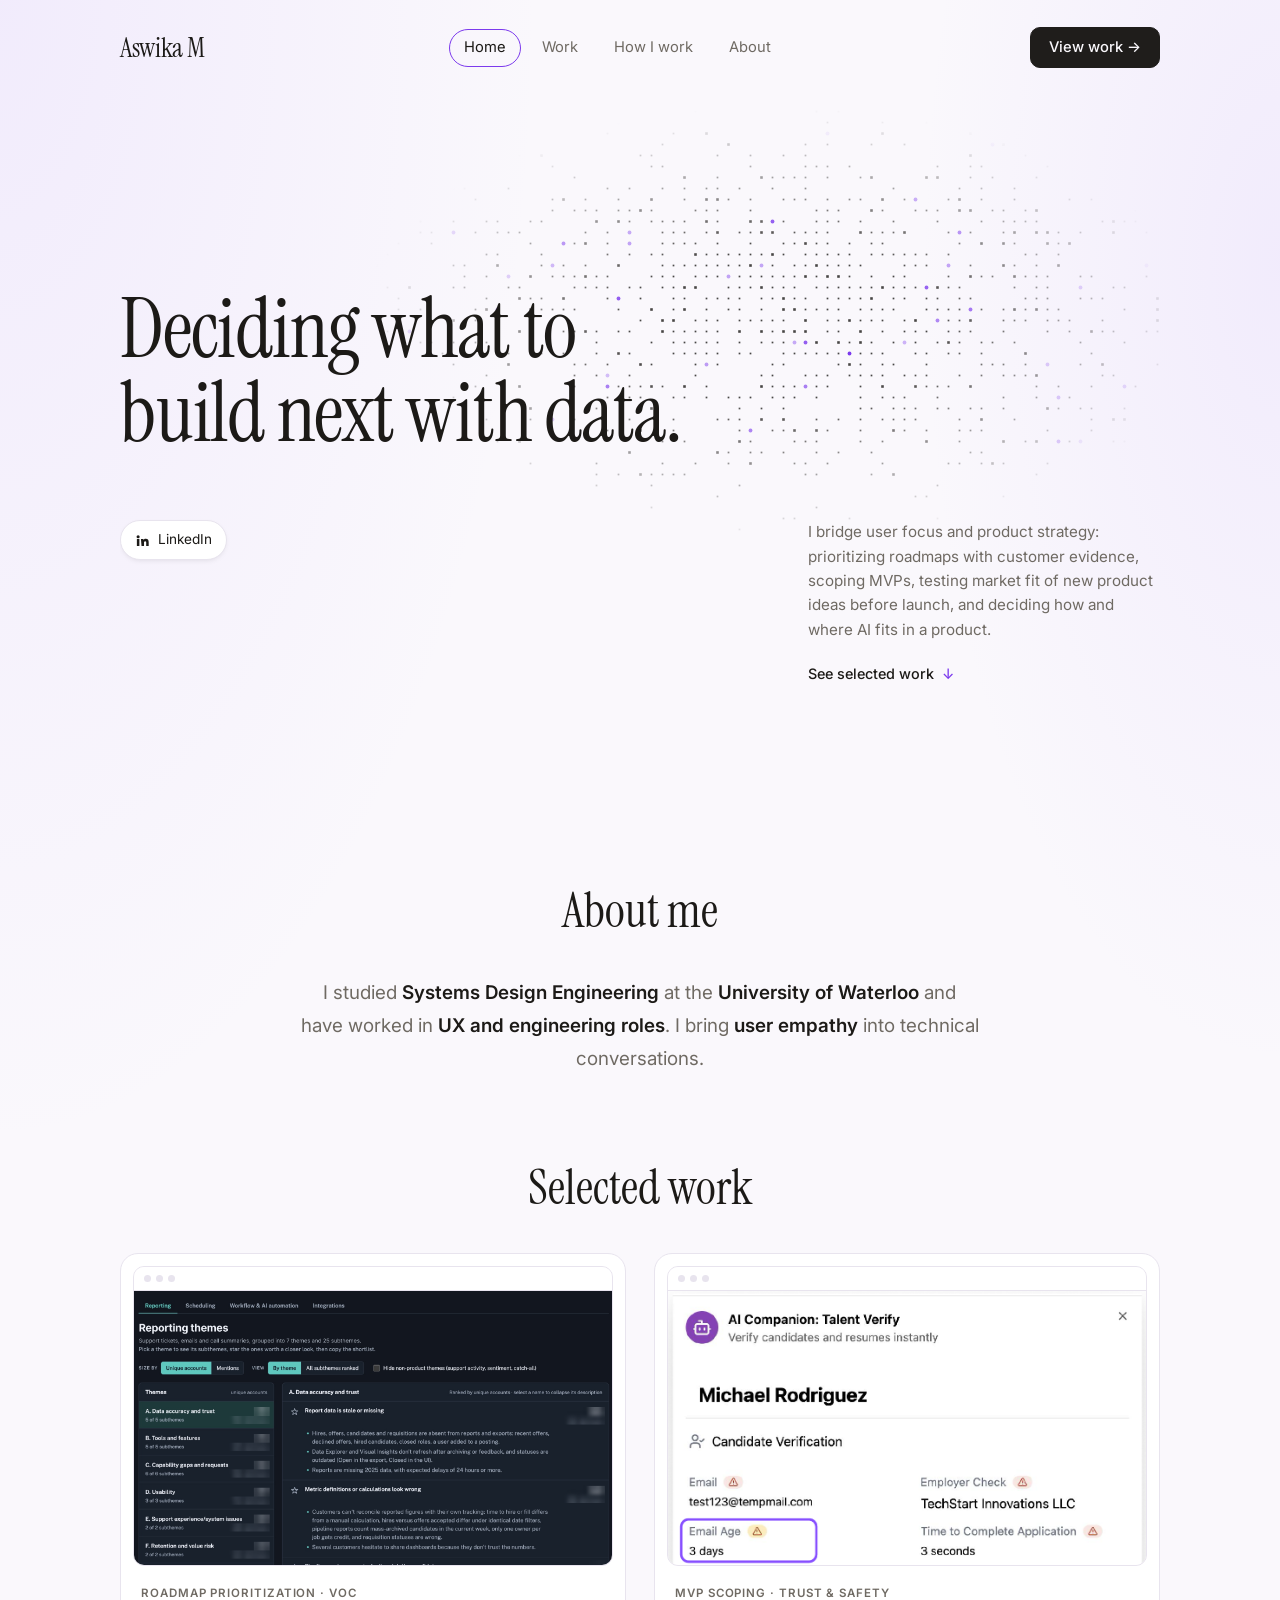
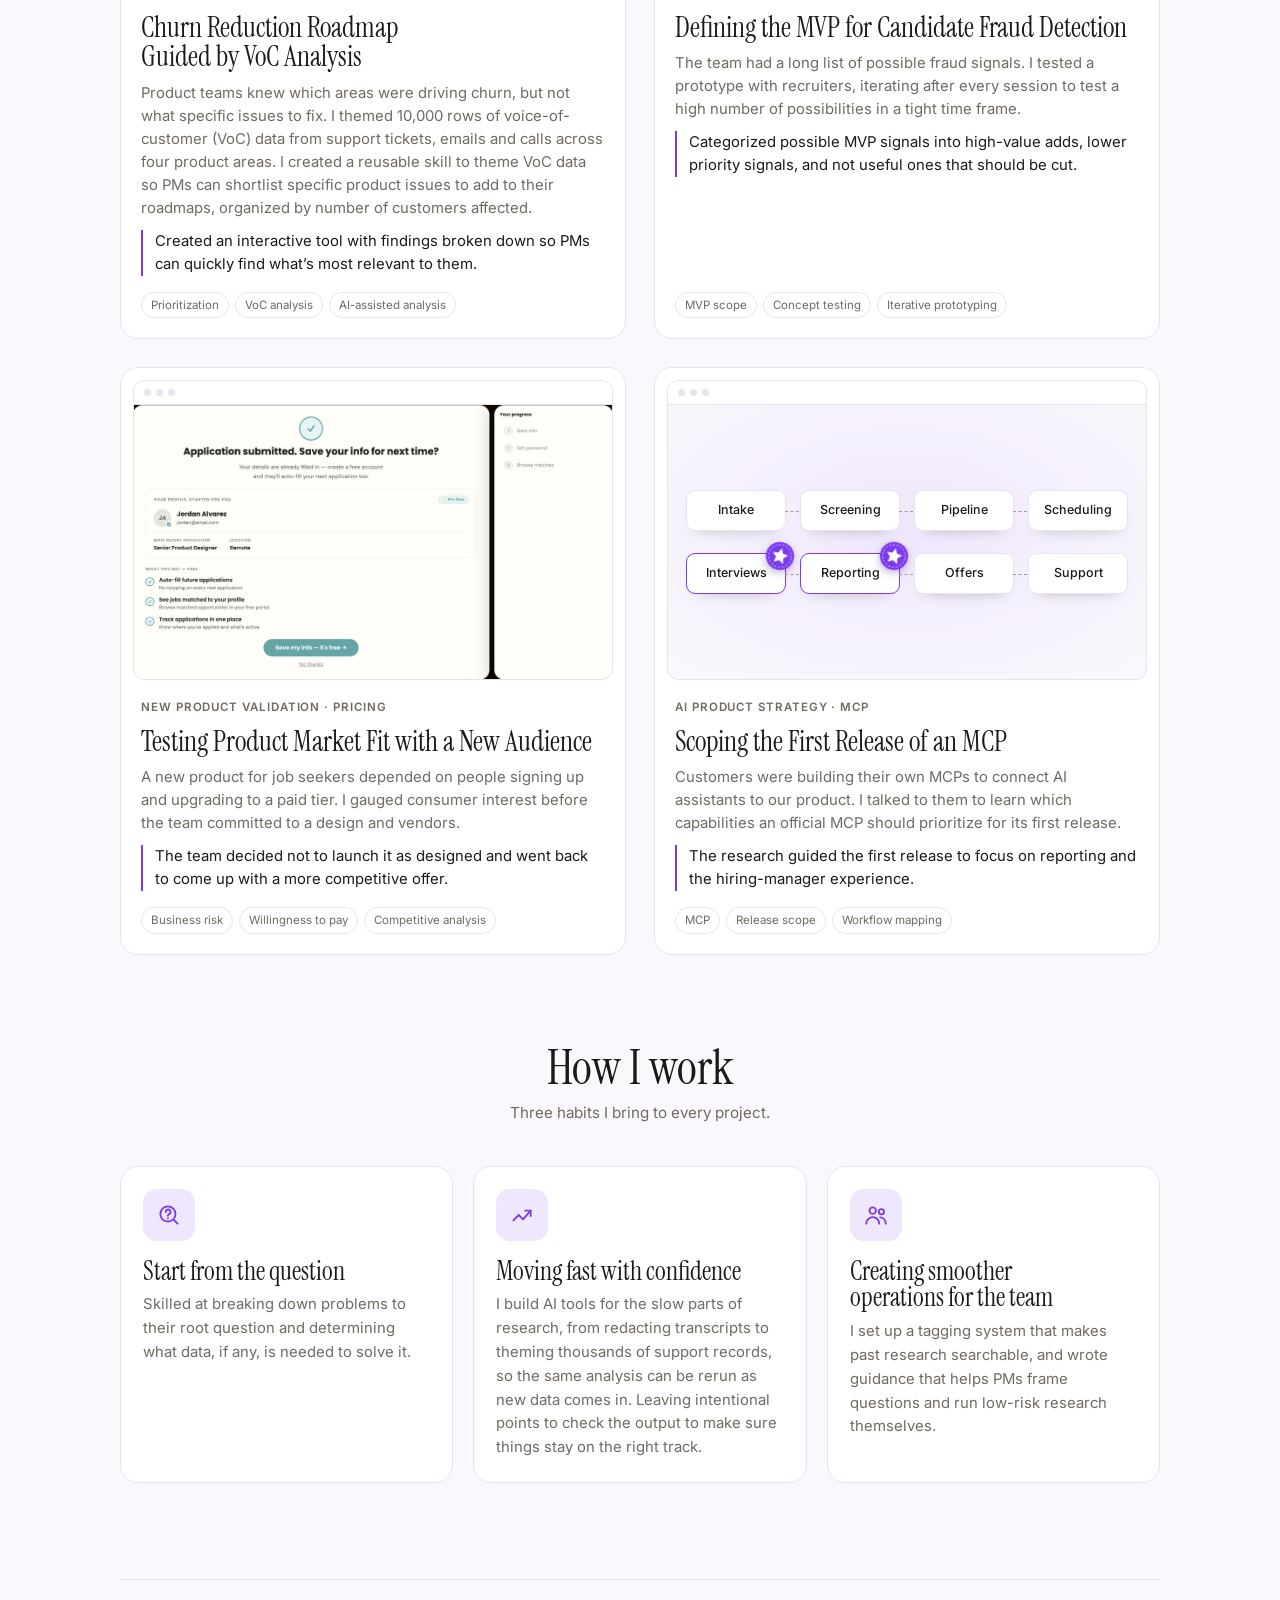
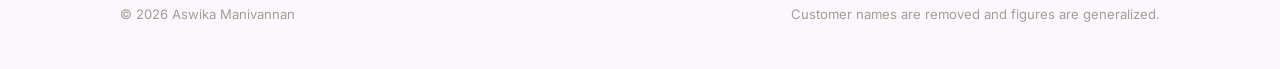
==== index.html @ 141e7bf5 "Portfolio site: home and four case studies Co-Authored-By: Claude Opus 5.5 <noreply@anthropic.com> C" ====
<!doctype html>
<html lang="en"><head>
<meta charset="utf-8"><meta name="viewport" content="width=device-width,initial-scale=1,viewport-fit=cover">
<title>Aswika Manivannan · Product &amp; Research</title>
<meta name="description" content="Product thinker with a user research background. Case studies in roadmap prioritization, MVP scoping, new product validation and AI product strategy.">
<link rel="preconnect" href="https://fonts.googleapis.com"><link rel="preconnect" href="https://fonts.gstatic.com" crossorigin>
<link rel="stylesheet" href="https://fonts.googleapis.com/css2?family=Instrument+Serif:ital@0;1&family=Inter:wght@400;500;600&display=swap">
<style>
:root{
  --bg:#FAF8FC; --surface:#FFFFFF; --ink:#1C1A17; --muted:#6F6A63; --faint:#A39D95; --line:#E8E4EE;
  --accent:#7C3AED; --accent-ink:#FFFFFF; --accent-soft:#EFE7FD; --glow:rgba(196,170,255,.16); --dark:#1F1D1B;
  --display:"Instrument Serif",Georgia,"Times New Roman",serif;
  --body:Inter,"Helvetica Neue",Arial,sans-serif;
  --wide:1040px; --read:640px;
}
@media (prefers-color-scheme:dark){:root:not([data-theme="light"]){
  --bg:#13121A; --surface:#1C1A24; --ink:#F3EEE7; --muted:#ABA399; --faint:#7C756C; --line:#2D2A38;
  --accent:#B794FF; --accent-ink:#1A0F33; --accent-soft:#2A2140; --glow:rgba(150,110,255,.14); --dark:#F3EEE7; color-scheme:dark}}
:root[data-theme="dark"]{
  --bg:#13121A; --surface:#1C1A24; --ink:#F3EEE7; --muted:#ABA399; --faint:#7C756C; --line:#2D2A38;
  --accent:#B794FF; --accent-ink:#1A0F33; --accent-soft:#2A2140; --glow:rgba(150,110,255,.14); --dark:#F3EEE7; color-scheme:dark}

*{box-sizing:border-box}
html{-webkit-text-size-adjust:100%;scroll-behavior:smooth}
body{margin:0;background:var(--bg);color:var(--ink);font-family:var(--body);font-size:16px;line-height:1.6;overflow-x:hidden;
  background-image:radial-gradient(60% 50% at 0% 0%,var(--glow),transparent 70%),radial-gradient(40% 35% at 100% 8%,var(--glow),transparent 70%);
  background-repeat:no-repeat;padding:0 max(16px,env(safe-area-inset-left,0px))}
img{max-width:100%;display:block}
a{color:inherit}
:focus-visible{outline:2px solid var(--accent);outline-offset:3px;border-radius:6px}
h1,h2,h3{font-family:var(--display);font-weight:400;line-height:1.05;margin:0;text-wrap:balance}
p{margin:0}
.wrap{max-width:var(--wide);margin:0 auto}

/* nav */
.nav{display:flex;align-items:center;justify-content:space-between;gap:16px;padding:26px 0}
.brand{font-family:var(--display);font-size:1.7rem;text-decoration:none;letter-spacing:-.01em}
.links{display:flex;gap:6px;font-size:.92rem}
.links a{text-decoration:none;padding:6px 14px;border-radius:999px;border:1px solid transparent;color:var(--muted)}
.links a:hover{color:var(--ink)}
.links a.on{border-color:var(--accent);color:var(--ink)}
.btn{display:inline-flex;align-items:center;gap:8px;font:500 .92rem/1 var(--body);text-decoration:none;padding:12px 18px;border-radius:10px;border:1px solid var(--line);background:var(--surface);color:var(--ink);white-space:nowrap}
.btn.dark{background:var(--dark);color:var(--bg);border-color:var(--dark)}
.btn:hover{transform:translateY(-1px)}
.btn{transition:transform .15s}

/* hero: big serif headline, dot-matrix field, two-column footer row */
.hero{position:relative;overflow-x:clip;padding:120px 0 40px;min-height:min(78vh,720px);display:flex;flex-direction:column;justify-content:center}
.dots{position:absolute;top:10px;right:-40px;width:min(840px,82vw);height:440px;pointer-events:none;z-index:0;
  -webkit-mask-image:radial-gradient(closest-side at 50% 50%,#000 35%,transparent 100%);mask-image:radial-gradient(closest-side at 50% 50%,#000 35%,transparent 100%)}
.hero > *:not(.dots){position:relative;z-index:1}
.hero h1{font-size:clamp(2.8rem,6.8vw,5.2rem);letter-spacing:-.015em;max-width:11.5em;line-height:1.02}
.hero-row{display:grid;grid-template-columns:minmax(0,1fr) minmax(0,22rem);gap:40px;align-items:start;margin-top:64px}
.pills{display:flex;gap:8px;flex-wrap:wrap}
.pill{display:inline-flex;align-items:center;gap:8px;font-size:.85rem;text-decoration:none;padding:8px 14px;border-radius:999px;border:1px solid var(--line);background:var(--surface);color:var(--ink);box-shadow:0 2px 6px -3px rgba(0,0,0,.15)}
.pill:hover{border-color:var(--accent)}
.pill svg{width:15px;height:15px;fill:currentColor}
.lede{color:var(--muted);font-size:.95rem;line-height:1.6;margin:0}
.discover{display:inline-flex;gap:8px;align-items:center;margin-top:20px;font-size:.9rem;font-weight:500;text-decoration:none;color:var(--ink)}
.discover span{color:var(--accent);transition:transform .2s}
.discover:hover span{transform:translateY(3px)}
@keyframes bob{50%{transform:translateY(-6px) rotate(3deg)}}
@keyframes write{50%{transform:rotate(-3deg)}}

/* section heads */
section{padding:88px 0 0}
.head{text-align:center;max-width:var(--read);margin:0 auto 40px}
.head h2{font-size:clamp(2.2rem,4.6vw,3rem)}
.head p{color:var(--muted);font-size:.95rem;margin-top:8px}

/* about */
.about p{text-align:center;max-width:36em;margin:0 auto;font-size:1.18rem;line-height:1.75;color:var(--muted)}
.about p strong{color:var(--ink);font-weight:600}

/* work */
.grid{display:grid;grid-template-columns:repeat(2,minmax(0,1fr));gap:28px}
.card{display:flex;flex-direction:column;text-decoration:none;color:var(--ink);background:var(--surface);border:1px solid var(--line);border-radius:18px;padding:12px;transition:transform .2s,box-shadow .2s;min-width:0}
.card:hover{transform:translateY(-3px) rotate(-.4deg);box-shadow:0 26px 40px -26px rgba(40,25,10,.4)}
.frame{border-radius:11px;background:var(--bg);border:1px solid var(--line);overflow:hidden;aspect-ratio:16/10}
.frame .bar{display:flex;gap:5px;padding:8px 10px;border-bottom:1px solid var(--line);background:var(--surface)}
.frame .bar i{width:7px;height:7px;border-radius:50%;background:var(--line)}
.frame img{width:100%;height:calc(100% - 24px);object-fit:cover;object-position:top}
.frame.mcp{display:flex;flex-direction:column}
.flowmap{flex:1;display:flex;flex-direction:column;justify-content:center;gap:22px;padding:14px 18px;background:radial-gradient(70% 70% at 50% 45%,var(--accent-soft),transparent)}
.flowmap .lane{display:grid;grid-template-columns:repeat(4,minmax(0,1fr));gap:14px}
.flowmap .st{position:relative;background:var(--surface);border:1px solid var(--line);border-radius:9px;padding:12px 4px;text-align:center;font:500 clamp(.62rem,1.6vw,.78rem)/1.2 var(--body);color:var(--ink);box-shadow:0 8px 16px -12px rgba(0,0,0,.35);white-space:nowrap}
.flowmap .st:not(:last-child)::after{content:"";position:absolute;left:100%;top:50%;width:14px;border-top:1.5px dashed var(--faint)}
.flowmap .st.fit{border-color:var(--accent)}
.stamp{position:absolute;top:-13px;right:-10px;width:30px;height:30px;transform:rotate(14deg);filter:drop-shadow(0 3px 4px rgba(60,20,140,.3))}
.stamp circle{fill:var(--accent)}
.stamp .ring{fill:none;stroke:var(--accent-ink);stroke-width:1;stroke-dasharray:2 2;opacity:.7}
.stamp path{fill:var(--accent-ink)}
.body{padding:18px 8px 8px;display:flex;flex-direction:column;gap:10px;flex:1}
.kicker{font-size:.72rem;text-transform:uppercase;letter-spacing:.08em;color:var(--muted);font-weight:600}
.card h3{font-size:1.75rem}
.card p{font-size:.93rem;color:var(--muted);line-height:1.55}
.card .out{color:var(--ink);border-left:2px solid var(--accent);padding-left:12px}
.tags{display:flex;flex-wrap:wrap;gap:6px;margin-top:auto;padding-top:6px}
.tags span{font-size:.72rem;padding:3px 9px;border-radius:999px;border:1px solid var(--line);color:var(--muted)}
.more{font-size:.85rem;font-weight:500;color:var(--accent)}

/* how */
.how{display:grid;grid-template-columns:repeat(3,minmax(0,1fr));gap:20px}
.how > div{background:var(--surface);border:1px solid var(--line);border-radius:18px;padding:22px;min-width:0}
.ic{width:52px;height:52px;border-radius:14px;background:var(--accent-soft);display:grid;place-items:center;margin-bottom:18px}
.ic svg{width:26px;height:26px;stroke:var(--accent);fill:none;stroke-width:1.7;stroke-linecap:round;stroke-linejoin:round}
.how h3{font-size:1.6rem;margin-bottom:8px}
.how p{font-size:.93rem;color:var(--muted)}

footer{margin-top:96px;border-top:1px solid var(--line);padding:24px 0 44px;font-size:.82rem;color:var(--faint);display:flex;justify-content:space-between;gap:16px;flex-wrap:wrap}

@media (max-width:880px){
  .hero{padding-top:72px;min-height:0}
  .hero-row{grid-template-columns:1fr;gap:28px;margin-top:40px}
  .hero-row .pills{order:2}
  .dots{right:-16px;top:0;width:calc(100% + 32px);height:230px}
  .how{grid-template-columns:1fr}
}
@media (max-width:680px){
  .grid{grid-template-columns:1fr}
  .links{display:none}
  .nav .btn{padding:10px 14px}
  section{padding-top:68px}
}
@media (prefers-reduced-motion:reduce){*{animation:none!important;transition:none!important;scroll-behavior:auto!important}}
</style>
</head><body>
<div class="wrap">
<nav class="nav" aria-label="Main">
  <a class="brand" href="#top">Aswika M</a>
  <div class="links"><a class="on" href="#top">Home</a><a href="#work">Work</a><a href="#how">How I work</a><a href="#about">About</a></div>
  <a class="btn dark" href="#work">View work →</a>
</nav>

<main id="top">
  <section class="hero">
    <canvas class="dots" aria-hidden="true"></canvas>
    <h1>Deciding what to build next with data.</h1>
    <div class="hero-row">
      <div class="pills"><a class="pill" href="https://www.linkedin.com/in/aswika/" target="_blank" rel="noopener"><svg viewBox="0 0 24 24" aria-hidden="true"><path d="M4.98 3.5a2.5 2.5 0 1 1 0 5 2.5 2.5 0 0 1 0-5zM3 9.75h4v11H3zM9.5 9.75h3.8v1.5h.06c.53-1 1.83-2.06 3.77-2.06 4.03 0 4.77 2.65 4.77 6.1v5.46h-4v-4.84c0-1.15-.02-2.64-1.6-2.64-1.62 0-1.86 1.26-1.86 2.56v4.92h-4z"/></svg>LinkedIn</a></div>
      <div>
        <p class="lede">I bridge user focus and product strategy: prioritizing roadmaps with customer evidence, scoping MVPs, testing market fit of new product ideas before launch, and deciding how and where AI fits in a product.</p>
        <a class="discover" href="#work">See selected work <span aria-hidden="true">↓</span></a>
      </div>
    </div>
  </section>

  <section id="about" class="about">
    <div class="head"><h2>About me</h2></div>
    <p>I studied <strong>Systems Design Engineering</strong> at the <strong>University of Waterloo</strong> and have worked in <strong>UX and engineering roles</strong>. I bring <strong>user empathy</strong> into technical conversations.</p>
  </section>

  <section id="work">
    <div class="head"><h2>Selected work</h2></div>
    <div class="grid">
      <a class="card" href="churn.html">
        <div class="frame"><div class="bar"><i></i><i></i><i></i></div><img src="assets/churn-tool.png" alt="Interactive shortlist tool showing product issues sized by customer accounts affected" loading="lazy"></div>
        <div class="body">
          <span class="kicker">Roadmap prioritization · VoC</span>
          <h3>Churn Reduction Roadmap Guided by VoC Analysis</h3>
          <p>Product teams knew which areas were driving churn, but not what specific issues to fix. I themed 10,000 rows of voice-of-customer (VoC) data from support tickets, emails and calls across four product areas. I created a reusable skill to theme VoC data so PMs can shortlist specific product issues to add to their roadmaps, organized by number of customers affected.</p>
          <p class="out">Created an interactive tool with findings broken down so PMs can quickly find what&#8217;s most relevant to them.</p>
          <div class="tags"><span>Prioritization</span><span>VoC analysis</span><span>AI-assisted analysis</span></div>
        </div>
      </a>
      <a class="card" href="candidate-fraud.html">
        <div class="frame"><div class="bar"><i></i><i></i><i></i></div><img src="assets/fraud/prototype-final.png" alt="Final candidate fraud detection prototype" loading="lazy"></div>
        <div class="body">
          <span class="kicker">MVP scoping · Trust &amp; safety</span>
          <h3>Defining the MVP for Candidate Fraud Detection</h3>
          <p>The team had a long list of possible fraud signals. I tested a prototype with recruiters, iterating after every session to test a high number of possibilities in a tight time frame.</p>
          <p class="out">Categorized possible MVP signals into high-value adds, lower priority signals, and not useful ones that should be cut.</p>
          <div class="tags"><span>MVP scope</span><span>Concept testing</span><span>Iterative prototyping</span></div>
        </div>
      </a>
      <a class="card" href="talent-network.html">
        <div class="frame"><div class="bar"><i></i><i></i><i></i></div><img src="assets/talent-network/step-1.jpg" alt="First step of the job seeker sign-up flow that was tested" loading="lazy"></div>
        <div class="body">
          <span class="kicker">New product validation · Pricing</span>
          <h3>Testing Product Market Fit with a New Audience</h3>
          <p>A new product for job seekers depended on people signing up and upgrading to a paid tier. I gauged consumer interest before the team committed to a design and vendors.</p>
          <p class="out">The team decided not to launch it as designed and went back to come up with a more competitive offer.</p>
          <div class="tags"><span>Business risk</span><span>Willingness to pay</span><span>Competitive analysis</span></div>
        </div>
      </a>
      <a class="card" href="MCP/">
        <div class="frame mcp"><div class="bar"><i></i><i></i><i></i></div>
          <div class="flowmap" role="img" aria-label="Hiring workflow stages from intake to offers, with interviews and reporting starred as the best fit for the MCP."><div class="lane"><span class="st">Intake</span><span class="st">Screening</span><span class="st">Pipeline</span><span class="st">Scheduling</span></div><div class="lane"><span class="st fit">Interviews<svg class="stamp" viewBox="0 0 32 32" aria-hidden="true"><circle cx="16" cy="16" r="15"/><circle class="ring" cx="16" cy="16" r="12"/><path d="M16 7.5l2.5 5.4 5.9.7-4.4 4 1.2 5.8L16 20.5l-5.2 2.9 1.2-5.8-4.4-4 5.9-.7z"/></svg></span><span class="st fit">Reporting<svg class="stamp" viewBox="0 0 32 32" aria-hidden="true"><circle cx="16" cy="16" r="15"/><circle class="ring" cx="16" cy="16" r="12"/><path d="M16 7.5l2.5 5.4 5.9.7-4.4 4 1.2 5.8L16 20.5l-5.2 2.9 1.2-5.8-4.4-4 5.9-.7z"/></svg></span><span class="st">Offers</span><span class="st">Support</span></div></div>
        </div>
        <div class="body">
          <span class="kicker">AI product strategy · MCP</span>
          <h3>Scoping the First Release of an MCP</h3>
          <p>Customers were building their own MCPs to connect AI assistants to our product. I talked to them to learn which capabilities an official MCP should prioritize for its first release.</p>
          <p class="out">The research guided the first release to focus on reporting and the hiring-manager experience.</p>
          <div class="tags"><span>MCP</span><span>Release scope</span><span>Workflow mapping</span></div>
        </div>
      </a>
    </div>
  </section>

  <section id="how">
    <div class="head"><h2>How I work</h2><p>Three habits I bring to every project.</p></div>
    <div class="how">
      <div><div class="ic"><svg viewBox="0 0 24 24"><circle cx="11" cy="11" r="7"/><path d="M20 20l-3.5-3.5M9 9.2a2.2 2.2 0 1 1 3 2c-.6.3-1 .8-1 1.4M11 15h.01"/></svg></div>
        <h3>Start from the question</h3><p>Skilled at breaking down problems to their root question and determining what data, if any, is needed to solve it.</p></div>
      <div><div class="ic"><svg viewBox="0 0 24 24"><path d="M4 17l5-5 4 4 7-8"/><path d="M15 8h5v5"/></svg></div>
        <h3>Moving fast with confidence</h3><p>I build AI tools for the slow parts of research, from redacting transcripts to theming thousands of support records, so the same analysis can be rerun as new data comes in. Leaving intentional points to check the output to make sure things stay on the right track.</p></div>
      <div><div class="ic"><svg viewBox="0 0 24 24"><circle cx="9" cy="8" r="3"/><path d="M3 20c0-3.3 2.7-6 6-6s6 2.7 6 6"/><circle cx="17" cy="9" r="2.4"/><path d="M16 14.2c2.8.2 5 2.6 5 5.8"/></svg></div>
        <h3>Creating smoother operations for the team</h3><p>I set up a tagging system that makes past research searchable, and wrote guidance that helps PMs frame questions and run low-risk research themselves.</p></div>
    </div>
  </section>
</main>

<footer><span>© 2026 Aswika Manivannan</span><span>Customer names are removed and figures are generalized.</span></footer>
</div>
<script>
/* dot-matrix field: a grid of dots that thins out toward the edges, with a few purple dots that slowly twinkle */
(function(){
  var c=document.querySelector('.dots'); if(!c||!c.getContext) return;
  var ctx=c.getContext('2d'), gap=11, cells=[], seed=11, still=matchMedia('(prefers-reduced-motion: reduce)').matches;
  function rnd(){ seed=(seed*16807)%2147483647; return seed/2147483647; }
  function css(n){ return getComputedStyle(document.documentElement).getPropertyValue(n).trim(); }
  function build(){
    var r=window.devicePixelRatio||1, w=c.clientWidth, h=c.clientHeight;
    c.width=w*r; c.height=h*r; ctx.setTransform(r,0,0,r,0,0); cells=[]; seed=11;
    for(var y=gap/2;y<h;y+=gap) for(var x=gap/2;x<w;x+=gap){
      var dx=(x/w-.55)*1.6, dy=(y/h-.45)*2, d=Math.sqrt(dx*dx+dy*dy), keep=1-d*0.95;
      if(rnd()<keep*0.85) cells.push({x:x,y:y,s:rnd()<.15?2.6:1.7, hot:rnd()<.035, ph:rnd()*6.28});
    }
  }
  function draw(t){
    var w=c.clientWidth,h=c.clientHeight, ink=css('--ink'), acc=css('--accent');
    ctx.clearRect(0,0,w,h);
    for(var i=0;i<cells.length;i++){ var p=cells[i];
      if(p.hot){ ctx.globalAlpha=still?.9:.35+.65*(.5+.5*Math.sin(t/900+p.ph)); ctx.fillStyle=acc; ctx.beginPath(); ctx.arc(p.x,p.y,1.9,0,6.29); ctx.fill(); }
      else { ctx.globalAlpha=.8; ctx.fillStyle=ink; ctx.fillRect(p.x-p.s/2,p.y-p.s/2,p.s,p.s); }
    }
    ctx.globalAlpha=1;
    if(!still) requestAnimationFrame(draw);
  }
  build(); draw(0);
  addEventListener('resize',function(){ build(); if(still) draw(0); });
  matchMedia('(prefers-color-scheme: dark)').addEventListener('change',function(){ if(still) draw(0); });
})();
</script>
</body></html>
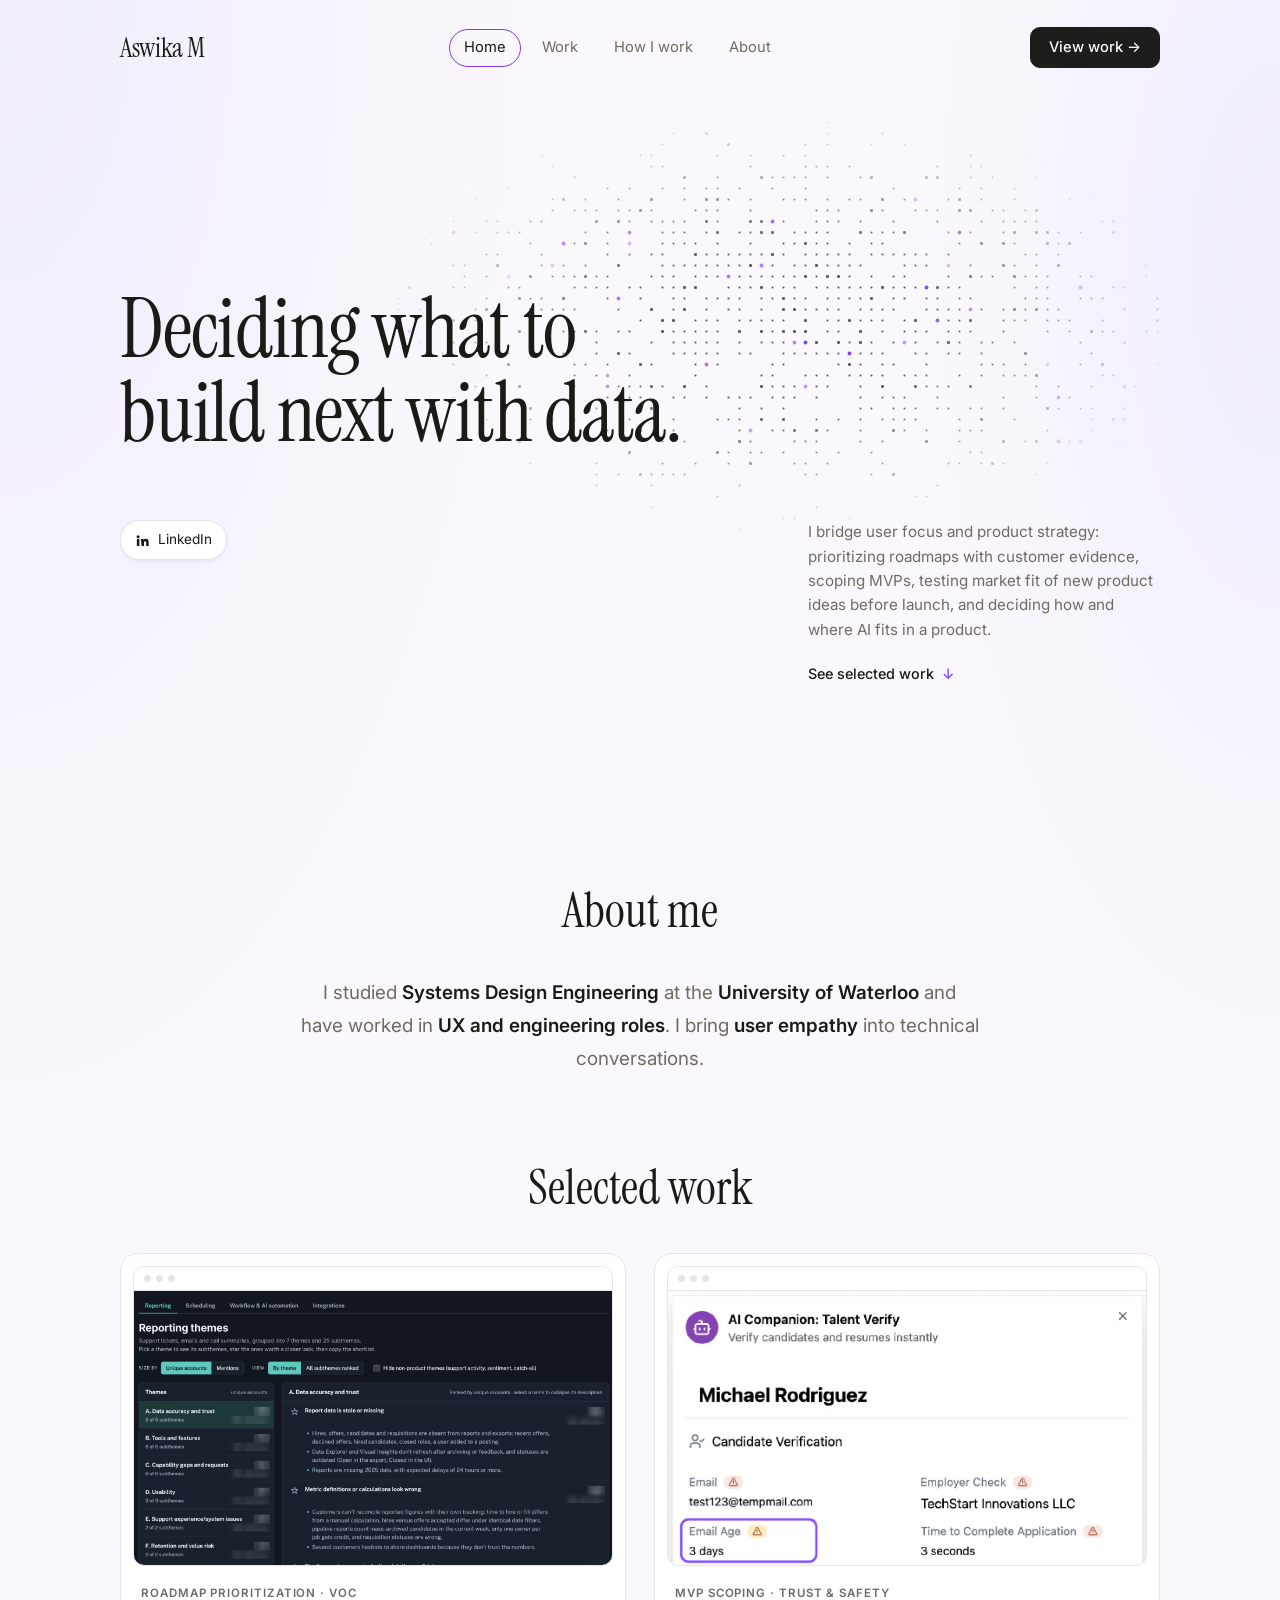
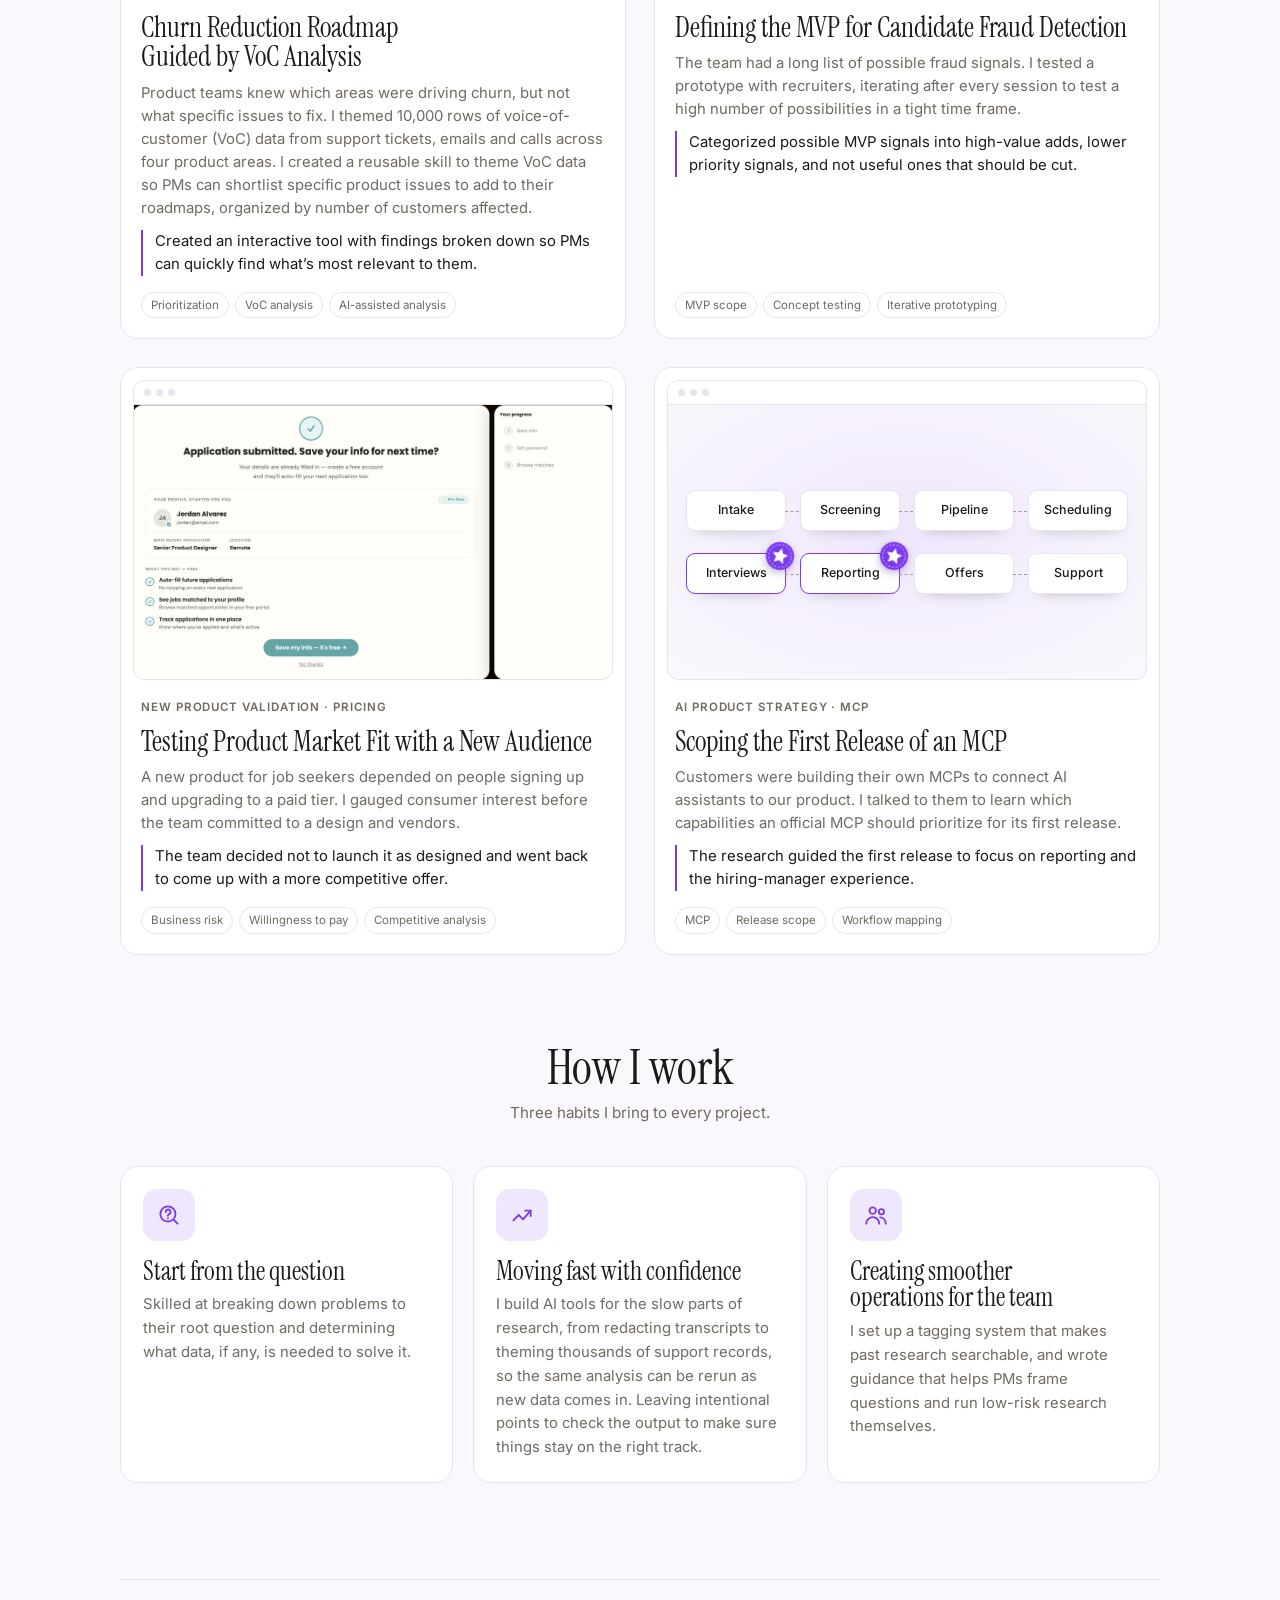
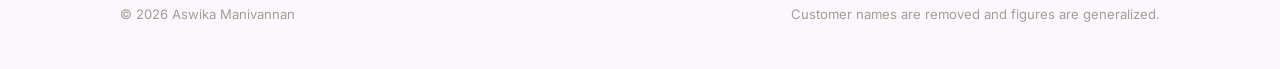
==== commit 07032220: "Light mode only Co-Authored-By: Claude Opus 5.5 <noreply@anthropic.com> Claude-Session: https://clau" ====
--- a/index.html
+++ b/index.html
@@ -11,14 +11,8 @@
   --accent:#7C3AED; --accent-ink:#FFFFFF; --accent-soft:#EFE7FD; --glow:rgba(196,170,255,.16); --dark:#1F1D1B;
   --display:"Instrument Serif",Georgia,"Times New Roman",serif;
   --body:Inter,"Helvetica Neue",Arial,sans-serif;
-  --wide:1040px; --read:640px;
+  --wide:1040px; --read:640px; color-scheme:light;
 }
-@media (prefers-color-scheme:dark){:root:not([data-theme="light"]){
-  --bg:#13121A; --surface:#1C1A24; --ink:#F3EEE7; --muted:#ABA399; --faint:#7C756C; --line:#2D2A38;
-  --accent:#B794FF; --accent-ink:#1A0F33; --accent-soft:#2A2140; --glow:rgba(150,110,255,.14); --dark:#F3EEE7; color-scheme:dark}}
-:root[data-theme="dark"]{
-  --bg:#13121A; --surface:#1C1A24; --ink:#F3EEE7; --muted:#ABA399; --faint:#7C756C; --line:#2D2A38;
-  --accent:#B794FF; --accent-ink:#1A0F33; --accent-soft:#2A2140; --glow:rgba(150,110,255,.14); --dark:#F3EEE7; color-scheme:dark}
 
 *{box-sizing:border-box}
 html{-webkit-text-size-adjust:100%;scroll-behavior:smooth}
@@ -240,7 +234,6 @@
   }
   build(); draw(0);
   addEventListener('resize',function(){ build(); if(still) draw(0); });
-  matchMedia('(prefers-color-scheme: dark)').addEventListener('change',function(){ if(still) draw(0); });
 })();
 </script>
 </body></html>
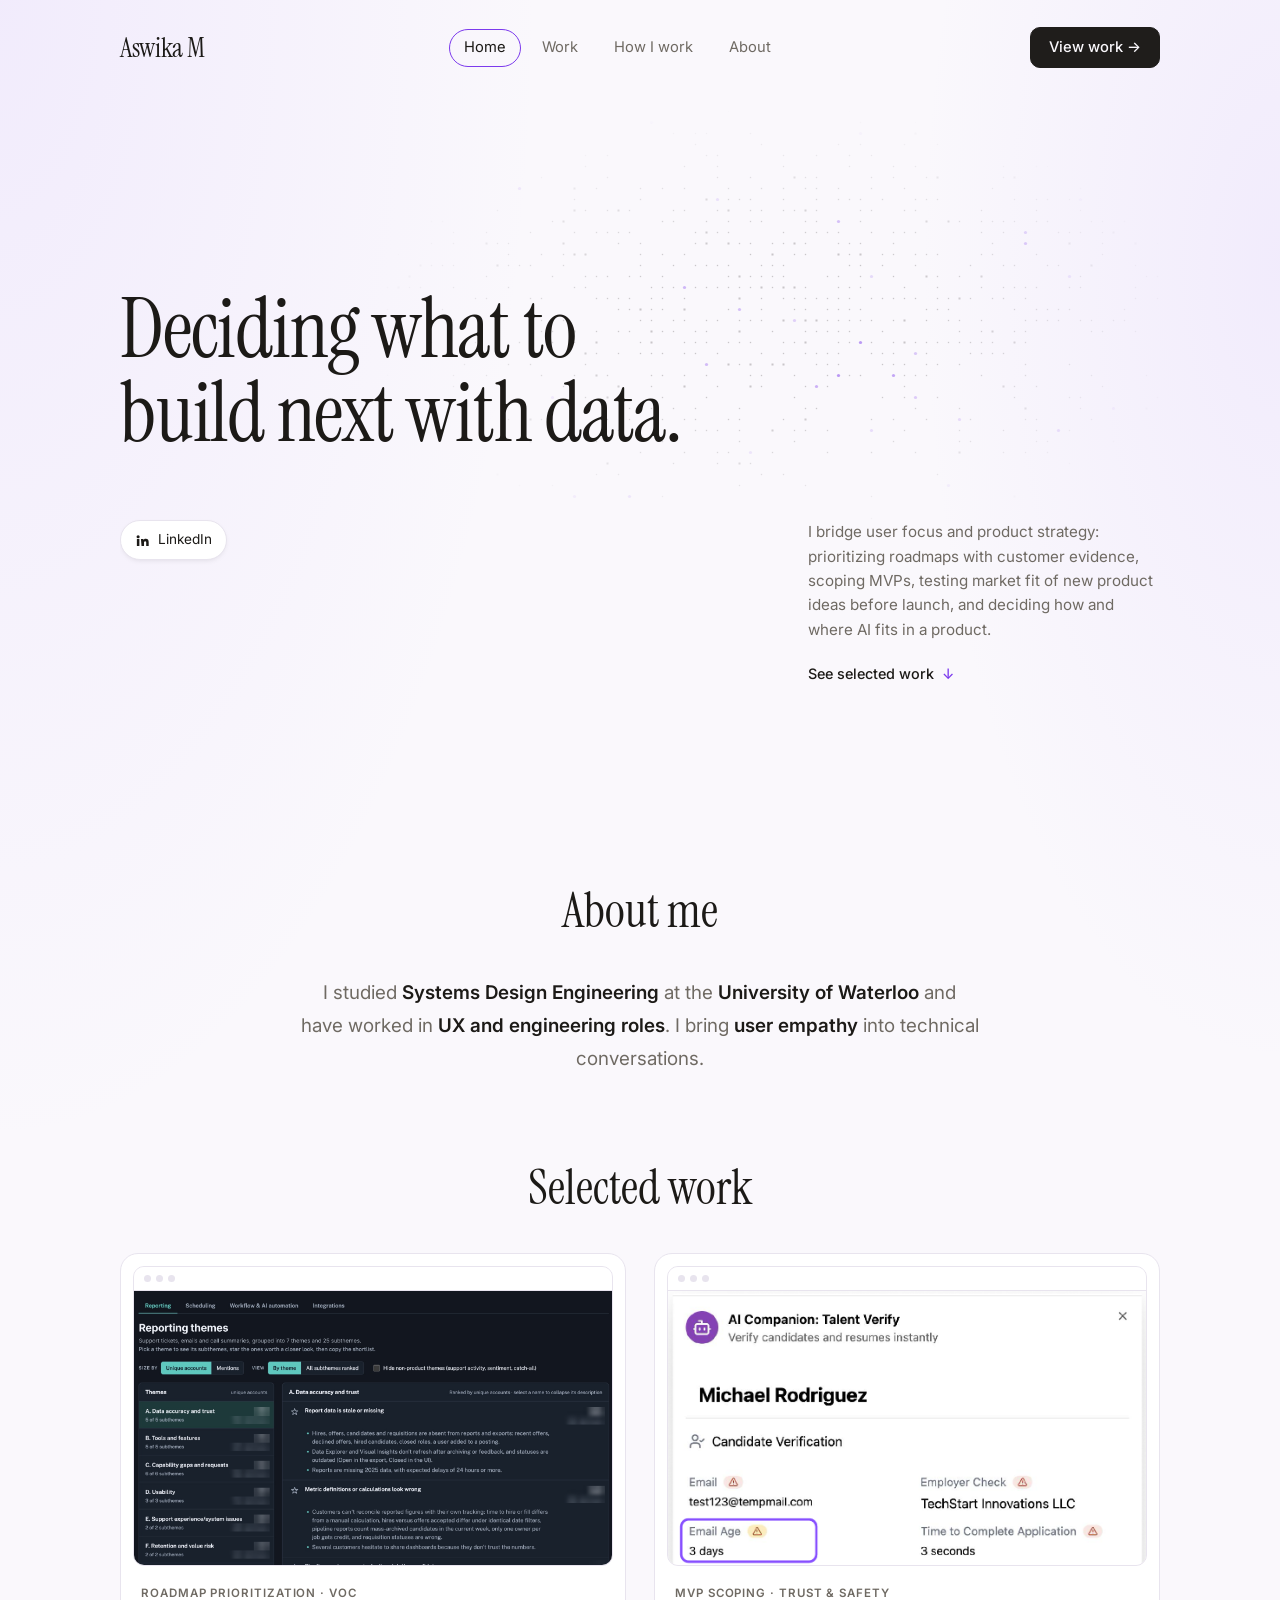
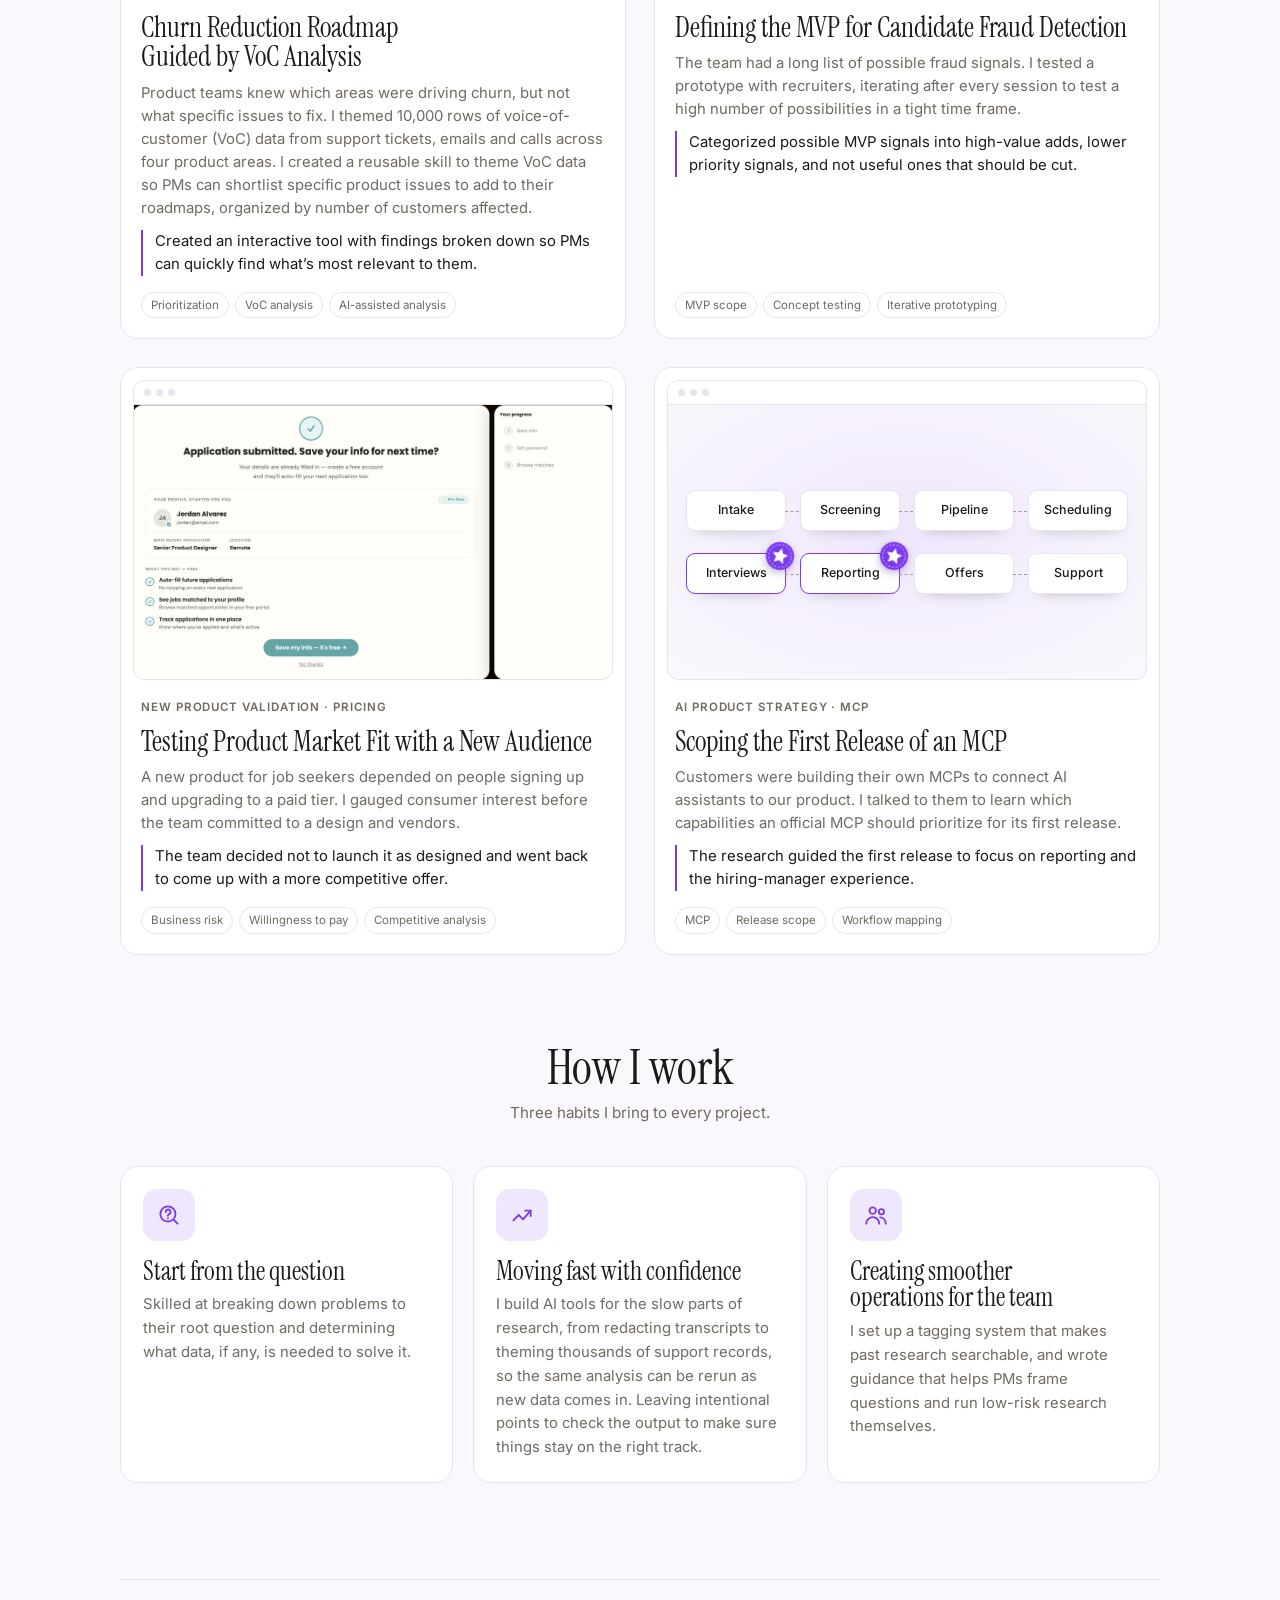
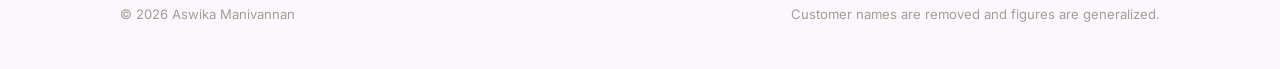
==== commit ff3d968b: "Lighter dot field Co-Authored-By: Claude Opus 5.5 <noreply@anthropic.com> Claude-Session: https://cl" ====
--- a/index.html
+++ b/index.html
@@ -219,15 +219,15 @@
     c.width=w*r; c.height=h*r; ctx.setTransform(r,0,0,r,0,0); cells=[]; seed=11;
     for(var y=gap/2;y<h;y+=gap) for(var x=gap/2;x<w;x+=gap){
       var dx=(x/w-.55)*1.6, dy=(y/h-.45)*2, d=Math.sqrt(dx*dx+dy*dy), keep=1-d*0.95;
-      if(rnd()<keep*0.85) cells.push({x:x,y:y,s:rnd()<.15?2.6:1.7, hot:rnd()<.035, ph:rnd()*6.28});
+      if(rnd()<keep*0.7) cells.push({x:x,y:y,s:rnd()<.12?2:1.3, hot:rnd()<.035, ph:rnd()*6.28});
     }
   }
   function draw(t){
     var w=c.clientWidth,h=c.clientHeight, ink=css('--ink'), acc=css('--accent');
     ctx.clearRect(0,0,w,h);
     for(var i=0;i<cells.length;i++){ var p=cells[i];
-      if(p.hot){ ctx.globalAlpha=still?.9:.35+.65*(.5+.5*Math.sin(t/900+p.ph)); ctx.fillStyle=acc; ctx.beginPath(); ctx.arc(p.x,p.y,1.9,0,6.29); ctx.fill(); }
-      else { ctx.globalAlpha=.8; ctx.fillStyle=ink; ctx.fillRect(p.x-p.s/2,p.y-p.s/2,p.s,p.s); }
+      if(p.hot){ ctx.globalAlpha=still?.45:.15+.35*(.5+.5*Math.sin(t/900+p.ph)); ctx.fillStyle=acc; ctx.beginPath(); ctx.arc(p.x,p.y,1.6,0,6.29); ctx.fill(); }
+      else { ctx.globalAlpha=.22; ctx.fillStyle=ink; ctx.fillRect(p.x-p.s/2,p.y-p.s/2,p.s,p.s); }
     }
     ctx.globalAlpha=1;
     if(!still) requestAnimationFrame(draw);
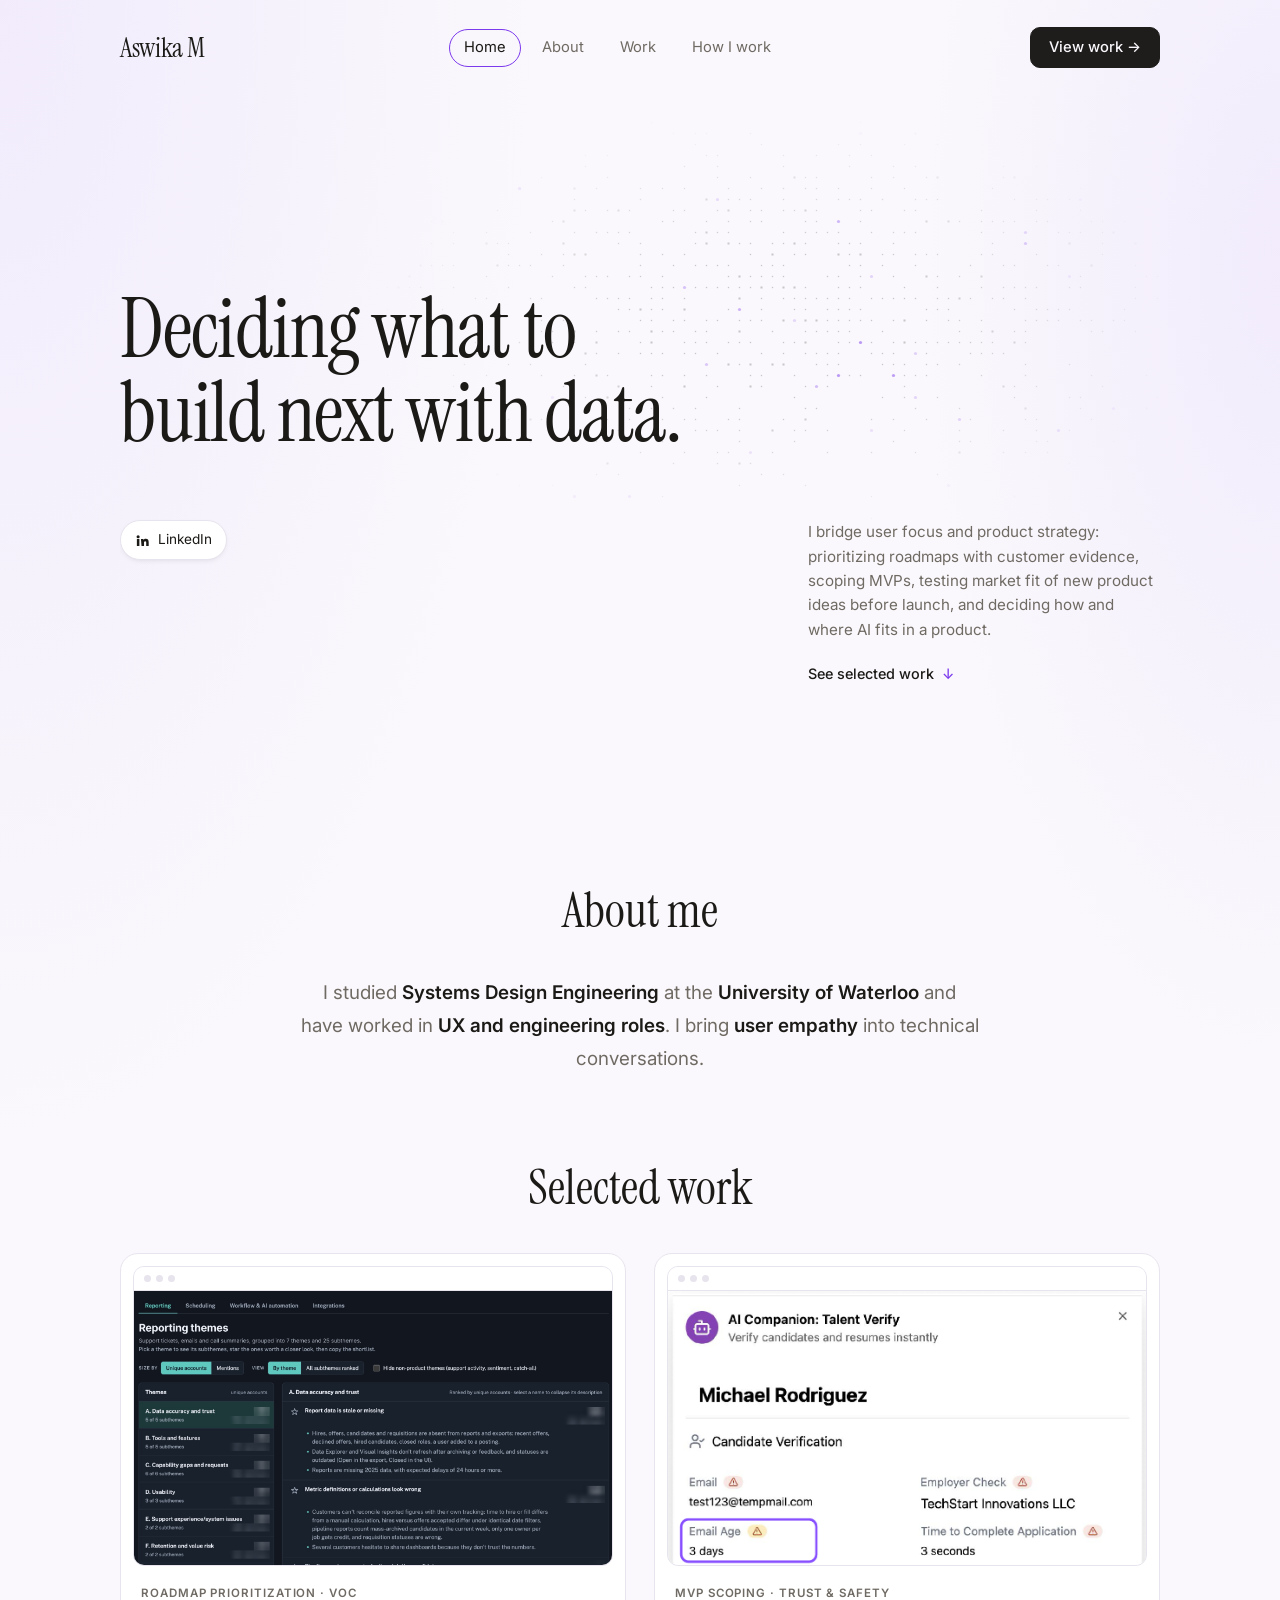
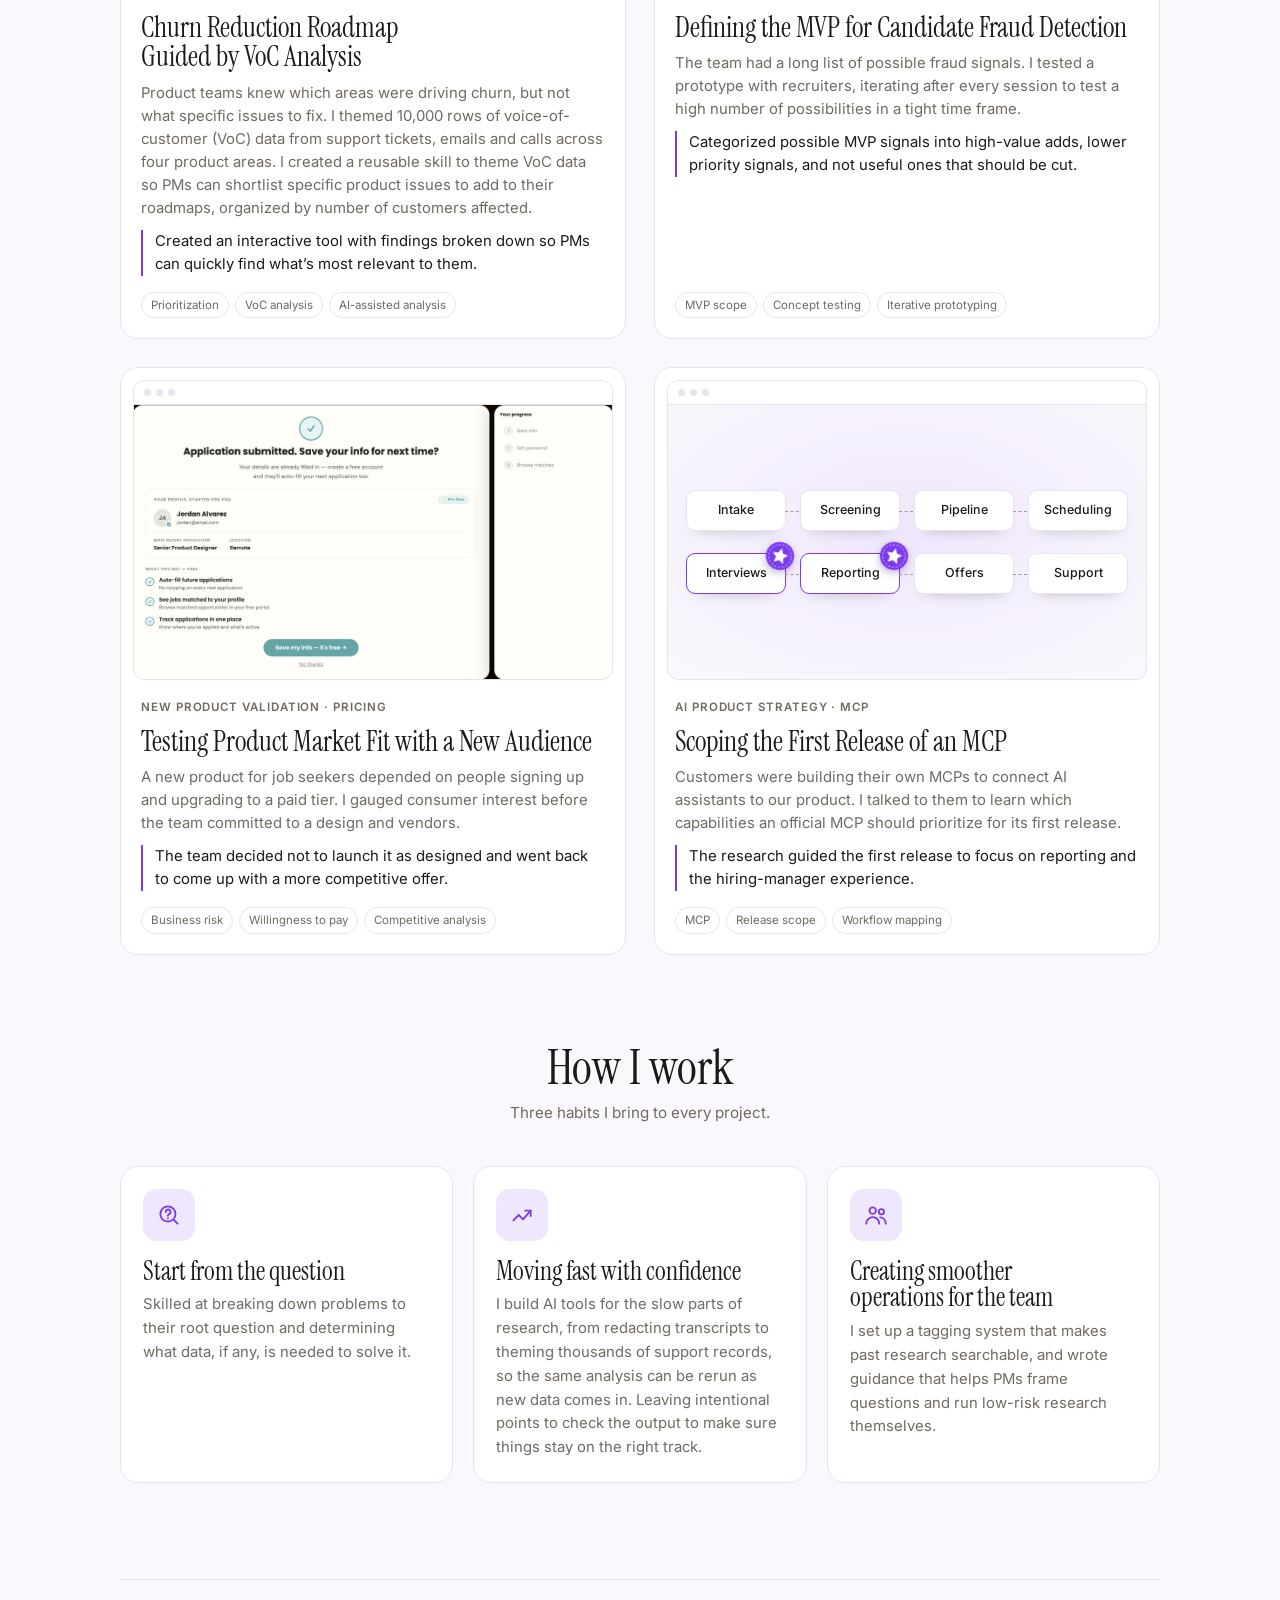
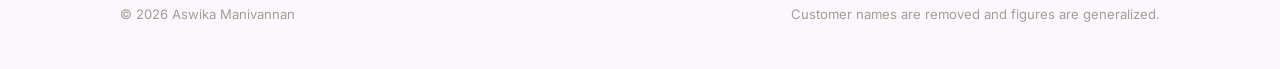
==== commit e43610c5: "Nav order matches home page (About, Work, How I work) Co-Authored-By: Claude Fable 5.2 <noreply@anth" ====
--- a/index.html
+++ b/index.html
@@ -122,7 +122,7 @@
 <div class="wrap">
 <nav class="nav" aria-label="Main">
   <a class="brand" href="#top">Aswika M</a>
-  <div class="links"><a class="on" href="#top">Home</a><a href="#work">Work</a><a href="#how">How I work</a><a href="#about">About</a></div>
+  <div class="links"><a class="on" href="#top">Home</a><a href="#about">About</a><a href="#work">Work</a><a href="#how">How I work</a></div>
   <a class="btn dark" href="#work">View work →</a>
 </nav>
 
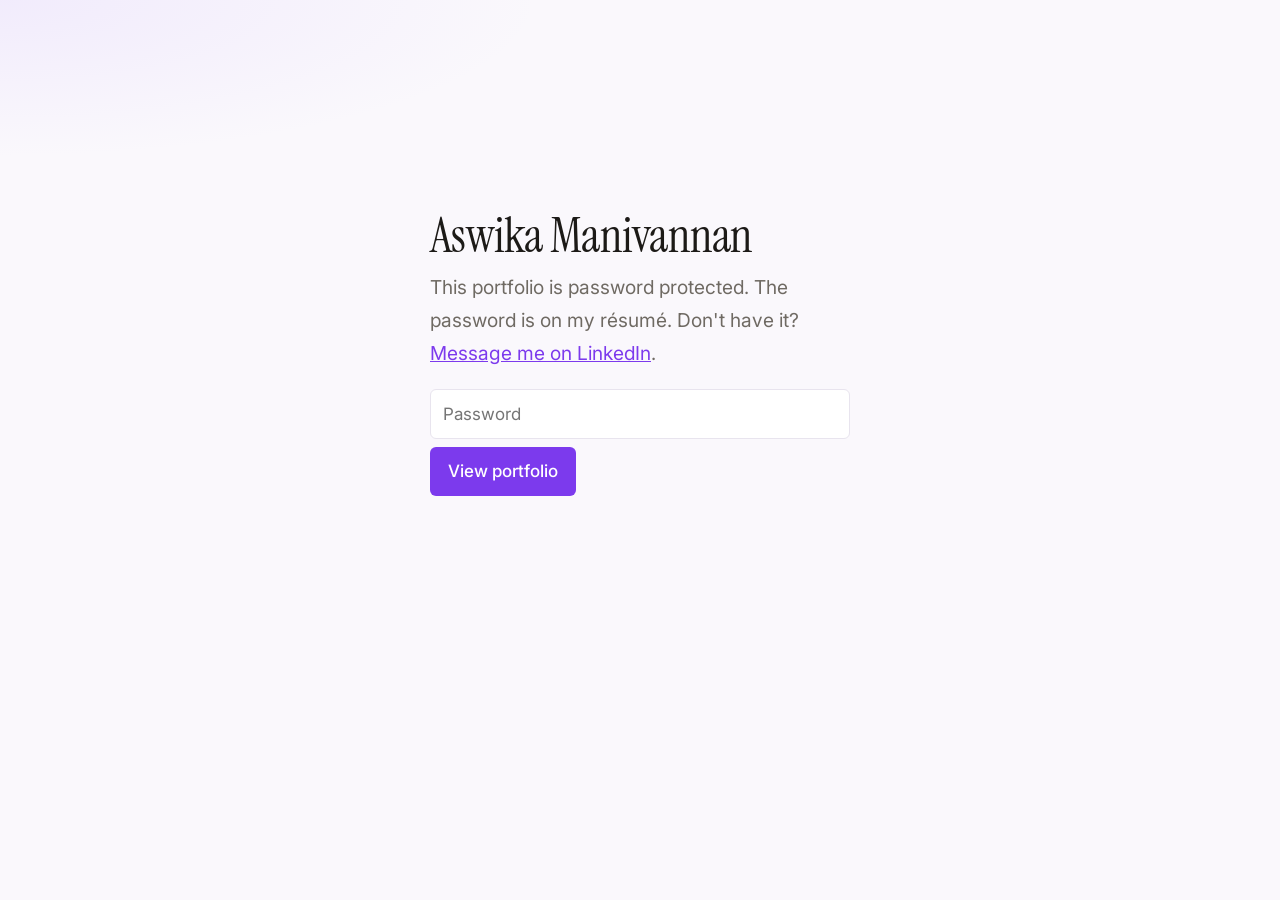
==== commit e45ea03f: "Password-protected portfolio Co-Authored-By: Claude Opus 5.5 <noreply@anthropic.com>" ====
--- a/index.html
+++ b/index.html
@@ -1,239 +1,63 @@
 <!doctype html>
-<html lang="en"><head>
-<meta charset="utf-8"><meta name="viewport" content="width=device-width,initial-scale=1,viewport-fit=cover">
-<title>Aswika Manivannan · Product &amp; Research</title>
-<meta name="description" content="Product thinker with a user research background. Case studies in roadmap prioritization, MVP scoping, new product validation and AI product strategy.">
+<html lang="en"><head><meta charset="utf-8">
+<meta name="viewport" content="width=device-width,initial-scale=1">
+<meta name="robots" content="noindex,nofollow">
+<title>Aswika Manivannan · Portfolio</title>
 <link rel="preconnect" href="https://fonts.googleapis.com"><link rel="preconnect" href="https://fonts.gstatic.com" crossorigin>
-<link rel="stylesheet" href="https://fonts.googleapis.com/css2?family=Instrument+Serif:ital@0;1&family=Inter:wght@400;500;600&display=swap">
+<link href="https://fonts.googleapis.com/css2?family=Instrument+Serif&family=Inter:wght@400;500;600&display=swap" rel="stylesheet">
+<link rel="stylesheet" href="styles.css">
 <style>
-:root{
-  --bg:#FAF8FC; --surface:#FFFFFF; --ink:#1C1A17; --muted:#6F6A63; --faint:#A39D95; --line:#E8E4EE;
-  --accent:#7C3AED; --accent-ink:#FFFFFF; --accent-soft:#EFE7FD; --glow:rgba(196,170,255,.16); --dark:#1F1D1B;
-  --display:"Instrument Serif",Georgia,"Times New Roman",serif;
-  --body:Inter,"Helvetica Neue",Arial,sans-serif;
-  --wide:1040px; --read:640px; color-scheme:light;
+.gate{max-width:420px;margin:18vh auto 0;text-align:left}
+.gate h1{font-size:clamp(2.2rem,6vw,3rem);margin-bottom:.6rem}
+.gate p{color:var(--muted)}
+.gate form{display:flex;gap:8px;margin-top:1.2rem;flex-wrap:wrap}
+.gate input{flex:1 1 200px;font:inherit;padding:10px 12px;border:1px solid var(--line);border-radius:6px;background:var(--surface);color:var(--ink)}
+.gate button{font:inherit;font-weight:500;padding:10px 18px;border:0;border-radius:6px;background:var(--accent);color:#fff;cursor:pointer}
+.gate .err{color:#B42318;min-height:1.5em;margin-top:.5rem;font-size:.95rem}
+.gate.hidden{visibility:hidden}
+</style></head><body>
+<main class="gate hidden" id="gate">
+<h1>Aswika Manivannan</h1>
+<p>This portfolio is password protected. The password is on my résumé. Don't have it? <a href="https://www.linkedin.com/in/aswika/">Message me on LinkedIn</a>.</p>
+<form id="f"><label for="pw" class="sr-only" style="position:absolute;left:-9999px">Password</label>
+<input id="pw" type="password" autocomplete="current-password" placeholder="Password" autofocus>
+<button type="submit">View portfolio</button></form>
+<div class="err" id="err" role="alert"></div>
+</main>
+<script>
+(function(){
+var P={"salt":"2n2x7lWgPWKxbDQ/tTZMCg==","iv":"9usrop0UcM+z/66/","ct":"9VPx3URtg+K8wC4IowE4dosbuUwbE+g4FJVLJufBovsclpbTM34jaXn+xiYMMIAs30K1kFFphS3NUWcheOmBN+FY8RiiJNRk2K5OZ2qTWE9ebTJ1ZK8vbSRHqNTeXmbVYjbglo+LgtRP4QEmMoNf6/L6gYvd09LMiEMvRFRqWfUqJcQCzMaCTrFr7EOu6JfOHkbKsJYmQ7JUSLdDVY50u3a9qWG0BQ+IUR5/1HQIXs0N7hWeVCxo3nQ9dO+YYiRKlPwXfzAgoFZKt/[base64]/+6FG0I8xUqxaxMAlnz4y+uUzJUKD6GbP68jRKXEXq5Ej7sz76xOXilIa9rGD7EUOwzzFOhqT3Gkx1/zXHKZJUwJtxUXWaMtO+pl9tIzDpW53zL3/ptSyQdgNzSxqN2C4zi4iAmYOOIz2FsNLMFb8LzOxcj0GJKnP6NrH4F7KepKh39h4YiGZArb06LoCszYcrovd3G+LEbfM8BnN3KWpu6f+EqgkrneI436LIqqWrDEvT1V41cgtw1+TaXnKs9m7GLYjvpbddaNo33m4NFhAXGxbOc1/WT47COqGNiXMDuOMU9B2vCEbDegZLWNJlJ9ChTqdoxr85mEMmMxZMS8dRtgkrw+Uv8SZAHKtEA/V5JrVfLxMEP572zkVzc2h43DV5EOAhPjW8PNWskRnD3PDD9YVyMZ/JIhIpGJtKiiQJNBntI2W3v+zoKol14I/TJMovO7Z0qC4d9ILHMW+fXCwBvSup6VlsWUBMNmgmhWqtY6vmeadATl3wbiyMyUBCgFgz7cFIy5vkDBDTph1Y1WJr8Ir6JsbNd4TUBenZdOx6ovualUsfPpN9tQB1BOEXRQ7iD4VXfxD8znWmWFI7ftMLXmGXzBEj1ytlwHgomDw5lGQdmgipoTpMpyuwxRd4U5O/NAcR7mJPDuy75/[base64]/RefijfxzM2+Tg5DhAZYD2YoYug4bWHk/[base64]/bVmZK/AArhLgsuSkUZQK9OXmGten2TqM1asxWEAYiM2DyogvPxhaH8bYJ9+XalT6uDKw78j2MgIchdFf6vEe7duVMvlABL99DIy7niqUvajAC0sTbd0/KUvt/mkzFHc8TFgxZWwUTzl064X3n5kyOu9g13czNSIH3WfJZPZ8CC65sQxi1S7qqUjvRVkEuwH9RcgVM7/6mlW8SprviEif5YIuA/MfRehCf3C5VjPJFJdJjgAqDgHOUPxCJnQowl04kEuVeyi7TTfIIpvTTy0uYQnHs16mLZ0pF8rY7IBWHigv5idaL7kWXGyZke2h7IgCWllsSWjxI8qUywVe2cb5rpKip/lxfnpu+Y1GVjjFh1AVFtxN4AfnmlJTC9h+eKdaqahKZdplPqZCoGU7azPfmc5xxWYy3xIDWS4HTG0hqBAjw9ustMq6fuP0lUe9/OJpCmazw+vrfLIDlkXh84ePq1oKmt5n9d4wVgqsmIE7z+0nqh8TBrDCX25xAEt50TdlFOCuVWRofZsWz1EPJl3TEjbfC0d3ol24Xwsk9SK4obp9lpVpUFaU5lNzczSg/[base64]/bm9UfcXuzICSqcRnihqvDOGHeXt8hO4aScvIkM8pdHFRxParO49wf0octQgh5m8CwDJK8t6le7PgX9ymSR1WLRdAh7tWyuel7U9cilhebDmMK/lGyaD01XxBpXCcA4bwXDMyAglv6cvrdDOf+bf32j/LCHX6oPAAn5DqcgM2/Xlzq0HsZm8adE6fF6A0UkQBKX9+W9qijpFZ4GGjIp+AF7Mn86iTJLpfrQAUTCCArglutfobVYYSN9crSHVA2tJwrcBZWLrXNwPQlVQ9Pno1Os3Y1Jj/FKrnzIFO7X2Dnz6B5en9tlRXqANIsFB12PxRWiGnm+qSs03IXUqUWjXBkjKI0U3FTUcVz8FRn47hWC9I8cnLJn5u048Gbzy5Be63bRkdtZ2W/GbGrt+7fgAlnLvVOTXLspUaPtt5wPUIQ/0AoZIsC/Se2/j3JCCK/hG4FUejvjocV0ibWSDygerMpLSZHks/udzxnVmAKXPKhuuRYT0UTRJwPZm9jVDe/Dnpv0u6S9M843pfs4ojAHFF1U6IrEwFtFBTURao8O4nNQqtg1mkQBFa3jUC2JGJbSPLRlUDSmOX/trnHvf+GRMf+UpQks6mgrhSi3RcFH8mhLYg4BeO8MVHdBOW95dQq6jx5Xr69g5CckWQ2g7jWVQsw2IDCp4q3QhQg/9owwQLOFfDVFy4j76AAAOZRP4bjpje6tpuFzwwV6b+LBUVxPtMZHjeM6Qxgl3Fln1jymh3NTrXooGGnx1eODEUyXQ5JuNWOEWALlg+Oc/pjZuyAHHK/C6Aw1p9j6MQo349OPCdqaMoU0OL/Cvd/rCM3HzAaFSZho8sJGmpXgA6k1+FGYnldZk0q964dCzWA/m5XspejBl/AeSy7aw0dtqyeUsixAn8PK5tOIPadf4RQJKbomvZujwdFeZf7Ra+asDUDxIcc8I41R/iql4q0skNRy36RvVURc+UsW673T4SzcEicJKCAtID9J3WN34+ZtcLl8gZaNDsTsXteF3y87inP3BazSaEE2xAgUQRpSLjO3QJIer6aWYEPgT1MPKHgUoOO2A2tGz6eOVCF0LX7I0AX9L/lqt74kxnJlAiWCIbK8xP5VHeTTmhgq7P9aTkA0gg56/Ch8F5qpvdK3E/IYgYGDm4u+j4devbj6M+YAgfAZ7lyXbxsD78MZXQJFH9BeQQGQQhC36SsjyZ48NbkX6yviSyuupp0Z79o1+X//rHHYZPXQ4lEoSVZagWZfthY4fl+7OsAufXzmFru0e28rUydTsBYyMg3QjvOgp0rmKQ3wNMZY1DKgM5MH/Nrb0TyDHLAEz7Huc5OD6D9pIiqsMdEvCL87xjoGxWZlIlbqp0y/u+TME3mmxYszyS3ND7EcLcrzWU7VWZcxgW0oV3c6tIAcQnGn/+YUJMO0kml/WAWaUhFdFwO112J8XLRt0Hn3rO7RR66Ge5P3vRee1yUKIz9mjxVOxdXmsknjiv1Z1+MLDQJMv232xdGvUVlqZKr5dhwrckUMPqIRdRlN4o1D3KWX/kPZvNCdGwd82c834pm+Tt5IxQmfPz9vkyb9heC5OPW++OUcWL5X8WwpPoBblxpoKsW9tUfDf2yo8qYXDLhKZhwAf/BGmGXu4UvsxIbvqWQcJm/vIdwyupijKnaL263gnDKy16W71b702hy6fVErP5lcRFUvHkQ42F84J9wVIMR2tumZuicbGI54Gnc42Pc29W/jN5V6vptUnuYTjfK3VuNNsCZIfDTWQobnWcsg2gFsvd1ZCNduHSo0TbbKrxM7EuWDGFj5MPmthd9bt1a3HX0hu0hJHxG+Wp8/3b2iq1wcvgWjxqBVuMgwnAm2g63KS8VwG+xLYwkWoZxRRM25WLDJZ4lO3Q5kGaX6l+2guD/QgxgzM6ytzOL2pztmWr2P7B/+QPmxOzky+3NPRDfOJZrV7XBpDLgZSK1zlZVFzAvWtd+hPaCp8Y9Pf5ituizjPLb9iCaYoS8v6gUDkV1RAQHQhKr+7iwY6jn1taeKKrSU6YmOSRmY0app1uLgIqkn+hBPWY7vxEs/qeG/4nOgfjlYOzsPPkHs8w+HiAjWKTsqOautWNGGwtuvDezLL13OygzbbO7xSOe/9VD22KoA9uRdkJFc/wKLocSegvlfYnrugNocrUZ5oqcbXY1axjWBbk9wygqjsMlMNrM51CRkJsArrjDZAOGjGIdecnhcuGTyqG1d2VRyfGhYOc15Xklfi7o8cSCvJhPWeW+UkXZjQxW7Gl7no7DLkkFmd8gHuPHx6X+8F4oUalinO63VPG2i5gRyorf/0vO2BKTHbLv1N5JHaPs1RLodhCNjEF8GB0QT1xGALlrnBhGS/R0uGAlFNSnhRdvmtJ/je16aarx6FTDX5NAaE5bzSWb4CS4phIENiwSRqEGkIUu7dvplLgOfvpD/4ryTubqoucNa5/k8M1mPo74IIYcqfnER45YBrXgxUoUT8aOCxwZkJ7dv6GKj5gfAuTcIDq7hb3euFQHNZ/g4fJYHO6daXG0iKPPCb4WxMDpetEpTxQTI0jznx9p58BbJZVIHLGCVAsrexHD3s4OxhHsyPqkyc5t/sGPzqB48HTIuX0t+ZJwkITJJYBHtxUkWk7igUwdT8wz7fhb/LLygWh2FZNXSfHB+I2pmWhiK7yBnLP75FTHhFlY+bLtyxd/d/50UzGHaHU4sdSdF9020ZypkgYfJrZVXMzp0dU3O1T9rMOZNZUnPDwfAvNNyvxbjF6gL6fDDqHDMNNEdrX4+IzSKtwlxzpv+pSqPHC/Vr+ssKD2v4f5AvbRrz8vzf/i8tEZIPotgJNZtOXboyB8ye+4X3QFpxHzZ08S5bCVbEbp9wbdwHQQNPDAUNB3jiwR8ARyGD7Hq4T97oF3uOOUqGYsL+D7W2M+IXe68kFDksiX1Kh3dzU4MITKXPL1IUJfCFEDZ/SCSHL68HXLToQM1VPX5G/QZPZvM4RqgB1zodKMPIPmaqbAebBoS5vgB7bPNDkCt3OgiobLbRe/ZP/W27Ak4RXDkTrFzLdTe3WagobaddG+yjc8Zg6I2F1aEJzaLMO9hV80EuN+Rnk04aYnwwJvNihbP9xnRuF6jJufHwrEOBG5NW6OhF3EjWuevXnIQBfFtChGH3N62Z8SI0Ln7sOPi9RbNBMx6NMYJKgGPB/z5JoGFF88qFCR4KwZDmMgZ9oI9DGwF2dUFzUS7yfANd1DhOS4nGGIK/682sWUH1d5xRzFn8VaadFaDWPxFyGmEmMFqjJZR1xtz5KZndeBQ3YJO8lCEX33vsmSfn30g3NONK8EoQ179KMXvgNoS0etlYJtRLpos78UZiwbdIzwZg9zUkiqaRaUoblkG/eaAY0c/c/rN6yl7y2uMN0y3z0vPaHf8fI9E2hEycdBRU/igNXnOAoAt+W6LlD47rkRWo50YQMYQMIwpuJwFMtt22mhkYTkbjUv7lxilQ6r6LwUzj1WzDmthG6IaN+iDV5nh6TdJF6IPG6T/xT736lpm2RvAjgyKEhEDp3MFYaIx9bRFLdz2Q6ItS8u0eYCkal1V4iw7/FdAIvO1mZSDWGWxorspYGC7Znx0qNCWgQFeKKHgePHvqpqiYcvtUPMDoIjsKc1THqtUQPbLNONLpyjVJxw9u6IhxpuzauLfH/DALQB4LwfiIVDfcPPvpUagbHj/RHKxlnF5SriQeNFxFwA/Sd6X5tJpWPpecnjj6A09ax+7gyIez0Ffw1q1thDsXtTFEilnRz70MRh/8JbRbvZPxXfdVHwV1WEfdtMykqWoVjiY3c4+U5bY0d92ReHbuYvijCqZFi3PMn9e8CICbGDI48+8qwmpu+y2Tk0WU+MVLS5sbSxdEju7DeLcVDc8C5nmrkNjtp2TnfKc+P6Id730h7xqEz8Vs+Xp816oypQHRGJwXDh7/qJKNBsxb2tKNJjMnndvH5reTrLahOcBFhouZHb8Pn/AZjWeY0tFKOiqUSC0JZBVq1V49L+YySOqb1+2kehOJNldZ29gKelMaOWRGJsK8MwC1URLp4tFquDWeyXM84B9Pzzfxqo4RxLQTkQHvmOlWIe36hYMu5ndu0deqr2HxL3sfc/WaSJvBmu8m+b/+PFrM+9ZE1IinHn+d7CMk/eTwJ6v7QnEw8KflwpPizlmlG3+h7RiCHhfPgH8RfSJQchpIxIDabzUWylGASipu5TSRZeL2z1vlUy3UV3dJIx5kDOQ7UDd5hHTKJot9bhiz9TU/An3XfnFI9qRo74Z7d/+b+pCUSsw3++Fpv47ua4W/uVkpui6uH44t/+cZbLxgMpEWikJ+hihzNtx7QFiID5fskeMUwLITiRSmYt/O7ViYTUaAhpdT3iWIqzKt3RTfJGrqwizYFy2qZeDgVQtmuQT2P0Lft4NlSaF6c6/Za/b9xFJxtViMcGrkdLIMISvjy2oU6L2llxpw/lZ3lyetBaM4QnnYDvXeddRtudMc57XFyHhmoQYSaJCbM5+c3svJjNA5poua1sJW3VKOGikuNAM62Y4md9cKy0c4UgWTZ65onb1c3S+pJwGpjfw1vQTOkH5Kphd3vWk+lO2j6aYkxrbZJrbwUX/Ln0MwvGMVu/I3ZAdOqVBy8uSXhol8Xg/Ay20inhuqhgfCFC3b6sBx3N90WmGrTHSIKtOqbhCogVKhyO1AAxqgPjuNDSFKGIZbSJg8+yXXIqN8IDUXzwspWThzEc3GkE/UNz9a3oCPHD+Vdsv9rYApGcomrS28LoyCZoXSQ1RMazfFNLrvimss48pNb476iot6Qjv4E+ne34wsgd1Fe6YhfkGdbBBDCeN6NHjZQL7Yx1x4a0Y/uSJf8jYwCkG7azqN2zo30LgFS4wA+FMv3bUesKdFo+DpwUkjb9AETUiHlSB5sjsnprPGvEOKplRPVLTP5yKTFZAkBkRVS4XSf/a3f+TFQXr5OojlumiiauRFtj9uZDiSz2N830FMaeCC3LGl3p+e31AuuQ3nMg+1eAPLUuNEzpkmPMAPVMSarU3t3eMw7aViaryfiVCZ4bScKACdnQNMECfS5u4nDlKlLsWN/PoYpO2EtPSSQvCoDYyiHM5S3AJyRyBVNEN/cSEYE2SmXStVe9Ktx+RfKGP/ZPor/mNaA7R/[base64]/idCrOG6OAkW0FGPRaD10FHCQmCk6fr27hXovwRV2BymH2bs+q9AZdTYzXtmQCjo5mbCBBIyiiu0Xwbb9giqkd9EV17/OS3e+5fj+q7BEDykLqBZifrRQXQfyM8E2MPn2OVME5Wmg88Bn5MZyM60ShYHIkyGzO3x87lccsfdaBdc9kCuwxanb8PcOinTJ5AKmsKYfyJXS5/u8PJca6mSDF/c3x9tZdPAHHCg/ljqbyF8LewdYExoG5VnvadUv/MtpBTIgmmQ/lQgUQSZXTZwYVDrC5irykBW0BuV9cQIVmDn7qB54ydYgEJ/9g9VAqh/ApZvEWygRYQct5lYnlhLvYEU3vrOl+SjZiWQmL4Uj9PYGP5ylh5PtcD01rUSxMdzY7qEZLVMcx8q/QCnfe0PY8i3vSRK6rJLua9+MUFEB+f4wu8rHmHnEgvTG04XDuPVprpY9aWr7vhw3otKT84zh/[base64]/WDWZeNBmzp5ifGI/2SEOegTRgUhgliHXuUBAkcgyKS3Yrg8HxfGYtxol7l2oXrphbErnGJBgor90+ZHFz87Nb9qqArihbbZBZSUHsh71co4Hgwer2cDIhLH6JFISepo0ZltA7f5WxpwZ6fQqspPe6YAyanUPPRxG/VBk1+dI8DjfRRtpLMF/9zK1tQ3ECoPtoIPFZhHcowGVJv0hLqtfSOWzECa+Jr26sqeKfAAce3k9EZnhWnMpWeQf8RfLV8JIPyGCrl2MBfcUUYoXbnT5R34+pbuK58CUPR/[base64]/gnY32YKrVIqr35G8hssXYwBPecyHrrNDoVOUwJWnfQT0Xl1bTTkxOaZRpU433TwNXDjMm91wiN62uAtiRRInBPPtEGIXNY9FV5+9shnhg8ToRp1ygWY70Npd0cMePHeohJyAgMbcCCk5auz2HmKU1liFL4be/Y9mJiBvd8uE/ITxaCwBtX2RCFNejZKcJz88II3a5R+7UAhsoYuK4LyH770c1Ro/vTlZybqFhwnI+QSIDx3+EAE0M1c/Gvc37QDhzS0w2s5VR5mEu67AHBRwryUlZj845Y9y/tK42WvTL9mvDho8GxqEFBsb3Ar6zrG+NsB1H4FFbmreGQNYnZ04MU/lnSZrneNhrWNDN1ScD2Wzrf2u2/W61Jlp8dAVNumi7eMdvXZo0ZHEn70LBjm4EGntVXOIyAt7fAhaxO6DdWXxu15c/q8z1lT8o7lRuKu+v+lHyrwi9pobJIowV2XENvD3t+oA13w4eeoHOMjZlHcAybDK8SC4xyvaS17vzGU65A73D02YiQJ5pPM5K9QBXG5eaAIjsx9wySreMRMuNprnlUMrR9znBL0+N54/EY1VbBIuNCTlxMndNJaYeUX5Jhl0LfYT9PMkaiXrejomVlmz2NE5Rklz1QThVs23iovT/Nv23Kf4lBektW366R6dWHbUqCzJBw8rQdi93dWq/Y9Ab8NA/YSasdv9agPD/[base64]//HNSfuDaMrmJ8X9t5jJbikHXos2z3t27EFdM9yZQzyY6gfB8SVD7So2pTZauopqol5HeWkEH2k2fLhCDFIrx60fBDjQ3/i7wVhm7cVOiG78G75X9GaFJ9xb+y0KbFt6qkp+UjhKykudY4QibF+u4c3XQG9exdacIwZWD5eD7zqH/5qbYjuHZjIJaGt9MMIxG5iZ62zTme+/62f2jjprJ7qiFAk81pcTS+rmIlXg79X186o4PIz3eaAEzhLy/3xtGVSprE8aEK9f80pXXDYdlBBSSKv+HafrYqqiHR888oDeLfogYh4wgQIuYfyprVCodp734efkffHK/PRE4lNk161ScCpXdnFGgyc85I4m8N6ZW+LHFizlwbRx62mntpt8+lRJE2/gUP+EOc1wKs8ANL9yNuaz2reQwUUKRbsnXjmU+kJKjYWtEDhOZZjp4dG5OSKbhgtdehwW0KUPcwgLF9SSF/SuQIQ7iA8YTayx3t+Yib7UzzlPfMGHdXmfCnrUveX8PApCh7Jxcox9bzL5YLKEXXSGjUiHO03xPRPjEbWFBrwNIx/rbb7m+cf94BoI0TgX6w9pCqAWP8XQtrOI4nWzNfpfZCCzW31aeynuodnDf5Q+PPNfhlTrlwJBdJSkxGOJEpvpxQ6hVEuPx6AIrTyEbp9QgAqhsVWy8uMtKawFsLBM/6qvDObpNXdbYkd/tzeMAuxQInH10/92ZcktjE4Zdsz9hehhbS/UbG23aAYiOrvz/1FYXqJdTyAGbqNxC/qNxmc6qDsEriwQ1Ob3lKxRZUOTKZZLbMzT2pvV4KvIOmZAnA0STYOZhWkzFUhR7uJV6pYkAmFkjNAt/tqdWpSvVSJK16gJYW2avQ8OJKjoYu7WEWSfvjf3gOp804oUhvQlacuHe9Emay4uMlC561igLGY+WX4wW0nrWebgeDoTAwLNvBZz48HwPUjw4yyMmIkOQ01HPkkxEoDJ6kUUKZWBInJVxIPjSHDZkUV4JSn1yRR1sINZmCP68/eFu7rzODty6jWy1LDWcLSPg7dwx2HCElRdk8RbSnfoMTquhLpGyvTxJ1VDdZs7Aapey08UvWOdZBIIEC5xyAKRWBMRR1Xgbod1jcHSP6Rk0l0WPdUJva1mq4V022HLbK7KlN8ITR2MV8yj5NhZFUkZWzmaEobHHfGQv/Gc29gNmsOkfJLPt4BJdDOAt+GnUcnejCHBg6osvz/tdnaVilyBLvhXEVyeF47hzTPA42sN9G6IMLT7wVD5Ib7yTkmtxoC4KdsOjwOcq6onOb32s0TVaVY52i6lHgDmUtdjT1/iIif+nllCI/rQJmn7jSiNK44QSJFDKYDpCrnvT8OIOl3keEb8cXP5+tpBLmmbBi5saBq+cNi2EnON1G+MlQIDtN6i0lh+KusMX9To0x5k2FPuQhKNXaUcKevklKxq0RgwI+DgeKP/[base64]/qZuN8o3Kav4yGkxnhNtGA6LbAl3LOX1OnXjMPkWOf2xX/fFD2XG04G/6fD0KQQWLGKCH04dB0u02zkecKnmZdnvBpKf5t386rU3DNv2i5H5OLTGDWt52jrzsRy+zt7X9c7dOcucKz802fLKKbIp4QxI+WMmCDWrDBZo1wgr6cPkQjS7oc9qssXznd5RhTgqGvLlOGJSBpfMpT37dgQ/1BlrswdzL2O3TYIdNuwCn+Q0wPk2JRVHJfVurcdEJ95O8YzhBZtVcpy9pzUr2j2t3xlyOyV1LzoYTkiXR1st8pUk37vkDt7S0dN5JP1jeJ1m8KzIqVH3PTMav0tO7odLg5xrQMRYpAKlZoQiDD8yqTppI70Q00qFQDNphF4xpLfeU5VPhQpVAKRSfztc/VeB6S6XubFKxcyQoW8HHHBlkUfCgrXehalv71OciL6ArC2WA7Pz4p6kxEqwMISO5x4sgF4csHBZmPhX26MrLAp8W6YVLuRnCjnItwx24hyB2eR/kNvBT8LHHVtkSAmTHkb0D9alfNj7iv+OARJ0txq/aMHY9wu2eaHVZN9dbeabWCpV5fyjjivyt6J7bl0ZKMzWaJ62SCJl9hXpuV0Mp5x5j/jFcxd6N8gwfMr+Ra4NIi3NF1HJHvh1y2jfl4F1gX9Bzi6wPqQzQVIfwSaNcOxvp/gfgDz5oo+QTFplXE5kCXHkDORTMV68OAbMumMehb+0viot90fGjXrQhZBcu+I8NughW25PuarQYahXbWH8TpGY25mSQOxhlVe18gXEgp/YzK25eP/BN6rssdgZh0V75pAsTSb12pmehV0Mpmk/OKsl2SJn9FFrGwa5cSEdQ1pFaUGJMUouDwihVa9EVo/EscNVgq4ZKbROlAUZ9KvVN+duFmFauyOF5dIvqsKM/IdCDLy3pL7lLMsBQpdWKN8ATVHkkJBW3a7PM77MJYNvZyONG772NHXkS38jN7kXI9BGWcEuL4MEK4wvKToE8+BISnYgbPyEt8GoziRDv4U46tUxJ59YotKJjaG2uJZ69i/g1bdKQVHmLIPAIGjktO99O3rQkuqgmrERg55Innqpbgwsyo0QXbykMCG6ZYIzZvZ3O4KA/8/Wkl0lI+dwhPccFkSzEDs5eV5xKlqDGc09o4nIzMUDLp927aR7WektyC8OKp/2p/BxMHMVN67pElw3AKWv4YapY2gfE/RxoEDKUGg5k1PjjDnLJNTsItgiAifqj6d2p7H6VRt1M+SvmKEAZVXX6v/ixMLUitqd/GEwHJ+vN1sg55cYsdsAD8V3en1Cxf7cP/Nj8OkP3+mNpEsbfnMwXSCOiEOT8C4MziVZ7HKug/Q+56hr/hRZbtCQoJWN8C2yx0usJprSvtc08afbMUjeSrNcjWBmIVsAK7Fk1aEpxxXsAGD062d1X2/li5dwP8zIoDg23QyVTM093QTVqtBudj6jrLWD7mOYYB9P1cnAKSOSdWYoHM2Psb+sMrGy+o/pgg2xFPFxZ4EvR8+KdISqAAZTRmQ4vLXnVNsLKi3E+kSiUemhPuq/BH3usA2K/1A7pJb/qwdfW65+NwZgYxm2TC8M/KybzKfaksq6WeAeX65tgYKqZ82J1EE8RTeGk/ddfz1q/6RzSYypO7EDiip9MfAdX3EYUIugCn6Y88xUc/+KuYsqW4CcRx0X4CdxYC+9rX62Dj9rg7RPBmQMJ8VG5xcz4FMy3vcdy/ey4YqRN8TQVld3GAnJVaebt8H9C81/ANDomSRJstj191uBU+OQb2f5kJ8ZGK1w4iBlNd5FvmlOgiW8NymxHZ0u+T4EBgm6zi4ITz0Iz1LVlTxaloUclD0csUWNImTRvI3waoTGcz34AwuAGj7f3d1BR99ETdFCTND6eG6VFmV33/GzJNJpqitVnibOW6MVo2Pmw4MNdk6csVBaVcqFxJFMmQT/jeXGTMuUm1mu6KmpRAxjOwW6fvfVUrQnPK1Q6QgTVpDmkyOaAdNXqCCFz+uJvbrRnGmCFXjv9urliLJS/U2nNLnqa/fV5p+s+r7WNh9mWy35OetImtbBL0OZRd9eB3lWknUoUzQW5aRZBZlumyZTrLjTA4zB9t8gP5AgSIz5jf3QFsky11pMaL73syvopIOHtXok5Y+WvAYDhA9HoT9Q6BxvLgjyHKka8iAq8mzW3JpKO6FC+Ff25wQ8PtH7ishcopHMRRPjES7Kc/oMzGyNWlYjXpeG0O1JLceCKPkR3aUUahFP8i4Vr8vkx3vD/nc4WhPzlDo7GDxi8VSy/lTdlN9g2YJe24f31oRTccW+zO9pKiqtg7EX2QogHl3scisUA2rVFnoUEG5YihPguVqp+VGBuc04ZUzjOOrJDS0GmYx4PozrlSo6FgarNJ6iCgvsEYbTEQMpmOfsjHQpLZF03/VT4W9OnqdX7t8ijVPRE7ykE9RA3NKPKsgNJ7d6bv04VUlejY6rOO37qvCnYfNpF5V8Nhn6WgxolRBfc79e6/66+0M5O3K74P5aJVesYlXyVTSXgE49f4jVjf8nCuefLnTlAiZc6I6uqY1QP4FxT0mMG5cDPk7+KR0kZOTP90MECTsPtRhiWAbHMOWC8o2SiMlT7/+duQfLPCE864DLYAYfYYk7KIC9S5dpxbeJzggSOgsZFasPkzLtlzffCXoxHv0XDbktKyyVYXemv6xsSBzITP585WNIhzVIF9Qe7NiosWmVWbqUutrHrYyx+fKMU+cQdykhDECJ+ebJ77EjqB9r49qAicC4x49P4/a1x0ynYXeV0Nf7MV5aOjXN/kxTXOK0GOn6hKNHGt9GbZJQqRrhlmEofwP3YPv9blXdr9EryYTHEqSUDlDr5nV7zJL28FY7e+swcYPWH24f/L3Ma/wr758YWLE5/8vQeaNcAFhXMx8Zjhf/iW8un6F+ca5S3rVLU6GusnCAzsgFlc+36nwS7YI8Z7v81vmJH+fq2Y7cBsUP85qRTzB2GJO2RDPzlPybgSnxJY1oQ3JNdCC3kVMfCjyLsAf7mEz06tmg6Hc0xbyCS0EiUUT++0PH8IfvOUK4rtKCFOBc1bBNnefvvbaQOqzybvZikNb/wWZJ7cGrTfiK9ShZG3oZZ2YPUOynnw9sM9g2atNdIECUgCG5R2ADT325HJLZwzcfFOcKQWgQtFCCSlNTavKasVG3lU+4TompJaa1wqu8V7V26i4h7HjV01fMsfDMlTJhgQtMKRNH0efSfkTCGsWwqkIL0Np8jNif9ZSzHzwHezephlg5QC5mXGbqKAalqvy/202bfQbTOaDveA7pgyEnbNNMBYxMxCZc93Rv20WbNfOKozysrjQ1666vVo3MmgwD0281viYs6BEAzIwxYnh5WaGof+nVDB03LEhdhOARuAvW9LeF0zcBQ/W/Wm+cpDdtUlq0q0BqQe3l5Fwr3n8Tc2Gn/0SYtQq6ItLpnuoRgO0UfJ0Zwqcoqg1JDZxIPGxswzqi43Ek/vVpIT21/PJogYk2YcE3zy8g7s+I3VW6lkrlmdS3/xJxUQLf8+IUaZcwE3J+hGz8DZycmANXz2HPgwsRilzWJG9wsvwdJK/Vaf6gzB1dupLHop7YbpcFU9WVRPx9JDz8zNwH3PZ2g7GfzvfOkFKTio2GxU73YT/FqGYVRNmWH6FwN5SIP2s9xB0PhNqmc5uDMUysj9PAdUdLCMDpIX9tKFsAVwR98OEIdohc4OHxj85eMrmgMDbfQNqzWXasvtg5XVXxmYr03dsaGZUzIEgwf19naTLLi9UY6mJV5ZdmohmMTZU/dXuV36YBn2x0CHD7o5OBUw83uBteNYFbSfn0tJHR81GU3P8ZeWP9/M6hVxwzjXJkK/gXmeCNUQHXzB7biWECvUn/[base64]/5PFxtefOA83DefPMDLX41IuGybj8lUeaYgjgn8z5CvRJmu6eNdzci0kyImxS11tzfjf59ZKoDQ9tPcrChzUxPzno7UpEDkTXIu6Wpfs90pbG+BcSbhUODY2imvsTLZGvO9Vi+gqCpH+vePgxS3temHH/bOTCABN0ZI8Z4mTFttgnOnH34n/I1xtbx54iKBTf5KBGexL0pWgsqSgSatbnMjHmP0862ee3+3A41qNruHOch5IlBDF5dE46y/sztpKs+B/76ir+a320xYSHeDPLNMSv5cuy/+9Yr7+WRojwQ17+GfFK+JXj5VXD9qf4RKkyDVwdOF0s8Dk/uJBe+F0ZkQoH4fU0bLWWHvWni3pKLKP/H+qKWatHqFuNLJRuc9pkA9MaaCVSvxMi9GdHT4iWwE29miEOu1fZgHAcvppPVVxzW8KDJXxi2DgAEpuBdPdsnpe2ST/PxM19AHmm86BwR4vp3LSN8rBghaKIA51pgekIilXK0tm8tmNiPRXtNXCRgpvAWharYOKpGRryv5VbHqBq4dCRr/b5awtf7QoZQ8E/RiMIBO9cdFcA7bj7mjkDMbOdgjVcmW1ZQNjv6BE50ucZjl7uA2FNc9SrnWeRlhzHA8M2qll9QOWEq0E7DlFpi0S+URSxg+Addz9comDrGsHW+lqHaNxEjDCyYEv49QH1xn+fY3gKNW/rOzxmV1hoZZbzXbz4UidkgyiYhi+/[base64]/X+T74ACmzZZZTGSiwT7A7heq5kuwg2bB/j4sNAf8CqZqzFhFDOvSAEOMe0u3Lrg2Tuzw6EwD2+Z9aj6zno+6WxHry0il/gH5+y30oYuV3i2gwh1rytq7IojFB3bYq+dBnE6IdaK7bdgIVXH8w43wiY2KEFD7zWJn9iWXdSLb4tp3QF/FVEFC3SCOfEF1qwQRh7rOZxKxHmCM82cEeYVjkHfLAzj/lB5jpHyTC5f80mZtgjZPX3mSc04QlhfncPRTgGCYK+NBsgb7or/MZ5wyNGET3gWw6+UpKdpxNJcakQ0A+7KITiEg5bEbfKsCRrrEyIAPKbHN0fHemrun4l9h9v7kGJzFUCdVyt2RwOQphv3mDqC2R8EoiWkAhFO/sB1yfq1bSZg/fcIYLs7DKzeow44zZ3SluVsIKVrMlny0nZ5uNkSZFGoSBCCYRkH3OmM30oRkhiXizqvsb68YP3Q9Cjk6P52AjGG1yx4BGB1VOeTnEiXNksbUPNOPi/3RUAZJP3ZAxDX8G+K0P9AfecfR38TO0VbxYorOd3fYEz95FbmwNlP7/E7ftkijJ0KtPYMrxCM9+RSVKBsCx0XJcURX0w8lAPl+I08SKcH/PGagEq+el0+Cld9s/Q5FT3xrfmSZM0OPEIuD64HMx7PmATefYHmY+LenPkFRoBUQE0TxpNHwFqyoz4fhjliiq2TJjis6BuypdfBME0GMcIjfAiPSmH2X2dKp4wbozAbjLBMoBjdzks4UTXz180fqTVVKzHMMQx6TBfu/[base64]/LV/IygRFxWo0qI+ogv18x6fR5wxmGpsWMweuMv35dFNEe8PveAJ+JH5HdkffabXSgLrh/v5y2XeXoLL7PrERDCAnU5MKazDatmkuFBF3vEUOVh2mI1d5N+ynIKWMRcfGUMouQsOI5IK+v0AS9JZKoDCF2wecojSXzmSsUsE5SnBYhDx1VuAIAFsINKM0jq14LGFWkydtm31WnwlCcNAuMZKT0l9upJhJ/[base64]/LuPsZhdkzhTPy3CfCYPP3IjAWxlMajO2dARP2RnFEuN68dBKitgKUajt47wPr5xy+YHOCoKLhmL7IBSdtr/kd6rf96GAGrwJZnYG36dAvrWKqFL+yy4ttcBjLj01C0crzcSQjpaeQK2cYaUSb2lwoKtu8PA5x191Kfd9e+hmOlenlgMg2gApxCAPN7Bg3BP7nAKYKSJd1/gTe+x+UTotAsBkM8Jzm0pkCvldubxXNssKYL7HS7/SOq+FDtimbUpsty72MmBhlcuFIDXLdpIksSrZTFvKaJdr2lxe/9CVteh4zvSnONj0Tdn5f1bYIu+oAEy5ZO/5ic3gmw/cBWP0+bK9yhS5awVAbtKlaCko5vVi2Ey68X6pwww8XfM2906QzKZ8hsh+YOysoNaYfUyUgWnJcUQUR/QSxULNnHNlrdoJjyswQNqd5HxW+UsAYpM4qnUSSnuwc+CGrXE/[base64]/5cIlByqfUsqA4Tqf+lpxFwtlurtA078xvnhfGlM9KJyT8AZAzYAYPn8X1Un1HgagXRIgVcbLDB6jQsAbpZC2YWSznUxt9FnzHhHjd/TAOjPC/YEZq8a4dGVi//ksjXvE9pkZIZbrX4XI4xA0nSjgUN7d5+TKNJ/7S9SwyFC3QBvMpw5aZ5x0wkN6X6f30ZikHb/LwvxIf4Wfj+jaJiUThhUoXm4ljnsNQjO5s/PsoVDUXJP90r8ax7sgkzY5b70pzoa5T91SpUsMXah2rrskmQBa0kkNRWt3dPtQO3SzDGi5pX56cBwejTbCKx8i3CwJPLGjR4xxOsj9hATfN4T6xFetzXVFZFxjCxRCW8bY5dkJY0t6MK8cxpEUHPCrnAD0PF6rO3V/[base64]/FvIE/EOz6in0cYCo7GZAZ3MTiektnoFMo6r6dHFrC25u0LltqJAIKxxwryDlhBK6ju0R8F/3yM/36lfj0cnpV/O6Dgs37HMhNh54HsQtATSqlIjVqOqZkrokrGNQoeqZujMggDur16TnTxBdfwOqx2HqLJA5gI5fHqjy9leNq4b5uo9ZzZkfTZMOk9zr3lsbNhZTArVt8FqE08GKclS5id1Ko6KmBelRCMlVYtU2ZlaQqg2vz0dCrsaYpW/kUgIBDDir84SiWzsi+ZRTgD9R8kQUv2sjG93cfDdCslk6Wbnpd13bqh3RlKDUEoFFqqDBM1/mO6eEBbQR1FOci2eV8/MG+jEBOZk83k9xUHl/x/97itSHH2z8+s3JTk0saTj1s79JTOIpvFfDFwm7j6+CgqiuDcR1uHhnfidqeaSrpOm3HQfLApoEyft1E5QJm6zNYy5LUU+wOnaKLC8+/jkPCOWU5GRjxUqf3ETPeFlK5NyBZt07epTLbTqU/1hqH5pr90U/mMLI4USAAbUTsLVAoocVgnLQsrvLA9cUJ9tSrYnJKfur5PvaSUCL19Mo2aLCuPcVHba/8YX23ekyvop6OqGP7NSxuuwExjPHwSoDKc3yxQ0rIfDN00QJ7X5Qx8U7fPDVlXiwUOWUEsaAGjuoevFTxOS6+M2GGxHLSLPmOG8Z+fbOJd5BNK7csXR3vZEIe+jDUYuq11+26WHfhiPIWznDaK2t7/viLc/y/uy2qBf7tLF7Ok1o92CQY10LzYfpM0AECpS/xVpKN5/F5R0Hy6rT9bLgM7QasKYRP6YNgFhpLwnBR5kKoWn+B/A+76BskS6eRhyZM5KttweoIsf9AutbnlpfVha/P51KJIFpSxIef4uJJSdZCcEYQDYTVBa1B5X7jYuveqe4BuXbiyqijxAG/k4c1r4s0Qyiv+rIFlWVClhfpQ1kqGLWsiy7llPP+jPL6i+QlmoyghfiN0juKYGi37Q07uPVIXdDFRw71e8VRcuPVCHcGrtrsONf5ZFY0nYw6Du3Xcinej7aXz90O+c3I5o6cnuHRkajPQkB+xYASuOh980XhLFCpRSsNa6oMR4B+PD+Qcvi/PXi7TLSlJxT6nxYXhCc4uS/HIFwebRgE5erexxjQ9upLEsNU63nth+hfeRsSQfgbyfujkAk2wLulX6P4Y7yvUQHSsTBtrcy81NyveT14MkArR/1wz0Ih//UNVNsZD/kXlVOWQ8YnjQWqLZZT1Y4npEkzTpdJexL4QZYeIToDWHsd1chy/8Mfdx0RS+oF9ilmWG46Wh9DnRCUvyw2737gUfxkpYK6kFr0J279mYdvrp5yNbjA/GnZ95+/NAapyyN6HTpo1Bz3/byzwjLLsVugJ9jvayZRocnq71kHkauIxyyYKkcdsg3/gGqYIQ0x9IxwQcmiEN6SryfBmLfy/K8ahdDuAxVlKet+ZWgxdVLXXriiA4XTpt3OzreV7Yye/pZ9JaIWmOzF9T+6C5WjE8+ssVQcOklCqQEZXHDa1mzcC85sCdcWgB9JMX39FsoMi6K2VEuXsPEndFUBzgwhxQPSCVZ/csAF6Cl6ih4L2VD+6pxx/vmu8gGxkJqM+Cx6n6jt/rHX06m7exALdnFcduVbVNRyg4z5wMQ9BG3/e/P3sfXttx7hVJSXiRH9ezCbst9ccdERhYcZ33NrPrtINVZ9FEzEBuxzZGy3MKTfQwwyWVzcZ4VnTcFv//w3NJ26hGnTaak9lx3IwhSnrdvk9rJeL03QIV4Y06ANVVBT3C76LD9KibqDtJnhVdVt/REp0xp2mLSBUfKM5+4mxQ42t2UYIvTF/KXf4yOoyxdAK+LkV3213CCyD/[base64]/UAbXPA7PfbvnE0fCMmZCnp6PTWTv/7LOQ37BDWk48SYmfiTBxIkSQykmG9d3tAyMMYr7sDcM3Cxu5vX45nXjnw5XPWI0J4cS9a7SsHHfq5lf8nBNDmEdAPDuWSkOEx0Q+L8+QjsNw7Ul6QHEEZnj40EMh0AmjTiaQstZSApF6HqewPacC5/msuMeKhNCGUEXko0rjNhx1UmESL2E/BoowzrZUaOfURwMzg/TWTJnZdMN7ffmKWxDhx3cy9GxkCaUhNf4gcxdFCAZGyDFhcK+WtA/Rg2Yly9PiAOGRla0bjgILdJMUDb0AN9ntOVQwTVABvyo9al+T9R17zVzA5qc/0O9P1WGTQ/rF9da/YKJWnthKCwpIAPQPnzdXIbo5uYgcY9HDeURHxKuXlLCWuQe1WP3/Q4RAxL3RUuAioWiDJH8BgfJII6Y5INTH9Z4nqPlRu7O9xeKDv9LND8n1pBko5Gz/5Dujs0iarZVgIWLM1EevNY2jcf+vVIN9BDWBkO4OwdmHnYjWyTwgjx0Xdy91BaT15OM6HpTS5PqC7ZCEYB2YWaQQCUsK4MGduqAUqAx4S2kQKgks/5hGzxZGtl0dY6teLzSc+6oCLox3agedFX8OXj42LJSiU+Cf8KjYw4CRqjhiXOFtgmpBOBE5EOU5/gcW2UkLf5sH6HDmYl4S+loKmqHXK1qdVL62Hxpg51wiLMo/muh3VmaKcxsZTN+h53wcJ2Ccm7VZSZ2+816E83RTXcMvj5gj1qElUepyKsMZExVFf0ICDOAzgbe+McqFUQNWy5g4LYd3vdgOHJ3e7Tt+JK1u0yr0VvOCJY4brqfMYUfO2YOFaePIsTFJcGvF6SarkKNvVHzHBAxnQAcXKCxwkgtKkl9Ccacksm+bifHPOPH/bNaRH7PID8r+Z5jBmiznD1UUS7pdbLadotOHGWeTA6A17kAK8BxDA2vRwwW23wFdkK4pJUoNVvO8e7Zkv+BHRNXwEWPg3Tm2fSouXXCsZyQexW55vZEMhdhCzf3oKlv821aHWGhrseO8TIv29gFjPkuMA0p02Yhca0oyyQUGf42H5uHTUrEdRD//+IO8YRdf9wtFRvtBnjRx9xPBgwsXMyFkgAfGWueUm4abCBdoxH/XVfKYTPEfSCdhIhEkd3QDIc+Sz0X1GjSuGARMp8BNVb+OmC4SdmLaAddBWUoeB9sUq+o1ieOyC0zMsapYjLOGeT1vw9yDopV1nQ0IXm2k1uJllmDYceG8XurESmWTBAx+9vNGf5HUg2/iFuQ6SjX1T/vr65t7+sXh5DbOzXtRQQ2Ns+ZeRdPccReEwOgQlAw8Y6zt93p2fXxlpQ7P+GepJYWH+TZcqLvkkYIK2XFXIfI6dD9KG33m6Vc/inVa6gpU0QaaSgJSTv4iTt84J5nKA7lAF/QUEIGzjRhTYUsIB3CPkYKayj4anvcN49H5STJlZ3zDSGKVOmTC84hXRQgbW6Z0qrmtRaZxRIoIXjhVfebizWSQv8BgOEpiUWRiXrYh6/jLHF4V8TSzg3xVvb87afVBRJRvqS7Bu+l6C2oKn0XeBRhdTylRtwOud59NsFQvvdTgo0CCxm9zp47VvsoRQI/54emoZjdtjIihF7Ach20+RUsSHaGNB+pDFjlROa0KfyJk4auNK8Uf5B5IwHrF4qe5FLfTurCSwdWJOyBZRFGO3I1d61I4+K9Bfvn5UlcHLygLZXP0W0WAiqhFcRH4REEO0/ivwZMeqA2AvQJCoSDAcNe8jg4p+iaHKGltnxF1X7aonos/RdvlpjK74ewo/xwPE6ThCEFnZY9+aiELQR5Z1iYGFn1n7cU4uAh+k5adlO5tlyho7r++l2T7NTvk8s7IE2clfqNS4rGV2bDhXs85NCyMlcC7X/UdyFxJMtOTqj1Bb524MsNR8/QAHqFlp4bfDTCeL9aKm9iP8tvmWcI+hNNRRuPSaNs38o48qujR1ptGA06JHYZaMHf5Fjuaf/AqaN7nndnUmipew2YX1KU8S6OXARRyzi15JCqMyM1zp0BnUmoWCT2OyLrgbEsJc/BMQ6r6qsXJZ5/wnocrABRohdZveIBoPR7zRYGNicEccZBJm95Y5DPhGPwFGhCtLzwYBd5Ay8+J92vXJPxsHPn6XaUZf4e9dEpbJ+8N9JyCOwGPBoJ69pvckvlWQQqVxJv96SuQxv7ZZ6kOM1BdGiDe7v/XRi7nkdy9GBMi5Jf20XALhSgGFAKmmor0b4fuKM1bC75QHi+UmuDAS6k6oy7ERcKDYg2WwZ5LYFkdO0NKmvLhAdwVehcEDhca7O/2bKjvrKudBej9sBY0mHv71qbFEAb9Gb/ZtxUfKs8qVYaYFG5/qut97zTLRU/hD2bNMmCl59j1eKxRKQGjOLzcv/LZLSf9+k7KnKM80nNPPDmSwBnBkkqeyws61p1r8629WSVreAu+Sg+5Si3yt8twufqODcAILbv95i8OCYFJtJhBeS4p9/AqqPTM678zvs2nonkSLQyu3cjl4NSamuiOoWehxYU2DmGky2LGTiMBhfd51iWgPITfGgW4G2GKOoI7s2/H8kUQXiuyEj2bVJ3ghAkC/yO5ZwNBoeQUM+hkQ3E0u/ynws6u9jSgkQ1fF9Kq8fXifwEIlwLUBb+1sM5UV4P7S7Vhw5qK+jldf7LTv1F7d2d0DJH/f0MfkZQxxjpwArHUjAYeDPuThYVs5u7ty2a4ZNYE21ZpaD+W6Vd47HIV8lXOCJIiRf6eK720l5vkW5Pxz9G21lDVcFv3jv03lQ3jH8vgUdXfG0kJ5H8vyN6kfsjVD/XZk+2YP8hhxKRqABbOPZLRHcyvhb5ZuhB0e0OL1+lbD61NmexquJWD/8XGT3hLCH0kfwQwN1TGWSEh+flanq2XSwR5Jfri6/922ac3kEJhqpCSmRVA9ztPJhbzSEswC5QrVsUDH3V4bSinnLMAdwZGjZiP+h8QF7/KGIFMiMd60JucDLbxlrryXqAICnvMtKBMqYJ271MR6KRs/lKg5ct4cMCR6dOm5TUpTbCMRn1wcmj/K92zwqBx+5/aJagwn5h8WVLQyKz3YJG2wUgAsM8bQiXzhd7Jk2Fujoj1XClOvAF6Pg0ZpM0xDxDmdEaxp9AYjWHGOJulJBIqinGRpENWnHNXEUNSInlZnGjUjRMZUBrgbXqPAZEsi6joEn7a/7LNG6TO/0TI/QUTG465mSHNBlmLKp9EJ4OBedq1xT1gg2mak/YRGvDLsGiYVeDcYDlFT6QxQb+JU575ZhDw7ncco+zEPeiwXf0Ya6bZnaJUrIN/nbk0wvZA2xvWuCU1tTnrO3wJ5jllYQgw2TBbueyYjCDN/OdaqHhP7gKR+O876zE7bnBl0syy346JbN4SnojnRHdQR7UsAtMhNObcClhoSucpmd/2eZq9rWz6DiRmIwfenwoxmOF3m5B1BZUkNOKE9iU4sm3AtASjkzJI/OpxSJ1gwdHOuObZTdBtGc2FM27rUoqykg6LHbYsciM/tFnj7VDEoZkQ0VVcDB8zfI4JM5Byq1xkCdCsnu11IpUoIgCOzZRPyVmSP/ly3OcgICTE7uMXGriiuqLIx3DeuYJWaFePilTYR6/uBMWcfkQkkFYRlc43a5/0fNFqcBdlITbPgUyZN/nYDccce8PPmg2iI0Y7IdOAI2C5vUbW1l/xev3zSz7yImCezkdWpXdYxnptVPxUVqBoki8feAVx00aYMFAmMryXXBNg9+bM1eRR/4x0tnDmxuCv1UDOAkXkModSkVxaunoz42rSOoinpKr96ETdH3vII22aUx+3/i4KBXrMCmv/veA7qL6f1LoFJT58cuEVzHFcZzW1E+HGSqsRgSuHb8TEtzhJXENwW92EiWBwi+6aR8ANZPQk+QSg6rgNno9XiU6KQsTbRjrKQgsTfsGjYv/x8jxyhp56AJXcrCd6HG7TTpkJm9W8B4UZmSePPJ7n/AnJmDEN9RfCxcV70+W7KjaOFtOH9sgcqthDKP5oySLMHnOzZPyCu2m0p0mFj18ziM57sQCuDPdsRZcQOdQS9l/aO9RA3UjN0F+jWvJRimO5F/q5gecbpmyhiP84o4SJRBWfV81Kq39blr6Wd0fWaH3s1F0i+lZYttPUgb72474rewzjp+oD8rOSgqNt1RZ47Pfc7S+qTSAJHxPU1avMr0Z4m0FZRpVRHaRgPnm7cHxSby9VM8mY4O+em81TUTMBAQjFL6sUhRCyDnKvhztr3/wYtPsWHLLlXbboSntRdiNVqJI18P+UdjLp5p5EJb/6NHjGiOQLg3s6v8aqHtSEkQ8X30l2Y+WlVC8uzSTt+seRap60tnCYfBmZAFFj5sKldXWoFM6JnIEg+IsQQVixglai7R9IeLUj00jpNLtxFdPQG5x092nT/WIDa7wVZPwYHruGV6EzElB3jQmY3YiORV//N0Y/SuEbLwI5Ekl9CJ1YD6dVDKp0j/sx6v34fVeJi2ql2fxV1Cf6uYK97AjOYHEL5TBrHwyZyENWtiWdQHOx+/DP34FCdD0ZGoar4FTDxLO/pXjajZPwByXxNs94mhulJsMDHoT/ixGgpwt0yRVHumMjZQJrTkETti+Lzih/Sr4gbHLWfeemOnbqxTjj6b2hjnAgzb80+/QBcsqSXpaZhgr+1UtkxsA8XrqwJOTDnRENc59pSFczHdZUwQEKfk1Vi+U/Yir/[base64]/[base64]/M6aZ3wd37xWNX9PbI0xaapw3S0ssNp+8yHetgxa3fzte/[base64]/clE7u/pOS+HO3qxFxMbUaG/+N+gdLXjP90IIaCPdORZZwfuYtWRLqEAduP/4EyUYUPXC5fDvw/LL70xZRGpDl5xuI2gfLoS9PT1XSosbTpiogxx8jKspePyNQfdTSc5FYZNHSngs6M4u+xSJpU/x/gjChMqNIl6ob3SvLeiL9mjJKq+BEhxXepl95vS403jwzag+g2LhbUbPO1khGuv/uqB13Ky30FeM6YTO5hYP/V3M36TKMwVM3DzAMxm9tfKZZI8FIZUsur9wRPcaspc15XpsuXsEc7o1LCzjZNokqxKou6804elMygCfr3bQOV4Y9CRVpIf4m5fCuYd6lTEdmn09KzxKeoxMHaymfH8ul3WX3noiHVABByNZBv1cahsxS69zhPuuiw636VGMyFz7kaDzSIOs2Z2/EEZxCn4SWQi1fgsvSgm+4PaFxnUjfr/kI/xviuukgDnUi/No/ocMQntriVj9hfK52CzPWGHdEXxHD5zzi/ufZSJESKsphgdwEodKBhYxTLrnMut1mviZvz8ia0oyIFjNLQLmwyV+ySCrTEPNumi3UYzfnbDIu38b6q7fh74gGl49Ez9YJ/200CAm/vZuPKwWNGyHPZ+C2jq5sNJlIA82EjcLJM/IYT0QMRm+a+gvMOMew/Wy7o7DKDSw7TvEwT4z9MQvsa+dGi7+OfPJNkGY5PWxZT7qbMuaf2mpToXhR4Rw0OXNcxw6txlnhyRMjAIam1KMcyX6cWrN449MwoSj66LlTMNAYNhPg3cExk8VcXwkM4kx5fSDgNvRNrPZax/Z9gD5mjyKCZ8sQAYxFP6k77PmJTiU6DB7fAkCVNHAO9fCpaHVugVTtR2zFJOR5663Keh4GPaycK+oo5uoxq/99SvhUzTuhu8vGROlpMyGq7SHO8FuaohC1hpOvd54J0arycnnWMNtyMbgQJLUV1y3OadJ9UeBAtqQQKJlBy477VrIno708ZgmckKcEwRY0A19/7gXglVJN6Sba6uluHVv2GxnWveEWob8cKWYOJZ0QJ85gag6MpRXooUvYoa7sLTImLg8wxii2TcdtHmb81eqm1Qf2EwLxf/S/G5UMMjP5E/6vAkzxBrP1xptbN44dhZzQO0ujTG4eOZwmaVrx9b/OeOWF8P+/6sScpujevvEgEel8bsPmAAbsxhlGOalLkAcLxjTseISXJgedMx4JqOV8Jvu8SJV+vK7iroz3cBESepIiPO3CaLPwcNrI713giB7qAdaG1ruBONX//N/kAQaoGUqUMqpBvkDQuJYeIurdEszXs5zipcgfF2dGMF6cmiMXKs1F8/mF7OOq24wKVyjr10ssE2ZrKhZH/4Usr9T/[base64]/7ZEM20651MS9Yzlvw7eA5aPAHLIAdEGH3icT+ena2sSHzxdym/3NHK2G09swfo4UTRFTXXosMRDZgnzx9sirMzmyYmqtUixWUrSUYXJZZAJGEJmIKaTZj/ttB+Y7LQqIl5asrPOyN6Bf+I4UH+XmHFKJgIzg/yyKwlkjGw9YfgYhqJ4xdFix50SEjdODsL+XiGRNsdy+uuYwc4bMqPSvLjevRrEI7Ke6RTKx1+4rXHlBEmcaDumYDspsLWDekhebmQRoHFthkDP2O0iq2W+smucGwFJ+iUsAdigilbfQXlMEzHpP4nWZRQ/ZLgp++3XQBfa/V27US77MqERP9BsExEuHrGMwbCK0VEiHWT+gOltkgRKoKjmx20gn8KOLkSyQrzGwDlP01FfD0kl8c82HZvKzatnyZPrmdA2C840FGD8yLs9+/kUZUfZlbaSZhxazPJh+zQAhfYdjKi03qvrFAT7on7aV+0VEfSHPvLWV9BL4EnZ3DJlI/ozkuza0T0qpZTHB98mCsJ7WsGi9v12B2kHRyz/1QT+apHFdT40zCzN/d1wPyL0qqZ8FjvPwZ5RMl711HQX8x98Q9WFHY1raTZnNMOzGekjaO1JMvAzErbYuyFP5pt/4dhJTLcjWMzuRYqXaNEGPAZELaHwO7Nlx9YBqY6ARNIT7F9tGxeu66XdKKz29esNjhzqklZuQzsY5YpXGOMx3T66xf+GOxbeNErvrx+5Df32Luexz/UMcRTyBUefnti9Pa9YCnpmffBCv6aJONsxl0HrrAhJXh7P1h+O0Byyxoq0m1iNkMxUuuNOxXcqOZ0B8KDoQE3zdyEBTf6YnwxoyjY2kbg7absx90WpOlEMYnAzkKIhPiuuFs/aGWxi1uNmLGRvkRjWqx1icXrteXBeWrGk9eK2lZSeACgnAa6f0qgaRPGTGyFhJUWM1gsRSOCwwduFCNPf2FNtVU4nRvHhADt60Zvx7gqsMykAoY+U7zm5My4483qYMWMOfrgfFTkTLaCEc+/LQXwFo/u1NV/TSLaArlxmA+uKmv+IHRIh6KUJQ3Bh4QSXgCrR8deZ4MXln9Uyz8udGBEC8zBcja8TwmjUD2C2VJVqoUqrFTjgVPypIgXppqff86XsZzfmZSczwXkmXMl81AFed5niXGuvzQ4+z48uIaF0R5gd6Aw0eZdwoD2nKTug/WdZzWNuFn/eCjsNs/SZLD+F0hox+2Ve5GA03RVc7t+Zy3kMkse6FjyTKhv1gOHsD3Kyt5LHvb+5QYekcdkYO96vqesU6jm4+XmnFXRM57uYJqCydIM01TVLiKI/tIBVfw/dLNYYy0sVlAKgdfTlogRsur05hYAb70dMPuD8dqkTtxuQ4wlCwK1TA1674aZD7qpC3jJacFgI/NbBDDEkc3wHc0BX9WEqoAtPtVzHi79OWn42ZqRZCR1MeJl5hmLnb//IXmgiGs2WSiDLhH6cdHXSZlkggMg9PaH/WxrxWP9+QK4WWellTC4g8JONJwvAQ5sN4nVsk4DOtsPcEjLpPfzcmwsCF1iZaapulpixCO/eQu9nqIBWtU8DLlV9wQT5PQw0FxhS0jEkaSFQ0+CcG9sKM/z0T9Od1273166Tcmu5w4jsLlzkGrbODuMqWLX2SZQa34vRzP9dIWlQUWi1xncGiNK5gNB9+qub+WEw/[base64]/m7DbheZnuSOPF4v3V02OGeZzWSNYplWe6mthhEPgRfoelwevOfiPg8lbamsATX40ducFpZW/I+YllO15sdeJ3xbcJ9s7IaWZm6dIOIk1vAhhINdVZh8JnwjywQQXyveL/oD1jjAbK5jnCuunS2fojhpwCCi2i3V931UPHEOcOXs25n4kluDHfZQbHgVcOmekOKHjWjl+aLOBxjN3ooS+709vZLCK0XVH1E7oJXU0Ga+Out9TP02UqdRblVquk999V1VlOraM8cRy9+iE7as99eiHLPk9yikfNev/dzV0NIg7KjIYH88enJuCpNG3kKeDq5UX12ERCC6K9uY8SzcjDMuhdnT0cGjW1vkNpPlsv4IeEnfD2YN3+g5YPHwkAYl09Q53PmcqH7CiT9/3dtrP828Brt+u87gaJes5EY3D3T6hOkvtrjVe1mzv+uuv1NkVz8hM+VCqOEgR4+kB+OvqLUw0b6BIacS+dIpy4XZC0mMFEOIP6ZkcSPYAF/qFJZwjIneXPP1D717LR1br4Lv0N0vYBAHb4ucAPAHgW23e1uE8yCfLVobWxHg0YVQGNOcOb0l8Sbtx9osJtY4Ydvuz7uOszmBKpucqAbq8mwTCNbvox/UD4CiPapHLXNDKbOrRmVEL2e57+1gghvudJfDWV+Ou/E2UL2m/ZIeelvq37qqZ4KYFNqiAvzjfIgYCS+LByFrP1rr4hYL3kxBRLIadWnPn1R5xfrC8L5Ez6kpnvzCM+z8ZC6RUBiMYNKPgcDXJZW2dDHpThwHf6aTUeRG8dKdjjWVC4WUPRbP/H8AcJGfsdsz5btuSMAbzljoytMa1Hmdk9fZwVd020bEhNWG8qwab+Nh9IzmRwA+mHohLaTTCBU9jUo9cKoMqftwCnEU9dDP59qUwhZpJ864vS2yHAplCYRZJOgHu0j3F6Jz2YV6NwLBImVwNME8/SDjFVfIgz/Olly7SFOhofZKGUkHnn9lV0QJ9Rysf+DkqNB1esocfZChq4qMMyxtr6m1o6ncYbqYknuV9Nqlp5qCXC+5mFB8oevLktE1V//WIiWZlf5vA0A78MtmLKcEK5nuaTEk1Kl8+ka78CPJAxV+Rs+frqYKX5xY9nHLjm38FeYPLBQVdMuQ8CLUH1BxVq/RHagsk1Ss0p2XCH0P8P2yGpebf7N174SvHfbJKkT+dxn7EVDhhLouq6ZleKSVRfNSSKUC4+FontNLD1tyeTeAVnS+b4hRcEfrKmoqQszaE/[base64]/DKH3qdRRIq9o+eqDhrHpaU6X0YZQxV4qQnbmSJz2zZqLQRLKihmyVlAcPhgNeed8/7E2ZGTjtdl0w4eG7sggtDlijlDEmVnOcw+GgvCYyVsAcfwB3Z20cR/j+7aVh0taAVk2jtj8oeC0WF1SaOV3CmVuI6ZLJtwFhW82D9dJBxKVL3AZuW7OltZwI2+d8Ky5ATJtjE72A6bKfZhMPiY4jQXowe/LReHP4bhRLNO9NY6ev8v8weR67cptAztsfM9Hoh5So+Q0OUm/QzrmQir1wAAjIkECiiXlnWukJe/KBplGNiOe/rA25Ku9RtnHjgiad5g6OHSwx4iqRd1wzQdslMpeSrj4klI7DsCuW/B0NdBN/MAfsJW+0BeuV80x3DqTGVgwA/F0kXixR0D4O070oaqNAlwksU7kDuJrMgtMKjX8tzvOXdbSwTkBk7vn4sRqrAauPneF8QS+SqFqxELV/mOUjHIaz2HESjGqONfdpTmQcBI4ySy/xEafXJzZ0Gjtq3FiBX31bnTQqPdQxGmbbUDHnjFgpjxADQdRh8EB8B/dHYl+xeZqKuNVq5eXuVOLwSrMKJaOWBNkqZQ51S54S29b4vrl8OBrM7D35MsIjdX7Se0KAcyl2+hTeXlssw71WfPAEfZMlGMJHoitqSoIHCWqb9EnHYC7EWFGNAEgccGZnAa0BPSbkQPZhswvL1B7IYA+CZzpAZ/JSxPtX9vH/GZNGx0N0lv9qbkErMUVGxg0JYipoO+YDPaKNcinMAb4z70UhlGFqYWMOCtcMypXE3JyXpvCQLz+slB8IVgZfQogkTFN6QP61I59bFLqadH/F8H0B5eZLDzENBWAicnI4SAN1r781OA0C7bHx/r3v1jO1B7sf5o4Tn/WploDhuZ+YBXuIC98okDmM7gVbKwMoG6YYYleefpE2JoG7Z48oZvMSxugCTqa1AXG5tZS+N6FOKTuYmndkgIWMx1+32g7Xf7ItX6cM4SQc1w0c3QKXH6AzVnBHo3zb+QER6LlgI5Cj2jGDLJPKTKhjYOsobwiH/umSui6ku8SwE9uzsxAxpv2nKy84Ggkidti9Eu1gZKS9ZlwQQ6cC1ckBFQ4axHPyNJLJrroDWQoeNoEHu2+15fCNkXaJLWXnF8LdRMWr1z0M6b52ICi6EIcwBx25rWSfyDy6Moje9wmQ0pRMtx5UZNMVhXgdPliOVqRXrv3Gxz+fdravZ/oChXZgkt/g+6CAAQUsBJ+yqhtDksN+X90+gCXF+4EkYZ3EhISRoWHjFh5iGQzbl/avyYUKywUy7XdkeQqqwwI66UrnkGREawp/wmC+kR8hpZr2VyloCrdTvDyynXb0GQIqzSQV66hSW2DGiH9c5f92KxYZtdjGTsf8Mm7AM+Lq/jcLjZGHwqNB2tClEZi4wfwzOQxasZJ2/ukkxEbnWIbs9tW0TK7AgNE3XFBl30Z4KIdQ9HHbdpHwQqyc2axu/+FFYamF4LdjKjZ9YaQNFHO8BGI+oDRzTksUgRIsu9ryQz3PEUn4lQL5Uw0bwoTMbmRabGCRIuVJi4YcANaoIphtpFr+Nk6tzYeXJRnRby1JyNEvnYGMZ9s66bBoT4RoBRmIoUX3SlJm/pQ8aypwzqrMNcMDpJCkyrEyEZoO+PM0AHr6ZY06XvqNod9rM+R0OgFJfiy8yp8QZw+Rs57JAlGs147q7VhX6ED380iC2WZZ6byNkozu0f0WttZc0IKWZx1/dTQU3bauxlu2wlATriUXStugh+PSHh0FQ2ofZY0QMmg8AD/FAY1fba/GxWU1m1RjcpqeRQcNslbnuuxD8vPtzBbmtrZhRW8orc0MSI9RFWHxNVd0FQG2/ni+AM2qPcEf6S9HUnwBIq6QFGZLHID9a/bQuzJTjjYRH3mMgjWBW9QAJhISz5wdcYEjlbRL1XNk7eqNI9mgx8WwwZBygDwNVlcXgslcNhE4sski9RXeSIprXw0DKkVax/AtPzc+9fEdfZYBkL7DnU5kZ8efwdl/W9ZWka2I+mvKRjuf1r8SHfl/5zUi5LSp62t6UQGoDL0m0Sr1TllVDnkI6l4gUYS41+bSAO/3bSw6zSoW/TGye5cuiR+IN5t+1gKxZSygDu/pUkgq48NZwiYXc0/nb7u6E6Xi0OMiHHbgKh1LufqEt/No+nHAKXIu7dyWbE1DUIj95BRmgRAcRYs/WSC1tsmQIHhqlcnn7Ls1lPMtdgmCRF3jkynLHA3vOrbpzOjcUmjPNUOTs8u/rgpY6blAKihLpt7zBIlQ1i6UNebwIm3+nrPtjuwvzn32Tk+REueMkKggfBR35LX2J3oACgQE7lo/Vg3nQT08I6s2XLJDXXFW7yL4Qgjur+DK7/Q5m9ytCebHb1rB0T60OUtxj5ElugU6+/3bHjQnS56eGew2QsdDdDx93DerrnuK9kCOGEFsamavJ6Rh1HFnlF3dP5cXMrow+mo+5vldUqgtXVPY6maeqaDH9EAwGWkTMCWbOw1Hk53kpmFD2wpJmIEMXm6aJaQXRI/IDuuyhUu03UMfjtOSaOWeW8ct3wXRPPDnTmXgqeStJ8Pnl1YOCtim9lnrB5aB+J2DTq3wtfrvBRrBEmU5w/f9MeELh5Vrnqpjy0/vbOxoAply4UK5Sg0iO0c61RgI0gSNEBb/4uSJWzrBeGVu/2eWNpyU9sBMQTeP/OTI4rmDUso9Xm0uwtYgQ8X6nkLOnGVgS40C98DTZ5PkDEhxgLbIxmslDGoRuZS322EUVN31oKG/sl3Jy5WBmuNGzXwe+DvPOxkYk9F0tL1oolggcSvBTfnN7UFiW6eNPb7XQXtFQSvd0Am9DQjWkqRU5eVvmbJ+w/5TzTr0akBKXE8yW9S102zyS6hbF/gnqt7Y1mn7B1BBnPi6zQQt/ktCOuOTrcTzQEVuF+ROn+aR+iw/BUwR2uVt4JIEKz5boi13MMl2oA+vS0r8o5F8JLUJc5Q3PcHfieJorEkAE0s2dJucL3PGjLm4yzhwCG5dFKO18+H2QPKWtliQG/0QTVtrr8GKHBNufcM3oKVsSZ+rB9kRJQh2RzOO7tLJvxJD9bXpVQoDGYy0dk81R4KBGgDn7qX4ZHZ7VYM87RXTJePlSffDE+DKnePbAHSZp+Zmcs4F7kePmxMh1lKXBN0FYpKovpJR1KrK1BbvzqguT1fx+9eDIsSP64Ey04d7iDS/HrKlu+cNLpGXsRJTQ6Lb0pvTRhKLWPTJL35Nxyw2KWfcapWDUmiRs+X+FbPHJMrWTfiUHbQyIYnBfrxc7bfuzKPx0KnmTUTz42XkEzf6qJ/Hl3XaiWIl99YKRFFWXLQolS60vG6CWCfpA1oC/Jq46D8hn5d0JOeRK2c4+o6BAfzg1zCoUHhvWB1AHzfBIBFcA8E8/7Thp3s4rdgVLq+mdcUmw//YozLxJZhYaUVcCSrIWdAJ7Mc1aBvHDhkzdiojZnP+Whj2SVr3BGGTTorZnpofPEmrHjsv0R1XvsP2A7r2M6R88RGUN/S87bkXk89G6//VYtkzFIlJGNON4LCpCgXhtfK/V2FErszXhUeokIM/onJkBfnfyjqOW/zxcriJh92RJXpi37EWHM0KDh3Iqd5YuWFoFVLhgB3frMDqAH93duHZGJWTOLQz+wEKcc+t/ZvXfpGiIt52DZwvoBGHxKvpZa3PpvOkFx0prqzfEfdvAy2PponFfeelxtpqHQOlwH0Pr4saBNw9qKDu7M2eE/jOzCNynw0hSOIFzgAecUi1w0LbZjDr8pIZckV3A09iilT8kYH2fHU/FrCgR9SmxkXTLE1rMSylS142RchJDFLulnqeFb8pnXzs3o73QmfFq1JdK1bbHRb1wSmJ0m41B2bFwV/p863EE/pE5vZ6agLDB2atl/rFTszLWo52JqXYFxtTMF30YEb6rxbMoLsO3a/HFiWWyOk1a4BTX4fhyH1MZnSi411c1mAQsPetfPSk2FX2QS5DY/k7GFCjRejUl4Q5Ho798kCbcW3JDPgYPYTkOnRVY99rWChwR7T2xsElyNoUpjiPH6aRtwWp30CC/ltO3HNAf0/3wfRf8R2XUyTMP2ce/jad4vSdmZUJYogOoCccgiG59eDN50UF+znni52jR1njkYOnsbLz+CG2vMzgbwp882mP0kfLW5AfuXXuCFxqahb8DhWRL3b+wc8Rl9li1TwoRuvK0WGhfV4rt5//iqCFoXlAHKSblFqfzkycrGFyWUB3uoG4l0zlj9qIMFjaC9odatMDTHQF/Kgtgh+H27QOu8Rsrcz4kGDVQIZ0DL53qw8hGzqQ2Kf9Hf9RGIvFQF6nQEiW3g+urQZjOUb83zJdDsbD/r3CrUxFbYkcc6twUmBbk2XA2CM0t9Q3NeyJThvV4BgY2qltSRWCzGdajVUle+B6Q8xe9fc/epQdDFoWImp9Ew3D+mWsEaYV7zOmWBjX+3S4LdzXvRl2BY3VTVua/jT+s8i3jxB3jASGRhUs1mFbPBdM3nrG9CMaFfIlEFiCI07trgFPBVKoz6LuUPuQR1EdfJ0Bi1feodHPVy6I8vLIXQF9VJAmyLyhZaEA/pzeEApu0sSD7Q1/p5K83jpBQcaifmevQpsG5sN6XwkaSIjDYnitmaFzM9+XCpWpm3tVcbcK5fwpF7prDxpOz7iSO3In/0MSrhdK+sg64magcIAkdrnNqa5jsYJpiCLXYOELviMk260hG/1s84o4mJbZ+ibXYV40bnZPa2pKh2Sp5nnn/3gROGdjSr1rFec2ymz/[base64]/Y1hwOx75GcP6Zw/FB18p2xnlNvK83vjrWSpbM+nw+Ep+AOLILyujHFg21+BH9jMsUW/KI7qxDnrKZBM2XJglotn59hZ8QC92FXtnpdpCoZLGjemLdpPZ2/PdG7UsQSud8PkRLt99C3AWlrEVPzb6i/E9Dc5KcdDTDfqFAxn5FTqEphWnF/vSnLj8PHKAx0y5ATdyONEsyOBBE1esK4jl7R7Z/nTlJcHGb7khZyhZ0UcYe3o8miT9RcMSrpYAZxSF7K6VHhkquMqSaIORdTqL3IHzIW0KM/aACgET48nxPlx3hRPfp/AZi5aaNknx8NVawIM/pbaX/OsK/+i1lh3olYwAVgfIcYLEWcHafS36xkD5tfWz9KFb84niugka6qaOoLQm7KKQCMi4XMpIl90Tda2nYMCGzJKAFoneXNLF9jh3y3zmWBxvWuyuhJfL4n7pVLeMScsw686/mWSA+PskILofg9XPujukRcCgexJbT5N2Q3Rk2TpOCTttYvcibGrYYsj2GL8iiMHWF5cLNE091zOrt6Z0k3+BME/N9I0N4ridU3eCGKSZoXeI7uNq84A5tsXPXAlZ7STWgkzizUINAUo5PvTu21i1gszgh4ey5lFk9QmMvpO9lWHhaqR/qjg8cAl7J30PNp4e0jdYHJFiLYrYXWxTzk3gxi5Y4YTTsJUOzbqdL8q3lQ9kx62kOxSjRrCPFNKTNMQM6zH8rE0Q/mm7m9/cS9r8JCrkfK8uPFsZZx4vmnyfOyFeoI8OsESHhkSXPhbQImwLZOum0MN3ZumUPcetbOrFsAA2WNqbDTKw/yGETwDDlfvNMbLl6bOWK0YXGV7yUL7FBKddWUtHohXLidLMoBWMrFQ9QAn1qHaRjD/lBQUG357ctnAh1VNHkO3ZHvOY3SYZ2G6DYOFdhZdrY2vkTqZcCrP13AmnVEKTaAiBd/F4hFREyeU0nUOTigvEw+M4IJ5SzcDrKwNXVg9q88MdY6G+nASxMw5MHGK1iNUOhD2Win7IoG23ZjxtU16OQc0HKHTNDR2735Xmn1EAvw8HBjADAq2Ty8isqEA5NSmvbs+vXaB9AE/8D7+dPnFuXhhuSL6uTUZ7fAeR3CxJbdc4BJGa8W/6bmmlpgop8XvrkHgkq9o3k5HC9lVh1mUzV5/dh3kK8TffstQ2VDBkHuAszIASxDp9iQTsbD9nTzxGRRypMkNv13VPrS25OLFmRNsZpZZ+sFAsQWSbbQpXsQIMnKfnvISjxUo3C7YqsSqTxojA6XlmXhAGeR0cWAT8RulP/qpcZF1Q4P8gBlyOuFgHpdKe+HSwpC4kSlDMtn6Rz6jaePysDg0HDn2EYckQJe5KuGA2hQL5N6Vee4PHPZj3/FYCm9xV9G6BSNPWscu8uWfbtymG0sQzU71bbfKp79s17yS1XCQdjYVkoZrFR5CRt5xcIg+MQOsLxhFGf1PxV3cUFD+Y/spFh5FneoLDLITupONSMUBuZmIRLrJ2CSN9FJSQ4e2CewsUaZ9UwKGg/hyUsavySxgJCgirTL47PvXHYT6W54ecqxvx68r+xbTxXqIk6ZkzlvUk9jQZcHCoEnwrmPpBDNe6Br/Oebvy+TgvWpUuWNH+aPTWHYHvxieOPFrpjccvRvCZ69H2ITp57/Dk5BLtjTmd2Pzv/2V+jeAifNnKqXlyv15tKingJABh2WorAz7/78QuJExoD49AVb5UazFExl7xIzkgK+EDkvHbI+wT96NJ2OcQpztxOXQZY7C2QeVYp15i7avuWYwAedBMzWFYTwZuhxbFbyi9mRHxc0sKQqd7TCLhJQRMJCvn+n59AAQGaRTj2mr2oEXsLUXx3ZS5WxAC5s43C4SJngbSDr0i/XW4VpMDGsPLk38RTKA+14H/nHW01b6R5oY5rAQaEHGZJ+7Q/PX9aSYAZW8Lpy6PrOO3FrKv1Zu6ApZipdOLbfV9d035rWxnQzQ1JrOsErc+6bMse1qDg8ux8/F3QzGzh07XVzkOgVmBX8Cy72ms3lj6jR2S/OR1rOhazyDuL+0e8FRn3uLQh5HdWIRtoUXKCA/dRKzvzgUvzDRnBugyvVigY8BH4YGvrFsueCS65m/JGisrgZIvv0atk3Yh5JEDrgtXcqvvwFo5GBVoCDiKcyFelcleWD9eciFrrBa+E56DEjfJzaQ89XCLscO09TEBSb3Us3lJfNZ5O9sDSFFfKgPwy+TQT6gupopVhQH8ANfTboy4EFqZMAjB5iaF6YLlNk8qXB38GEJ+zmI/0mWNY2oKJbXXj2ITPfEHpmCyMwWevU3FCGu0ftuRPaG4+9lPWVl2Csl6A1acmEBr0HupaAaFG06dRFN6bBDiDfPYd40uAgFUZsrnr2qDNDGacFk8GAhQasgpKbcGijl+Oe+0hV+kueVNAH2VOkGBlwNTKxnTxyJHtBlMtYiB/hktzq4BVJd39btJ1ODI0bnEhUPY1dSoeePPyVOqYqz0o+5rplP1nAJXuvmGhWYsaynY+Hs1aMZP1rkpEgSp9HVwjO36qwUroy8v6Jduqm2KgfIcCtweA6zYMRC2ZK6oIu/XoeYrNafgK/TdscI48zBo/wB1IQzeN+GEPhzpY52hSKsrErIuGOp+u27XGpTeUNmiFfpMnUTlJztkXOvtFS3AOxLELac6uo6rRmHDtwi6YeEYVGXiuzS8fkzOyQImzp95xhxqH1PQLcqpjXEJQkRBHJEPBgo0M4MFV+Ga+9Zu3/nfafV2q5SnQ0SjYq4pEH5GC40MrYe61kuU0qj6KzDHWZs4e9nIj9hrs2XekjkhCNczUHrqmh6xqJs31L4D2g4T8l4oA/XTJHLRFHz8CO1jbrYjkFud7QGQVRZ6N48WP24jzoAuy+DFlvspkPE2aTxmPfwN74i5idCm26TwBbDDKfWRwYirkAzfdi0BcEgBlW1E4rQdz1+ulK6XM7fIT+Vf8LWvJow/kkstTAa6sCtC52DyAz48VszdsB+KUtY3+wUfzqmlXtTe0ThnP1TxEjlDuwJ2MuEWuImRjz0XrHhzkKzxO09IHm8W3zDgP2/imhDWpMk3BomWOIhjD+hR8UTqrG6GO235f69LefUpcFUi9mrFZWk16ae0RtLGsynB+USrRjbrT1f+LkOkCcEFAR9qUH4rr1VLt0naVHS4B60Yt//TLyH9l4yE9nUDkAaRbcCgUJR1yHOy09E2ez/+Jy3IDb4GHA3R6Cb66ArExtBCuQx78lEZq0un6p2rNQgDkYLOU8feQyVwQ3GktCQGHosCPviCRUVwgStYaieoX1rclPgAGxLYNVLjtgxqmqmqCeHN6JHDdtMvBQazHqPTM/7Dq7ZTk9ApZ9Ahs9nhQj1/dknLmSB+/y4WeqGJeyAp3CjGVAp1QGsSHj/dsgkLTdFL6/twjjJvn0cDTiESZad5Oip8OwTkz6r2DC9OF+UzmF/RwvbNlj9/7JoovmNbUPTybKMhWQLJQFYcX7xH0HyBnIkEy7rOqdGa/dI51TKK1iTgFvrTrQf8q48yRXEcAzj4WjSZec6azbk4T/x+nG9Wx2L2SONb27MLti1nGzIQV6pUiGnzcOYzRdGrL/Ab7v6ibah1jrGzepgAdz4ojmlyvXvLxSY26bnHr7KzerltZrDq0h6B+lwUZ6rhFHqwqxYZnkiYLPki9ko8bPKul0b1xgG53FXgveSm4D4BEqTnNHJ5jJfx8u9j76a/wixweSVso5IgjGMy9Rwuks1wAXaQjjvvxbINGdmkM7LyYwCdPR7YhFk0WRoOTbJVwx7/nY2yyJd+EyDPIt14Xse7aVR/1UH+aC179LTFUCW8tW5kuCOYU3kgTcq7+/hC0E8gRsFnX35pUnThKjutO99GrG+GfXg1wMLdSsAJRRw8iBir/VtJA5tclI2gltY/6oodopHe0LCRETStfo5y8OmviN2unv8DSGbiE/EfgjSie6y42xQHMfNkJIEIX3qLU8wc69ykKkyJQpE9tTHsnuVMulI9Gfc5VwJX3OQiV4iRpUkg+AVA0WliidaaYs9WmUP+uv4zQ+/ruAlsWuiMkENTgLy1Gx6nKYg8/6iI4XlTYJ7jgjKEHud/KK0UK5t5k5lLYAzDAN+GcimDjWJBdAJQ/fYHSP8TGnBlMQQriMbb3Zzggn7c2u2NhD3WZ4OKz4caMKoLlrV4KzK7Jr3kZ+cRtOlGSo3wFElHAXO1qvFRje9OBoeB9lchPA4sklOhoJx3EBKWh2993Z7atZ0iQkXmfTHYYEz8uWVkPsPwcVceLyR7d7dPbRhqLpCqs9Cjop/sA9gutZzZrBOSz1lRlFT7CZBDAenW2rWd5MZBVpht6T2U2mvp1FmPaQCWqF9B1GdR6ctjw5Q/YI+Om0AIB6CQ+Le6ffama8KFwya2BIrdc/wfjJ41KcmiLMndTu7L0ATj/ByMwv+IT8apdW8czxmPQyNrxA23wX94W8VxMq01xt79adjLMcUytwsvNcTl36U1zn+I9BXE5xTzS/X4YTrhZhVGZfAREHT+VeFW55pYle7M2i1tSOSkkGPVBdaxmotKSkgfCLNbIcZK1iTnEScW0Z9tTwpAPFmzMUUZ41YUFcV30iyt+R5Q4lX30U+NSec/mFbw5xyJEV4CSBpnOsBEKhAgE5DMTbj9gNMEa36PRw5F0J5uZsYAwYt3GY8Tri5CCF1Rq4Y4sQDsBQWtrI3wtaTJFXGLKl2ktrKboGSVsAtS9m5Og3qTHOvlH37IPl0441PVySd+v9HZD7hsMszMMLYgukQwSkRmC2p+K5AnUlm2/aoEASKsgEWe+zy9OOutD7DljLCws/x0Mz42vtfOPYnWwChJZUPzbUs+9rzQz+TTRyzOeFvsnGgQhVQRcNo7qrCLNXlwCwhtJ6xQkQ9DmzumI1XNh+gQ8jPBGEwc/T07lLjxXKa5p8Ds2tpVrFxUbtaJXZXLSHDR5rEOART7/RJhMtX0cUgYPni/l2k8QP50Tib9t4ylLRCBXJskWM1dIpr/A8aY7O2efqb47fnlVrJ/qrJlEa2T9BnfmizrytbQslgRVMuorP3F3DbyM8dqyylT0xukhMXae19iHwuvvxom5C+J9g+yO5eNYzoaBmh8rzNrXKRNy04HjNaRCjPw/2KtIT1l+LyGYjIuCF/4R2RAQO2LuRHoJZAFv24u+r8iw/UdAg6KU+/y67hQEWAMZ7bnD6OG6DWJpa1XatJEJkyoyyfOsbvT49IxTu9MMaveJrBFo5YqqnMBgVNJZmjp4CioFHb5tCC7iMP0WSmxViQVfKweb22NOntm5Pxz4KGh1bgR847SJvqP5iHqt/3sSDjTL6oeClnVHS/oq6flsmexyfMTxtU/VvFWkuskzmzxaCnJGj3SiZe9pOi/U6o9Ve9M2HqB/SSHYypvFEIDsFW0+zSEs+GHQ4QhKwB6SckciF2wUQnnwrs9fHI6QEW9t9E7OFz1YYCvLVRBJS2GeGTewdkiHIqjGsdo/WKJgsYvNwOQ12X0P3pkEZsPjXukqFVmOhps/wQtcNBnfcT/4vq2m6xNzRaNH8uIirkvtAJ1yG0E81/EVXaGDO4sxquAQUjOL5PdyZmMfAl696UwzS3roLwZXAdyvk/E8K4pnLlYNOxq3ZLZwhV5F2wjbbgiwiMVGYfxumcWh7PqgEB1Pe/w9T1a5ngqtwrAU95tG44VmPpQj2oeY2nXDg9KxTNBAlCS31QBLTk+H3Mixo22GSxo8n8uxFX/[base64]/[base64]/bcSibfXASXOyeP9u9jIJBNRC/J/ib6cX0ZlUdZxhyG86lzymD8C1pQU2Z7My57RwgLbVcXtse1CYg6oKaW9o3uyC8GD18DOwRfyI3+R0NQFkbr3DTm5HsiNyVpn8zFzpAPC4bLstcKgvS/xf/G5zTZ3rmSN0Z4pSe5bHB5BxdB036AJzBZCDq3V0k9cT3BiyfZ6VzGMRUQvXl51Hglm4s2Zb4ZKN/PRmtIoE3OQhf9sEsT4KzH7c6libkVwZfB5CAqrwIPRtcw7THrixWF3CIiw7PNBnLErNfyRUq0f/mgOLHG4gzfJBauXpSEMJV7xsbHba6AV9pm5uBeuhDs6PR0Ghd4ZKGSuQ8iKDzqZGV3BdGGabvpU/QOgsGKxyuQUgU5UCKUOLV82HkC4OPmmW81oQruozi1MqFLODgZzrXV69ml3mji1lhVAb/zZ/xpCeIxMxqDysKMmGl/z3FYQdkPfAweciBtHW93EBrRreKhprszawrurvPix2aRWJGIMg1/3wE95qPY4HMXpnHZgHSpDmLbC0yJe/ByGCcvaWOPydHdEMAwwolGfUrUEbkvl0ZRoIQhx8CWI4gLMyCqi/EKpiIOb2c/[base64]//cvxWOiWQFN8VdBbVkdm8w6NTNTYKSztqPIDVhIUnpLhxFvWN00p2nHM+G9FVKdjvqPHVWCBupyVcpMX2hLRcLlbiprpgGUVlhH5h0IVPhUEQNC9R11VcEv6Kw6ETLMFnd1Fwlmy0DMTgHTKw7pJRN79NQTrOMYpgytRoUds/ylfZxUi2e4WWJ/S/O9kede8/+CclBdzV6JRdOpTdF3ZpygOA11Orn87X1sQJlr9vkeCsvqQEEJtbG25sq3O5SGZKevVazwbPjKoKG85BWZqyBF1K7qW+78MCCKxqr/+23gu+u6lNkTq3JL1bEI1yC6xamAcE3gZkhHnsETqL6RulJFABqE2O10M2QAQK72Yvq0Zq6eJcA5+GE0R54KAyXkeG4TDkLoAl6SgHw954zE4DFcjqV8pOrQc61NlelL1/DcQn4NLYi3t38jPQEKm6NDd8BRpak4+MILU5Ur0gYrGQ9ytv21kFQ3Tqq2cUkvKLLqoGXYhtcJwEbZA8/5ruPMBih57AfudO1EkuuXBPfm8dB6kYrYtiVBRULhw+lSfIA34URAUUUrfmUS5LJxUxpkWVQJfXzIBYHXkw8B5AE3v6+/1dWPzR8O5A1QaPA5ywu7w4Gap4WNJg8vQva67UT7s7Bd5LbfpRTY5M77qTTyFRsTDd8ClyKKB+BaaiAfluvoTx0hEtkSlHMPkrdE1kQEIX3kzfQ4IlJ3rcIkj7512WchOESC+uy2erR3xUIcHp8KANSqsVbLSU+PzDMKPk3uoX9rRMVoM/xqcYAcf/hHmJuYBRVp+ZHel+a83/14ANdopsGG5pZ37OxgXYjbPBQzi9PoYMZ/[base64]/BbFi1/UOX9CX6tB6cnaG9Ds7OR1rJh2IL26YKpwQ7iA598mkBfqjEKTh/wzoHH8xEtr/cl8l+VvtfUgk5HW6Kg/EZaN1TjcA6CAKm8V8yJrgR9AJuvToaNPQynsIByT0KHL+213+B44V1/78LX8DA3srlSjo8BEtS+4W9bJA04ZzUb7XHkja6nyDtKNY9/bXdfIeLTBCNQ3lrgEKC/9lZE6wnpZXbI8CtgOSGFZP51AIclsf6kl8cqg/[base64]/UZjh5o8tyW1SZ95XPlN/9cbQ3R5WmDmkFnRckxl/kM1+ghRvO9pBGpMilfO0IFEqTFe1ZDz5FQlYT1BrrWp8pVyO+GUl3YxH4x50edxAOhH0R+uU04ny+fNvwEpQrTtbiRRDqqqkQPsB4XXbqXWh2cqZ/b2LGrVvHW0VM0Mov4zUEfyyEJonVNXf0a3IvF718hEmx0ZVI90VGgARUq67XUW9ZSFCBoLqMm/mcKn4D1pPncPC7mnt1SHx5hRnjBL1Ll1S1WawsbvlZCrgES/oyDR9RejYSNaqCf/j//JlBEYUzS4pSZ0IwFAnn1doNM+V6uFdjmQXCF6FjJIBXkZniKvDOnj29Tr0lnxjbPl1Oq5EckgdBq0+O9ZCH/u3v/HEmnZTWh0hx48U6kn0kEqKq+7s3gk2yBuSvS6RFGdFbDJcUZP2vuoepoQLwxcIqcH0buxhV8qkeoEqlRINDkw8s3hgT0SLa6n3krXXGd5PcIZE/hE2VGDFrQH28FUhXMSfItpUEmVPKspaw7RQk9PDPcNrjVkhYG31IUuz7y+/uUG76yOS5Qx83pEBOIiDC4mQhgDWC0l/QxZI5f4ZDWJiQCs+yBFYXPd2NVjQHgzAIC0QekPqv2iq2/lW2ZFMOPzD0nCTSlUNs6NFcOCwIaaknw4sczfK1oa9WG+PAE5+XDIfrDBFkQ9Sa504Hh9z/XNkUjEziO+45pjm5mmb1IrYODFaQpq6wj15KkPAwM5PaZ7vREPuCJW+1hmpFOX0wzaFWViCubezLGn/fCD9sdYvw9t7ZV+wSb0vQPyfduXrrA1iNdp33+z0yJbgIC6ifQtY9K+IS1xDfoivs4+yH5/D6D356AHVqIiJCy8mmDXQRdSZDDbHOUM55e0JCsL+3hZFpCLGpKhy851ZglT1IGl2PjeLEhPMvkCzXSh924RYUIcfxLJJU3IG0TVcvXbCS//fV5MHOODwYzcutAmZRfpV3OmDkl76LmO+g3dY+GC1s9b3fguP5rbG/1MKYhh7kotF3RPlpEQaOPLESEreKsdXAZ7gu88dH4/g+sZuP+jrUNrloTcrasOpw0LOizip72llLnMAHmqvqrITweIuWyQqUR6pPaXgLIKjNUvEm0iRWg/sTTDtFO+SPKjdJLYipTnVFeYeLcBRpO19gZFLlpENnaKcTd13RcuhDeIYktb7Dn6LjXyBnK++jXi5uL9YmTxzOh8Zos/twmgh95PaBbU0LR8+c7O7RPE462SliqIk3PNNG8D1Q6g8YoUMDtPWD2q1uA/bMsKhhLAzez40iTJ1IzRHd7oRNZyWqaB2yc2x3p1mJkY1/qhbBzU8FinUaVyJcR59A7vOB5OX5oNLcSq0cjdszInd5KLhNE5QV4Z1kzXh3hqDs8kUYEE9WfxI+CMcCfpYsYpv0uTE36wu41utvsp2I2bvcyGqzhWyrq6+yihm6eiA59YlMcIQphkjsd8y/cIhGxHS+1T8T2TBU864uU+/T9GhxjKF/nIKfJQRFkTFzDqPjp6AbQUWup6/MOy7rFKwRaWL7oI4lXNCNPJEAbXOl5CRizCcitkd2uPphQkLAC0C1HLZb6tywrwWCkfaAtvN6oFaYPb2/+ZrtT7PBALfen0bh29csPZp2uyatxyq2mB7FjolKbPKTztyo0c1n2pxB807rEoDajmUzmuWQSlJSZ78srMiqBrgO4C/ypshcI0do9JM/YqAlEaPa3ckfEE/HEPT7U4UhsVE89svKhY29q1cEVDxGRabhWRopBykPLF8IuwRC6hOqTUFYeF1uU6AJ4zqZjcnUIXNklO+7pCMO3G0ZxqCGRks6dy2Z0Vn/yjvC6OGlXKGiGVH4HBBUpVMK39ZUjTrAxWM8w24jyWG/lv8enuUUKp/INTKXu0S2ozCgTUjd5A8LOfbEJ0n+z5iWqaYx14Yg5IOkDDNPj42xQ3QC56DL/58HymEA0ZNsrAozjuz7XnY7SQSrNj9XPq0K+YSFGEmwnf5b0J7KbavRRo8/Y9P6Qm3pEZUhQ72+1QrOoq9pqn2hp0rZhhB97BbXUy3ixm0abbgW9Y+JLL/HIfyQgngS2WYEq2hT9ztDwsoTnqIEzQjI3ojjT7Wil9JRKDEx/GuKQ/eZxK7dbeKg5m/dTs5A5CW77JRu8INwRnIwUQ3d6fH6mzMPniIY/4t9qb9EXBHetJV/[base64]/sj6N8N7xXgJ+cd4154NMxktZn5HjIVQCWigEA42eeApm3E3nLJXYi2enCyjl/U12RaIbY75ePTphCy+TXQEd/8Gq85IcPq46nCmKtyGH0dqq5Xbh2J1GhaIk2ucBTIH9AmDKiUvDZKv7n5ZxhZztGdfPtBDvb2U6XcKEJWm/zaqTEyQXjHDmYbozSZTjo9xrNXvacIV4y4KrxdHkiNc3A/sf59+AbPdVZKy6fJaCOYBaXJ+HBfNRadFZZatqJWotZ82+zK62HKmo6fzH9Ublu1UeEGXD1gTD/[base64]/UX5SrPQ9MJLcd+XhdN/0hclijB7LLe9T0ST5nKygHW5SoUNvrGR0RI5RmWLXJFez4kcATsSaO/Pz/S1gLe3zkiuAJO9Xoele20PVQ5tUvoIMwa+2AfalSLAXAuQFhuoI3gZiUcklbW0PkMkXU73WQY8dDRZ3evlt5DrKJhVTE0gLH/Q09T/XQtcH60dWrX5vMjlvyvNlUHuShNvGrkEsq/kppODAxFfj36gfH1ln/qPtrVLSxoqnzBSNwEOGwRci6DrBbCQdDusxGQ0G2V+c9A8IyCZ/PoZAP88uWeblOua79GmPay8Lmc4qh5r7cREAKv5f79CBuRWQq7vABdLYe1m8QzcuJRX0TWiJ/iRHzEcz+JJ3IxNneV/fMQAlpZJDiiJhKVxeT4RszdaIvAHkhrpgF+5+rAHZFMC6dGrdTDSrCyd+VT/7LDui6uM2dn+MaGCJzSsWjGHHuF6Uo1vgoTRh+oRQjuizClzNlW75EEs1UeiKrzwy1dL3Q1UP5W7GqaeupYHU1ZTGd3KNGTHPE13HQp8RwA6yucQcm3wZ8a16DmUfrAw8jCN7LIwJId+HRuRWstHeXVuC1ZVh4oNsRTtzFLriiXYbCTj/RR5goi51Xl2KngtUKg6FvORsyJLSmwZ7tjCk6kxV59AeFcjfYa3nM0y84+tk1jZRsjLhq74lk+ubWbBgttonOXR8ChneTqkL4QnpDz9s2BDW6yV1dyshV4uKCcFS+FsRLsRIyvB1QyOPRtpPV7avsJQY0rwyDRWUd+tsQtwQBJc+prTxP/p2tyzP7VSWbsgRRlvFVVp0huCWRAjnutR3ZgMyN5mRlfWFkizANG/l10vhlhmMhb4sjg81iQnth8iNH4mNYqQQe+8Yj+ImunGF6HwgwRtzTne2hRvb6zk6vCQk3rVV8APMsnY1YZwsXpIhMWG9Wqykw5Ic3Ey+NSnWimuIF9+USTvI0dahtCpHUidKlr4+ZZ/HbcxUutWf0s2E/VaAsneBn2JjE6oSGCg5Anu9dH/9H4M/1+BglZCYqdCl5gtelWJ6O/Gn++nGjYnCOwpHmjIAlCmQ74zQIWUhcizXfP4j7rq95MuNbg1NFohrmzeXiCVAMmjEqhxLDxwqQlO7j1Ngdx3VfJRDdnzw5Rs+r8fUEo3Yxrcfu01bRI5X1FcH+cOvzzf+zkw75UcK0keuMZ17J4uRCSioCPn2Pw1jlPMvrt08HwkOLnLAhOB9/Ork6XeHBVevGZnirfpsGweLbTuTewS86Mmn+ylcJDl/C7CN1I/v1KWP/eKH+rroXpN0VsBuP6Uv7lEeDNp10GRQDcQWcefrunpuIeCv7UGLLUJIqzqqP+KkeHOQrjWOtVDzZ2gOu3E5YYln2y9y1toPvSmpl5a4WtFFPYU9xKUxI8E5ihikiBzPREmuta+1XTYUZUWccJY0XldywwOC0vgYA1SHIlswRPPkgdePEBZEFn6qXUSpV+A/x8QpjaXmXnhjl/iTpPhgF+FKpGe+KWGnbhLtzYWVmVdoWe02nsSAuqUz41i98sPIFq6405wuoX8HcxadmuK4L3NYEDOU+A7ON6HMWj3Aso3Om/3L3PVgREnvj/tgdxHVE0D1HONhL5h3V7OoxY2esKqDnqIFt8i5LpI/Iujuo8K9lR723Lr6+2/EpqrnoRZ8LfFAlS5Io3Syb12jqVbdQYSh2qv+fOdfvBlpnEItfgIhqkiQDYxHLh8S20RzK7/CtX2apb8wtzyhsG7RRLRrLPeuk8ecGxkJHiKq+lcXYa9zMuGzLf5zoYWZ6YlwQcOSsuxDxo1v1fWjS0+cBus4rLHVzQYRPzmyjpOu9Qu8v+nkqRO3vkE7J0nx9qPwFfQ5KqBRjpriSzkuKs5UlxttMq2yoOoX2a/h11zqnSxasdGklmVQBh4ro5gv+kW/ouUsl1R93qBMadHp6UaSg581WwmDK1Wo0SP5wK5up/Dw4P8UNqBpueqqj+vG8iS9tcahNJS5yMvQUURgQT2SDeY6dmfis2F3w4LGZwQFfCeFQLreDOyJN1zJVTnfXkpBNf7qmHthWZFJp6JRSsR4eEBouqpT95zf0pnBID6l8HZhHOYBpoxcNDwHTuGqVLhkDnFd0sirMja4frx0tjbLt5E2l35Cq45bB/vDTIx+KmfrCvk0QX/alzDv1Y81cmPWsyjIUj4nNqjafDP2nJcIW9KVjNtEMHn0QOPkqLw1NrTQe7hbmVP7JdN//XiDQURj1JI1OaSZ7J2kUV13ghHJK6X2/cVAZzFwwqs0aHdfzhXkT/ez3bl6yUeaPi3+nTU1qAYlpPPEMnwDOYIsXJwMRzvn2lxbKAb+R+xP5xzvbrBjcZEn2aQC7c1DfJpK0V4JWfGc9MvY6UMS593Ix3eW6ZVyUtnMprKbtJAKBvAaiEDB6PviYObyLTDJNvLE/l9AFI1p7l19o5WQrBDqvIQ+842puJ6g9+VafWv8wV0xteE3sx+pMoNIbRQhR4RjTIiekludSutEgdNmVSmypDhefc9BCejGazGovTQ5uBqz3v8m5I+m8bfQP4KGuoibObuDZbInY1qwJekRrVVQSWGcHvKHJ7w+QdAJ8+I7alPt9unkLc/fOfgnogAVQ/AUK3T9GyqhBPCjoOFzIKzXZgPvNfYvkCR9gENZJxHy8CAW7PZiIJLravGhos9IV9D3ehI/J44wXR2TvOC0f5ncfvsFTYgKO2DWQrQaM0LHdq/5xJ4WN5/r5VyhdVuqEo3Q95ke1zOnQhq8MAPBlhVHKYqZm08HGl22utxj9Z3WvLIvw4U/[base64]/vjzu/9QWUHhet5+uHsHeaqIBEaG7dmTZtNbnEQpZaPOEZI6aoxmn0nX6hioSY3bMh17xKaoNz7ds66R/q/[base64]/cd8ibdg4PjhehWKS0if0iWewp15RJlrZ9/T5RYxIfWWTN1ls3B8fkI3YilHBqf6A3g+mURgz7S/sA2jY5kvDclMnDzUZH6cWZLo1A5QS3u3ghFKKwD2ItnonhJJ4qnCW6vSrmwKjUnNVhhlTXIAHv9tjfsMDzW4gOY00znVQlosUfqrui+MAkktcJswxUSfT7ACNBSSRmc+/qDJ/Ugk/lJYixlNNTnU5nKTt/6Tr92k+m9pR85T0LfdvcqE/iCExuCRz7b/T67JtWzVt96j/H7PLpxHakpVp+XjRb4pUtrF2xmZK5wXinCe23Gs0c4SW48CyVt+qSv79q4CFH2P7zpBNGIzCxo3EIKvEfEJB3qo593gQLWxNQlMehX9BYHnrDYhlcJ8TtS9rQwC5Wuw3pDbsdr0PSbbJiSDzV8iPGfK/e16LXUv0tC9NhfP4VyH6PYyNCAM91qmsjOTYMTHL+k/0erJu6wi5wLmAo/aprn6V04Ob8XjgqgEhjgIu+WHY0daJJEXFTlbk4KpiSN/jdOh0hUZbcssfnWNrzjM5aYmbni8QkBHdoiMJ3Wc0B8S6PtaHxtHNLN0a8Xxp65bda+fSpXQvUV2kSM1KDefJZzfvno2TOEz1ntn3unOxVKqE3UNtYBjTsawBzlv18yX5pQkZoxHRgI9hDpPZ+HtNj6coU/oI1mHlh9ygebPs8OLIbrZ7Z2L9FbpX+AKyz21E3y9FXNOb0AQByS88U9TdNSyuTgVE6CRTydQjB9q+iPXX4NmZMlDMlLcdGPNOsbEL9dUG7dCH9fcvVE/HJE/NBLLkF3r6TyNi+HK1JQDODJY+rtoNmUOkhTGp7r/kKCyRYPFR/[base64]/[base64]/[base64]/r++3rbeagp0rYNjHFqM3R4C9RvBuxtCG5rE/y6Um+ICOJaoEUPajbDJin4nx6lqESG0253neZgeR4VKs39aw3JjoLC8f+jSeCqdXZZUVTqruEieUfKb73hDRqWjVx6yMLfFlITPlmSZRI4blCVOEyC/sTFBShglOA+VVN7SvIg6ApriKkpNGWVuuFEtPyJR/Hl2IQ53J37dxSOJMsFIr8r7mpLolxn4HWpcAntmoq9noXRevU+e4pk85JChrD0yeB/OMJn+1KSChE4wuWwaZ6i/MCvf1Buf7uckVe20eskmfDsSRcN6EKJ8OEJXbRs2DJ0QIB0wUuYcnrDy2ZNb8H034yT11PEextcRwH45npXQ0Yq1K3UNvqVsH19CbuyNjjz7PY4dQfKtI7E69DaYeeCkAt8Bq4pS0P4O2NLHvLuDu5blmo2auz8/4KzhPJ5onzRfwDQBjmO3RMgyhi4N/pU2qDs/6g7+Z2CxHWKq56uNsM3W/AH3aIfL9ZB/AcDgiherI7i89Kh2+RzcxwlLjhIQnfeu+M3S3yHivU6zyxcbHHAqATMXfmd6rVNVW7PC6UOxXjja/dzeix4lrvg9mu4WT0+JkuszNMWcYJB2aBAIr/xMI6RFDogiBRezienf9syC6NmwuvbKN8M6J5Mwox2XEMc03QBt5K7jUO0q9SgNHUBuZC0QSVbEjOi1Jjbt6ZKG441eacFgoe2AWr4WeFV4ZN/urar5YGS6S/fpJlt3fY7GcARjwqxMQfnscsf+l6L5+HMuThD4Shi0xuQOonYER5w2Cb/hj23B0Lm8Qt6h6h/SepLBp6xYsOc8ZvSSCq1mjskI2FF2Q9VpEc33IBlHd2c73Qip6wtH6AlwxVYfxsosgRr2fKxYnrVjuxM33r0JlDOrVKoO5lIrmVL8MBnLUeqIW1n5Ky6PWz2IbQZu8pk1k4zYdQQE+7mpfyTtA/z9Q+E3LRf2Exf4ogeH64X4q8KmBmLlOaihtlvW0lja/nPzRMmKGodzlcVGiW1h/d7ucviSc2hNF5WvW4Mz92I1TL1OchaLuWcuUJsV8PSOjOQjNIZyPV6STImVRrh1UUCdTjpvboXzZ5K8QT9Wp3fFzWBJVKcX6kVWtmVb0F2IKpBdGEACXhFH8jyPA6c1CQqdIXC0NBng1t7++1PKwf8HbrZ5AG4vIRr1VPw7NSSymgPNsi3gPJqEA/uzJ3MeHVlxFwSykKfHjR28z0W3koAY9FtB33BcDplfkgLwZ+OmQU+XHKFBuyUo3P+xPvk/XrXbHKUBEuFkr90qXiK0FtUZI6EX7B3qQim1PrvellaECwWD0EfGnS/YDbgU399FrqTJ2FQKBSv7SCTzOTj9J4pYWJFpP6EkzbsOjhamWXMA2dHcwvXuKXSU6T+6sLMZD4AWVcHaXd7ZVY1Z7Vp6iSOM82HMdrnbRh/[base64]/oqkzFKeVX5VSYDhSKT40PzbH9jrrw3csYhYPlEPtM2Oq2zXyyqjpxbPHUA7P1pGPX8W1kzzhfc1BT+oGnqAyOJ47ERRYhpL2o2NEh5StA+4M7P/eu/Pk2QQVX+HL4oC0ZErkpGfgaHIPxBr8jAkBDgJXyTuHubEZFeLSe/ETi6TlFXC5IaHHRlrD6j7/rOp0kPFFtpMln0cigf2wnZW9AmCyJ8sm7GR2t7wAZ7kbGoZMYLYWI3sVKn6mwe84OsUO/8i/mOaEwe0w1Ncyo1akvCnEVz92Lf5QsS+gBvD4soh1DLUWxfHorIPTOIPmBlMehbwcjKDoKqaadUx3/eLtPmgQkFcFBf0SIM26SccyTryuWk62FlsuZPgGGnrIvm4IcU/kMlcBSIJF5yh3Y8a7FKOzz2n8cOI8/ctKMnZLnbPyJHS+5MFvvgMLkgnB71+lCHt4is6epJCHk1mlOg6pQcJS0cWLT7unpKonjDZHDH28kkLE65tonVjZAFBYd6t0/hYXY1bcFyX1JAL+Rn/Y1hruCNq0LiF4B0rFcBHybqfMfKR+ar0NPEobqXEyBFhH6J0oZonN2kE4e8LTs+JdnqiwBZwyD85sg0Q+ZvajSiogSTKNiV5cnxG4AiDTpkj/eQeXfBccf/PQPxL9fyJPbJIk/+3oPGpRoNF9qeK6Zo45N9f4NRTE3Uoc+Tpy5NHKCVDNTSttlY3dcleUSkzE3Ke8py3A3Q8Qmtk1A1ijYZlczND6nEJH0IAor3MOPxxLVDrU9VaZa4LgrMHS11z7pvnQmV94HqWJT8ItoLTyqDil9KL3qJi//J+buFT4s+6aURQVcQ2eR9HmaVRG1ngcr/BAN4kSZbZlRQo1jOVPjDCbDwoW9VcPgkAOpY/qmEXqhpEJQUu1qHpqPNvV6XU0lxPAYkB5gbzDkJrGEJ6LCx/tn24FjEzJ/4bNEnp2xUFBWk0mCVJ1Al7cSLZZI7HctYz3CqgtAX33RErSsZXQhuZIZ+SooSFBbJj5NHXaSTzBkr397WSUCfANjloFRkKRE+RG/QxX892iI6eg+TF87mAEBAd84bAjuhlxxqGwPE+kYGzXaU2l10/NMr3kf0HTdioJ5nsIoF2kMmY5GRyIVKeouP2ikgVg3+cL6ep4sXesMZO0hyu6JpVVbio1mzIdUTPzxN+PDBUKo0ZUDdYkxQ1oSJyTXKo9W0z83S1pDgqYACrelVkftcYqQQXmNFd5Iv38/U6bc47PAjJES808E9fyfHB1nL2j+Li4m6An19giJncejH4T3idgxNsQ1KQwgF3ZHBcnHtt0f8RYOOaIygTOQpAR+gidlbJ0LZV1YxpcxVUabc7zU0yXZB8AFUSP191uZKO+ARF7g7ertfTKLshEBon5KMGrV9AwbX92gixMQqy1usgD82/rownmDdX/RZ8sfz3aP7Ccie+UP8a/9yLB5Ksn1uJcXPJX6sZGgM7Evh1YaeqGPOydXYCngRKPHg5UHgMX76pZcxy0Qp9y5p4aZFrFfl1EWASickA9KJwrOrUddt1Zn2ks8+fHOtYScJRKWXoIEdRzb/V+ZdqFsqBzCQJ64c5Kgk0nXA+S7RYZH/e8vHhd+00calwChRektcZv3MU/KalSCdv2nR+Pzk/CP5Sn/ZOnr1KscHg1SeLrgUTalJkv/9+L78TBJIJ5EW9XM44y8TB/VhoGB2bZnkpM9xy9zaT7qmPuGb8iY/8mTTQHUzEcboD7wBM9l7GCL6DnXL50lFnZTJK6AizYodvyW8yYjbRTu2yBNj64ejkBBW1TMgfarehU2GkFDqQw3ZR3xbDhusuVr/V49UJG7Kuc+wmTkB1iEPy+yCC0Qhs5aDVUZ21JECoPM+OA2geIetsPc0LAjFBB22RIARux+KTeWKgQaxn1naDDfub/Cr3ZnRveSiotWmgRWz6719QjTwM+xGE2ZuB+ehbWRjU3Js4XCuaOBf7VyM4AZ1Y1JQzs3FVqXfPCnvocVolmshQ9bZ/MzLMDv5+YRt9Auy0fvcMXH0rnkCW8sNxNMCAL1pow8up6GbCUxxWTugQ5xcte0XJWm6gfBm7P25cUN0U105AIjIT+s70KAoxj91+0Z6WeEg7PkjXxWyeLlOIjWwpwxjplZqSviqikSzTFT6IA/FEj8uSzH1F/iQDPpETJCk6g07s7eeJflUDYxHjqsRnvOUcF8HEdAci1RZR+FGBHmwXwv4PVwOiqlnUiFz+v4ZQSmqpK5m84G2c+pPfVM5XlZLGYGukrGPhFYmOSnCSqjIqdxnW+1fRYFyKad9eq4dbD7xDb2FvO234GnX89ZAinuwGSmTzouI90TOKCCi87K+8nGkdewYf/wZD7OeludjMcL+UxwZF4fdaQjRPcc4TSlGf4Bed3pa63W9JkK03ajMW4uG2y/isr/xPLFodYQAfYaoERsPryFCqoZGgFT5IU9Hran8FUwfcCAtGr7c2pyd9/NDtcNubvD1X07LohqnHQddpr6T68FUKpTqAsB47pxE1jlX0kwX69YFRs00aZSKt9nxxWlSA7dXP9F0XC/frEEGQheu21HLsL7AvrCOeD1iLuOWFVDLc/jyfjJFvFYaxyBpE4syPCxgF/axwSoTI4NAQhzghHZbKht/ZRHAmxqUVzNzI8HJoq7eO1qz9O0b+zpd20DWVhFLSdfCTnjfh2+OKByVFW7eSQ/EZDxDTPMVXzFziMyVOIODPg/TEy76vey8ztEAEdKneTYy/7GaTkHxeRt0vv+5om905FqO0ClECGiWST5EphodPVu4hewUN/bf7Rr3lJDfdY8g1vlJcZxMyEyBCCe2YL1Jtxbaji6iGro1tPgeFXMBYiW9SBNMpWsACdRqWGjoUgnhXHuynFwYCGpMdF+zG3uqfRYxidG0gFvSEt/[base64]/ImX3IXj1T+nPokZoSoTGooZTnqCuG6MCWQgVF3AwxwF73tksQwnsM2P7UlaAhSRIYnmTSYo/h2g0US2xb/cNPv7Enq+beBLa5hFxM/YWsOsMNqMNMbcvjbIV+ESaVmk1nACY7bhHgWSVGlv2cp5HbLx2LkI5QKGN7kmKEGLM72A4K5YLUGNyKISoFuoT8baui8KIwx/oU/9sqr02WGy7p4oYClAj4NKt2C/Cy6a3+1TB4Dqk+JHPDJdMkO4TAsOFryBc/S9Ukdlm7Ow8AeuCKHs99OKcMMqPmsccw/tMAQwsKiozblKhXiBeIVv9X5wlljVcqhbaqS0o0GVpnDQEhHnRtoxat8tpd1AEtwg3g4lMp6LfBtLkxfYbf4V6JVucLGjJH+rdOpOX239U5yB8Chhnih0yb3srnBEnOFYOYAJoO05OIYJf2FHcLoqvwLfTF0+qe2GS22R5lCycgSE3iFYh0FBSntO8/y2CVhCst3WhKuuKuKQZU0YE0CcxNzbBuWT7okApRfKyOI7XU9gdD78FLaC7rCnyCoc4xeOkQ1aOND0QKCCg8zRgpDqmNNHrhaMd+R4nnX7fqfBdTwh0zNqtiG0r4I6802XXELOCvoLawj0i6en/8yFHu/5/sYVMz48PawiUfhsZVreJHxYmQVjUSJUsgBYwr/U/tckJqwvA/qBDVjJiSWaU61Vykfx/4ooI7yfWvbpXwBFqTW6YYjTlmkM80mgpH27of3n/LrDfnu9CwjJC0/lBEnQgZdYSFwWN23eTqkimZ4UfucHybfmdfBqfHC5ONwEx6ScYN/DW+FsO1BSs38BkqnXHnGsRyM1qGwX60FjAq3wVH1NI0dxHnv7WdIDrWuQebKzE5vXr3PRmfkFilrQ/cCuBJntoyMwFQ6swk75Le3rGOAOmlCIgYizwXfV7W5TWUrRS4RPIkKR92N1FNsiguXvU4bOf0igyMyYGoRrlaSGnaqBS8wVwkKqWoClePQ4Eevqy1G+dHXpzEy3ZYQgYxqSm5AT3UrZZ0jR0RLFn6hyckjwY/c8SCneWlTTNd4ufttRd0+8N6xv2n3QuuPgZJ6evKvxeATyyO/4gimwr7VCNjatvx0NnPv/bJ+U+jq/IeAUvtm/FuuSNDqZBHDbXJRlbYJSsW8Kcs/WbEVC6kZGkkKMhrh1y0g4r6RsPxze2W7EfC/Nk8604/xLXTN+mnsaRmBCrttBgxgkm6zMc/WeziWwsYA5Pm7bUcfuKAaZ8WaQj7+VH52uoW1A4K/9ciLTkAOJxIzH2BZvo9tDlAw7PGza6oKLhc0NdzKJ+U+/Q+3ouWlSdAx4nsMzLGCvUCADFiMzteCvEjzCiKfTuDpDzZcDZ3MMumUV3XjqH/qsh+7M1AbYyHlpkCDj1tivlyWSliNV+WX7xEb2+y5MiVpTQTC0hd/PZnAiYZWXHd10H81V3XNRNO98b7Tlu6guiIW1jrOH+oIYhImwSB7G7SMXzNdLhs/KSdAFAcfD13Qex1KTHoZP560sdB0PTbwvxvM/zBe/eQ/p64x1bULI3ODOwcmzFkKDZ356arEuOW0ctScGIzWe0Nh0pTKWUYC3Oe4NZlK+e/zOJUSKf0u0M76guUHXKR6kDs1JKfJK8/Ag+mp0HTuFT0Hg0i68GBO9iSy02fprSzw8tM5gmezj/FBpk9PeBY35UR5vTZS7V41TwoX3RIIOLD9u4UDIf8vtzKvo9EisHFvZCSYiYKr5pcuDSBil0mHpDEhNXAJSMgdcBCsrQCGgfpWAByCcCCB/zgnPql2RrhE4pMOZCke9ZQSxc6IWlEKDgzlWSMRr7to5T6ifv6WfYYYxX03x43lkM8AEg2Uvt4TGVSYP9icXwsuzGf/4zdBhl8HwsiHOQdQvTqccFBvfgqnqDCXtA2ny9TOl7PhT4xWlLR+KCFGaUxD1XODmfSeqMj+iX7b9zl6qrZ+y6go/vYRDSrJxG5vBdX4fNai//kXIsHT2t8XM308t+L4B0p5om4MCKTILwz9WyOsAyvSr60ChH3dBiIPv94QcxLRFPko2CkKtkmpzrvkVbvtCKtmIA27vckh7JaGwVp0CkB+GS//m0N+GIoiEIiXsmXwCC3uTJNBmz5YREJLmR1lLxsWb6T/bwOcNK8vS88pkpzpoyUAnxso4HcE8eLyTz9TiVvhwl2opnAv5wNfSdA3AFRjPO50SD1pOUZiqTCkihkoQVTVypbiswxOeDjKhnRHvtaLKa4qNThq8s9lbxALdENnT1TvtDDjBSW0ywLxGPbCPTgyetiS2gEmXdMbjn4DAvcK6zree7iK4NA3Y6bWcCV+U6nkqjc/2CWOVexV3hnxPl7jU8lLfqU7KmDse3sfe1Wp/xWHoWPjuj8kwCShcaOqI5nwdb/svyrvmMFIT4Bb/EZB3jEeenyNrnNoOQir1dDxi9Q2RiIM9H8wrq8WKbVoyqJx86sgEsmhWzuP0HFGWhtWjENEWjcmJfBFfaAeSJWpd601B/bk6TY26Pl1GJ//Vct7AZftXQjn/7OSVYR3/MetLkdilXyx7ryAVnRcXHT4IPSCcM11M2+FhmOY8wU+1BZeRPUDgc+2E5QN9NQOGE8JRUXsfiLylw5TF991yKJO4DuV97h/cxYyopLm75rP1gIzHxeBFGv4bBdBfkdnzBvGJ5XBcEJ9p0kU7Mz0gQNayxrM48nLTIEL1L/SAX6zuV3+KaHF6fHv67AN1Lrn0vxWzlkcvSb+jqFLqd+TmqwJ7/orbaBGUQ4bKDZ2W+9+UfKuJg6umAvLMTwOo9nUdirQuPclcjl0KYZOJv8638gm9lLTqtaS0F/o3ZfSItOgPBlYDH3f2kwH+Z/j0VRQ7RmHgoKgZ7SteWm5+ZD/Gqo1H388v6wgyxFTNBRF9JTcp4qFQCx7J0KrXbWPrXeCJ8EBKiQUQNUK8UYnIV4BrjsWjiKlym2rs/mq45ytshg3ZmddrMGMvgBTIgRNXywRNbIZlxPCu/40/fQjcElvtahdbo9tg6EsyaD7wtosowvOO09a4uuUuW4PK69nMu8hR1C1EmrIwRMVO6jnIC33q5n4vC4dikmf5iVM4gXxyf1RFurRX56wXW0ImI77ckjyw2EAwEVBT/CmnVJecrOcUbfZriHHkibmX03XmAjZ+Kct5r0Thi49Tw2G2qYZ+AT0Iggw3xfzQZZrnDpK17p/kHkBW6e9qdZP92hPn2pr2P/9tff1NIrLf7kLac11JqOO5wXHFFLbHrh7aDFf4JaPWp1pt9U3mwe3bxv0TH6imZnLpbB4jfyn2RvHEkSMBwuBA/Q2wtNHKPFYb/n4xG+WzMmUjUaJT1T6uOnjXCxFXVhpRnJT9Mck6U9M4yen8/9o9E+dIjWxwWPcUR6/ODEYUzywoU26Ki1jzkkTcbqVVrextF3W0jgUVszXcCuGm/lYlSZp4dmfG26KjUf0ZXIp2AgihF6tHKS3RejeJqU7asNFuDBfFjKwUXWuPuuqUXOqH4hZiQCtZSaO+1cff0nB3VXOWkozg92e+4pr67kM/ChgOQ6h3X6mLfjrQtC1y9Yz9zdamYvC1FldsyH+BgHrFH9alPhtClQjC1odBSl1jDZIZRtoxAFIeNka+fgRQtd5X28Qst7Vto57mgydVrISKhuk0XoxIU7HITEXeiuUw3Q3K3YGtAIHxyTlXB8XvoyYipCFGyqFMih/g0LsVViGs7LS8RBM3X4DWftJrEmdcyVf2dG3KmlXJNbejHJAEzgU0DpLIQQrw/[base64]/Ti3rA27/fY23Meu30FqHBywsxhrsuGeBpNUKV1X/NtQGf2p8DXFXB85ZZFcqshh+XTRHbhMQNCtNDgcsZF2zsReLTDfKVRQ4RAtDBmMwoWuMrjnxuccjfFokNWGgdemT3fDIJYF2azmT1P4z7TyxWfEJoyFVzSf38b1gfkrcOhOHxii/M8ZhBQ7eTZ08xl/efclBjoCYEp5vChyMxkYnaPQFOlABQuojocsfZnDyzDUPY1L2T1hEcde6XK9TMInmghlzRxlJeMopmTK7ULClyyW56kuoxqIyJeeYPyGU4UL2iqAiQOXSIHYf95bxUm2H7518tu/vJwjnVvUTKhuFyXepWxFlDJSalSN54AKcmBi1jUxE+msVeH37/AvkmmpnVZN4xDFX9E0L+/tlMldwxq1R7zmXoMfibvb0wGFofFw4VHY+QlH8F5fjmwGQcn7sGa7nVr3DVaULNuPbVIKWdksPr8/5j7ua2eIDwkKAzdBCgQbVGhBhbGARnwCuktRI6uTRsvBkmXuC6MCPpqAvQqSzEVEt/uiO8eL+qaELuxjbuPKAeBr4TQ4uHGeNAIHrald3IETG8eKXTBX9jx2S/zp80NRbMiiVzjwVOH7iK4QCAZ+e7csmCSX4ecyYZBVa/rCZhL/NNXYnydCrTPdO/+Nm+uH5kLbkW0FP7/bXEo/31MN/cYN0cv8V3dnd+LskJhV9v0YIEEB49jbab/SnhcIhHddz2XkX7ptUHzcH4Wyr4DpuXro7w3hiiZE460utqna3A/UciKxzi7jtHz0KhulRLVhoeBwhPOA4E5pLpZ8HTwDLBlooI48S6WuycvbBwgrbz79rjaAfw3QGoufdQOzZQzHG11Tjehjc4ZpIwAGLQ6yyHaqAUOSkXq9p3y2/mLV79Rdmm5rttlvOa6VGqp0F+Hhc1wILpZRgm38RVbpnJ1vNRFHNYQx93uAs6brh4qOy5QpNlm6gc2skczfSMvcaKT4ko9egZaVoZZH61HPR3J+I0w7Rz7swG5V5rs/95t5bfTOtujWpGDER7KGW5iDK/S1+zAZ+FgusT/cUbdetylavsgCz0Q7qxoH/[base64]/qK61eJZHSXwABagiTRD3ELZNhpibgw1UNBLLYJVxHT7dosJB76bj1OksC0l8vF1sWhvIKHzutZMP3rkrufK9AYgHswwP8c8WRSGHaOb7pUOSsTi8P987u2Fp77+1/r1AyQF0m8vabTkCk6xzZ3bEHkpj45dCL2AmcwgAu8DUkm72oGd8ammXr2rt5LbwR3Tu50FQWZkKYjDLCloW7oDSNCwNQJOBAd5Q71zNUfAPvoIULFMeEl6k15kMrmlvcP8v96dTxEH71sA6+/XvAe8vGoZlO3xECDxpkobEPMAeypAYZ9DrpBIoOr20lElz3aszJ9UafY/u8+/EvCPCXtD0Y/vdUjkicruhelDZDZ3SK9M42pSotHs7eseuLBLJAB0lzbNjhiEB/oReVeTjybWbdY/a4YG1XVulZpWcdx7Q2DzmiRN/[base64]/e82/rV9YlG1nDIEZPRSBuxrmqfHZYAbcGVInGXs6z6Qzsar80h9uMwul9iSmaccmfOnEfPLajGyf3QgI6oc3Fejwk62TjJ+EykqVj2c2NWMelPLUya5H/F+jkhARKz0gz0X3qmJ5TfnycO7VWosU/nQM/zNAC4wgEQQ4AAdd3TTayeM5mWqq1gt4qFjKw8zMHTWTCsdCN9OqDTXEd2qftXhC7Qru9KzZbwlIMPL5uT+obmO7Cgd0qmSqEo6m3yZux76AGay3k1N7f21cspvitRHwUdJ3i15TklZ/i4fxK8yuC7+On9xgNuRyr+SFKq/H1Re3iCV1FuzVfsDbrOooz9SVPZBRFz4jX7PPTbyS31gGajLTRbwZ5Vr4NyBTIXIMV6U76b4mrM5GGdWpwCQn+7s27OiiVJHUwPlEzM6XxuavgJjVcXdxIhnqU5Iw1M909/ERoVhGhusvwAyuZzV1gkWyXIrWvE28ox81oH3RHDGXKdjTofnzDK7hqed+dnO0QZAKzPHqlZYbfXrFE3gCFr4SP/+7eMbuKxvqDI5m+yfCeZmnYt/gjxA0CTl7yp3eTtPYPnsXhFkx9PNL/[base64]/O7DyRA9/[base64]/nMSj7P9ihS2YeqC803KdFOApRIVmGYuW2z3/7FqTyoGSVxnE6nU3XG6rjVrq99qdL5Xvoz31NZ3j5Og5kAfn5Pz656JtKGqWRGpPpsGom5Fgz4Xp1F2HgU4p6bz4NvHIoXmdytCMQHXP+NN31t5glwyxE3+MeejqUs3O9GSb/shh4ngZLCztMNgDU3qJn98zhYlAe8N1TF0axQ1Ikt6kxJztzPdLfUh6jm6dEaPbGI5Xg76U+Dpa8Xpy4ikd8GWIVna8kxsVEHo4lXc6j+Og5Rd9buFgeDUqF4ljCORPKF5mpX+Uo6x7Da85RootpEXyJquV7iOk2Hx4aIWgtpDCeTj+0d3qf5/cK3wrHyQFT+iaMh8uqoLGi7wzWRwazE8KgcSN0UhNlkM9t79tXRzPxsPMvUEBTXih2hMXxj5t4CA4J+VZnFZX+thYZ9YeFall4p7lE+0IVL0/LAulHYZNe8vT+6xHetdCngTGoW3VfE+ht1v0HF6UsDRD9F0xiar9C95ojw7E217ZYb2q6r0waMDjdkyvaO/BGsNqQfXKF1wMHiDlFtGg+B3zSzuBNvDSd2GhhGRajtqEaxbgZxsOYydbXkswrVEXpuisEozEL0qOY0kawCvHRApqcOuqqgYPujZ+Th/Px5hskHLeboOFz9Y+6k4Op3fRv0TUSKxzTfvt4gFyNdQ5s0aNZUHiz/Gfbw3RmkgpUlZI+gVjR+2Oyx+KwinBnCALLME2bVn5FyBYcUmpzcj04caFGyjOKOL7Z6I6guxsigSIvkw97seg7QYxz/sVzuqTs6PoRYzta6u28b/Ih1SzopI8NUlNHoBZNqs7iKYhgmuO7RVezoZt9PjYwxhl2or7UJzUUoMmLILEkqIUZGd4Ji1+FhKAS4CHDNgRB+IzAfTNr0dfSpCFh4nEydZ+XAIucSBvOf5hiRqAS/6tSKH1FqOiN9c3Lk1kudd7rqaIJqB8fx03V/UBQTvKqm2KDjFPXDLdmXYB6Lmg0MaaPfrH+bHb54x8ybnrux5SNtBX2O6CL5MsF//UWGjsSAEvNjDphI6qc2JtT8WmBOMeA5ynOBfmEBhvA/BJXAHbQs3r8U+GlUkc4DoUSRxZwk+gqyrIJKlG6Z/5/+KKePEUQ3nHYBYZ2G/znxuCa76tIwpSYy1H0clHGFrBwixmtECGkkK1RIVrR/fkamjM45jViCHLUtdXf+3RJfUlGNHfmXzmNnqBFmVdkscCrI0RJpv4Wl1oumzF8pspvsWIJWlxlHle0QKxuFLS/sUz1WzCxuoFPqTBVvIckoCWkTtZYVcxnfZ2JpMIXqYYAbLFlQOov2IIpV5joGnA15rMqNldNFMe4VSUFp26Hfa7YECZxqYqsQDJwJvh7Th2V9qyH5pWsCi7w1krOd/92ZbqbXri1vPSoctKu2DvWtRl4BtaHnNgpfOQ6Jo3Z3ld0CCM/VLiCcQsCr+ASRpvP/oLjIgmf8WojD44gyh0jgue0cZpGm8hlO256aeOA/Z5YC9hPn1vCnGhS2fIW9ly/oIHZX/0WAvDnUF28x3SThjgsgoRUNLr03BBEGqmk2fkPlSSWIE8e1nqN4fCgMV3X9M94Mb1WVER7x5KaDN4Jjwt8MY1gp/tTSBakvKY6RjlzaTt6NJNai72mU/6t9X8RWkK5H7dl8niUq7/rEZH4IjPGkhHdrMlCk5OE3eUnbSWfauNm/sGCIkSIJSyz9ZJq3T6MlvPx6JYNcb7OFa8A7qkZUBtbm9X8BaTg3STbOZYXH6AxNAftu+QwdBhSCTtoYxYHyqgBGHaeCCzC9nZVEcH2lLJxNM6KLTPh3mF77IAoaJO1kZ5ypZPaxMcycoQ0ZyKaOLzhH0ri/cxwy0F7ElSE7ZN4YibVNjYtUcRCB0YGfKlkdt7YPCFEuu6f7Mfj+tAnoRHF4t0jWQXxgGKf8R0R7/e+2MBoqwo+2tnF8L6WM7lJNWOpH4zw5pl20DTPgtiMRkv3lpnqyzUVnSNh38w0XEMTTiYkWTyndK89JgwwNOFadeBBXFtxDqI8debfU9pJiQJE25SZ+f3uEp0UXtgG4X7K/wk9Lt7UQDxtw4q7GAaAsvsgfbY7QAo29Dj9WMFPAkHPThm/f5u9bAx3ITVHdePckA3Ow16fz9Cw+5XdlyPwgiZvAxDksZCTNAtqCZQXa96Wwk4RQGleV+1YelrlV4mmThFM70T5GsC4uB17+7bWuu2mEEa4xWBUlFlGzAWbDRhwpR+x3v58vNN/FOoYdUF3ZmoZnU6UxdbReie2AW2D8hqwJT/f92S1UaOAKx46sAIe/RxCTBQYDFT8N4ipkwafR4YMNe/7vVGE0V368P7Ycx4UeugFGnScjMmseZaKauMTdKKoFmurokbGD+WKAOl12ccYKAkuLxPiCC4SW8q9YmFrzQASVe2ipedvmugvfWxrzBndlW/u55GKaUm+66dLAhg95pEs83rRok6luW+iLShC0BBJmUyvB2Zow4IVVmBW7tnNGCWr+5GGkr8Q9xFXNyni8R2uF78g4doo1eTrJDwzxMko8JClsf6wsRGz6SAJmIhGnrClVM437rCTldMSP9809wYqRoG2nPgOj/n0yejHJG9gBEm8UdD/wnUY3YsoyZIGSbQ0GiF0hlEWPTXQ4yqtCsfhnU+EOxM6NSiJJ/OOuLqBqjJF+nzX5VJLFi7Fo7wvU5m/O4a4xr+/ZdEi+/vT0VpyVU7+LVt1FLhScowWfhzT61jLdPAppeRkSSO7Eh8szm/KwHIOHwcBK3Od97z/gcNCm2sgCU0aggG6L5e9K/RJcASo6Fk1QxrJo9R3VA/[base64]/3AC9yP0T4g46ZOReFQ8H3QHpKrTjwth4gZa3WVJHrpcB6gpr78ZThTprNyABgWaDpCY2yEzrAVysowdUufw3Ij099Pn5PCXrTDu/094YwmzCCfy/v91fkqxkHAJwP2No0NWdi+lcXTU23ITFlBCvYtTARN/BrVt+ybGU8Jif532c7mSxW1Jikyd0BjVP9dTF26o8McDSx8teUXbxvCB+Tk/7sZEw4dGRrjQT3O8dEC3wgjVX3t3oor1Y3nKFFX/CP9xRfx7KYhzINJTWVg0mXk/wno5E3UicrVtjhyksB/c4VulBrCL0XfSVwVZOqaUblNYLsLow0qOHbi5ce8TAlA0mFC99iyKVjtThcnLZfUWrn+GqdHWquLjOu3fmpZNLMuF10o0lX+vMSJXBXMVdUmX4/vZ40a0pB289+ToQO/sgFIPUSFH8DID33thL7MvUM/JM7ArsPvWEHDbYxT0NJD3fLWQoH0IGs/7RqtU9E7I6bUak9ll6/rGAonR1uajD6gFOkQvI312PUNdAhVYrqlGrWI74oCgpQ+794gE3joe61k606chEQQONqvC3t3L4/zSORHAFIi0mL2VgW0UPeVviSy4o4QvCkpgx5UEk3SrtKCj+04OdJueGWyXKGJ50yUAvrIY3NYKz+01JqGcCc23gScnELWcrWP3h0sxy2FnzMqIBo2CjrJtYdMzVIr+VxcbY3PkF0ieOwOQVaoWCneTwu+IZ/dqWRUCkd0CpTjhgTDaqFxih0su66Z7Jq9MWxQzIA6M5aLl0FX9T/9CWvYbfFdtqMUpfbfFFRjOV4ko3WOE6orsLsReExNCuHyt34FMCSnS0bf+Az+vQi+rN/KRiECU1CBlOOeVk1ECpSLhyti9C6vZHbgTRPpYtvvSENCG7tZXep+xC+78caWwqeJfq73UGvvnAblp6eQnOmZqX4BlOnOM7AKyn9+XHjxuYmkNPAaXb2XqYqt5nbmyr4QUjXApWi8ljB4K5rYuAwF9Z8dQLmOvQm2E/dApiiXSh54YZlpgCOAUXyz/FES1aYodyZpzOMS/r8lHmQX94+0uKDSL52eeYbKpjYIo53j0Xi3pyWWA/PGj9P3TuB9QhvRSYp9Hs9mF9jSukxKSPNNsbFeCTZHjf8xChZzEj/Vl4jogXprGebwZFgh7V33vDfI7kunlzzE6zpn0lQymA4y9bcb+WdlBa9GYzX0nZcXXJdrmfp+oAPUlU7FfzYcJV2/2XHf/e5h/5sR8NknnGYtADAO7WVqufDARCt/jrCUMzYOuJRLVJOqCVCp6MIoYJSqQ1YFxIwvZmpelIM70asPASpbGCJAa6j1DHG2eDh+ErLXUmUjb3Yti0Oc8PZBakDuLAGX5yRZVz/ew+kYE071XTJ//OulxrcARv3Psh08x5LM3sN0/d2cfAH/+lGi00VnBm5/L8sSk03MQHoXCqDdmpfXkvQmg9M17zbRGz2Y8MsOJ7PFnXHkcGlFDPurElk0qQrh9Jal72SX0xz5l9MRPSxXExNoACUoE9fhGKhgTv2XPwFPup2dgxQ5Ne8LGGj7M7CxwaaUEVmc2+Bnv84YdIG9quV1iDIRsGMnEgIUaJfiT/3VZ4+8uKg7I4a0vKWMRH4uohwuZEjZ6xkkfcOoU7Xp996q0AKQBtw/wttwhjGHb3ejFxlTleKIaIvfCBDu+arB7+SNz+qOIdyhgab8aCE3NkTW08sEYX/8q0QROlOwLP0Ou71fdKE5c9jDFwqiOg7NcPQ5kdt/6pjh83WGIWhMXUkRrgm2saud2Y/jOrfHu5MsHazYSQvpwG9vrW24aqjhgFtr9D+l7/[base64]/R+vOKsf6y5G/StTsrFFczOuf7sRfUSkkonTiqWSQ3q+VxYfuctWSmzFW/JXItzeQo1epFQTIwUofVZvFDcukSamfox10neJUgLCJzezPrhSVXEEfO27lkckC6CCYs0s9T7RD8igAwlaOosrYRhpWsApV/WgPf/wMTq8ZxJuIOxOQT7g89uYSlMIxgSz/8KPpT57PqxJOgt5fHIR2I0OP6rl1GxoKQJXVzGU7GtMbON8k1XWy2cqfOajOhmDQyM43E+mq+IsyjcFH25JjAJGVq33b8HyFuMrn32HYDz/LfaLB19LA5cVwo8C02MSFupzAtvv8qDOE2NyJ1VlsZ+bSeFsLPFmwI2Sk+p/FhMX9DjeroD6Y+tUHCOrfkw0dgGYXhy7Vlp5cdttoL7zjq+z4E4MP4+kF5tFQ2rre/KN1iU5HzOWse/mbin0xeqmnGd9VDtEuPdLL0UFX1Fz4vyTXHduMCnXlnKatQgLN7BZGzu1q9wyvM+7YeEk+Rb+3mcehUypqKjbHAWjDNQjYQYvUz3AuCmtpxx3Ro+a3xVCCHuwO3oXgxUkm3paJu/ar8f76jHH1DEWO/F2VTTClPhQVVGKtOFwXGng5GJ4i0ihGFmwPaWXmnMIlR2ndl2QF/5w/aYZkcRslYSdYEOVJUIzzHzP0GccNsN4/c1KSrVBQGwAD/TkwJpHVy45FfEq7etHAmF/nECAizgPAa74O8icUShrtLAXCXj+7tbXzNzdt0Tk1L0YVstbejBh8g63Sc1+PA5sSrbnwDX6hT533p9gcdw2Q531Xj5ek5f/[base64]/hgbkhJrRzsEjr3PXVHWGMtTKodlnMXjow8W/FIsfkTkyQqvkKg8uYeaE9810yRF03olL9mQeOHeCMDcwM+E+BBp/nzO+2hjNte4esD9CtXgIHBZtMj257Fz93YUxD4PzUNO0vrvPv8LBaI9fTdAsY85WJ1ccp2PMdfRm0awJ/[base64]/Z81u4sos1oL9GWWr0Kf0lMBaGCEHqmEKUM3fdGZnnc1hUv07M8pcgOaH2g5mjcd+ZUf6rLuO8xr5hSJyz9JaOutmTv2VXAuc062aQA18UIKbF3147vEzKovimfGLv1UiIhiv1aFoHYxuB3QDlcr/V60UrKntcRqHf5EIO5UKG6mGHdX3prCACMaj2n+ydI+1MCG7nX0zt8vhe7pCIxRqsjTZrSY9nX1deyXhIw+GShkVEbZBerAq5GnxOb0KiebILOgw2ljXjXQtEBpV+BdRhsbuZcY20/OT6pgNxjSLivbh7CBz015AFqJMePOBsz4OvTvgCY2PDiYa4yg9vTJhJINATKg/G3wUZM4SS/eplomai1SBFsik/bQVyAs7z4MbmgMHRfGP1lgM0BLZvG8AewrS0Ldn/UbrUto+nFJ13yG1VkYe0O1VLxFOMGBVIwlLynLY9R5AmD8IiAsjAFuJvU2lA2Gr+M8kdq4KvJl78YgSLEeZp89sLUuLKjXlQnkQCq3cLrBwI96fUcc6U7RoYZ20V+RnChBmR3CF+TjFRtf1sUG+hni/DXEVYkaPAicepke/dVD8IjJ0DtS3V+/9qcrI2DrNRbpW0oAL41H4g+Hmx8IO6f4iefIePwWiCzSQU8EYsif6sKiAuNIt0QENI9OdQjcV49+/F7bLI4thgmHzTfnD1odxJ/D4V9r9PXYZlmAaQRkxCPX/zD6A0AFBCQzjfywJqIcAkdNjhaL/OYspXMvEbhcB8/YaBLsq07zd8sX/2OaPg/7aPt3gxA7rnxWv7zW2B1KEmJ8DTuOLLfYQdh5VSVYPM4UgLxxYiBbbKufpvdQK2UUXEpPApGe97olbTwTDiZdvz19R5e7vA9QR2xHb9itgrLwpTnM53q9mPkk6MhpuXy5h1DMrLqmfSSuS1lE/k8f+oa5XaxYe/3YSuW1NFVBAtaia4Uz0l7919E2N+Mjw5VoRHjz7YYrmzVK+xTC4HlrTMwVR6sTBWvrNn2ltECut3E2Lk4Gs7q/6D+2pk1Pjt/HViCWCy572ETbLrjbS5XamHDDTVPb2aYXgPyM6YENGrelPplDyeNfTOiZtvsm+yv++TECmxZmapKqxazieznQ87QlQy/TSNiph0k/Sp4tK1b/fAubBML+ow/i1/AArkZWQklLuhARD+az4eEtL+w6IY0J2DFLANWovNU7k3JQKqdqW7EJnO8xwkDikZhsgVYWA5Qn+7PB2N4qXtUR0hqIciEZDetgkUyGGvkzBRMwQ4Yn0TNdo3x/nTl9B/Vc6oT0cfG8BbShf9T9FJLVF/kQYtK9PQh40+Ka2/3haVz5ZdO31M0eGSRyjHgskxU9wJvPS++jhA9PBZR9CdMXFOnvZtULqTCYt60ow4y77usN7hxEeqFw33RYkinC2L2Mpdjruof2h6UzLNHzUH5wWz1Tr/LZE3AhyLDaZyEpViQb22NJJ2wyIMR4SlbwpbKdGApv+Z8Iypku7owbIgstNwZnElTRGKOiEYKsb2bzy1LeI5WL81rYbHed9A41IZgy+jDfWC8pnimlGnZmf/Owi1XhxMXgPKK1Aiu7vjP+CQpImBg6Uck3OFV4Uq6O8kakr9feLXI1Q/l/9zbkFgZ83jmhImMjSfYopNurgZ5UT2Vv+7cH1V7fH37w8czgeYeXvbdqJg1IaGKZJdArMIYk+cbcpU4YrqoH5xhdjWD8TS7WtzwMqziAhck+KId9Cvr6m+BzkWJQypNP15FAwRnvRHW7RxR/QKuE+svjqUhNmsc8lImhLXpV4qoDyq9t8EIYTbNoMRAAc7Q0UNuw8GBRe3bDkG33ah9cdoluQ5DFzP39wm6l1AU2tSuU8a19zfXk6jr5L9G+pJ+5OH/Uedqw3z/Ir0K5B19YxdlytFpjfqwe6MyD6YS9BPinhrn4t4GigUofEdG0FposQHeCk5Ku4KMAyZqXA33x6hKR18B/Xaqz8AZ5m09JiX+EEqf+s1VO2qaA0oMIfVUzgicRGsL8UGs3DEPBqqZVkttv8G4fYRe/iyS+tHzYkCouZQ3HV2fnkTU+P2SL6iKymg55jFCSCbArh6GDW16kj/8cUAXZvrf9G/lZWpb2Tdn6WBz852ceC50OzB0jY2Fht1qDKDUbDgFGKo3HpL4EFjGcb3FKNxxvrZMKwZV8J8arFe/ythZRTlxbyHuBJR3VoqvJFgFdvbZZ/wdzSYF/2uB5yHARmLEpMg3X5AR6MLMkTn+1k+NO/MlKCZic+Z9TG9SOzeIHgYOIjkr159ccmOcz7WpzPdxL2fAFYj7yfFyZ+cWWGcxfO2pI6vQf/rlH1ZRsNfz6GDnDmcA+CFgQcr0mmTAARFZGE7rchms9AcvrRpb6/[base64]/r17zIkYldhsA8k5/5f0T3juXYrzBfKcxUgKJONpbWUhJS28zrz2RDwL/ySdU7c60cZpAMsRlpr7VPkgySF8JGCpyHvpS3Djv4bz4IFO1hC0ewk+xBtnKNgApccBUk99Gktd41kCYd3+mO1RyBscdf/Lu/YUsb0uV9AlonACeXIVaGbkBmdqrwhmH835wxymVbJs5RHNWn2Q/HucbExvUHenS1/BAt5w5SYMretC4tznt/DObV3fxQq9zMjRJz0j9IsuG4A4EJoswoQeQtaeujjHYnnY9ByUhvIa8row5InjtuMARUqsMq+bDaXczTjvJy8to4TY1eAv1pBXmc/+d4nV6RhaBShj4hrTsaK+acGHHn/fwhPi0Qr/s890LLzgkibc8sKVSh47efL66ZuAoBcH76Ffkr3b52LpzCgofBECbOCQDgUoVilb7Zw+R2Ge1yNl97FZ+ol7y+0uE0YCNZdIVHrSxiIRKorJ7Spq8MxnSywa5TwTfjYF7QWsZUJjdMx/0hBi6WOnXfpQUKDrUYHd6JvNQUEfZheG7ueX/6kkOJKAXnb0kuisyVXzTvzgby6xBwTcDmmg5Oocuc7EEgubcajR21B/e/9es7EJL4rwTZMxKhWuF+0r5WompDjNpEqIBMWBAHWyHDDv2LZgQ7/brWOCF+e3i8j7i5nLhFecVpC+7KX4em/YoB+0vp11YbIWx1JZUFDTBuS6HDrUq1HPFxB2/NcKb0/hk/bPD73arcou1SLNkB0abXwBazHYEzOMDCgJ3iRPSStrXXF1LW4jLA+Mdhf14eK9Gb5Mc+EVFgadF2qPRj/lh+e4cK/i9EK1hFIlbdbaMtmAGrPK7OpOr3IgoaF1zoAaksUe0IyBPL25OmNEJkifBRF1wBzzN1l4NU3oMN6T2pgVozF0QE0ak7SNlKmHt1A89ZJeexVgGwg90aGLbfRYnLpcp8O1Wgk7wiojNzH7DhaJPr7YfCQFaiA/VfdRaWHqyBpPY2YsEoT50JgLCGmYUsu/QtSX4fFRQ1FzeJRh5tweNFCVj5EZCDoHxzBmv6I/2TRZBsVSHsYEBoA113m2c8vu9d1jhvycH7WA3eu0Rr6IqlQ5hJqepnAp4vjl/qhNxEDqZ9LczIXSdcpYZ29C/GX8BCxZCu8+jLqkNybuypsa32JDPum3ZflfEN28FsEjoEFnZ0DkNAcMMhp2UidpInU4aoBMpir2pqE8XHzYTwkNFSfX1+u9Cr3GylBr+ozcCwTMkt8hVowA0Ir+dcxeTvgLcP4yUOYIqR3jZ5phuCA3q1GBZfgjMOLTjgW4hht3rI3vzmZRfBqaXHvgy/wV5ealmYwfnO05c+OkJFR3VdPtxH/8IuZyOe5QyZKr7DiIPsXj6r9jv1E0GadaLmtoDCxiyo252thraNN21Uqkk7dtcNYRz3J+A5CJuQSY9XaTigs5/ggoc6IAjvF+LWk4zY5tSJabzgxlSash8UoTlomyM+dfHmyBLPS/+52YZYGIlXnn3rCRzvTEFQoGiD4ZmIkLKF+d/b0D8Tg6IUtZp7w/DLqx7N1rVQ017ukPP0mqj7yj6usY0fYZ+JonUWztPY75dg7uJNlJI74+JPF1JLxID+Gako08yZx6dfz+gOezfHLVqUg1zpe4ZJLTEnzPLriGDQrElOcVmkkGf27/59iKrk7GJosTB9ZQgsOGbtBRIjqlbLIidj0upT9pfE9xt4g75FOlrxUmGMm/eek58RNs4bXCqv37yj1LTyY+D93usEHKTFitkK7XrTLUG5TWXtYh/bgsqOpBI6YWbgIgCVMxIUraU3SBcGKe3dRO5tqqt3d0PbrtyvYBMcAFLoqsCwVUifDy8rL9XojZpocRhucGRwNL38faGvOWVAyM3dVmK890eZjGmqubPymE9QwmBMK8dJT+zzj0jYCRtsfVTxI09qlJTMEYTh6ZZkSrwHUQd5eL+LMKKbfM4u/3iTvFhjyxfyx9zYzDcyPl5TdwBYywXPfG2dbXW83kPtf7UJE0CelCKhBX7X9JkcdZGScmrCg3LviSuVyG9NU0W7goZyjT1H2PhlDtfjOVl2C6M5V4smTbhkmXsBKj7L/B4oCbj2eHAGdxKItq5P4xY6X2cetXpZbjj7F+IcCQl2rd4HFJO+Y1QRSEfKNXi9jICx3zFh+7g7R0vplalV/ygXeaLTNYFI8Uqhy7Y+6dMg5K33NS9cIb9r6PkUIhPMK4PW5/ABqdWgcAl8AGsXa0QMk3WAZPglUFv8rOp9GY0JBen4AWnmhiHkAh5DwPgnQ9XOEOn0R6hWQ0nhYKZYmBHIZsjo4zhEFOP3j6rb8lLj8U/3zBHjHyBgIDHIvdoFFYOFAZVbI5PJ+rz8ctLryCG0UfGd8avzcrn34oxWU8a0SV4c7Icp34/tEL+V5plak9PfuNNo4ba1BpnShnuZIJg+t8Xtv9RZS+fur2A8YsoUff/TcoRPBgJGi3c/eQGZCuNbtC9+mKjGmt7cY3NDL0Np3CkfrkVCSuhDIWgbEn5FTjbRS02eLl+K28FcogByRHyUxX8u95WdIZoX5I+i29x/84pgf2jaSIY0y8OufzcYCbD5INx1ub9OqSskuIv69grNsgfPr5FJlhduaAQAcBglfsFY9oNd2CKclVSeR/XJS5eK5HypoZ2cjqcd6YRklT5InGUb7MgzUyB773jLLM1G/2we7qKHBTyjiwkmHJmh5h9rqZLbOlwQMrkqltdubpUZxI6kgZIa+Uhb4ye2Dk0dw0k3WotEzjU/[base64]/bfpR1ZlF5huUCr2ggpMFtNpW1he+bhkvZdYGwPMp/Lq3n3bucX1tooerq40ZJBGXH0JUkRaoyv2StW0g9qKvSzIQXJamo49Xuh22yLK7utfqzr1mrZRzhRhD5VcVVXb0DQzKZZIOblm58m7AzoR2MUWQ5Sk4R38OOludOcnFg5kyYV//Jr0YobqDi1P8890PqWpY3dfLx27XqZLiddZwrQA8XUdmdUFZ17Hz7YMPaEP04gB/9PDR4HGSms8ofr1CYR4c8FmFhAxJvpVohe2L3aYt0FltQ7H+b0SaIOxLjmfk6FTYS4gPb2BuDm3ULhzmpZs1tkr4TCe8c0KyNpHgHCccWJ6f7OYA4EBS3YUciqyG36UnfTLr7o6GWV8BnyyedE8R5A/FvcgLh5sugDf+G0EsHcJes4PQKB0oLk7vW7UXRiH0WoZCVFog6OK8Gy1JLwwx1dr4A9+QJe/q16c6QmD8Ubq7VcvrXkRj0SSI2ufgWmZNIm7KXOKgnHQ5h9R9E0oevjdJ3knJn9jxtMHkcSNC0Q3hx9Xicm8J2zuJqKeXJWB3BrzeCACEHaiqYbrNWrnq5fBbJPU6Qo01wm0jhTfj8WwmpKKT2Iw6iyU1x3vF4/XoBf/MMaPFr8GYTQSfZuh/8c4UrOQsDgBIMOQn3sGoYEWtB6Ef+e0kny4wBhqqQRSYpk5NMDOaLnPH25jguw/vS/+4hdo5PRTLuEUJlA0qWJlMhe3RqgC30ucWJHrHhLZaMuCQoPpYvYulfJrGPdH+MQCEFJEBaCZ5lBm8Its0pCpO6HR8tBvwapkOy592DXhj6sP0XPyC5HpuEoooOISZkSBONDOP/zuQF3jI+Yx/jLajHL/w8s3lMayWCI5ixyXRBkjZYxO8ofN6IzANjMo6tY/K+4D926Dppm40dQn1/7puwkw/hCD4COofuByEF5GCFYG7I7n3GsQwbzZbeF/0x4je2Lx+9vmFm1JYAhG0CYzGEc4m1E9j92NOWG1iFfBQ3l4CwPk4MsZi0QGmCX4x9Ga+QOk/E3slnV/3i6H0myf11oCD5yHajTVydiAZufIdj+2vAz3r1Ikh855VGRccKHyoqsekVhBO7uwTsxBTpxc6SHSxrnC2Ax1cw4imgsBJwjDDgn8x/MQLkMJlQvnV1VedVqzVfeblLNUsLc3V6/qgZFNfU/z+SDK12dlCrL+vUq8XrkKF2J7L5TyNS6n0d37y6PwB2FbRHRwWbGvujFlZaEwQyRUnNGUTwja32lgJLUd5+/Yyh937AD7tWzspNh8BYZTPaWyeA9WV5noO4EaJXpEbu+1OR5xXBD7y77Gi0dYXvhF+00pWsIZKlypwzBTR75aWjA/7z4NPgKL/kjbaUebGHQfaL3oktFXweFn21eK82358sNyG3DgpmmwmtN4UdDrtqMKgPFfPtJG+aUTX9eVAw3oaLv4gwIw0pnzJW2yHuakCMUqOUYcN7Q3tJ4UF9Au7/AifBy+bmIyNuTiYrYN1+THpXKGgMDgVw+8vSRwGdiY59qvGIo/uAKgoC99YlgI8W4jNWRfHazBtZbQ4msn59E0g2S7smXmk5Z4nClwlZRenT3Wo2OrmG1PeRHE9ok/a0R9qEFyHoYtk5zdr1lAHuSoX9B0PM7YLWE1AbVKQ6GCviE887x103/uhkUOMFpknHaFVcxcEq0W7GweNuDgJKs7khDMMxFaJlC99vKmBSnBgsFUZSqTa5K/MnCXDI182IzesgSBHr2UhMccD0+UQhn/Jxj337gAJ9NS1CtZnnwzBQPIQLP0cNpIaYcaVQfMixHH04T4I5sBodrAhyA9t8r9WDPmxUg1nA/sgJ68gjkBHgCzDZKClBn0JV+VlCxQcdiA/1HQINROi4jGxP00LwruPLQHr1GbmamaNNTVvcQhwzxQF+CVMK/bqf+ScbHXWl/ArV1GyTVbQgnrnn5le907dLr+1yBpmlDAN1g9dyhPgBoXJUYuC8/[base64]/c06qxnx/2xvHBJoKhm9S0s/TY35jA1jbApC1X9IV5knyZfH5WQGNw48nRIL/Fm+7pxYKmEx4H2Mx01+6nyCaZwHw0HEnpyWHP7ERXYD8mS4sqUWCG/z79ijv4Pvfno1+0tONDslZd6q/VHF2XOX0TkF6pHGfk1oK+Mi+6ig8kqAMTfI8MYIedCYH2yCgHgWBMkl2oQnU8iixL0DVqDgUSPS/72P/fCybTQDLFjDopL6V8RNKRB8uvfSHe2YeMyoelLixrGhRrhUybXA9TD5Qtqac1GUCwM59paApfU+PWO2kjRl84gZaySOLKvfie3sar57wC91ZJmP+0gf1IYym78hgvvhK8Nc8UoRWr32Ob8ZinRQNjWjyT03Co9oTDkjmo+hnIRPdVy7I+Gz0f1bAPqcZq2ZHP/ODOFsgwO0UBNCwR09y4YAjhrIia/vSSK5Z4kk5lQlI7V1wcQuLI7ydTdr+RNoVOA0cIguAbHylPKIXIh4KopFh8vt56/C88Fv8v3Fl2cTKlrPkXLj3ZKVT9hfD5aBTlQ5WD0ZDMxMLjvrCVrvgtOSoNjeCuKZW2E7Bz8WLkdd5XmwSLev0QOCEwEEo/JYypiOI1AVAPTHk47KMnuE2tokx0tV4qwOVkoSEeESbz3rIKDrY3ywaKl6s2m6CYDTlP3M9QR8aMblqMjXIZqeCUiCn+hL0wSYOos/zUykHAQlu2uO3b3y8lGcQTytNCvNOY7IXzBHkW1xgK2YZYbC4EwF89QCRTNWzVY9jb6EFg1GezBjt0pJidApi9Kuyp5G6Ub50FWcu2EpDsFEW09EidoSEfAn7gidjbpvg55Cj5Pv0yEmDZ/rOGhPnRU7y8JcnZ5hbmDDbv0ws7i9uNtZnMa56VWsZx/LAXszAlUlVLW/kdYuyCgN2ab5QY5jMj8ycybJx+tlPA92JEpBzkI5W4ay6x8RuQdEMUx+cH04nUrhS0lATy/GCQElb2buGjLThV1PSAHCBRAoeDL6jzAh/c4sH109SbABvy+xCq16Cvx9CMsO8hF4ihSSdKawOs542PAIw0cmA5F+HaPnqP29fuB0u1VoLNSBE8Vjn+IOfnK8022URRnKytlYXBvFrHDhhPZCpgM46aG8o2eMNabv+8gA5PKkuYFJ/92U127WTVrvoSBHPXdKhAwJhz0JXBIyRLnjnwG4IZwF5zN6pWl7bpC2BfnRha1lMOHdnZF+IoSkXebpZwh9Dx+rhO79wp/kOCzh733iTMi1Ff7fJ2njQBc0yZSVdqORB2RZqkYJgEvxCqGQBqw1HoDeg5BRAn0fkEET/LiuyTzeSdupRuVzBOvq8F7m3zeCSojsSE47a86XtSTAwy3OVUp464SFe/rIyAjFCgqlSJ8fCEW0PavS+B0qOXAyAj+F2nq7FuQFmW/2vX83/zl2xwwhvYLP0cp6qwPNrgxmnG7EZXncvrLLTLAMDsIqlzigIhqsD2rfvPJQeQILZTr6yrcf9o+HF8eR1/uxJ9tdrdug6k7tuSWF6pZj2D/Hb7+D6XQiU1uXBd6FmCz8eiH1HHkUtgHf2Tef6ZmLwX5u7CMTiH7eEvF3hrWOVIYMTo1NP+IUb43MEIy8PiOD8u2YZOjdIFjsLbcm1XPYGIoQ0AIAntHcvFXF/cfXHkkkZB3C5dNOA24Bk9dXN44d60RqHdD7p69PMQq4sQTRTsUZ8h6a9yvCuBFATWXX+uAzMje0d4NbLQb2wm8fs3Qg/9hDZ7GPLUDCjodi+n2FACYLotr+u3N1wMJT41SV+/v/Hv5ztYTi10he6IblfpflVW6VBMp27axfTZf07ktAeYx9STY9C/5JEtGK3/tV4yXgEe1QxfWs8bjcINbkQrEochuIFyIv0XgwRs0UwUOeDzqfAH44hts81BAi+ksow1DT7gQNkxHASUaWYhWWwRMooUFYohBbY5Ng7nc2XV+CIWkRktHh0QbUBDAii6K/[base64]/o+ZFqg3BZQSaGL7Tn42K8SYTUr/G1uBv4Lpa7h303Tct2DxOB7UMiORIvK8q65RgBCXh3P8c0dfWfqKTPpYwsNfThysjLtX11xd/Rt0HscwLwq6DKXaBBx/nfDtbHku3GA+4890Ymb0BnBTmy/yqyRZu/[base64]/Qfxkhv2vuZ0EOcKvzQ53tGogHUtqmHsmdyCT5xmKYRRcwnO1uFpkBM5y3tP3k2tq0Tb37VXmB1sT6ybQSwoexQ/MOm8SDDD79xtTjGryPydwrGN9JTqdmyYliFJ9wR/73kW3sFsk0SziBCtZyzSpf+w+BtrXiAdE47rO5DKg85lUC8ni23Rqdr2KIsR9/Y5Jr3Xc2m+T+TX27z9r/Ry2tvITtc11N/w4IQj78Z3n/fLogBQyBxGI5d+w2yAw5H3//SKKp7mJi0mBAPgJLGDWyHNqNvgvDa4hKKbKipZ1UNNv4Ut6teesYDz/EDnMDM2i7GUA2pxZSyPzmBWUNE2edEoVlRDyiThYIxSleeRhf9/KDmXcI9k1qpWCMY5lzU1KAdBwgpGqShMrWoqMvjLccgMzmaplZLhRPl/Fc6oE2RMeZOzaVcC9DUKMOrxQMQrRAW1Atggfu/UUJ0nCJG2pM6ovkVtPLdyZ0HkPwkXFKozQcW2arQY5alKXU3dwkJx3KCX1tptTF344EGKF0bssMUItS8iiwUouulmbBZl2jdLWOkVN59gPAybH/8AwJvkvwh/SAgR4VOSJR2kfddjZCfFH/W8DElap6V8OnlTED4rPxPhFhueRpMiaszV67kFdvauH9WY5+nXQSJV25swdBm/eepTnOPFcLUGaRw0NJz8tRmaODgIULNh/TH2UgvKcSKnCF9X3SolmQ4TUx+5k8PcvsOOTIFAn96KWEOUFAgS9qF3G0c+EInyVJN9P0n/ucZOK5Vn6xphTBvEbjBOnQscdPjHXAYPpcOXyCimWk+8Zoz6VQYTS7EVIgdi5Ms/Y+rvq7sJ/EHbDJikQ5Q7IKESyzJ389ZZl35D4MFxYgVfgc2TuDIDNQRhnimgfo/4Dr1YUiHdaMaS+XL3oyWC+9IUQj0cVrl3QMmwjvh6miU2fZ9eYAzZGsxsNS3V4fnTt1jBbS+3bGBTJBuc57OYGfigKmqR++7jwfqPwY+Fc7TATxbGRTMYSvnL/Yn5KDBhrcABK8TrTTF0dc74W+bkNYUDtzf4azOnSprYsl1OCW2IRc4vsc/bYCCy4GWUrfqRNlfTfypf3CL7+d4LvumV/8bBA4q/ODEv44tlfXRNx+u44Vc1ShI9Ud7EUa5Rz1q4VA4hZmiylcrtz8XH2LyUwdoAjiaPNyyvfcE1TX63UH/C93LBWFWfJ9xbI+JkiiBi8enjWM6W/3BQBQjSOU9JdDgzK0JD0GC2I92KwOQB7K0+OPWTTgKFVv/0p9k3ZslHEAIRD0xzkWiQjdlEsFGnxGTdz6In5tbdLGshosglU/93l2jqsZGLxlP5xECAYt/MDHXbRuMpuOVnj+jOrQa6cB0CoKf9aK+SLgNYaiSuDLlHpedJQFZSe+wFBRFnKUv2Q4c14CNY0PTastCSs3XJi0U1RfGd8Ag42CxMYgv9NiXjKM5OF52A59JO3yChZBOAs6Ch0JrM41l+pnH0Rlih2u/u6KqLW6fMwldKf/lsR/joIkYGIQT2EOUTMyCbt45+hQWp4xr/xQTNwfsBUNRx8kbZuu1Ll5EBTFo1Ou9eFIEG0uTENPlvMhRolLU54ZGcoldMMivcIUoz3/U8QC2GyrfdKD97r67ImB65PFNzHVEaN26VvOD1ibVR/Xe+LosiD3vtRaNuF3+xRQHhghvQIqtFBrTlP9wBU5w0BZvcXLBEnzz9NpEGUClwXSlz/CzO4f1h/PRnBZCRdpzMLJ0X/UF0DipkbryfbVJAMHviDYFv7PpP0I0dagODF5ygbhjkgsHayWHCougdUkbP/Iha7B6N86pMrN0+6HGe6zfS1nhcgEuwEaW055cYkXX9Dmjw18n5p6i+1Y4J60PUZ+Q/z+OGRyjMB1f3KY0K/Zc0rpAoK7jTnt/y/gCPoNCuh5K+vWnSuf6Z+FCsMJaey+8sY1hfB5+y3iwXkDymK8L37WS31lSuJ9KWM0H+SNe4TXGEX2ydSecwK9emmUmS/2FCom4r9B0R6Bob1cBcnTGjGeqeoSOj+jfInSd3Ty63K1X55JaFnZ5wmoEm5A0Hzx2tn4eaGCVuQMD/NmvIaEg93kK5NZ1BDOWaEVQ6q2r8VmR1MYp7bHnzsERomZ1tEy+KRmKfOOOXWZPXtqirCZyZPbzCgeLu8tVqpw1onmhMVi7lkR6/2elWkjN+5vxFMct8k1CdPr+cVHNn60bG89CE+7MuMjWIy6IAjuXVFVvZq2wmgOQovrZcc4ytPfhklPAldZ27G9iIMMSsaQlv+01HDpR1kBEPFrQUQL/QDMxzJEoY1XQGcb9oY7Zqe0MdypHmZQFKD4hharIkNVKM28H1OPdiUlyY6zrKkxu5A9G1c/FU3G32HGhjlfR613I1ssiPpPh4m0t/7woVrrRNGsjbyz39Ifm7iGbJsKFJo5ELGcFOdLytkE2yKATitho6S0p0DM/unagSlDHSlFXisal9MRozSXaoKQYnY/HjVaxo58t0P5QmT2uh379LDULqdlr2BWn6aERlWLQqCo6V75dH/w9hfeY6dfZ+Tuqay/xkLJu2dNjan37Rc7WP9v+ovIErM/QLb3Eqh2G9fQ3SJIt7DOWFA28USbMW4xZinmSe/tUF0ocyiHEEVyGbA2z5CR16xkTx9oXGes1rtQakOvW91CGYltegjAz65FedRmWwyfkxkp+TptmPDpXXwBOCKAf/O8jIaY81Dqrf9HbrgUIl6xCVsND/hEX44gqqM6IM3S8Qu5sHBAvNy90yjSlhDpW7L12qLE2yI96/xEP1nm1J0/p0qPZhxrtsYb2d4HEBmdGVSTe5voy4PUC+9muXn8++DIzIeJ6nJeCN7ns51lcUto1iMhmxbQirkCvxwwDGXj3GxOH57KSwTH0Jm/[base64]/3/Y6kd7xifzVcfoldu3i1bTO1TlcQFCEUnXDPkjRFVvs0Oa5HWQEJRiqkY0bogyCwd4i1c5ANYvNnsosPYEoIgdYYf3XD6DbWRUfFtJcXw0eVaSgJibPSUW2xZu8MFnXpkFwOut9uYLGuEYJ/Gcw0vwJMGYbf33Eo8nrnzusWq2ylDgI6vLKNxtGTos+SKLgoMe1kKedYebMzySj2hMEs8smyVp5QdrY+Y8kXqBpKwssY1We7lFRoqvBgfMWJSlEpmLBtzKH2wB7o+d/rm/7mc7BvJf792UlYakwREvao5OjUcNGQGm6Hu0E6aY1eNo4WeUtwNqkjHsABN5JbhaLzOpmvxfE5bRFFipMFTdVyUgwwvc/OdgAjWWlWghk/4+xNpjd+qnqDWugzZPnnCfOyk8oGZhq+UZ6D8V5Ht91cr9joTivtwbXJecvCQBx66H936DpzVvsYVww4QsCIUuN9m0hq3WRH1pR7IsqdCn+7wugdvZpAeBTCRB1Y1Qbhc4yhSKeMlP7Ab45WEUv/ajrETNH3wemnbNEAO8ftnW0QWfriQ9O6f58UkZ50LXpIC8u59khLeyfisCaRc+3LUcUsI10cvPDuqvI0gLv5KvDzo5NPiYh2x1e0IS+DJdFIaBUJVffK2qxWgdTf1kGUpT6cKypXYmjC7/bpmMUOn/4QFazzbvvf8ZLB1T//+OwQMCLBZnLgJz3hKhdT1O72mtVguvhaZXtPth740fk9Jy/BiCX9O7H9PBTXxzoCw9icVc7xtN44w7zow2t3lzJOgTFDF1oghKPH1iRq0jHlDoHrfvHlyVfEcr5TRWLNVDhgafDdVST3Lm8+sDgGAoWp0K797RfEb+t7t/WYFQ21kuP+q+06UzFjqR5uj4IsExuUP8A4EZqDT04NFLNUFvMFxTB948jihWu0pc2TQIe69L5OKTDX1RCPv93FDxvW2Q6tzQMYS/iZQBGKojQYegeXyPr4aY7ixvR5AebnPe4KyFi30G78TYBO2nGc/vb9D2yZTxF3uqkHrJe33bhefKDXNWQDnNDf2CpNS4bnQaz7z68tIc2EQaEqZg8lzEwh4aykzrxMDKkGrnjlHNV0J8dtKRR0zUA8g1OUGtfGQ0prseD1ckmgeYj/vVB0MRYdjkmOHL8bVE33kNy2U9wuFjkON9OYL34Y+hn5jg8TfgqyOBQVQK+x8VZcvuYwmhi3FLb4pUTzKJmMGXEOPG1mIp0ooKpG86qCWv1CG77gUq6vBWM5YvrZJOiQc8JaER4MG4MCa/fVPNdmab7YbvsRWEHYFI4vpipqBnlqX0F0zIycGgLl94fHjSMPnNA9F9d7dr2qqXZ4vRjzhxsehxpqv52xLIXaJT308qnUNnRNL+sj2QXZV9eF2WJUv2UXs2aVQ/ZDG3f6wDdRxc3XAmM5YoueawNaq+taXL3ZjwJf9N9hUfXprIkbR+FiDlffG0WS0X+RL2SgtGsmO5W9SPVdBxiPTRedOwlbQc5uhjGTpeuUaBpiH6WvACqWzsjr6LbNMFnPzeaFJSaCUKCXOqqt2OEe+/wzcHoSRrzXthexHy78AmP445Zdpgwh1yL4OAu4JNPuw24CXslgPK2gZpTrtNnciT5lL5YXYXUJl39Y/Mmj2/eqkj/7prcSZVUhA5j2OyUmg+427tSfsgXTmNz0vxQepwt1FakOv5q3TSgam1ioNm0YCoFbDmImt2LqtfWtZYdlReLFqUDruPbWTNCiKcALkXNnOYSp66tLVr4g/U8C75PxbgOXlUg25DQ4wNoMC6kwBw6pSevYob+8T07SHk2oogICe1XcK6xQy8RQ8u5s626so7srLNZMToGE58LtFSdR1zsLeoZTwdAaVEU6erSnHQo13CaX533w3Er8HlqyhHW62XUDeNvCmhMpn/cgah06p6/kpZ3pOXTZyvyHLLYcyGYeA///3A2QJyPlpc9WYv5+Sg0GS3alc/munV22ABD53Jx93Lv/X3pA3CME0UiWJ4mSjj84kyFO2vIehA6hHevw2HRuHiq+JFO4hCk0eAqhn2W2C8+Sbsdmlj2/5C/[base64]/Bpj8ukyWBcoQ0xbvwtaFxPFWukC74bNEPKI7JrBWGOf5kxXmFejxn65So8vDaR0EyhN6lPIIFRWzYWfjN06t7+VR0KS4HJ+jawKAH0C+1m6uqfxH0wCrwZXdgNjifSlWfLQWzwAt0/VFnWTWdSPMbVx7ya3Qcuf2a9jOWdq/MdZX9BMeYVVj39JfdoK6UUsZXYhtH+HibpReRChydVWBjglhh9K7nP1zYNqWWHurIaaEzJ+U8iwFNIK5AapF5L3veID6pOa0ymHRw7Rs4vLIn3fCWZuoKX9SGge/zPMgysvWVNMen4QHSXyPeymb3uLv2GCeH4eAQQyYvXH4BG17ZFzIiUf4ZCYKxRJ1rW75dv0kiNdt41ll5WJcz6MK5DZ1tx3aTBmRuoiFBIHTIY2UOu16ZLZ+uPfdoD5Z3//slhc/2Bv7t8bx/xlBCGcI1nQucv69aHRLAZvtQMU7IMosrLtymFvjoOGIBtyJ9kMHYkvd/Tvnuju1A3AmraaujzIqQgdxoZlLaBTUkwWPlZUZLU/po94UjfmK4nRXanITVywzbHidsT9COPxBpHj4DvXzTxe1QJOc1QZOqWukdSHyzAi8u23LPCANQ9ZKkyY3L7y+oaXjK5lstiw+73UQwLyVOBvA+2U+SRl7/qSyYBBk8yiS3BuZdOgV4/cywaG0sctg5CtP2rk2YkJSK9T5jv1MStejSur1AZDxzzz1iJTDMQhM6xiSaeRe1sOkBz8D+X/NYHwlK/2c1C2MQ30+cgDoE1OsrPgyqYnZn61lzzdtNNfiGr/J3dOKRRmDjw5YNI/dkjXpt1yWfxkbRAjaRxz2ckrXl4+Ge0hDDqnyuoT5GABDrjyWsnOnBpZBp+btsfO9ZtVfvwj8I5NjoNcqhVVKiz/obJpghBa/AKR6rUXW8Oi8XkF0Q4BbYmQvkc5t1klUGvqwvvn8YTbNAtsozvO0/jQ/4L7fyLhJOrvmb3EpT7VkUUifLPhdNvVkHxyTXbgxq+VbKDhMKm1wTocsLUuLaMH8HyfejK99yxnp8bnyI+B/euC4OgzPn/PDvqjp3uKY8v1lf2w0UsXFo3nWoI7Z2qIOxAGjL9u/[base64]/O4Yn1sfYnD02t/t/piEqWMkli3CRHUTuWmyo2ADEUXTr5wd2VmIzWjha1bIWI5VynD2kUlLdiPcb7qcXwO1Qz3xvPozFXs7Gl09F4c7pvchzudPfGKymUPSsNygvPUPcpm9HxE8REfe6/Fn2DlpAlVdQaSrFvjrqSkNHK4WZ+Qcr3OpY1PplK7a3ypbqsgenkMTGniEyuqM9fJW/V96w5ju2n3ahqhnxTsfxCyMHTn1OOL2jNJTR/+i8WXdF9uj8Iwr1SxjpHrPlc9t30Sgw0FCeC40ZZ8U+3RyLlLHW5Xw00SUq1Nd5rjFkaJlri/zDQRxOlu/JhAusBTvFtMAefY/fHrc+gthc0ZOCtosMY5VND9J0XMDMpQqQLva+BUwg2akkpIYs7KMQF92llr10gXfc0NpiIRxrBGnU6LzcpbFZqBJez+XvBUw+q1Kzcv4K34V8Hy4EZ5XGpgCvvUzwhn26mPVgCy5J+UHnA/h3e3PRoICK1W4h6dSvLDZiOUN85rvQWQrtT3axYdXvYlXdfSbBKjmju7LPw4dcwMk/vnntB86h4P3IULXVrkA3KFcWZUCsqyStmevq07Ca+CBpJYwFGyxeb2RA1RZCRoFPXxJ64IQwXAxO5ef5qp1M/q6r7IOmcWvNh2uAzMw2AJN/xpjrTuW8HLzby07A4F+aLVgE4M/raiUH6OCQPkIHy4Ntl4t9f1wuL+psiV9wRXP9JGOCtAzMpUPLeiAg2pXqokmYLzRRskj3O1WrTo7eAOe01w+V0w5DkqFG2iNHLUgEBzmAmQ98nI7SsB8r2KyqXuxmXGwZUQc1Ns7d5pgFq86Qd4IEWi/RkFh5zLz9aS58A5hDXsmnw/aXbPmJejjTW9sN2ohl+Ykr2r/g9/lQqVKKdvVWIHnDVtQ1f/c02DCRbQ0PJOIbxPrGSclHMqbs2ndvscny03M/8ZpnSn5e+3APkQNy4Db9tngpUvgRU4GAGEr2ueLBkEVoZM8S9zSVF8N95KhKNBNYYCveo9lio+L8Dv5rMIQFklPYQPjz5nZGEkrp5YOaJaxNfhrBeQLOPzyzzIN//uEpO1U7BHaPQi8VAkvKCVICaGcncNuY/9wZE5YZf9iUe8REIcxuLBHrxbsE+ngcEKypfSZDy7HM/E8n4sPtPeD159qeLj+q1nuDpAny1SCwRLDhsKH2AcHJEtSe7dH371jMNC8yfTxCdV5cJkj8+6HEes4XzYo3KpfAafsRI/cek3MPm3H9XEVy9ClRgHlz/xQ7otYZExsovsm9pIJQcjozPV1pfAsJKhTqjVjNuwTJQoCQLgRA1OtqID6JWR100hmIIcZHil1X3LU7fKWPZ3GSe4MWDMFqIRzXmtxcBoykRIm/togHzCSC3NqHp6V2lGURAOVXBuchXZv3bQMNUwcr+LWWrGMr5F5xjOWpAFvmjBFOgU6URksUl5eSBBV5eMU0T9WTMhAFSvwXxntJdhCuYVK+aS2+kYClvGUhm6HijTCbOepoVOLdKid9rDN0q1WBKVuNqy+xFXRbFBGNKvWB/yX8yRwkDU4IT017YrgbLsQx57pb5NRPgCjh/2gCUyPFoMpVU4nGuhZ1P1D8IwzXc40U4VAjtyIlUxVFDGpVKbiY35NdPwC5gZ2Eh43sK6RqrzqB1LKeJ4/N7k5TXv5zk77dkoEaSInQQi+8JNuRJ47XKPqtGdWWW0UntE90/24XN+WRLhK5SZytDC2WEh1iuWqivITrnKAdV3RA3qZxNYi1Bgz8iXz6mODD9EfbwgAotQjCQLVP0eoLZi44jDrxvo5VehbkQJXIizgIOe2yAgMzswbOd0SBPZYNsHsKenRUcY2GMmPtRzM/QMGP0gQ63qIE5jvRxRNZrU6FIWyfUx4cxhDM582r5m9qm6l5U7LWAOrXOr6UZNbajsxzMBwfbArr3VSa0clOpbYZuDDLnL2WjXI1aCc/Ctm+SxZEqf3FAFe7WwnmMeELB4MFt9caOxuddGDtvfunYr+NPdO+MEFiePUtBYC9T8Oe9eY+/w9oFP2BCVtbtp7a0jJ+j0hZVA6yqov5UnRiqvQ8gma6Nf/KneGsz55q2zJaC+o4QgpLo07eeeZjaKdYlbasLnvhleqCFQGO4qjwpJZbrhDDrFkcNSsRxUyKM37yCigUjz4kXK33bOswnYPDMhshO/[base64]/hmEPo+BpDv4bPLlLx4iz08peaqsuLKUWQkwBhxDG8RmfuANHaq3bhAukG5b0GORQreUwUOd6u4lq83iLsRUorNifzg9SOlgYOxZg9wCgclW1c9dqnVDSf8JpebB5ByjPJgCj0gtR7wmq0a+xyBvh0sjB73+Ekfdn+oT/SmWYyUbV8wzglhUhgBwQdfkxbH3KACusEcGMb3/go/c/yshkwzbsKPMPJSygatAvgodC180vHRQevTcstJ+1WxcjQ2wRVai7F25GbBgCF7EBvuk1gIAL1EBJar+LwfNQE69fz0QBdPYfpakVYIy9kLCf7w67vDeKfIuPq/XMqe7WrY0DLuAAmQcX6UBGoHtbpDiZs8sqZgv2x70twMYBwS0l6A/KSGWzCRD8nz3MLb5qJIJRLsK7fCg8X3tRTl4ln9pFeH+D5dhaFB2vt2fAMbs6ZzcLrziyZHtMSllaJ6Enl4V7jfGfAXpvF9Hvj4bVj7qhkRbNSPqyNuFVx5intIoqqBXaiJwO+rh39E0nrDtNi5Ib2eTUHq9CxTuRU/jAL5x5Za+iV/CcSuhm7LPOTTS9eVEsV4Fd4CqJwGF56r9b+ps/[base64]/rpVhDOGsqx3K3hEp+65UDOPPnBV6Z+qovYyMAiDsQ1UJytxx2n1B+9EKVRYJ097s7embQk3uAfQHNvPRdoVYGF32Wgo0A/r9i/iZG/SRLPu4W7bEUSvgJ0PWTwztR+4NyIj1GSqcevVXBoTdFlURXuuy7i+9+rTOPHYIrK7FORJtLKEebA9/oIN/OKWzxhIAJgIioUXHSMz7erbWkqNH1CUTONf+T0/HteY0np54BFgnoNsb+nxlD1LZzS9F7z9P5HUq3oEMOfFdhaBwpE6ggAZKCNayoGywXry2L+eu0PpA/q71Dtb9A5u8HW50FHWMvFOxRdzNrBB8fBQ/KDdnSfdFvMgvopA0FIQtLwY321IBeXa63dj4x1AOxCLb2h1oyYdcANi3ahVWYx3hoAoXW7NvjxBpZ0T8t2s5YY/NocDAZdPSlAo9YScPcwow/[base64]/CWPGvIvOPBWeGXZy4DhTGTxhnEd4Wy7n2HytMQsrWEtpXgsUZZ/Z4lNULu93fgs8xaJemBqnGnet4T0YHlOB6udehLtL172wJOu2unrEx2CnjJEgsDDnHaK+I5OMG+tmgCpFhzN8jfhNld9XnAFL8KRgSPOyIMylOjbBGaF0Ejrnuhrk88Ok04/5vNBq69RJqJy4nimjKKIT+MExf7k63SF2YeHVd4d5E+PwHDwqlk8jidfTJme8IiQ7CiRPx48YIOqEAXGIFJ8Y98So61BHzsgsQxrWfqukvFinFZLhYpNNGf9irqOhzoGl8G8hQwnHpghegZGLB4tomdgTlEMTojINS8mopBtTbhUyGAAOwtan8/C+UKYodHBBWErNOwCwSqA2cULYOEkAPSQj0dwXPMzMDJrXs/hEpd0/H9qczj8qlXJ9SwE0s8kbjfKGi8zFVZm/FGzKc02pV0D3phkMdJYFh/9JpdV2H8OuPiwZTVwLw7ShG8c0aFYUYJXaBoHGm1OCf928kFvp/8DjChP2WL9Zd8SORky9KnoHsHw+PCjmrPKzy8RLo8Ztmvqk2myqGkbMzyzBVb+s6oNZ7I9t4xwN8KZ9n5onWgV7P7FZSZ08ZXgzF1v+TIdYBrWg+4N8BT2EsLAgO1ra19wO/PecxauXymfXI5a+wamDhfRdXSvUlj8PmzwTyqJxlXd935b8iBmrSg+X43cqvqm1azSB0nFKFTjvr1kD66h5wqB33lyUxUOZ/mL0+sD/mdYcXI0jOim6z3u7Mt3oRGQmFwjByWTVM80FDSltqgO/PaHemhF3CnuGZ0WuC7QMU9gpCTIHdOcatj+YbhG1cZxJUQkepohasBRpi6K+ZBv0FVdild8P9fGxuEwF21BwsnCPnLAJZtoNX9tIkomaZuflo088/L38LOWCVtYca3F7IFRdDUOkX/1svHmHCt/M4o6au7FZBjROW8X1O2MG4fKFCqenVbY6zZWTWm9G77CH9bBVW0cYHCSuie/DrA7cYtf3x6ccDEW9wthoZqvrXuo3teVICBZxhFeZds3zCelp/Jaf2WFgFXy/5PUMUsWWQJT17U+SJBRv+zkRX6peiNl6Eyx4G1uV2l7owRJaOKROTY45JchVXXE8+cotO3+8gG2hh4FLICY2FXgUY+h4W/cOaUZqO53Y0xXd3fmYezwKTVspV1jB1zVol42ZKm00vaPOkCR7Ho/cK2pHFliweVBiAW9EYS4qWawePBg+GCN4sXR4WgoYyfZGEcBJNVOyODSZyPNgXBRexpnAn0+rHn7XEGJQR1ODatkxbThmOekbYLww3KS6FzOfFLnTv4CecZxj7msCsNU/pGARWRgx1GiYz1mSOXxW8mErrku5rTYWYpJRtb14C11IuL0sIMIcWj3rjYwLysCejL483A9/P/paBbqR3e8qqrsiO2ZEr7IS7esrbU1CgD0tCZGHvYbaq5EhWy9ANqlQbbjvSL0r8KmNoTLljDthpbl6xAUx5vlz30ERxQADO3zc7qUwMAmQd7BxFEekl16YLjv9f8DgW0ab7mKzQQ022zV5z4+d8zJs2d8PnH6CyXBEfhltMy7xb1LLA3FkrGwq/yXCQ6Ll5DoVNDiiz8elFdYgH5ZaMO7aPqsYSsAp9c2xycEIqilHaleGQ6x7mCwJpjUMNnPVZCSU7lSoQ9SATqvVvSnMXDLdE67oqQ63RtEUocmlhSN7fICYjA7m30MoLfJxB9RfXsUub5lC8ftwaB50VhdACoIM/pZJ1zZlaFTqm/UX/QEe57JSSsuWZHs8jmysb4Ah8jPX7d7aqkPQbjbBxkJnyQOcACoi3tNp96mzb0xbLTHmzHnuaqR/dmbaY+8cKMiXDQVPrw/M6LoN6xOcTpfjqx42U5Cs8wD8matcFbLUoARkvfhLj0YnWr5FKC1QB1cYEih6Nc5xd7S5HL6hPNN2L7hI/RlS9m5mTxeRFUdvCqRiz9484VFNCAnV6zzjdrw60RGTLytzoQY+FBnrz5XBO5rwew/SuWyzuPfgkSu6aRpyVNxxiueoEMEsn2MSlgB3jmvy1Dc775G7cFKfLqHy3NnrumFPekbYmfAc8uZYH5ajVij2Dsr6eF9uwvMN13d/TOZOdmL1YMmO/vMzbA4EwGg5Yer8q1oWnW0jsS9jKAbRFDy76yt0PQu6CoAa7HDrBnUJJ0nwi4z9rH+ajhy+biJFv5R5ZBUYd/TJfVie8+xyItse7b0uKMGMt4Xg4w8WlwxDz+s7ZALYyXnkZfy69FZFaw9ss0DEwhyMfAM8I/XxmrzV9by7soIRBe07tOIeIzmwylA5SMZYATdn118VGIeyiQ/vdgWgnAqdzYSaYkfzOimwaBF3PGK71qa/PjlCCfblzej8Ltl/lDFIPHMYZZAeLFAbIqwKdS/37jMLqQY2638zTLIH8/suZtBwKbJGb454ur7chjUH50HXCMGFR5LahAHVvwrcIkTsOV3FkEuFLNuf496dnWWGOUp4Pwu01uR/0uyMtum+s/Omi+aLA2v93cLbsTOFtIrlomwe63smBPtGHUC55qn2uHEd/MAcIATph06Y8IWFqac3ndPPAIaKmee0H6GH08SpAX5Atw75wljpBg6dtgf+TFjne6N0+HiHlXKXHI+q/nDRWT16PzrbGA+bHA4z5DLNNkj3OnPdGHmG3DFT9fMsVfGQvtQiMKuG4o0WjGGVOXCVmmZ/ZChdtcL1N+gK5qQKoBYXzutxQAXaAufcVKjpA08/ApLHipOXO4phmVbW4GFYHHia6SZZdhRv5rxyVWA8AWEAcuZpqC80N+Bm2IaOdsK5NnJtdU8qU5VVlheOpIAY2jrlwEwunMKCG8NNG5jTfrjyoCZzHLRXkawI2Zpe4eiNOWi+YRH2DXgLY7pUYyvWac41TgvVJPL0whYhAmMiryFS3zuzKKpFOF4fhYJiRxLuRPLBR/fcEQK27uubuPiTpxoy71mhiZ4MFDXEIQYjIk0vAPSOYqTgZzsdm+rGXWdmb6+Qkmmd4QXV4/WPZo0gyD+G/[base64]//2tQiOo0WuckqYZzOQ6m3ELvaLD2GCtSavCrQbB4NGqU2pa/QCiTYC1AXPhm4fXFBDddBZzb//AP6QW6+px64LHlt2Oz1d3TsF+Vjtc4fOKlP7tvRvplaDz7hA/zmLEobZU7WJQzUlsOKYFcy7qKqjyo1fXOWNq9zv3hT+ZHo3ZE3xjb76bZa45beXtgMBRBNDdg8JLmcMXa6kZeMay1I3QsXSUhMEpF2wqK8KNByUX32XPCKdPTcWG5pkE9/UBjjjOvNV63goirGPxCT6PRt0Pm7eZqdV9+/bXp+PjqjtghPOhftQOX0cI/4nFMNXT+C+Wus114NWoUnAmTDq/iBjogCOHPcLSslebms9ICb5KWcD/NUsnPsDyBHa55e3m7lEv6maP3REtvmA194mU5ddlghuOd+um4jpD59Fkyt6lTbtXaCiM6U4e6qpmGVfnVx7dSOMoMsSeRl/z86bwlpwd/uCxNG4GxLqgfgyHapJ+46LoX2oiFmJs/hoM9Np+8+xLKogQPMpzyW1oQZ4ykqA9OI2ANQrtI0j4UFO/oTJAhwt6N0waQkMigfuBgtXzrmqofHfvTYBwDF4KvL/sbWVn8VAbjGK/GyuCn6JREmaQUX4fTqXB7MvLHmOMFvZRRu1h60wHEwIBVMFRqDiBCnBo2WwX0rgZA4Hu0YewkNLlt5V+X/GwgPpkRkOrAeusaqo7cYqlq3GiE/MFqr7NXqguVgP26CxDAiVQeipZHw4HClmWJEemaXniqlWIyWEjC9Fzf++8LjATcGDo68j41Qsxck0wPf/U44ZZgt93h6TfT5neKyVg341d84lT0P5H3ZqmP1ZE/c5hZIEXG0Bf/ThkwVqFH2hSD81LbaM1Uvcxaxt5JZfu+B+EgbbQVOk54VjhFqNMgQmctXzfT8i+W0+qxVJUZL//QQTDvmP7UzjYD/+5jHq2OtkL+kBLtbsm+iq41+8IZucGnaomH+xkNGl3kKlAXK2oVr2hhcw/2ZPBzhCqMm3dMzhPH5SsWrjSv8SM+hgLyCN4rzfaP1DE466ytYsbr+Bw3fWCZiuvAYc8igBengKm/88c1UOj/+c+z/6zjSE911e5dCEnONmTNN8zWLUBs9koE55OUqY+B5efGx+f464zPnLF7FBZfw80TMldUVPAUjt/ow1ofZaRSjv+pBNkbNHuoYeH4QKMXchFSHSClLz+Aa06BIO7wZh7tm/elsltOCYk92CJ+V6+rA/2GjL/xQ0Je2nhX1C3yMFYTo5yMZpqd+bEkot0Cwz47WFxrNaG0iUs7GAsLHUt8spIkefjAw4aJ0TWaXyw1roxIkYlZOjYVAuvhnmAm+mnjtjsOSa7qI6XrfqqH+kn1vbtthxVLLcQC+1CnZoo0bfY1lGi2uTunFB9V3gYdQ7Hu7/WQCpS69kptRFniAy0c8o/0AOEXO/jfNshsWKweENP0BH/qgs7nC07B6akyAtlhEVlOm5qS9PDJC8/xvgAL/3XLyL2yvyb18r04Mj1GbaTCppB+C+e1QdEAuCwUuO8qEyL+8KDCB8LI6X+OeO+5J89ILtdbgJmkZKRScGUJfM98Lcbeex6djQARH3mqsr6yAjT3DT/l2EuuBQC7gUeyo3+gfyyF1XYs/iH+F+VgglX8drUjsL/MR3bCYcdv2JStUGYiA0te3VZZNeQVRbUXLposomDbgq7oNWPT9P6j5WxU18V6n+VqY5zE0pUTgf3Gr18DJ68LfKrzjPiVMRcG/T+m9y9BYQLtrrBeFmLxQR7z9kaKx0kdHBoEvK6O38eOxt6zYLGUhaF/OK8o1aT76YME+SUA9xcic105fwHI3DngBzkU1X4rfOdBDtdc1+Ypq7esFyPOGjRb2kt50PIvFjTqEujBXckiLttCIn/RnTGDIGi6FHxRaj6ZO3KkhKMxBQkqFMD71Nw/OdTgHMMkGzsYC9GRrMqLtkvPUQX53fg/frUdrZ4jjEDrbMyMFWAZzLkRT8YVDwElPrnNahBQbkaXuOtcdJaYPnsDKARRbW+H3sdy8aP23DKYPhoHLNlceqjnZoCRr9onzAvw4QGqqa56zOVY1/a86gYyrVn+gGkDCWmSCwqyDsYF4HIOPpwQDkHU9ObeGr1OKlBW5KVs4Dci4RJCJCY2ZMyC5y+s0Pn1t7LvoFJF3T83Fp9wyWSV3kuFf9IqSi1OVzFSudsReZv+adtC2sNVK+4BJkiPTvuDLKrvdwZak2o8ADtSTDpXop4V7pXGjfUGvrdSW/3oHqcptleFBI9ZhP0Zjx397deKzmuu9a7lSwYdDU8ZK+riPcb8S4SYznBo/KIi6HndoGoN12kwTZDBVRqRGYoyJYLFKkrUJjGNMDkGeALUmOTwqMuKN8u4HeQ6cgRjvANurovAsl6JFWs575kqxc/DXpkVEpW1FZl5l2VdOFWYFRUthFAsFNuOJwo4MBdzmhD3TiOcgs0zf1Omv6aQ3wxJBfrvRg+Jrxpa7hDM5dKyjiWzCA6I75QNCU9PaNzpvw6sH+29CdvEBsxyqFy7+x1qQLZEwejH45E0ge6wFhd651u3CH6pTcEsPTbHKyCkP7NBNk4pi5/PPk3KC+XmDbE8ICNxvx8i70wZX8k2ZWbKNucHNwConBR6jJ6P+sX+Zl9dlLV+IcLT7RYqhJam2G8NdZyTStKck8iWpZ1Gr7PrnlzUcH/lre2UMTG80oEeLJwIsktF7JgURM9phMnnZxG3m4PUEPGMWHdF2yOXCsXNHRxT+Z9/99mnn/1MrjjclR+usGpRVj1P3CCH8D0GdonYt0Q6X5muxmqrywPVFtaan0SUwetWJrFjJe0WA1QQh4mOVGOwmrDm1K1fjXQ56wXO9axP36tqNqjZ9Yp/WbiXG9aieExFdd9ZEcdq8xkhPmsKJEu4NH+oQgMq6EyCxUqYfH78ct+InsUia3iCtmJSRhRmLW/3xUE5yLw8ZjY4eTo0hCwsJ7aNVcO5n868TRmBP/wnRw/zEZ6VL94uvzr/[base64]/DH64UO1TqnIBQ5sMU2zhlZpy+nlvKMDI8E//8+NjYh6juknvJh5jBujJtoP/GOTnt3CEiVoPY0dr6u2rVm5X8//qBfOa82AOcHQW15/yf9jIY0QgwwB1CgOldBpOkT74swg1wPBcthHO2KVVULuNXez2dVCaGkyxE1opRWIwlYH6/ffsmWWSkVxs5zCmwvciQmHNJqWChkLRu3lWq+hdIJASjT7pnLt5hs+2wmlfZ65NM6I1l8BaqxubViEj5ULJtORscHoZNIrGyB1Nmg7HolgZ0qfp61DEh24+WPCvczrH3fHgCthcTahQy9glAQ3oC32sjs5rNwgp87/zT3DIqn7X3dtgyF+QtLWrRezqedpCa781fCzPz+k5VO1r3u6ONPFr47Qxr0P68HWiLVLlzb2SsrW3D84KhnYhc/t94XnRWTgcNTIdryY6BzPvMdT7J79PEZyyOSWwNtBDaZvR86LS0PycuO+/T2c5ofyhMvBx2e4QRlnDzKWiTfnrid/TxFsHRuNKrctQHyjJ6/3jS9sqSCx0p+EIc9GCVESQ0I8S0gdb6hvzgGylZPk+fVAag+SmftPMXDSYV07p8BIzPtf05QRPgAiGQsJlYh1qpiMVE2niRtDfCZiSsKkH1npV6hsLq5xoPgso8CAKZLWEldxlXYHp1sdeiSyxv1BAAtLZQt5zJceqi/syb50MNm6k75zMWMuUZAKkEYz5Xq89u2AMVnxyczRS1VIZMsR1Gni55dZkAQbuffRUexVTBaNzTBQPo2gW//Pv7+aPi8HdnaS2rEQweFXloOqfZsLlZy7l2ECCoUA0nI0bf/oDcbYNMoSQK4lGaOKWgt7OEZ3SWS0jv9vV2tBUVD/zRcZIr7+wzqIl3iDLF7pxV6LPNHCsZ93vNdkws/ATTzXM0Xh6I78f8KJ1yR/c+hOPJ4Xla8HTmepgoWpXQ230wefdfzyIHCgiPUkigdyaidk7bX9lnSFCzX2QBaIA2Any/1u9UHnBY+CF7VkaqJ09z7kOHOfNEBtfifzFVIaqzZGVZfhkOh9Iee8RcFCp0nXAWMSBS2saOVXSBjcQRNGOEm61+wOXeKWanlfZnOeKMCR6v9MnQkucZSbqhKTfPzxmhnIWYXoiqDBi93iVrFOD+WXmdG1RgIpRP86d0D6+VbWwW59WNwFHRQK47cnYeVf2/SKyvuJhyEjTgJaSkQ81Dcwqcsw8UjXMz38TXq/OLYa/qeXmZXr+2a+CvfmclRjVh4k5p5I99cV/SvFp2J8yq6jQEkltd3IoV8GIt9bfiukhxeG7DAD5eBQ2j+6oDZLxbyXaB0oTDhlIB0s3WoPa/q3rPfwP3295I/Cp91bZ/y37Phu79l9CZiiMFrW8O2UBrFvSCEjEAbpMAfGYdlWtQRQZCeNmCy6ummXeUtIiVZMFVk068oC4uFsu8VpmM0xRq+uv4L5nd6M+26hOPUHl5wSiRMCnbsfHgDaazNxnSlfzbYKHCzc1b3i7TW1DVqshCSSmGZCJwTfTq74J2LKd/n9D9guUcZDla+P/fcWT/1GR27v7W9YO2bJXbXAmAmCmOmkQDLtnl0SKwjxX85y0ohqoS7u6oJaGBGZp+FHf4MBwgcQCSrpwKY7zwUJLpFiAiItpp77BCprveazM0jGyj4XGFlVP1H1G43JFI7s40qrI+iSJU1GqyCA6HokHqFfKpSof/Dwt41tYgiCvpLm6oQyNqa78g2Hur8ke5plORbQtK12VPTH/xqVEoPe73MYc2yFt7LZr/ccek/ZT9xLy2dMWyJyrawhGGQOQsFJ+iZpY2rVUj4eoZMzkGMdAbDrRKjbSYCdgx3wX7YB/GKn1YCRpBrw1RXbtFrRYBizzhrJs7P11VFQiSoVPCNQynLCDioxtZCXFE4Ulv38QmsSaVoTc5SPUGHUJHP/yQ3jfRp0NwhQ+vHfJyUu6RTMeuhuxfwZAYmHhqTasEwfjGfr/kKK1EN/eo6yZBcwcsogmvc6njNKE07qdPxJgpVa5Kk2UVW9R1648I5HxBE6J0+wLKMoV5JdtS2+ZnpZtOE/sf+TsYulGMOMagpBVm6BBdJe24WOhr9pgqkhUJ/oCRAtHzevTEzE2xUwai5oampRoNQmsfkMpYecLhWw7OMTmpN9ruB+UzFlBZl8JQXgJz4VdcdLlqAIxa1zyqagFUG8lULwZH+oSc6djlIkx/IWJ5dlNMkAE+G6Ad/8g7T1R/QJzxsuNAKGzG9qUUjEFNOoOFkB40c4PUFgs5koJwfEwvtTQKIrBmSle/J028w8+QOTsi4OMefiRac7/QQUSPg5nzfudT0uwfqLUsy4NU8jEQH8b+c6STbEYAkgbCJvGMZRTiThv5jOS5qSZKATxlppiXU/FuRJtBEBFsCqGAh77sOBuvUw1ngi2gEkxMVAEgwH0URAlJG+1K8WtqRiNPn1KHljo4frjshEaENXG20t+IT1uEiI68y/TB+T5ab62VsYNkAipLHuD5DUPiJkekafhMETB141IRBS5wUvraimdjRVH9UU/Oag4c6hvA6mnVV1zEZafnvVMUNRixTi7mrt3LedSM559V+f0/qEzXfuzt7d/JXtyeHJe6hAY/PSMvevfMilhhW0VqXlesNKlS4fUvRknbu6ebQzZpmw7useqouPi60Dwc53MLfG8uQNm+mhYBa1Y2dwUshUYcLK2kF1lzAyEbiDo1i65KyGRZMDuHgcrzEPFPSXA6v/NW/mXOvf7iRN5TVNc25jIi02kDRcrnzsKIkFuyZTk5ik2LnWhBVmz7m+PoJjh4tlJ3m1XaPqxsPUN5Gcwx3Q8Bkjgr0tdctP9bsG5mLyqZnnPOXt/0ncm9d4jgzROQ3nZA+ZqkDUDDgbeX+OxH6HGumZnZcDEFtGWFCd7ir0zfEn1Y6XYYMTr5C4mDd3sRYGiCvWC0PCQJBW1cIKFKVj84+rcXbgLw0BznyENAQJov2K0aHHOR0z0OdIqyIX/xiFrIyjQ1S36Z81hg5jIAPPyXM4XIXt/99/P8K37yMrWX0gjGy9h/s8IeTAfnUOASfO5iKW8fYQjoQ3J8h2cRaUIbuSsZ4hL1NaC5YBgPEba7rVxZ5ad6YBechwL+jIM2HY+/e+YA8lsC+ClqUz2cWUQqQtQzkHPOoqUeOMVA4mzhnPFDWeIjACPmIEc3ZModqdvsC7nvPu0UV3L1jSlb6uFoSmMhikwi1Y6TDBVE/D6xYl/+xvL4lg2xjGLcYN2TE0ezhwmnJ3gOfxkk4iKqlYbDp/HEJ6Lr8ZbMBsYVYEv6GDwnOASOQltSb/l/mh1Yu378XzXNortyTZXm2rHtXbwRkPdeVciXFARup3UkxgEd+0jrjQjTSgE9Zz30+Sj/WJyXYcxXZppxzf4Mz0c8w3qRTHIGfo233rhmGs6WkzqaY58hLG7SotFBMbo4Db5FME2a/lg2xpraE79GD691IM8US0Ti70n0QOwDXn5dK8C7KNqeDSX+zltgRZG6nrysLFAHXLSwU+vgAVXSYMLrlGkT1yNbcI+s3IMV4tjZvdM0b7DeSAnML3j9ThXaC/8tmxogUy5+ZQz00Ex6SvLLJFdOhWhuKEldquxe/39HUWRF9zMNwrmXF3fgGVB/AXh7gyLIEHxiNzu/kzA6Kems+mKjpJEZ1BL+jIS2vhbqLkemLQ9ugaqn4/9CEpcgDHoLdkaaK+FGl5YJOurW+nMGWiV8hrBfw50j7kxlYtGNyLUs0rJhZO3IV44F+xniPkC39XXDyct90ZGFtDKl0S3ce+ZimBuSGjKAdJmFMcQboplw6vE9y/eU/odMPkNcLTonI67eCFpt4gOC/wIqJ/aLNJyBGf2yNUIVVXViNjp4aomnqk2n6D1uZYvu5KcfZZ0Ut6o5z4H8WKtUSqmY0f9FwU27iv8umFu48/gyeT5jWd/Fz6XlssXLSkbhsjYGIpyaKgHxW9WbBjscfQ7owwIvzNdPH4ab+tysiTLU0/F9AxgGJDwLYLR1jDJt8SghEBi6qYDvqa9mR6dErF2EDzCYmpCkCecSv6ejdyzNZRgauvjU+KIAEgpRAaJi8Qudx3588ey6eU5Y1dYQ8iNGKRcsIdtHrjoOm/xXF9OJ26ALghmsIAUu5ELmO2qJ5nqFsBxeknTsQUwqoXvlg1RvSDuG6+PIWgoFMqVLLPCnBverpbUN116Plns7Tla1uKHRlsNDp03leosBIY0qZUfUr5mj0vrF4tj2SROmFd74GC+Y9356PNjxV89uUII+UZfHKrkfTOHPsG9G7Tmhr9phDCGe5u/Kl3yNL1YIANRXb6Tk4+piwzqyB7SYxF4dDDPaPYfLH0iFstGIUE37Fb/YQmUxPsh674kvYAoN7OzKckOmNxvbdaxs9QUWywMcpFpjsCCqS8kejhRcZauZyS3x45pmT6RjsZmkc8sTiJ4xdwLUDZJKrBOfw6H00EQUWCmMhHByzyPg6/pePCMvC9MfzBqvZz0cuKahM5BC/7xSAA9CFcSANTDrso/iXEbIc8W3tH1/ihYSYdxAI4ltIBsAhA1mDSm0niCTNqq819JMc0JHVkERNjfJNIjtJ1eITaCBiOYCOBpi9dQ8CWkSnn5/irQp7fFcgnc9UWXGVpp2urr+V4on/[base64]/zLLpnUl7TK1PosGnGBFKX6AQV62Lh07b0cMNHVuHeNmcIByASHQtkoGtfu7UDujjlSEcmoNwOasQXopcg3JbSc0RKkuV5+ef5dj3VEQQ2SzCEUycoISXYQJx2ui4tWHwL6X5mo0ELIIqFyD6m6f6Teqv/[base64]//y1UPYDsljnpozg1Tekrbbk2rcn0Jlw3HbG79VtsQZx5jjsLW83/4A5cJrWjGzvkrVnx5a2dkp/YcazNnsmdIyF1AxQEhUlgLtGIxOKp9IT+ovM52Bt6DZUQHpybyq93Fkh4u9fn/Y3Q5gRA+Y3bswGts7PYjNveRChnYW6rPlFOXeVn6xIsvEI827nanVRCdBv3WBnHW39UOecywKNblgvYzVCvEcso3I8Ed3Kq5jT8Te/Aoal1cdRbbnu67I0QZZgQYuSeG/5h9xV9c9QvJJ7Y8ggwMkzBi5ThzQ9Z06gHFO6As8JScwcXJIa2brg4a3OIaUvv/funLlLOysENIO3T8+9sBO0tseworEnHc/LEaAwxkAbI98mEqVLHmtgdPF/+SVeOcy/TfcXJokTAMCPsePr/Nee4UuEPyFss/Ub4wh/EYbqwrDgwJv5o6QDyFazO2ZexqJLAnyFGn67gN5iN/wTfaSseGZ0Ia3+s8w/XerRnH6wZgSi9KIkSh+iDOK90XPk/CFY8sZpXgznriCrrBbBgm1/iwM5p6NiFxyIBiHb33vBg6R7eBwIrfWoBGejsUYe0C1YpxB8RifU4TWBuypXCacCR57G5ah1fiimG3DCuzlzFs6naVc+W8Y6BHeD+ELahZR/MlVBPhfK3cYR66nLdZDBOr8HZD6PAAHMz9HLcxlQPFtupLsl9QnDG/Ie7c61LvjIl7/nMXQHGVy6O48bf7a9AjDyP3EXs5/GlkbcPKV5VqXofXeJk7f8z+AlBKNSkMLwtaDoO7t/Xaw/okjYexZdlAxe1XxxyWXjMxg3F2qSf1bkL8DotcNQcq9jgRM4JrwvYw29yH3UxzzCfAqgXWw00FIzG4nCQAuFcbhXg35IRKP2rMSYscgJIJvXCHfQJgdPRgFZl2o9+0Cp35N6MxpHM7knSW4fs4DyZZQTYsUkb91EjUVdFxyrDP2gswD9mqLoMc/O6KS0uUovdwig95B4GUnNSP2Lf+3I/yMNHYCbgicDSIVACA65LbruFhNaWACPuQU0vWv+Gwx8EM2Vr/NhmAvFIPHlOJUQIzQnr8CgF/jIr0vN3lEyqFd21jkrivqqqx+/slXwIQmlXsGddTLQ2PyzNlgTU0PM9uQYNa4GGi8LhGUAzHQqm3x3jGGrC7BO5QYQmb5jnObTB2yOnDOSeosI0YduXY8KahLzN3dS3WFYm464UXewA4972DGv03aQJ4Yw/fzCLGkfkV8Ge9WvnHLd5P+9my79xqnBLQF5BHkmO8hlD+8f8tEVClR/c9F1ifx4wkr7nMmDaiDWMQrGnIcW9QPlkitWOpc3+1/tGofJSMfzlbQWCoVgo/[base64]/h18kvKu8hNOtKWCL+gB/5VA5BcZAQM7DPqHELedbf8+WiCTLaDwhCWtnQUeUrQtkIc9/9fI0t3/KSFzjFAq6EpTSkWz0Ty7cd5fPSKHSkuzmsv9KiYguorq/F3dXmwjvfWZ7sDYhfQJo3KS+HVd0M0XanwUrBjRacbvm53gwFlhOVGz6Z7YqAmmuunpAp/mKsz8Lt+KYg78im9PVCesI3/MaEy1g9E/GGFNVh93ZftqZnXOWRVblsiKgq94uUiRmrUz3nRQ0hmOZvZdVjbWNupGUgkBIFtbRFOvF24NZJa+qX8gQ4di9nCNUG3cNEprpPP/hh767im6xoYku2cRtgCUO3LwC9BEkGiMUbAfSPYaHqpyyXZ+c8Vian+MUYg2ScRwUISZwCfOigs9qDCVvhGS1RAqheQ7iEG3GFSwYQW4Ib57kQCsTvzyOpOqsIX/IOromSJIuyTVUlhpf0ww9/W4GKsqPrWvSpLl7imA3WWQ8X0hV5iLOoIssQh3nGatdi6wUCVGe89611PbSU5R8/fkNkOyJPx2KKCunisYlZXlEoAaKWH//gLrgqnrifNvz5E5+Vc6eWNtrYbwW5limqy2vGhFzxRxw5RlNLPBormsfPGbHWetMjZWHDY36ObacwNa2H5hcbDQZdqLswYMTlewy1ORJb5oNCJxbvHIATbMptQcjKINf78fdZ2F7Bo8KkZ0ednrIe2ATWfHpfFnVxQJ4fnU28DWN9Ko1bsXSoP0GCeP/1cgddz580GEl+f17rI19bMcP8WG6xF1eLJjRbaetTxkkRP8P9szD2QPxJD3vKupZ10B0IYAqRgq9H+b256ds1divxGa1rxIphTGtS6RgxTsgvCAc+f1QGxwt+U9q/a/MHyZ1zMT41n8gioqPQz0R4ndPV9vRll86lP4Kfl2DsuyTO2KzcGhubbNqfBVBSk4lqYr1PvFIXlhI/R33SBYuJDBYAajpiaPqgEO/G9+S7RMR1y014mYyqKDZ3zz5UPfgYVOWITJoaTlHrtMZ3lRBXufu+cNYxRPj/KC5CGGdYyfJaEmqFgTIi4qmI+5TpGbXgEzIgWqCIjWGqCGdt7W7XqWYVCOIFSAvGhwq0F3MMivqPxPlNOUhUgzkIqXmZA0kYb6EZdFluu8TkWeoDC3WJssV83Fb+tq0bNlwiJOkwz8l/+/L4oPplnz8lF5o/B+ci379H4o+1+tY070el7az7voXErDg26xByvgzccnm7lil1YKVCc6tQ4hdPofsSTJayOroSWCPpDP9Yg76OiAne1cQ9jtLoBQA1iB8OkSmuGHubkHdlhGMVL3gc8xglxnxzwRfZBOX0wRa7v4EsAOHpwvGwSWaqksdz8kmlDSRxPCfKni/cpfirASoMFxGcAzJ/Qu4x7+XwBllSjYybxKM1caecJN5YEus0sJVi85J+lOhU1ZI0OX8Iahax2wfZ5nn7qftm55ehL2bgZYc7ejshng08/O0zAfoZ5mIpdDbTbYcadxGMoB5iFWeCI4QzfW9Azz4lSAB8PBfTBE+QWHkjbS3l5jf4mRhrW8XMcQQM4iy+8bSWyQL1kRYMKnytOxriubBQgERoZV9lcDdJqS6ViFjPq4vH1ODoiSzlMgHSfMSbvIVeZKNhse5mqDxGnSem7Q9WA6+pX0uF/1GkfO3v/WPKiUEeDfx5v/9r8ISwY2NAhmwljSHuxEWX1LLE3kZWTYTQ/ycWn9G3uTvF0Re/EgK9IR5CIrUje6NKOpyclmqbM/D3QJOdr+bOSFGtcT7D9FO5FIVJ30YxU6uthMK0RCIwTGymBQWIfSJFO/Yk0oK94kGsMjruqrjPqiLKJHNo33tLoTmIFvvx/[base64]/CHuLkjiyDWNkBxB9aHa4/wL/n/peUUGdCLDXukMQcbhEcH31F1DflFyKOeBofRA1oGwd7cHdDpyaBb7giIQBJBaXZGsg2q1wPZGrF/3R/D4QiFEfJDhVFCBCN2M0lN0kw49aTd8LR9b3tbf+til9qaEMtrOL93SOqOwuNeRfIj9upE9aE9Et3vJud1myKqJ78Bsw4OvaU9yHrseJYHIrj4WpXFrdT91/c68IUyld9jyvNKWNS5Ybh8FoI7KQYQyj10OxMdw+jDunfDgJlzIsTys9M824f50KLIxOvivLQsPQJLM5YeMeBdp3OS6B/+ZN4uzNbsxyZ3k8lsoxxYaFWkYmZzjYb+PooDjsC1F1XbBl1L9eZHZJYYLm5A2BQwdinlBB57NxLedcBcI8rEORxowXp56EKdOdB83NYUN8Hvnz/mmyttZBHp8BAlElXDErsQtfOoESD3ShM+Y0Zwn9UP9pYv91O4ZQNjSXbZ2+TmO3XTeISeNC9gdSrVLyFjdreAKxm+5ECTGr4oB3MUXKC3TLGhy0pqzGb55IGOsZIzflu77qj2uAyVSqw0yWlPHv4ooGXI3qlA0yY1JieOXTRha+evpvBX/Q/zsArvNKmCamGeKHfddPZtPtQ4evQB4zyVqhVvPKOqua3eTEJnjeCVs0QIedhgDPcbqSGlqEcUVX81k/MdI8rJg1/XdDj6XpzQ2AU4vASwokBdtpaG533K13JoNkJb6FF+DozcJv9+duaJMobNLiHRfluSEwXYPy3pDRKhPHbD9U/i7wzzecQpavnJ1kxn5KPJevOI8l0oPEPCdFOgtkG/obh39EL7lUoHZ16e5EYsbxkP2QG3hGPSiV8Negdll0GOf8ETP+cvOJrd2LFNdW6hFJcRPw1aK0Z/oLHgsn53HyZLmhHB7thK+Kjzmy1oXUydCb38qSVOEPQ2jmXadlZi2G+ktNclZfXffeFvQwrdwzohCSkaU5+mhoM3ZNxEJ1G/xcY4NUaapYvvHASnb3rY3CpUqzoeKjPAhSTsX7vxSsGHLLIDLcPyfE3wYS2Oe+64Dd0BUz5w6Hht0TxOyO4kcyDNFJJqZX1pWMVW6PcWBF6N/pT0j1LrDDn3GMiLMmOZDfVYwgzwJGlUOBPNvp8yunjtyK0f20JinlB4/sUAWqQFYuUh9oemLDRtK1K9nNgL5ClXnllaeAOuMWSwwE6rtJ32ct6Aywn7Gq9brAuewH+Jh8v7ffbyDOpkD0xDLW4u1MIm9hs9FYTctC4ira7jEbz9nKDS8qxxqB5PO/fxfkK3TCcZ6VyvFhrkf89OECJjpvvupZbuc5bOlc+0VSLFMmC66eEgwyRhimn85NfDcngS+DwrqDUxrtHQ14kYoxkLLmy9HsaSh71viU9l9XRI9yyBrNnkN12UTTAmQMkKxUT1x1qRKVlz6CWb/j39a+In08UWs43MAq4VMUWM4Qx4ceagqjzFjW0qnHjqJb2u6ATNJQQrJiBih+3YV8FPejVMFPPST4VwNo6T/zqKL6q2xH/g7N2IKr0nfSZKm5TKkQQyFv4Mye5QqO6kZPXR0okWX/yI6GRhW8IBioBSaTpDVUeX6V75kUHRJ7FSUvE7j8HekCTPboFRcfCRWqDAdr9X2dCdGz4KWWaw/p3j6tXxugBXRqbYnT7xz82LSWCoDUHGKQB9IZSfh5A3cYlCOv4hkPfnv9SyA6yMrQBlZMRTbfn5jJIIUjybZ1alb0rKoDdRUKiDlHyqFauJ+ukTyEzYKOM2vPFCaJf2b0OPGM3keWJulD/LGzSZGe3eSex6wGUapHLUUZ5HMqldhKmgklnMufWiGtqC6El1n9RQ7kXRooeGWuJtDVZjtUcP6RsykU062zE9htG6TIlLzpLCnwbowMCbs16l9sbt7bwNQtos4MS2p/[base64]/DW4/khdjzNwCWwl0x88B7xRCObJI6kSGps4GfmmpDPLdSi3XzwR8MSa2rfOwlz56udbp3KHQxL3oeDoIMG1Ml3nj/jvUMhy/PnmkrzOs7ob/5iFCIR9HPcv2HPuq8MKnUmPG+Pb9AFMOfTve6Gu+wFOhl7Q9S+tB20qqbj9ikSX/OwLFsxW659XW51Va/BFCzH0F4Z39qi13oj6kLUlxDMg5jVG1sEEdAjLd1kkKCp2Qf03Lpd1aTfBgqmH+SWjSIoMAyo/KPaTjZ1ULLIMtAHM+RUb06yD3CVNMw5hR2p7ohXNMEt4Oh37xkXA3W0tHIE1qPOblKGD17MQIP4QlaPL7cJ4mxqha9iCoe4Y2/[base64]/4A3U2q1MaLBuIUUhwN1Z3cho8Gks9nHyF7pgWnVzEtJTC7xHyfSZy1H2vyGg0O09k5uU+5Z3hkX+c++aRhrr30ThLFPabexPh8v8U9iWzGe8CA0uAtTC2BVfFOLOcWE0mntQPhacIx13MXoEbt2JOSt7DxN/TINO3LBNundHFVKHBrdfQqpKxer1vPVXUI/xaKPms1n+yEB/P2XAOKuW4G6rArckxlPYIOu/uaDbki+zQY7fJTdp/bH0WSHCYGIGevn4JLfY5IlZjKMrj27Ba37eQ972BhV8oJN4PhDCF87BTNu1pDNt1mTK7xP95PA6azWa2iEMkwbxl7fBJciGy/aeK2Axjqar2WqBdRJCy2ZFpdI4R+qm5YluCLKazO24vBYuIPd8YOmphSeUCFroMKGyeqc8Ht4zRd9ij4B9UlGBYJD6RxQJBDAFIOB16baq82vgSsGyBgS6nqvlwwP6XmgKfs2Fn26NZBfClb+sHa381aLi5KD6JS3OyTUFvbyrSyAFo/detVkLm05hI0VL1fIZK9T8a3xt+uBnIWZcjrb+CcjDaO8jZgSjk+84Uf2V7q0B1prBLhDADU69rqaR6afIFqQCNKuBMULV8ugjYE955QGu9kSWkjTiZxdFlDLFX8sMw+zDXDRrMmZT/cjv9nrJoP2WbM0T88wwDMlymw3NtcUA8hiDKeJY84gmySJKae9GbiEgh3txbHZdGBCj0b0f3Ei8x1zHIteYrLsACTrqhpQkji9FJdboyhJu7YwXT7PcOywW5lunZMBqSmDA5Gwv/aFuyXgOxwdyPTzLRHQPYfVTXsFRSJf1xT5bPpEuLaizqvu3K2zReNTEOQhim875MT9ahR9GRitxPCi5deyKLP9k0mh+ewfjs9Ox3LX2kfik/[base64]/HluAEVAh9xAfS2XbOXKOCYy4YHZdEL7CrUnGhwNq12R3lYImOIt3umYwEMIgnmjydYFCIaNY5iKfM/f/NX6Lff4F2X7h+ISZlwsQJzrWD6W638OkC2lBon5o1D48ZzSfQdrDMO87B3AkWzQtiNgJSQgo70AxqDljC7MKhj3dqit7/OqUFpeZti76SC0AN0OWvFiPrcRt2feK/wn/BgsWFCIRLTk5AC60I7rxnknAQzUPBrlCm3TgixBxCNhksQGqBNqtpgxjDeAFcfSfxgrBaZ0cxqBljSwBqwR57CNP7CbLsESfnxUm5uX5gvVFWyiDE9+k1oZ/zabjQeMeQWvz5EaAQ9RE0gvQzHMr2C4WfSo/2HAf2gCpYdsAQfz/vuwXKPVMZBhPW+DPTuzwirESjFbI9uQPs3vCOWk72QSy/Lwgmbkia05zovxWHWWaLPlDbBuhfVecq0Om0PIDaWyjDNBDNimgRFDSc+gUSTbEfDfN19r3mWUE3tB6zVK03tnD3NwSId4zCnJuTD3f4F/[base64]/iIc7N7ELVjxjdGB61uqCqw55tMGq3rxRkaRhOdq754xa9bFZ07PkN8j0g/PFOGORg5kSRbNhLLTcm7Mzeqhp0U+avP1W0bdrjfjRamio9TaCKON1Qco1o2b6HrJU5ykq+Ip6Eut4gbt6KdV3jNWCTzlVnJXTFk5jX3agLkrvKDGrNJaYo3O8KcvYrOo1iQEWP1kdG8ObJLrGjjXi7xFZ9V6UsksMYtj6BbklSthLykPiO+ut16X/k0v3SCY0b2flXJslsfGVjy+W3Y0+N1C/SuUdGeXdLQiPtW9Qww5gqmbIYYb2G4RiMQWmvh4/[base64]/hIvwjMAEnBGwzlpU9OWoViTegsCNeFUMtJnBRe1oe/UQITtVAlaGOMJKYhdgs8+xTTcszOfXRy9SV60jWHNmmkKOYK9N7UNgL51d3BrORCOW+fWo/78zHo9WVND24Bt/Ihg7mhjqS1PRZsSbjRRvT/6M8e99bjsKFpmoYa6zLq2bzE9Mp2bfi7dyVvnCXE3Ehq6/s/WaWMCzGQXbt7I2dycjUKVY/QBvN3EXiLsN3ZAWe24IdXFYfNwqvuh/c8i9nVw4vuv0tACBaSEeK1GMC+vlUpNPYBstlK5XfIbL9EkABefdeIVhuF5py+WBHg4AjmwqdRjW0x1aDrwMt7EcEyUs4P9+L0QQTeeVE3TYbRMFPvkUd3XoyPAFsgyZ2dBsBKmjre/xWfiW0+iZZ9kliqxxylploTBeyV2gIrOf1Bj+QbX3YEDrOkRr0pruNFFl+Mu7Yle+8y0RE88u92k8SFNAxRLy/rg7lZHn7yiYzlTM4dJjfImQZgSaYQAbJvpe2itgOjgB8UcTNWjMg5nfxqhRoSksRIFy8ypblXsA9B71EoXPRcNvGVUmn3ejGz3BvYXDk9uch/oSVcH+OCVGOWg75EpqfBC1J+xQvP3svUagUB1oP5Sjuh0a1Qsf7fJMThgEYrNoJIrK+jGISpE2Rgj16f+q1E44G9Dy9gtFNAqfCqHRoWAot7x43My4HTA/Opp6HF8heZDJB0n5Z4A+ysoj+pWRPhuJd1y97rXefeR/eM2oIelpyJSdvOa2UshcJpvi0yALYrY3c8NKKtfVDtS/[base64]/Ru9L/avsDOztBL5xTlNP+bvropxXKVxpu/taJEnUg55NmwLCGHmmXn02KhJeotVCJ41ngU8210S4peU9TJsTHLlXQgD3Kr/ebnUYSy+02ifpK02w/SoZvxSSMiMbNtf0R05neHgTuDvNi16KnqBa4odj5yKQvnPe0MFArle65OhHQE5nCtCw6yWdlyOyLkAv9qLamTuKIl/z5fWqFU9U5Xu0bGOnHdMdgNYjEz1wCeIOjNHTRuU7yfvnmh5C924DBENFbSB0P/+X2Zts11NDm35A7A8I9phLpOvkCcu8yCfK+I6Ftu3lPtxjcDATLGb06F1ErwnsiHwAo55MYJaT2bYLvu78fCx0/5Xl9SbJoP2KatKD9V04hyLJmnIrmKaMIAoBlY5MQJDBWqbLuUjXqd1HmYB4YIw6DL4qxs1ob8lM3YiyhtM02sC3gwlFnhDNSGmeeJSOBc3T3IKhFpomzCSUz7VZ0EYA43AoVgkSetb6urRci9vPZs/3ZDCGY25DADzpZniL/v/H2NKBh7Rz8cRSJ7qQwj8LQsAe04VRxHBdNgewyXQ0H4lX6Q490/elEsraC0RpuiOS5ryohHOtC+nIgWu/OYWVRuvMO8TnIu0Th/hlmw4M+ZrBhlm5/t2IiV4yrxm111omnA0EBAKTrdXXir1QvaqlaVbJmCuYaD42PoXYQ251TOKplNfwbYQoeVwnnhsykDC2QL8Ll2gphPEk1tr1QU6dGJ4p7XKQDTKC/yGHBqvO9jfepbS9R5ENBuEpeo7btBK+Ze4r/SCgRbhNtKEUjYC/zXB5uYjXp//rkJCNeMmW4ekQ7Hgk1omnRT+/Ze5CFhaB9j3cDgFxBXWO281Y1gccgQEpDNjZJbffEGDyAt76TEMcilqAm9cV4H0cMTNAEqyAAYWYNQqn0VI/ow7NcEWKbfyv8hSevM6agB0Pio2euAdiNmbXMHD/SZ+qBrhzuJtVZI7Qcm1rw64q6gsybd4OevkFzerimMpFxqhZ58jiz9t6iJbdi6pSkaRIquPaXC+cs8vSEAcm85LYixrrj0UBau6+fzctSiSESAT/qrt/xBIVzq5TtyXEL6LB9p86I+fAED0FfEmGzm46sDtnW0DEwa5P1Yb6AElxL/[base64]/npFTrCyUBm4ONdsTcd2Xttkqb2HSB+nYCeAF/FWVXpJUkEfMQw/Nibx5zui34qDO9Nn8/iR8SCpnCq9XO1i2cxaKCSffxwWUv4T7fGUmi6X9G8RqfbEWNNh6wKx2Y6houWTQ4Iz3q+kJEZrd4qB4rltcQ4pAGtjFHirO5bKVVARiKgIWtoVIyfqTXG9BdAB1FP6YXkjchEVMWeS8qyn0U4b6uw0ALyarqo/94+nfuLVvnqq2uXqqGchc3ztzBJnNOePlr8Kfe1lZnDYNougTbz4FmGSM53V4F5ZdS5GNm1vEATP4YJZ+q+oyw4rA3Vspwnf9juALFKEdumzZLNJ7iY2CRAbZPjJFfGE8GCQeUvZ105ny/6QMQ0I9uF/5MIJi5U2XT7eLS/xwbKg4uWQYMXizfFDA6qcd7KI2c3CZWOh1pDpwm+XoQ2Yro+Y5XDJRGKzzsG5vCj9P+TzFuuBMQZz8ppVDoJ84mvw+F2sUCWt3nBPVYNWPR5TTYyd0aF5JRhz6jIyHrCKQHVsKD7yMiC/gdCI6rDHt0ZxnT70lZxNTlQbNymDFCmne/B2KOivqHFTbJJSNQDH8bj5kTRLDxp66fuG18T80M0TAOE2K2+EeizAPK0WnxfAS9xwOLbvxtx3wSqzohI3TwoVBKD5g2EcNp50Ek/0r8hlz6hcroV790gtC5AQmY9/l2PZ+5LAkhWSd910rGZWCYvhxPioeZ8OBFgDeV7+R6t7HHfOBIgsLdksZnIMzjZatXUBN9rU5UGxPr2/f2rnVk/Yrv/zpUYKUE38Z5l/wGNaUpPqD+Jx1GuyyAxoai3vKjcz4+d0Ah14JGaF6VKaWDHe+R7Jn5niQEtBDspmML6Bmam6t5Z+NRLyO17T67BMHCKJK82FgnZMdgdsyrV5iLa6f9+W2aHGu2LNF9nG04eYp9JnWieRmKWKfNwPjvqAa+hAmXeEj46ZvOOLduq4TnJsiCE8YpxiFkaa/eXcVWYYNYkwrabjs/iTaYV9NyI2eD1+Q1rF7HKc5j7kA1cqMcuzvlig4MdhFkLdBrRGMIWiWX8bG6GCZv+TFtXf6E1UkyFnMBTdPXqeRweA7wSSAAa2rxrHZnZJHYnFkg0N68pOCh1toG4WGP1fGV7lp14b/G8QXu1tBsFKu1Begq7ZvCZtwHHseUSRBVj1U5bWUexakU3lf7uppqnDicex7SJ8XkOXZll35rBgfSv8RTolFFdGYaQu8Gue4KMxqNCWV5ud4kC3Okhdrf4mnx/ooJCE3n/uEepIlosKtGYQw0l518LV/J2+iEYCjzJhFXXoipm8+roBSinoXeJZQp4jaOo7PCCLQ+/sjzh9pOMsgwuu/P8yo7wmHiyNnwPRGgkPO2VD45vsWa5Qqxn4533UqF7qAW84W3t/vqfKyazdMnq0dVaLzFXYBD/wHszA0lBobyaCLgYlY+x4kuisR+1Z8JGB5+l/RJzVit/[base64]/AFckw8xBtsBJcKY8syrO7y3qn6PtHOxqbBAEd25OoIWzz9rDKjIpTv1mNf22klBdiYbo3XFO9bl5iCEdSk+FPR0jt1U3Fe/2Z+B3JDdilaKAmFQjvYFReSkQGRUDVE0TsiQV3eupSCAQtSfWsGamP/[base64]/nBCG6cUwKtv8QvLoMpoZ0O1Tq84ErMdIv0wFIm6D/MOVbtxsSRCqIPhWfjuhsv2/qn9+n9/WCW4l65b15Bu8WIzcHEim6zh1W8VZWDt186KvIMOI5J9FMv/jOM/Pa1OblzRSho5ZpH4LT5yCsmOrRG/6IoFu/cCcrZ+hAKaFCctVBKp2VzgHscvnUkavh7JXwothGQ+LUhxWT4YaWT/PK2z4mbtUFOQTlV99+ZAikZe9m0CQUiIqSq63jo7pNlyI20wOVMRvtwgdLqfjUjrV9ZqsCNbKtKqSzrUJDmnR5L9OWvbZiM+y0coYP/VaqsGBFD5ZNXAYuu5VGQNNoeFhVuodwgv0NuSfN+KdAiM4Kna29W2RHb/+HRIPqmPeclr+e9aSxwNMqrv/i6VvMs4l/owyUv30d4M8cd2bfGnmOpR9eaHRsOIyVA4frBMZSYTr6GNvz88frYaUi+BOYsxVR1SfU4lzNXzg7WYG/m4eEMz6o94doKjd1/Xo3rU6/Rid4tpU6tKj04qvZ5um9IRzukdi6P+Pb5GnpVL+UyhZlQRNZEmh21pdBYDGaNb98XHEE15wcm5N1yhGEfhqeID0KmR/XLKRMc2wcOkyOekkKAmjiw1KE6vk1XwxHIpfbuo4yEuslg+ltfd1rQF6GLIPtMuGRZNqg0gBQOmf9fK/PGY6H5+04O6QECdoijbsVyqt0h2Eh3h3o3sC6akMZ6fK6AI86CaU5yLETTTHhYtlFPLUciZWrbmh/Qu0klVxsihVEPOfcMB4mv9ll5sWgm5flX4eeJr0WH2tCIusNY6hQzggXqODf+tIkspJeohsirxl11KzIBYgoOVAmiLg2EX2XXTm8UCFupkx+ITTrrKEUVW2pjgvXEIxN+B+4uAyHo4+2I9+jsgg+z+y0Z8m6a9qF+uRHcQFxlzqXAflRjTS8C2a/oM2gdfcchiH1IJ23mL0Ost/[base64]/sCwrsZrUH8h910axaBKAxGGe/[base64]/H2CvfII2km4C+VcQg6NU29SVfhngH4Qx8H/CQbvGkI6hkm/SEF/fJwmpL2txkvHnBQ7nxidyVTJ9ZJRxwes4ug7P3YdhipPNtmuM7EsBL3CPcZNk13Yyk/oi5xnTxYCpQEpFbVeka+pFdYt4IvJmKARAIaoOWd4fg+9IZGbs94Q8OGVn/DBr6BmuWnVWvDyLhkvYPzdd3dFmAbLzVDhnCm/5DAcG6lqS6t2mc26YvG9x887XZ89Byq8l4ss0IbL5Hgr9O93uft7Z/i54YkqtNugMtC10TU+2VLLm62YyNnetIVasRc8HX0rhW2PDpWGh6hAD3N7lKZ3fNaNLsrbtTBPAhMsNcQipm+E4NRnJrCbrlI0t2oScEwkysiVKICXEE0pVooX1510MY8hsAbErj6d+ah0Frn+pd3zUcPcKN4BgwJJ7J/O5NvpoLiCJIatmZVvCvqo84KJRO22swWro6YayxXGafIQO3fjPciH8wJ9fgHZ38bOP145srkDTakdBgQti8j9poh9/N3K+nWFEI32qHF6oEh/tK0hAgJflF4LgipXI4FDrPHY4lLzTMDNqEM9WmI6lt/6pK7cyCHm0mOJeVTaeaJIk6T8JYJ8/RnYrqKwWELoehdy+rsI6w2jm/bydtyfaed9E02VmBQ6GCjqTDRrkgyzsITjULtvGELrn2gpgw4aliS+s5IDDbg4V/3P5B5X4GmflTCKE1v9jmJpZjjijQW6W4ATeSdpBZqFbi9TnndtoG0VL8PukYCOCrJpNud8yx6q6Ity77cWUjUwhI3ndNxDeMUNbFxAPYrtXeVMzcgSk0Z4x39mDvqeopVEqusNTOwp1sAp8YtTFgOLRT0fMZH3HSARD2CCCy6R1aJadb/2ySm7NSOZFVUXqjtE7n86DviIqLmURJelEBrsUkwBVIhj9GwwXF1ek+rJ+QrWnDkwWrLrSvZmlZX6QQ8iEE9v+4UepprVhDLBD4HKqpENNgBJc/Gs7zRF4HOu3k8MTiiIZjbGtDYj7dsINkWY05c8xux90QVL4aRu/s1Lb5xke4yK8fyGJhMcwmYXxQAhHXuS8Ias1IWop5pcSoH+0/jOo+3Z68Xerg2OsIINZdxaFsq1xdJ/tmYyxz/Or6oVLfZDG5awgbOyEqGiiBNf+ogESr7mW4lxl3HfNqHlOyRpyu5eQzIorFNEwrDiSKNbZlDbFasX2ReKb8FYw/ULDW5JxoRSldnQ9QgXga0KFdm20Ob4U8h9BoceBk+FopOcMYO2F0+TMtgr8hwh+IuDnwMt0O4sHVCk2PxSZHhOiMjzBaN3w3RNKlumO622aHIz07Dyf72HSjDuvryzOsDUVZIOVxfhIgj6gZNWRUBtBI8falD3iIfMcDflXgTmgXwA2jYhIbcZyf6NSNfwEWME/KacJXCpfNE6lwD6lsyDQT0tFip6CteYqyOSobobygOpSxXZl67NR27XIR74TIIt1xf4l5175/SWcGDK3LG9TZv6nLs+Ut5M0ZnQkWKuT3f0WqdMU4/pYJFrnytvLs0XENtlRKb79nkxJqAU1Ci9U/I4jXqBvenL4w5AjSemdto75QqK6V50GtRWnEuaFTXgDpfBVuVXAWsY7xnr5cSq79e89NCXZbYZqwqTeljktOaeHJxyKwtygpn3SxvzXQlVOsRTw/O8fOt1T3nOFk3De+lhfMNfOPAt/nTtP+CyOGZxMsV+p9WJPu5JQfdEExtmQr9OMbdASm9oFSQ3ujbZ3IauKvQebFrXU6rkdiyP0GlKrkCemIezHh9ifZSPJMmPSfccA4Hh5FaQJO5dCl0wetasGEDR6kCFJGaeXMHbUNrymAWi1pyVeilb4w8/lmRfY3lftHqbVdz7VN8IklpTXCjV7D+ajJgNo+yUamuExCt6QQAa6Vh/vE98A/I3orawKwhPWRQvq14PbbkOMDYPO7IcgCqx4Z/BNavQP7RFEVrMfhXM/IIzl8myiv0gMUWY6/g0ki57JonO0ssZ2/8fOdA2kyt6VpR0h/zaLstYUOjX77LXrIbGzHTbgaNrHtnws/kjc+KMhke5U/Dy2c8pcz6SY+hWCbAvnELTytCbFIx2XGaA4Xg4Z6Tn0Gb9Oj1+Pn8RTk3DbyeyEL/bvf6mHaZH3am2oHqCfO7Df8XI/bjwJXf4Wd+POF/4fmfOC6jS/c3CtUTrf1ySgh3QWYS42lUw3Jpx4IH0q/5Z+e5XanYJwUkDnmtrUl3/wUxMnIv1cIGqAJiM0OuVsvnSnA9wXjzIvicz594jxmgeA15cQd5B7dj3SyTzNZDlc7UGzbV3leetbe2VfLvfCVvLw9OewRobMsfaqDG0eZ7FWiL0ghonL8nWG6ncwhAW+/yFkmpiN1xHwUhUe+kl8KoRapSbT+Q8fKUmXrEk/Skb97wun2YK19NujqkEzHF1zAP9mX8LjclcRo4WzBg1Vd2r4OL0Ya1dRNT2/uHF5cc2Ej95lbmZnAyejlw2wDBGVONvPx87Y1fct1chWdzic0U/kdYAsBkb9uVMhQx4CK02S3mRcBOhXk+qmHrqV5jdup/gQYvI8R0aJPCN1nuvL17U2ryE9WZcSS35amHEZo8PTejYLPlGyfV1WPBtj/Ued8YszEU5xeoisCe+MftanfDYkIlPzUiexaDeZk95dL1JkkVKzD2I0toCQYfpY7D3TDeNr3eAad0QpnnwkUGHhUJP6d0Y1vJeG+uQ+6bF4i0Pm1q3HUKBkLvEqpz2OCugBjlRVoYnCPFPJPskIduKRK9Abdhe40pCrDt5ZOsyY5YwBfBt4gVQEMUPAqn6qAdc2qU/tBzeeIr5SLXSFk7xX7p5IPk2wLdsH0Uo5UboYgYx/2JoaYYmNdjYbYLQ8bTxTcACzt6qRIqW1LkBBkKW1Dxjkt329BLIz/a/R4Xdi0PpoV1fH3bPfvUBru7qajDBen2VpZwgQjFH4hWUlRD/iBlO7s3s3wDcLfMZoDhjHPh88Hxm9Ux/PSO242ZJfQbSoCz1YSDaevW5DHOBP9U0Dkgd0ta/AA3zUH8xErZy1huP0SJlLxyJ2J6VHeCjHC5xPl9+k61gU43Dw7lCWEI2W2H/j/5kWAKJNsGxq/+/Dkt0DcQstxzS5FFAZL/NdAdl/zFs558MNH+TdGDf1ZGlRllHAAg2RkMJbKDW144Ln149VIK8cV+dNpIQF2yRVp2YcgVRiATtN84Av/40PNNVe4WBLqq2s+Qjc+Vw1KGMoZ1lseaQqt6Vu5va2BQ+ZQgk8a34Eug/[base64]/NIIBVsxDAQ8hZJ6i4AGy/JgSBKCrQvj9NggJeFj1pnop847Qi2CuScSTSSbviN1TpPYjuHbu0FJG8ldGsWlSzcBBRh0UlDDKUBjATcsJgDuuD3crFRN6K6Yajl/LurAVC8ZUyZOvGZpXcXZXqMOGs/4DfLE95rGAu0zdwHLbpuzlJLFAjb+7hlCh5/[base64]/EYWhW1CJR8jqKDO9aHH19HR+iSF1LBGabWla9mC8P47esZxvFNPgMRr1/2pxpF0ZNOE/[base64]/IULhFTtCBezyDRkln+XUtYuV0YAcbHW8H/NkT5eMiK1TpRkQKx0EWMTpxSct6B3Kd/d8eVwLt9NjXbEL2sf3PmiOEwg/0FH5RKp6pb08ubZ0iIvhmfzj+FiazM8R49efA82BfuLwsyHqv3YDejC4N96DTanDQmVOL6Cc41k7emv0VuyFlrNT1apUjsCIkmEOLyZhDT4w4WgzCdCTSSlVRN7MLw0XJLClF0hE7hz7mYkIilzEH0rBYObnA0F9NtWOwzm8g/iFhSoXt9+sPDVRxvHwhZL8yLc4A6Jz9h0L4rPcRBGQWfs7/U1HUSpC4RVncPFvqiiDYRijRZQ2Yee7x1G5P+mRxiohawCxmMqXZvqWFFbaAL48pqJd1TzJXVUPvGDoTrCrSDWkrG+UOcuOeaurvAjWeM5b+b5LonSnibFDfCYsxeHp2hxCPab/ZQ92RETrVp2EhnQq5X2mrNZ/wI4qW7CeYxjQH0cyWg0EvtaHCT0aJPbfAllcsjDp4+ULPpj89rcoHDhZU+q/yzCVaMcS3+xmFTVtxIo5RS9ecuiJ5ZUF/NXE1ZZ6hXaWSWIb0Xj60AE5P1402ofA9VMmGQk2pQmqyQadQqaAYvEAB2NSikGjOglRBLtVqEppygrHrOyf3IbBFd1lJ+b/0p6ByL/BpGNqWPDcCU6krJfJm/N1BCBoj5OUrfWoIksNfjv45RIAALNsu/7fuJvhVVcEUBsp6uHrhULUIP0+j/ZPr6kKrmO5K8GAJjKh5CnXVjXFJJ54+29fERc1kLa1nKKb/AMMtqVGjvWPU8UF5deazd5tyu2N1cDCesZRVVsf1/94ltnh34BoAxStRFtOFvuOmetpjrhEtlzG22loq5rPvstQi0RTVQm0KBLFFVCdwyZ77gsAV2QBrbhQ5Xl58zfTUZA45pT8mjprEQX2oMdHOe4sPDeFwsEtzl94Z5pXM1H0hyY+FHWldZ2MlZp1M3Z1PTV/mLYVl+6WAO3+agkd+yA/61MlJ1V71G/CJOega7uZvYOsTa3gyX0oVo4JuAksQQxKr6aEsIZ5IWm/twMA/1KZHl1BVhcxBiU/[base64]/qayf5ieIduMF5qFqEfK9OdmQNcA9HgZYhnRJ3aCsNO7yO2m3T/vktVK3mu/bDKVvKLyT2Hz2TuUA3AXEUzttlzAG7FZ32HADuf1V0othJkHTIMt0t74G4yCi14FTrRJM7zWpgZm4JvE0ZLOJy/I8OaZB4zl5DDW+yusGyThkF+FNTNx5BOSW7J+b431T2S11kw6nvxWpikKRyKrloY9+Y6FpbkJK1iKUsffWQNStgkqeDx/crSGVCfNMwzHRo79C/5ghWYvKw99Hictzh91fcpGWGHFIdc/ejk/J1V9eh76nc8n7cFQ4Lyx66ghUnlffaCDXw2mGC4tcbvr3Q7WhJ5bQX1KcxHo7eR5kBaiEdE49PscxdqDGl+uUb5gCFhyZRVw4G0+YS86MCqVu5nNAD9FXV281SaG+UAOhlABebWzhYxVjuP8ma205zXqpKqREizR3DZStBOUY0WrHnKbMUwsKjc/gXHuDinBJA4LMIQHu/3+Plt2++9lQ+qxWqxKv3pGX02nxRueowuBKW0mvWjvZRTsgjJKxyROmA3MbQxy7KMgKLi48GssZnjX2+CzB4yzksf47WWfd4IfCTK4j1KFWGXHTAVBR2jiI64Sc3L+ATStqLwxmDjBeCGFFYqfBOyPtuOvC5/isXuQQxbqDvH4y4x5EMXetlFuhSMgTLvlemTrq39JNpzx0Uipq3tshHiyRHDkP7uAuEdPqciZRaviVAy+gf2rvWKGX5w/g1jGFdP4zAou1K+GI+SDXIMmgMUVJK+1yWC85gkjkSgXTL3JLIMZnftvpfZQTqyYBHfSwDUgHeGH/yDK8O+2cSlHCNaGfAxe73do5Jz5lIiCX0NV9lCx6PcFxfIQlNYhNdrAqwu8YT/+e1KCVniPY4dUiAmfu9msW0IY13PppnP8ZN7Ilz7Fy5lHJOj1KB6F53nBdNFVJo4y+1biz6wtjSt9ig0UW4u2M4MhtbBcX6OT4GOf8JAF7kP/Fog/1oi+52y+D7naqH9dwATlf6YQbaOD07dqVbP/Ne9/382CwsJx43x1z1jplezij74JP/gsISXiQSzDUP6ONZkdaJ/u8/ESv+hQevtu3jRCnmwlZVi0nTX4R9cxTcbbrkcIl1p1s5T81UQpUZ6LL6/oXIWoFWibSvDrmSquyX8+dAEuezNCguaIxt7B+H6iNiaJ8S3JvEFxIniUdwJRFMSvyzigzPuEr86PBm5YP2LTWRhxAKyb421aRGDEVjqH/3OP7QOlj7i4kPUdKc6k5Tfl/+BXsy6xYqDARPsTcShl/OktaORL7CFAXfJ/28lLa+rx6Drz72JdslTdiFVLX3qa6LiWL/VV9cJs7GijouctJL3AroItbZ/VzXO78e+444Wd7+gL0JEVU5QKt7z40RG+a3RIHflf+kGfM0T9MywYCaza1ND4rn3AJXO9/z9lezTvnBXIyrSZL5C9eik2zqNF1AAWG5yqq6Alt4VXz1DYiPSwCI6n8Aq+lbvH2x9oOiMI9Xw5PdayLuAQDflZQAoPhShdHNURXhOUtcnyiEhcZ5ihssLA0vJI309GI7/8Fykjqh91e+iwj5a/Zt/BPBz9WFPIPlb0/uBMUTxg0n+tneq6uPKIkPaRHUVgKAPHnWuIXlFieTnoPfcRiLBF4ExoFl8Hr7dvB1x+fA84I7iDSdUujXNjoGfaxTTPbN/pcm/Jg6wmGteSl5tMCFTp8DkWtZYDhKBP6hDivwUZwKWD/ILdNSh3UXZX8WxfYrd+OWbYNemZ8zR17+fnSwCu5X07nGtrf4+nEU6LCoNgYTmT7cQNTwfWCbkf8EtV5ibm2JzAiVJPlJVzBr/HKZ47sFhwFghkOEMX09Cs+2bECBvedIa48sd31mRQmrbDwZpPf3dgdomlMgItff+YOhkX7P7r4H/[base64]/fFQI+tgNDAGJgVq4Dfm0ibyu2cuOF0EEK4lIVevRELK44k1P97ZgSm9WqPH1Qob9IJlm4/dahTtA9oqsfQV4T6D/IrxmdY/Hy+aOSldhadotsW08oNHJbGVdxhDCQKxevu0/LGlyT7ez4kbsjPOzZCID/TD6Ypy6o8QJLZA4Gy4XBrhSUGnfhQPaXG2j1FQ9+vJH9tDuUSE5L21WpQCqEl+QDW+W/u7I7F2o1jvZ2/PB4rvXSwh4LkA+2zpCrDtu/C665sTfRCYHsC1++1Va8trmXRJbUIuFt3uK4UpkGa9Vy6oiKYrm4idKcezHsWcaevTYGaUp0fB5W0KD3eqNxAbTZQ/+97VxV5gxzQ67J1goJtvXaery/NfAhM1CYBCg8thNc+213OKgzPDqyxyYEnyHPRnTs+sAMY7s/irODGgiUNTlobdC1EyXszCzU71PZsbnCqwUb2RQ8iyyzJ8A2Ys0zz030nyt6B7HggabswffcIs/tKLnS0EOJ8GFNaQ2keHN5RdXFcjjiAbDAsTltPtnNja/ibJas9AhG538mC9NFYfsYDmDJhyL19fYKC8OD/T/n5gMVsMH7gqwJs03N36j0OGUSc8pHamFRgJRLBwPQ3Bv0av5mXkN7MupnBlzTaH07gB5KWwZJZFoYDha92mksj/PS3tk2TqOX9pDtjIBuYh404BKSXJ4A4cPEKbdaw9uhaQV8zkbL5sy/z7Cv71kcSrzhVxwoz+kiWSzCMrhEr6QSxZCFbkwl9x7/w3nDfjVna3VrU1yfgMotsW4YWlzRhWN3UBF86BDHmXZjmeY1MMzyHRYAe+JaZdoTSeDDrPXBupJ3nxgXDdhjbdmf6DpYZdibprhR2Qv2LbpDTzugyXzU7v0H49oeJw/a69eJDTEZSSc7/Olt1LLopL6RDrkfgPVivhRdRLlpVlCYwflYu/3WUwOYX+7nzgm+EXBfcaQ4sP5vgO3Hgv/miJq4C9Nd4FbqLPpWrmx1V0wDSYYdXom/07prk/xwC4Luo/[base64]/8FnmGQpsiCFwRCAUoJGD+HBTZvyIccTNnUDhVHP9TE10pnMlVmwD6eOiPH2AH3m6C3OIEbWrNiP9euXRuFG2XXVpA2bjBT1pCgWu2IKBJVzSUoqKAvN0bBp80gpE3mTgdYRKj5d6LtWCWHtLLe4SkhNfVJPELihEJP3f4F/aHGWPiGqGxKEK0nPeU74qHafzC4zUl2yoY/nMdcCqDUyw/t/8OU39nSMvk4CJfs7uUg+mgDTxrB0YSFlQMmjG7KkFPZARNupxuNDklnJh1lSqHdOLGXTu+TSudWZsDIGYFb0ZyzG8mbajjB8CklY6BNWj3pw4xh2CFW5dfceKzmIeYxQbKTdQxoCjiedlTH/Dxr26UWS+4kO9HZQjFvi+htPx9ZxjGxHgeGiESbvrXSaM1XfZt9UIPgeKeSpd+FH4/MT2pwc86dPjYIdoEYNBt00ufLlN6QWPxN9AdpgWwC0Mxo28kGYEW6hutyhIv0FGX8dyoZvjjWujVcMv/Y1t+TDqHsEUyBWvxt7d0SF7y+Mfmzw3qXare0Sp90sWFEB2P1ZWQFHh0RGhZ0r38WbM6bWS19oyWGJ0H9IGkuEsgjAAK17o6cQkvpvYZTx2H2RgTtTE9U2t/8RDYIAjktHjBSx+fJfEcZx2uQJg9RppsYaNgHaYeDNtUDw31iyMea2cw3M6hwwnunkdAtnHFMy/f03fZNqnFUki+GyHdYRFq1k9KMiS+f8Tx70Z4HuTBKi5kQHsN6pOQu9r5d66sOiIvFHcjydrNIE10lHzX/BvuzMhrYlRXdAH2jgtIfWk4wvtMUS6yuAQdHa5C+UMZTkIsgYgeQ3NkFJCsOC7jSPyc8gKuVzOKoSR6n6IWlBfmYkTmLcW/LWKM95BH6TW4rPAZTzs6kRcL9JgHThny3R0LZGOKrKdnRbFQK8f1yacFCeLYf7xGHkTZz9sTlwj92+82nhDERhxPeaob9EOU1AxH/9zCUZEDVlThErwl+tVOqtMW9zx1yLn9Izs/r4RmepVEdVATcQojjnSRTs7FfGuqplw3KHxKjtqJCBE5+HLbtu1WWcEBeJioUZJ3qZXwzS8pNWaKQAell0IWTB7NjXjln6D2p1HV7gP2LY+CdNBSSBsQRwm+c9zlXlMHw+AhAF1IAyiKPU9SvZYkMcJ0y87t7r0mX9/tlZ6bxSW66qC0qwkh03+bDMHEOwW4RXML/[base64]/crRA9BcDn/ZYAe94oEVxd7WdHBII1F72nfgMuIB6oXv1byRja0UEJJKXAAk6yZFzkYTzQi70Bn59fY67MCzDjxYI9h6q0TqBIwTIfy27L0Lou8bLsB/czSvAQWzr1Z8XLxbFSuHehEucv9Y8Z/4SZn94l36MMcDoB9vohqWUxWkEZbtjfTK4UaASyZwq76CBzhiuOlMtVAGT5GdF62xMvAdyZh07N/CYgCeBIoCdXh2dhDq7+iLdJBsF+inAKT9fPesBpCe53+sthb50ZeHBTxRkjZzZjyDoglA6dRDLo0ueSRQYijMIL6m6om5WCtMi6Fw124NGE6UQ0Aj8DKg1MKJtahS+IGAzVoIfc9UM3arHiOUbm01wUwp/kbyFr5eHLj7xYLMjqnenbwZTtK3ueUbW5rDXnjizASWDLWGQIeEKZG9YYv779HTO7ybSu0jUew5IJuMODsd6WWA1VlYfWlNQR8oboM+SESV3vHIAPnEo/NxRyJx3Gv12soo5JA3ouWmqbLADxI2a3aftVi9Xhbeg2f315FcrXTBlyEVpGbM2M2Xl9pNKY/sG9+pCEnb4eTkZ5bBKBuG12u2r2Fm7t6ChNguDUncs3QK59RkpZaRq6G7sXfLSARJXOwyO90Voz4/qmMMKMhZ/F2D33jnXUtRQNICDIuMrhBVoid0OK60/h5jsl9hJmf3RZCfCmQQe2cXNhadxd08z1J/1EkropNUd0qh2P/qb1GQMczKzYfPHLTe2Sv/7GXN78uedCzKnhyM0U1dmX2FEZBAwjOULq7+7KgKVopzSuUDC9mB2KQnM5jCVAYpCKnTinvX6RdlrpShtsEXaSAbnoRXEaurz+QM5Hl8asoLY650/yC+v4mIfhrtaXJmlWsHbXDo3zBxFezVIueupixVb85wQ/sReFIL4bwyUSapaUBdqVNLv97tGNfZk4rA2sE6x0NQeoRcmIeIFOU4K1yRa2M848PDSkTY9SShRVHIiIJYQg/rbCVFPDeisrJzmCaa/BR1C8RKUcS++BsCMCP/mSf7w1tDNqMCLLz2OvSJC84ZYCu5j3vl7wuzOVit4G4M/vEoMn1KkSIC9eV5/A9VXmPbLL9DAxnV1SFu2F9vk/[base64]/DiwZm7508z0ft7NIRDliSv0fgX+XL6ntZnHQNVmGu871ZKKmJqK0f4QWsAqWdyy4/kKuwH2etO9c/GYKTNwDpomq3c6Sw5qR+4TuJwE5sEx9qAIrYUTaM5+l5ey0mUnhdYrS93VGag6lWAgjjbb5gDK+94fF9uUTceYJYWw5d5EQaiiazm0MNlRS9x9I/BBG2rKygbTuzPIXNuhV/ZxjYEFQxtB2OBpaV9JopyAHVRZV6t9olcZ4JKW6mdOpmF07VRWcnwIPoU7ItUoZHOAthl7DBjvHpEWDYvVRNdG7+yO99jPGIOCicgogUmwLv248lFLWFa2PaeYPHrmWdICMal5796e7hfFr1rmZXUrPF/2Lo0jHBhRv8yqQ92bMkAa5O7WsMAOpwg8tUYx/[base64]/1TWjxWTR9ZB80YCuDxf0uxJ/yBcjErU2QKTVBxfHFpJxJ0h34uRDze+8Rx+xJXrCXn3eUV3/S8YI7nXjSxZAZeGg9QntiUNgyjREAmItEM7hKkOBpxMa21VogmlhxhqWY9tOZLTJ90xMCb5X3miLSWIivmJrxuj+EhEjSKFPgC8x4ea/jjLivKqRP5cALhCC+SoOu/mqLb5U0G202t8CbhM0IyuUKMCQzzdhuDWLhxSy/wq+hTrp1i/SZgmoGkTAyPoiH6ZYVFCCsPZpbkkGlFlBKCxXnZ0DLrYIRBl7204T1UpBjiZZPaiG/jXvwWXjVSX0zxWfoaGH/JXnfEbTyKeCZNDjQLQ47F4jJezXMn/dG3VT0YocJQcxMk+VF0u3ON5oVXu5wKtdz11rHpBh09ywX1ylTu2PchEHashwOv/aiTTAprcfel4xfdvUer8XyZhUWlaZhJfHCMpIm0MVR1gOhrpBN204ax7jiMDDNZe/RysSuvYIjiOnPMxGvkMV87eQ2EuLn+W2v3A37w/aIoS/+pj5PA7u9jHVWxV1Q9Zljfrqw5XoLRdwAD4b9GBc6ALwqsUkc1KSo2/yCfpfW8ECVmpKF3icd+xB8CTVIk6D7xouGdSvgtRi2nHXmhiwOPdYSCpuFumEDEgtjAR/Q5762AFE+sAbC1eLVPxQ2M77Px3UL14wM9Bs3//smShtd7FPCSe+z2g6f9cRrBLdM7doZfR2TPX8xlJYMpwEaDhGSLXGQnuOVeLC5DQ1Y/3HeNnzURZ2PyHS4/MhnL2IweQjx7SwRscDYls2OUaYxwDl/E5O5T+IiuHDymIPVlLvdvfjQKtApIrC/o7V1BIBdHJDDW0jQaBv/oB0Kflb7iIfJduauI4lsPfiBsBvcU7SGGlifMDM8LSaYBeFdAeLd462/w915bh5lWYE2fVWJvjegPSqLEa+ZYMIv7yp2Fn28Vh5gD6Cr89OxaUeO3I+kga2IjNGysnVLd10kl3zqXYm0ip8zaeFYCLo5FAGMQ2A7Fp/RTtT9JkfnVO0uwpjJy5mlvtMLE1CHyVAkbU2zsJ53T/s4Ufh76Zi8TP2wk7nqsE5NXd/cZoro7lcr7h/nEVK54McwcqqgLU9OXjGXvJeLOePkRmRX3WKtDUNtOCpZ+G1TL43njevtVHylP/uUtxVjJAhLMT0TRpaJMJ1PavqFCunR/FuWtFZHPYp2HlxzUqgvRwTXrGOjoAFGGpoNIZVFymEygRS711BS1e7QpZ7dVVr6Ag26+9yL63WkcKyFgGdowR4B6B0rasahjQqF+UF5Kj8rDQtNQ0qFTnP2zSDv39n3GRXtF1FCTj1pAumBVjF6Q8R/88k2WXxe8saPCbpyemsjM/xyt0A0R/+RaDLHNxyt6DV2nZflm3i/kSduD+o8bMr4LD+VijO+3ACHXw4POQLZ2pRhsq2s4J+lPvcSt6QbGdxbyspbRV2jn9QTjTHgMOjsGWVTpr2R0lSp4QNihyw0onAtAX8GqZwjfJfMDX/i4tucbodwTKR6QuBhqM0+WMfhpWPDIJ9iZCxOCGMvU6yJKAwGHVXl0/BG+1jTtUBC23GtuzKJIY97rqyjlxhu9ZeYBLyle6xERN99aLRLOLFbOjrXil032DIIi+MpCoJnWG0TWro8zmMDt63yluqCeA5T/Bz5Mq9jEWzSV1AmTTc29HStlcqQEIZXoS2/h5r21RBtZJfVsQVdOiCWdVpXwepvRZHLGjvMijaBpWNgSQUoKgJ9yUpvOp8tX61ed+Eew/mdK+KGRUYohVGH636QCn7YwnB+et4M2p9fYXFBhhbHAOQbK/kjKErQdacbhM08M4EIgZQ1Ao+q2ng4rkjpyaiPfUh3PzYY5LDbRjLljawKdjDuOQQcODhS9JV7xJIu2Bzu1AwrmfLJ7hWxpJ5x7M+fnrMAteYcAG08eGhZMdGXZ2+AVzGcTKM1Xw5HkLC0RORCazlVEUFNG+lNCXwskKDjjzs1fsdFPb5OZ8XpDpgjJSWB+DrposBR/MZw0lQIfEbvvNQ+o0GVFkpWoBWiAF5CGexKeMhI/x52inKK3BgUnF0FSb3j3ojJW7ZCVABH9OYYnIM7jH4o/tdX+yBQe5nq5mtY0Kem0oTKEmSgKD6FyK4QTmp+k+TLqI8rGecow8asvkoHpcbi2OT9hhHoxRPYzJDjXWmDbtt+qyLC+whXOgK+szcxwrXQ2J5dW24d3tRBcCBAV4baSO4TUAkVqf3cs92q0+l24L/Nnhm+DShqdGwMXUbOJYClIl7zg3reO3Ssi7PDRKvYQpgyZPT1XX+6unfHxXYPkE0kFf3GaEcaZyKP9atG3/DzQknUCF81EqAkP4tPcHAQly6OpRRy/FUnLb4TGTCB9r2mpp+FekQM/1Voxr1dvN7hP//eBFM8wX2UANrnwKS+LYhsVl7JJD7UYvJMdBXocY0kIfDMcQot5o/4NHX/Md4fAyFh2PN/8I1I1CJiFUxx79ZKbinGoL5g/HQBjJGJWRgrSYRQQMU9K047KF/5dUc+p6o7Cp8fKCWd7hoAkpHF9lPUUItjPAqGiQYoVSlejCCByC+ENuTmpIEW08CuGWggF30x5+lw5Vz2uecKfc3N9zwqtStecSwzqp8gezWMy+++n2Kme1mpPh2tvBzZgvhomd51QI+icm/DiHQYhq6lkhaW9ls7Fy8qW7bGCU5q0CuU57sAqU0c2VMJuuo1JWK1MBfnAiFF5f1KgHfgY2gy/86RYjmlIGpzd+ow/jtUqDCIKpbOr6Cz6j35GVvvp2tjQvUuj+WyCR8CEqypy00K2k10Om6Y0h/213ubkaD/WmwbXvDbi2VY3GjMD/Lhr9hKueFalb6DJVTk9OAH9uXlCE55ShXwnsr5cVDxaAV4pNtSjk0AODpnQF5si7P9Gp0hUg19/Gi3yRZG605oU81+ZrOLOFUvTq6p2gCzqrIrLdcdSfsCGhnwYHivjlkFX77ftPHw8G1CFPhlnvN6hHDcfXfML/kkfEb2QPow1yir+ApJZ3PC7dKgPfL5PQuYiNZi/c3hYnLplve6r4JKckWgFh0iRnKfTc6Si8eW5/5y+hR4S98C2UBfJ6xtia8nFZSPm/fR0mKC7y/4jn/kknWPNI68X26wEcWYMVmn9y0e1JU6pAnj9A9HPsZ7rgXBVuKbttTUuPzQ4vkckG1dMAXVMexeSFiL197C2Ji23T7WoOUSxm5Os/riqXMM23yfWjiF6FzvDo0HeBlaVhx8cJAG+WmqYwlAqtDcL4Qqwf5l0UEHUsLNTdwBfboMOjEa9djY6hwAtlYXqV6D11zdq65NC9N32Y/gjrPZfif6TLFVTB1k19jlXVdvYmEhs1rL7OaYM/BHyEb4jIKGCQqmltcqTNVX/MB/DQOOomzBTOwDhduxKfTUaRS16BbzGlSa1T77F0qzRRw/LkuewLu0XO/RT/qD/1BjjhmmQgPeXqfe/EVBmJTxGXsBtl+WWikBmOsptTT1R9+Dmm2/rLhQgv8puLdehFscL8XKnu5lHWB/zWcLyWPp7LpnAk2Ns+En/[base64]/AVpyr5xWDf8dmq0To+PN6FFhyxfzsFkwJvypvMGw4Al+oXr4Khq40A9olO642FpCAgv/Il+9Bd7C5abraNlQN/NtzsL/+69iB9pSUev5Gu6MdWGHAVoh8qWsOO6Q12QYrSNt9SDwPPbShBMeUG2725p9z5sL9uqfUyWapGsXmN/I4YtTjPZUsdmDLkItPh+vx/+rIZSevlDv3SFO4XmbkZLICGNroHKcWnlxA8IEu+4Lx8/0OASrL5X45OwoBf1ZXrm46Xe8vldICTSwZyp1toWKi+qruX/IQk1+cvojYUE+U/ZhIkpjjuijvn1TTpSHMMTNEZRyPalEI2iqpi/lSeVnTPT7r9QudRc6NY/q0Am5VcmVh1S8kHYqefnl4+r7eOIIp7qxUFT6yxFZp0bME1EjHrO26CvDZDyHzHxU9lxOjRIpZZ49Om1/usoRiJx6vrEyW6YdiRaUijOcphK9RioZhP7Nw/s9rrLHq6LEsovl2lh07F2qduEkEwk4AhhPhhLvK/DMo7jk33O6jD2CtXqcgQ3ZjNR2YUGlxAb5OpDrYbzYOBq0Nwul8ysm4KNr4XIOjD0a2Wh5amYDqmr2j0hTX+lnh6CGrrTvp9aYcOcdfAmTUBB2zgVrCLD1et4sS0JaE4Ev55FOlxJ5CFw9i5XRCDK8bYlph66mf5PBZ+a/G5s8mPKiCDv9LUNC9651oe6/F63JN8MB4T9w9dxWW2Q4oG3YyrJl6bpqlqAFfqePdWHMq7obAtjxIDUIbV3kAZxlEFdeCoFGHWGwZmJSPTWFOdpyer1psDfFrePgFnxui676vlKJMUu4sj90MBoh2MfI1Kjc6LW+jVSQVQ09pMY3ljsP80Eb0D/wf3zVZsRooUs6nz2WKx6dFeOViE0iQuotPIXWzWhZfavz0DcjHBAqjiGnwxHIXRHlYSqT6grKVJkn+Sopm/WU1EkTLU3cOtBhKfGQqLS1xhV6nnFC366SGFIyTxDugGkSFQWOJxfRl+6RXZsIk5g9z98+lZ/rC0yqz5DIM4x5LOZ09b7UsNS3p2gZvvITfUYRsPk3bLNbZbGSopoqw1jI6Y3NyPPxd1GgpVl89yGA1nDRjBfCfapAdWd5VGCkY41XMGCj0r4y7zFJaG99SBoJNL5UfrAtBLKvaWi7HO4dJP5YQ/re0jlzXDi3MtE/tbWnjF2yUBiBfFv1Jb0a6y9iH1EQgpFvWh3yo4fykfwn8mbJLUWOTCfC7NDHLESHL/T1rXy8bm3MYPrKAYrlYKXYFvmEoLxKoV6hhu2TxOP6gznuCYYMd4I1VAHry/B9jnqMkCbktp5BWxt5GRN4xIrR1Fs7ULVFzlmM3hKuFYzUAEGkvHG0Li91GCbFLt7jTUF4dvR5Q6k3An2N6SsfT+cQxkqLzRJFJFW/B+7AX/DfIn19XSer+xTBjAENSUQo17+uSzHUpWmdnTwA3xTU9U1N450B8V0gYheGzVNeChz106LV9ro5MZEc7PjidXLJSrpuwSoIqv7TGkeCX8UF58fToqj0+dcNH8uWuIS+2FXlgrrxdZsq5CSGp7kSTOTUlQejSsda0NOei+p8CH/5Xpo3xXQqRPdEg/jwwQFDbsJabWvH7EHYsSi+Cv3pkO1yBrQt2RwdbCbrxOx1EGkgaQ9KcIB4v9zH4R52z+A1SiNomhRA49IvczkttiApSC31uGOhjA65np7+zkH+Y/jPenTSnADuCf8Q8pZ/oIkz7gNqouCQmCSVHacvPlJcU/4IOoWedsES4ObjM94aSr1670ebps4H/iIpUizWJel63uK81Pqetv8e/JBGdz2RL4x6aBo+xTdML/732Uhiip1YUbGWL7iSnIev8r736mpkDPLfNbo+eUWjWfHcYrKUsp8GxAunGRKLfDX+cD6H1n7JuuY3aOf8nBvpYUnytArIvSt1MAUSPFujgOozObXWRZeePxnoMWclo/Tfw0ybOxYz0gKQ7AVx4J0htUWGLqSSe+l2C8Io/O4fXZYMwHGPceM0RrQdP3FeU1jgVjn+cIoyUPLu9E3uByfm9Q3vEF9ph4gn7ZXh896DptUBVUp1qjWRV9/z7BNOzIcLTrVLEGxVZ8v+uWk9dXa+3nZqFO6fhsx3RQqyS9x7qEAq//S7nSLnFqHqDwwAECuOv2IgEOm1gD7bzbH3+nop+BPFd2g7/2ySVxXgXbo2BvUqe16qmdg/EWGm+3izZm5eiBmETgCxHJlQYCB/wzGW6L4PhJ3yI0fmguDB4jPQBQObNCxV0y7BNIht8tHeziEoTLUVDxF8AbTit+eccPVhERxNvCmR/hD0lna9iwY6QsQMBoiRpW8Trg3HwFgMmJrAV/tPQUJkvNeSFLCokYESgbr5lJZioiRrvIaptSbMFvUPUaYml57fh6KnbxpqWCXEnS24BktI2l/9Py9Bum7/yApMxtXrZF8PthVetycS39QrtU9vLoNkkFVP8CoEHFSR39BSghF+xnS6yp9jus0qGwMTJh/Nm3hTBIrMr8K9wOX9NVMRDcyT+ySyBLz7DAeGqGOcaRBXsS4TGZ7wY4iwysOoPUXZGeDnYBjRT+ASRNjF4dD9ypDcq8jIO1rvmQWvDSdX73WOXwzu4Vz31RZzQRRr1uH10fGqHo+XWTM0QpsuwPsBBLcpj03zHq9xxVFI9nYKay6Dt9rXjMvIhMtefQ/n3XiWeEL0e+9ppC8BSr2O0hSkhrBgSr5ZEM4oB2MJW9MFTIUT97hcxTD7TK9+emxFeaH8hbFNwVbS7NdMtrVprb4F6OKy2IMEVkoqWW3TiuBYaSzfbO8ABm/xAgB3CxFlRN9T8wCQTmmyjO7M2sKcLNVVyLqoQXjucJ/bBfdR374fLCAfG4g13weQJsIbYxbYxu3TELkniXZUlhIV6ynkjir7XoSFOb2qhgPdB+5MwhU/vI81fcx8RlgLXyAsrVamN3RT2N7LcTWbk1PuA7JQAFYFPfuecw6HtJwJFQ7ylulfWNc+KxKjbjA0Fg+Dx7zxwmBQoh4wPCzLBL1caeJBqHMXqfuIWNNmO0Faxm00sQVlziKsgM7uay8skOHuev4k7W/eiETKZuwpBk4g8P9iEPvvBiJthnDajwiky3/z2n7zeepd9TrjER2nTAme11pAOQ7XAH7f/03e4g3jYTUZhKnsk0PEZ2p4MJA5lzmm8gpsGhgHOxn/Jx2ljhM8N2TAbhtr5RJRY68P5aqu0uqw/GGsSHnehObrShtdsgXGfA/nlKoyNZubYkR3hCRkpkVprab1PBXNyxD0KqF1iojXHcvVtPHBox9miqELPMkk0lCNNfXDywPKxmGE8f3E+iuEegrWkOhH9uWPbremVftLPwPbQxqKYRFGR7aFbzQ+3lpEHmqBXe55LRapkbH9duqoLS4JMNfjtH6KhzXXxmAyyrP3jZGz2FQLjAeUCSqk/ffHBEdQEPU5HyEYn/t4vPiVJG9XBU9UvwBVV/iUxTZ5/+oVkdU9A6FK7R0mNzrFef5kbhnXGn1yvcaKcRPlB22YNZf9dQKEjhy3JwMpJiNIuq9x7wAIkW1dMiogrduIII1KsKphbhZIhbFqw+LvCF6EAEcNc18Ha9gTux+JUUzkcxKmJbVdvxs5viGObrkm7ELZAi3spZtZdsaUpV+b+ag0ueZoeV7aDOVSQGVXodejN/CjShu5ygsCNt9PnzKNbZCVKV8N6ZdAaYwX/jttNXGL2IBk6/BnxVp0rli4y9PD9N/W3en7mEZmzyk8JIlMcg5dFNQxZ5IzovSuhQ8Qe3hgTnzMje6YK20FsAMcHUU3wWMaBZ0e1SZlgwCVkwNKGqrc1NfbT1Y6PI2e99jx4RwSEfOCkLYhnQOxfojL96RD+D/C3tD9AI2bpn3t1jL99JaPkZSJ57O2smoF+UDBVdugSs/W80sxeRJoRGTQJ1ewSyu3SEEtNjWY3pdB7NXmUWhIl99voh+ZbT1wV0UP7bOIfH7hS+DTG9d7cq4CbY8Kw3Jt4J2c3bLmopdzk8NI2WmBwocofPRC6PkJ59b4JpT/8DhYEP+o8af0l5k6vAJWX/cLmmMzGTGLc9b9WiWzRnfTmBCH9Ww/FXUDFniCRevpaSUCIQFjC4FE3Cn8RrtNtSljPDzjMMJVHwlmoj1DJB9ViiVXC57D6nFXgoHMAJZQ7+KrvfviGXxUI4ExhMQ4QyfO9NYXhy5lndR33vsJSDIkUa5FL3JSZOPV415NnSLP5F1FQDK4tEhVy/QWGdScqq0EnKm9kJKJjdq1Xb96YJtGljnEPrgvlFHSfzFWyQTN6UVXdf5vciRKz/UsUA79FM1LdFqpce2R3feaebDbSzlZsbBtBoGPr1JIyFbsiOqcSRhxO6Z/FIB//[base64]/bheOhgLXfYg+rD/6DXEdI54k7ukOoeX2k3TCuw7TCSChi3XXiosbJ5fGGkMN04tVJvT5BcjOztRdlGh5tsomkBEv9rXj43gXX9YBgbywkbwgJSgC3AhTFGklGJ5bSZtzokJzp9u1FOERWsMBSP+Sn+N6P0P3BKnTXAHZV1DJ/22mcmFMjTCi/z7QLb0efOBTfLg1EvlHnUGaBBgDmojU0TnfW/eGhGqSmQZ47vbbODQWTUm47WYrF9y/Mir1mH4nQfrZYNdLOy/FC7OKSVZifq+7jnpSzdv9u6ia6Mt+dwH3Ey9l8tc2veggmCHbzZaD0ytT+euur1/lTDp6uvzc3pGMK0GVaEJhSzRTOxR/ZTZcaDfvSu79OoGRjE60VmdPW/FeU+tquuGTFPlxDEFY7qJW0jk5WwYXfwwPX4zWiYm3bIf0cevKQMs2BznAgEAmz5cMWL+D3i+tx6wEdCRN2xPxPMqT70hq0wc5McHegItGp3y2/W1eAsQNUuXCfWtdj1g9uBmxX4Yc29PqI4LjNhMrSSa3dRf3dhrfJWF6KWmkccMclO8ks/LyTlXabO+q4qpSoVngBPBSzMk6PNyCJaIBI4ngCDzVOq902NwVvhCTZbX1IyiD5f9Ibds7wJ/338pNsJyhf6wsdvgUjZJ+6FO0KW0nz4S8/Yd1vQPbH4DmfLibMiNWQ185oyCfYPZ9dYHUo6QENfCKWJv3rhyPbGIXJZFA2STu7nkM9E6ltKXqr+keZ36GxZZMe5t/Q1qCG+n2CADQF+FKXlRQPGu46WvJ4BJtTqkZQAqWpG+laPoSoLDJfXlr7YWjIQsERoCYM+0mRCyyveBEeCl1GgBABZsTRqChNX5Rg97iWUFyIo6lIMNJpJmdJc/IfUPVjQZHWhAMqZzTHn0L/JVs8+F4ZKmBEOp0PLaePvaYqBx7NDOBEC6DrG+Dk+iRXg2zyuvirNZVADam177ncgBXqC1fD6Mtis/8u0pMEmRdmDZ3QbBpIe/[base64]/SImBS3WN5AiKrpFepG4Qx/2BzV8QoXkTksSik3RizQK/9cG/KOfYHoqoU7Ky08GqIggsnGT+KYb22oIOkkpAAojA1b1Bp68Ct/OP5KK3y09+GRsAMOZYu7NoyX2sbiR1dRasUNJg8rtMwRFEJQd7gERwj14lb4SwErjHYD8VqrIzY8699GP03TgFvaeIPuchfkQXNWNl/tX/NSSLD5LsZDLzYQdD0YeGfk7FU62dtCyrDmNIflQ+fmHq7Pz28q9sV/PYHtLKL9TrhTQny5kOGgFLoDihXZSOmy98QPAPePKNSFTR6DrMYG9kdsEeVCjaK/7vVl0nuFIyADay/r00SyGC2hQjnT1ZI/i0nezDv9QYSQh64SsZ5YLTpYuZSI/xrzD8jv8/gmFL5EpjYaB/[base64]/M3yRdkA5fcCwomwW1PWWMidDR3ig7TJKmTUbCIL3VGAHGDVPfFAGkscsJtpkjJDYBgD55L8/Lu8lD6a1aPyj6isN6+M/Oio+0XjEiojcz32KzIgfIwjzIQms2NE6hP9HNsrjcSkzysqUeKcaP9XNKImGG1FNDpLVNr+4O6JDCf0VlHvgCvykNYhTrg6y+1otnRj1TmUvxHTnh6O0YjTr98a+Syq0nqK83reqK/[base64]/Bpop449LwEshw8g6rA/U/TFnKXk1Uvf1CAidvUf1Z/V+mGrPvwl+LIH3YCdj79W2EW+iY4tSrnt2OcZSkShr4HHSOWlv3FYR07TjB70MdsJnk8hbLkpPQG93TIKzEcIdulTpDk0FO+j3Sn0wPnJx7LDXYz/o5kZCD+2C/5N0f8d7i/f5M/T1B8JyiYRh16LEe8+EDXMLLl/JgRNBODWc1eDugTE4RFa8GxOPTBpAUPQ7kdcBmcIq8R5ob8D/JAOHPbTi5UDnxaGLtWdYrlmnMH0PNnFm+njxjLySKCMEP9FmyCECwh0Te6uawMISJB7WojihZ6DNxvyMA/VicP7/b6E1elI0G0rhATrGkM9qxaY4y6D82427X5WCIzjy9PJZR4iWtrLRH8b21hNc5iMwTagMLT6peLEs8iEMOffARmihCHom/0yHoacZpGe/iEDwoR6LO40xnnw6FvvCoq8XeItjdW/XzjyFXbpq6pqDXuTvRRzraShHqxUUjle9+/[base64]/eNXAgKxvw1SALlyfj9M5ijCF2xcu6+iF69pEo0AwkmgcLuZncqDXxiSHC6nd1vVpEtN0EFGqUPalUwhtVeQGBg/wo+z6OD/lWdcFG/nB5B8jTVNhGCkyghOWuuug+1K4UuGC+Ni4MUXWgb6W2Ga8ChoGM7GZzg395DoYpAWwxvt80r+FV76lBdC5rTqeVRUx18m3e49lsNM+BPPGYGMFuK/3KLMBjuJI5gD6YFAa2LPcF95tz30wlj7LL+5fA/jCWAtMdlEHhkUAYYOLYuzZgccyxYz5Eydcv7EV3UedeQkOtGikV9ck1ui2ExKA2yWll5xyO2K7Ntkkgiem6g9PPStexHMXYOOfgwtBCtWHgPMFjmne6eDbTIzRuNu/Q7KvWL7ngD+B+ODjrUERWOa9vlGtwEBaI2S8EHO1SRvIJtv4+feCtDqsr0bA5vdg63zGmtfDblVqkyL+/A97LqXRoF7+3fs220qJ+fb2tpBX1Qx/jzTEz3SBpn3KnezEwASv0HMaKz+od/RE3FpnkxohOrin50s3CtazY/cGuqqXN3Xe2hoaeU997yOQBmCzsqfCLuNhO7XmGvE0NQK/B4FxKEEE3VvGG9bGKC0Pk6v+ENYD/9oAWHdmw1bGGTB+LvKDmy+8kl+labEHkDc+uoz4fXIcDLDdkn9h+sdCFpwNHyDSHMk2FAaLFmTZjxkD1GAbjt2dnMNfKsl3SOPvllpfU2Fstf1qJt8Iqm+yJ42l3ErId46fnXjQA2eifcG7eSwbDXb5xOXL8DGtucyyWN/98v6TVU3bKM0sDLkrhQOEgZvUu76BHVZvhrRSW+CsN9FlAX9asthBixf5ngRhDHrNxZzzK/ja7avPFOInNZfY98awhi/1Na0R08AHyiUzdX0bzbvT1GhwbzaWqoKMV4zLRf/a5CsdRiRRHAyJMd69CODSqdLUrZjarOQbAINi/1ssPJ4QTCI5NZAHUUcMTBLvrvSohrXpLvg/[base64]/HXw4gKqQMpDV0zuzJklh5p70h/q8aJvDwylKZhLJLfmaYIiCDRT95IphmJTkM+s9CndXts3PJtvXfFjOqR3T2XarGjwcVPlKnwobqSuX8o7m+H1rmZVdz+U3htn9dh4qvmL8SCzlASPR1cd7MM0qz7SpunFpeArGJB0fcAjteN9GsZQqWkl1QhZDb9yfoPF5tY9wrBTLo4YDLQIO5N2ZdC/A8jPMUFuJBdlMkzNcGtIWyBbxZz5EfQxMdDHO7CImo6EtjCHD0NTssx6LdWIuWsAXwROSCtLyxoVKPlvIN8utzZ47KR9LM0ApPB58G3S1Hs5LmyyKPru18a624DM/IsCKMrVQCK58YkyRgTrG4TohaMJtvVrnMhNhRPuuwoduZLySxr9pCzN3zXIktYyjG0uS5J3mliaglYd3tFi4rFax7PzrepCdAStCvWAsd//JohtqQ2emBbtqu4uheN3z7gmiRsV7WiHeG2aSA4MebP2XSCFRza9pkl3cLrJ8B3rMHNisUac4YXRscMVQ1GVZ+8FTvT99bAqsgg5DxxQNf7j1RO6qaPTbFT8HUbqvTNamRasc5UvNU3sPJ82USZCi/B+60WckSHHUHez6AT1fReKYhMOj2yqILYlF26qrDQW4j6cVFLeHmsOHHcWvjUQv3ztu4CfIRr1jX3dE2jZqkul8IJzGKHHuaGGJY4Sa5ZTA9zFcnIIGUncWyJhoClFQIwo4WwfwJq3C7vkAG3O/sw/Y7BnOv7tcvVnRZ99zt0udiijb23vFm8JgYoac+9fnWNkalVhPGkwrWVbLcZYeNOGm+NWhc9p4chEUSwOQt9c8YcEnZVN3dykYR8sjV16oZ9HRwcLzKtXNg+Uk2ZgNlGfDofED1rCGvLcqUABTE+n/+4GYm4qXo5aPc57B4jCnP0SMU8JrOxEhsc0NKaPKMORhxikvZUd+eBCwl2odu16j0bAvw4YQPqWZUKSKSRBnA/QnVQUGyNCvSY29L31ucx95CePR6UhNva0E+qjusuCjT6qom57ql99f0MjMW3/x+L8KOT7Zewo/zV0SvhZDwDFNX1kGHTcAMYzP9ZzQ3bUUzNrKrFD3hTOVC/qxi0pmnIr9dy1ugoNPyx36vtceiuBv1K1qkQK74jMJsvJfFqdkaBwtRod9MgncCYP1Pz0gJGXivHP48QE4Tih7LaOqEjidAxFlu7NL8YYcENvDlultPrwPJBlejfptTwDfbizeU8c+y8QLV4JfbtkYDYxip/spixZ1oSeX7GvcFTzWfs1Is+Q/[base64]/1Q6KnEKk1EgJQST/[base64]/jQmnE40DBLQnduufDTbVLZJd7FP7rz7/[base64]/0+S8UmKYosrdKNxNnlr8kFGqSHj0TLlC8rHuGROtj8+GqA8jS4aV0kkd/zfunjLzozxs3Qu6c8wlfL23PcqV0bl1TYmsDqcVlIkVRIT3c5Gle2SCH3YCf8HWW98LMv/qc9t4Y5lWo+xRnfr2NfscvTc2U6WhnVhDx4XayjcchC/2LeNkvXF/4hIXJVuXPLIxpVboEZbVnhZBW8VjfwM4bLYvCYcQIO+RmKBG/OOhbBCLTmkdnCuhdYt4V1Qv4DRifmwK17Pla1Q04jHcaJueUs8HLvhKHTXRgPoUJfcCVwKC+ejL/1bglgRap/rq4Rz5bBxKm5bO4wtBRcWA23waPfTHBKJ+k0i40/n/Gv71YVuEhV3bU+YZYSvdYfysoy1Y1ydv5og1zdWof/AC1BBv5XSsxAs/TH1bq2TnviQJQu/gniVWoL8sJoJoSER9VF7+vieSyl4R6IW8FLzl9xXGC6zvQag/gkHAyT7lNoAQWoEH97ycq8atz4IWvaePI9vNLH2GjD1y2VWdvLgT9YbAAIR/jBfvXtkpOZIOoKNwgvES6JmygGjO/SWwJfR8p6lFB/ok02vIiH/cPTtof37+Wj/EbFgPe/N/Frh9vh7d4b3XoUvQgTg18phToWtf/YM4+IHrSlVe8bOaqBfnPTEcDcQogS9Ccujaa6pYJeRrPnyEE4i9dTlNQ2GoX14U/migYGOsaZOsXroQp3M/UX2FzpvYUGBpxqP+K0CS6Kv68dHikYNZhD6xhmdmU5SD6itx87ATYm/eB/jc3ds7OQl+49rDKW2rlnwjDYB0QvUpnKPOquDOSazmfIaWXh3lLrK61yMDZSAi2YBb0F43hVMRDl4ahj89rOgQfTs90pwCkHwKsH5GGCfUaRLJbDw3z0kWJ/4aYFefJaY1ALKnZwIr9RWO8Gd1VyYIC5MjsbR8B62FCeBj3Ow3UNddJfySexoJwW8M5goxyUbRqVHwTZPtjNuwKkaLSZFwXVHZI28u9SsZYj2nGcYdkd4ouH2v+yAE+luPrLraYq/nOW0y3lWXCbYqqgTBYStRuJUxYv5gDokd75BXGY6Zhl3fr8a07GZQweieewi9GrnlHn/FbwVTQoZOn/EwvBFi905rU1Iz1sO3HPERpQqWMhgbiHC01Y+L6oquil/xvUqD1LyekdQFocLJkVh9N9cfsNvfOOmgUXHcUfworc2Hl0g+9QGwEMDe2+/nNLxEENQ0XsqvxqZjYu3KhOquatNp1CTEiIZQHUsd3YEQ4K49LSgNJImmOoV8H90Ygy6d7ijh5sABmSgbd0f5yqciABw+joj7k4odkFrYgnXNWggi7ev5V8esOfDCf+j5uf7185/gvbywSfgRoqMmCTd7unZ60yhqA1UUp/E9IkRRgE8ggXcFEQuIf5CnRpreHuVc25KRJyEvgZHxK+pEO7/PVU5VddARcjSo7TW4VbIA1RSaeILuPLVRyio2PT17tbETP/j51tfOshKsPfIhYaupCuCh2B++V/0lXQz6ZIdssddSIXa4s7Xi9OeC7q7inHHcl1IODKAOcdyj3NvJYiwtmUPYN2y1ptZImWkIXusdIiX0x9fyTHL7T2oNQNbC/BDvc0hxkNnrn100M2qMdIUjKT9zwKQuOt9DutT5WnYq0cN6jx8/fUytjcPIE0+2eHwUCQKhP7oMShpmoG2WfAXExBJVPB5SHzz0YfcSh3Z4YASipCb1Cjpw8J6hQ6zrpt5OxZvQeCGMblr8EY+USaHN6Ru4H9dZvLwMqUojHQh8zYfJMaf1fOl8cxlw6t/U0YEyn/gNaSBRHb2s9ifQP/gGm3cNSzoc7CVlUB6ooUTcT1lP672g5HudiL7G7cO1rRZ1JOMbomM9GdOW8QnG9TPr3hz7yJOGNBn87p2Apu9pLKatrhe9+zucB98F9LiMNbCMep1Ah8rCMe7NQzeDcSYi+Bmw2kXtB4Nvl1AW4tTd2wW1OA89L/MGy+TE7Mhj71g7/Obyv4seRQa/9aiELPp00RpTv7OTHrEdp8aXZtiWvuPEqQPVEZJ9EYQrkQtfhiqogUgvzD1z7cCGTIpw3Du+wBB+uT4k+GEBlP7s7VhkZPqW9otF7vDDqxcEzbMj/MaOjc3InUXzQ2fCNmBinfaqMpZTuq2w+9YP8t8l1Aa3VoPjHkVQ7TZztGYASjTRWM0UQEEZGzSbTxEWi+Nl3FJNCHFgn9hXSDaTlfz5P4f5XCUrNpCnZsRd4eq7IcZKA+m9rctqEP0BP3PbKUNhCdJ/W3+KtZl645mjjJdnRv+zMdztJky089xj36tMwNOuOJh57IGjFZJluOAiH447ew0GqPLt9W4oBTrMJFye8EYdkE6hdbHIcsGFxwo2UKQzVqiejtinBXVBBr9waqXyofTMXKVdU/lHtKFFgVSedjKoVFCTgTVRLfy/GCZfygH8tGuwoByt1zNFDuncCUej6u84Xw7fmIbsmMsyMHH2bFhexJ1IhMKR0zK/y5FPXM75SuDstsVJMCIl0W9N353YlO9/LCO5S5Uyk7KXKCQyUPqjAIk15o48FrUJJmGBfjJ+tTFYAWJvEEw7B54PilFSS695U6MktSc6MnniX5x1iDe2Wezo/mrVjjqfsRWWeaSvYujLvFTalFMZW4DefVy2gUFC7jmrUe2t/BDOUhlmnTMvbbQas9MVOhebRCAwYoYmAM2uygq3xA4nvvdMHTydovqb2K8hrnenq3xx4FDeC8Sm22oR1J50lHwCQpFgRjkpH66LG5WBn2ALUEUBML02bK/yAr+R+7D3qyZULTnrHUt+txI6ZFif+nIAzCFcUXZnKZWmq4m8shahfbgN0NMz++QFLoCZ7SIJ+OqQBNfb8PvbIeLgMGYwly0/92LXI125C5fYlSEs/Qvh/RxR+TqplbPIaL9AefDhrJfPe4BG7mKdbOIsfk5lVGJrw2/viKunfLoLCxF7p3Ry7Klblgf1XvyBvAtsF/loPitDbtaF3vpZ13gZ70HZ2UL7/5UkSfcT28mZk8CLTEeaAjNSaooR9/zRgXRfKb/eBMTZQCOjVTc7ZrbIVYIkmHWhg/JmQImv2mYrL2ZbW19D3J6PME4ukBemdIyyiE6lxG+iR8ZmBSWvntxnLSMCF9HhQ331wQ/4wIG08uw/SllRRQBcpNO3JlFNRfQF8xbocaIlv5ucX+1wz4I3itQsp19S4tdMMHWw5SBvjUm7xxBcsZr5UQuuK44thne3RIiJFpfEj87QGMEDdH1Cbgk/XZhdiTZgT76Fjm8xOjsLBGdeWgdnvTAkKzUCC5Pvy72/[base64]/dnq+A2p4uD6ATPYgvrDm3LCF7Yi0RqXrBV457sWJ36MkiVYPcO5M1957rB0cJ/rdy/Mk+cKcteWMiw2NSWbJo/0deNBXq3Pz9ynQL9wGpNGnhUHlmh2JHbB+X8mmMuWnurThMkgXlq8krhcJXO/G7WnI91j9vLXxdjInyL1TIlwfZe1N0Oh2mpv/[base64]/94GTQ1Nd9XHO1phve55G16rM4cV3FeVmmtiHzPG/COdbAVQZRt6uiYblBxTgNHXAYjpTUatyPjt783qTnXHjCVAyNziXBOvzD8cGCQQATfQFCluqGYu60X2yhqvCql2jPHnrtemsuVgLx98EHaZ6BawgKtmfLLTdvqPIOVkhm/EumSKRXN7rWpSn+wmqpHpHIAWu1Rj54Nbzaaje/xSX6TnDunuWD7Xswb7ubm78CYNHDYC2DM8bMsV0KVFDevnzmr13sN9R2SmWJ1O95x+Q6lTgxMEBYyPqM5nhNKymIeA9Jpo9q9CrYUj4gVlsGwCqs6X9QlangCWvQNKZyvx56h1k1o0KY4/KIN6GgB8T7RIoFV9JDlFC0cl0+EJ8TiKJm4wRr5/cM0dI/h9LSkscKnslapRjYmYm0Mkm+ybMKWw71V8BeEQNLVjU0AFpxLT6V5R36P4aTA213x5lrmLQ9dsI3LWKpf6X+jNzghVWxT+/NklZxLendPBSbJ+t9MdhMiEa5iJ5B/h7I1R46veoEbtk2wxfe/0BmOkKIsLfmkyLHoFNK8T5ZQMQ/XirubTZXMDSENzkzAmrYOknJohc0724Xu1Ip5rPwB9TyaJAX+AhCc5DAFxvu+33/eI7BeVwXRb/IsoP8C7mFL3z6MwAL1JlDwD2QNPmJ8s+/s5e36P/BjajhexbE7d4qActd6CCCmrm+zCAmOpk+YpGoG5QqMIPszvBepZ/K85Dw7y3eHxSronjKwbEOYzw4pPaW3XIyLDPiI0zWH0FKaNccvxdQ3RzE/Dyv+FG7/7jFpaxfVyhvkRO5q2rpHeDDYh2Ia++w74pWjv3xJn4zN4xsaOtdMS6KT0FsD88FrrR8fgwUsDawVlVFZVU/9443LIWDZS5avF9mS6kVjFKuuqyrF8fSQR4RWOEb1/GsGh9IrgWi4kBh+v62UBvSVT8ch4dfmHlLEaptnaXjkFRo1e5qF8rXbZij+uRpksf0D7M68HRAZgSHJpr/jMBpJ6G0Ait0iYwrzliST0biN4QXJIkP0X40oVqhRKH0oQuKtUvBH4ypjfyHtObsU3eQheBGIEW2gnJiJrJE+kEW0Z2mvewzVRzJO9CxJ7C/[base64]/AzuNsXvU82D7d9f0WcjzLlAXrVKFdCWqCOO5nDyolI/a+zEQScUIkOtmcvKBspxczMz7GpTN+8/xETe+0bK5tdKKLKlCImqhRXdMUmFZA9E8Kzry4ZEN8RVKW+GxKqDIP904L7m1dk8zqBlyfHUIDM8WWCYArIL6l6tk2TrHeNWbddw+fgAzhUfCv88fWLuZYHQwlKUT9fHipoKx7F6YROGoqXfQ0Lft+4ChfXjqU7SJdMGyFr+XGa7xjYa+oavj+/wrfkOdOqslZZb+VhZEKhG1ssQU9t0j7wgSCatpg1QT+0fN53/ydjSwtBp1etprZhQegaN8kDJs1ISX/EImi8aI0a0ZHukqmU1Mmak8P6TozOzOQlCI4kM9gNPk9ivMJsZ9CsAGmral9deU7hjBts96UIPuGtW9OhvQZd8wTWoT7871m1RtfhJULhswkAiGoDNKQLAC74nDvO72EYssxh6LjOl5k1y9L/ezBYfmf+fMhCFTDHO9C/q8HWG1warPxE+OFSe4Syxtq+PJ2JDIpfKZK6I6vvPRvB5efhi0eDyTaW9QrXmGzsECA1Lm7wbVAQTmhy9adsG7OF7Soyq9GrW93rfpI7PUZZjc2/Z2RDGTpy7sd9novynp412WGNzrfxexhtK2spofdioZbBKlrkncUDc57q+XqykI6qSEzsW8ds4FV1SiKf2g+kif6z31VbDd/HQSdVmO9gplrfad11jakFdINHFim1FhsW1sdLwB4oN3rMDMMFxZ5J23d1b1rIpjulDuutJLc0tO27yO9K0WERX0ztHl0j77SDWYzJsXMiqJfG2BSWiWtn508nJ+ajeuzo/[base64]/cyBQVonHDiEGThX/EYnT9DnY5wR8h1IrRDuRoS9c5lGdwU9KTAhHgBJbfNCKxiD/rfxCtC/vjgLpkMzu4QMXZOKiUnLv/RNRG1NFeGAFp+cgZellfD7ZhuBw+nh5Xn0XQZavtrGLF4848SjxYkMBK9j60cOtvSXEZ2EFbqiKDeGGQl4rdQzvRVQgemBOX9FHbkOduuLZ8m2wALl4mCbUN0SatUVKYJ5E6NPrU6w1X0pC8wUbm/xx8nGHWNRf5W7Bhe0K8SrxvZoYeboqa0Hi04Un231idutod1Aa6gpYf8vB/ZN5ZNoHF64QK50X5y+jwRdg8UAE6anpqK/XkUffZRqXgHA6YyK2P56lUydK+9xO0xj2/Hmwjs5qLDDOaiRxAWwUl0VgbeUWW+XmSIY5Xd6KPClfLbHII1CukA1hfkCfHJZtrHJb2dfdZ7SC0AQDOOC9d3oxK3BTq9iHLujfXhwA0Hed5cWzyPtqYUduxEdQQKk5QhLq3Nr6Gg1BiXNWHn9yxiUqX7A7MtA0JOn1NKNSeyPmqdmSevePLj7/zUy1XjoWpMxlyt0KDD5Hm0jsq+YAwypATdPBncb1N3Wy4iuGMwJiWmUtgBwPJoxV3aRY2GzCIodUj7utcEiM+aQgsP/1ruj40Hdcb0colZgY3VpaiUuwtmMNzyPxPHHggz+Xe+ao/dW7qFVDwrkeWRAvSncOAsf1zhV2XZtW+GqSWwdUa5a4BKh4tX+Njxa/IYECw8PLuixQKdyvEroBE+TQqUeqBOMZPOTRrh/eQOo13VP7rz/3IfFNHvLB22d5RX6McsNso9iSQ6AuCvARlTqPL0KkDXH+lixycrTGofoaAJzf0eZ745m06pwJU3we5ADz9mwnuwC8ZVgAWNLCawx0URBzHsgd+3A3CwV1VMIsIxe/WvkUi9owTOduOUwwFuzsPIBvwC6huSReTI1z/WaC0OaE5HIPayAgwb8X2eajnNVmjJKFww8+bTljt1CgT1LQcR4GDjBNG8o3gV4hufU+phxOhivk4zLmR0YrWf+c8TS5FhGdQwBkvL+DDjMQQNYAEqgxA91rFaXz/45+GjP+9TismJ4NdtLigZi36UDeg0hFtHXkLjxsoXcXLc1b6G7npkKjhLN3DPznoCiB/7vwP3Su4hMD7ECAcWeVw+tigoDoCDJ9PKBhiHkV92PoRkSRvQyl5opoEfGMLiFBHI4C/5gxR8GxKlUqt3VZQ3Nd6En03NLS7n4raXk7ZJjJy3p9FCr/cLH9BasxjtTqv1/EUUT49HenUnp/0nEhB+l2Nb52D9sy2Y0pV7dYebpS6NC6T+P94Rpe5FzW0ixUqDN3Cda6SL0jVl9b3vEnXVokLVhpv44B2dYHDCEh0bTr4j5qWZsqzkW28tQXsUKGobsKphlWtLk49caYI2h8LOo//ao5T3ZePw7oQuNG8BgIwDSQQsRFXq4rLV1fIJyncxxQsNlDeylil3tn8B6cTGpYaPrEsOeEk6NwbmlpyA1FGuGQMZdT4JsnIAZ+uxTqk+TUO/R6M52F62mVvcSKklPAarGyuv4HrQMaO82pMKGuXj5kjN8DUCDdZyFHeOMShwDoIwRgRV/3lJCENtVN4tEtNC/zJJ/[base64]/1ZOSCpnVpOasgllFnVHxihwCPWmh98v6spms/AtOI7I5KZkAgjAaj92WVqdJnL5KjcQYFwLjouzzBO8mSIyo7rgg9Kas4dEV0Z6e0PVBs7ok10ZaS8ev9QfImczQKkv3XyOz8aTf83dHbjf6MffrSaGV78uxp0VtyIcLU34Pdr40cpkJOTSuGtbGV5+0P+e0xXra46rCpghrlgAsnNjdZuucA5ZQ0/o3zHMsjjl6sml42oVkMoOE3wmcvm2lg7kUF9x32+CIH2rtwSyTPXRzx/g+8uBoEx8dF6N7Ehz2PhWD7sTm+Asv49S0vematJlfL6aBgt7NWPM65bvChzfBAazNDHlyRdXTZMCvfFkp2xxXUuxMxNDDxdTyqWSv6UNFO3ruQEeZHuG8UjHVhNKijfPKP7qnS6+AWRzKh4M03bgsoi/IYygnm0rxnMPSokcAuWVTsAtXucUWel2oR/zmBo536bK5n1yXXQutqTMppef2k7VmUowswWa3Fu2raFmUbzKH/hkjIGjM74uzNGtD6lZjIVSCziPWdr3jviiOmYeQlKANZiP2qILbHUD/j2NBeGhw1zfoP+mibNTrsnvxOQeQFbvKCLyTzHc6NEykgo6pR9TbT/HZgrYg1pXqA6QVeHaSx6Z2axsMTXzkF9MFOdVqSyjldBTgSMFuABtgUs55cEKeYQV/SYPyuqor6UORxSvc9nE2YVxDtBz8HDckZ2p7XBNS8EWi1B+ZhjBTO2iskjNuOsBEp5+st3/lUrY4E5ZVNSwuF3Sp76FNz3FTPZy1WCOvSzPgS7hpK/[base64]/QkPOTyxzv5xmWl30e5HCLbfTMX9NAbgJDHQrBox3gw35xL51n5bAksD5d/bCr3SaBkuydL3RtHe+EQ0+nIX49uWQaC4FmvRg4JqbPGAdJ7aFBR4NX6+oyEKBXezxY9JXeYiB1mYHKjKp5PIKuPCTU48NjVd1B1pKpfocpGxfFHpbmaaCh52CaWJ7XYYFZDSu9/[base64]/cQN58CydFCN3Bq/[base64]/bPW0uRTsFwURpwCbESpA5U8HZmYv+teh1JEnUV/A1thwgj46Uw9KHgZdfLfg+148N5SPTuPa1zkknbA33/CsllSAZQ/ZD/7y9z8VKy0FkULvbHYblaHnnO+nzrCfxZDWuHaNn2yLxc1qtjzjke99gE1EfbGDMjFW1ksY1aW/ajZ4oC/npkdEmdh0LD6m02pLXTr5L/IDjMyb+7vFxtDcqWZRMZpPisn4SkZsKccDVL9XXlgQn4tvrIhD/zwKrnIlgeo0TkjWcaVE2hnAtVeS7qrobc9MqESuFxM+8CecrXVNsXTLucpz+CO61dhwYXBrItLyNA1uKj7vZqNaDvqT7J6h5o76R8D89YbYDFjJ15Hi7Z9TEJ5ag4KGI9vZowP6gImmLHyNis7DcZ+FEqEroaf0TLNzxiMY60VP69anacCxM6DOQN3/8OcbDZjETgQK/0pp3PxDizPHCfhwFLcFC/S7RVqBkbNotbqwvL5NSD/xsTR8Ez+gXhoxd3y+t2zCBKKWUdjbux1x5ZdWKr+bMW7Z+Wy9NufVlwmX9B0tRytVNoFpiPkqcsCBq0DIrzT7siZ2wTs5uvRX2OklsJaJ62N1DPdgDil0sgiFkHFByVzMYU3SgR1tqC/NPcmLxt5pXb/5/EhbUATZYxtoR5ss3InxYemozagZ8h41028xaT8mW0R0duVDSZL1dPVEAWynp5hNikgY5KRP5UolzV5HBKd/41VquGp/+j4cJQAzCKK7SoABMnkWWWesoPEMEIUeMyKF2KX/lWh4Efdaf+6Fs6kHmT1MwfOJjGAeV8neyFMhTWVLQy1msMGL8ohgLzzAB8OK8mQOhrYrPDD12t2IaVtfhpnxp/jUmGQKE3G5amqH/lw/jWGWe++f4oimy0dyFIwXBeBAJQFgRpiIf8goJhYS+r0AFqLrmPPV9tsYmq8uHicW5lQk1Be/uoAbTHyDs87k/H0wYD1JKr02h9L8MZxf85uG/L3rC1hVNKEao5i3V/7++d9ayo+bGZqLIXO5Bt8+6m1DvEUXVo5A6cmq4tPnpH0W2zJSBCrZosHx/6cS6hByB4goXnMPbLvcKUCFlpiZGmV8mn4LCZoPp+6k7g04L/cQpNxzZqjUyf+jUILf/pRqoyiI4HwKnQw+RJ1k22kQZqe7KwSF72w2Brt/OPXC+dcQC3jd0MorXX1Er4gb/zG4GGxbqKAzkIIdvBt3mVl2LaselnTMNptyF4sHu2Q4peG80e2oh2DcEw9+qUEx4s56IFqafT2kQ2ZQ7ZrMg5eUx3PWMwQ3J3jDk82p/oxJ7+PzmOrlt4gSoPFoR1Y38Jmw41gtqNQIxc+dlZig7pBrzpNKf6vEHAl5gZWsIhV5AqCDIu4AA6sY/nHgseq2Tgqu6ASJk0hQixhl2YbQUijvMOUJ/31l/ZZV0JzS+t8rd5eSxvg7D16yHDUDUoFevfgmMqFOdAaqJr0NbXdS7bL9SxhhdSwFvm+9gdh5DJN8mB9B4pKSPnRwW5yW8toRQlGDIl/GbblcbgDMfbd7H/9TjwNLqF47/ZONsSy4A7tjijUGQ5AbFdboEK0eihurpT/6Z9aj3nom7dxOc5mwSzJHtYOAM+I8VsJejNM9yfcddQMC7duySOJiciAl1cDFIFd5tD84vGUchjDv51IcUeHCDMrcJtDS3IYf9FzqXkRoHo0A4ihkuwl+rWVnlx3jD36yq+XFuaTi5gNs4ybbwrvGtsVhZFN7xMI+GHgQ7GYdUH7l/C/mSwKfNyyUjIbY6gG8EuLyzM2YOtuOECBVeoy1chnEe7cm5nhmIC4n6fN9iIo3TBJPcBRlH0t+fEzlJjNtrcg2nXUYLKojpXEPb1c3opxc1kVKjC9MZhyUP/r+VxCLWPpblzkkKIa0BNadrTXGufL7ejigj7VOeOBmww4hIfpfaGOMjCMU7BZBPiXYS9KzkiJbr56aOfUtPrXFQsHyKMIB8OcZmZKwjx1MWXgqKdF0LgVEqr9Sm+LciSF9NQ/558jK2pvgR8pqt4BjAr1wmqhbHfsEXpbnmN09vY5+FSxNbVacWinK4DJwvhmzY7DRw0TNCIErhz6Lschzgqa5pp3ZEpBTiKYB5q0TXPF60h+OunP4bkeDLaVKacl31enAFlswWqbaUr6q+xInz89txN373wPS8/KG/UpJsmM6bhQ4n8FXVuDy/uRnd9/FMYlPxcLTBb7iSGRY1G+eVBOxST2laEbrZzEFmKy2EYCPj7tIhA7COWyWmyOU39JGv0qvRLAm9nwVg93oRB9vCMAL1XVmxCrG/OJZGhV3pDqP2S/pVqHoY8Ia1EOvlYrE1qxglQwQL6R6YSWTalLqf9j5jrMh4VtfvxJ57xvg9amMpkeXLDEGznmjXNUOw8sI+PPm7D6KCfNIUJE8Nv6e46SFdI10qGNjcIvT0xi5SuPqyyZJ9uMwVn+naZtXd5Nu/OddzzG+At/jEMUFaRriCTjYzNEqwjSFKmVAymrYGg3yyTv591hmw32Wl9z7hSQbcatGZ3n++PGKHI+heBM9Y9IIWmD1bisBVt2oSzocEs4KFm9tMK3SLKWC/2GsdDRWp5IgEOtiGLZdCB2oSAph2fkKtz4TyWiKdvVR6LMk+RG68hzUwv+18FUuGbS9A8U4eTtm79EkgpOq9bigGmBLBt+s2ryAkTVHU/oM/pY8UtoGa86gZlXBhhkUmn8lLDtLRsIHK81UlBSLU6GgIbnyzMR4dEMds+VoH6xG2Cgno2aYYgKtlVzvHYti599nMzIfBBoptUFt65S4BVIZ9NZuw7nt5kfpJvO3cYFbJbbcd/AwA5JAZbBTu4iB4uU67UUspeRiyWa7c5IPHMyH1q6Ldk/61n17WvuStfqBggsE4Qxk/ZC+UlZ8IbDGgBsen5+jxMBT1Qel+V4n4h4H8giS/MbocJuw4J+/94NKhrcsPUyyL7NxuT238phZA7x5VDtOBFJNm+as/gnIcHKeFIT2NTEvk2pZZX7wL5+L/c0vFHpAEieo9icpkP9MtRK0zCANFWm4kGUDX0aN6ItGQWm+c1Pbx5X2GyPUSY3JwraE6Bv9g/8gc0llyJavjisPq8xZiRxohW1LEyhTEbZHUQfsz/[base64]//Cmf66lBbVFVMHgiRGcIyfWw9OerkTSSiQJe2wwpWJMnWEKruRKkbB9KxzhmYMdLsecN9EjFCt4e69ryUq77d5EYogCsulBYmFCa4IU7QUjs00KIP7QguHvSZFmoGSUSYJLBatLWpRIvNoW8cf1IwRFuSFuss/TBlXmQSj73GzOYDVTbe9ZrXs/Vmk6al1hJFb1zgHMamULjb7MvcF2hOpETp+WFOxd3bQ0YdROXzh2JJsYHC38sq45BXHbdlL9ncyaZcpt90o1pcTtAiWDeMcmkQNvCIB7lgRm7S6jbhZpO66kpwDHYbCEuk3hbLWGe6a5uAhmolhpd6m3pNgJTCO6DeV46FmkmlITFrvoq90JMbM3wY0H8JcbxFxy1y/ezT4A0hOVcteQUW6AmSHkjzmhMSfaqkdKAF8jfE3K5XxFOW08rHwLknW/xiQMxwfYuakJwys84uGQOBUfi6xpo+2I1wVfpajUzNNp8m3/yYjjMk9EL13nJW9l2E/0RM130qWXx0V73lAOJRph9pnEJCzJqUCD2JhRRTYurrJaXKN4YVwguuay9hfn/u2dBoi0V5QAZSXh+P59e6kvoEkyVSqBAr19/KjRTQwEoBhybheSM3dSeMCpL0szAvEzwXHNL6GvPevPtKFPHP9qcz6GqFu3Z23FBBv9ZaKw4JdKrG+kk/1zBXYjs7hOzKFVrSI3xFqt16SK2d33v1gXEfPrMG7Nt6oHKPo+bCqe+T860VKkrNGl1bhkBXZpJLZOZdI/cg3f68Pw1w2WUbPgDXTUZ/ktf2ooe3h8mahLRrWL0S2OO6RpCPcmhlfcMZdKGO/t/4uf9Mj9B3thoKUAY1TkmZDEJx+rmogGOCAMGU+MnjjIaAb69UE0m3ekTyyCDlOedB0xQaYjfgBTFKcGwIoVjrjP7wj8+GKQ9JkvfA0xx9CsOFLOxXIX6Ya0yOZjr2j3EnT4Zro8R8eEPUtyhUHoCVIRxEz5A7L57NOUehknhziywYJ4fCU5GR/1eqAdxztU4JoCXl/mDvmR/3GE5nwZLkgEqbkArdcbMu9Ao0gXRRVwUedfWe/twaR5Eswz664ZGb3hsLpKZDaueqKoSQYCBgU1OMGe13/[base64]/2pTJkKftUOqCxqF9m04MAwFZZnUsQQK2tKPyV22+ICek8+TR/Wh8tZNn6Xm7GNu8omFX2625RezMYqQjKWijSvQd0U0b8zYz8IFDpFqvfdJgl7kp1JvlcwYEJa7MMdc4J7QEYWJwPZrcrIsEGtMG8/urK96wBLjcZ7ct4ilkWuU6DCQ2efJKJXE2adFnxKQOIl2osskzCsiFASqcRp8ObuQKaQe1uBP40Q1/8OwO2Yc9FxYN+0GxDZQPwR5hUd616beA3e71E8QGbDD2bqDSgSlmbkNSalO+h2YdD7Efyh2dT70xe7y5IfjSZ2RDpqxUI95kyIdZJv7Y4Jp0fm+aBriRd0hoYsr/3Nq6iEy9iYPrDnhv2QQ9Dtyig1qW53czNZ2i9LCBaMkC2/aGuNFoyScOJhTwVFvwC+n9HvC8SClNsUJyiIxveXAofSTXPCF49XIEbe+JJ5QjrnPMdsxPBLT1582moPNSP7SOJ9PD6daD3xI+40e4bD5cFyfIJ1zSaZn+QZkprbxaZJN4a0tN7I3ENKDua/uOogpBwUOqsTOnUpm0UsDu0K34O0mY2SaMHAjn85w/RoUDbjm42qdi4UuOBQyv2UmJh4byohl6BOB9rzvt1W1q3zzgalQWc44UGTYLrZ7qwPgLDkohhDfw/fOkKBo1xnpH+C6hd1QlHUH58MUrx0drPr6Obh+vFwBF2Ty0YvkKkIiTQgeb3EaYv99/B0qGeLb7md3ij2aUyGf+hohAg4ZGlmSmxYMHGqH9lrs07dz4SYd+Qs1hPh63KwpOinqZykc+kiUYQwCO8fJFouQDmleQrqJpaY0/+EaK4ezfuBAKohAfkl0LbdH1dYInz6Ka2M1q1Ji/kXEvnmorBZdHkZXQfEH6GVZAfSz+2Bmvsot+y1Rl7kIWG28aavsulPlvW68WU4qgLNyIlzn5jxmhd9jSbaJdWdLY5tXBElFwEdEjespwEqHsCA2GlbEaeJgrR3EWAIestffPHXPWxY/4sFR5IWL+zW0ASjEy6wIAgPZ7hqAWKUszeE9nbJGttAG7R0fXGhk06HQErvoPeMKlvJPwQE3K/UNHjRlcPxQiOyI3tw1ZhE7x6vnUELAymRCwzAkdo9dEp3bQcCyCiZLpM0eGjQseq0Qrq5/vqmOeDMtrJIp9HY01SBvI3K7/ICB6uRdztFw/b5YKef7MhR3L2ZEkgeeRels5gkqDwzYfsnbojW3BSpXr0sBEGDTIsPPJUt3hNZWg1Dhq+Du+uQ4/LvHCDzSQeT52awIEv3FH03beUDPrLPQiy4g65BIZwD2Xr7gFvVx9K4r4TqJhhZUjA9qbPyTXcWkqiX55ncSh44keFHWR0YietVF5Ew3ayGpn4Gui4zExjTNgNuoujTzvWBg/CDLf2NJ7+RP53ce54ZlZCYhtYgZXo/Njb/MTEIs9praJ5yaAAQdlN27S+SD5MALhv5jYM/1Uph4TR+xVg0V69B51jbDEdQY1TRYvZYwlWohDZwAcG29VYgMeQ3wWVIhaknLkRyuQFlz7cJlxD26dtPB/Bbpg2t5Me7p01U+5mU5iOOQE4iLB7SAExXTmUKYtFfGzKqt0NabP76sltw7cu6MEvbOe1Sa7emVGX4bbP8OjmaEJgVWE7r6IDtb5HAxu51iWhlRgXE9yEGDZohWIqIvtyvYlpXfRQI732ijpGAZf7TG9vvqoq4UCjXONL5VxYiyfKIRZc/KqrONzuCqtcbd8dqdFUKWId4YmNcLnKTp8IWgOF7yd+7JAYBCaAnhrdlY7Sxwl1MTvXKKcIVNQ97+HXKXpa/11JFlnYQVn9uZv5YhiWK33BAkydXjhUJ04ec2u4UcnzUstg0MfiZt+V1nFwoERwWWmB4lym176nnQPFEbv567i7vARF3IDH2RHTxgohsnGilvS+Vz3i9shSmqHwshaNb5dkp2F2WtXb5Vfyrn3xLnvkcshoNwG/xb9icdZuaASkYsnra0pXalSMR/wufjUMIVncNNIal6tFo1s66gZkQ53xR5ya7tAFMwOQNdAxGmEngGU90G+c1Csd16DeQdh8rjH4g/FY0aadMBtUKDEOf+Cc90x6NpqXBFShqGQ8uv/adY1QR8LbnkQ8wjimx5NVTWGM+lsEZn944Eo8J1iya/tsMizkqNZza7BmU3ELZatCgLIv6/HKJBS3zmS6dP5oMdw8L03sCdfe8vKoMZE+AGRL6wiwYeozcvS/h60AfVOaptaZi2TDquORve58bBG/[base64]/g0jMgwZoioKaa6j0s8RXE9INAOTvLk4KVtV11Gh1J+0etdeiOyIHt0ubGOWrW++VHjo9ngWNM0TnsVsKvka3jwNX0/nEmWgdkUp/58yRabpUIJ1gCX6xZrQy5RWxGHTDZ6zm2rNvXZjwRXmSBZP/8qcguHC1Gq7CD7ue/7AKQYr3ieeTAq8e5Xr3rlspQtZvliKYvztGQwFtQy6K33PqTTZxCWBAGUqtlSk9XNWBBQqe2ZUcoDeVGu/2GCEDb/c/Kd/ALZ1TXvynn90MG0XhTNTx9Fns/M6HynEos29fuscD3Y4k+LefaOzGNnh5oVS6ESnwSocUMYo+tJJVpEQRx3iB8gq4M7B+3vBcGVNloDggYDOZJcmzwADHOPtIZ7A8yIxc803t6rpGB+FH0NfXdG8QA6SAYn/zrG+9jaD47z6NGibev7sMyFa5ExoK+5WRnBaiKdtZCz46GZuFZOL/GDeXd189VnrqXcx0bVBSFd1YcMSXRCkIEj3b7DuHS4N8swZmbr/l8E/INemeBDPc77poCdXCoDK+N7BfCf/GW1AWWF2M8LmmHu5pG1o2ew1NlAxZq9s2RsFMC6mi0xOqheqwUh81LFV9yFeRb3LKret/T0Ro7AGv9qnu9KRwW5DlKhJ3TfipXVoxgqTaIGtUjHKPCnVl0gMbFgGOLomzXbRiMB4MR43AnDH4bKoklsfF5c9ytCDo9HrCRzfx24Z6Ns5FPP6Z33UENbGzqwjUy9RNfxHvgXN6h2HSHkhgoWA3TRZmJOLxAc3/y8I5YIudQjby8H/px7B/dw42jd+ippuDFMSRBZVAl5YcvspOlg7dorgRxDezlNijGzj605ppwpe1utlWBreYcrIRfBFSvDTNjtaAQ7yz3q5vUHA9fd8jP0MnJ0wBQlwNwRL4fYLU4xsypexXtA7MvYleJAQc+Nu6JofKAqqnN0WCSGTjd2e8SL8XcWsQnejhVpvYC+J70xJFKH8n/Ykp5OQYNZS/5tNBtn3xvbgSa6u8/C+pg0QLFju27r9H1jn/fQ5AjoQ5i13sx79sRl4iwWgcT3w29e0Rr9py8ZGLRsfDU0I3yCQbE6LzoE28mPgMHreBkaKQFbkOrwnp/aWEZEay7OSYSoZwtKuygp6pZDY51RIWS5Ldf+Ere1qI9sMhyHDuPqCVwAMkjnqxjCIuDRCiLZoi7obaQc1XllQP5S8w3So/veClXq05JQRUVd3jz6O/J932hwIdhBe6eOJqrXyPRa8ldf/9lCrfVlUT3QU0o6tkjMPtUbdGjCBLgufR+YWqicbw42yOPlfqFtujTD4jIfg6AdR/RdJMLv+aNTepdyWwI3o0m3inNfR2JiPUNjNBRtQ5kKxsX0LZ3LsS8jr1912YCLTLUrQz8vSbkeHut/ECjyxc3HNzCXohctvIDFqx/yvoU9xjBZ0t3ATHyCG8U+c32ieJj2rZvNHAW4KxOxAHV5ORd48PtTXWIZQYe9Z8+D3n3GrHOtp3UuZd8016Y3v5onwpG5N9tEa++/tpkWnorDw7P4lMaxrstga1F9FcLK4oqW4HXk1LlHITppAntJUzl5mSdryXhTINGDWUrspC2LY895omz1pnDksPuMeeWIQksCQWX/MA64v5E7ahSGLNXRPMKTxziMR+8WYvAiXGTNUaAtmcjgOkGLAxXcU1qP3E8RFuMlNWqLn/Zq9E47hF95QBIO6RtJw43FF0Mx7yZ9XkKIQgL3IFwfUoaQL7ZANj4JmH89/l1Q4B+1k7wxtJl6qafD07hgCKSieU8L2pkJFvZUaFmYs5ml2MWuF1cP4HvRDw+rygvDUuKTsp1lA1SD1UtuopAktIUxBZVeTwtRuua7SCD7APm965ULBjJtyOISluzdTyv/pstidFmxIUExU0vAHAyS6KcMryXq4gbyQ8MxyecTAGP1dLFhXKydodz3sBWNShLbfwghUf/7VpalDUA9TBlVqnuH3u+bLcpOOZdSMNFn3gv3s/ktVE8CI1qK0WC5q3OCBTWoR9ROJ/LS1D+r9qLRpWZjBm7M7TfiZgwm5XjBqVc6uqasu9R/RBuOQcTLB/rLLwxJ7rEAMht4d1whH5OfuDp6svpd8cRbtHyHV8i0KK3BkP0vpIttmgJkoN9RGp30MNMy3PM16gD2ctV8Pa/FMBkHgWi3uPsORYJL6uCAUi+BrIVbkGi4u87ioDqlzqfdfh9T1Iq3x3Tdv5Xa61jki4a3D/DdFCRAg2HYinRcMldWGe2fJXmugfkfGVP9gn84qwj8Lzhs5UJUAfvM0aPRIYl5+5OnfavL9Pc2j6rwDdv1O536tqaMj+Q9IBWNku/js+XxCYIPoFvszvIj+0qp9eghq7lon1CIrSy0yOfUlVOmEIDCm7WyPmdnHXbUQ62/GSiWyP0s6A3QA07wmwVzyh315u6fDrsPQWZyOuCTo4Jmk+xrtyGMsvrIpVXlhR/KR3cz/K3gkRyXB5MdBzauvqvSbXApXxFwnkdxALS46RB3BISbnp73qzi1L35e1I3kF1UKtBXGrK0a1VKdWAb3MidlqB5QFIa6mpIZJJm9UVQeXwFVAm/qZQqM2yCctjrBOk8wUmBvdjLwlG9RJDyPHsPj1lhLLrdN0wR+mNPw+sz9B7zYMoKEZTcTH9pkBgt/[base64]/0c6H4umepPoKE8vlCOuT/duZh3e47TMUdTCwK0VM3Z2XKde17eofRW/Ft/j5H50rGlQo+gPJaAbr6zd83noPgdzyOktBtarlF/ufPtOx9x0jGv2fx3IkHgoJzUsSHEc9HGVykz7LnWF9y2Iz/gry88qO/8QJcE7OO8T53dt/WO1yX6AXjFz8tmLuFPmHFlpCy3knQX8vjYqQzbWR0JwpqqPy8URGwSCmB7s8ILJoyKvh29t0TqgoS48ICQfB3ZUupGUrx6caXF/kbVCwdagt+y7Q6jfk9E3m1CYM3qI90q+mOxiB1AveoLJkA2TofHwbdLNt2eMoDUCScN7moiDpA6326A+SPiUJ9DiBb021bYK+kCMHmFzw1bXozx7GNnYr0/s3AT3kZZINonb7DWwpGj8cNjz3nwybgReeJy7dqc5cbPmxSzhFIpsG85AF7UGsfQwIIAAnq4nHyt4G204QbPs/qeyZyDsAVVE+vOfQyFgeSpByAGxdQsv2ZM263wGcGFSIpVBpGDlmMR61G7DiTWRqbo/pKdE/C5C2Z2GCeqo08kLmVrv03PMNpuSzKMciLXm8E2nMOutnD1Kack8VE/kJ9UeDHoMGjO5bOLwWoThFPGfGKXqjx70oygnvl/lYVc52mXpHDPqbHxCp+52aa/OmDJ7EBb9VHv8rz/kCURUsw2OeryMYLjPtFarNK1wcMLzJlu+3IjrjYK9IUjWEwClm4dpxHlUmabxoa2hDD83AZv9PjrySf2ZZtmQITpjGOwQbatkQvyYdM5rcEbEV/FZspmqR4T4Lvo1edLQOfyAXiTI8vuYQvsutvBF2NFp7cM1Na/[base64]/jHD1rN4PzR+VjddCiTIzZJKFqmg/F4Z9g/hm0voxpmv+ooJWfMV5H8mQZ/IXIakNTlwqSM58l0Hmfie2zPiVf6eQM85GYdajLYXFnUbBtzy8Mv50Q/OHDzFdrvyM95HWyds+Tmy4t0ZU1Q9iF8MswaeeWiM5uyWHDZl4JHtJ/MoslHQMLnO4YfLieWIO5K8NMcrOdTgFNc8T4alTFr1NlZK80AeLisMPMUghFdF0DKqqGL3jTGuiF+tQSEpP0hdDFhkb/LHRDcIPDoKywJ2U+e40yZoDlMLamdhqCdr4sxpvUGPzHpBFtEyW2wB2LGMQWQDDoz0CzBWbSREjMPKtY1bnW5J/hza3+KPRuzyrBoWDiu10S6sO7p3WLWRtCzDnH0FpZY4rhmhZm18XiGXFAEwsy9G/TUIm3Bt2dfIUWnpnB+jrBTna6vhGWG1Z2zxCAxQy/aGxCcTm2qKFVhkrD11L291vN4o3jkepDYqypIxJt2nx6Qo8qMiFOzcyqPjIRNTiSwDJj3oAoFVhALVuOMHbBajKbOapmWQjF5GgOBr6sdneuOznup6onShtXnXmf34SpwMPumbBLdQx2/m+bT2Ofk9+5S4bync6qrYQE6nxI68PftNv+2RyEjy4iDzsEpSsdZ7dBWs7tir/[base64]/mYT/7UCxQ7ELJJDbTmmLMYJC25TbRTaFF11yeDTaCeSYw2Zni9Z6jbaUU93g44ZPW4lug6AAD3YLdLk9TA/3lgijCiHLf1QInPrsleBlVKPEuUTlwb6sCU3PWgWVGV7TdKhHTlBrXVRR+wCIK9DxdZh+HDIxxSs4V02Y1ZZhblLJqquyGjujwXP87gO+knqyu7b6TpGsZfJLcCE7csakRCLZzCzym5z5L2uPLgtO9+ynP/TGTNLI9mdv8bPw8W5vhLSv500OIm4TMPvfXhfqATI03QnqDZG5vs59epSw8nGwNCWFHAEUCfD8/9JRJL8PayaxvyHMZkMEw4BBqtQISWHeArDiu/[base64]/[base64]/9r6oHT5vcp8oEQeO/ubTM4WmqggwR01uUePd96zpORiuIIK+PW8yo/jSRcR1r31haVq/yBSLEmJra4K2paHk9ph9OBZSpppUsnGFbyObQExtG9b3lZHP5dZomIrVJzj8AzJj1glKWmCk+Y5FInUkuQ2AGsV8Zu/4IfvlOVXte2febAJHY5aq1+t0BdYXyo9+LUC4QJBRxfar3tXRVasx5+WdLLWecRRypdn8qCT3BDO4I3T5qMQQQEpNTKgcYPVMPNE8iF5JP3ymyN+6L3wZPPMvGPrrmdv7D6cVhCuRm7SevFCRPkLFCLGsq4IUGicAHXJE39+X/EgUrIS1nFZNjfWujqOGRH6/MMkT49TjSnjbnd81BfdcrE3dQSs6Ufw3EzlG3wT3HWY67vQOlG97/0TwQq+B0kgZqE8GvFyzWuo145IWo+qm3CJecS7/RnJ3iB7sBZzjR9qObWmAfy+HFnmSxCIOJaCfaf3k/a4E//LhrgcQ727W7er0QMJe1uhnfxsZ71a1N0d51QlnjtQIhyDnXmy344caEEQsijZTPOy2190EZyaoVH4Jvd3pkTob6O3FIJD1ID8OW2bDw8G7W2im+FCYA5g8fUxSl0st8hpUj1pvgmcrLftIhfq20a/V/HN7Zgy0gKnsPDQPszOtr2TiiwYWOO09+oeAsxstciFwaf5gV95SNOrX9/LtxPUhp4ia67L1mGvuT/mRi5TM3YOTYkEQ95GsnHeI9Uhn6V9caNEyQ1fU4jBKiMqY0FJuorJPBlSYb8+TqYdbCDV3kHhIWVqTHILjPFci1VAXKIT5fsTIYqXQCu9IlTIZLt8yZ0PWYqlBw714PCJ46q0FQyEsR0uoGEwXwJxVaXcuTKvSoRcfwZLtRDEVISRB0g/SW/KiioUBfFAkCliMpIMbgmFwwnwrm3ILfZ8e7Tkdcb+BV02b1Hj/xa5ZrCG8+GDf3T8j9/VSSCvEDCIyn6IdzzM0/CKhlwLHLNQAB7A9hJummjGNsDeSfWGKscjaTU430yxtVRMjW8S7cYP9B6BTgagcdqK9XHtkBHfWjnTXrJKy+LL9CaIV0zOdS1hb3ofGSzllOWpgwqjxnyNmYg8ArjRlO3Gmj9kA5MQ207GtCm06OTbqomOHwutspduOBGkOpcD6aCJby/UUdXW/DyXb0HoFxZ3yyxWzLQnwOy1a/+FVZmaskgedQLd0DW+Iq2eMjnAk+eDyy3Gds9E7qYjgBBlUpERvnh+vwmGMP/uhRB2PorXryDPD4C4UmGA4lJ+qyG0Rzd+GUIZJt1ZVFuRjuSxH4Fts44+JaqxhJv13myQHw6J2YUEEvwOcczs8UuHdvi23Y1x7dQ8jq5h3c9XD0b8u/sN8p1W3WdRi2RPdui73BTr4yzGNrEynUXajzXF51rCsEGa2/NVxB7+YwOJQPNGItkU1psMuBMD4e5TnEX8q5OAFbbrIEoRP6Ss+U6hI3i29YdKgjsglFkawk1yjJOMBqvdob+5QnkPh/O9dYkFNQ/0DURy7RFV9Oyj9EgQo9hIAqnZwHV72aoYJYR6xsp/jZ3pI5yxVoMrjf3dCtABc8DhXBZ15OdwUtWE2Z8VTSDRdUbzZthXgGc6+3E9Z6liF62+9f1t+JzghVINXaibMuYhIdxXV9/GZyTOnMbZIxmWMlvtEwc2MAT97yMHZLsVp0iX7Rmoj2hGnG0IRrNFZD9qN4KpVlc077CpL7vkpqpp4KU6b8GMLN3JMU4Udh0h2HcsFeJYw4KTOxjMnxhHyUK8XrFMIOwxXrLK1HuqoES/ytAx4pnPPIPvF+7XsXe0eTPa6wZ6KVLzXIbNQUcrY7+s8STV3L2sy1Ji+TJ+p63+i+NsA7oTY8wwIJInycEpNRfBKE4pv51ly/GI9IXaXs7WoNTr0k+cE8k07CN0EaE/bWjQvd6GEo8TWk3DFxAZOZlm8nhUHSv1wsp3P5tb0BG+WKH+0moMMUoVxm4fKPDfMke1CUny2TFjFSv51FjHeWyBiZfZL6lEn5um9Ks2n0nDrNQ0a1S7s0gCetE1dUPH89bwV1SoZFWgkWnPH0pLP8/LVZTgMq9uH1gtdDCkFdHhKk41Ih0KKqTEYje4xg8N1Je12zl6JogcPyXQzd+6+zeqgmXWRuOfVe8KA2jv96lVsvJR1ldsjkfLosY3sWImN3nVLsIIzNcuk5YAC8LyXkXRItQiYGmU60pWN1yzD3/LdGH0TEArT7bF1RCJUFDfEMHaOgN6IPJ5Ly2NmNbaJiMiEFSEnOhHIhsE9BQsugCPMItpUOelhblAkrnrnFUdgdDbhPRLC918/iMkUOYLlTybibm/PTCLncKviEdPsOwV56CyJzdj/rIvC9EcvmjoUifMYz9v3pumdmTw3/LlVxVy9rVT33NcCF7JEwUaW2aqpEnC0ZRb89MUXBpDIDD7beqQl+/BHP/FcBWhG8WfqMLHR4avFRhYzAezFRvlQ2k4rgmKfix7+FzwRq7t6Pnn80QWou/1yvsHJKbJnd0ntXh+4VlJExXkxAbt9/Q216QzMRCagmLb37hvzOwayJYRdZFKndTph5gEYsI8Ssw0aLwuhKewAp6WFB2stu4WLUPS0PwOlGRxRRGd3+ebn/OQewONM1BL35jLeLBAgj9IQVh9x/SKkxgt7ngkALMdGF3PqFkPGQY8t1PbmiAeiiXIFkgnzmyYYz57d95MnzlmpZJ8mo/[base64]/FYXvd8o3883pf36IhT/fD0ifyntS1Tchzsv9seu7pVUZ7u7GHQwq3eDnvZc9gWbTofaMqj5BpufES6eu4WLX42JSEtYahllQcGaTzO+dimo5FXLuYhPQ65uDXspTlFBcV56jjUeA2EshqfuBJfhQ0Znp/gPFDq6SJ9U113I/Ps+Vo7pyw0MiY0PLaQxQCSEBIeLazIrgdU5mTCicNeGbF8VaZWZdfXHSeXviNlv1hx6F3gSC+Tt6qskNIQECofVHm44K99Aj/[base64]/LQM+i2uelf6ul4CrDzO/Uwx/k4Pk6uzp5N801IO4w+Om9ZIbu5wzoUrGnig2ntr/E1zj1KuboA78UnEyIKV0Ig2IjF2rQP/cIhylRn5BBSIMvom/495NkT+pGEDw/C2a1zPTkVvDeDDPeCJNPx2RoU+5OgG1vo6cV2kLs+/[base64]/j6kxEz//XQX6I+cI86W3OlcSbMldm47GbkSsWQV57HkzAzix99XSiLPeBBnrmJ7M/XN1taI0Z+EEvO+wmUTT4NlTqmltAb+qM4a6Z32dSB5KWhHl+kLydp0iQM86pxoP4F5+Wm/k7WFWbcM7S7XT/V6wGeP0XaDCnpnc42RZYvFvvCXscWx0mlKdX/EMoE08YA10I3QLEo+jIKDaxaDadgghZX6I4e9+wdqWz2Opxvg7/CIotUJL06bZ2PCOFzwTZmau6fUp6ivknrNqH/qVv3QCwGVFXQ+m9VOsKZ3j+dJeQpl9CaXqF5pQqDE0+kyb7EOjnEfWc+fwOQQN9aCVLKe/jf3yXeRDsbKZAHsNFuB9MREbdoTKwycCLLt+rQDpjwViNlXNjSIkH/oe1ooTjLlxMc9r8OH6lXyURK/kpfi2weI55cK94ZwomvhOGr7OXMbZD3673gdSVS72/CYa3IpvhzXs0H0YtwNgPzHBRU9rLhfebnJYn+Vx83b4lRCNLm81LAThOmGIdUNBcFeeVDtUUn9bXlL9ySlgzcrUpj7fi2EDQ+AK67Fx/WD/I2CtuCqFW9ZZKZHjlcDIcibb88bwJP3vQ9m+TAoIoY5B8ys1MfII/4QN2cS9RU2OVzreyzct2yvAg9J+XU5wxbabltbModZ8qNFwYXk9OA/HSONxLVEgSG/Zr4z1yPFfG1UlZw2fDwnoV/NjkSEfnmcvNx/Tu8udfkEzB0SRk0x5mN5cMxivxgkG5MvS+ghqVZwD0NSMQ9INrTSx0HPsZPTjjGis1KeteFsxLTlTr9Gt6C1n6AW4KbuF8J7L/wEMxrC9qj/PsXuUo4BA55mh+Ib9iIcOnk/8wyaYR8L81+RorDTgs1r+1B04yFli8ew3pZjDrziFO79B7tlNeEp33/L/Cc/XM7/BDsQtACKZajCDblktZK3+IwBlk9g7sWd3nyRq0QWgs1QvmopCb9vExz8ak4dKD4BSa29Tsn2MGjoKsE4e5uGuHXningOdd2NkeUuxwCmF2KbRce9h87W56FI+duYQCBl0acSnTsBrr3vSep0OjKdbslTVTKJsCerOwg/YdjJctNWzbA08ubLhUpZ04wToOwkjBGnAPFpaKlgNxmlHNMvlfYMdqeMWVhPcFtVasfgc3e2wdCNzqUdZrhNjV6zfSOIp0990cVjrVF6YpxECZ8teencyrPa0d5oErfICK4kDQ4l2TJv7S0hDFtvYXp1Z0TtSLUuKv1k78zoxPLfJm31OcI3gkMmmkQeywNj/DlPn5kTjhoIhJVemj+lTl+Xob61epjuBlIWVnMmdVfl1H3/zy3sNHHO50XV/zKBPJTq8fUGBYM6rX47d8tX1CkzyZzSdp7HbITkSBHWXENXdwvVyt7/pF+lBlZ085gRfL5ZvULm4kb8zvshu0RGQlhxnLX9m09EELVF3Me8W6hdXtO0JnuydtrV3DGWAtJO4QgGKdbzdhBee3ZXYlqnlkNQv9dnld20Mh5C9RGBsWN4+8lSsgAyVKwI5DXIseeWo66ZwHhD3lWkywdGJxAhAh2Dr1lxFFtqsH/RaQgnpADjwqkY3Hwu0QHdAthIpeovpUaZe4kkvctFjYRMInL/aMCBqvgmIRHwGD2GfDRXtkFFDZl2B6Hb4wOCe+xBIPt0/[base64]/ZLHJ20JEfc3h5lLARt+OaDHLUuAxyhQCE0Xf+i1OCtVmMWDXn4tFeDmk82diKOsA3hBNjNpIEp+OAkRpZu4j2zfSq1tC3r9VyrPuR1Eyj1olUd1oJc/smxieT2Xhp2AoAbniXB2t/cmpr6Uop2mPCwBlvvHGvvBDeUZree+s0niEW0bY6uhABoTHPUKnWjRFFTjMHUTuqKj/mmTkMRwH8gHjitujWnisC0EZ9YqdiW6fp0Kx5AExzCAxbvyiQ1+PkdtlxRxV/rYnTtA1gUv8YTNLmIsU6pqUOz+LAlrmTB9E/zQtSYVA+bA1IcCxNC1Wlj8afZgy19avHVILrKtLqHu1mdaqOYzcRx9Qe7rDNqT0c7DVY609vk9j6270sA8de+Y6KOxqRSnrEhjPVQqWd+8+oEfYoR/EB+qYc+BohS4h4wZzHmCnuaC8BBuSPSHp2D+B9Exc2ZU3SPegSBtPqUimmzIE/Ssxp4Iz5FAmZLrhzops76u0qQlVjU36YUtaeoayNvGNRtxwo5DRMJ7u7xSMDMlbRCIPQhsnQiYwEltY4zbFrKbu2WVqvzC2cL/55EkFgXI7xgLCwgemsuqzqe5cwzObQuqg86oihh3ioHtTrPTXCcuiygbKzbbrdDzIyHkFqzbCbVIvX2xmCSaInzF23E0jz+Kd6qN1L/Y9Ojnxyv5+O5Tq1geN1teyoSpkp17930hEavxyOHcvIYHb5KDEuAI5hFOy17MgXxaCnDLaGf1ulSnbrI7tn5Lf88DJx0ercBYzGWYxLrw9mx9CiWPtFv6kl2nrSl2I+GaKhtgGf2h2FRe0E0lc9K0g/sX1SirkMHHa4/CB26qIrGQnsXdhq7WlOV5k+p8FH2Oac/EDymUmzBRHkz24MnUSzUIBzgewllsNJMTlS7CuI/koS89DgvATwTXQXrBDevWSAd22V7Za0GfPwN7H+CGolojSUQmsEKd+M6c1Uy2jtiESCJIK8axhukX33qQ+WYb6auIoZU63CaE2OSoFnxH8P1ZrcGxD/YlZYj7sgR5HV4A9x4Z7hbpEmo4TTNhbv5KJy7PTRBsAWs0cw36qOL5ujpEKi8AJTXNis3dBRVP9qIAnMunxE57s147KIYTAu2bB7JOCLVKngQ9/pBsSYYtNrUNNf5jKtiLsWI0aivoDw9uLs+11tnMg8hfvOAYMAUUqtFpB7rG4cA73smSnyx8srZ8yHsxKMOPx55+2h8/8m/MDwcSqTQZf0+OUPfkOTz1o5rDJGi+/eiKmlHl7uTex8ZqunJDjZ4sevNZ/5iT/je6kJagY1CgxoH/LmQ2O6ZjuR7GJ0brO0I2MBKffCVqwEA5AFCeB2Ro1B/+HwRQd8RQ2MDrMwak488WpB3xmthQfT0FJVTJ0TidJfPAYX2Q5THOMRiYBfwwutimNZahDu/8T6m95IW5EzJTA0L7LYray9oTn36WF/Cuzyt1BKkzfXXmcq9Ms2I+5GCFoHGRvTJc7U5NU+JXjMgVVAijfUS4WqJi1fdnOzPExt+Kty6vBXOmt0Dg/Y+fbcNKYzSfv6OHoSUYyeXBYIFSyI96plZbfqzYTdpx6M5eRVqYaTPm7DdAMLCKzXTvAlKPH7wWWz0fY1fsx2zQeIoWJ6b1Q6r2HLo5VZl3dvdpMnSNC6YhCXtprRMBIqNPMaYABsKqhfSwhH8/1e6pcBI4o8PCR2DUM+kaJfUYLVn8SZ+muSpE7Neo915VqF+KGkwcoHajg52u9tOZapC1bNV+DEHvWzpAMyiqhIWWOg50OqfFjp+eq1B4EIyMyJQik2wOWigssP99K5MG4oSyLphf635Sklh0MJ6IKKRQGi9Q448bS/MoTUpHXgxxn/u9eI9rBOADQIzL056cYMydwxnEIEax/KO91NoyW9j2ITARKQc6F4e6uuZpC5rw5EMzbAUUh2pILPooipqeCpDO+Vu8uhTizXx4QoKuy0gkQtnFTYAPfPoh0hz/vhdFgsgdkvCGtwde6kQln+toEaIJV63yxOxmSrR2i0Tj4BqmPfVNAM06mVoiH961vwirDHQ1uTvkFvFWrv7pYqRbaP2zVEjrNO/TdXjsRWY2Wi56cuPtwq7m6la2e0f1QepJqS3ZcHewCwBa2vQsWdQJ71HKBE6wlK26cKmNqdrd2IyFUU4yDBskKrMKqP2cE1LXq/JMV4qZrrubggcReQnlnQp0Elr/7a+hnHbWaqpjebZ3wg5LPWt0SE8CoCXTI1BqueYdCxdB0jH+VMybYzMoPuD7bvNbSqhC/5DdeQISsVN1mK5FBUhNk1y0H+cgZkGh4OmMh30xpIIDHr+L9BfCUjanCJ/1ZG2jkk/N+ttPu60uW9pMxduuoykH5u89k5+7L879lBBjh/PF6VHrYqhmxhJAapY8mboyFaIvwjp/q4D4XEuxsc1GbsgfFnp4nxDom6DMriWnkrQAj+yYeetgu4A3ZXEw4LucFQUkc0w1hbFlH2/hHan6ulJ56/ffopwWXeigVyOk9MxhK7cS6athIf6X17VFfnv6ux0b2+RYKlgjOeOv/LzZmIq8cGeyNEPJn09PHXGJ1ug16m2tXhHS23yQIj0Zt44n8bWFfOkbXQd1vuJUUwPOOoriiH7xjuNtHcOCz78yuWb9zWGLwGOBzQAwaCDDnDCD6m5AUbDdGaZvEYOCl/[base64]/UTwUajlJDw5UYLUI2kuPyuCABvFOhjkGs0q15MnnrFozPOp1+y4N97DZZ4raejkTPoYe5ijLhCRRniYXHCqPXw28umuy8dCGiE48koDeq/U6fnJ0F17zGQdudgWiBtKJpNdd4SiUuhGitXivvjAb7mv3zsz9GOW3uEWColdXrpIg3Pq5y7LGBpIWHUiBGTaP4I7DZzeucQy7u+WJsb2HYGK4u/iqunPllkI0bHiB0XaBQ0uRtbZB4CmTnYFYSfjXVEZ3lK2k5xzgvl+q/ohw3gQuMvf9d79Jp87aCUD+ZNijhXnKiD97J3TV1+wzs1ek4CiceszmIdeKJk/4TCiDhiBnSEk5jiOkgd5XEWGnoFs/F+JCLwmOg8Po3ncEEIUCcgYF7EaG+AqptSfkLrpUKhr2YnHaJPHXFEN8dFhcfzdkUu2p3jsNU/[base64]/[base64]/hHv1lkObxFfnT618+LiFv6TDGq6ARmnrIw1YIPs6XQG/2iIJKW43AT+kA7hK/HhR6um9wLUY/A7pNqf4ekOxECMgRsHfdG/srVXWu7Q3kFo4T03cQh6Wq0J/eZ/uaWwUjhqVX82VrLFXy3zVYoaKbXqM5MxwOGdsetxhqx3gQuddqbe9XpWcHY/DAsdhjLttD1tXY5QZ2iVcJIsPjCGO8H4g79Yuoes9ZNfb3RcBwfC3T6kYO92KGPWWNNiK1muwu9iYbCj8vEaifurKKq33eaISuXKciq/38jjzqIQKuZFb10c32BjWesw/nnJ5qrD5gPs21OmZOFB199Bw/w41IPX2848Lo3WptjPG9SbmpWGFgn7Yz2I3Mv+QFUmEjBMzQzBRkMytWCouORovIpGxTElqhLHlCKyJBhUxwXRZQkN8PKt2ECI54BteEaG+XAyW4cfL8Q+fKiclPDObw1XlFbXygAgTJ0Gg8priZM4L+RTZQ4UFOn4j48WTYG2hFHILyXwgeJ/ELCqbS+WvDx9Lj+zfbikXF8wha5163/9bfl5yDEru+4jHsAwqZQpN0HsCW8Ei/mdf7t/[base64]/nXMlPv0YHWXoqs/5A28SQX0QQUUyOxNhOKZNZ9ghVnT2eZNR6TDy4Rtaomwmv+jV+zxmyWFLPnwGELGpyoZlnCwFb1x89mCPFxPEJWd+a1AbpHm+O90jfqIaBmRzx2TUMoYadJaD3cf++qhmblLc+YinQ76K4f5OZQS9TLKihLm7UIjgSnJOpRqRFO0fsfby1sCYRK/rbugWqzfQ/2ZFe50iMI6ZDdj7Wq0Q7EnSsVfzu03tFhMvB0MMHbgb3RKMskBgvuWSI9Jua/JgcU3eKQ7/C1A4x0RYd8q6aAzkajEu8HCVqPGpgELIZ4aUQL+/Zm1gwzNwAqJkrZGDY7ep8upL6QXXtm1tA9I9RMx0hXGvSuUj8apeHGu9o16cyKVXg8YrA13MklyinyTd+pCUomxWmcJt8Rpe8LaYC3wgRxnIxmag93YuTsw5oyZ0JRgQF7fGWz73O60I3S4WJDRqJLAZZnEKvBfjr4nI0gY8wAVvQcV/u0rrUplBPP6zZJz66IhUxrVqo6MuPLGuA23nQzxF/O52QqwePZQmITugpLHn63ImgIDvKltx7sg2e8G7/7aFs4mUqtRtk/irc8ia6C9Wd+6HT1VdTTaS34gjevuvLykZ65CpPgiwFmq4nFMcPzKxlpp18xXYMscHSPFqvXoD/mMLf1Anu1vmHkawJg3qiFGD3sNUFsITQCXPxfNcSw7q+fZBMxL2MufA4MCVDiPvps199XUr/1vPOIvq78QY8OOmuICcwGmI5xYJxhSeOSkQm20o0NkF7SiiyD9DaCLS2hyJJtLps56MKiDqJP305D5+fxpoR9ShLEEdp+1eR6+/HJAAEpADSNeMVBarMiN0O+CBsICPsiRmCRHGunjC18bb5jhD6OEPDTsXXlHhnlbyYXmTgl9yLmNfYaa0rNwIkiBxx43Sypv577DOFW406Rv5cDN2IV3QIeRFOilDDnnIvPCQj0bLBkLVtbVg7ZkCerO3zlvIKCss4/3+u3/r+qaI16cvXddQcBZ4a/DOgyuZVDFrq9Ezqh2bcr5rwKqqhe/PGoPuzRejgGoD0ocIuv7+Jsm8MVX9UJR933iK+azji/W2B+FQSFrirCpy/lcIWkBPpC5jDwxmUqGvobe7t3D6MXu0ucideuQNR3ycrB4LOlJp4fd6uSbiuYs4ZAch3O6gJUO9hFWPp56iQDYiOpoRyBun7eMaipvxEORAH8DZdedf0otmc+WYRUecpDm60FcR6NWCt5qG+14/CsaDgRmrNUXNJ+MSfcGDlThR47luVgWr55K/hnmRvAAErnc59bWwwZeJMzpkoNVrgGgMbfMX8G7TKwZyAN2fesX8atnPXmXkbEAsChVd76svYpKibwhSCxU5P2+Yqv2sh5kTNA3ytLy5OajOcQZJj/OLyCOSNd+BKDmZOSUsFj0ErpTlZDsa/617jxuYJdV51M/sXjCYY/gR0FEMVThiGaVBTkQNeBMQsH2uzi+n/[base64]/DI06WZw/CLTCp5mop+z2hnAHzWyFrvJ+0kudpkYbkyhfeB+jducvKKk5+okGgMTgavJZc2F67OCyh314zySDNqIaadjahb5ErbxL/qsWhYWSWr1T7iXNy/7in5yWPHF9g7BpgtBekJmyGcWfonSonmEr1JlmujXdfdqD2F86aVuzeNAcXxlDbk7sa+NYdNgzugkVgKt4n4KS8gymuHe129wY2dkHxyF51uaGGKuuV8qLX1O50qY7YJNLoVGsJWWUSJXWF+KcL6Jr8t0Qq0lKQYCMX5nqUVedUv3D0cYAVcLGrHZU49BJPF4//of7oZFxDEMcgqrM5JYRJ92E0VqSk1zZfIEEVqFl7fubXEwOPXLiPBTKh5mx5YMqZVEkMleVnwbD02DNUt13RqDqCFU1qee0QKW5NdkugbB2kjS6JL7iSpVtXyFMXNBk4TvNgfibwDu05ywYnm7b9j8SPo7c0NY/jF6NSgjo16n/jMdH0PpPKZ5Ct0AbkKybHlo7jIgCtQvgySwPxWBDI/IdxMw/P5Ra/lO4QJbk1eRhxkxrHqX52w9OlpVHkpMh3rmU6lFAq5KGpD7jSdfi5xS26OWtpjeQm3sLMSMNpcMAM4PM0DJfhXCk7N2eLxVUJGzOWT1mMmzk916ByiVJWaIRNeioOmIlHT80segIr4lSn0jAMg0yjD7rpQP6tAxlXAfPnCNuxqFv+pGL0Bnm7dNd0J7c7mesNN/wOHuFQuQfB+SofSBAgfiWWA/++8GfiDI5xN1Ef4C4NwHEzvV85rFlRdY3my6nBbZ9sQlV/NtUyftxpJ0LnFIDZ+dACWfSzbI9+T8tofMXd7gN+dSloxty1CPcJeNmBLhgjk7BP/jQZNvlpk3uQilAA1jAVFnXnw/NmZq5GHjebTkhqIHL/8jJ019KLEa2GbZYpvDzYFVxkfOqTSErhpCxSsNNhKJ1ILIh5VBYY24m4o2eFWd669RsX5CzvVFogkvCkxB14+j/lRwE9qOUhSnlyZlmy95XAwLvCM6RUKL+botJoTkYesSKrsCJojv9eFloPlKNt+PTvHA2ZAS+yXljJaivrbxJPBPZfo0JAoTMNURczsf0soqWNvZT1GbpKEEkc6xLf79+MieVjC/e9vZpP6Un7wVKVf1kRLP1XTtsCNmYNzkbnXHgWCWdeRH086h4SnI3FmTXJzv4mtk02aaDzgwiIMrwvr5mh8aMBUEZWN7u4gOlVunNsOsnN/4XxnHyA50DYX8mPN+EcyH0gd0OIVUNn6rVZNGkBFLIrcMSP0aZ1HUdU2DK0O+qrlPcKKL9Di5f/dwpT2xwjBp3K17XW4Uuce42PHIIdAek6JQiXG3JFAvJYeeAjYUWI3qoE9fOxeA1adgWSuqKpkFlvwddv/IgrAhtmTxQa3tz8JHRlm3YX6mGrt7wOYQqbWpcl54/P13Ln43+aoQXyHUTA1UjDXpcK/JQ5rEXFhfdkxeXsjX2Jbudh02Yjt98meKBs6o4nPTSCput4X/J56iyy7NY9Yo23OEy0R65ixHzmCj8IWXHtil8NgDTqmJsdIGxVwQKO/W1F77juPZAhb7l8L749P4CXyko8GK7iwcMNXwgPCh4BnuHlcm1ChI4T/PEQjmMSjUP3NLzKHpd2RvSJpYVF7VfwQcVg6Ks84QJjPPPLk/LXjvYVypDQUWcHPKpKcAWcsbtqo2RoXykc9/8O2YusPemOkLBACNPaOzfW1k/Rh72ssJG964Ldat0AQo/joKjm6YAKdcCOaOnr8TdjL5zjsn+0ZluF9bEnZnIXDfq8e1RnuxHx99c2rOc04rKWM42JOUJR5tLDSDYQ/yIKg9e1INgV07AH+G2Cxdx2kgu5/uWEVwreYHMNXmAD9gyL50BsMLKdcEzUTSEkQGRTl2rpIJlXWDdnyTZgCvGA63UXPQgQlgCmoFHRgKALqxkiTmnViNvX2RSir2rqkaf+YhYba49QQhqWbjlPCfLTvt0n36ajgP707l2zDGdwy+wUBeCaU+4ePbQU0Qq6yFc9xyVpyyoFq/j2AUoucIqSLR5RoDsw8gEO9FudiKjziFIyqFsyHXC/y69eaKIu+89UAT+91MC4lTV3mJIbNVQEZ/gDkiwbNz2khO+z1rsmlWCf5JOdBdLfwIt1bfSEEh7rt0VzsIMZx3HJKfXZixERYi2TBqflkLgY5k+t8HgvwVKV2muMjh3q4omSNFTdLrm2s2/vJCsxghPzpsJ+aQG3niOKI/DcR0GuVSTlQo1870GtpvaNyE17h6/o/3jA6U5dpdsow08NrwaVxmFVYJ9jqefIZsYyZb9jk5M6J55rUBedQTrPhSm/e/u9axlh/JikSsw/4GwHwb98UL/1CgpEbe4BoB/OBrbj+qXMiSkQ2k2v5iqIoTiI/C1TURZhOF42PSGVs9ThpBQBzSruOqp3ajSN6km93nXJVvT3veGfVdJhZWn0VcrnbF0z86LMhbD8bL9FcrAtFDm89ffoweIWHIb6AhFaZV/XsHVSzn2Ugz/KGKydkj1UeSQidflYdieqk/U59aiCy2sgfpZIAzOfXNrQJMs123Wq35iejBqcAZG93nhsL5ivSkIgV+0+dfDXldHi09RrL1iN4hxQ/woeA60LycPDsxllhbRjeBStB99QEDiNwkHWRrXS2uR6bFqPs+KqUl7L6WEnXwyHjXahHFv+ZrZLOQsLCoBprypdXMqDk4l6yI4c1L3vy+qjhKyZnfuS33bWut8ntjh1oWjmI2xfpj4lw8xcH+wV/Z6i8TUotAFVqo4kQlL6xkt/t+c0KPwueDLUsI8c1ohqJqIzX306hwDYZcaEcD3QE8L4vUtsz8KzBumAoZQU8NlAhSrflYCxh1p1RB2YL5nitj0uH1jU682tbe5uh8s/ITp5fvbt8yMcNYJIOyird6UCr5iZWkeixbPq6HLB0etlPaBrLh5PfVjACn/BDhDPzAXhkldqebSOAfAEzmr42is1r66HKjijWtDJejDQ20iJ9FHXM85BfKfCPkq7RJMkjh87yuBfeF331Dimu0VW8W0GmbN+yakUvEGoh8xdyvVHyYsHSZeoNKhvONf4YwWq6FD1JdhcsqxGqN6rRcS6k1YNfx/p1YXhfnvMK/ML27iBFjL4PZlCP64Q14/[base64]/odK/HpSTCtU1GCITQbvtQYkPCpVP79KNzo4Y/N8UlfCW5qccoxOWsF8PSjIhC0pCZpwuenT+VZ7vJYUKl+OqEwbH7OzyPVxbpOODyiDrdAA9WOiZON5a2+BCZRPvBdUvb+v54gk+z4Orz6AUlyZNMGW7V/vx2iufoThhN5VovJzbNT1Lh+741acfOP2AhPf2QoFzO+JXN6WJC1VMCcNjP4+nMsqESx+rEL5KkfeAl7hA9GJq2ed0dQFw8NN1Ig246n8PTi/jE87oPeXF+d8qDiXVrlQCHT5BKkGrVsUSl9irSs+89RZ3KD96I+dHlJ4sRkotbTdlYrIY3MDxATAza3akGnV4lt1RCkMXPE/b+0Cm0Gu78XDpQPC62HwKp7QyPvo5ZNr9DwPdqI13iNR59CvEYOwpOQhBzQr+7EeJPTSa9Bpk4d3alSTPTOJjyxuwCwV65n3yl01on4ZGRr/F5bloOQpGOT7b0c2P5DruUu6Bl2VoJQ6Gn8PhJmXMvc4nLp5ph7wjplY3PBwD7nNKhYMjewRNn5e/XIzUk2CMShhVM9yvObUuMsDGRAIjAbt3WV60ImMRwtAmcyJiD1U8/p4zImG0QEKmbTN2S7SUOICOe2uhaPILUB4OoxQZpupVNQ9/fQ4aiq3ZNqI6reemyqhaYyfP78OqgPWxbBO50LcmUc6pPtRdZxAJZ9DWxsPeQfpOe0FHQegPjDiKjFmzt/DVpkBGZor2ueCw511nLjqWjWevWzNiRNIOwS7FuemNzyr+3jbD8j9KsMsYagSeb26tVy2voAZUJ3Xruk9QZiJ3AZt1Imz30+F0EK+5EqWBpvy5n7ZfSh1LJxcsZP+YsTBKApngIvBpm2/Fp2szwQ+Wnea8vkmS1YeXMgz1E9/MYeqOQUNBju1PlWpxbqSJMe+zfRlW0KpfE9DgVM+/dczFkri2RZx0+C/8eoYcEgnhnMOA4XwH7zJ2yBrlJYhto8Y0rsS2DBLyqoteiRQ3YEBalPtJ9rAX5hKQ9Nr940iOoh09sXkHsJFgTeQYUCcInfOAVNlNOsFvShYzp0FdPvono1cZmrgyOjUQCXeyjM1F35mFgclk8feFbphZrA7PGSqRRDd+vAvBaoGCisJiqv6+abmLnYAP+/uXtqbuwGuJsFOAhq1IZkEvRHg/jlq3HL+7DwtDIx8friEWz946LHNFLCDiqSzrvPuCNKjqna+8tbpJwjqIKgCPsIiOHwvYmekJDNb72xePyl9Q2JVMTcWj5ukFshzCFAaN5RTgNMKdVpUwIP8/c2XGJSisrnY01gczKGXwdHn4LHMIxs5LGd2XIYq3FgaPP+/5sidYg3Z5ZDb0ktOaWtn9GxaTmQA8uOYWcfwT7jPdkih9Ajpyr7zdhpLGF4ygDYWyM3j5jiv6sCQSkuPy/nAtMm3Bn7v2pSIYvziHYZN5nKj48uJ8urrr/uo1qPfiuANrCVM/IvNbMRaZJVvhmkz/3ottjjYYkkh1eURkakype9V0mQE98knhWVb0B9kmCi2tr2VBzpR3m8qwLy0bh8dNWgzID/DPz/znSnIah0pAQLdWU0eJxmNa4x+TtDih1A0s8hgevaFi2ZkjaFazrJrebmwY7mQuKOAtigLls2+TbD/6/62zO5k1hmki/JY6hEjXQ8FKfe/kQL8AfG7uHDxfZ2E3+4oSD3afORIAf9S8Kebf8GxZSBQSZPozJXIrD0kn/3U4uydZ7eTimQV2zUn8EMS+Nw9ZkZFBWhKJC+mTcTjR56mahh1L5FHiclItc9Pz8KN/hUB2HYENkI/9akrDoMVXKNRAzI2uFbCmqaIB/+N5gXPzVdrPrSUqpGZLgJ/hxTwq5RaYjFCxiY5mn30ZzIXDlYkwBWMpsM91quK/oOSobxsx2vlUlyvSzQ1EO82pMud2qAgU4kxK80fMJHCbPGmlzMnxgmkgUoYF3VA9xj4u6P02x+xRkmBECHVqxSxEEhjugoFzk+ZutlbRIX3x7ZvCOYH8g31MIo1DWlt4RZ/29hSLBnE7A62nh6+oRFREGhhUgIXkvisseXTURSS7l5RuPVbLlQsR9FqVdhn3lKbLPtiir/AfzKBTk5etwdTCWrl+7ws0s8vqpk7wr16S4s7NElzY/6DkTkAu+KPMm97tbg5R7QLuOseKSPWCU8QAsCN/dnKm7SdZ0u/7/t5+2yaW0G5z+VrDUKipXuUa0KjywCdzBTMoqho49xuHMc7OWcjiTHs93uFW+WaB6C9HYTLQxihWwHqsCupU7cvRRWSk+8pCcKbwEQgx5bXIb/wgAkyntkqV4x3fGXUGW8djBOchm6SxI0iE8GAc1RdgmThvZ9sHmaDRpWYfYgdjDqsevJO8ZSg4bzMdKhqOXkeRFeF/Rnz6isFWEddSCI0gsua8bBESfpLXp8YXgGOBkG/YSqoiaCWif6xdsc9mx4BGEgKbtO2qKy8HyZBUYp+NLFihfsiuE5Bqa2xbyGPbYnwuqaDrRdspGfNiB9N+/iGtx2ab3qHomyWQg4GvNA0L4f/cAMbROhbRAVjg/3ESLrZ8v/ay8bh5pcaW2MzZjGX+0x4wqyrn6dIDvk3QrWGr70KGAhiQD7LhA8JhFRSKYhsvJ6Wq8q6Eq/+jrsC7WymiMCvOHR5KD8tiu6I6mMGQygZOZW42jY7jGNtgBtyUq9VrhVwy2mA+73vKx6NZF8POAvcBwi4/s11MjBMtAgZ3kQPHjQyLr4Xhq3aKPDt/YW71cWW4pG1WPmlKrclRGvXQzRLMA0g/Kxuj4XfTyOb8LcSDtmwpaAG0zQos9IRHDEkA6imprMg7KIadIhetHte8RKEopMnQk4+3VSK3PNXoKV/ngG9nNOZ75a1xB8Juc4Qvkvldh3WgRswWXqJn8bcLUU71vkI4O6ItfgbN6/[base64]/zt/eAguaMhp+/D7MtMEtm+QjXcRHaghkSbSQR+izFEzShpRMcv5ef9VA1o6sp6cRlI7oveL/[base64]/TwQm2++2Y4vVqWiLSiwXXBJYfhiybYAa0HwLsPU6F9/0BcWX0UXTpeyz1V1x6Ovj1TUS7Dg695cN0Ogb1uGYey8iBM7lxl2znPOvnLeM6z22aeo4aIIqfLWMeZVFubsLi8s9ZTBj76SqipK/nG+fBelCgdE0fFrl0qdaYXXs/R7n3R4Vi++rmKYvD9dN18O5l+NzXlFuMc7aD0KPIX3RP2CoNac/3eSM0uLHUTL4Odb+43kE29s4tmitR19cEw+GTSy69deV2H6rwzRkPe34Ij0446d+JZA0liYXL8F5NpWQ7t4rdNqOXQMkLlx0arNjY4gGqJieV5eB7mryEOkPbzOwvhjMBIi5RDZhTLV6Hc2oQFkvJ+L7XMg/Cu1utGda16GPwFyg8lboFNhmhgDhGn3Dm+jLi/0MNufLRuyQWpHyH6J61NVAaxvpsTeDy4AVQeFt23r6GzGSz/1dywLoOfzUanbuj1jGJM2gX2hNlONa1UVmXskPRfxUUuq+oOgVOaoDTbuUauj1z90v5fUFcnmxGj5V3PiUHzjjXA+MNar6T8pDjIZ5iLGFzNvHTQNttB7cSe258V+gXXGzRQgdItnyQ32PPYWcwp9VTZf1UEuLrx3TxWJUQ90BBvU2wMQO50TdezFsB/a1nfKQDPrr+iclzW7NlDI0lLTNZhlHF5TJ6FMtTJY7tiHUA6ngm9QWv3x3BKzIITfM2hO6AgQaAcRSzhxX8tCP7jW2O6z4kE/YmLiu6qBA5v98Ap0Sd1Q1ZYqRohjoSbsjoUoMBuFezxvix2aTNkwkKpR8Q75BImz2SWphfSlwvR7wXrtlIECBQIN6CtODRQ0vLHCwMJ+h1fCC+0dRfaoSWe0LR47+vRt0Lu0bo37BDg4IbE00XD9MKfAAsjaDjH9KSxPpHI0sgXV+schpSbRMwhg1nPZ+nsFmyQGsw5//tb1SblPf81Vl5TzfHxxt54mIa4sRCfW2KbykiqUytbYCWNc8UvpLGbXz6iD/e6XLr0nCAlc97Zlp+20p7G59FWAJd10QeGwk9Nu6X62TcYBRBWnwfIg8RMpw5cGjCcqGcw47jl9pHn9/MwyKLe0EVijhw6JMPaIWo8wMcQnnt6R/5D7vaG/GZUusMf2ZK+t125+EshYeKm1lbguJsO0fIbheE5Bgs7Q1eNoHTiRlz9dKOW514dHr0+Cr5lPmBk7ij2ZzHSvMo0k8VFaDL/UutVyBva1Za7bdQM6wzUG8b/5+JLSPagTR0vMl9FvgU99SCoWVbHO7vNTl+B19cOLbZtFWUVVce6pSJUQOGC0CziqMOXuEfL/JMgBAnz/mrtfQq0s0JYvPJ5Pj6Zzdj0Loa6RP4rnIIBd82ePvERQtNLsqAKuzhg6Vlg08q4q4sRXEM9kyqRG0+oATMnBa+7IoyZRWDM1Ucdtf4Ydia9fSVhWkXPqjoAeJH7AeTuIsFZFrMrTaI7YEdqP9ylLpcbCugFTvWPF3fcUJD9cjCo3o2I/9D+YTJtDw94LA2tqYa3Xr/2Nr46xI1Id3Qh0zKujB1xqD3PEOmlzuDEu08SazBJEY9OGGsoCG+fgpj+n6iXzCjj8RpteW/NCvblcA6bOAzqCUd00I+TOm31ykt2lpZ0FROW+aZZJByZYG2qkzlixKXMoDjsfG5TVMIxlZ3t7Mz1wRgeSap4eGdW/xpjYLHkDQeg1SiU0KDyrspdXzsBvCdOea1jQAwyqPHnG87rs0M/[base64]/[base64]/ffD5vVjjVVIOz/dxkb+bzZiksbd4PUsQymT5mmSNfd6eQCu87upsCyb0nKgxF1b5Ev6v/mVlRzKLreSW1htiOIAhir7mJtnb7bZAgAkbTlLh4PO1lRsQCCHArC+5cgV4zl0jQYQGn01N2B1FzC2w180fdOWM05mQYgS4kG7747tO8vPKlAVan1+coTu2Dwp5irJcimMRhKMUdfohRC8IxcfL63yMiC1xTH2ETSp0KN2uwz2fxY/aa68Uxnqt3Vb97KSazY66NvaXCGv2aaTY4V4s3ScT5IVmog80afnsxbcHawKx5h4Hsq5NJ9xbxTmk++49Si5GIIo0905Sk+lKLuL4WuBYJ1zNALS8WglX0Wch1uSMKukAcnBPm7ZN9DjFg9chHMl890TbvfvO9jGtExBwZ0kOKSVrZ1wo465Pf5hPVpWu7dkmTl+e/2fKioga78Re4wL1WZbhS6xhsfzsCCZOH27fG71HofMZ22fOsVV0UbP/wjht93QotbZ12X8bu4kSkfONp2PL/UM9a8Fe18l4zYOk+CGhVoQpxlR94YRdgp3vbq/Q6FK1OvAZUzQKDR4QOYAsIHbr5zn1gCPX5aYb2VwZ1mEssZKWEo8gVdOiW/wgGbRbBrVJ6oTgKXJJDB5UL5FY8aThfXeubcymTXi61K1ArCnBsc/TxzYurJD5VwEEG9PQb+Bka6Hml253gbdffi1CREkwv8oOKOsz3EKL6+x41iS/3y6y/z18KQEKmV7MNeV73Zx/kyw1+WThGTeO7LyUe32eAcKv6gLCvYtjJeNYbGrDDe+Pa22GEJI0tRpudh/qD7nr5y9qcuLc3OxwzyvwlIN1RGzCgqwaviXlU/CKEm/OvRXfRvsC6IuxjisZmZHYWocOPPGGl4TR7P/cH/SUE2n3hVFJ2tNOiw6vbMI55ZQfqy45IBNCMy0DGBATanLpDsZkw/m3hN1lQmWe0vTFhmPZM9M3vbeZbBzFs7LTZltKzZsZJLmsaV2KGiPy5mZKvZLWm8iMmRZUxKBDqBGFQiVNN03Z2SMu7Txg2fM6LlPN2vfkexRkgrpa1QbEO4zdB/SVV5tDxPZKGrt6Jx+cjzOemildGHTJ1rz+MGwwcCbp/l/jqYHgTm2VHrZKkB/qjNyzUr9xb5diFOPVyddbcMZJcAFi/wnj0m34yh7WaoUf3RRrnODTyDr87RXwOeeVfn0UW0ZLxquEgmY8BmmzPP8iiJmc/ru7dqM6hElYozqV6vuRgS9ky9Kc5KQJ8GTbs/opo2jBhQ3oOtpSOg7ryDRKfYFRd97yad8a0SecUTn3nZNzwj5TdjwklJv7WAPqdrLJBOhKqVH1x87Ql+shRMLnwJg1Uyvh4VhRB52gRSsdS7xGmv476sjSC2YM69X4Sij4efy/sF0YgVGobb3/e/[base64]/rIYuYrzCfH5sh1tQwu3JPvdoYHxblPtY+QCnSnY7QD63if3rpj752T0f5YvWW/uXMTtFTwJk1RHf0djeOkOqjON5BrGg1YzYH4owHKO4lMRTfuUNbX5yYcpUcQGwUeypUUBNTw1OayIMzU2p/RGPwqud9U1CV+qP6psvBha/uzZYPBZpngkWPoO6KLf/[base64]/Oowks/gLFXPFcYFHkWiTHCFNLBv5Dasi8lt51YmwuhCbX1E0BA8dMaInC5bfQ58+Habd+hQwXNXkHUTA+g2GJazebrzmlykXJtefQNqR2v8sU230PqNC9jSjl0MKjKLDbKUzFN9yKrqiSZkjHOCIDRmusgmHCi1cV1DTp3HMCPyIJZhMf3NtFZw7XvCiYzUf2cF51YIox/9mM8kRrVSYUOgMuSAl3U2Tu/6aX9WVB0D+FAGkWZyzEoGrwzBJmhVbn/+9/HXwvWUXhDbxpKo6fz2Ij7tLZPzqamWs7SgRQ4Q0zrX14aKeRd6+RMGRE/glKPT07j2SkVGXHYUM45ayI6S0GS9GbZFzEsrnT3myQ4Yqj/7X3n1ysT2cQCqpYQiOYSnhPlFp+0wgOEyiYScnctsClr/uUvhrbdUa1myarxpYT3Wwm9AiA8dOHyyhkY9quyY+zIIPhjoAhEW2D9yn8lU6I2B2USgnJ67UHQrov4Tk9NSO5q4Cto//VI7EQuYClVbXka85yKu/EM4si6l7JzXKX89VyfNDkA2zXsnFXHravv4FltFqXLLMDX2m4E8Y8ndfjuKGFWQqA52IRg7bvgNCn/iEmpPSXt6PsXUxJcI0Y8P99nTFd8GwyyU9VlKxj0qJitvswfn4CIheibm8NeGPvFayFqdjCzXoB6XenqcVF0kqyqZ84+1BVhAdqaq5hpycvr6VPdP4Tlwfns+dZMGje3V9dwukEUIC/2F87PIqbjLzVCTJVHnKlrueVlcPNvGOLCOpdKJhgc4GlSIkW4behazPJwG8s3Q7DrkrnLZUliDyfsUhPqNl76TdlEoNE2Xsk6/2+G/Svi+a0gbZZf1myNla+xDnKiw8L3vGzuUlmOGU9Xjib04KDzXqxDsWjXcwEz2EJCP5e3Uc9LoAxCKXQLOiNzLrNHxDkPRkZ/l0lnpdHfpve468PiJH2JH8CHmjOXXxNFeYQpsAO+tKHv2e9mLGh2wult+KgAaEHpDPXsK8wdzL54KKN3mZz0YyhMaY525KSLx4Z/E4o4pLYXIEf/T4feNVkZqUeYRcXWKmtTWdbmbCRgkcw0lKJqRDEFVJVB+CMZ1DAu1XpRDVDK0alHfs9j56w4+Q0XglBNZuD8mJQ8wAPV/zMJ2c7p/5KfkzbdHjxXx3E4v63J0FC6yFjC8reEynkdYtt/Xb5yGr548wjRXO5AFtcfDwLZslg9oKc/vIvspYRlxyAy8bhPBiFH/B6fbcJtv0yaXJ+QTngY3xaLXxaLmFcKFeCwcEX0f+OaYytXdLiBHiUlh91Bcx/d1ZEmQoPU22YF5z3ZwMNDdz9qvp4NOsaUfVA6nxaC9jIVGsOQ1pEhEWF29u/9KxEtz6ilBuAd3UMTTQSzDivLlEN33kNjGgXcLT2A2nD7tcqL9bwf0FhJeEjfGEBbgKKA3ulXU/nsim90KLchdRBftLMLPgIA/XUse5icQZUGi9rb+QMG2hsNxzR/[base64]/FtyEzWv2ijPlpd1LnyShdfKJXc6+Kl1yyvmxurKd5qS+CRatouOswjKquhr86Z4MFMGKid0rVEwt9W+SSF5mHCIXA2GHqzK8t9JqHit+RBdMY63AlweUFh7CuJKaurHhxQ1yNCvth67T7O+VlUykwlxDQY7uFSHMdI2QOI4A3EUWqWpl/u2TakNrwRUIMLfhNXgX7Uqjf0VVqu1sM4lVrQc5IU+IWpXh0MHX6Lqo4DIz9u8Po0npdKrVcHonaMNeeZ2mLdB3l5HV6a1TjN98g5Xi+kjdCMb80QUYrcFz7f0YGeXRAIbE03iFGFx5mjL/[base64]/VXqzPfKRBrSLt87jOpJsKFf9s/[base64]/+8BD3VL4+003gMqHPkVPzbGuUrOLyIuJTfdZtXrQt8LgCN/[base64]/e7Pg7JSiFqpUSiewyUCS3JkWGbDUjafUvv67XjpP3zVrPh7vO5DNZ7kIXyVCzAK/701kiTHjkl2V71mgx1qw7/hV1WCIcko7CpvODI1CGTqgZj+Be8U684ePhnTL73+2e84PSQSTqSCSyWS9wLkMnFHBgejbHPBdbt7E5XAwBB0k9fY/i50uLDU4lnrc4FXpLihPSqTERQtCKlBJS6LaI/DAbn/NfCm6eaEDuN21GJWPYTfM+63k4LjarwRvzIZg3Htk0cL8DRfC33+AygBuiF0kssepcXr+X6bIsa/9p+q7DWdHY24jJ00s+ZrdrYUd7IhDwH/xvinFPIIMdRUilzno8ZJSJ3i6GtejFed+5NlgKwVqHPfzk720xnwUut+56Y/cyfsov7SsGnX+mDw3bH7hcbpw9SO6NOzEsroTS68Rk/Wn29j32xEf9PSIiGsVHZdRrHQPCvcTPc6I1RvS8Cbp/[base64]/18qbVsoDaDpDlyhuWYxypwo24AbMpgAlHAwk6+EV46sYNYEcnby1btcwfoBgQrs6r8y01OcRL+OsbnP2CgNiWpuaTSYFzEh3G4XzK5XPssxnPy/bPTkNHz6aLamoH5Dh3PzPFBMcYVOfdxTzaIkJKNi2303OBbLtErGZBXdOXCmI+dI2j76m47xTG8nyXDBrf0r199Zu99ZvvPp7K5UMYjeD0Xh6pCZzrevALkXQpFPO8+viFKxo90ps/yzCOxia1/1D6z6mxtfGM5Eu41VyHC24Eazi0yEKhFIbDPEG6H/ldqS9I03RCw+fSq7OVhiWKNNslop+Crqtf1DRy0Z8WzPl69/WRoEc7qt3GHAtOSFDOWX6iTg1qbnmcJo244pNpLWyVl3MdSSHHMAUTb4VCEiaelxKjRrlDR6FWHwIdxsX+EpqF2VFFGkP3vPmLLc4U/uh7V+MORLBh18dJf4YNWxuT76kM7C3r+4Bq8Qbb7a4IR39qiJXz9Ac31U/B0RT0Acs1TJsw97KcQmlPqIiDLkzLGt+954q13ty6P3nFZon7h1oxLH7/TYKIviHSuY7kolyyISH12yS3mCrifgPT20iMQCywpzxtgSsKjypPChMggOKt+HToYpYZLNC8OnjOmqX8DOecOnUfRHuSfHo1I5xqfCQkVgTZ76Bo4CcOu4WbPwhSaCPSBIaaFYDsiFn8oU1tb5aMJkxmcJKLqeLl46mxwojBYiXuQczFfbAiCH/OdG+uPTwPZMj9Eqn/rsATjUUeJUBD+FSlcmt8PyxTlYjsK6xCAPXP/KKxZjrjI7XftBKBxXYfcHWgN4TZeILpd/6EoH86Firt+2aQ+tBEWRQJHeTOuqVcpRnHSKByIdVjiUkzGnI+3saLxCu+dLYCQp4Fwx1x0tt35oTCZq7EOLFTibdeFDfD6iXR0j9BvsK5RQ9hX+Xw85XzkS4Lwn5jvLu9/HoT0ZXY9QLEHT7FtYtTCqwr0Llv4qhSVDuEmpr95/SIHzCl2WapRHNI/Hl9xlL8HRN9pvKRgbgN+tqkk8XSGE/[base64]/+ZcxfzYCk/oss3c8DvRr7dR6qFiIKhbWod3+RsbIUVnTZ2h6CtfvemyquxeRmKhgCamBuKIXjb4FHmyVHQKZzYTvovityEM4rl5BBKjDCdQHsBt5af1RXPQ7Im7R7NKZoIgxd8s8SDDykGiQjU4g3riql0KLN4wIohKHxEz5d58N4p+a+MznXm5R4ibIQeGvK/imX8U016lmjTK0ysFWH2d1EyuNxrmfDpX68343dcSUja23bbkLkUfl0UuYAJMI8I4H68+FQPvrzYc6y4pPbdAVsIXEvqwxTtSPeMow6SGHNFRwTMSBWkdN6zPlyDXa1BJqx3DHK51pTokvcvcCJFx5aSkIVsoJuFHDfPBPMeX608vrz/xifnHu94EHc6hAuUP5puTPqIkA1dmbzw2/l/OGnKRJ/M5I2N8t888YSo0Cnf+JlihfJz9d/DM0r1StuX59c4UMvivNVolgY3GCqbc1mJrmlby21qnm8baHFL52HkWjuMGhcLrSE32MJFbRhI226z2kM606gZ9i2Sn3GwZpnxl/QirCsbsWo3CAeJ1xb74dJCjFqZ7c2Y9zWQHnje2t6aUy9+SWEsoPJ7sVJIywudtZiwR6nTRI8wM17ZjWbewUgla+OR68Tcg7gE+T/Lj2F+ucw526vCKnRVZeLTCR9yzDJ6PoH/sQ0WSTnTf9xscF7DvN+ODrvoCZSXUdOFYqe2n0dvRkp4+uYDmNgHHDGKYWeMh6quLxo1qy48F13ELW1hOLPb1eAlbKWM2/MUdLPI3pSNh3dX5yq8LxwJMkNu+/7RTS8uFt6l7hkomQSb8e8Ed702Lj4JPx5n6hhh8pWL8O4tMz8cVwHlad0DCX86jNbAMvLKN9dtSEVwwy7KIMOcOep9WBNhibqzqUHxsBrHB7HR1+P+Pf505SgMMwT1mQ7CnF5BIgOh/d0we1KdpfO+sETejOKD5xgjmLYc57cuBCNpQuWgInEV4ejHD6pHcwBds/SqtJ23VEUgRVdRnWbtf0liURqpgbk5iReQIe30gd6mjOdrbRRJjZUuSK4awD6BvTfHk6R8oHeyWU70T7dc9sFkV/c7yf7hzy8ICwPOU6AGRJKbvwBUGGR5tjr1Cql82EruxXUUK2fDHuOCG1PxKzFoPQdbbjrPcmd2CFRx7+sEEy4ZHNmcAo3wcW6OZ8Vw/r8taU4gjst+T1E5fp19FybouOHtahW2anfMC0kwKUSVG9QuvTASwrMP1938DPuwoch6T3gOiXUdd8a93qLICVEgq8J/roR7FIg09gjmy8YcttXYucmypDvAc7ioHSvCXeFb5ZvFbJo9ZYwb8ud1LREKpdfg+1M1AxroFX29+bPf1DiMRLRv0kFv0+UXTcfmjGjmnR1bCIVpWqxCD6Po0EXaKSuEb57ifOTkh0riAbaOIyS0ZiPSFQRHIb6dhyiqXtK/xtTr/OuVk41WhJhlXeFpBn9Erbl4UgExD3SO7C38aI+eaW+pqIDyDt5UePFeTBenxQy8/9kbMnudEiXwK3bytEylrLjwZyyzPnpp4HJWV6SbFMDa9P3aSOfq9kTmqPpBx/e6RRyeyd2clYwXzctUyHuV8oUPP9u7FvEk0G3qFr3lAXOlpklrWGLCZPyIoAadyHDGRbptxlUSnGXPXdKxkTuZxhQvbkWkcKIzG+vFvDGKn4WrC6qYeYJbazCpDJAt3SRKhDVwka1RkPK/KidlAdVLWHyRZWm0zL+B3JnVb0ypFmtG4CcgW1kM+2YqKJ9uEkROIlMKfaGwxep/fxtStomSIpfNWrGRm3IbZ2mgPfArn+Z4LTUwaFeOzQL25r/nxWlXfqpCXMZnVAggz3FfW190tK07RSog6CIKHT04uqEYTYGI7wj6Xy9NpMTI5BSipozUBCf3ApuEHKBPJWh2zwwcjsRTmMJHv0hHQ6/AbnzBHI3jULVsF8fjO4QE9tQ8CBidZkLGwnxCYFK/PIoLSNBZXNXxF38lWigG/Vtcj/s2y1Z/ldJIJ5exX8IOiuq3SWVqgIx0zwp4P7OE3Tn1mbj5IKsl1eDOKNj/5CUPPMWQAlkjkPY3ehIWhhSM+1XQdTEmWHKmPNiHWmSyZ7ws2QGyetzmliShMgTbuulsTF6IOTVE6l7+XCsi6ioirL6icO9Wkwg0Fdy74q/g3xUduJYJ4Y1i8uSpHYSVSd7si/pv4SFFqq42b3E5J1WS4zpUvb2DWgP+3zXsTaZhXY3cNX6Y3u1qJxennvmaQ08DVkz/m3MX8IWMSKW8rNk6oa3EQnbnIZfPqBThTtOftf4fF/siw9HAotHMSBSpD4G9n7uQaotXvVM5bukBhXqqJu4wumhAK67fxZwYqLFWmZGEvBF7QFjbezmLH6oLaFHxKUNaVawpGB4KZg4VC5leActEvXdwPsdgJ8nlccCgURWQ4y6PIZRivZzmGum36FLnmSNwM4rgLvjsBDeNwhtKsqWtenG35Mr5TIsqU7wtObSe0dYkMhU/+t9HEv3SXkwz8hU/bx0ponBYYT0A3tUrU7ItoOZP4JxajBlvbIZpF+Vq2m4A2tCsMrQPm8vZLFB7OFpS9ghQs05eAG0K0fdNJGDlvOttksnbA7HDYjudTPXGKDlehKnE2xBYzIePYlgimxqjb8mpnsx3s858Jvf8ViqN2b5Fz/lPOwfH78neGV/oqCgwcDRCdbUTEcIbFjqUrSu2VH4DnAPt3dLJvFdtpNWyQ+KvUOepUynyNUgF0zpG6tLTS7ZQC/lKc9JSZ4HTe4LVVEHUbW1P3YQnx66KM02yuUW+7LWkSKAkWQNauujz9dU2/3lkmif4K2+sjpEfzkNDLuQe7pk5WjbSRb92mfkIH79Z9eJymOKtTGUt9LtTtS0/S13cj2aNsSzfJYiRCuDsw/A6yjbhfnYoMjAoYOmrVBBb/funBzBarz3qjp8rOgx0HEboXr3zAaTW9Z5U8opHJ0Sjr3uctzbBBlwROxpuyoq+anNuZi5ONPc/t4Z//[base64]/xWk+4i+vji4L/L4+EqBbLZK5gUt7pEz205kVHg+UZSqPyPdHnNRzGSHTCsmn6igwVT3lkuMYSD++3R0uQ0HOeS/6/G24fvzzjopktyyIGb/s7hHv5KxCkIf53FhdIbGtsqhMLhMB0YaY0rS1o29pVtfD1bQReX8gxyXGkZREqMzsBIz0VS/FJucdUySKYnbsp1gP7B/owmIzBdJhDY3xFWNl7SlqWEvzOEaf0vs2PCaT33Ey9TUE0k6eFU/jhoUmt4FP07XPPSneTQ0tDANN4XEQsgpbZoa7PU+tBYt6rdlgPc3ZAVKClTA4bnxku2/0z2o7v+4Xi4mNeZr02VjAaR+Shsq0k0q5Ptc1u/MvPQU2TQ7Z96kvU61ZIzriu077fISBBp5Rxa2d2yFBXGUdzEqXxzfnbCKwcBTquvrvma5RUQjHKqfES88r9nb6t1s1qw24bPOYyPWjHErvMA24aJnqG0WRuGvMhv/SIjqCbx28y9iG3+lrg6A3zHNJHFZPYvTg1+VAWktaej5vK3f8uIOOGE3KTvxBjM0hZUnjqjM2LIIwY35WQ7FO3l1c/b7gDeq9ltoQnLuXigzFmXZOmAKTLuXPDB7NAaHlSTo2P7qLT4TZN4NBspEDgHXB2sAnnKnwmpSiq2MMsFVj+N4BEnbd14eCgxBrsgJ7vjpd+46Q1Nb4q0QqOkrtk5dXuppiEdnAqb3J2jz6EofopTo196TyIEVJs1hlrhmDqN+Kcs7iD/3O0L8C9xhIqLbuef4iDElgUF40FBD5Vpv8VmOPkUIw9IcuV6Q3ax+f8VjocDXtiu0hvsl7LeppKVy+n3E2v6bpjOjsH7Ua1R6NACbHySKo7GZ5hEiRBHswM0TjAa+Ar+pUgJ4AiLrn4gJZI/9tg4gIPnAYtsYKNyHmbj7X544D+xqLPRaaL9rrQRD/M6omVAyZBvEK4Q/WscvPTF4f7Nq1gpzfzF40nX0sv+ZYPGdlWW4ra+sz3TVRV67p3e1wioFoNWG96oTE+3B27V9yZbp00hk7V8Pp13XUmsILN7ClecJs9qzn2h18KQiMdG/wc2iZsqyqGP/x6Ft/G5ZsrhaXq+YSi2ABFII9Xvf/bdMVd893J18uuU1dzjF88mTAvsQM0nMIa+Zot0ccMKXT+kN40D3KHeFoLBM1RoxLvvnvpF00DlWKWDCBjKYrKcrUcj31DUzbXgVa6aB08yIuRtHfYbAyku4Lzbu+90iTeMza/UluR+nv4gp+BJ7N2nNpU75/IiXgUWqoqKsLkhXqY88xJ4yhOurRG1DVvYJphBnaInjcUVqa78nhIs69537dLXOFACqOUXzy7Zjrmj11i7CrV1dilzgiCLU7E0cL6zWwnXl0KjQH0YxZ/[base64]/wYSRv7LB4Td5O4xLA/ZZt5I3ERzzsO7V3ijzG137bheT+pdvz1pMWLMMQQ5oMNFfwvOgC+73SoKnzzwHRkKTEtJDdQvldCHaoBU+kakmrArDwyTnOOPSPTXvlNNVJubJhN5E9m3wGrnj/7y1nqQ3TpC/l8Gi8+EH302qQbazJkIhltOcBQx6DuQy4RFMt4UJfTmarjhUl+A0t9lviasJ08d5nMZ3H329iNEJeoVdnkEbu1Nm33V75MgaykAFcDP9uw24N4SypKGbZaBqRtYxDApewhHyZ1krKhzu0r1RNi5DLIzyV16d2LelM0tPYN3hm7vw9kOUPLz/pFDZTYkcs9mujEaUSoZDOqeIQmWGvsG+QV3nakn1BzVNeGo8U3FM21hIRk272vUFPuJUN92QM97FFEWHF5ITsTqyfq8FOXNtIaypt+rry2wEFP7n5WC+39VTJ5c6YD8SDeYW90hn+4qh26I1LeNu9mv+fB7p7XsJxzBKQS/+H3VKNuhJi5bP6ZeytP3k05fKUDNx+BeMDZZZfVbwiWbeE0i217H3oR9NYfAXcnPXI8QHv1MugC1P+FeuhYjc/k2mf+LNebz/0TSwkzUyj4ldRDJXzoJBa1JRhLNca2yvQjziBlvEED6OquQzKA0CV7NmUXhhy6ysGBDQpV+YJYDEcanaYP7CF6LiESV1wsr95u9BQI2EVuDVqNOFmlWVAKpq6TWPrhgZix4WqlzacP/c43NNRYNlkFWDP+ScG/z0HT68ThjCtcmTzbsSakHWmdLZj3/vSLb/9xTAP5wF+zY26uUy6cNPZdPnoIuf4Sa3UQdmjMBcQTeutmgjxlTpK9B3z3ZzsRIkTVdCvWfJeh8vKtugbH2RcLroIz+iotPbemIWdp/uBnaZ1Hz3iMkiC6i/xZX1MwtaeZ4cCki60RiTAdUnnB20fXQqLP7vh2qjDSbu9z3FN3kTB4xeT6bc3daviuuEs99JkzL9/tJgK5s935SVWqTdPFPLkwbJibVXn+53tSOUtqn4SO++zQoC5twftvlYfMTfBIZIbh8UJiyio+lULN/u4WArQTQ2Pw679R4KFfURUOd2VltxUgOcgLwOaBa59ykJkaDymwbB/n8LeCi/HI9Jmc/[base64]/[base64]/7E8PNwHFsGr9QQesErA7wh7UXdNGxthB3F0JzeFCbiC4AfuGkN7QfccrI0F8Wr22x4yEOap6masDxt3eKdUM0I5739QS+/8I+QFXn3ZkPY4iG3WMXz2fvZC6onLPhx1ZSy2ThsZDisKRJy4VbF44J6CFpnWrobXgeAXKF9J4COXZi9IEpfx3tYvKbkulz3Hsf4Ch649bHjcbDclHcaM66/csBK8SB+eeyMkkaVViUC6OtfplgyVtmyAg4Rz1Uv3V1D8Zig4LVLW038g+2CXiuSoP8XR+FUcpxQgl22/AqVpJPocBstd6SpH7V16FiCDc/[base64]/W3uaF2P53robC5PlSRpmuGZDC+giKWaeUjLqhOSTZEi8bGc1rM6SQt+nYItSKorHC2w0fw4WFy03WrFd/+PhPHgHR1IJaJMpAT9HlR+jNmNL9t5jMftSiwityVcYXuksyH/Z5RaDvl8aNryBeDZ+EnB2Bo8PBJqtDXfc/krj3dxmk5X0zgWf7uWuuOyUT2gwB4CEyJOdOPyxWEU/r2BhEDgcuALUF/O+XNAIQE/dUwwvFfV0Rp3OdddXWncdDoZ+hG8ZPgTFO8qiRD04oR8M1TLj45+mhNhO/xKHii+MMR89ResKzXd4zrFo9lxTkY8fBfqRfIAwIo+Kuk5HuX2aRr56lzfLfcSBp2q2P1ArXhoEq3q8D6feyDUDMWr1ZMo9+2fRNROkQZol1U+vLx6qk84VrwzDcS96O4EyxzLIj+PyZOVUwonDKt+kz5E3YDoAR6Gxf+rdR2e4T4QD9MKi2MGxYxK9n/E6M5h5Upd3hCGddK/Xg9tnfadz3ixLRaVEFL0d/C2vBd+zwu5kRthopLS4WbOnVkQfHn8J7Jd9OqUZGT1DI1GosDpMhkb0OoMwy45YSS7+Bb6fF4fTuaq6PwWUgQJ4e5qIWTeKkmbFfxBpmdCtAzlJyzMp8enr3IZUxcWnbOE/NaL9obMZdT2ZhQUbOwhktXlCPwYNbgRXJoiS3g5lKxVKqdsSI3bch2odB9SRjeXkC7Sue7EST26RJFnRJ3xWCxgCliBG3+Lf6sx/UNJ2tZTOiPDaNSXf7ny0l7W4RnKaoCic221Bal7a0R0HaL6qbL+zvWbAEcVOIuMTOW7+eDZMY1im4nDbjQsm2f5cEjL0IIyPiwrK+28FWAFwGu5rv6miPj4geMAQlwR3z+38eBSlpm4G/RSo23MpEK1DWwTQV+p3btMCxGpS6l/cHCtJpyk3j3jLgAKzdnPiYKQgjEgU6jn1PnQyTGLiuNphewX8CbkVS3Qz5k0GpXkh+1GE2fz7Q2l0ZVWQO5L4r7GIl2+OUB3vz529cqlPwzKVYedMzffi4aOImee5hLaZnjNNssAfxuMEvrzwYnuPapPwLx8Z/UI3f4UyMbZi5CuxoDURSe0Djwym28KqpaEDfEAcEDE5Ve24lKBf4Wo64HbpSS5B+Evtze0qhtgKCFoe5BMR/SB6/Wimsu1pkaKzq27CnMFY6gDp2FkL0KI3JwKu09/ez7LB7r1M8LdW5Br1Nwm5atbrUHCNcXoUpqitOwsGkB9tPjopqamzRtNTUFgDe1t0Or11YBp/pxEtbY/bpBLnf7A/[base64]/PHFMo49L6Ne3ss2A3mXVXLQSoEw61krzsnfVWhIxvknh3Z5DLMmQd09aSPyMO3O5O69EoK3vPc1hg19tdtNyS0Zobh4W2uidRIgZJzMCB8K7elaMkTflfxB+a8J/5Lc+dLZ7SAIed0RmxLJmIy1CNmLp9IAP3uWP0XkaC4FyKinWV3APvhzHaw/i3v8beeB83M8BrPjR2Wa0sjYdZ6/SZpw8eDEgyJCagXNwZLFzn4/K4IFj53Cu15Liwska9cZJjYAUSQoOi4HSNH5ACF6hmQy2IV7XRT0/fGG21DiESEfjIQBsa7Zrh657i27k3dMdXjcAXTcFRFlqGLDmUW7WaIALy6cUD6jN8hL3i98gxr88Z/F7TwZ3kARdOpT8R5eiog0tMRgqSm2pcNTVFvfyfsG7H1/VKJX7Z5cH0EvOvueWfsECN4pG/XUviD+BOX6mn/6+ardj0UXugRGuuQNuLr5tWsgcPkMEPb+2xy2ow3Yb7YD18gQ/kFaiELMRQuxRsvYUu5riYMXE7lGRXWhRjMDq7pBJahfrbpLpQ7vWBV8AI4bBNsrBDb2DCYJwOemV71Pwr5Gk8Qfzkfj0NmME12ONkh2gPhqQ5I1fxH1lWzL321YR+z27F8RR+vQnDkn7wCY57daLVod/+MLzIi2lQcf+sj4pT7l3XRQMn6D7TZ8XWThQO1RDqmv7o77exGnxTP9GVLQ7J4F/1oTY1s1BFZiNJLgxcYDPpSLlvvCZMks/6pZ2n69BFq14gEHIppXVEGLvDVM3JTRbz9oNZii1Uf6RhVA87QSCfUMjIuKbJK+4wZ3/NLj81ckHSORGnYrijgtVkXUpWmizBDBa8oys6j1HS+8TFbBasLXz2GFluYzF0qZSOiJR8tfi1YLCH+uXzjnl7XlwtphhGtMP8CyrshtLxBdnTZCqjrYNA+Hwxw6rSJadB06JXDA/O2EWmrFiaxJMKQd1K0Zs4kYk1cU2ic6xu4yTpOF+D0DPQ0nV7vx0G8AoRjsNDeXfriwOSzVidB9662hSo6ozwgPkVPnZWTdg+MgfP/fCORYetumoZTJPJGPPSN52/wTmfOfXeEEqNtpkpvtUPxLcQgniB31GdxPAoWB4OSaMTw2bwh9kUwRCKjlPCm+N0sSU9uj/wsdN+/hrxO+x0uxrZPmaTaQjTLja3pq/ogKe6uCF7NBpwr8AE65Rdl+Rm4U75hH9xtCLFww3EG1JeiMzUHBB+QhH3xV0XOZaE46VeqFQOgFoEYMTj+PBys+Mog7BhJZGAiW7+S7oBUs27ZZCeO1pdmoTAkXwJAPn639NGg/nusFhLJpnDLY47IJwaZDZBldHjKpTSbUOAj471OCYbjLpos8qpvbmoVFSlgv/Vlcshpl6At8v2QQoHs/WPM5RTg6LNKI2WrLHBDCbzpyKDaIzjjN99eg3/2cFeNwZl0/fkMfwVDI/CsJHDoZ7l1RcPbpsLO13HE42bv7YpvRzjW4TPzOAKQW5VJQykkixvy6vLLNxeFuGVWU5vQ3/w63AO8sX3w0qShUMKonwzFUqDYKr03+T/qJbNhrdOFYxfF+fjiBtK0ryxLgkSxeLAE/PNFdA4MPMtdpwvSO9aO+eNs/OWEzARZ7GRh2SnD8FaSsaNuQvXdt7BhFPnG8jxY/EYIjzI2x4qJW6PQCYWK291KvYYx7F++sdE5fHHdzf7ZYVWKMAuEKgm0les0yl5yzwn5k4kFaPIr3QpO+BHMnVyXN5SSPZ7FNw8acgrx/qzJ5YjWL0OFPcXBjzOYJFBMY7vMxLzvXegBIxLIvnjUPOLC4cwcmdB0p4kfxZWavpLTZwEvdhZNNkqcnGuLwcWoldg1j8fIhAAacjlZz6/kJH644Er3C0mPjvs6bf2QyZq6FuAKCArZ2VDYdf3ppd+Ug/zWP3birr0nn+XC+lqmdqfOS9o7cL+T3Jt1IVJFma9a6yW2ZnuTAKDXmap4UGba5VlwMD+fNOJvcMoAGCtN/8/c77GA3cROYWz9Z/Lv6Cy87xJbZ9SqvhPlr87I3uiG33g+M091N48W3xEis73q8hHEDLXYXJKuBGiHidZeyUXs7vu2vZh6nIt1VP42dcmXKq0828gjdLYGKN4UPnglFBZrKjz2+WYOTmYxAY+2+Gt7RhJiP4qT+egWKvWFkd4mZZhHUSPnx5wtegAOqEZ2fe3zfNKLMpHNDeG/3QON3Z+Ipux5VzrAeE4+hAjxenVfY8zYby9FWud87xTLVmLx/mbZqOyORSwsxZvtSd2jGi28dMcMW5T2znts6LV5UeQGJnFPmIZ+jG3b+YD/Ll+jPwUh2SXr2T4dBKZk0xkeJ0AQsKS6b6GG8+gkQ6J8QdeqmoUra3kNGxJUDtymNRXfvzPzHjbtvAtec7IPMYqae8epty/m28AabtADLZF3uf0f3uFjm0Fg2gCW0aILO7UzxT0+AUnibpbrL7kOw9i3WbSwUhTYSs2xdJXZhhfEOw0XyMVzty4BF9fPqusUuTbuu3fiwTejgYCSAOh4AFDOavNSPmBuUV1mM/UHvIosyEN8VOQhI2q6G0vbxY3RA/EH6oanYPcJ+wpR5+5QbIqjKXaCxmG0Xdd/wp5ophl3otN9GJGIeDTIMTnjktCg/RePZBMUrR9+f+8q76Bm0bnGJzJ6VyCbhIfxj5POLgbQ6820JQ7vQQ1OjlLfRRqDpHSQyJPXhQmbUm1VdaJsrtQPpzK+uRrJXRQBIoFDWLKcAmw30L1BsIYqDrqGncWcSiWdionUN9ZKAZlRyOoOdclw8l2bxp6O10cCHoVXnFrw/akbVRgxjQeB45BrkiUUWkQGoyRE50CEyvFArRlxgs+qOoobNf2EStshWeXNhgEpUNJj+yu66ZSR/B/jqDgRfbilEn9vb4EjlhtX7dCvjZCctzteQPWgie+iCKqfEqDDYhgkSk1G2n4bA05/RyltZd+y4dHCfjH18XTK2l/TDMcFZ9SOWn8gxF5gz1MIEhXd8DzPcHzQErYleGaMz/2kIJApF4rRSx/4POx/xhziDtq4EeiCTOJLcth8UvhnnxKj02e+GX7CMkOh36xnHM3B1JKfz2v3JwOfI/aFoi0D1Y1PSjH2HI++TbIaRo3CSWxVsyK8u1pHhZ5RUYD9QM51hMb0gREBS2XWxdVszinhGVP2gc1uMNX1b2R9eYp9xoEyuYuyekEPN2iAcO2UN7c/v2NJCf/hucsa6DgBSJ4pz54lohv5WnR2yxSLfSKSS19AfShD13JuaRIJYXNYVoh9hKVUCzCESUUUyMKKKtcQXc8fthTfr5tTnnVwkna5RFD2AX8YfAXn8zWZOzor/nTAgIjChNxoYBptzm7KmwNA/EKxhz/QYwCdSEnUoBSz+zVULDFlgquU3lNVEHuV1orjY6JlmyvkS6IQvVzeN8d5pJBWNKPNmwonYevbTdSHwWM/bFPS/wjnIIg+5bo9Vh1bpgS3vWEbsu9p3wtgxbKnpbS0DhGJNLiBqZOfaufShOFLSVFj0tkvFNeo6bdqkRHGARsRnVpE5oFiWrve2SGDBuHDf4+gnl2+oaQA7cZ6V5Wwnydu2JNwfVDMkam5iJEOB1YmvCN434grfiDZz1/TAepCwUNIDOrOP8mQ7LSGiIHQkxJWM7CN1jmVgZ5tLoI6wZnIwBQJlwAetQMd3vs34iuPUPov5GqZCz/[base64]/88HDioVfNO/CbQPv2bgciEj/LkjdF1BbA4Apa4lWxr39tjT5K0iT0PO82KZaT0akUB+xgWk2/8I7vhK77yFJIGtyAkE2nF5LwJaj9N9Q8VOsY0p6PKv9fcmjTemH/sBEFcvIrhqM8dgWS5MGQfFLKWzJuFKjkw4I3stw23PuQBKL4sqNNCNw9BqBYOrcO/cEtGbNsf06GDNo9i5w0XPqRVwdEEedUUikjwQZyYFVwbx3SRSmXvoW7yWHnIBPCPxIOzWLyHX1yHxnPGYqC2UNRtjWyrhueVg+vgjj7FNlEqr8E0e4ztjfg0zg6615KA+BysTVY4tbofAfues+KuXMyEJvgIzYrg69d/gSFCRlOdebLd0yCr9v029kvWeRXLT2xLv2KOezxJ0wxwBgljn0IPB6FA6JT30yk0jGj3Ps8o3BKLqFaqLANzBHPwaTvZueucgchYkdcHazFHboLqJg8Ktj2ztZwpBRt5FkcJwb9A33qpSVhd98oYN7cuNIkULAzswEVlnAlQHU52eOK4t6TNoQKvq0y/3/kxuEpGBUm25bIoM6N5LfT10TYy0AkuT8mipE0tfKxciGztBIH2bQcffVww8cmJ3X9aTCESkBC8yZzUjyisJpWky20b21j5Bm/rYrfm5F8cSEfcFByAYkHP1zrsFQdKge5xk4gaU4Tzv4ERszA/xDPR6eRNannsTpMq2mx7tt3/mK0Pj70tdiiyJdlhqfT8Dp7Wjsg38nZua8tpkcnRxarTmxoW6O+HqISqWrcDTgWRb7OIo+HrPCCQ17Br/G3prX2ud5Yc34flxzlt9DiJvUi3I6K3AaNxYq8EKHMsz5455OH1WMkZxzWEYY2brRXLID3xsVd8cj4W7fViSJCXGCmM8J6MJ7B//lFKkaNf5T/h6pfNTS8ePS7JMnqUqmyXGqZ0oseted4PySb5ghwkZ2OpGPUTvQEG0cjwF71Db2TCUEXSjpEM+H61Ye1JVguyiVostTVwDPOQ12ISpG8RrIO/HGn6yQ7v33bRHoOSbL3MEMUqdpB02iRdGMfXdkuuBi63n5ujyP3dAU2vuRz7hTnfpZV2h+9Ot4euKi9FMXH3PKGuz63y/iDWAchOXel2oGgdnU87iKgFfRyWaUu+YoguzfzquhK0u479G81CpVLvK5TC04A1kYUlwFy2Q5Qd4v2t3XwObsEQ48AQh6BGQzN44csJ8JiMFpeawxA+/uVdS/d2LBPhZEepcIcazQJSJoW8gcKhwBKzN4I3UWER8jbCCM+g6A5Qnr2tLxF2FWbTpbgVFeNtPddmIE/Bm1SJOcKXW8xMW8v7SQVYcqaUOGUqW8QJl09JqtfJ+DE9e23WlOe5erIHg9pI8rzlRSSXMIdNxgOJ1PiunrBESCTMM2hls5wOV/OUk6sr7XdoBmJhcdwI9Qd9a+Cz0GBZ8hd7jB+H8HUq9nAh8TEhoJt91MrSmB8Kk65DIt8stGkk7TknIX3MTvxOZSKYOR+vJ0i06oPl5umkJ8yPbDIAajeDojffYMtvot7bkb3NKIelgfV3gF8sAYxvyilQj8t4Q4bGXlDZ5x3xBi6/etiNNW1SsNWrS/mMMVYUgLVXVkKENpwH7fuAMe9vJKPP1+umDEBNvgDAPchgjck70kLLGfZ3ySx1DgvzSS5n818SgmkVF9Dza/lPPPXOPARps2fb6U4uqU9iwrbq0ySGmy3+RBPSZjKQjgz/cwptVUFE1CZNpI8AjzxjhQQVKK92+silt9fuLCeWFeTerQujctI0PvlpawgKa1BAS2NWCQj5PTh71Hv3KPp6AXbCB3HEafU7n49cz0lJ00cIaWT/oBmeWou1IGFgrZvsEMoL3AxeDzZLnJAUNcUREGeP8BkE/eILrsm9QYrTyOjco20TPFQXzfXl77ALUJXKgjjfpf23bA2iNEacO4AgQGf/RTmYXmPW9v6b3xw9KKfwhm+hI3rx5JJvjRlI3N3EcWsSBQNzoPlgWdd032ph8Aa3L25FOdmhxSZPhTabo8xIyFxDTbEjwqIhBJk4akSgHNocP8Aj+/gRUDVZNIheHJZxtw+qEMmnRkJ/YAwPgccZrA6ATve1mih1fX8DJbwChSFEpPvlwtsAM8GyHQCF95G68gEluJy2kEL5DRG0H2dMvGh2zt1Q+4cDPb+KJ6IP+FDXuNrajbv9jbHn/hK0E9jLyswquCIfOnqLPq/j3hVSeHV5ZoUizjErVf1V+gaK/eXe/0EB/xbm1sJaRCp8bbuLZn4GBizLaPGeCHQhlQ9YtRKvwU1/8RiJ4KAKt9RyML/BXZNdnCW0s3icvEx2eFaH45BwDfz82s3IWMSbM3yNpT+NrUYbiBscVl+S9BXW4ndKrC3MciEYWjB66qdHUiNp8KijhGNFVLF8lQP6pg60VYwxgq41/GbcC4WOXx65CHg/au9K0ifCpejT6dUmISIIFPgRAry2y3utSL5SgZqJJ1h/Fh3olwRwfX9ywPVHgZ4GbM2P6LrcwoFUv/qwBJBsxg5ZlTfuW2YAB8668u1Vn1/BrDghO5sVLyIIDvpS7/QNCbZMNdrhvesBC4rJeyjdzUrVRWQ/qtm1XLikU6laz7UTuWb8NMJWg/sbiD7+Nqmf0zVMug6SxeRwuzmYnSvrEtQSTx8Iaoh+iSs0HPetl6eNFdsoy0Minzqxl6b8+Y3bWM9ICb8g1yggI3ndM4Vimedwh6XWvXbCdp8BpdanGh+Xku6X5DB3VUGA5sjB9ONyI6uIDTSlJpzsztZ/zEVGjmRu0CsqHtDnMNu57vv9GU1vVEJKScWi33wqDzWlJnGbkobI+6efXjdGq1OEOBDwrjh/G8d0sbsxxBBTqxCosYPqG8GajaWKsramWOSKeeWjxUSwRiLND9LPQr/enIsDfnIY5tPhSWi/IQrX56GjQStDUoJ/R+CLvfNn67VvmuoodHo74DR/THWpzcDSTfPqpY9mtxiwvocY3lotw3kMTY4ayEj0pWr7UIsNS7rULVpAs8z0L7VNBYpu+d4BlKrJb2vG60e9bNnWkRaHXOv/2Tmv6dCtGCsJEqQQCs+bE6+YOi+itHYvjBf/kSdsAWOdM+BMwn/VqBeHRf6uG8g4JONHZ3gDAHkA7iKZCjacWRGsKQ3xTS25h7JC3UqQEnd5k322w+uyo0BA4RWlV62Wh6A/C1AJiFEcYP7IMHAYBSLueKNc3/X8so6Ppko3ys3jMSvLBwywFloz/ZkARoNiwoUCrXmRCopCcpycE0OPyW282ZmE6TcJBpdMr2CQrIzEHKHi1TrfEUY6+/5GYonfrZ9zWBaJ9NtgjaDk84hM6QQNaPkeCoqLbgwYQwK+0c14OmsRUvwTNkdNqZKv1NZzhjKZwT2XiZAZPRC7FU0WK+EFN2Yzsrnxc3C9Uye5liQkh+paeaXAgwRoS0rX5qb+2TXE88X5U4+O0+Y4xTBS5+HJZh18p+4rovBR4N7Rn/ybCaQR4YvcMM6GkIlD5x3ynkmRNfnpbPYVyQ1LuPj8SYi1uTLTB82TeHQn5D27CFvbOw2e4Kf4PwKiFlh6/2NhBnHxuylbto2A6gWO/vTZgjJ3wcW6+xdgOa3IL9BKmrDn+vb4Uv/5VJMuQTKl9Wo4Vahk7SxyXtRGaWUeKxWc/7CwQ2Lq+FABSc6ZlC05vch6+exS1W5aag/xRONXTpvLjQTGIysnPNid46S1X7FqQ9nkEw4LtIouesnflQvCZQ75To23gAXzid5D3Y/89qc36UK31tysaPkiMYKYRkwS5HNGda6eNA9VxOSrAePpz7fKcVXUNKiEjfFR+np6RZThfyOLT+wTtmaVw/HFpZRkZw0CfiiDYFxdufVNCoThhkmxaim2AohhMWYjKlld5vcMrZj+CwutFBUrsPbeYdJMii7Ph1gg4lfAfnFiSxHjU0N/g4sgYymVuSbBsBTPiZy95IvtnxwlxKGNg1aueOJDjgTocGWsH6y9nN18I/gZmfN0mgkz/ucv3TVb0YwXBYaXy1Eh3hSHjmncCSDkGO0Uh7qEgrrwYufA8zjoksg1JBlpMXuFru66uNw8sRjsLVnn093iFnXYAD06NHL4Eb7aGRpFEGJC8iGnyeuD/nqe37i8qhEtnIdFoDUptAee718jMJiQLfI/Mg3mCvMpysCLvTwhEblKDdBCXk1NaHk2qePmpVX6wlleG8evrzZVL/SATule+GJTGontqLtxLTqhPEj59kzpFbTc5/rxbbrpr1L/ZL5kctHHTM1gUY6zpXSC1G/TEzSMJ3HR/CvoI4b9/7ZeGGdifj+AogPmLT6TU/5mzErFSFBFRNXt6xhbc+mRy/8gKGurAnVcwZ2m2KDNE7zEyS4TP6AITjbHUvIRpSlkL2ynLuCzrQunN1cYUkwlTjJQhougzNo+n849ZJSx0vJrVYYdZv0njNfZXgtPpKFqhDxOTFyRgK41qlavxdvlQ2SRhme5haxp/Rv1dvT692KkuiTbV8aGbxs8/p5KVCG7hpTlFligNLUfEWodK0qySREPuRUf4wLt2/DSjUnHp2uCSSpRbW8C1w8+pymYbWu/ZfoyWK/IwabkP5v7zxlTX1LnQSKYnHQfGxgiORdMgwPSETFF3bpgbT+DEWdazlDRUfFakMnB0RC8JUG2wUc6uwXWAUU7Q7nQPrxgXmWwQ/FXNWEPfBUWgfnppVhTWb/8U/poPoCch7ChxfjsFQHf0b4QwhBFI0RcuUF/sLHHtoA1HAAQz+iHQ7w0Jlao+KKP0qHqRVfPgCzCpqrvdl/rp46gjCqlwkpB6w+FZWXatJ6zzDXmBBXQRUmRaVNCGp1d7lXK4kTs2dr4zp/cEAp51uWReYgp3Okda7TTQsbDq8XoOnburJXhS1TxpV2pRMWc5Ojrgc/M4+urESWbkb5vGJoTWpqB6LLtonwQBSgnB29/f3ufBbhWXeSx9TPg8RBwCcKI+ayoLpTiUimfSYbOUpCNXvuZYmXYuszhYD8hJzWaQWl/0Y493V1xuUrCAP2VsVq9Da9abI81M4sNY9LNl7RVL3kFu3EhCwKrdxROGFQqfeCX0XqxRnw6H7oL0wJBGuXlxBx+UT487nYpLxdM77OAb673HTrQ21kHY0ZSJoKWIgw8KUvFRhS8Q1SLAAufETKOIizhUsvwxF2SSRtW3x4v3mG58CTdBqxt+zvknhIaaSSV8702/RFfiayPKLgHe6wlY/I9GpNF7jO9+TpbIDftVzWxXml9YDz3LK0rAdVIzAVHJtQPBFXkPdgQhW3SHV3CMINGxPHW58wt+UrkaEIdQNsGaI0IbwXF8/OIFB7MsyeLVURFgJD2pDSKiMHlpDvEW/xKHJ1ak7BoGoddp4raYdf6Vm3jZ2YrYOKwHwBJ+V/4sZMsk8qJdH82CfHIWrSQlHmKU4326Geagp6UsME3szA9EKThiyStlbz/[base64]/9MfhoI9p9Xa8tuifzv12ProvCiRPSGpVWSGBpgrb0HM11PXSZHbargRFm1hOzn9n91cdbdT2MAGSb5aM7h7UqIf4FHrXM1vEgpO2e7GiaRBUpQ8J40DwKRfOXDyQAM5hzimpKRhyLN+FeT3/vy+rHOQLFNUY4Jd+wkSo+z3iI7jG/QNDnwtag/4cOgRgGp3y51RZlL9ayWg8vi/XSmRrcf2pOQns4eAuAZGzGvJq9jQ5iEbEswXvWcSlsioU0F+L+uO1iekt+m4kmmo1CcrX5wcClEXsnlmdJsEjP8t7/RiNnGaVtyGYMnQ2Bs1xX9cZMcIpEMKUWATQRkg5+DpSuuUpIsOdTskUYFne8KAA0/luD7t4WaLiFPSZs9ARhiJdYLKftmhy4fbWm37eYL6MPFvlE63aHYFZEFtn9/H40dt6T5AOFe3JcG4Aky0r2eN5D5iNmB0359UiLINQzRxzZcXwyxCm+5C30t9F0rdWFVIkzmqaVcEFfyB/cdIp/[base64]/0QzjZv3AE0ej7ZVkk1G1I9IgZ5NPVve7Ud2+HrgTm4QSgOX8FM1xTgDjFzbYUH3cLaKs7emTPKenBylvKnQ3usxFs1C6ZMhgasLvsbLmUNsnJGUYtf9Z5RN435GfMGE64Z7yT2PSlOteUZU37zk7ZvBDRSVdtQeJfDiboD4pN7p8whWLQ/Hm7PsorW5LFHzEWWSXsOZswpPkz3YDqd2gqJlCVVj782z/JVUgrkomRhwUVZlaaw1OOFbMn1TxS39xXFTpU+3VILgQkGZvcHkR3h8W1TUH0qlfAAarlSWTpQIMlvAr9ntKoxTjXol7gXRnQgkxdKVipYhDqwlgOQlNnp+MkZxxqhBnVligOSKCmArHxjMSMUE040tMcmL3lj+60qaAMyPMNbBCNp2UVYi/lWSeKRI3/e0xM95mo1PB8Cs4mDaTslK+Rl2Iyk5KGlx8p8fP+uwUOalyVB02vomgGxrSOew9T+URhthLIkK3Lm7MlNM/XEXy6D5DLZxQrrcFYkEMcQL0iXcgP34flMG/ntpyQSorWtHymtE1pbIkvXHkanJVAfCuCUF2M5HbCwwQv62nMTYiROjAdyXanmS+8Bq/CTMBqBwdWIccCZqWs+4jCPH4xZoPQO5XAIyC88eGdSp0ZoC5M7rL7oDvI7tOC1CjoZIgjTbPHt/H3j68iBAkMLrgmx4BIEvLoF5lQsLsx9Xh9zfgzBCcffit/I0JfwcOkOfpKCoKhZMyI6qPg6j3yJM1C8G/HpNClGInm4up7Q/CQ+ICoxqrM99LwP/[base64]/r+8yTtCSEU8H3xcB+P0Gw5brjQCca5aHcq00ValyryFYLUfF0/D8BUV+/23rWYkVIbdBDf2A6x6Wq4++CZxm3K7WJD5qkkRXmgmm3pv4K1AZ8PvEFTBvk1hgDOnccDa0rRJ5/X0x/g6zlIGrwtoZ9gYRjd4Xyw+BKtURgZkY/VQVZ4JRuvhle8W3aJz/p/MlMGJe8xOkPOVIRWcy4Kur36oUH83loEYntrwnkZ5axeqOXch4YeVWi40/VBFh8IDXPTNCfk4IhWrU8UWy/OERVpihWHaHwmzYWEMgnp/X2W35GsNT0fggL3Kv2WEdpK10PrOHtGBJsvPbmTs+oLCmRqA1OaSPrd2BzPTVJ1wEtW7qv/g6V4Ej/JINISwS1f+WcGWdLniFH4jV/Gif+tuxXpYbba4XzbEiChK80FKk2IW5xYgoF/H75g/[base64]/Yg9a2ctEp7M88zQt3ZUTx7QlVy6j7FxgGqNukLRYBeSe6KLN/YDNZxf/HyaX07ZdKnVxWNO/oO9qPJ+grEOizpka/PlYlmVqWEua6LWbRrcPJFRObNsUgK40HWODkdDgOX7q1kl2LpytnpEqS1BvH9y5jj0BFUDP4FpQIrVCE9XFa8eKnJRW0xsI2HmOcsKjxrlGaoEr92+x4ptXBdq7TwlO5zkIr++bs/cVKSrNpivwmOM1BCVtagdvfCAPaJxLy04nnbJ8ijqFuMUj+6rwXNbnE6jK+Xoh3Zpsp0anwNR2YsUFVnZyFZ+ZXYX2K/nlSeMu7lF2HoC4TIbztpH+kIVO9tKpbBX6ZEGpPPrIf/ZfkCobhjIEHGta+NnDtyWhcCOvsFWsMcVhGopB4xJLhzxA/zIRif6oVCHyxbYxrK1Cu5V8GpWffiuYwg2ZKJgqvW6SAQY2S8AzcxxHHSysWgdw6GnRR6EFORAOnRJHubi/UrL3cnunjaVwRq3MMbCSiRCgRyT50W/Lus/ChmI/PLec3tDmok4gatEEip/2UtQiXplAIQ2sweZRtpsYuP/cPH3cXIasbdr40IkIkkq/yX2CPQ0l8dCkM1/l4ifsZxIhWkB1/2sOI+kI2DTj3wv3DIzlyxYFO1eflvxdNu09/y7hm0BfOGKUgQsg2SY+80qMVH6Ki7qxJ8LRrFtR0E1TQLIw/0nL9oUw/PiGwdWUyCBIXxpLbzLV3vTxUD+XM2Dn5K64Nbp6XTxzEXD3jO3e5kB0Sd1LP8RK/F1NNGvzVmKzR3/jp992CrIDLyUoSbWTFzMJQtko0cbTR++Mwgz55zLwnLGszj1Kkd7K3bPBn0QKFoyVGcF/nEvPb++ckv1t8aIC6596UKiQYtY7xDrhcddl/nl30lAf3zcPu2DQupEP2BCXw1YCH0YJyVoxoCHYP9znl3rvATFjHtOUz6/nw/29juQow3wLWW+tfurPD9jZH2G/4mtMky3BCLIEJat9+JGLYMRYegMP1kZBmBlCHEk405ckHqS4RST7Luv/7PR0qwSx2ZAMsX9tSF7CSszCtUxNrIQHtCu52NAP50/2ZFEH61TVYHE+SqVgjbQntR1DziMZF66w94CXkAIRrCrLbyMH2Olks6n9Ykfh/LVj8mpTyyEUzWgES5xAf66O/[base64]/ulMxxqKcLJ5Rt0yYnmCPyR281ZHaSyGhC7ya7R7g/Cj3t+FgPQb9kdGJEO5ZmhmwlWX2tLmG/ZzJycA1NidjT73aq7ZcrI3EmzTHtQ5weEMS+1tTAQJVZ6Cjc15UI9iEwzN3lN68oOGBRcvpmQnfnhlhMJurM9q1LzRUnGuhhKCgf0HD6T/jCCzdpP4Oug5JISYl0e69yWzQzoYneqE2QX/sDETGCu+eI+mBYAT6fbySKGcu7+QMjujz6GVdY+FN5ZJTnmz8NCjZo5iAlp92J/s9k4JG6NdKME73Bazr16I/HqSlYGubWxBhH/rfxSzHO5zsxPYANSqsb2md6gcfSHnopk5ZAEIZ4iIcn4oU+/Te95v2kPjLQQ7ZugoAS/vk5uh28I7v561tdXKHBO7hBsznRh1qgI0G87t33cmQNpxprqiJu+t4l++9Petwfdqe6/CfL9FivGqAYmw1XeBftZBp7/oQ0AAcViRZhJNxL/NjK7U3GEGShkJ1S8hfGhGI7ETMV4YEJZMv1uH8c8DmiuhgBC+qtWbCUQdc20+HtvuA0etq9PZVqsnI69ZtoM6vfrAzyat4Ws98G0ForutMPZJlHmrl2EvM5qIweLm/awdKWTujMfWSuuBg9EiquPRssnFGwP+YBerQuNKRrpugVM1xb25tgCLxXHGld9LWYoA3SjtxcVEfhxHioBFpL91eKY1fqOXW/lOqbbZRfFbo0AG+CaCMbQRkPNwWrN4vsQ7tL4yIdKlmKmsYKqtlAu21mqU59m6Kvzys0JOfX5WSiAKaIRtnZ4O0c4A60+l2ZZd7qknu0nUSOoFnZ44IpnD3mj6TQ6DOhW0AcUJiltHXlzXxGNLmRzOZl+Kno2ot3lpem5ek1yoThAieGJhg16MO1/puPOQFdKQf7jFK/eHrqleIk2zYT77IXBnHpJdVml5rEQZ3J+fiJoLZWxXPwJaz8y1uZWlpExBvv5JwBePgCtwJ53zCvCpp16vIpkScZGYJrBdrarQZTAFZcfLp1agXihoh5JQ0G4WWYh1PRH6Bgk5eRn/omXQTlZsdfF6sIIYDpFGdkxDebAEJki6XzYQ+AP6drDVy3xqijjQzv3GUL4ycqr7Zs7IzRUARjjbfMb481E6ISG0ahXOSFZtkEs0FlaBVOTw57wzDtXW9qfPys5T1Hwx0V6SERipjgVAW553nVBgotdWmbifxCJgGwI4vWpHXa5anGJ0mMR7Mq5DRz7xyhf/MIIHcNWFOru90D3knHJfrcl8j9fASnz1TLy71WY7vRlbitr59jIYxdqdXPLoeTfAjCS/PuLXWnAACTKatnk5yIB/iH04I9aKcd6AOgOi8Icv4RUoIQez6BSTsijZ/5VOuBW5amMyRyXYwVTFSm7nzrSWLejD9Bw4fy/X3rh2DO1/[base64]/c9jA5MNr7ia19hvh1+e02TwOyC0P2uNEC8A9DgYd36jGOOQb6P/Wdw9gh4fUdb5UOvsdNM4YebOA0ARrgMu+pvb0coj8N6RcY2PvaslsyR1NGsuhx9R6nonr3M4FGBykEp/q9SkqXbdLB70Fi8ftUijBoJrieEyplgx1xTG7azh6anG3Ne+6ouRBoy9svMwIRDewNDt+FXvYFgPA+D9A+74JGpsuQcyHrKvka78W2Ke4Z0fyAyfv4F2lbhgO1qzNyjv9rxZfyZTtnet8UHUiS7l2i3yIzbbdDxfRLFYsVUgDQbYAJ4WQT4gW2v/oGCo+O8U5phKUt1reEk9Pr75w7Bn8unT6QRyjQYDpoIyO4bHs58Cg6n7USQMU+8FOUO+//qfMgZB3UeFhkCajtnH6mn38S8HiCuLJBxjoDO3ixcjXhcDHDEpYmIkFGz3Zo+ZIsC/QZtQPCEzDvmR0Q+T5nhmOxciZyvAjQ4zAdj5av5IExSda9/9+n/qHeGUeO/lWrQxYqnXo1zqqqENGhDikf+bIA5Zpssnp2Pt58Lr8YZ1baaZmPd6WjIs7ZAF4N/ricysVtPFQj2k9CZVcb08w9QzePeTMcWmaFUuGELnhbKDzL+iuvBSbf/1hjRXwaTRNIjpczmaeosw7OQAUN0usg+dELBF4pKf7wvcRvZoWwt+mIswQWvNzqx3/5zK0lCTZUonXEp7EKbyFaZi4X6PPaBmJiiRSfAThvR8QandyBEOGL8rD0aRKbeEj5W21dagLfAr6CoDcNz1hCIkWggD/+EION+3faKr9oDZoKkcMgg9XpsvKnjnzNQF3TZ3cri8IBmw4FDj4Mua6S/o3qoVcowD4YTFdzOTFSHJr/U3q4bXK9nXrvPVTkW9SIpEDqjMDEgK/3I3Y55eX3iBYRYLWMhjKNJDlLTnutZ+L3empCazzVTtudEQvicadmV6oWRBNC5LSn8L96VpbaYI90c691JF62CyLlxJe0H6w0ou93tYEssAv0DCiylBt3LZkqKv6z9w8kPdZMpWFQZYY4x+sWokKqQZxr9GiNVRVoTj0+b/OYEtkA0VX6t1xTxo93Xh1g5S9T9Gv4M3rb4Y6ffkudmO2PwJFhwk/hC5AZtpEnKLUEuW9LSHqMYV++lFNtJiQDvRCIbTg+3yMmmbwOjBdKtg66m5cCtzntEnkOpiAI0IWMPejt5dVvrcXdarvMCGR4Y9iXJnJZOxHQVhH1iUvdjK/3JOm0kqj9mrEyvX3esHN436QanLu3AYR1B7YTDoN0f2gYGIzCVVAVPvSlvgGGZiOVPf8Hi2agVqy9vR1/m+eAkp2IJOyfaf/Xo/iwZS8Hfnwj7w7bOJBuj8j3FX/a0KtWkiJvF24Bt60Kalw7M1/Pn/BSPY/kHrLUm4EtwkqagXxcqKeIBBuN3ln4VLjMr4xoTEXMczNdHUIkQP+QvFMuBv6Vsl0WaPXAxT7qs/FMDfN7wc2g6PnRZ4kwHwgCG/sgH7PDX8JRa+oD9oO1u9I31gJ1NYAmjOY4v1n8aLdwiw3LrvQhD7mGAWCwuk8aDqtQZ9J4cRdkbM73yt0utwDR4UbsTtnlQWzcI0fsswfzmkQRvfkB3H8ItUV6ZkZO1OoJGogjg580Aox8fY3E+TVzwNPONgU/Oj7Ho3KLoGKNGAB4j2XREmuGMz4BpT8iFIuBvotFs4YfXnt7fi3Y0xIhu1Fy0RByzEPxUAo+TGXLS7HQCNneKYfjcMPahiuUwRPKSUuE7XbDkEOS4F6VIXjQtUluHABuhFtO6A8jxLmc055qgvnYQxLCZtMng/xrkY0lRTNM6lHrsv9u4GLU51ENHvktWlu8oIuKysTjNjMN+V1Xm8vgztJJZqNqBLBFvbZPCusJTlXPdkqBVK+x6/V+m6teiw3irWGWH9sGjVR+21OaH2GpfGoHVe/KjtiTc83b8rwBtgDjJjAh8gKRmBpbYjbla8Nof+f64nHzK0p5FSAmv8Es26VjhA3HdGVwzNA/BCXj80v8ruhAg6t+EYAWoJ8yjNWzYe0RLyhfPS57KrzLYWJSi/P6nrpv7i7JglIdjCcjwbzKAnFL4wQrgpUaWMG9Eb9pxNw+2yIbhBqI/W7aC7x2sUYgEswQFqk48mp070rg96fzGM4bzAzZWUScvPoo5FAmHwWgF4u4jI4//vjN61uGs6hgfBNmX9DfDODAOz3riZZ34i0JJAnDPCyXareKpyxzu+N+bbv3/Fpgw0+HtXm1U5b+v59W5mqNE5aylng+rZZrARWgB17hYSz4tNOklkNgLG7xEqoF61Cz41k0MnTNhOaHuI8p5/+uIEgcfQuJDwJ0tnxq+X795DAM2wc7w7TEnxl7gRWFGNvZChxu7TcMguLs92AHcpLnbL6tL1R0i2tTZuVTFhFS44//unjZKViAzByAZbTOlks8vF6JRvmcoqunjTm7FTo8e1MOzdR+hIpetfAAO+KkD16JQ6lMvELThPUNJNkMt6bDQD0YN87AyHY69hcXhDQuem45dVkJ4mWSc9n1ejVDeMUMFAbKF9BHp1XacdXsouC7UTywdDPDQH7W8zp4+cuLIq2jSR/fbEk5E7LPAE8hd949SiGnM5Cr5HPAb48evsJ4L8ZNtCNg9uGRxskUns6W6y3lDVs3pwv93tlN7RTgaVXHWopifhL4WtzASz8ysYMltycftJ5JH4nquGsiT2x6ffOZg/E4B/+bZ0FV0MP76mbyjgGaxGn6MaC5VoGr2fqlsv9ESHr8hcEGL6215vQqZxIaIWUPkNm9fqgP0yk0Hi1gQ/kuhGneIAOyFghvZNqQasBhDCTH1U6ZohFiZ6SPHw3ULLu2gbDxYFJLOCa2ptl6gDUlQxD3YrM+RFUJBV4/4JTuNPdSyuQxEu/eqp5cvabWpDIsBYqFoXVjRo4LTfsBzlypZykjnCXrFu1klIBSsoUZ7y//ZK57teWZqua8bs2DIlR7u53P+reRKcHn64g6P1v+Fji/GomPquOeHDCKAQCNkGwnn0nCHLhsBoaSuo87IeNe9DSZSGEctAGMBl0ycxGFDSopQv1VjqXxaMuLue3t8ijzNWC4oNzBl/6Rim9BxZV+wN4KbsCusKLdt/K1GFcRumreM0syY1zR3isbYqcxB4UA40/bQiKNdqAbIBOfW/zmK/FsjMJUo6AMnDlQy2Rmq0CvxXqNgClXQxr+pyt2GerL8m6zxPAC83XfO8mo/WZxWGJ9MhYsxYgdtbzz1Sk/WyONWzQjSQRng174t2pYLqcaJa7lLXDprxGmj6mWdcwB0m5ZDw4s3vjdxwp5wp1ZFHjLSSYxFAPisXDuYsu/U8HYNjEXVQ+nLIqn+2Ag/[base64]/Mh5y3bwSLciiIBNBWUJQk+069u8kmuqa/KpfSn+NJwZ5JP4mbV1yMFU902Diuot/[base64]/hVwyofNq388hEZbPogYQidZzx5NLaVhH5CS5Wl8Fl7jxWnPnglslZ4pDGjVCnnVyd0Q65qM7DSQiNPJkdu9pcf5PEkVh4o2yAbLkLfc/9XD1Ah18qxPLse8w5YrCPQEm8k/P5Q5Dxmn7pga2XVsBzSswQB4rbiWVvdKLWu6vF/wRCM4GILVGLgxo5gyAnhcSmMXvYi+BYvfc3iC9lO8FVWPBJHWDnNRUT9n2C4TT7vdTj+Wf+wzaBL6CUNPxvSNchSeTBLoKTnsGlafKxWD6v4rEmEr+XAn1EVSR/0XPp7chiXMQmkTJkphinTIQ5pMP0dPcWpC3UlqSNL8jEoJLRm/diHzx2DczCIZv+ACQLIbhTZI0pidU+oNC7QHrDbtR9kh8Z8DCjtgurCrGDx+6v4k/iZEXF3IE5gGMsD1dgtRpD5ln8lJxumqLgZI9rndFS4VLFYpDKGIL1eydFPf4fyFAIUTbGQk+zUwyWUwhIcXeNyvDA823HgVxtIfiWbyQW3Ffi50fvJ80OhtL9CxQ+NYu0bJ5SGoxHqwdfYNnbs/5icQzjWFv9QreJywQV8hK4+wwaRJfYhMWqIld2usMWr28FCGGUvH7UGkcZDDgj3gXFaJccm7141w2kSSwT+sGROGDw8wXXF3oSntFrfwO1VD0FqVT/pdmgqjp+353r4c4xLb9dFF3QwURjAT2y/cmUxpVah4hiNWnzR+c8El+G8qeos/MUFGoLK1yJjWpiZR3fSxgEkIDC5ve7GC86govH9jPHPLH91q9AN+sFw9i9LxRFbOilhF1xb3vQxUCIigl48A6GhvUJ2cRytJ1k4SeH2bUYD5T/[base64]/Xa8AY8W1UDv/vCdU4DtmDZvSXFVqXlJIXmK+Ue1LIKv4SKPIO/t9MPmMASZWDKJtR6TL4YGJ/vxIijQBmByfkznnBUrr6F8z9UQjtFj2q6HhRFRDaEoTeb/GyNH/O5vwgekSdQB7qK8sP8anW9EmNaCJ8zYVAXDq7Qo4ZxGx/0qBTaLpiV2KDjoNbDtqbxfHUuPoDXkhVc0YlSYfTzGuNOBzZQef74m1AlA41nmel+GHdEpUJtLowWcCvB+cmApxJh+kfzDVATv1iyNE8JeztluQ/jzd+xsGpsk9N0OHGIadhHSXTx2VDym4lstYXe8RqSYjqJ4B0C348Dmg8Z7EtSDQQr1Z/Bu1Z0fIsvFTlHluFIHg9dXLyqNqzbKXSxWcyfFp5ZVS062lVdXRKBJyqvg6VeC2MptTXwXmhmA2yDS8ZzppLQY65rt7QWFGfBZYjjic54Drk45Tp2gfpN+Bh00sNDBer7FbjEXb7RJZ05aGCvrCFaA1VXT2KkP0JMOgkdIJ/JE0zCRHcr5PDzdudfdR5YBE/h3LFhmOdjge3bM8AsEsP4xN5I4CHswN6HMwdjJu4hxYzoI/c/W7ybEa6Itx/SSZoehlGqK8z/lRPBTcoRR+nEYfM+L/XsIXfH0bxdV88m+Rnl1eK7BOk6aWm8i2iWML0xWNJoL2v/MG/PY+KlzB35DBpWS5XxQu8Iu24M6Y6ee5ceGcmp6ttAQzmR+VbtI7H7qNDLtiHyRzRduBHLtwSMVBhFvqGgCC03uBzN2bW96DZiQx4LYdgLAO0uxPKbH+cZZUOP95ugKMzo8rIQrd9sP0aVqcuhXG+Jos7fo8YV1lvGwGd7d4KycYzoBEFYpaTK+/1Or4iaCoRlkCkHus1yYjSb56hZ96EQEtr+UXgAkFS0lR9EGBzb/SB9oLWoSdUvPviZfisC7hdluARGtxkj9y47M3x3zV4NGJIzzTYTgao8+Jdse+IBPs89vQVidurCdApkAGf73Z2+a/enH4KA/JwjzCYT6P/qdtt2nyH99Ome0KVLy1F8P9SJaO19fFk9R7tVLXmxRgd72xjn0kwqB0NPyWOJmZdbxUdJZsj2ghuttg/iQVXOeg5Yd+Q21EF8y8Ii6MTxs5VF7m5DtnSu2EleNJO3F8xIZa6latPwjCmHmhcy0fltuDz4nVRJQeWGofHXra7K/+OgeB/jXH31vBAXzk/Q+VCc4vFknMZ3KklxveGzPyrhft3xzxt6kFW/gR8ieqTAlAzlQXmRxsNyhcQFxvTgcCaZI4AW8x1FpKetJaXEFJmx0WZClyhwb3c2W1B9qyp/raKMoR4ml4BUPxT2ejX1d4FlcNEUTGUnzNmZzEF6qc5+1iEuzx+06/BBx6hX+tkXKDh8UPsTI8J5SHOceWs8MBA6AdN80eOzHK0Yob1JPR/[base64]/PuWrTOpb9ZsyFjpQXcliPJBhD1IUmSf6q2Yv+eSL1eBztcPYBwvz3bY2/f/uDSqYsOUkJmQk6dAqZiXwuS7SKNW17591KhaXKrmb89z/BZjCuGKySovprpC1vTFxgindD8D5GqcRKvsPiVJY1x8LrAiDS0LL6buHDLGKC0JuyFk+s2bQJFwbAOK70HmZ6OeOWLr5zmoOcWPEIMUDTDMbnI2Yzdt3XJo2xZIHtMHD/6UxSp7xvLijFmAC/0LB4r14SpbVqrdmh6kZ+fdR4y/XWL435yoEogj5u5Cpewc8sB1Lr9cvKrBHXOyKV/Ugj2RbnlXmlnNvrGLh5zsJW8w0X2MI1R9r7H9/319jAGjRQE3Pf9GRLWmxt3THPV8gDvDewYrZshqzqwiEadKni2nnnHqt2EX5EdLfpbaJnZFs/69e8RwIAn9wqx7n+6cSyr13tdYwg8+INXZ8EOA7HMTeZxFjuABc7WK2DHUCgtoYR+Inl7XUBMjbNFhs/EclbAzLPVM+gIlvg6PDzepXFUQ85njqP5/UI5qktZti4Xg/amk/cY8p6ShXje7HLyrfGyk1wa7rJIaKXFt45hEhvTN23s1JVrk4sM5pfUmbw52Dh0hiPxFsEnvDImVt5Fu4En5pK+jwdN/Wm/qhIxN8rwDQtNNU+i2Jpc3aGmuVd5RTILwMwIRV2U2GIJzfY8RP1faPW57jSo4zF2uEUIOOyHi6yVpJgYv2MUEUxeCuQwTuuz+fxC6zGwzQgaoRjE88XeEqSWZU+jRKFREj6+INGnUgodK7TGhZcTwzFkEAaU2z3NTV/ae2Ym9Na4Rl8TmTW4raA79bDQlBWnbkHkrxcztPUg757eu5OTS00Dbd2ht/n1NogYsiQRNumPO2Mvo24QIP0oM7JHBXpNbmDDjV02D0iTHLJs+sqBzE3TYbF0WWFgjrziBZx1JUeTmhjXJpoPTpTth7aIlEHpEZBZWCrSuhU7tkSNLkX5WaeDCesIAo9GdMw/ZFftHVCcdLNGclM8sDV9+bAvc1Q/Xh7nJlnbETf9ss4jBdDSCY/F6i+xy/yPvz3VeaCibH2dyTyURbMU5ZP+j1u+GPlcBhM4BOyte9DEtaX4fZGD1j08GqFFphN+iXOaK4EyDOObDjwKD6pfTWl4/J5XI0BH4OYPrTZQASYBR5o5w2VnfZkos1oEKBodDciZqvABZdXyGaeOWLACApFGmergzqXFdcCVQ9VCEhmrkk5bVbTHMOp/ZzQrd6cJ7VF6u3U8qCqopt50D6f1+Cz0wc+f4oOvzEo0Z7VtY7lG45nNfEXTFZWw9M9o7twC2OvwY+iKYEavGRvz4sLa5HRWyfLjZg9vc+vfviV4juhP3Qzy3+2ZBbetj8FLs/yoeDVjJIKrHuGfUv1O/xAhf3CkH1H2WlVyHI3n/7NEynmVAowCN23W+XHuIp5RF+2Jr/[base64]/JzckFNxFuJa0xYOZmB9kkFX2hgXCA6Mmug6OYWCyT9py4mQpctwWfBVqiPTfLcAbsSUJZl7pjfQQgXVzQb1aEuQeiEUwGckC48NsBIKAUaVZBXl2YL6FCHPl7u2foJtd6HBFgeQCbR35U/38o2LHlXSwDr+LYYV+688SD6OS3ncRwFA0huSFwp/PpSfN6MWbAFhg3lEeHgOvoft76HdFl5KSALpEfk88+S6w3N80gvLtyj9JSWFSk6r1o2qVmgdLatrsNRIQKcmm1/LOdIeAptmnZniX1SsPqi+77UBnQ8dhlrA7oa1lvfbI7FVB8JQrOIV2wU+4WgB3dfYY1iw2gxrw/t8oyb+vf4/rjNYK+HBXhVYFTdysQHF7SmLW2Ogrdwk4fN2EuGPbKhp6CJ12HH8n644C0MJsCsWbJm33im+lCHGoD2W6CER4V3L7kHUMiOQqQV05R4MiycabtTqEQwEf6q9W5ktc3vpHT7KNkWKaojWUS3WQ5kYifmIgpkfHlOWRgFf2wf/5qKZMbg/Oi641dI5B5rYpzjMaBT93Boc6WLvbsaTtJYj5qpwW6BP/I15x1LeoEcDlsTlGF3RerVKdAxrGhBPsj9SdMXfOcGe0f5zVJ5fBUpuxep9Vdokr8Oa+MQ2hw82Vdb6res7E5+q/w0LQH+nnIYZKe3uuTSjvepbv22G8DIY0YWIZvasBNQf2alcnfhB7g3AKv7a9G3SdnRuKU12FNFZ90ZLwr5MwLy4h4qFwWjTYle0EfgVKq+jwBf2/t92H3hPrwkdrgQoIbzh3JyzcWgBlVtGLuIvVngBMwlrPk30U5ffFwVh1bKFJRDkJM7ptHdkhIHIj/IL3CldKDq0rOYt8LbpNoMGVR8gzbY83F4GZC4145nB9BhGBWsKNRTACRBeJ1uC6YIiHhAb0hfmAeJOljLDPIhrRzhnV567kmvbi5avpmuyUP6jk6yXT5/mTryC5weafHCnlKojmISZUO0tWR/5oveusjIqhX48qEB0un9bJ2z+CoAjF3lGhzDPowyiVjj2IxkVPQBmO9mbFWnXMxQgSJr6oD+M2JmzsOy73QuDHWdwp++ByzhFeK1MzNwk9JrzdMPrkPQweukL9YulTI1hiYV52Z2G48R5HNPcdrVAE7pg7UGvVkEdZpRKgvOHmQPahIbzK+J8yOMqRx2/rvAolRf5zPaM1x1EW60ZYMOrvnxJqnCZ7f5P7w9qFvqb73+9d2F2S83iV77u/+ITxAc1IyS/addW5ziVcD7OxbMTGYCI5K93Z5Io1GfNe2Gv/avcRHHUib9aWXdqxTLpH+Bba63kpBJ2b+rSgU+J9ETQo6NS2HWf/Z2J5P7fqSqX/5eQBqc3O9bBuWPjkgrPG1mDhmgQ1veJof6v/7VZVSl0gpc1iBop7QvxALmNbdwo/n9nofiRhVnMInu2HGyKwTdzwjKoKir39li7ocUoyTAV0pWf/[base64]/JcjBH0MmdwtVQo1mktDI3HCICZyNCAOvXc7B9RynFPo+j1SOmEdRMFHgTeGJWwViU9CDu0wbGMEKAmphqsBEr7caXyTTTI6lOHfcrpmV2OWMkHkZs/xnzJ6htb92D8KiJ/GDfRe/rEC+fMCn6ufN0PqJ5MCQA1bMGPB5SNNFXY1Z0NmpAN6aFg515Yf1IFkZzSASfDGZI43GhQPCkXHLE06ynkzloyqgUTC3fxyoAb30VV9yHTyOhjDr2WgcT76mCB3q51RZ9roqqmSVvEMuKzTW9METTU91j2sFqXk2BYvMg/VrUzYWxV7FJrzNZSsg9M/JW8D1yXRSYuD0nNEEXEYjdkeGCEp62FODrOmglD7aZgl0b8AK/Vq6IR1VoA5XQ4P4izskmc/uPU7xPJLX5l+e1wc9O1RqVf118ftzZVJq096e5mmjp3roU9YcEmPNYS1ijLz+KmUI7Fse3f0RtB37S+yru9BItnt2Jv8L0oP39yCCsEuRwQKnQdI/vBkQ/ODKh+B0HYjkDbdufq/buFBrNRfrzzKCLc0W9DGXPS0GcsYNPq55iW+Iw4UgerrM7169ykYmm+e38Jc55UyiVnUdZ1X8dEF6/zcRgAKumOHCJDsGglssb4gPTLtNXJiZvGVYz4UOg2KSMuO03NQsaXSR6LclwNNZ5Rhh9p3ihBGVCoqT274qPF3iozUBvEjcalUmUCQniPkyr8xjNi9D/kdgFjm1byBV4Bf3nxkEAx7rej1QVEesuS7xc6zD0jrM4NrpZSoaA6Iv/hLFeay13UhZoX9p4r0SexGasmjsc9YPWmAFL9BFQervoBNtgp8MVvZUttrwQBl2zhq92De5N7NIQd8NS/fNuUGE+LM0DoFFIhKOkVN+iJ+FeNH0T0Z8Zi/01tj7QY0LANJdUyONz/Vz0Dse4xaV6dFIpier96FPXvp61lq3Rc8kE6SrZxEot52EekvUOctU+X7wckxTmtjra+nt7pc2XUVTVIQQybUs0h3JOXxk3kAh5XqhbjAq8FtbYl2ocyvuHt2LEv1daAbcTZt0BX1WsoWTfKueUqecFax1WLjbhmoTlMbcanbwGgLRbW16lnfGzXiO4Vj/gMrLWkRS0OsjE0Z5kAJ4HGsJYlzpIsjyO5csMC7xCqOsloEPR8xXq/V3kDcOvUGmyeZ6rG+9tqcn4dKQFQlg3qvIIzzS2ksCEcV10/jo7sbbYSeY9PIcI0hB6kEQirNO6Ihxdsq3nuuZHy9UcqevpQL+NoPEyzayW32puDse2hEHxxHi3RfLM95eeAGkrfqQU+tEiE4eNifA1T31elRlZMVhiW11Z1b+bkz78GJ9vS3Rt45Sx59AuEk1EKcxqWwQRo1n9tFvUL2Ovn3uBfYHo+xbbkX9Q/p2Fi5h4tJsm9FVKJ9nvcnED5xkMdv+D32frCJ29L2j8nhGwkqih0RrjT4WQYHGo/2z6LWho257y0sAu4FD2Tz5YFK1ZlooOsFkuXBgP/0tuJ2mNOGOiqGKc0K0hCcxb5TJX9QgZeztqzbzb9XTmyb1iOS4uA4TVCco0eDfADQTc6IS+GzKp2R0rsA4q+jkKWt7d7Nz2BG7vC9JXmIyrOF0DRDb0CP/G7DfxeePLaIeSrqQdvmHJCVyp6exw1BnoAXgLPWGmWUgTyAPHsstevc2gYZXNemdVqVJkK7kKESNpQSFFK7XjO3hy3eNGpAwt4bAKPoCxxl1nJu3VVSSi5HKRcTfwRGMnwBoe4gTmleXq3osTyLoxltzfzLcrwX1i69bdYk3xvF3zmbUcz8463QTmo1LyQ/lGAMRyN+1mYh1cagjhJSyCcsSHxgNesslGP9bwFrHmM0plTQRXgY/WSzDE843CddV3f/GaTIQSl1xdiILrgTPk3yT/1U9Hq3PXsCSweQBqjjEu1HUyYnnh9OVGHMCuCh/zoKlV5pgCVyMBFDEOTEo3iqUSM7C8ZGUB0zxHPG19Jcr8xS5hluLLTbsBLSCvtEuFZ/3Jk83XWZmzwvU5ya1X6+gkGb5JluDdsaRD6I0YZW0yHP3aB1voRDVaT6p12CTFQwe/3YHACmIpFoByAKqFPvo5RaP2GGPGaZYa+WyuNRkXEvGQIAkOY0NfCEIncc8tzJbTCpnPs+pTJCB9KHF/qyHOXH/AWBL2PtFXbmeycrARM1KtkRy86ZQuCZzMoq1zU2z4nviV/w99GfctjBOmKUW7F5xsV1+Hf6tA090KDEQHtst2HOoK0ukPfwUG9ErVlEUeqhx5VheIHLx9LL7lAuxlyf/[base64]/y6eDlp0YFgLlDNVkj4Kjg8u1MVlNi25OhWHEI0/1reUWcE+ss9bxnVVY08BuDgrjXhupbEOW4Jp+nO+q1Uehy6Zi2Hingv65mLxhCl5r6yLXMTSarjUL/v8Ao65qyc4IfzMSqDYl52sCPj7DAS5Dd6Xj6fXLG6g5txV9rBb52B96glFd+5mk2DCiUmSAF5EoPB9NoVEvsqVwBQTfsyMhznkT7cvdhuGCEEqj4V4DROshPeaYY739RzahOSeo+5e6cYw9JVEDRibfs/sknazOO+Iw7DTKtdi18paF/roP61DpY9K+xapaTb5Emzy65GTUrAscGvCWXw9fBgxNmmaR6NKul3KEtZq/rRcrys4PKPh90eNFXk8P3COpqCZTjMIsk+Sk/OKKrJbuCb433jLL71o+4it8b6JW1W/ehUkE1/MKw31pqrq7faTiJGPsgDhxbL+9rneIMpnkt9Rdv6r2AXK+A1aru+B7GGLeXyj5x6bc+zG/lV3K9FjCLC2Y0NXTlXynMpEXrfGR03UMfJ1290OcMPz20H5inL0c0I8f8aTR8pEeiZR+j8cWC6khfHTnXh27ABZZ9BfaZUY3DP26GJ0yOKrZWXuJuEJiNdw24J7i9qYgRQojHjZrucKxAlPEdu/6wMDgWLRiYvrT3pnkjSME4LuTI7s0X/bTJJVZixSLkHNHxQ3LuHiiZAqEjQlgvxSTzQB/4XucFYjqhGH06iv/+cKKNPkKfrd9gcteCleYh9M09qaneVSpUW6KO/k1Djia38W74Zzu/LrC4uq9Jk76d6QYR1u0DonXWrbFgDqveIGjf9+y1OqbP6M9LxG2BlR6X45RkEW1MfVJOHG2f7lL4ta93E42A9T3U2pRQCfLkTrSMq7RIDXDoOC/7veBZ8AsUkt9lUSuXSO8BNV8sMZtpQod+0a2c8Iom3mML4R7ZKtVmUoeE/7wvFp1NLiZNWdq2bzCO18EFc/F8F9qf8fsE+kHUTcBAPCdENV4Hy4w6Qtu7jfG3PzOaxL2Kswe4l4G77T5rdToSpgL+oOM0izRCgcPuYLPGEGdffnWfAH6Uzp7Mio1HI5gQ5hWzdWybt2e1lUS/ScPxjuC+QGc5wl08m3OHVw8rOirOKxNI+gxU5OS8iOAHfaX4IRzzjHZQziiDuDjn3ZRWdlNoM8xiBsgnw76I49f/LiJ2V+1RJfRrMd4e/uzIQoK08VhiRiSJsgyFoCKu5zpsWjBR9zf95ZNJB1N/nZWYDE3MU9xbYtMyY+QfGmY0d2Oi4wWZW4Lm6tngl3/OBfykN6G6gHuBN/bJcSn4El2BaconJIHgwUAlwrc8xzIerU0CMaRHOjTGiuH2Eib8gAEtcIVUq295ednBrezkfC3IN4XL9Vgbu2pdXmIQlc0AeHiJj4g9OUeqKxlFgDMdtW/a4oYFqquWAiIElozCXLPkSNAqO9OUEIn7OQ2b0QiwPds/COSkws+HRzmHiirY79XIzoCcePTqcO/Atbg7BNgYJaSuQIc5bEq5soKEuLlxJfXU3rwOBygMJAhe8IvYyElT98pfFwDmPI3F+LkK1OewzNq0reGfP05mPLePxYpqMKZAP3eeDwZ0IKZx6Q1JiVHr9TKX/kXt0Yp1ErFJ8PeRz/G4hgt09llMpjfzPNQaWPwkqy11/eizc1mziqhzFQZGlac6jDNiCIeNjkjSA0hD9P6hZ6zLjsthuicoeiI2HAJsnQYBvaVhgszMtPVwqTUU6aqGDgsn7YWVJbtyAbVpyFtpe6RXULoAg2Z7BCZY7JWLlSCV82oL8FX6i8qeOkYWKUtakINddpIisr8JhcChvTGISSSkE/0kEiiUShHJtq3JLWldZo6ZVJr1IHXfy1DxUqTesQdBNfu9F72BR0+CdxvODGAGPdBRDKHKJ100qVNZr5mGTnXS7hhnB23Dxa7vtSMLjo2bUSEe4AjYFTP/Didtcjn3V0G2LAEZear/LU4s0tY6sej/W8rueXUE6onyjZZO/UK/xh9UOjDLGX9ldwO7ODzE0FWC2nUR8in4HtkY7UxkAwpIY9e7Bj+ZrcUibQ9FD1IdEXHDBIVjdc5TDC1Ku7lo4SzB6Ou4QlXwyp9whDrE4yHXHJ2VXtIR0GktulIojHEVKLQM3e3O4Ay3JEbLpodvXbNXG4WP77u4KkGn/edd7rO6oADsshMJzjYHXzfcg17lTZwTKf7hX360cwAE2CtsqqmXKiAY3QYhxopqecxIqVQtcCg1FBrN8iRA8LtxuSUmP/S/jDYYgYKoDXoP3oUuIn/sPaG/WimIUoL/gl5p2vH31QznxhhTQ0aIDhQFnGPGxn6MP+Nmsc1Y0aZ/fjpnKTTKdXEEP5NIlP+mNmzOYP4WxK1IJvniH0Isz6Pid2myqK2sqctRVTWMsuKzuVSQkGWT6yUm4nfuo10C8hG836SOmkLl76bvDPJWqXLv809Ukp8r+TA7LcXalm7/7L7mexybtowOYT4zARGrmFb9yju6TbtKDgU0Bw6SYp5hgMbMRNtZ0gTVDoL2ppfINDigANkMdGznuyQoidEIuUM1wrNwMEPl7N0uyZMj6YRdYtNYuQeUIWPdJWQLD+YCbzf00/PQtTBLPTTKXUFtT4MxFiS5e7WG/gnyACOR86/XRV3BxS0um8DF8XUNboYWg/qiKXlh319MD80hrPRCSBXrjcg4OqbwF5J4FVg7rbGqNGA0Q/jWFo5qgHK4kEZljKmYtZZm4K1GyVgvsFNB85ySk/1/Nq9PhRdHMnIVKAvHMn35HLu4mY6NvCq2P0gQWqK5vxhwFf+QIkHjhNpJXJnDblTnmw+J9txbfBGqeoHXekzDraotuvIgTKx9ucTNghhVARs3INkgoR5/wp6Wplx2KEyJpgtGV2Mz4CSWDRwsAa3NpAXWddFhfCyGUee2gwyZUfvaIw7t33psV/[base64]/teXQwA6z5uL75OR/sxAb/PhY653wA0LT6imwNzXLTS/BunXPshX+L/EzaNtGBunXvsrfuxCQe7qzTyF2ZVEqCghhn6Ahj8XK82RStKLWkAUTouuDYw5AjBxXpRdXSNtbSIUrkHrO9k7q/Hrkcp8Tkt6ecFvlEuMhEpkN0M5OEhI9EebDvJloUUx1RTCz0Nz5B5d4Xhjk6sDPBbeqk/ExEMPOGvCYjLb9pXukIl9HpnG4rRSv4loG9wO8fliUnmg8idYYgrNP+jL4i1AZ0zZFwY3kP6/HogPd/hczP3cIzKUp4EGa0wK8LJR8+VftdfzANfiFmFJbTazrhfAccaJU+1aIz+0av04wM/fDJwyxfwlszc0R7KBda9U7m+SujMsFIiVUv+KoBK87NdK7NfKZdsLi8FkiHsmBh6Kxy7vB8A+I2/T3b0rzwVSuybd9LOu6YdGAVlwl7PWj/Dp8zQHVe21/iGEs+/dgc/aw+XHl4nAEdtGuLl7ISNfcHsRncNr43qwHOHBKLdGltf6qfFwV5NbCtCV86jEZ+z2svFw6cAI8+z5CiodR7DOCPF5s+JUHJzoUl6jwmjvs6iNDVhCjxs59XW/fJgaGRS53yrrRzgucJpCtO7RiiBLHzXm45/Wo2lecTR8DYz0FWNpmRqzVBG7pYfma/I1nKiS101eKU4W9Xs2uLbSBkBu+PCXTx6S7mhxVpenKo6rmjZ/FTGTM5EAi5DJXgONNUmUqj9Nqwk/V6dyM8xwLRi7pOa2XMFUvd+jXtZIMikuUU7f3SzgHHNCW3Dn5OYLXNLTvqsxXuJ7oSGqFzKUtAHl0ncHf4oYcZC+4Fl4ScLd28Jw2cdEo4E9U0OVDk1wnOEQuaJF5PYXfiA3kGHrtokLUhkzu1ZMowtjeiWuPncmilL//0AL+Acbte434Os/[base64]/9BuskBsXs5TmFG253K2wHINzIGAmJDnD4hR7Civx9FQzf3AYlNWaYoDJpi+UWzk9a9B9BuON/Ec5uwQAzksLhF7KWOC1A7lQddPNNILYMlrANePe54xZvhBiEhmUAHcvSPp3Dyv45/5rcpDUIqO5i2qjFeFLEZCAkzX56uBdq5y6sHgDkt9F2P7gJKtkP3nPGSOJAMc+/xRcviLdALpIu8/uqJXWPBgNNl1JyYwm2Zvt6Im4JUv3241CAhcYMCJH3I7YR8WVwSpEkY7QaisAV0dWNm2bbdmdPVCaF0TyqzMomGKX5yUoe5K558t6Z+JAsC4GCWVm3Sj51G1H+tasNvlIOrbezgulvg2Ibb5LpTX6yS9bUpO966zmzL8sG8e4GSsmelM2m/TZDFNLPd5R4nt3x2gFBfX24QBBDjcqKWjz8xWslO9cr9zFokYQpZ2iiiU2R+T8w+7ZUzeUnBXfP8Ev1xpzYIPLzm+SyYDDF/1QCmUDn2uVt7g9j2l/0Stxi/+6eDhFjuFr+BkdZz0rDQzwNC8itKWMhNU6Ia7RoEbm6qbS5OGmLgRxp9GQLbWM1PDldt0s3QFWppMP1mg70JFT8JUKN4tzKtjoLmYGwPZjtExf6SO629Et8/Z/iqW6HE62gun4edZ7/LC03zdqvPWlMgtjDAAh4YBnWYoU/aDAi6m5UawY2KgJCo45MVCNzVAIHu9avkgH0qaGhXZX93l0gU0kF9Ymp7ZEVJSPxRpLG0bPqzddUk66zNanmijhDrtukagHpb1G/5OWLwO8ta1XLaL76Zjul1ovKY1tl0Y275LHHmGPnyzIPUJE4exLwzgMGPOQ1fA9C/qXyGU3OKuvy08j4kBuJALM/qrv4WtdwnkybiOEhpJdlAw7Gx3/ZItdS0o82LECjdVRJXWz2CrAU6gu26n4HDIqi5QPz3VIJNd8r1QYpDWmoaJVhWZDtDxjcNBw0nbnJm91yw5DwueBWxSFF4Gj8cnQSDTKrrvH1hSe5qCl3SUrrapUIdh/jOe+sXoYz1Y3I9NY3urqzzCByCmADJ+KGlUxxziYFUjxFO4mUn3SZGp9ZHMXvg3uWYPpJ3SitF4hBoT2Rfb7wKD8xbD1l6i9eMuOBOP8mEr4VcTG3SMokCafbEBhYg77eLNQrHc6WDkl5p0PA5+M/9ncttojQ0OPMlMkDvM2J9R6ShwJp/MUmGGtULZYVCnAVj9J5bQldrWTyDd4c8FfQGbP75iuIZW91ys11IMPIKqXA1vuaX19AMZGPKeuKYGDk7zBgx8EZsTeGYav1sQcR+7yYVgoYPON/tG4asrSpunrV7qyFiYDfPpR59Swfd5X3m2IqawhE++reJBkHqcDhcjSC4xHvaUw6S2Zab8wr5tTE+PFhYMCNw/GfHyMeFAmKzBDfftlx8lm9M3XdkaopxMG5mGQrCu730lypJTJd7aWaAglh6u8VRjCzJC7XJOHdqi3MAkZsNuK9cUqWTEunBtsucM0nV/JuHE4FZvpceVSunTOgMGzw6frlFi9D5FwZ511p5hVw45N9qfnraJui6f+LmHL0ucSSfkSSg0J3ITwfABMPX8kzckHo/e86nyHjJccP1Suo8I9HH+2dawixoqhQoFexPwcs1iUwXp08TX6FHe5AK8ONlJWfyM/QUzOsVGPK5miW1AQZXlxOpuJdmuRaHRZ/qdZ9lyXDA0tWORmhQl8LAKnadY2YNvdnKIkECqSccGxAFhergvLtB/rc65uyGHHQY2nYjxwLwHmJHan2gLhlkm/x24bzHM+3WGfgPTWce6wLx+qFioF+t4nFq5OsvDjr2phQWZWm5pdERB0LCXejz/MjdAJgIEyRRZrySDN/+3lA81L1Vr49Yk+LLoIEmt/jcRmpRPBSVejI7OL5kGa9WkgP6Izee7dcDLIuilkoxDmbbeAAfOddtAst4D2dNOdQBByGNOhDf7RKSiOu7HZG9rNlJFgpmcFyLyPrRB5o0OjKWjxlkaHzsTSqQ/kq/qwcC1VCGYDL3h6yR8/utCARuzrNRLTuoqkkWiRQWBFc+LsZFyuj+t0d8703tfc7K3FKPNblNSbiIs9tsGPJ3v3sYBIaboNcdUiIfhjuX2pXko850HbhUTzBxYIQu/kYTcYgOGZQa8Txw2elTBTWc0k+RoF4sOwxf3ZFJORk+K7y1nSYi+tus5sDtXmO5pk6YQdynJiT6+f5WZipN/dw608+p4DdMl4YuhxFN2A5p000IWyuDqPgtAT4lrUVw8elN/c0ZnJJLuDcbqCe8rhjF40Fjhwi08a9hht0tfc3oti0UMPgVDryq1SdjUvY11iEyAjF2sRtKbslu5B+bEXgihgR8KgarCiHYy6Ttowl8aUFbRgq7fGprE0bZZT1/Nli6NAZP/9Dz49oLMUa0d5/gB0dTcVvBX9pQdSlnafSdFbJezuLg0zMgz/j2FXdTtJXp5GefXYecG6suITlosRlA2+8iLhKpf92hjg3uVGrPa7Fgszfx4GwFdIfB/3ILt1UPepi2yJxHZ+bMoTUXCalJnFdpwDA+u0qov0zlkgPU/SsN5QCAwtFoeS1S63bZyq6NLJaidZsikpDVJKhrUROYIUaJ14QKfxg/hMd2FEj1EPUxcyENydD7qPbDzniaaODAZKttWi/fkBfU8zww8ktuiyeYFdHLSvLngf+WmBofZSyBFmUXOBKdJPRufA3i/aGP32BUhknLOlnSF7oRczgxsvLU7hbiQzt/M5jzeAp9ddVlzpCLYdZp9jzE94hsmlPvCfL508TY7i8nvedqPvUztIR7oN/[base64]/RiJeW+9CkJ1j5nB+JNyBU9KFxpJXrLziBKa4HaYhbS0UiGCgff7kP0PlY+BkxIUJzfdfPMUwwJ3+G3ueeo/G1JKVhxZcEdY9OnzU7t5ZECa9/4psxa92i7XR7S3h3U34dKXcZY3HKEaboL6EgxLoRXdvPYI6Y7+Nrj8SKXoh7G4jdv0HwkqnURTEycYy8du54mtB6Nx7yCU6s1OhSh1/fVlx1BfEKU78EtM/Siy9XxJCrdIsAHx0Do8uB/3eb1FD5kcQW/qvuuDl4WqjcC/za1S3EOvoPCBRDh6O88qQVRYzDvL3dCrkDYURzf8C8HAWV3XMgZWWizGEC3qL5Dzd9DXAGdCAG5ws261ns9rH28HgNlBH6798hIbal+Na6uhwEbTMiZqWUlIngL9JWVIxdTEsm+dttTdWPfpPAC6bt4nyJYEa3iluTeCiCgMC/ndcem0FScbvicv1ajAYc33dwn69FRbnnt+6WkMruD6Mz49OObDGa5Gfxc7kuQcIzyLdlQQRJT2MDPWilFaY9hyDnnzwGdouwFRd2OUM3Ia/g3hCCdSKDMpFDEgySR8cOpuagQsAx8CSa8MlYhSmVWVsbW80sJpNAwhp7Yh7wei2Xgxgihf1nXMl4S5qjK7Ws5BY2cqJEgc8DCWrTCoTupH0SBdjafs/jBBqkNK72GbYt76AnY7hzadXCNqbCuHI8Ui4j9Kmo+oMMstvpl2MYfsQP68ob0SKbqrDdDxlq/Y8Dq9IBuIEbm50l0abdYwWji8Li1OvnLNAGnyQsSmijlQHZItg+jr2P91Zvc2BwmtGLCp1s/a1P/n9joHElIFyKcajDQBOY7wubsfRimUYO5FRJaUO2EYyZaPCK0+ixbYZyuajEKFPpP3H4TWlH0sr0hzdrbzgtaR/btlMfBD9/pAo7JsmsFWOSgbQRzcA23yDmVzlDR8QuBSYbO5eQ6g1Nf8jttYbga9jgdM848Z7Z7BiGfz+Loxed2abpmvqjsMe3f+Hq/B7YG+awseW7NiNHhNQ4GW/wYAU6UdRcbq2lM6jHAKPzWFsUbrJ/sySNUHt00a2Tw32vtLUwAH/Rnix3gwOxPfy3LX2ZdaXNGxJen4Jcu36MEekSaUOVwXl1uFf1/6P8TWLoqaouLuZC+qCXs2xgDS5XL59yOIz09uUrl5e5IwluvBMxb3R3QTjpDMDF65mCamUlP0yL02Kgbly4TEA+/wfHyWep52j2phvCnK04nwjXFvLYDLQUkA9rHqG89qkUds1isOnA6dZHqztItAwWAEqb0mGwREvnpr5hGpPGh5pkE/m+JcwoIbkUcZTIv4s0SXTaoNNE4jF2r4PdUCexfeMfg2OeMczFFolp/I/m0BlrtQ2oOEFwZbHLYQbpy5/39m8jPCA/VG9Hhqk6qKqEW81Gju8e7Yp6lIcijydIK5539igWZHVxJ/aXzLDHBRYKqZEjiiAWHSqMyeXDTvlYqiB06anhAAfenMYy7vgwQwm7iWkLLfy7EEhpG9YR5TqdSmi31uP/XkuFVeiJHwcNFHgR1TV44Hzqqk6KNbIEHuZ/CdRYAxkXIuCWyofzxE8H/7LlIKYv88ccKggtGX6NghqaQxCCaq0MxJZ2dajFIxlEbk3vpkvnInRaW8M2Mn0H4M0fzjZhYVKdJXO3Maa6PNcVxDj6dWnbHSpxafbPCclSIgfmF/1SlysxRWo5wCarLq0FzMKVOs0onHp+fmsCLHr6aieL1R4hJSRNQzLJlhSmggwAHDTdDDfoSlblyFBcOKtw9tBnFPnChpg+c3Q6jPJjaq5qQr5yrUed4bWJIgEHZ/RgA9sWSaijCVj6nP36vJhZUU4BQajbvQiEcbFjyIkALA6VVEWYlvK1tMM8xs+X61QVzVA9trJyhOqsRgZz1tOcSmDK2uRHFyZ7yQncYTC0eO3JC52/doSlcJhTv1UfTr68BNn1F7dKnP5+s7JXwD62jq+i7OjYp9ENsvAdVCbUyYxwAy/yjJS6dQ2ecUI/E+zfJR/VKVntfDuqoZEaAz3DcfT5q90z6VcAa1+lxBVOXoQNVTW8tGLMsGasdyVYFSl5yUI4OalIdqU3UEDXGR0/w9MGd6gVM8FKh+147aCFbBW/08/HhzxrPE7+bhRxJMDZ26bRgxV6obBlFG9QCb7tfCSX2+/k80WoUw+fPZZyCA3tWjPOHIYwD/unw8g4Vo4N1qXJQJDpcLbxzPjjJPO1muTof1qsyXz5OmAr8VilWdg33brHJvFpBXjhTLnnDErfqdhmatyPUxvn6Ggnb99PljFY+CfcywBUGRve5mMXAU7aeL5KS0Lx6PHDjVoMcrOcqNO6Mf6J1axDOawIYqulY7QeDXlU1UYvKWxQniH+yHpv4s//[base64]/XYTSj8pMqTbZfZ1g0kv8m9NTWc0dAkM/[base64]/jaPX4an38mEnAvFJoHCYwwTtFqGD8uQwBaPv9YOfET8BPHNIZZyUjTjEptSrbnxDHg7J0+9G2h7QmL3exL8AZdnMForsVx33meG5G00J3S6IbINwEKsaiANzlqOK4s10cVF15mmoBWrtHxTq6lmFVhNFxYEhFHYXxCGWWdCVrMtOl/wNHg8juVRUrOKgxQS31aI/UeSI7C7WcUrK9LWEaIKbPwT1RSscUmXVt3Rn42t9VqBscSqRz0t4qIojS7Xqsu2LSqLPi8ucqtXCd1tR7TUc9GpqStJ9vD9QBtQ30PE07DbcAHvTQEPEDVPTmWolcanNBCFXXs+mUk90Ar+kL7fd9P5aXBxg/6/NBpe2A6tTjr+ivKxnCKxbTJvadbFAvF/+zDu/[base64]/VLYXNhSwSRikIbV1wDxPY7pV5ne53/9A5bgTCOUX+xfeOnnRLsgtc2aNefeb0TirTS9PhcJ/LCEe0m88YMrXtknhSx8HBRoQONnRN++FsHZ20LvkX4NPKA725x0/itr/ebxWk7DoyLXiLzKborpYeBvFyRRhDbM4ObhT9zm0ZHTvN5lau6P4KqKIub4upMdJM7ySSWkHUQ1PcCr7Lou7YaLKZwQDC+/SZTvn3+3Tm78p0/16RGnQjU8Am094jFBMUv6q4eSXWak6rllLQ/CjYfA9otJSGsSfyte99qHjWharFsNGPw1DBjguID2S7MEgkGv9a7kF+Y/ThDTlRwFB9/nSarggGddmpcqUNAx3ieckrS9WhHWmVC2QR9u+tHiZbWCfn6TrL/99525C3gEU6w75a+YFrXHStRInbVMQ3YGtNRgXQM9vQNcf7fA8evIe3QUYE+LzFTE8FGgsehORVlNy6btwcPbMQUcI3uUzkldynk2nQozff7n/jQTjMcq0DOFSFpe8LIo+huY+SZVTXidt02DWVPuWxgGTLJbRiYLapexK4KTYPyUWvA5iQsjjK9n0mLRjARICIOgO5pv440gAibzTj6GlpHuvPL62Crbpqhh/LaM4JGAAUiciEnUUUwbN7K41ETwRecIPpf3QRqe460uMukpQar21NuBaoeNBJw76XLS6FUsb8/xof0eOER1ov0IqJJiqoz2gyanKwTvBFgLhZBbqK+dTjVMabMJQru41Pen3NiRRyZ4HF23gv0KWCy46lG3JNG+YwcAVlbF8VN2IOVAxZ73tHRW4QA42oOHi8ROo0tZU/NPVOXQ2sM/W4a4tDoJJGXkQp15aSmZ3r5vIbp38x0R/H97SFROGJ1jiXGaPiCtFOQlt9pOF1iBePpXVUNxA7vchkteEZQWghJKg72Gc+gxYioRGBndVQ3RMEjcFXdsqcDD321E/3szob1YRe1C1qllr4cyEQ1FUdfQbuSSOTWq8Qt9+r5lT6HACwNZyDg1LldnFbHaNx5p3+ZkXcH/tNolNSfOGcHcMKKiorx8bB4Ii/yiaO+drYRIxuWW9iOOXm8Z0MyaKjJyxYPW4FOPz/nuyePzeL5RD4iBx3msTnV/fajixkSoFHjmmBbdqSJrUoqJYw/9CnEt225G/TNt17s46o0awrydrn+zPCR+trfsf5WhqI1W//tRmUrmuXWSO2+dNxpJbOsKV5Y4+wPhV7My/I518Ohi+xx1KWTRfvgkXq82NpZEPnsbaLzlfL6aJWRW1dq12JKq9lwmeK/olskMW7YVVCHxAycKpi00NojLmYaiMChu03dvi25PK0Q7Ojt8XjQdwrW/5/zBZrcUHwyGPbZvkrwiRWclnX+Fk5ndYuV+IHrKo5psy3TRjkUjyY2Wav/OGMsIxMX9G89kZpXFlH57lNtPFu4HAjQZOPEDqdZCarAcqq3VQAEySvLB7TaAfw2raYvpNd5w18HzOcU7lc13sShQYeGw02m1iRaD9lVIF5MTl/[base64]/[base64]/4VO1dfLvhdsyJcKz+OsT586xzoEiOxzIpE++9MCiKOwrsLXwp52uPRRr6znTK1AFJRs5HZ9eUqWYUiHyxxtX1cBkTiBhT0wQWOXuRy1AqedDQ9GeiRqgHHqX00Xc7aUbxQJhg/+MBp6shF9C2POvYOYgiHOeh+x5yIlgQLeBpiDwmUeWOm06JjfwRESYmhpEZD6XZoVfD+cNP6OE69FuTh/XhjTtqyyMZhlbPU+wOGZ/P7BO4rM254fsO7B+Ol7fXH5mBC4fNIxJnL5FUsEDj6H5pRla/eaL0r2nRtccX2SbOA2Mv+Xr8A/QGG+xVRNDiI+N7EN34ub0vowB222fg0biFflKDlZfTEWc99o9B5RYmvgoz0cKMa7/Bofovbm/plmV5tBJLjgsk5+M/tZDrCpn29uRFTZ3VVKdwokQTWt0rZakQQu65Q/c3BxJHcj1lGsJ6Z+wT+ME/f+Nx+DGfAywobsmHB5KGnW3a9v7KWfbYRq+1QzFDvyP3BC0bdbiKAChSq3ppz10FOiqoje0LfC7GoDCEh8pPA2Tm9EjkGSccsLCGssGBBUkfdG6ooVLxEvVsLsWGTfRi5tkE7MaQkG//F3VZcBDc0K7VWbJLnoKzSl3bUGi7CnNr8KEKtlENTmXF9DokIVtk9+uKCmRRJDrYF8feTsTL/0+vfFmoyI3KvaVK32nmWUYwBHGcEDmx5pUb8/oVZabCScUebD3cIrrZ6PNwMoh3q/xLwEtVv1SKPaExm7YV6h6XxtIhMOVhwjdQyyxbgYPi4x6wUmZ2YgAzE0THGE4JCU1qncdbPaWXxoNX+aRrn6lLdVakzTH5q6wmpAWE+dQVM4TvhgAdJoOAQHKvkdSHJUQaIfDJlRHDnlwtJLFfOB1su/gi+FBF7xDJS+B+enO2XDFSOqlqUkPYt72uW0tn6Ewe6HNOyvRzU6e6UlG03EV+ivVJ+3fQbUq16Dvs2wO8mCKC5kx/F/j+uJMwLuWY7vTHTNuZpABk/Sf8tOgqIP1g+7Zse8OyoXgSSz4taiuqR/vIrjE058auKmle1xvE1WDKCNHAQgYA5NysUyqXCg06YmEW1R+3LgAo8CsMipH5RyAGdkSI5sy5rsp1xhxw5nNNqOg31wncC6I9zGToEzhdqrDOMX8RAfPBXJES4cSsOMEhlH3pbaSR/rQyIXL4tRYFJvyeIAJcGmjiGtEUvm4pVCOS5wT8bvjuHIb319f6nnTVn1okVmeJLUygH3ZAeukEqK53/DQXmrsKFKr81IGa4uFwF7kTRKSm3vAK291A2KLvXwxgTqXQ49ysNmii3qanyf+aNu+oeT4BApeBzLb9SngGQhl0pJHMKBLheZ5SSOtgKAYq6a7c724Z/kqNKTQkKVA5vde32fiZYhp8CkHzk8l47b9YtVwvQnDNOY9xPxCXcptmrnsnWWJ5p9CBK/OxF+BU7bcSK6Veu2W+pznQEaM5quKGYv0p4UYAz7nzcuEiJ8KLdx6gTQHa8LOc66t4EDOLzLO8pABPK8oTwG37lfdIFPPpNjCTLyR7GrAvmE32LvMlhhM3+osywWGZTpLHkEZS/[base64]/9SkrjkBgl+y1ibn5qFszfyzw4gHUZyqWNT4n+fQ1eRYlE9SJTwgy1H9ljq7h+OvMh4/xD7qhpUbAIJ1n8PNviAxUvs9IefSutp/zcaDiv+1gEs3PehmAZVVnVOmFLlvBjaD0EXSGoXwPUDOMLACxQcF1WypgWeqgyWUvNkiB/Qq4qgDStWv1juAg4qAXPzZFX9WTwVpQYXh4EVJ1cBwxU3STUXXOjQW9KmWtOuF2+WvNDEJl/MX9+KTgqYPvsEfQgBhxS2tvIPK24WxacU/[base64]/giqJq8USiLGgmt6HYhpCrjXMscHAjh8D/[base64]/Gk56OAr95jkJV/xqKwMxSLsWSf4jF166xU75QNZO8bAsoT/[base64]//4I7ZatVEVKURmeGePPHl6sizX6OcsNjZpfq9AWepcNej74ERSDfN03HkSrZIizZkRTykQmLm716tJ9aCiwocz+DMaM5AVOgLgVI9X1iQ2JSGQw/cUBl/6E6uLW95rEAR7O22yzucC9/YZpjmEdNIJi56t2vHIptk2J4J0OxmMDlO7MJjo47DnIrQyU69IMg1yZPsBfHOK/hWDukP49/wuBsn0kVLZI5JZp1KpMMr/cfx6xsL2NLQ3BL6co4GJRhixmp/a91waGvp5/ORDxezi7I6HJZimE0IOiwC2uwoYYvURpaCF1wBxfUcAxO6oAG1n9luje6Iikq3ogUY5ELqTyjyfOfWoDNjdNmvMGiMCjfQH8JL98MtrviqtZTAhWX6k21L+3m2Aok7W9BjVTG7V0fIJbYiYTqUJgrcERID0MljDoLJytzpgNnrbeRsOdXmubKGQ9Is7ZD/[base64]/tGBDUEYHZy60tPN5/yAPmG4xxcXekGb6wk+XeDbLruatbfq/lbHNfcG+GHuH/Cg3p0jywSLOH9D51rz2/qmPj5c7y9bv45xAclZFbIdCWJ6WcgDQI05dQyjBKumJ/c3cgZE7u1k4rfGc9LeHlqwRYAZ+MD5jv5QdTmPcY5d5y9/soooFFJ0i3uqZiO803w6ELOHq26Ha5LQ9GEHQHGv5tjALZE7zes2qbveYAWq5O592wXELcf0MQJ3zX0xSyA6lsq8JJzrIXyyiN3X5GXEj1iF6NHvfPlxq2/JUnHf5TgJAB0Nn4W1bi9QAJqDA59D/P0zKBQeo/9zm9TyUL3aWQgjrJ99yE5kHKFd0v345kL1AFnkmNUB3UvODYnOET1KA9qKwH7tqOmquoaLe18b9OoI2gK+GdgTuiKb/iCl64794yIks9ubtVHQTQchdTF4ZxgHO/2hrxVHfUuoglCoIVptjw8a16FgtrXMIlOcOGqxEQGpJcs+2LenJbMogM8git52EL2Qr0wVL7kJL4Aka0/MJ8xCAf0JwbfYZw6sCUfR/l5x7t93CuMsUZElaEodusumIvi51Lsr15AKSKUGVqtp1xNNXIqGjVyRhETpd94IExtzkb/5yhHELOpXlP0Ez4xmoqKu/kDl1ieGvkiUAeNbsNqF/[base64]/vsU02J6zRc8TYZKOWd8GCS0R6TPtXBNpZaY70dyXTnzeVMkZbrp22eQj3x+UM1Kq5rdmcQda5T1zAids//qU7DBMruew6XjhxQlDnZRhkpJ3ZCekuTjftaxJ4/pbHI9GnG+yyCt+orvYWUUUtXnrssyf3n2roRJfNMKXDY/SmSjvFuQi5KTBcvXn36t8YJCLHUdP4YgnQxIuSGlwVSj46JkCXIgKf+V27mix/py5AFvPvJUPxy1EwSHJ7D0RCFy0I0MQys6bPyEpzMINzsmXHnJwVBEnmnRBXV599Mhl/7o6MNo36ZlWVLnD+g1o+qqijNo0yg4jt1ERzET2ZPleZUwdSwtZiAOKKrNpAQtplJKJm95/JicNMavkCwTK3OnvasGdx3Aa9mEll2sVsA/tAnmhBhInI6l4A5noaM8rNtwBdFm5bCqrfUsaktuMxtOYF7ARNzRxKCClfqAQxYU0NK67ju/Pb6KJXEBQE6fdbgg2MzL1Y8pGEa8g+ga6SBGmbpEQyzmNU7HvCb5CylRzG09dqB9K4XiTwMGuUHiFnyZtJYpU2U2O//ZnRqPQ9uW2RQKBW+LdaN+UtIue7gLfR3ZZH2B4vOAlejp1uzcAOW7m67M0sIcbED9ZcT2qjbOqq92pOFynZoB2zk2J+I6Q2kVxKQhFyXgj5Ps5EK85DPOUt+EeX0NVFIKloo9rOu9/2/KLKs75LJveoeyR1XrIn9bC1WI3+vwMgAL8wKVwQHMJaMXmg9vPvJYQuF3Nk0L5zp/ZBNibRb0Lk6u7sLblJFF2dYbogunZqR6xCFzRzA5cqDBFTqTPnGXrL17XIt1AlKuV/SoliwJNJIfx1bReyZR18/eU9ZIVnadNoL3qMMYdv7AGb6xMDU6bKGG17AlWsknbJGBIYKo3zbPI2lABpjZEr736d0sxpUhHYiw7oVnk8rkhpG5PlVZODl1XG/li9RnEcHEe308/ArAptURXSiVi/S/PS1nzI60f7Y8qiQzh/8muyedFDAqNs1j5uks+BGXfc/[base64]/oljG5Rd457wCXipgLbUojszkhCFp6aytAttAbd+4FCGnxT4w2NZdpmogKwVQYd3CI2Dvbo6DpVMrRfNzbNnYJFQ0W5GYPPrqkaHV3/YY3LMtAN/EdT1qOOJ0N0RWO4ez4p3sfldEliKe9rtxjYEWy84JVgpB+9W7l6JZCH4tRdQsa1Xjv4Venp0V8c93SX+j2iYu6X0gc43JhQAlPIhNL55Ii6v/ywYr1GQuYo2whiFDcl5/Yf0ugRTMMigYdvG77YNUjHDZNqvMkfJ4Vn8PydCeJXZm3ki4V+V1XPx73Dac+OHSbsdUw+n26gC+RJAlWr/LikOVPMDm+fb94nlUUx+KRWFAEWZhOH9QjJIf77rT2KDvOsSUcN6W5gDr6gx7EBDDTAAFgey0qY2FNM0v7ruA86LfTRsHE4FJjY0sfaicFC/G1CYFUUdHzLDogw7WL9RR1OsLM7KkyrWyonO31LDURI1bVgsZqT5CTxd7Tnl0Cb8IYzWo/3Vx+G2VKVCihaLqBBroKAAjDUzud9tzb8zpKLNA53tzZPxP91nAMaRrzPEsyIoVA6TqW/DCSWKyrxcLRiDqZxG5+rPR0FZaOhXS3LWpQ4zFdxKi8LSceHm5qjhM/jAxCzJRWvUUf+UF3w79coe9sIM1It2+6pekXv1ZBWaDUSUWC2zSjGNidFUNeiFTB7YTW1xZNDRDrQ12cc0THWwGBqvsGprkXYpHWlIioy/j2VnxWWE7mnILiMpUgYBWvdqwiU98MUPmuY+Nn5YfM4/kdWBq+X9KmMpBidNzMYKIx2oCcLHvmGHIDgIDDWoAi1buUwXaVvUIT+TInXQ0VBRyfz9ekrYbt99QN0BolmM19M0wr50FnLlygI1RU8FRzCpIm/tiG6sfobngYtkp0kop9JR0Sm3Lx3n9s4JiIX3sUtrcCwHmrRHrOQ5ADjL+/sxDF8c68aCabAMRWz2mLhWTgqwFcIaJKebwUPw6ngq2+DU8EW4DQreDHMpM8MK4SlBu0NAuyEtBrzlZky4n4BsVqL+UUrzlzhO5/aOIW4/4F+zeuX8GVskKRDVLNBd4wK8b+fu/oAdchRxTneqr4834BAdi64EvOD9vTIdZ7xevGH5yhbB2F9yb1+A1dRc94tQd3b9d5mBcl4glW2WAdSH34quv2kLKkfRk2Z0MakDO007b8NkBdfBuKHAh5/xXdcm8URytBkM2hry3sPBsSL+0q+f28Wm6Yu8tGVtQXJPW3ykCIIgRH2YZ9ZOxszsSZuE+/nFmNekbGyJZG1RpzbsOQHR3wpAAuKMC1d59d6vyE/P8JWmPjWHRMxT+21FUotaL3MOqS15opayyfkWMAkd/V21ivrdetKnsold8rix7ZF+dJVpCu3+ijdOheZjqF6GoFGQn7Eh6b2FME9e9nWWWvzmyKL4a5G+uDtKkp0q3RDaczz3Es8rp58oKXYVW4V0q4bZHZwDCBm5alF1QPr3NZhozfZj4QwB7vutM2hG0jN2/hyT6BphULO6AkEe5JXqOsec70WX7zrmFPBoW2YfnY+U8FJZOxPfE2i/EYxfy9Gbxsa2HnIMd7veNJTiwoqvMdQ93MQZFt09ZK9ivLmjYVn2n2uKYcrnelSpL6nEKV1EzxK15VG9iSRatxr+R/Vq1CZj1m+/FAzLeE5J1vxGFAS5jcBeouh/AbzbVyOsgWeXTND6sIC6qShMvWhHNhIlRO1EjKyUg/3Q12hYfrXz8mvxO14lvVHKJ3SdxDbjFPeA/bO1/zSNpSDcqyPK+BbXFvcQdIWq+d3EVNfkMkCzafCeRVMGOBi4vgjwD1RbbpeY7ZPeYjitLEw1reQ4MxpvanfiRox8Z3c0UH2aeDPQ2YZYpC/KfvLeETaujsFxaGYoV5zk5rMrxq/DsYkHEW77PMXjYrv5cVIKGftDHgDkk9jy0VBK1osB8HowjPC39GUYo8sdo8cxFAKjb3YetSaByTp16GvnviXXLiBz/Pu8IXPPMaL3INMLl2t8bE4iX9yTCzpF2ECbngD6f7Q92kfX27B6zCQisjV4kNgmFvSOJ6YUt853cVU5mo+Fsbls1RsawyVLKfJjGf9afub/J+U+xzGisB1Sy7M3auOYzg9bHCtMj8UN2OzuvcTRc/gk8or82E9Trbfj9Aqmv6/tNsBZgerDlybWAnrcbXP/J0iqL0Q1MmOWz4r2WTxwX7eZ7HzGUMv8vQSxKr2hdKWFJZHzU7JDabRVkRHJ2/xzpjGPpgNKcrdquT1SOi48kKhvH9YIn1BRwuI+kLNkM/Kkyw9RtAieb5BgRJ48oihsonTB6G33obx9L2sZ8DJE/prbtYi2sf8F1/VyKF+TgL3RPXjIszVYq9qJmxVFWZb/5dfGgyZoMMrInfc9f2qbwfuCdheWTqymvGjjoF73ik5OtWWiXO43Yvt4funu8eRqmPpkpn+K52frxV5vM0fwc2usvwKkRoMZ7HTLuZAG10FWdVK/pCSwGaP1HD9epBlzR80iYuavGy2YEbjA62DwqEODXHFYJic9IFr/J1jEb2zJuYkYZxFy318KOC7o6pZusvemtIXbBaqxhCXLOg1CliZwArkJfsiaMyQnYosSs0Uc/SLr6TsJ/xaQhry1W9z9yvvve+bJsEgeSKeWByfPDLnS9d3A99WRQMz3Sv/KvKQ9TdISuh5fdGlFkGj5i7qod+c5JSLuOLZgFCCp/s2aXHqSjbph9hFmmUQVYWmSOQy05JX/YTRnnt0UWTgPLrfwZxb7ZHsTBOCsc0/KT0MC9fOnM6MUT6CUhkjCoYXtiKaaIAVHHd+1lEPy3IWblvg3hJR//jX/YnhPGdd/pWvdQYCFnrnP7TUlAz6RxK5rJYXsv2bfxwiPjvJptDHx6mDc+aCeZKTCqzR203I8UIv0fGotJY+8/rgU4izttd1yOtW0bXc4ZKjaCCsJ4vRG9CYcVf7b/77UiXU5100iFIOSYleLjIfZTzziMkJpXUX35Cfcfy47VlO378+xAClmgizKGZwN6oxKw7fpbpoN+0omvB/[base64]/+K5d7/u70PlYc2yYPOSC+13giEKeG8GFctNzd2glncXHiavCHQIF+NMoNxALBfaNpvdQ1pi1lDvHvXTqpgUQwecJ5+aXMJgnctaHOfSZW3lkqggEEnfASMml5m7fgu6gbcmw/KB9bHDaKKPVKg5sGdgqQFCkCW5xK7L/ByXvfOZrJVUn7SNTnKH4WCoJi3jpwM6E/BawzMnDaTkKg6un+KhppDgk6pvvwQBMpoqfevaiK2KLybZ3hPXZLobjyR5+KwiJgATNdAVnNdfkyoZxXG8YqK2dFe0YUUxOBWfUGKeW2DifEyhH/EzI8ZPQ4Ymipp4Y0m49gFssvmixCa2zH7FUGzP9Gp6F30LNEiLapxKMflB/00S2BT45vfazTxN8xv7wYrVg/lZo2IRHrxYC2WGyI/z78yTfmdPFWBx8M64+XxQI2jBrJp8JHzqsqgGsZr9rNaFeJLfd+qdTyLQEi9Gz5hA3T2ZBbXZbol9KFU8GQk8qraSOzRgjnoNXq2Nyn/QRKOlcUgWNeodC8OkOHZuqleKJaIifXaTi7UXX8JFvHiKHP936KiRsKmB7URFvFc6qEAsAwQosa6fcIKz8umDg4FLizi6K0uaUCZliG3CS5o+G82Nvdv2ca8q8uj6QO4LS6DKYvtsILa8EQzUXh9aCSc6MIGLzjyHQzzPYHhLoLIKLqsPphnqv6khA/CjdM2fOIvte0DWGuSqcNIx94LdWfHQqZEtzvHJiQAitF2AlVTfI9a7pBFazYjT1CLfe5UorQo3r26ZwX+a/SeenKPsjrEHojf9py1z8L/dc8ESACRAustrxOmsL00lQNRySN2YzGrYA5hFQbYCm9aQiIStiqou8+Pkf8+0qaRtgJLIO3qlestY2U/W6W3xJWUXoXzu659KqFz32u3rzkvGtZXD6ww4pQjMIGNidXj1R3C1ZB8FOgf81GtriaNq7Nvw68XV33kF6PRR1qGnA+MeLQsrGB1RlkhTLCyHK7rpKNMX0H5F3qpWyODXx/AwZft0kGxlmMhhslVrtBk9/[base64]/xAx2FHv2giOKixRO784VsogLu9cCJQV/boTi/n0m9RP+zFNT8b97e/[base64]/cvqJDoSp6k1gxkBSyCGXV9OMNSYyT6Y9aLkzElpXCkA8W78orczeuBTMZzhYUQSyWVVeimpmkHCiqxwqmwUHUwP41AOmb1vhd0Pldmjg/sq1ssHa3x+bPG6sle+bOJHGxyd+ILNyj8WEx5zvbkHZl3785qCBLR1tYWy3JcpzBRsWfsbep+/hVM5+mZpd/RHBspZvZASmyswkXqbaW8Z85/GEtGQX/DMEJ9YRnXU7L1F1UfIVEbeI2Am5yT2WWFiZ+Y2I2Nny/btnGXdMeqBRVTA1VnUdi3XZUnHS7xWTWDt1nO6NI7CIl+xJOpkI59s/ho+wf8Kh4HhLRtCK+VXmdbAQSNKfddMxyeDuztd+nczaw2ofRRXFjQS6cpvgZSxOWdI2n3TlKzYuuHv/BRXSs3y+B88A8dmYV6+iCNwuDzduJRZCs9tEE2uEzg5IXla7WsTlsQhKAQgSZbFpVAhvnE6hFDlmJjAi0OftoHLgFuAEABab9nJvhMmxLPAXjRLqtxU8dwvWEPPsLMEsAExt9UTf7Z4/bZxHbAJsl7sCQ/[base64]/DZ7JN/m00MM7qgIuwWAqbPG/FspdTTQVP/A99GFVU0iFRG8K2jV0uysBDqRg7y3oqE5bIm7B3JtWd2zmSiLRkSzrrLa6U1khu45VjgsqY+jC+ou9RApe2urWXvyeUiKxqySflNBSqnYwWIN+qSFC6W+Gy1y3JhKBPuPUHDZIruPqTIvGEIiocXBK392Kkg0t/ROtHjdZGH2r43R+1Grwt+oP2+Tt6PE2DEdNfhzxH/PqtiTdFgBQV/vMgB5cqUy7qZckoBKZFgKuG1lu1cMQTR5mxdzS6mR+g+vNAZebxPDmxLko+CfFLT1leBccVgCP+xMj3yKpyJCSHNryc8BQgReqvr+O+knKyWSjUwgQhP/ra3YyF253tAErDgm4vOKsr/tYEKiFfRzJaZ4xDE48xZXYn8Lnn55CBr6+G6oeXshPSKC3MWL/BSNbnl+dne6Gb35etRI80/jj7XGJmlxMJVwpW7fJ1MI6XXlIu7/8fVxs1fxQO2bSw+yn5yrCSO47XU8mY2pM3TeXTIczdeRqfFx2b3spmH6z6DUHjlkxbAAFJzxJ1SXYbuXYqXuaVaDHa/5qKi/Z7E6SIOozgbNo4hOw2MqN1TPmh3DK/KGWN7Hz865sogZ1RwBqNJ6qKju+JTdoNvR2ILOTOjbkro5AMuOMheZ+nEapFRHo8k4zzxmeaRUKIIpdVzGv0O9RFLSMUgjmTibxXBNZ/Q+2NvbyYkv+f5XYeW+9toSu3IUKnbMkpzfu7w/JhuhlqIcu/7nskIWR5B/ef5FmO4Sgn7b6MrfIgCsopu+vTzb6RRqiA/QUhDd9mDuEe8ZsqoAmiQl29k1uXJd4WHqdidlGoWnvyxB3W35JPNZbUozpKdduMwBwqwMB9S9zNvSZh4soiFFhQQ54XVP4uLBlwyv2FXiGIC052WdrJx4iwGeHPb/lhb3lC510PeHt4cuLKFOzSoTU7gyMr6AT38sHW+9ixylrowJfeTXKab9DMyUW+7xZ6hztW32V1XjSmJ2oOEfrk0mi8ouAVySYzGXfo2LhqDz1YT7ha6V0DuyoFaroNQLtwGNZWz6Y/IQm8g43ZYKFaQHek2d5Q+Z0Ewfabsfkf72aiSAWCM4pRJ8p9ov4B75DTM/+nWw6RwD45vB4O6kAD2lIaiXtytlUMSbda2RLQf8WC5zwD1cp6a90SU/LqXHcK2pzTBl/W3liZAcO8oH2+TvI+m1LCctQ0oE7x3Cn/iLl2fxE2QZFhDPE3Mk/3BviXlB5hEbp/8BeUlrLt0bqWRGtvoC02Zrqle+4r8X8F9usXiq8+WrlyLjvJjwutMC+ODZNr3Jgz1C0y4JV7ZH0I5dutn9bBsj9Mrz0xWxyFYVxIeV7IK1dR7eSnOBQowUoAJXjLpo2FJ2MOQlEWbZ9d6/YCnBEFHtHQebZePHR8c4EbcqscY2bxzlE0x4h0Rn5PtgdHp/BJTd3YG1tlTIeUU7LhALz6AbPcd+s0uZJGJEZnDO+74b36azzyxahOyyhnXL8+tgmVVTe5LbW1G3uNWZIjcjVf533mdQutn58/BCCQCnjphlmzr2sKlsJAm/wgG2zxtgsm7WZds6z7Uuw1iR5Iz/KNifBDhpBhPU4eoOkprfhd0X6hKZnQY4s3dQ5XHAeD+U1VgN5tsKGE+WbrGHH8V5OFsao/5N05egsVUJgdOdU8doa+2Cz8JAiJTyz0UxKgKrkh2QxOy++MWmBmWuBzzGwR2zT76uCDRU96XVfuhoJkgcqkPSrl9tysx/lbG7mBQz/kNbs4oL2c7HkLjdnG0mybHb4P5bNiw17t3SjszFUN62jv40g7nWzJI0XKgQq2z9PEup267en1/TY5P2BEv0luGeMF9MFuf2UwViU6yagal0UwLols/Nwdnuz3MMH4D+Tr3ybYedQj/ZRAMfUE6q3K21fxcXF+Pd8gKxi7qTP3NdU4Acg/cfjej7Qo4oRNCdQLHWxgYeetsmrQMEnFBz0QRoBSM9oUx6yo3139gDNak0iRshuaf9Lw42id2iPgs2C2X2bgvsxdakmqvt9sk3vdhOzcMLV4UeYrFo8nuyoZS5g3Q0piFI+lgzp5VqEKUjpr7pt0DPDR/8RebJBXCcw5Tf99EJp64naTY75/y1P/fFmph27vdMeZEKzYizf4wht+iH/I9liLyXNoaBvrla7LDz2YRHGcd1kAuQChw8pfrhZdvqmes+z27OmsJrQ9uNEZGHTOTG4KEy7B+PESbjZMMCL7sSafupOfLVG8qQTxPZ4NUvvD5XzqCZdT+Zc+Sf+wv9oBagMz5wi8+qLte1vmFEEWqllno3Ql/nFx4etCHQTKa8e1+AXYpCQ7MhRTKq5mQlI3FEoz6O1CALDfYoVGXh7mmlllH9oaDjFRlPCpexND/+2qGmwq3JVb0azluQ2+yfujt+KX80sPL0eMtJ2C7AFdE3oysRoF7HHGLSGei9ocPo03A22w7NwKsdHOzziD5E4OJUxzRD1EUCG1GarLtENYxLtEROCAKMa7BVpzZuAaj4QjPyCv+Hm46VuVJgYkFXLrCymC1aZ/OMkEAGHuAaPGhu4uC1e5tR94YVWi2bx/1dK2G2hajw0NxAabH+nxo6dIeavXPH/6JKCIp8nPJom596It55BZyXcNuHAHj1pjTDbgnvs318qvSNZfR1psqt+rEuJ0aOOCrR8ld4kAsJwBGd5e/5iv1E1fs5XmlkUYaOeP887aJpUPJrL0GK10Z/5yLgCWum9J3TZn+FIaHZwTS7Kq0IQP6v6DQUz8NkOaJqHoWJWvPbXY57aWxkn8eTXj5FT9jqk9hogN/SV43Patp0iVAyHjwzPm5OIf3qw9we9rBtxxOupEgcWEYeRSKLo/kKq7KN13yvaahG/RcY7FP2WMGgyg4Tld3Ft9n/QX1qlrwSk/f+Wb4c2Uw7YbxxsPLMW1tnZofx/4TbUr/ALfny8lrhGVytmIyWkORgf1DB+PZqMelUW/AsOF3vu4ECcHDxHjRLtB4ntrMbO3GvP00eQ6RVnkeJCZ3jWHVQaL4zS6+piYrRFhCYeUt52oam0P2eY10Q2c5Y4IAFYyNGdHfamc8MnXE0fQWjvpwrQCAIa/qGu24eQDP+km5oNYiPW+EV6ggip11KDUnJYepk+OZWl3NhrbXjb8GEsnk9vz8YI4wcr2pMFM449+SpE6tep26nMnl14DopfVTxZko+8BStzgc3ViF/mg/gLN4mc8nqejhFEdebce3d9bcmR9f4YlyFlVSl9WtDZQTjuEC7S6mEYhb6xadsFzcUr4106OAqa3Wrm1BCPz554jYfHqriDDG8KMqiTYSD2d5lyi5RawGskhED4zN2rQr3nrgDx4/CDAUaa5txuP187D4Fu/6SrPXja7NZQSE0QLN4EB8a4wqlb0g4ebkLxevvXqiksRRlMCS0sLMKp9oq7ov81wTPe9MsU5F80Xqwvnx+NPrSLAPnr5cxYRnzzzBg8JdM/EncOMNU9pQYxOTjeyH96MdIUyoMhp86SbJ71njFrQ9PyOHFnCrjv/qnM+Y9HwufLP6kqnvLDq9D+/W902VL3QdI+pkjzN4VKcaXlOHZxPB/[base64]/[base64]/8qkN2kevZ/JWLj9zY9BYvlXrzj3yN2ZhmoXx9OWYj+tNucpu75naKtL4rheRYQztC/tEwUF5uEEtCM311TWFWsLqx+StWpk4GL/cB0sjNaMTGECVN8PMOZuxaboQraVJxJAOLwQlOIaCiXLFYYU2NGtzMTvOuRT06tKUnsreBTa/MO4EhQnO+uMgp+BsJGo2g34Qst/d0nABypzVRwy/nq63Jg4GUURN4xs9PUa038U5dOCSEXbZOmW+CSXSpeWzLoxS0fJXdCq4DAdmPzkd0rYmqVc5XBxpHHzTpf5LFDjXlLGoeGA84TsLezu0mol+lovqbb3WU3Hs/X4k3u3NI9sV2o7oRC3OmUZXeANg6oOjxmEJz6h7DkfJ05mLUTVJeYjfzPn5p1xDnCHqrVwuOdA6I+JgbAlSlY0OzCw/RTnWmbuCNdmoUKFVYtpNm+1DX6UH9UOTLlkb840NYI97Qvruud34ywpfW+clNxvvnkMfAmhyAvgNSTliuXb/Kr8y3Py8DYHShFc2D3FAvXsfLHlX8Je+6EhOgls3y7vZ8/iveWJ4tQPjEs8i1fNBom2AyaKjIr/qwlducVqzBJIQ5dE8J3U2s0BbvmQnPrdmZILczDcDM9QwSg5BfXANYDhNAm6fIxiCfK5dOM2/O1RtkN3ROajAvlFjmrOKE228RJXvGcjy0rGsUwDL7VqX7waZkQU4Mp0VvDgayiK4iberwpC3T/XHah3HpA/k3TEVaa9PZxIY/bIKyeIWcFz35x7wBRtr3z98yTk7JDPfykoe+m3tSJqhMDV31PhWpBawi3qAmAPg2Plw7o/KG3+cd+WsjWX/EbShUYRi8N6LmE+ejAvg2HRYDYS0GS7SQ035MIfSZsoNZPDGU4DnhPcg+Fwzt6U4CNF0vxfOn3iVSVPNMbyB3trwuJoUgG2J/co7JyXOYFQryQ7oAhUdCYbRgx17Fv+uRndw0CoJJaagoZsqxnzkUpOqXSp/6RZpXPPnRek4s0ZSwEHn08sC8kQ6VdKj/2gz21CmbqbLC21QQWKQ2qsrBbAU8JlTSnAcmTkmQ9O0/DuYZNQrYNEjxBAZtkhF6L73ycdySzRVNNI+f55nYl1aSYJGKOqw1hTbFe2uKjKhqIYoJUx66sb+X5Emb2bA6x7WGr3Alyis0icpIyzuFpNKkpdbAc7017pNJoZxDQJkKjad34FnVQHUDYCE12mQ9GLWd+nh0eUV1v0aR1uvpsnozIyz9qSN96QheDlHrgbskYXMeSZ/567Iw2bOiLWyqoypsogrNxl+GJKYYzj/NcPmjb66kEkAZv6PcdRDXUQp128SvBcG3dYFGDIEIISFdqTKqwWcfV1MOr14j9n4iQOL/zX1k5vavXG3seT5oKftGMQMZxDnaL3Q9nbeAH71a85QG9QTLkUhKEP253XGUWx9K7iEN6RJMzhzUYOMxZfUashAwGSfV5qg/sCzkMjGeA1bMUosX/w4X4bAd3QV0p0Wd82HJOQ0bxrX6bppxPy33koWSBi71jgGiPf9PGdlwI/YgKiLkUiH9bLyhALw2HJKGlGpTxIQyUNUPkIacMxafU+pFYQfUDDIzn9xL/bOYTdnriS/JtxlSvV+a7abFR5joDFFoEGcN8xAx+TesuRLZuOEAUOz0OldGZaCJWksjwVN8JMA1Q/Tc6YoSvbgTMiWpA4Uv8+2q7R5QgE/5KxlpES000pD3mEaCD5EAO5SsR3nZPtk9H+iedgCoFLhiVhz80Ooxg0AuIUkVnXcDRzbu3tVuE4OjylKXH5SKzLHC6iwlyy/wDaqYv+hCOxJVgT+g5Oa7nv/+4ZReD+ZlP4WXIBD6/k4XCqLvaWekh1XkXv86qi5Mq5RFrfbbUVp4IIZOVRm9F5R3YdMhPzV8UlyMNAOQP+yMa2GlwugCVFLK1VZTwXczgs6HBVZpjtHalkFB3MXg5Pba2DnA9k1csf1byI4ObsdCIkK6XRMlhK0NzoC+4HT7dL+xBV/ddhgE2JFaRMK9DpKGQ496O2eL14Of2s+huArCw5JNl0bLa8NcgI55qMlcPMMvn2fkQdekC9aCHjDMf/k27KS6ZFfxZio9OtdwIuUVoZPcxlkCyTFDlh56vjRNAKdB2u5XUz8bNXNij1yDkaYZkKcv/W7GFKu3k8qn1hdPqT0Yyx7uDQZ6uOBAF9oKX04/Zy4OFdhPcFTBqJm0Nz01n2mFQ7pEY4gUPVgbZ8Fa+wbvq1tG/b9w5Op0akCrf4bShUgWj56eGD91JfxUcLw92o8Lv+t7Se4KEi7GAG7oWTQAVt5lKSnWDT/1cXuuZPF4TYW2llDamUQO8eXPKCJkGkZF3oyGuSNvbI5k4+u+zsPFitKNa4MWr/Ph21rQqUACYDAGbZZAQ345lmhvBPf2G0ybLIBzBjnG6dARpGKOdFqh7gGKL8ciGgAfNm5oe6sKwNtPKOyVwZu+NHFNtp+ipSYyzBxDgr0r0jMEeGq8ZSgDhmOlTeWwoEHu/Ts88WLb3m54PeR7EjFwA3d7cYMkSZAVhPkL0JNfCxZ/H9nuxwlBL8l8pE0Vw2WNO8G5lfWrNrsOMcvDYtNu0+pZ/T1Skw5j55p4HIdWxVpIyM+UbalbGLOwK4IjfFzQLF1Wy59vXYP0YB6H4Ma6499HuK5HTkfvrE/q+5E20RGAsUv2/S5bIZ54ePKshjMU0ORSQlCqI1KlUUG1ax+pmE/cqW5Fakx12j10/FJA6+XBuaN+XZBKiqNYgQ0S5WurtJ2jbgVZ4FCX8tsBf1wvvpokKm+18qSBaqS2bkpT6HzurExzkLpOsN9yaHIuPc6DgiGpz4+r0feWO/JOVuGniGfUAz/Xu6fRYvHrpC8eSp4GuDZt9E/72mMXYSjmS2FTFQ7qdQZ25xmRvkXsjHnUkb2mXa4xt0IdmrrH0J/bGbUoM+yAIDmh0D78tyzmgJk3WegS1JZFsjYlGtCE0YAhGd7VrznilNMXAdFC6cyQ5vQogmO0Y3Yv+laIUhJHSChz5CHIVyNThkW0mR/vapxY7C4OO2fxRqU1vCIPxBCK1B2PNl6nXdsQLYryKYzYJljjTggPZl82GH8VQ0JsW0tr0XSpXOxgRo5GoXMIyjTO90+MIISNJdQ19YprLCaEuhFIgqH07iq/p1t+sAHW0q/Yb6WQRpwPdqx0HvJVyFoHUYTFeDWxXsQVpWaD8JZ2aggCQf+A6p1qI2WD9VLHaWOK2efDUFt23z6MhZa91ohl6PDzPTSkmW2YF7ws/b+H1HCfTRxKDh5gyrj/had7WPH8z+6fToWKAQ6pTzBt90LD1AdO1qPzEMJZQbWkjKhjGrx3lysi6CQQAeHSOT+L90KxHMd+ub3ptcARp/12/4cZ3Ld0jQqIb/+xue2ZX2PTaDgoGBVE10eWufWXTM//m5B3k/yPosAasG8JYHGzWiFT+j1nMtEwG8VxTtKNS3PF1aR3vuj3wfOG3VsIG/mEUZVuMgFEuDCy0TXXSciszTthn96ewoAyCcPRI6XKEt4k35Q5+wdT2anSYsON6gcuVyrV7fgTCX4iNjjFuFLly3Ua2ay4PFtCMIWchcs8ZcE8aFZZBn7r/Oi7tuN3Hn3isnV87SB/aLHs+A//[base64]/vQnUeIBMLaMMzLVl/M6fooEfZtXbgg+s+bAPO47l3mEmTKi0sOr1jxcyGfe9q9BK85bsP6ypQt1VKSfK2wGYcVzPpRUxZ+ypGJ0JlfRn2BY/F5u6vmdTZbPzalNGhIDS3FRMJnCN49aa/v2bGRaO5NzKH/NUvHN/[base64]/c8T1ejvgjE61ux8SmJ6Amp9O6WaZHr+TIZrKmuCpp4OwCQ4P9gPxRYkR9irVzYAayMdTryPl5v6shGo8miLq8e68SDOXD0EkSdwf9Q9HHO1JDE9qE5+2ps0Vj81Fx3ala+gMj5CRLpQ33bm85nOKlO7OTSfHqPLE8LX5Rqedxmf5D3Hd+/8zpXO9yrrIxSVafs0xXuQeXSars0c4kEXY2kL8W68+2mapVfE22q8PZ3Zgu24V1dIFEIFWwW2Jm28yTjQclx8ELCQS68PRNoqO5efLlofkS9tfarjVrYyQCSNwufnRAvOfXUEsY8TuAyh3Dk1J/jqZWtdXlApUWAphdHwbSh8MY+MUvQmotYsnWv/hMZjFPA/uhSNZKfpLzGUES24jikYZAeAah+V75Omf6HujP6FXzore6GslknjOOn/D5kY3TWGCbVn6E/PDJfkFLKm99wqpIKshVFBl/Q4j9RgMTvxFP0Lp09fjsER3AVrJenSWQTXtbEXUWP0876Xxxd6R7ThEPl/DGUI2QhrBSe5J6KluF+TvwHrBUAaMina9GQwNSgxbyFAQEjAfcJh4L3hJLIVxO7NSR1f1fualYC04CpGvEXc5dpvp5tjdwL4107fz8SrdpKBUeJFx8FAG6rmiYGQmYnqWMm15Q3evcoRg2IsUP+i+Vpu5Eqw75v9ugNZe31qyzHxPi/sSXpatQuSrRAevRKrlO0XLzfoVqkrB25T6L2AI0uJpv3/cOeoMMTl/omKg18QsLUU+9bKJlLPGqV9i5tFUTCTknWk4XTxA+d/cXYudBFYdFQhu2zmANibBC5Nm5TIAiLCoprtgImsbtPLWhMOIC9+QNAZfxcsozjO8CEC7UIWiqUwCrsUm3uPY/Fty2VEvT7+eQbGIZzLC99ydqbDdATNA5PJrlaGaPuhis9ND3dst6hNuAdheQFPgecOJxiFr8vbB+YetoWi60O1Mtc7H4gtvWAJjyjSkGbksim5PMKsTHCdM0BYaAcFYaHC3D6awqImCPPYAZT+ZD+q4MUsEs9QPGAdwJ/+Hvd375Ad0DQMv3nOn/8krM+xCUEcjbOSFsMDc3GR9l2eGRvOpQ4UpDrw+moRVEuK3kpc3WpGSjdF1Fhr2CqmzqWUw/nNGbL4ehpmx0QKfl7B5SKBKbouj3vjiYB+754DZm6upEGQvBzf6Z/[base64]/j9ytKWjKhtFpXeMh9adBl5f0I/XDgKWNHFnL2Du4QCDJG2xA0YHhBMS35NiUwiIubDrUNNqeGkvYFpchvtC447TP12o72g7Zhbj1LuIJgrSQLt6MbMjzaCWhLIUloXm+y94nWbq2MwVax9mEIugShbi46y7IW58wNb83LyIR4ge0x8C6n/L8FOsKc77T/DrnkbeIdXuOW2Z/rOZ4XwVKfg+Q58P0M6qIaocLBcvIEWtghHtssBqmAvqfPrkEkU9MPTQPT3RLGsvpgPytgt0wAGKg2DZZ9cAy5W/3Cxx++CeSWn8oCWHXRrDu0Ih0VqqRxtwKieTr2ijH0jTRdT7s+5z+FmwKCCQ4+8gkjPSPa3SgecWD2XwR/ROGHKaDjYErOmjSob6hiAX07hwtzTveia8u5U/[base64]/[base64]/L9RYZ6rw2mE1qFb90vbz6nHGQuxLVkvKaQypsaRYd7f82Li4vZBLm8K/De6YGZA8LfoECMGt/HG9TUxjF4xvIwuKrpDPIn0RMlCwo7P5PA0ArZwWPpZ8mYSoDcyjasfKZ99263knQQbeEY2wc4HTXJFj+KIAEFkpbM6wJCxGSWXSdTwghCE562kqIDQlZmHfc0DwU7MZPa9dvnv2t6BAqmuPaVgfI/W5dRhQTbkMMkAHOF3JiS3rOtcA26S+2wC2ywBB7DNMiJUb1poga5yw/A2oRHXRWD5lTkgXGi99eOlbe/s1Qe8ta51//UgXeqdD011upVC5E63IAN7HepoFTCN7Vh6/dynpq9u8T35M8B0zqFeRyjc7pyXyZn2LY16F6d7OXAiN8b6q9gDTMh4mY/ehPSx81ADPKic4s/J+zNov7w894WkvMZewCOtnLUi0JhBGcpUBd41j8Ufte5HnSLkPZM1CpAb8hAc8hU959TFqLYbHHLWUh8WUblqtUpDBwzA/buGSXoxWrkGjq7QDJmeM8M66K25HnMRAvNq9bu9KuXpNisSPmE6+2qb/NkUEDqM9X5DgGvzIhygqUYjwio0bIxoA3e/Uh7ATMYALypgqPxl4g0YpTXGI+6SZGz664eX6nYajdvfjoutO8rCap15rMxKQTVYdd0GhKtZCUTinhBp1n5ifMxP/VnWfk7y9h5bp6/gfbTF/UIHy+2mHoyxzypMeVzQwpKlFMGhm4Bt/7i+tAp6xlAbD5fBsmQotGwWQ+BWNdvsvW0gWtqf5fZmnQe7gZ9SDRLRR7xisGGEg5EUOQExhmTM+2hk9coaI0iuxmz/PXgIbmJrhwdKiqf2l4nes6NfCxgiA/c1Lprr8kRhtL6Tat9HAw8DQRxXLY/wxgAPCiyL9S0zz7mrMRDSF4804t5XA7xDHdN/jdzlIVlsOprrhwnEGxu9Ww8eqsvnxTLUXlknQv6UNRjjoJlDxbm/93uaZh0ejkv8GUkL6IGFnOYUTfv7uMhY5HzDTjeqxdGnwWW5hPIfPghWhN/q8K9Hxm7uJZk/oO0qtM62SUx6en+KoNjJKPOiER+SeoOudZZrrZqv0RnRJe15/3jRLhHAQBdbUC3xw3+0P/Jq4YM37iDo8HDexDxLs6o8LeCS71DONQAmAMNsRatvPMyan5i4zeyAy2+WH9g5FIUNBFXZmGpjQmxbVgzTBNOZqTywfSy6Yql40Mo7kgHEW0osf1xs6WiqfpMKQYGh1ZJJovysoTzPopNtbMwkk/4bqhkIYU1VP3UjMQlYUgdYaUxu9d8b5HhuJw85J3r5LbjznubHISEzKyKwqPzH2gI4qs/9vIdxVGXp4IvlrhZkNZSCXsUVnIPa3KZQCswFj0bOQ5F+tb5fOgQwahdHAn9QeWYIfu63mrZ0QfpLScmvTJs8jHADhYnWOKRvffSA11/Sz/0ZdzK1AYqEXgZ+dnSnglLMRZ6ryp6pJenI/dDaq7IjzqByGAjvHUKYrJyikEtv9QQdoqyb7jiNIKiNQh4gV27+hiX6wazsLYYxytJywnmpiv/F72w/C0AoP7Uiz2MDP4IZ5UYACSNOTFbSbCAELOFQ9VoMRV+J3a/YY3xGU1OQImuJGeJTHEwFLDuE6Pj6JDutSQuwUzvB60+2+587ciQJYDSwltCkiqn4SoXviEEmRMPvVi2lU5JEOuLfpktftdHdHOAE8bZJcx+/y6epVu12ZbXpCS93XvCLWsriFdT2L2ctbHzzafzifZ4dn2u/u+7cqi5UnxVRAC4cziUWj/VSrNid+Faoq8wF6z9taJq+yySHY5CBNmUEoQU+hCyfE8+A+e2iSqkn5xpyJJH+pC+NojnpJyv5P/zs1kj0tHg7hHcPG1ZJQlKeXqV1cYEGDmLzcZIBi3i7tx9uScMM9SMYOFZZh7JnkVA/ej9vAif1aIvtGtfKZHzIYuIi997L0k7GRjpADz0p0IOwMBoflIk8DDE45NpJyw8/mFcTO+3eNkSG3Eir09s3KSskkB/vR9j/FiejuVM9CTjjp2WaNSKehAGwdYa7rBxAERj8R+EIXDgt5jcpTRKkcIsdh5m1g3ZbQReK28odIubCw+g4W/7LnON44eKz4qLptS3yM9oIusBQf1AGvdKcrF24vMNRdsIp0hVKqzD/jvHpVip6owXwBqxaf/[base64]/XsQ1h/uHSUlijZatKQfDLle0A14j4Jqqz+7HeXvL7rqngPOsfy/3AGvfToFapFfBiN/5VQn+2bHOlP63SxbB8yArl/fYghxKFB2AlXBwMAwieqfTDkNHP2Xpski6ZxCJ8sOD3DTkC0QsiZk8jR25ymhk5VzNvyGvxmJzzygOuxUjth/adaG/r3Uc3lx9sbDMJIKe+mi6OmwS5rgUJwGLFRcBhG84S6XQcoqiUFIJK1gSAKoDrN1Ke4tF1ucEgZRmBWfqAE0IT0MTh/5HQG0WcL00Elw5vFrgYJ3GusRV+rXho3eIr7bsBDatc0fD0hlJgFl3KkCb0x3SwlWjfmkoKN36emZO8Msm/17A2Ro5+sRHILrOLS90zYTAhJ4N9X6Fw9qEZR1jXlzaSyWZe046ETLd61F1G4nzRyUg86FCj7Es2lJ0CfdVfY0uczpWkoyHzfi+MZVujGbuqdcZmNWorNVPXrq6ZtIQnpLMzKDAG4uP/Vpyj0gapPSjnTRFgYyZshWGmDfVQa6s3QZC/XGM8uHH2AAdeSXZJ41ok/[base64]/4ynnl84Guz7z5z5T1zKwRtgA8twki/B5w2LSBVLYy11wMz6jrQB6EuqH5jWINSI3PiyN/BFAjHZ8Ovim0H4w1ujL3oQtoPDMUFJ4E0GQMuQx2xdENv5OkGpwSb5JWO9rbCCBLJyZbNhRrsar7nXKJX+CQibVCdfSDpKLj3nvK2B91IRl++jNiH3rkpfsy0MTk3pBt0RLWizR6riME8nF0W+siHnUvofl4W7jP6TuGrmb8HEaOUN6o3fYnJJZxH/idkyvOCPOfGxBtq3sBNXj1dnyFOdxOmIq9eZXvJiLSb4rHkHLI/EHQ3+t0gB03mPCoHSCQxqxFjyLLI+nwPZBeX/WA/yyAuNqZig+zFZtrWlBx7yiWtGpTBkgLHIe+SogpbfSyhQJA34v7bcJwU4IQP0HsH5laewbzcYZbwy2XWyaPupeLtqhexUMEf47jiLN0OfrXU2CIcwuQenyOe1+a90FD/JrUqOKiAznpnsZkt5zwuc90WyO6anZEcSUiT1mNxYYnC3UqWKixSyZsuIHgyuqojJ46+z3LB6zK7jTIVnvVX9EA5GamuehR6FvNvZMsaXE49h8QHocPybaKk78BmOYgDtgoO0kZ/2Dzm7if1EvF2/X43poexorkNcY3gfoeNSbeLXN4vgt1QJKJ1vmcTbd7Fvfhu5iH9RauxWJ3W16sLUHRoCvl/W/OirWs5TGYqnTzxWufAcrwAzEHL8jIYbFEbeRkQy/[base64]/4OqiLLp63t8ZgGYtp1iKqYw/V/KCW9ODGNK6V98cXILeVfKJghI17k9b8P3+PUWD8iNhORfhnjAKQND+jRQSaj1d1qaTmJI4E4/5cygOyJfhFDZumgsfr11A3+npQvCrPIGhZn8flT8hdlB9i56wQfOVp2g57DiakHyXTAUat91D0JB057iSlsHp4ZfzCRCiDkqj7mSSEGWjAf/Yb0EvXF3vRhYmrWSey35+aalRR+VOJc967kWNa5smM2GKeO5UWYWIQ/R2lf7GjixbNQZAUxCDW7sU3FbEVT4x5LJFYSCCbypMmhKveUYuCaAZ0OZBOgBGevwyM5XWr/TcQG5Z3rBxQgTpKUPSaq2hYLXP8ioIxJE8Tq68xpHjClM/xe5rpvaafvJA+iiG9yl15vx1mXI/fy/yz7d5oPs2/jhhlf8dUrev8POuzszMuF4sYv128AEuz61poeKcX+oJ+ybexWif0yjnISKrOCV+eCGX7aNOYas/TUhBN36di3hTMM/AO/thVvDHYRYt2IFwXxvkGCDQmXNmOBsPmv+gpBXHslUd2f7TRXQO1znQ0ghRm0vRjV49VIo5/14qEjna0RbZFWhotwqoHzm6+RCrMlLVoM4nKzi/SFp9ghTwRgdhnw0lcym5TTV71Efw01JqRDTyXB69yOkDLOHRs5xv6LGpPGoj7SRCnp/6kcqnajEYuNv769QnPYvTHgEnBuvk1pa4YXMRJIlV/AiPx1yZVVnZW7sTs36Qz/GifD6cYtrQECzqc0mO383hCW6537SXkTkHjd6ofMXJr4s5f7M1xxJW90UU9EQidMf4w0WsDI2lVeX8BjMqDvj+BXQjMEBJ/IRsQXGGLhe81IaFNfGuJrjKYCz2rizRzIpI91G51PeKfg0buLHh8pn7i8YTd2oRGfy17D9vmY9Z4A/MQ8pPDla6BdbkfRwaDiwEV/HF2LoKswsyJcylU47KNT6xH4vBFl0HeV6rGr6qVqJs7p1ikiesfmrklWScbwErLxF0WNF+AflVpfmnwIUfqIPJEt3p0GbomCoZHAHohbu/vZ86IIJkKnQji3P6KPdzzXSp9sfIdlKiP+ngXbjKy5Nxuo3ggICktd36ZmtDvRSrLrIxDJcI+89quyYM4HydvTvxFi2r61d+NUCdp/MzIaCr11aBz25NLSRFNDsavZ155KlExUCpHMu6+Tp57z4ZzhW1TOLx0x9TinUT2FlxsD91hI6aTRInWOmmPRzQnuEe/552wc0GSpmCxmq0gif05uZz7VCvz1ey40AKbqJkQv8+vVdKrHo8BeoisE8FO+mRvhi1OcKmBxeUgTMUeuhCmlhjtkXOtLRbp9VvvRP1I+uglYsoOU1h+6DQJvvFY/[base64]/D4nzW1wtKjH6NjufPD3m8JANGLnHDqD7WEE7+XApFO1Eab8SN0/QKDjZNTa+/QI2mqvgXELicjnfnXz87fRNLTwrlv5AkGIdmi2Yj/szDD2HZwkEn5lUv8F0AAauaC+OLAXoTP29AMPysWIi5bc9xqTR1eHqvLTq6DzoBM0B1UGPxTOrnM9QhK4KrG0kT+pRUTlFdoBLi65Kj/R0z8px+4/UCXnfLByNlgejjXkEYFqGAEqMs6Fo7HfrPvoBSXrf53onYiqpB8OczY4no4VIegPW3+i4QYDvVKiLkvbLNNBP1n+TICTW+Rf4futey2O8rqeZtLD5IH0fbb/U4RoOw1pPLpQM04CIGetKqqS91a07NOjkbu5/MKiLDoc1GyHSjKjX0Hr/0GoH0EIURedo+TfsIAF1p6Q2i9IHbFgXas7wPZJi5Wda65h4zqQL6IjlSPK1/qPQX7Gjt4ML6AS+S3NSxVOb0wQ7FSy+e6T/KtPs9joky4Z6uBnrXETraHU7Cr6IgJvTmG/Xe1ny9YZlBx0i2bE/pS34Lz2uLytJJ6dS7upQlosD1k+Q0rqJtADBv3NeaIVD6xWuRKpIDzZ71rChQLSH/gjW1xaoolYvD5DCXBP6DjgekKvhPICOU6CLLiZ9UTsSbduO6uxeitLFp2HNTyk2ux06EyeDLnjxv7TOFoesANo+XugZ/MAN03gxpqpvzFmvtPemlVUtNSp3AUgL1vh2ydqAz3trj4EE7dM5yK25SrPAkl+qVaibcrU1+luE2U7GAKdSAlNr+Ag6hDb3bypgUXO540RkGsJIRkK51UA/R7N7pCwdHFYePIBOd8uleucTzONdVu6br9xB3RBTBiktsMo2vYyrnfXSBcQiUBBsNGAVIG4UKH+F+/xBYf2KH/cBUxubjI7RsW2LoB/eTeDZNRLrFOc3qJiA86PZwXU1WDhcnaAYyE3QSEYV8zp2J4MGRRh2FRD31es+f6fAvPOGrJ08I+SrH5UYSyrU7CAd9e7zIF2xxdfZY/puslCD1NXksRbU/92STv7wlplE6BAGjz9HPQhPbsNWwpxI8oinSwp2d/d9FM98oefS2lFz1ZNnZljuQYRL7eSX9jq3iWY3P2Ev7M2wWuqQC+eiKIUDpqMMD1tWBL84gA46LO1539shNjQ6Kwv9h8BPYIwq0R4+W45iktw8vEkoeL8tdKZA1z+V5DJ8egxQQ1R/yEaclPIJ5ZSSLPWkdfcM91waRX3sPLp28N6elcTeRhl5+PSSaM4iW5+YllmJGFxXQUDtW7Qt2WN/lvVbN/p/erY5jPYjcyfnL2d/gPGRmufslDUj+F/Xco5Yq0OJpASCluR62uDyGICYcmWbpDhWUfvQ9umWl3akbGsICdZO9Nj906aQHAi6uW17VjKAf8Cad+YbL7i7weT//EZ2AowzK4fs/t/IfIROlXVw50ZXtukHQxZqeM+Cg4rZTjuTRfibEV8LwsBuh7RTRqHrKHelGOUgMtlKRzZHIS0IrVwMIuLuXtxVhhYX3MPP8r9y84CsWchPb/KLPLY7dvdVzmqNf+XvRT1VO/QzQ+aBBCpBxnyHkhlDYTMia/aPK112Z92f5yi/6yFVvBu2MpVk8gKUkCqrNQJh4jVBh5hoCuzP1RnvW/ZjzQLxw9bCq/3PNirMKh6msHXyWD5Eh48prsx+bLWmr+3ttStDP1YzhgHk3dX6SM/wCVMWJiogLLbQEUr9zjVEZ8uiPCnnF6616cmDKX/E+ysDwFIfdnb9mAW8eDtk76ylvZQ5acFcA96Wi+WTLybNi5q0JyfSI7UHkVMxkpurHVJKB4jRITj73Q0TFFgawrh/KUhRbVseGDJq09xV91YdKpJNFlgh+n7fFXf/nphvmCWzBI0quE7rb6ZTGNCs4rfp0NL0vaBI+F/Bt+QHkcgu0VUGwWRzL+ul8rCy0oXF7IzuuisKct1o4M0H0QJSPaOC6+9ratmxvBLXQ7dddL5sc/Ycjigz62PWpxymqVu/EDMy4bIA+ESU+KIyjtdpCGcKSLcpiESp4a5MROvrEnvNNmsLWYKjsv04hYa2HkgAYhnbqnqsyZgFB3Al6/Wapqth67aIpOGDxmnWBxLhI+qEu0VYOmXv2nF3Vz2hzvlzaPU1ETRFPFM7iY4o35+GTK1aUUmg/2ri8GW8VprShyvu1K6Bb7ibpMOZqAmzHMfOLmKJ7d+lzur4pn+mxPuA3FFOWa9nZq/ZEVhSnUNzxcXoXzAur05iou/UPejlH3gTRCsVlyRPgTpNhdepcYaRnPThjxM3zsTDj+6UyCrJoG2Y+M62UA2rXpEvJoRw98SbGUBFGtfwKvYs8y6QkECCFM4Y5Gt48ANMlNkKhrIoKTioi0tzCUl9DV48Sro3SOo/CyWdHd3Lvp8P+jU5ILbfVBj2CtnPT8ADkXUNiLTeXfmHP3i/yO8UWr2SjZrNuewbvcr3Hfca/[base64]/[base64]/TpBflV2jhMJ5nozzg1hdqGQT1vESB17286ICtizayakT8Ea56Pw8KrROeHvP8Ei87dVMB8smDKK0BOfbi3A1ZQH6r+K2hj2+hjr0eyQ/alZ45eJpihya7dARp+mTyxkKCM3TpfdMZAfoKxAm5nZiTY00HVJKCg4YwZwfvdvWYTq05+yw8XM+qs/87lJo4rMX/1XNPa0uq2LwbQRAH8rz6c2CQFPpoPdEfXp0xvNCK268JHVCTX32qTPJRxLQqRg98OxsVXCBj6+Ubu9DNv81FG3eXginRvkir7b8MmBPDtbhblioilOepcPWlo550CyeVHjFeXWjxO42LUYAyOYorO/7seEgprOef1cLdI0scGhJYQ9qMRv2vcABst3ZXxqhWTk06UxWpikUqoDtSBjAcxiMITrLn9tzxG2+73fGMT4GLiVTn84mCjx4lqw3IQTlKKlXwcZBIlakB3fnSRYnXS8TV7JNXtgtCAOtKfy6hSSvvVg/CDlmUNgaNPL8blh2ZELrsDy6dMFZS3kvOff8OPdysk4NvMwIBRS1WI12GT/bIRBCFq2skXNxMYwuYDyZsAs+CT+mNuMz8IX+eOR/9UP0NutAkWWzoPTi8ZIqlqtXSLhYd6se+YjGovBaI7fwH36JkbTfX5EhTlVUcRTyxOVavh1tCZP2/VrzC2U/zjmI99Qri0QxAbie1dgQZCZ6uDpv2WWZd7ZtTPKbqxcHIu0cTg0Z0JXCNckDnUpuASj9owPp19W359JIwSjt6GB4eswhal5BK5mIaJsFIX2yEnIuB8w2XRTfu7MRctw5GZu9F+OU8/E8Ntn10wvScskhglirgEW8gDrdrTi7HcECgquMBv5ec1R05nl3pjW5ViMi5Uz+sLvhH95Vhc1MkVcgJc6XGFLG7BNIyOZdCC3KZ7mc0DtnDCEMto+YUElm9KWwHEvZrDI/N4KuR2p/OM3wja1g/EkSONaG6vIL1ClmH9Fs4e0eHmIA+9Z78j25tQn0/d7PV/B+BIZNZrk0ONk1oW1hJNSdZoIvVYv8nAe6EdnM66/63FlNFhkigBMm7RnO5XpK/oouUaAF2bP9RDWgCqA4V/x7b5GkSuK05aIBP3cZAK4a7QOnr6dToWHTMhvU3FxIcf0V7cJY+9NfGaie4hHt2UoX8pbohXotiXfV516xdc3Gb1asXSPTz+ZqnyfdH3ybGn+ee+JQVlXhvvk2pXANignUaGWxAfQcM5nTZtmz27JHPDcSdRbFclD3l68/UtRNrrMDWJeET+EXRcypmj5Kq3eTSZ3pqMnd/fOAmxnXZMx7kBPeLQ/lWTolTbmb/0rZkBHstKvwXFBytKQPY20ZeV7CX0KUtr8p2KkRutSkiE/JCnNJTCxtPy4lxQDbkhB9TE/[base64]/GEXpOHEHho6EwITN4nvZog/L5GbDNHoAd8/hLiTDJJfPUWvo4zJgAXFTlHxHOr/25QuR+7nt/6uU6xB1zdHfd5n9sBW6AppDTl7n22RScGSLdaYyxDcLAOQwPdtMQRrRftzGtvP4/ygRdzdRpxAg6qNBgC7E9PAM7oC+D+XYIcgrXh9QzJAjpW8HLTR/zHc8zWiSyjcIewLBE/zJ2j4TNmwfW2w4Cy3PM740IrgQa0QrjWYWsdvWhrGwwdD/0wUhRgU9iY6xFs5OqerYI3bMdEzqtbPb8SPEYmXjU/7QyE+5vKviUbq93PVNvy7hnC2NL53AZthd2yuwcTC6GRe21SHIjEG7w5uAdgzvBtgOqr00J8r4GrzLenpmmS/y2Oh31GLZwgLSq9JydF0woK+8p4YQOJ7PYK6Gh7Q2jHuvyPjRknadBvtFUn71+ShSOCtRWzN+kr0rUrECu6nRK4QpGRMZGSgV+eS/zWp4HhW5LRjo/ukJxR72RDiNJig2znqGlf596ueadNzE4Y6tsLhZcu+fwGxxrCxn++HqshMtEVJFgYHs9I7d38uA+kjU/Yma/bII2pl6njd49AkqA7ihlTz/RqPK0jKE4CkDVtZk6oXno5G4ITss4GJUGeIemHghkBeB9qiShQux6Z999saPfHifCw2aD/QNERm7tCV+r3Wk5MCCFe0T1UcBQUasMWkTlQEfz50c8lWhF30oub6yQ5B4nU08aRJCYYolM14Am4gipou7r/PrTVce+YJsVAh4Oa2kmsXmYNL2AJD/jiQ74X2GT9iQcH19H535iKxNJepMk0OdyDK0ASrFJU4r4qFVfOsiKA1zXIV0v90vPUbIyy9dRcVzF2FA/xqqKk3gjf9yUa6+2mjj+IJQG2QwpcfyN0BtYo8Evp7TDIg/zJCi3Y9lpF3kIaM6vbupd67tnhj5vOlqKZss1DXxI9vK2swMlfdELGBH5DCQ9IF650TV/1/eLrRhjEcO6MNfcGX+wd1WpKnZrv8tl+h3r+A5y7nClQlIYhJkjzxJLUAtfwquvF7fNSp9nZNfmQk51LWVFFiI4/TZ559ZAwHjbEGzY/j653v77HtOjkotLzNNLn88u1D5JNqbDS0mL80lz7QtQyjcjbz3xi2UTg63WddBnu2ofVOujWkULlBX/t8t9tu7t3mRZLKjKStUju3ALsucaB/u1mmkTfviVHDP3uxOAsOck74btXH31Bhsyi9AHkWE/VMpWekNAhw9ktk17Hk1KRsNxndbpD4ltW5IhtevWYv0rk24iqqk3x00hRsjOFum/E3J/O5ZsEeI7j52YLNy7tqqSiqRfv2E1zIaTsDouwUN9wCW4BKcx3Ly4yQ0lEG90UG6Dkqe/ulDQgsWQuEcLTT1l5mcOL+DEvKxY6boen0Yzuo/S55PKHR55z6FvnD17QjZDd/p21frpVVmHeCnTsuIaZq10qR+sHAVYxSovA+XBvIy/67cmA90ChrUXMsGIZoFfeNPsBzAAZH6SDeU63ZDLW2DuUcWhb+3NDLicJw2vBqC1cSLgSRhsPr21ApNs4J/TYBWyBQQupx8vZ8w+7YCCxok0louY09o649f/YIonublP4boHOaDRI4qdCWo6aD1GYbxjYz5ry+ksXyKkn4kKRZY1xKUBVMbx97VEh9UkFFzmlBzMw19/UrwE5yDn1zcaOfmtcvqeqTp9d+0Euc/qG5flwXIYmZ13GaRO2vXQk/[base64]/egzZprnpqctIyIahFv11Ud2WaEehQLXXz92UZL/UEZVhwG6LIIeS1K+z3UEcLNBC0fXm7WsOh4phBSW7QJUKwopVAVlRc18jKRa54wH1aA+Te2x6hM4YQVH1tpSeP3OjVtKJ/w8N2wXDPZaXWIYD3ehPOjx3/PqVdlAePrVKzn7Z9/fvP35uDbEJNQnI5tur3ZmFc40tNhO6FbL27reBrtmXRGlIfxY3jOTlzPepAPgg6yqCb/Bv7JNCYXM8Zumc5yY2Yu6oTRRU/5g0SvwYXHjvZR83bVMnKAOvjSQBJRf+zzmRd04JEBj/Jvyn7wK8nEkvrNZCddT0DqSAxqwh7ty7kkgopSfM36gt3no/sHgJ0mZtneSV0Xdycd4mxqd+XaJbvnwmZ4lUeX6t+99ZWW57RrcEt+68OvKVR3HW6h6PEbM71e3EJp+2jJeitXX/gpDWwniwIgiy2AIltXfXRzRGNOaSiAc0rHJtFEoMW/7dtrdnAYgs1N0WOI+itdOf7s76dEeDvIBBciN1xvWa+VUSehKJMjR8D9yn8Zui4S8VT/jiBrjdN+BonhecnOdxqB5z9X+YohADDMItNKjLoGFZXyzMKO2+VTr6fINhTmBbI140DxiyKMl6IPmaUmazx/UQpBZspXtjNWJdxO1/HMWzTxeAI5LgsEx68ffzg0m31dlqdIehQpC35PWQvsdDs3e1BUq39AlwofgsWWaXVDSMAtd93tFUSeCS0oAsO01bfubgw5ugWJCth/FvqlBzNAkKYepMSG1WrAw0M/wDO92h4jvyZEA/a6CVfgsMNNcMFQNj8ujYVrqlJ8PPZ5ycWQDh1ziJK2X8LlEifaz1SxU9uYXpl1+w8Ao5bT2tpMqJRttAYRrFJN6avsxTOuR78iZnfJW6kxt2YOmtzZb0ToBXXzzEglIj6lgjURPbqcqSxCAEJx7tD9JolR0BKEuM2Bu86C3aOOL6gC9K0nf8zokhSMNK3pBJ/[base64]/f70fYYdZkz5Sn0zMrrNbWbLv7/U/PT+T++gnNS5tHU8K4aFlDDXTGOPpW6exZX9OKZh7bFThny59NrZG7SyUCLQmvtAnlu1TJe7pj3RAqsWfiV74G/[base64]/sdt5AkImryFVpkhu4ML9xnqZI71wAlBHBbus6nqdNTxXGGbUCkNjgNlAVjBhrxLwF2qj2F1a/+li225OXgzZbi4lSrFKPnvFGC5B/76QpF+XdUXiyJLnG5XAV86BEYm64bUyB97OZxTrHIlhcUiQ9CCx4j2Odwz6cM6qaExY1pptVf+2ABNAkbf9YTvToX+YmKbAhSKaON9Fd/op9JjQFyDJjur9vaIL2HCN3oJGmQV3LNgh8FbhhZ3Y9yo5z4oHhP/pTD7gfBxU73ZYwlbAaVKyrFiG98LvJlAM7nMWrremovMOrOY5uLtSd+ubSIYXkz8FXyzcNefYg9XuqReqXRPvE9aR8Sdq56VuaK8MzvS4F8yISFJESyoF9MVgVtMsupviz6dT/ffPjMo5REqim8+8OzWdj3PipCpJjzlvS7PdW5SPGru8/o/bNmhR9XZS2p4koUShCtFPy8LTBL2qa0UI8kdPbUcaDHSoos+yMHlX0GxI53jJsTPMSlRAeFAEA8TqN6p4hsOHZddu7W7xVPH9He4IpbHOOJtDsSRGsk2RqFR08i/KW2aCtW9LuCL/OuWnkr9Pm8UJbpHJkEFQ4ntgt8LLqpfoIHhandUC4hAleZ5RZ4Y95NZq4tqXgbpu3hM7hdM2pd3ZvRvtzufmeQeSXNewgOfUhgGTYaAT8pwDT5XdZG41SdXfB0cGNCyYJ4T/[base64]/ANoi59TECvwiaXEaLGe+wXHafWL1LUGVnukmkc6RidtS8aFOZlP/S2FZOyxXs2DIk2cFVUhBwh/RmrR9icJGWuJJq0pyqCOeTBQdC9PaiihD8wrEq4X3mJic+NWcH3965ueX2b6432qTj4RTzbXMbhYk0iA6r1AKs5Pgrz4eXNl6NHsFHedhRLPpDuJOdnlVE3v9SJ6mztZAMf/LdTBME2V0J7e5f69CpvTu3EUJbzR51D7BQCi86F7AAYqffLigumjBhvjld3IackplTFxlPXtnRMdn05eBXXzOB4gkl/QaqLITVveDYdCJLrTq2Lhu01M/Kz5ASm9XM/[base64]/MCkdZskU/BHk7zVv9z8Cr2w/[base64]/aDQaG91rctuan7EPKeH+HXN9VxVgcYTWFYoKvECQLd0XP+30uhY9ya+N+e/diFzyXL1MobSt2jTEH2ycBi/sI9yLncSOf1HSm2BhjQb3mTETCDaLvfkWmSBIB2uW6HISmOE7Yvn6hC3lepf8gLynnCak4K49Di4THtgInhlZGACMZLZEIf/VnROhn7Wn5LxZNfeFu1ULTW3VaHrNZQNhHx8PHKCiU+pXeRkuxu+RIhM/k1dio4moLO5fRUd3r2uew0B6J6VZ63gKbEt0J/dhsbvSw3MsIzkIxIs00WS7mm/1tYioFyak3FvI5CybrPkHpSemULCKx8M1CqPparnntPDfq21g4uKMeMW2v+1/QhzcWRR0FyMP46KmnqpcX1/xdv2JXJV5l4PymqcqXoQESPw4IdpZdiqQMtlzdt2J84HhlpJt1/iKevwE2pxbzNGcDwEAyvDTHFjMd52EmG0TIhTbbFn08AIBj6lYYiz/o+hIU/9jjIZnbwM2T/pvZhDko8GqSU1e+NhcpF252efagUQdaqa9BQ+8h87tcW7XbbpKEOdqPKzxFGAf6W/wRfcI2hggFYonED0MwpZavhV4BsZATxgPnpl5MbQUOPCcBa839PuBUXrJmoji9XuR95oFVeKQIKy+5JHkkvHs332PdCSJMrz471LNzZL9pHLZ4klY36CVKXw5t6C8ZXpEjaL3WPltZ3Bumd+6wlkQwdLkUJJcrqjOAyGpZCHLuxnjVSbONJ+T1oGzBI+h1vW0ihId21/dUyWHTpoFUYcjOH5qHKuR3xCnJpC1wV7ML/2Uadz/AbfY6lnR1rhBPiRuC/MIedcTiMgbOYHz18tqihcTucqU0fcMRvB90rBNW7C/jbY2jt7SfCEC0FySEbrA7o91gIcpgRR/tb/2GS4MWP2ob2/cQEbha1hKLo2UgdwxG/uuuT99SYUiZzdmVypylXaxVk/lyPXEy8TnTmZFbrXU8KT/df9h4D7yydcW5uUMKkV7pIy5mK7yjej9VPUvGreSDHe9tSEmwAEU4HK37rjSwMnWhm7aL88DsrSThbRwAuN6cIz7bEFPDhUbaM489qNlw6XigMRY6iM8xe4g+SWuOQO8DWUPED72hms4Ue18jcvH3LTtp6O4yoRLQa7NdGZmU0lR/QeuSVk4cQNodSYk1QupRG6DTL4pdVvqzpiuvxhdw01NJD7pOUCGbdRbB+2Q1fxV2Wk/gcpemWLIxqylQmR0XYm2RwGuQrduv5imibSKDXW8Ym3kjFVNUPnIeD8BqHY6MWtSe/GKMleucd4LsT2OeZ72KfnG6UBm6NAlR6kDaExEli4JLNiCQ9fIgnpn/5ClUC/gaDDORbbhgRlI6oNLOTVhsmWHwou9KWaSc3uj6605252ihO0well16bvR3dZVZ3qTQTDPRQNl4Ymr3b/fTvIXBfJYSzJ3HNfxxhFgCJsz3Rh5lCNG8XmEKWkD230M9X4MP0HfJTJXc4IItLPrHWDm75tn6FzG7FJbULOr5KP4xAOc8ktExmL32Tfgr5w9jj8LWcFuYYrRDCj8T/[base64]/gzrhyXdGilPZfiQI6XVcKsWlYxPjfmVYVbzXtkzfThdyIKSb1OSM8Y3hlitGrGh7TWk0PWPGMEBt3Z5Wkh65V3XXzNoY6o5UdNB6rXj0hTsOe/lr0MYXOZzNWWSWAKMbSZIFF34S5ZkWw040n6CsKvOzAYqxnupLzjjMtWt14ljfBPQuheSfvEWLVwvBV8i+bz18XinxvdBTloGniHploHjrNQketTe+EH1dOb6ouuZ57cRkPoh0niyHgc7L0y8h4pp8QSWJIyEoVG/M7K7Iww8Y79l2cwX7e0PXO7I2AXx+Wargj0DGW8l5L4lhMV9M11G7RjBRe3LTJKWuY7mpCiKtNbhOCSvOZWxNBYDpLrVsfZclc3Di36SgkZzgmWq9gwJLPJ7qGhRolTj6Y09ROyZ07HiVGRPVQXvbJ+WVOZ/[base64]/VHzutdwW64ApI6/7kEncyv0QH68YDK9yKtx7HIzrpzjoyC0do7/8yao2XSd//jdr62gwn7N5mPTYPE+0HeL8eTWByv/[base64]/b7nad5hajhDYA78YMXJs0DhRrM2VoWGlfkbkxxkbr8Fr5D910SdfD7mHMDXpsE31v26D3HyuE9rFARh+aBwFTVhLUft6kF1v50UvG/G8pNzei+au63qLVfFZJOYua1f679kHaXsrjWh0EpJuOn8Zi/j9Rd1bdOvk9OcDaZ1qEfCK7tdY6J/6qLWAMPj9CfW5HZLd0S1zjcjKMWwhwqV4EPyU1dqjS+gMgw5kvx0407L0DLHNNResIF1LX//fmdZ/3HOltvFKcR0UElIqoy9uMTZSRDvZUhu9vS/hLRIua0lcQm/xOqZCGVywHVWH3W0vR+0u/Id71xOyv46P/rVM6ciqCGtmy6Ad/7Nxv6ShLBoY+LgimMenZUZDVkNjNOW+sMVAJbWc7gnCWXcZhmC8egOScb5jvAx5rLY6XGzwjbQJEB7+rBEsTVdYejyZaMClq3/OYDSqlFPp1J8bIVhIaOddNJrwgN5+u86m5P2o6QPWebj0t6kMZWfx9nHlcBsBw9FlCeaFbu6jLDCdFVXQtpoY+OglDEf3oCtLPvwGgu/fHcS0ZXb2ApmU4ULp4NX3Cw0Q9+sUh4BlB32o6HeKkYlnYzXxjt/YsfDPyHr82fI7AcFR0dA6sewXEkpW69ubKGgtoL+ucpoJCSYct9ww+OkrPMDuECQg4YzPW93l+YkH5g7gCUsqG46PXzs9tzzeCiWJoYgChWDqYmuTO4bKm9ABvYDINRmShdaBvKmQi3g0a26K1PFHfbbEO66+a0A+qchKtwJpZ/Xzul2VGgIBzjUiASKzxlPQS6Y1wpYJu6tpLIHXR7gXsuFz8Y7F3zJnZ+Kr+OMbNuEhXsIxFBZ9qPIXS+leLQqYMt8WUs50EHVBchUs/2Go1qiI4/[base64]/YBWsPD1tU5xj+96+MdepvGchvNCjxMaZOxv3vfxuIrWPjZYfb8yDy5o0mHShqPYd260rZXuV0pZb5izmRi2Go1QTvUsdOyMFUdo73PqOv2zucMB8bpTDEOkXZhau3VYvuvGBOKHVXEPrcMwooyZeH8cIm8agPCO/fgqvHXkNPzhc5oSakmFGWxiTfHCa9md49R9b4eMBwxw49ljv1YrnbzzZloAgt03FZRJpBrVwpD20kdYeeJomozYGtI/XuSzKfP83pVaAEhrYM39HjS2TdLz1j8K2A78XKhi3t2d0Tj09suoF1YlxxvDlJtFH7JGegBYIKQh2X4YJ+Lz1gAhWOqkz6f7APBgpUCyFi4mg+KtbbGHHXl/VS+Tx/WJMVBoIp2CkW7JW7HkpjwXwnEEYhn0BxkoTXX1kga+vZbb/TCPnolkuDV1Y8Q6EmmyRAopOiP9XAF1fmJofLFnR36KcqypacarezvwKvNeglu/IQw2XGOrlUZ9RRydWBRe6etyEFj1D5Q1Ku5ulheJ+s+1th4ZOvXEqRmfvZT7rZFyuQmy0JKPx9s7Cig5dJckpBhFV2PZel5s70fw2P7KomDEtYkWRBEoR1iO7agbdfdX+SWOLGQIxETYYb8p2rFvVF/uN0qoQpMN98zPHjs/kHib9AffGpAFbLvDWwZuUZ1KreZpNFncm9ePq+gqCw8tWWU1wAPeCsQrMZ5o6a5+nMwtMbROvYlNRoUAcvAf2z8VjUmotrWA+/q71wVCbpS8Iy8ml8yj2DZqfxLG1/[base64]/TpMnCvXyNs+2eBl/+7FN+NRdvlxmxGJNDJ0GrspQmJPjg7QqZ3Mz1AoNiB44dZptS4a8YKgrlNqdxKtanbANy6I4bTPQPFYBy7c5U6m5wfqQX4lM3t/Z2o3bQszDtcxpw73OPHXM8D/HQj5NPQwQUbp0FFXp7xDx8o+qc+r2iS9drz+pH40gPX18cwi0+cVNCpmMYy3zz82efKx9qC7UyRJdzwJKcUp1hwiaV6mmDew4KMJ+/KrF1qqPolHW2bULD8x7Zro2ZJx5dNxq7EbWW3HRznR/w1F9Wh9AtCeLqms5q1W7DA64cGUmnx/VcyRS107OhMS36SHSRAfzzvDKP5Icb5f+UOG3cAjsAXXSO339AOYTZrxdxhkd6L11MzKCZi/FU5bzSbu/FO/sZ5wgKQdZ1B1//QqcF2pH7sZPjALqHDimfGkLKEKc8YUvORvDI5PBZCdyjBNiRA5wj6imyC2qa4Wnq7kbtboizXnSbYcEmsFJFMR9n/ge9nxdoqwTyAPL0yEpgktJhTKNYXH1cjjlf+SzqRn22DGuvfzmjbfqL8oLcacJjzne7rt+z9V6gQ5bnFQC4UNa8yr6qFBB9E0wzKCUMYwkZ15ZQEDCtBvisZhYNkus4gD3vtzYYlQhqX1WrLACrZdvlp2ZJU5n3oSIdshfoXnjEebt6xiHUvDoq0I/NtCitM3w0JpTEv2NmapbXJzm+246dOULU6SfNQLqWi5Zwttb6I1wIhqADughgM6KRcr4SL7mKsY2Qlzc0cdSeMdyYW5zrEejvMG+Ocb4Jo2mlZ4rTbWkvr4ci3BJaPAZawVBvlLh3vk3ORbucXcsK4uACbKnoNoZDMMX3V4aFnY1BKv+WygzaFyATfZi/0Fgc2ooWhOLRZW8Y5tOR8Id8Vw5FjbkUR/eVcNcya3VJkJ3hoQAFoFyr5qe1hqsg/daZQLzbSHK8bMra+52MLykd+pr2TzDx/V55rmTMA6AhXR8wbU9g7vq15Ng+kYqKrWl0v/VGh+ISBHu/rPO++5IsBi6Y2Vwh/zzPP3sjzIgEPlBb9I9yLUzuEMJDKlegT4SIe+ryzprnEajHjf6rjBpzqY4RkpJd9Hu4+jpwFypfIB87zMF4nhYGFYIm62mrf6SH2FtYWLJgOlc+zzoZAA/TcfBaaxkL2ZmsAvIIPcdTxu1AH7JSJf/WIxPL+4tpDV2Z2zhuoB4vVlaOD7afXwX/oYrQxjpL2z+Kf5e6O0PRzZcTQ6xHbTj0Qc9AA6A0gxCCFo2uFsqYA3c3Ryg2gy2+I2OGgakoJgVczvxKYqkKe6mwP0DilBXLd7pzAx2oo0kT18vgVDPD1wYDfmWXPXMf+5qdoiYDSUm4YxXqycuUm/qayltDvv/W44mFe+XyaMqmelqNOMgjn/CVKa/ylmKcVNVL+UZHK+Dzt/6B7yHAPOkzfPA5hWfZ7+Bu+GyV+/UgrXH63h0gdwbgS+6rRVTXVf/QViHzYNzrFFpDXgvgV4CB/h+OrKFEg50bjcTMfIt+Ps4GRdhNt6hIUy+aIa274V1lMRzYjAx9NCg4mlCzbmx2Z6p8MOqquqiOF7LmI8hKFMLsK9SIgyUz/5wYY37Hpe0xpiXxMxgmyd9IPSzaz76xPd//24vi89THizDnz65j50lCIr5cOtchM05vR7BVl+KaFAE5TFK/arXPE/Ei8OFcX8bOh0hjt1+++4YdcgMNYXeyl/AB8f5473tFqv8L5V+JI0jJvOySC6vn/wJjR77E/sW7VV9Nyhz5qdd3MoxAjoVuo1I23HvlT6aVArOlAj4Q6wm6tqzjm+Ty8jat8StdUMC626x3wHeCyUJQlICKzYVA2qVpwsWBWBB1e3RU1FQdFmTFFpRpV7e5n5dL6V20owvowq7T6FaV8O4L6UOl66AaeitcaIKvv8U+NY39TSjS0ecLGms6Vcaa9D1Ycb/HJ6S4td5sWRNOTi9GYJtiQFnZ1WUpChZIlZMTBJCZaYRIdYOfknASY1+0OgEPnlRupCcdUqJ58PioHT8gDkp7ZLOPfPoxtSbWmQsk562t/uIZHmoCOebDGiOdDk5BpOKH44N98fnBeHgYfx9AdtdnL447YPt7BVOfuyAyKr4Shi/i1SKUUGz0mz6oRxNPPzsAlkaWTjSuLU5eaTaYln1j/YaISKQI4XeYDdJ65a4vTDWMcLjthOu89ksJ9XnA6T4UeB1QWAC+Eq5NFy8cx51cSJUjJ5ZoGvvBIIkrcxUVTRCrRqD1IFOdHbupZo7FbTDAixjBfhlisYapKpnPIQXNqeUavbX/4bxmwVEHUCo+e6BqQ1TcueMWxI42errJAXAHwzsRFp4MQSqCnizChLnykevfMVxs6z3ha7YV+ho6tOHzpl5pwIkIekxWfCI0lxhj1jPr+JTq+U3J2/J5YR4FC9+mvTyhr73dw2p1+a0mBmALJ57vkSJ4Gc4Cvlq8beN9c1AC87rM9TPuMiEbExJ4phcVZrXF57/sh4BQsxfw5x7JIrd8+rsunXiPQPpne9ZZu0AtzzxvX145fGLZF8TPXd50YGYDLxyT+vltYjOu8cjSDMQwyYm9YtpZwmALsmXuNLg5vQCwe1e1j84ZwLX8aWXPQxReGBNK0Cj+lpSoM2AEjQPpJeFmXNY0jjw4FXmshDg6qwagEoYK/RDFdqDm0558E1kBq8SjGdtyp1X8Bh/FEudMXCUDIr+6qQmcOcKxLdV8yOhMtZbc/TT/lWiQNcMqaCjg4VdOPqfFOMMkFwu+Az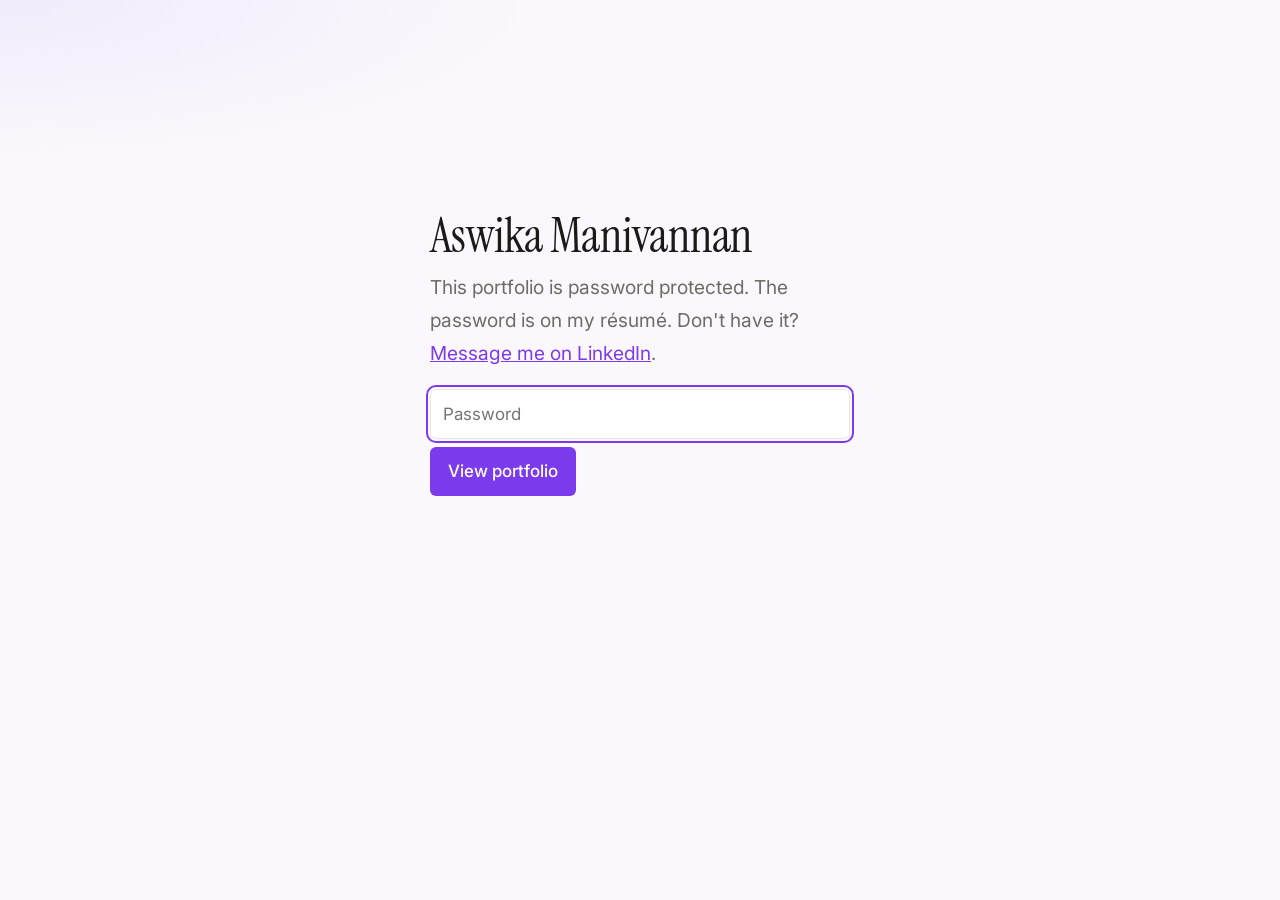
==== commit abae8923: "Change portfolio password Co-Authored-By: Claude Opus 5.5 <noreply@anthropic.com>" ====
--- a/index.html
+++ b/index.html
@@ -26,7 +26,7 @@
 </main>
 <script>
 (function(){
-var P={"salt":"2n2x7lWgPWKxbDQ/tTZMCg==","iv":"9usrop0UcM+z/66/","ct":"9VPx3URtg+K8wC4IowE4dosbuUwbE+g4FJVLJufBovsclpbTM34jaXn+xiYMMIAs30K1kFFphS3NUWcheOmBN+FY8RiiJNRk2K5OZ2qTWE9ebTJ1ZK8vbSRHqNTeXmbVYjbglo+LgtRP4QEmMoNf6/L6gYvd09LMiEMvRFRqWfUqJcQCzMaCTrFr7EOu6JfOHkbKsJYmQ7JUSLdDVY50u3a9qWG0BQ+IUR5/1HQIXs0N7hWeVCxo3nQ9dO+YYiRKlPwXfzAgoFZKt/[base64]/+6FG0I8xUqxaxMAlnz4y+uUzJUKD6GbP68jRKXEXq5Ej7sz76xOXilIa9rGD7EUOwzzFOhqT3Gkx1/zXHKZJUwJtxUXWaMtO+pl9tIzDpW53zL3/ptSyQdgNzSxqN2C4zi4iAmYOOIz2FsNLMFb8LzOxcj0GJKnP6NrH4F7KepKh39h4YiGZArb06LoCszYcrovd3G+LEbfM8BnN3KWpu6f+EqgkrneI436LIqqWrDEvT1V41cgtw1+TaXnKs9m7GLYjvpbddaNo33m4NFhAXGxbOc1/WT47COqGNiXMDuOMU9B2vCEbDegZLWNJlJ9ChTqdoxr85mEMmMxZMS8dRtgkrw+Uv8SZAHKtEA/V5JrVfLxMEP572zkVzc2h43DV5EOAhPjW8PNWskRnD3PDD9YVyMZ/JIhIpGJtKiiQJNBntI2W3v+zoKol14I/TJMovO7Z0qC4d9ILHMW+fXCwBvSup6VlsWUBMNmgmhWqtY6vmeadATl3wbiyMyUBCgFgz7cFIy5vkDBDTph1Y1WJr8Ir6JsbNd4TUBenZdOx6ovualUsfPpN9tQB1BOEXRQ7iD4VXfxD8znWmWFI7ftMLXmGXzBEj1ytlwHgomDw5lGQdmgipoTpMpyuwxRd4U5O/NAcR7mJPDuy75/[base64]/RefijfxzM2+Tg5DhAZYD2YoYug4bWHk/[base64]/bVmZK/AArhLgsuSkUZQK9OXmGten2TqM1asxWEAYiM2DyogvPxhaH8bYJ9+XalT6uDKw78j2MgIchdFf6vEe7duVMvlABL99DIy7niqUvajAC0sTbd0/KUvt/mkzFHc8TFgxZWwUTzl064X3n5kyOu9g13czNSIH3WfJZPZ8CC65sQxi1S7qqUjvRVkEuwH9RcgVM7/6mlW8SprviEif5YIuA/MfRehCf3C5VjPJFJdJjgAqDgHOUPxCJnQowl04kEuVeyi7TTfIIpvTTy0uYQnHs16mLZ0pF8rY7IBWHigv5idaL7kWXGyZke2h7IgCWllsSWjxI8qUywVe2cb5rpKip/lxfnpu+Y1GVjjFh1AVFtxN4AfnmlJTC9h+eKdaqahKZdplPqZCoGU7azPfmc5xxWYy3xIDWS4HTG0hqBAjw9ustMq6fuP0lUe9/OJpCmazw+vrfLIDlkXh84ePq1oKmt5n9d4wVgqsmIE7z+0nqh8TBrDCX25xAEt50TdlFOCuVWRofZsWz1EPJl3TEjbfC0d3ol24Xwsk9SK4obp9lpVpUFaU5lNzczSg/[base64]/bm9UfcXuzICSqcRnihqvDOGHeXt8hO4aScvIkM8pdHFRxParO49wf0octQgh5m8CwDJK8t6le7PgX9ymSR1WLRdAh7tWyuel7U9cilhebDmMK/lGyaD01XxBpXCcA4bwXDMyAglv6cvrdDOf+bf32j/LCHX6oPAAn5DqcgM2/Xlzq0HsZm8adE6fF6A0UkQBKX9+W9qijpFZ4GGjIp+AF7Mn86iTJLpfrQAUTCCArglutfobVYYSN9crSHVA2tJwrcBZWLrXNwPQlVQ9Pno1Os3Y1Jj/FKrnzIFO7X2Dnz6B5en9tlRXqANIsFB12PxRWiGnm+qSs03IXUqUWjXBkjKI0U3FTUcVz8FRn47hWC9I8cnLJn5u048Gbzy5Be63bRkdtZ2W/GbGrt+7fgAlnLvVOTXLspUaPtt5wPUIQ/0AoZIsC/Se2/j3JCCK/hG4FUejvjocV0ibWSDygerMpLSZHks/udzxnVmAKXPKhuuRYT0UTRJwPZm9jVDe/Dnpv0u6S9M843pfs4ojAHFF1U6IrEwFtFBTURao8O4nNQqtg1mkQBFa3jUC2JGJbSPLRlUDSmOX/trnHvf+GRMf+UpQks6mgrhSi3RcFH8mhLYg4BeO8MVHdBOW95dQq6jx5Xr69g5CckWQ2g7jWVQsw2IDCp4q3QhQg/9owwQLOFfDVFy4j76AAAOZRP4bjpje6tpuFzwwV6b+LBUVxPtMZHjeM6Qxgl3Fln1jymh3NTrXooGGnx1eODEUyXQ5JuNWOEWALlg+Oc/pjZuyAHHK/C6Aw1p9j6MQo349OPCdqaMoU0OL/Cvd/rCM3HzAaFSZho8sJGmpXgA6k1+FGYnldZk0q964dCzWA/m5XspejBl/AeSy7aw0dtqyeUsixAn8PK5tOIPadf4RQJKbomvZujwdFeZf7Ra+asDUDxIcc8I41R/iql4q0skNRy36RvVURc+UsW673T4SzcEicJKCAtID9J3WN34+ZtcLl8gZaNDsTsXteF3y87inP3BazSaEE2xAgUQRpSLjO3QJIer6aWYEPgT1MPKHgUoOO2A2tGz6eOVCF0LX7I0AX9L/lqt74kxnJlAiWCIbK8xP5VHeTTmhgq7P9aTkA0gg56/Ch8F5qpvdK3E/IYgYGDm4u+j4devbj6M+YAgfAZ7lyXbxsD78MZXQJFH9BeQQGQQhC36SsjyZ48NbkX6yviSyuupp0Z79o1+X//rHHYZPXQ4lEoSVZagWZfthY4fl+7OsAufXzmFru0e28rUydTsBYyMg3QjvOgp0rmKQ3wNMZY1DKgM5MH/Nrb0TyDHLAEz7Huc5OD6D9pIiqsMdEvCL87xjoGxWZlIlbqp0y/u+TME3mmxYszyS3ND7EcLcrzWU7VWZcxgW0oV3c6tIAcQnGn/+YUJMO0kml/WAWaUhFdFwO112J8XLRt0Hn3rO7RR66Ge5P3vRee1yUKIz9mjxVOxdXmsknjiv1Z1+MLDQJMv232xdGvUVlqZKr5dhwrckUMPqIRdRlN4o1D3KWX/kPZvNCdGwd82c834pm+Tt5IxQmfPz9vkyb9heC5OPW++OUcWL5X8WwpPoBblxpoKsW9tUfDf2yo8qYXDLhKZhwAf/BGmGXu4UvsxIbvqWQcJm/vIdwyupijKnaL263gnDKy16W71b702hy6fVErP5lcRFUvHkQ42F84J9wVIMR2tumZuicbGI54Gnc42Pc29W/jN5V6vptUnuYTjfK3VuNNsCZIfDTWQobnWcsg2gFsvd1ZCNduHSo0TbbKrxM7EuWDGFj5MPmthd9bt1a3HX0hu0hJHxG+Wp8/3b2iq1wcvgWjxqBVuMgwnAm2g63KS8VwG+xLYwkWoZxRRM25WLDJZ4lO3Q5kGaX6l+2guD/QgxgzM6ytzOL2pztmWr2P7B/+QPmxOzky+3NPRDfOJZrV7XBpDLgZSK1zlZVFzAvWtd+hPaCp8Y9Pf5ituizjPLb9iCaYoS8v6gUDkV1RAQHQhKr+7iwY6jn1taeKKrSU6YmOSRmY0app1uLgIqkn+hBPWY7vxEs/qeG/4nOgfjlYOzsPPkHs8w+HiAjWKTsqOautWNGGwtuvDezLL13OygzbbO7xSOe/9VD22KoA9uRdkJFc/wKLocSegvlfYnrugNocrUZ5oqcbXY1axjWBbk9wygqjsMlMNrM51CRkJsArrjDZAOGjGIdecnhcuGTyqG1d2VRyfGhYOc15Xklfi7o8cSCvJhPWeW+UkXZjQxW7Gl7no7DLkkFmd8gHuPHx6X+8F4oUalinO63VPG2i5gRyorf/0vO2BKTHbLv1N5JHaPs1RLodhCNjEF8GB0QT1xGALlrnBhGS/R0uGAlFNSnhRdvmtJ/je16aarx6FTDX5NAaE5bzSWb4CS4phIENiwSRqEGkIUu7dvplLgOfvpD/4ryTubqoucNa5/k8M1mPo74IIYcqfnER45YBrXgxUoUT8aOCxwZkJ7dv6GKj5gfAuTcIDq7hb3euFQHNZ/g4fJYHO6daXG0iKPPCb4WxMDpetEpTxQTI0jznx9p58BbJZVIHLGCVAsrexHD3s4OxhHsyPqkyc5t/sGPzqB48HTIuX0t+ZJwkITJJYBHtxUkWk7igUwdT8wz7fhb/LLygWh2FZNXSfHB+I2pmWhiK7yBnLP75FTHhFlY+bLtyxd/d/50UzGHaHU4sdSdF9020ZypkgYfJrZVXMzp0dU3O1T9rMOZNZUnPDwfAvNNyvxbjF6gL6fDDqHDMNNEdrX4+IzSKtwlxzpv+pSqPHC/Vr+ssKD2v4f5AvbRrz8vzf/i8tEZIPotgJNZtOXboyB8ye+4X3QFpxHzZ08S5bCVbEbp9wbdwHQQNPDAUNB3jiwR8ARyGD7Hq4T97oF3uOOUqGYsL+D7W2M+IXe68kFDksiX1Kh3dzU4MITKXPL1IUJfCFEDZ/SCSHL68HXLToQM1VPX5G/QZPZvM4RqgB1zodKMPIPmaqbAebBoS5vgB7bPNDkCt3OgiobLbRe/ZP/W27Ak4RXDkTrFzLdTe3WagobaddG+yjc8Zg6I2F1aEJzaLMO9hV80EuN+Rnk04aYnwwJvNihbP9xnRuF6jJufHwrEOBG5NW6OhF3EjWuevXnIQBfFtChGH3N62Z8SI0Ln7sOPi9RbNBMx6NMYJKgGPB/z5JoGFF88qFCR4KwZDmMgZ9oI9DGwF2dUFzUS7yfANd1DhOS4nGGIK/682sWUH1d5xRzFn8VaadFaDWPxFyGmEmMFqjJZR1xtz5KZndeBQ3YJO8lCEX33vsmSfn30g3NONK8EoQ179KMXvgNoS0etlYJtRLpos78UZiwbdIzwZg9zUkiqaRaUoblkG/eaAY0c/c/rN6yl7y2uMN0y3z0vPaHf8fI9E2hEycdBRU/igNXnOAoAt+W6LlD47rkRWo50YQMYQMIwpuJwFMtt22mhkYTkbjUv7lxilQ6r6LwUzj1WzDmthG6IaN+iDV5nh6TdJF6IPG6T/xT736lpm2RvAjgyKEhEDp3MFYaIx9bRFLdz2Q6ItS8u0eYCkal1V4iw7/FdAIvO1mZSDWGWxorspYGC7Znx0qNCWgQFeKKHgePHvqpqiYcvtUPMDoIjsKc1THqtUQPbLNONLpyjVJxw9u6IhxpuzauLfH/DALQB4LwfiIVDfcPPvpUagbHj/RHKxlnF5SriQeNFxFwA/Sd6X5tJpWPpecnjj6A09ax+7gyIez0Ffw1q1thDsXtTFEilnRz70MRh/8JbRbvZPxXfdVHwV1WEfdtMykqWoVjiY3c4+U5bY0d92ReHbuYvijCqZFi3PMn9e8CICbGDI48+8qwmpu+y2Tk0WU+MVLS5sbSxdEju7DeLcVDc8C5nmrkNjtp2TnfKc+P6Id730h7xqEz8Vs+Xp816oypQHRGJwXDh7/qJKNBsxb2tKNJjMnndvH5reTrLahOcBFhouZHb8Pn/AZjWeY0tFKOiqUSC0JZBVq1V49L+YySOqb1+2kehOJNldZ29gKelMaOWRGJsK8MwC1URLp4tFquDWeyXM84B9Pzzfxqo4RxLQTkQHvmOlWIe36hYMu5ndu0deqr2HxL3sfc/WaSJvBmu8m+b/+PFrM+9ZE1IinHn+d7CMk/eTwJ6v7QnEw8KflwpPizlmlG3+h7RiCHhfPgH8RfSJQchpIxIDabzUWylGASipu5TSRZeL2z1vlUy3UV3dJIx5kDOQ7UDd5hHTKJot9bhiz9TU/An3XfnFI9qRo74Z7d/+b+pCUSsw3++Fpv47ua4W/uVkpui6uH44t/+cZbLxgMpEWikJ+hihzNtx7QFiID5fskeMUwLITiRSmYt/O7ViYTUaAhpdT3iWIqzKt3RTfJGrqwizYFy2qZeDgVQtmuQT2P0Lft4NlSaF6c6/Za/b9xFJxtViMcGrkdLIMISvjy2oU6L2llxpw/lZ3lyetBaM4QnnYDvXeddRtudMc57XFyHhmoQYSaJCbM5+c3svJjNA5poua1sJW3VKOGikuNAM62Y4md9cKy0c4UgWTZ65onb1c3S+pJwGpjfw1vQTOkH5Kphd3vWk+lO2j6aYkxrbZJrbwUX/Ln0MwvGMVu/I3ZAdOqVBy8uSXhol8Xg/Ay20inhuqhgfCFC3b6sBx3N90WmGrTHSIKtOqbhCogVKhyO1AAxqgPjuNDSFKGIZbSJg8+yXXIqN8IDUXzwspWThzEc3GkE/UNz9a3oCPHD+Vdsv9rYApGcomrS28LoyCZoXSQ1RMazfFNLrvimss48pNb476iot6Qjv4E+ne34wsgd1Fe6YhfkGdbBBDCeN6NHjZQL7Yx1x4a0Y/uSJf8jYwCkG7azqN2zo30LgFS4wA+FMv3bUesKdFo+DpwUkjb9AETUiHlSB5sjsnprPGvEOKplRPVLTP5yKTFZAkBkRVS4XSf/a3f+TFQXr5OojlumiiauRFtj9uZDiSz2N830FMaeCC3LGl3p+e31AuuQ3nMg+1eAPLUuNEzpkmPMAPVMSarU3t3eMw7aViaryfiVCZ4bScKACdnQNMECfS5u4nDlKlLsWN/PoYpO2EtPSSQvCoDYyiHM5S3AJyRyBVNEN/cSEYE2SmXStVe9Ktx+RfKGP/ZPor/mNaA7R/[base64]/idCrOG6OAkW0FGPRaD10FHCQmCk6fr27hXovwRV2BymH2bs+q9AZdTYzXtmQCjo5mbCBBIyiiu0Xwbb9giqkd9EV17/OS3e+5fj+q7BEDykLqBZifrRQXQfyM8E2MPn2OVME5Wmg88Bn5MZyM60ShYHIkyGzO3x87lccsfdaBdc9kCuwxanb8PcOinTJ5AKmsKYfyJXS5/u8PJca6mSDF/c3x9tZdPAHHCg/ljqbyF8LewdYExoG5VnvadUv/MtpBTIgmmQ/lQgUQSZXTZwYVDrC5irykBW0BuV9cQIVmDn7qB54ydYgEJ/9g9VAqh/ApZvEWygRYQct5lYnlhLvYEU3vrOl+SjZiWQmL4Uj9PYGP5ylh5PtcD01rUSxMdzY7qEZLVMcx8q/QCnfe0PY8i3vSRK6rJLua9+MUFEB+f4wu8rHmHnEgvTG04XDuPVprpY9aWr7vhw3otKT84zh/[base64]/WDWZeNBmzp5ifGI/2SEOegTRgUhgliHXuUBAkcgyKS3Yrg8HxfGYtxol7l2oXrphbErnGJBgor90+ZHFz87Nb9qqArihbbZBZSUHsh71co4Hgwer2cDIhLH6JFISepo0ZltA7f5WxpwZ6fQqspPe6YAyanUPPRxG/VBk1+dI8DjfRRtpLMF/9zK1tQ3ECoPtoIPFZhHcowGVJv0hLqtfSOWzECa+Jr26sqeKfAAce3k9EZnhWnMpWeQf8RfLV8JIPyGCrl2MBfcUUYoXbnT5R34+pbuK58CUPR/[base64]/gnY32YKrVIqr35G8hssXYwBPecyHrrNDoVOUwJWnfQT0Xl1bTTkxOaZRpU433TwNXDjMm91wiN62uAtiRRInBPPtEGIXNY9FV5+9shnhg8ToRp1ygWY70Npd0cMePHeohJyAgMbcCCk5auz2HmKU1liFL4be/Y9mJiBvd8uE/ITxaCwBtX2RCFNejZKcJz88II3a5R+7UAhsoYuK4LyH770c1Ro/vTlZybqFhwnI+QSIDx3+EAE0M1c/Gvc37QDhzS0w2s5VR5mEu67AHBRwryUlZj845Y9y/tK42WvTL9mvDho8GxqEFBsb3Ar6zrG+NsB1H4FFbmreGQNYnZ04MU/lnSZrneNhrWNDN1ScD2Wzrf2u2/W61Jlp8dAVNumi7eMdvXZo0ZHEn70LBjm4EGntVXOIyAt7fAhaxO6DdWXxu15c/q8z1lT8o7lRuKu+v+lHyrwi9pobJIowV2XENvD3t+oA13w4eeoHOMjZlHcAybDK8SC4xyvaS17vzGU65A73D02YiQJ5pPM5K9QBXG5eaAIjsx9wySreMRMuNprnlUMrR9znBL0+N54/EY1VbBIuNCTlxMndNJaYeUX5Jhl0LfYT9PMkaiXrejomVlmz2NE5Rklz1QThVs23iovT/Nv23Kf4lBektW366R6dWHbUqCzJBw8rQdi93dWq/Y9Ab8NA/YSasdv9agPD/[base64]//HNSfuDaMrmJ8X9t5jJbikHXos2z3t27EFdM9yZQzyY6gfB8SVD7So2pTZauopqol5HeWkEH2k2fLhCDFIrx60fBDjQ3/i7wVhm7cVOiG78G75X9GaFJ9xb+y0KbFt6qkp+UjhKykudY4QibF+u4c3XQG9exdacIwZWD5eD7zqH/5qbYjuHZjIJaGt9MMIxG5iZ62zTme+/62f2jjprJ7qiFAk81pcTS+rmIlXg79X186o4PIz3eaAEzhLy/3xtGVSprE8aEK9f80pXXDYdlBBSSKv+HafrYqqiHR888oDeLfogYh4wgQIuYfyprVCodp734efkffHK/PRE4lNk161ScCpXdnFGgyc85I4m8N6ZW+LHFizlwbRx62mntpt8+lRJE2/gUP+EOc1wKs8ANL9yNuaz2reQwUUKRbsnXjmU+kJKjYWtEDhOZZjp4dG5OSKbhgtdehwW0KUPcwgLF9SSF/SuQIQ7iA8YTayx3t+Yib7UzzlPfMGHdXmfCnrUveX8PApCh7Jxcox9bzL5YLKEXXSGjUiHO03xPRPjEbWFBrwNIx/rbb7m+cf94BoI0TgX6w9pCqAWP8XQtrOI4nWzNfpfZCCzW31aeynuodnDf5Q+PPNfhlTrlwJBdJSkxGOJEpvpxQ6hVEuPx6AIrTyEbp9QgAqhsVWy8uMtKawFsLBM/6qvDObpNXdbYkd/tzeMAuxQInH10/92ZcktjE4Zdsz9hehhbS/UbG23aAYiOrvz/1FYXqJdTyAGbqNxC/qNxmc6qDsEriwQ1Ob3lKxRZUOTKZZLbMzT2pvV4KvIOmZAnA0STYOZhWkzFUhR7uJV6pYkAmFkjNAt/tqdWpSvVSJK16gJYW2avQ8OJKjoYu7WEWSfvjf3gOp804oUhvQlacuHe9Emay4uMlC561igLGY+WX4wW0nrWebgeDoTAwLNvBZz48HwPUjw4yyMmIkOQ01HPkkxEoDJ6kUUKZWBInJVxIPjSHDZkUV4JSn1yRR1sINZmCP68/eFu7rzODty6jWy1LDWcLSPg7dwx2HCElRdk8RbSnfoMTquhLpGyvTxJ1VDdZs7Aapey08UvWOdZBIIEC5xyAKRWBMRR1Xgbod1jcHSP6Rk0l0WPdUJva1mq4V022HLbK7KlN8ITR2MV8yj5NhZFUkZWzmaEobHHfGQv/Gc29gNmsOkfJLPt4BJdDOAt+GnUcnejCHBg6osvz/tdnaVilyBLvhXEVyeF47hzTPA42sN9G6IMLT7wVD5Ib7yTkmtxoC4KdsOjwOcq6onOb32s0TVaVY52i6lHgDmUtdjT1/iIif+nllCI/rQJmn7jSiNK44QSJFDKYDpCrnvT8OIOl3keEb8cXP5+tpBLmmbBi5saBq+cNi2EnON1G+MlQIDtN6i0lh+KusMX9To0x5k2FPuQhKNXaUcKevklKxq0RgwI+DgeKP/[base64]/qZuN8o3Kav4yGkxnhNtGA6LbAl3LOX1OnXjMPkWOf2xX/fFD2XG04G/6fD0KQQWLGKCH04dB0u02zkecKnmZdnvBpKf5t386rU3DNv2i5H5OLTGDWt52jrzsRy+zt7X9c7dOcucKz802fLKKbIp4QxI+WMmCDWrDBZo1wgr6cPkQjS7oc9qssXznd5RhTgqGvLlOGJSBpfMpT37dgQ/1BlrswdzL2O3TYIdNuwCn+Q0wPk2JRVHJfVurcdEJ95O8YzhBZtVcpy9pzUr2j2t3xlyOyV1LzoYTkiXR1st8pUk37vkDt7S0dN5JP1jeJ1m8KzIqVH3PTMav0tO7odLg5xrQMRYpAKlZoQiDD8yqTppI70Q00qFQDNphF4xpLfeU5VPhQpVAKRSfztc/VeB6S6XubFKxcyQoW8HHHBlkUfCgrXehalv71OciL6ArC2WA7Pz4p6kxEqwMISO5x4sgF4csHBZmPhX26MrLAp8W6YVLuRnCjnItwx24hyB2eR/kNvBT8LHHVtkSAmTHkb0D9alfNj7iv+OARJ0txq/aMHY9wu2eaHVZN9dbeabWCpV5fyjjivyt6J7bl0ZKMzWaJ62SCJl9hXpuV0Mp5x5j/jFcxd6N8gwfMr+Ra4NIi3NF1HJHvh1y2jfl4F1gX9Bzi6wPqQzQVIfwSaNcOxvp/gfgDz5oo+QTFplXE5kCXHkDORTMV68OAbMumMehb+0viot90fGjXrQhZBcu+I8NughW25PuarQYahXbWH8TpGY25mSQOxhlVe18gXEgp/YzK25eP/BN6rssdgZh0V75pAsTSb12pmehV0Mpmk/OKsl2SJn9FFrGwa5cSEdQ1pFaUGJMUouDwihVa9EVo/EscNVgq4ZKbROlAUZ9KvVN+duFmFauyOF5dIvqsKM/IdCDLy3pL7lLMsBQpdWKN8ATVHkkJBW3a7PM77MJYNvZyONG772NHXkS38jN7kXI9BGWcEuL4MEK4wvKToE8+BISnYgbPyEt8GoziRDv4U46tUxJ59YotKJjaG2uJZ69i/g1bdKQVHmLIPAIGjktO99O3rQkuqgmrERg55Innqpbgwsyo0QXbykMCG6ZYIzZvZ3O4KA/8/Wkl0lI+dwhPccFkSzEDs5eV5xKlqDGc09o4nIzMUDLp927aR7WektyC8OKp/2p/BxMHMVN67pElw3AKWv4YapY2gfE/RxoEDKUGg5k1PjjDnLJNTsItgiAifqj6d2p7H6VRt1M+SvmKEAZVXX6v/ixMLUitqd/GEwHJ+vN1sg55cYsdsAD8V3en1Cxf7cP/Nj8OkP3+mNpEsbfnMwXSCOiEOT8C4MziVZ7HKug/Q+56hr/hRZbtCQoJWN8C2yx0usJprSvtc08afbMUjeSrNcjWBmIVsAK7Fk1aEpxxXsAGD062d1X2/li5dwP8zIoDg23QyVTM093QTVqtBudj6jrLWD7mOYYB9P1cnAKSOSdWYoHM2Psb+sMrGy+o/pgg2xFPFxZ4EvR8+KdISqAAZTRmQ4vLXnVNsLKi3E+kSiUemhPuq/BH3usA2K/1A7pJb/qwdfW65+NwZgYxm2TC8M/KybzKfaksq6WeAeX65tgYKqZ82J1EE8RTeGk/ddfz1q/6RzSYypO7EDiip9MfAdX3EYUIugCn6Y88xUc/+KuYsqW4CcRx0X4CdxYC+9rX62Dj9rg7RPBmQMJ8VG5xcz4FMy3vcdy/ey4YqRN8TQVld3GAnJVaebt8H9C81/ANDomSRJstj191uBU+OQb2f5kJ8ZGK1w4iBlNd5FvmlOgiW8NymxHZ0u+T4EBgm6zi4ITz0Iz1LVlTxaloUclD0csUWNImTRvI3waoTGcz34AwuAGj7f3d1BR99ETdFCTND6eG6VFmV33/GzJNJpqitVnibOW6MVo2Pmw4MNdk6csVBaVcqFxJFMmQT/jeXGTMuUm1mu6KmpRAxjOwW6fvfVUrQnPK1Q6QgTVpDmkyOaAdNXqCCFz+uJvbrRnGmCFXjv9urliLJS/U2nNLnqa/fV5p+s+r7WNh9mWy35OetImtbBL0OZRd9eB3lWknUoUzQW5aRZBZlumyZTrLjTA4zB9t8gP5AgSIz5jf3QFsky11pMaL73syvopIOHtXok5Y+WvAYDhA9HoT9Q6BxvLgjyHKka8iAq8mzW3JpKO6FC+Ff25wQ8PtH7ishcopHMRRPjES7Kc/oMzGyNWlYjXpeG0O1JLceCKPkR3aUUahFP8i4Vr8vkx3vD/nc4WhPzlDo7GDxi8VSy/lTdlN9g2YJe24f31oRTccW+zO9pKiqtg7EX2QogHl3scisUA2rVFnoUEG5YihPguVqp+VGBuc04ZUzjOOrJDS0GmYx4PozrlSo6FgarNJ6iCgvsEYbTEQMpmOfsjHQpLZF03/VT4W9OnqdX7t8ijVPRE7ykE9RA3NKPKsgNJ7d6bv04VUlejY6rOO37qvCnYfNpF5V8Nhn6WgxolRBfc79e6/66+0M5O3K74P5aJVesYlXyVTSXgE49f4jVjf8nCuefLnTlAiZc6I6uqY1QP4FxT0mMG5cDPk7+KR0kZOTP90MECTsPtRhiWAbHMOWC8o2SiMlT7/+duQfLPCE864DLYAYfYYk7KIC9S5dpxbeJzggSOgsZFasPkzLtlzffCXoxHv0XDbktKyyVYXemv6xsSBzITP585WNIhzVIF9Qe7NiosWmVWbqUutrHrYyx+fKMU+cQdykhDECJ+ebJ77EjqB9r49qAicC4x49P4/a1x0ynYXeV0Nf7MV5aOjXN/kxTXOK0GOn6hKNHGt9GbZJQqRrhlmEofwP3YPv9blXdr9EryYTHEqSUDlDr5nV7zJL28FY7e+swcYPWH24f/L3Ma/wr758YWLE5/8vQeaNcAFhXMx8Zjhf/iW8un6F+ca5S3rVLU6GusnCAzsgFlc+36nwS7YI8Z7v81vmJH+fq2Y7cBsUP85qRTzB2GJO2RDPzlPybgSnxJY1oQ3JNdCC3kVMfCjyLsAf7mEz06tmg6Hc0xbyCS0EiUUT++0PH8IfvOUK4rtKCFOBc1bBNnefvvbaQOqzybvZikNb/wWZJ7cGrTfiK9ShZG3oZZ2YPUOynnw9sM9g2atNdIECUgCG5R2ADT325HJLZwzcfFOcKQWgQtFCCSlNTavKasVG3lU+4TompJaa1wqu8V7V26i4h7HjV01fMsfDMlTJhgQtMKRNH0efSfkTCGsWwqkIL0Np8jNif9ZSzHzwHezephlg5QC5mXGbqKAalqvy/202bfQbTOaDveA7pgyEnbNNMBYxMxCZc93Rv20WbNfOKozysrjQ1666vVo3MmgwD0281viYs6BEAzIwxYnh5WaGof+nVDB03LEhdhOARuAvW9LeF0zcBQ/W/Wm+cpDdtUlq0q0BqQe3l5Fwr3n8Tc2Gn/0SYtQq6ItLpnuoRgO0UfJ0Zwqcoqg1JDZxIPGxswzqi43Ek/vVpIT21/PJogYk2YcE3zy8g7s+I3VW6lkrlmdS3/xJxUQLf8+IUaZcwE3J+hGz8DZycmANXz2HPgwsRilzWJG9wsvwdJK/Vaf6gzB1dupLHop7YbpcFU9WVRPx9JDz8zNwH3PZ2g7GfzvfOkFKTio2GxU73YT/FqGYVRNmWH6FwN5SIP2s9xB0PhNqmc5uDMUysj9PAdUdLCMDpIX9tKFsAVwR98OEIdohc4OHxj85eMrmgMDbfQNqzWXasvtg5XVXxmYr03dsaGZUzIEgwf19naTLLi9UY6mJV5ZdmohmMTZU/dXuV36YBn2x0CHD7o5OBUw83uBteNYFbSfn0tJHR81GU3P8ZeWP9/M6hVxwzjXJkK/gXmeCNUQHXzB7biWECvUn/[base64]/5PFxtefOA83DefPMDLX41IuGybj8lUeaYgjgn8z5CvRJmu6eNdzci0kyImxS11tzfjf59ZKoDQ9tPcrChzUxPzno7UpEDkTXIu6Wpfs90pbG+BcSbhUODY2imvsTLZGvO9Vi+gqCpH+vePgxS3temHH/bOTCABN0ZI8Z4mTFttgnOnH34n/I1xtbx54iKBTf5KBGexL0pWgsqSgSatbnMjHmP0862ee3+3A41qNruHOch5IlBDF5dE46y/sztpKs+B/76ir+a320xYSHeDPLNMSv5cuy/+9Yr7+WRojwQ17+GfFK+JXj5VXD9qf4RKkyDVwdOF0s8Dk/uJBe+F0ZkQoH4fU0bLWWHvWni3pKLKP/H+qKWatHqFuNLJRuc9pkA9MaaCVSvxMi9GdHT4iWwE29miEOu1fZgHAcvppPVVxzW8KDJXxi2DgAEpuBdPdsnpe2ST/PxM19AHmm86BwR4vp3LSN8rBghaKIA51pgekIilXK0tm8tmNiPRXtNXCRgpvAWharYOKpGRryv5VbHqBq4dCRr/b5awtf7QoZQ8E/RiMIBO9cdFcA7bj7mjkDMbOdgjVcmW1ZQNjv6BE50ucZjl7uA2FNc9SrnWeRlhzHA8M2qll9QOWEq0E7DlFpi0S+URSxg+Addz9comDrGsHW+lqHaNxEjDCyYEv49QH1xn+fY3gKNW/rOzxmV1hoZZbzXbz4UidkgyiYhi+/[base64]/X+T74ACmzZZZTGSiwT7A7heq5kuwg2bB/j4sNAf8CqZqzFhFDOvSAEOMe0u3Lrg2Tuzw6EwD2+Z9aj6zno+6WxHry0il/gH5+y30oYuV3i2gwh1rytq7IojFB3bYq+dBnE6IdaK7bdgIVXH8w43wiY2KEFD7zWJn9iWXdSLb4tp3QF/FVEFC3SCOfEF1qwQRh7rOZxKxHmCM82cEeYVjkHfLAzj/lB5jpHyTC5f80mZtgjZPX3mSc04QlhfncPRTgGCYK+NBsgb7or/MZ5wyNGET3gWw6+UpKdpxNJcakQ0A+7KITiEg5bEbfKsCRrrEyIAPKbHN0fHemrun4l9h9v7kGJzFUCdVyt2RwOQphv3mDqC2R8EoiWkAhFO/sB1yfq1bSZg/fcIYLs7DKzeow44zZ3SluVsIKVrMlny0nZ5uNkSZFGoSBCCYRkH3OmM30oRkhiXizqvsb68YP3Q9Cjk6P52AjGG1yx4BGB1VOeTnEiXNksbUPNOPi/3RUAZJP3ZAxDX8G+K0P9AfecfR38TO0VbxYorOd3fYEz95FbmwNlP7/E7ftkijJ0KtPYMrxCM9+RSVKBsCx0XJcURX0w8lAPl+I08SKcH/PGagEq+el0+Cld9s/Q5FT3xrfmSZM0OPEIuD64HMx7PmATefYHmY+LenPkFRoBUQE0TxpNHwFqyoz4fhjliiq2TJjis6BuypdfBME0GMcIjfAiPSmH2X2dKp4wbozAbjLBMoBjdzks4UTXz180fqTVVKzHMMQx6TBfu/[base64]/LV/IygRFxWo0qI+ogv18x6fR5wxmGpsWMweuMv35dFNEe8PveAJ+JH5HdkffabXSgLrh/v5y2XeXoLL7PrERDCAnU5MKazDatmkuFBF3vEUOVh2mI1d5N+ynIKWMRcfGUMouQsOI5IK+v0AS9JZKoDCF2wecojSXzmSsUsE5SnBYhDx1VuAIAFsINKM0jq14LGFWkydtm31WnwlCcNAuMZKT0l9upJhJ/[base64]/LuPsZhdkzhTPy3CfCYPP3IjAWxlMajO2dARP2RnFEuN68dBKitgKUajt47wPr5xy+YHOCoKLhmL7IBSdtr/kd6rf96GAGrwJZnYG36dAvrWKqFL+yy4ttcBjLj01C0crzcSQjpaeQK2cYaUSb2lwoKtu8PA5x191Kfd9e+hmOlenlgMg2gApxCAPN7Bg3BP7nAKYKSJd1/gTe+x+UTotAsBkM8Jzm0pkCvldubxXNssKYL7HS7/SOq+FDtimbUpsty72MmBhlcuFIDXLdpIksSrZTFvKaJdr2lxe/9CVteh4zvSnONj0Tdn5f1bYIu+oAEy5ZO/5ic3gmw/cBWP0+bK9yhS5awVAbtKlaCko5vVi2Ey68X6pwww8XfM2906QzKZ8hsh+YOysoNaYfUyUgWnJcUQUR/QSxULNnHNlrdoJjyswQNqd5HxW+UsAYpM4qnUSSnuwc+CGrXE/[base64]/5cIlByqfUsqA4Tqf+lpxFwtlurtA078xvnhfGlM9KJyT8AZAzYAYPn8X1Un1HgagXRIgVcbLDB6jQsAbpZC2YWSznUxt9FnzHhHjd/TAOjPC/YEZq8a4dGVi//ksjXvE9pkZIZbrX4XI4xA0nSjgUN7d5+TKNJ/7S9SwyFC3QBvMpw5aZ5x0wkN6X6f30ZikHb/LwvxIf4Wfj+jaJiUThhUoXm4ljnsNQjO5s/PsoVDUXJP90r8ax7sgkzY5b70pzoa5T91SpUsMXah2rrskmQBa0kkNRWt3dPtQO3SzDGi5pX56cBwejTbCKx8i3CwJPLGjR4xxOsj9hATfN4T6xFetzXVFZFxjCxRCW8bY5dkJY0t6MK8cxpEUHPCrnAD0PF6rO3V/[base64]/FvIE/EOz6in0cYCo7GZAZ3MTiektnoFMo6r6dHFrC25u0LltqJAIKxxwryDlhBK6ju0R8F/3yM/36lfj0cnpV/O6Dgs37HMhNh54HsQtATSqlIjVqOqZkrokrGNQoeqZujMggDur16TnTxBdfwOqx2HqLJA5gI5fHqjy9leNq4b5uo9ZzZkfTZMOk9zr3lsbNhZTArVt8FqE08GKclS5id1Ko6KmBelRCMlVYtU2ZlaQqg2vz0dCrsaYpW/kUgIBDDir84SiWzsi+ZRTgD9R8kQUv2sjG93cfDdCslk6Wbnpd13bqh3RlKDUEoFFqqDBM1/mO6eEBbQR1FOci2eV8/MG+jEBOZk83k9xUHl/x/97itSHH2z8+s3JTk0saTj1s79JTOIpvFfDFwm7j6+CgqiuDcR1uHhnfidqeaSrpOm3HQfLApoEyft1E5QJm6zNYy5LUU+wOnaKLC8+/jkPCOWU5GRjxUqf3ETPeFlK5NyBZt07epTLbTqU/1hqH5pr90U/mMLI4USAAbUTsLVAoocVgnLQsrvLA9cUJ9tSrYnJKfur5PvaSUCL19Mo2aLCuPcVHba/8YX23ekyvop6OqGP7NSxuuwExjPHwSoDKc3yxQ0rIfDN00QJ7X5Qx8U7fPDVlXiwUOWUEsaAGjuoevFTxOS6+M2GGxHLSLPmOG8Z+fbOJd5BNK7csXR3vZEIe+jDUYuq11+26WHfhiPIWznDaK2t7/viLc/y/uy2qBf7tLF7Ok1o92CQY10LzYfpM0AECpS/xVpKN5/F5R0Hy6rT9bLgM7QasKYRP6YNgFhpLwnBR5kKoWn+B/A+76BskS6eRhyZM5KttweoIsf9AutbnlpfVha/P51KJIFpSxIef4uJJSdZCcEYQDYTVBa1B5X7jYuveqe4BuXbiyqijxAG/k4c1r4s0Qyiv+rIFlWVClhfpQ1kqGLWsiy7llPP+jPL6i+QlmoyghfiN0juKYGi37Q07uPVIXdDFRw71e8VRcuPVCHcGrtrsONf5ZFY0nYw6Du3Xcinej7aXz90O+c3I5o6cnuHRkajPQkB+xYASuOh980XhLFCpRSsNa6oMR4B+PD+Qcvi/PXi7TLSlJxT6nxYXhCc4uS/HIFwebRgE5erexxjQ9upLEsNU63nth+hfeRsSQfgbyfujkAk2wLulX6P4Y7yvUQHSsTBtrcy81NyveT14MkArR/1wz0Ih//UNVNsZD/kXlVOWQ8YnjQWqLZZT1Y4npEkzTpdJexL4QZYeIToDWHsd1chy/8Mfdx0RS+oF9ilmWG46Wh9DnRCUvyw2737gUfxkpYK6kFr0J279mYdvrp5yNbjA/GnZ95+/NAapyyN6HTpo1Bz3/byzwjLLsVugJ9jvayZRocnq71kHkauIxyyYKkcdsg3/gGqYIQ0x9IxwQcmiEN6SryfBmLfy/K8ahdDuAxVlKet+ZWgxdVLXXriiA4XTpt3OzreV7Yye/pZ9JaIWmOzF9T+6C5WjE8+ssVQcOklCqQEZXHDa1mzcC85sCdcWgB9JMX39FsoMi6K2VEuXsPEndFUBzgwhxQPSCVZ/csAF6Cl6ih4L2VD+6pxx/vmu8gGxkJqM+Cx6n6jt/rHX06m7exALdnFcduVbVNRyg4z5wMQ9BG3/e/P3sfXttx7hVJSXiRH9ezCbst9ccdERhYcZ33NrPrtINVZ9FEzEBuxzZGy3MKTfQwwyWVzcZ4VnTcFv//w3NJ26hGnTaak9lx3IwhSnrdvk9rJeL03QIV4Y06ANVVBT3C76LD9KibqDtJnhVdVt/REp0xp2mLSBUfKM5+4mxQ42t2UYIvTF/KXf4yOoyxdAK+LkV3213CCyD/[base64]/UAbXPA7PfbvnE0fCMmZCnp6PTWTv/7LOQ37BDWk48SYmfiTBxIkSQykmG9d3tAyMMYr7sDcM3Cxu5vX45nXjnw5XPWI0J4cS9a7SsHHfq5lf8nBNDmEdAPDuWSkOEx0Q+L8+QjsNw7Ul6QHEEZnj40EMh0AmjTiaQstZSApF6HqewPacC5/msuMeKhNCGUEXko0rjNhx1UmESL2E/BoowzrZUaOfURwMzg/TWTJnZdMN7ffmKWxDhx3cy9GxkCaUhNf4gcxdFCAZGyDFhcK+WtA/Rg2Yly9PiAOGRla0bjgILdJMUDb0AN9ntOVQwTVABvyo9al+T9R17zVzA5qc/0O9P1WGTQ/rF9da/YKJWnthKCwpIAPQPnzdXIbo5uYgcY9HDeURHxKuXlLCWuQe1WP3/Q4RAxL3RUuAioWiDJH8BgfJII6Y5INTH9Z4nqPlRu7O9xeKDv9LND8n1pBko5Gz/5Dujs0iarZVgIWLM1EevNY2jcf+vVIN9BDWBkO4OwdmHnYjWyTwgjx0Xdy91BaT15OM6HpTS5PqC7ZCEYB2YWaQQCUsK4MGduqAUqAx4S2kQKgks/5hGzxZGtl0dY6teLzSc+6oCLox3agedFX8OXj42LJSiU+Cf8KjYw4CRqjhiXOFtgmpBOBE5EOU5/gcW2UkLf5sH6HDmYl4S+loKmqHXK1qdVL62Hxpg51wiLMo/muh3VmaKcxsZTN+h53wcJ2Ccm7VZSZ2+816E83RTXcMvj5gj1qElUepyKsMZExVFf0ICDOAzgbe+McqFUQNWy5g4LYd3vdgOHJ3e7Tt+JK1u0yr0VvOCJY4brqfMYUfO2YOFaePIsTFJcGvF6SarkKNvVHzHBAxnQAcXKCxwkgtKkl9Ccacksm+bifHPOPH/bNaRH7PID8r+Z5jBmiznD1UUS7pdbLadotOHGWeTA6A17kAK8BxDA2vRwwW23wFdkK4pJUoNVvO8e7Zkv+BHRNXwEWPg3Tm2fSouXXCsZyQexW55vZEMhdhCzf3oKlv821aHWGhrseO8TIv29gFjPkuMA0p02Yhca0oyyQUGf42H5uHTUrEdRD//+IO8YRdf9wtFRvtBnjRx9xPBgwsXMyFkgAfGWueUm4abCBdoxH/XVfKYTPEfSCdhIhEkd3QDIc+Sz0X1GjSuGARMp8BNVb+OmC4SdmLaAddBWUoeB9sUq+o1ieOyC0zMsapYjLOGeT1vw9yDopV1nQ0IXm2k1uJllmDYceG8XurESmWTBAx+9vNGf5HUg2/iFuQ6SjX1T/vr65t7+sXh5DbOzXtRQQ2Ns+ZeRdPccReEwOgQlAw8Y6zt93p2fXxlpQ7P+GepJYWH+TZcqLvkkYIK2XFXIfI6dD9KG33m6Vc/inVa6gpU0QaaSgJSTv4iTt84J5nKA7lAF/QUEIGzjRhTYUsIB3CPkYKayj4anvcN49H5STJlZ3zDSGKVOmTC84hXRQgbW6Z0qrmtRaZxRIoIXjhVfebizWSQv8BgOEpiUWRiXrYh6/jLHF4V8TSzg3xVvb87afVBRJRvqS7Bu+l6C2oKn0XeBRhdTylRtwOud59NsFQvvdTgo0CCxm9zp47VvsoRQI/54emoZjdtjIihF7Ach20+RUsSHaGNB+pDFjlROa0KfyJk4auNK8Uf5B5IwHrF4qe5FLfTurCSwdWJOyBZRFGO3I1d61I4+K9Bfvn5UlcHLygLZXP0W0WAiqhFcRH4REEO0/ivwZMeqA2AvQJCoSDAcNe8jg4p+iaHKGltnxF1X7aonos/RdvlpjK74ewo/xwPE6ThCEFnZY9+aiELQR5Z1iYGFn1n7cU4uAh+k5adlO5tlyho7r++l2T7NTvk8s7IE2clfqNS4rGV2bDhXs85NCyMlcC7X/UdyFxJMtOTqj1Bb524MsNR8/QAHqFlp4bfDTCeL9aKm9iP8tvmWcI+hNNRRuPSaNs38o48qujR1ptGA06JHYZaMHf5Fjuaf/AqaN7nndnUmipew2YX1KU8S6OXARRyzi15JCqMyM1zp0BnUmoWCT2OyLrgbEsJc/BMQ6r6qsXJZ5/wnocrABRohdZveIBoPR7zRYGNicEccZBJm95Y5DPhGPwFGhCtLzwYBd5Ay8+J92vXJPxsHPn6XaUZf4e9dEpbJ+8N9JyCOwGPBoJ69pvckvlWQQqVxJv96SuQxv7ZZ6kOM1BdGiDe7v/XRi7nkdy9GBMi5Jf20XALhSgGFAKmmor0b4fuKM1bC75QHi+UmuDAS6k6oy7ERcKDYg2WwZ5LYFkdO0NKmvLhAdwVehcEDhca7O/2bKjvrKudBej9sBY0mHv71qbFEAb9Gb/ZtxUfKs8qVYaYFG5/qut97zTLRU/hD2bNMmCl59j1eKxRKQGjOLzcv/LZLSf9+k7KnKM80nNPPDmSwBnBkkqeyws61p1r8629WSVreAu+Sg+5Si3yt8twufqODcAILbv95i8OCYFJtJhBeS4p9/AqqPTM678zvs2nonkSLQyu3cjl4NSamuiOoWehxYU2DmGky2LGTiMBhfd51iWgPITfGgW4G2GKOoI7s2/H8kUQXiuyEj2bVJ3ghAkC/yO5ZwNBoeQUM+hkQ3E0u/ynws6u9jSgkQ1fF9Kq8fXifwEIlwLUBb+1sM5UV4P7S7Vhw5qK+jldf7LTv1F7d2d0DJH/f0MfkZQxxjpwArHUjAYeDPuThYVs5u7ty2a4ZNYE21ZpaD+W6Vd47HIV8lXOCJIiRf6eK720l5vkW5Pxz9G21lDVcFv3jv03lQ3jH8vgUdXfG0kJ5H8vyN6kfsjVD/XZk+2YP8hhxKRqABbOPZLRHcyvhb5ZuhB0e0OL1+lbD61NmexquJWD/8XGT3hLCH0kfwQwN1TGWSEh+flanq2XSwR5Jfri6/922ac3kEJhqpCSmRVA9ztPJhbzSEswC5QrVsUDH3V4bSinnLMAdwZGjZiP+h8QF7/KGIFMiMd60JucDLbxlrryXqAICnvMtKBMqYJ271MR6KRs/lKg5ct4cMCR6dOm5TUpTbCMRn1wcmj/K92zwqBx+5/aJagwn5h8WVLQyKz3YJG2wUgAsM8bQiXzhd7Jk2Fujoj1XClOvAF6Pg0ZpM0xDxDmdEaxp9AYjWHGOJulJBIqinGRpENWnHNXEUNSInlZnGjUjRMZUBrgbXqPAZEsi6joEn7a/7LNG6TO/0TI/QUTG465mSHNBlmLKp9EJ4OBedq1xT1gg2mak/YRGvDLsGiYVeDcYDlFT6QxQb+JU575ZhDw7ncco+zEPeiwXf0Ya6bZnaJUrIN/nbk0wvZA2xvWuCU1tTnrO3wJ5jllYQgw2TBbueyYjCDN/OdaqHhP7gKR+O876zE7bnBl0syy346JbN4SnojnRHdQR7UsAtMhNObcClhoSucpmd/2eZq9rWz6DiRmIwfenwoxmOF3m5B1BZUkNOKE9iU4sm3AtASjkzJI/OpxSJ1gwdHOuObZTdBtGc2FM27rUoqykg6LHbYsciM/tFnj7VDEoZkQ0VVcDB8zfI4JM5Byq1xkCdCsnu11IpUoIgCOzZRPyVmSP/ly3OcgICTE7uMXGriiuqLIx3DeuYJWaFePilTYR6/uBMWcfkQkkFYRlc43a5/0fNFqcBdlITbPgUyZN/nYDccce8PPmg2iI0Y7IdOAI2C5vUbW1l/xev3zSz7yImCezkdWpXdYxnptVPxUVqBoki8feAVx00aYMFAmMryXXBNg9+bM1eRR/4x0tnDmxuCv1UDOAkXkModSkVxaunoz42rSOoinpKr96ETdH3vII22aUx+3/i4KBXrMCmv/veA7qL6f1LoFJT58cuEVzHFcZzW1E+HGSqsRgSuHb8TEtzhJXENwW92EiWBwi+6aR8ANZPQk+QSg6rgNno9XiU6KQsTbRjrKQgsTfsGjYv/x8jxyhp56AJXcrCd6HG7TTpkJm9W8B4UZmSePPJ7n/AnJmDEN9RfCxcV70+W7KjaOFtOH9sgcqthDKP5oySLMHnOzZPyCu2m0p0mFj18ziM57sQCuDPdsRZcQOdQS9l/aO9RA3UjN0F+jWvJRimO5F/q5gecbpmyhiP84o4SJRBWfV81Kq39blr6Wd0fWaH3s1F0i+lZYttPUgb72474rewzjp+oD8rOSgqNt1RZ47Pfc7S+qTSAJHxPU1avMr0Z4m0FZRpVRHaRgPnm7cHxSby9VM8mY4O+em81TUTMBAQjFL6sUhRCyDnKvhztr3/wYtPsWHLLlXbboSntRdiNVqJI18P+UdjLp5p5EJb/6NHjGiOQLg3s6v8aqHtSEkQ8X30l2Y+WlVC8uzSTt+seRap60tnCYfBmZAFFj5sKldXWoFM6JnIEg+IsQQVixglai7R9IeLUj00jpNLtxFdPQG5x092nT/WIDa7wVZPwYHruGV6EzElB3jQmY3YiORV//N0Y/SuEbLwI5Ekl9CJ1YD6dVDKp0j/sx6v34fVeJi2ql2fxV1Cf6uYK97AjOYHEL5TBrHwyZyENWtiWdQHOx+/DP34FCdD0ZGoar4FTDxLO/pXjajZPwByXxNs94mhulJsMDHoT/ixGgpwt0yRVHumMjZQJrTkETti+Lzih/Sr4gbHLWfeemOnbqxTjj6b2hjnAgzb80+/QBcsqSXpaZhgr+1UtkxsA8XrqwJOTDnRENc59pSFczHdZUwQEKfk1Vi+U/Yir/[base64]/[base64]/M6aZ3wd37xWNX9PbI0xaapw3S0ssNp+8yHetgxa3fzte/[base64]/clE7u/pOS+HO3qxFxMbUaG/+N+gdLXjP90IIaCPdORZZwfuYtWRLqEAduP/4EyUYUPXC5fDvw/LL70xZRGpDl5xuI2gfLoS9PT1XSosbTpiogxx8jKspePyNQfdTSc5FYZNHSngs6M4u+xSJpU/x/gjChMqNIl6ob3SvLeiL9mjJKq+BEhxXepl95vS403jwzag+g2LhbUbPO1khGuv/uqB13Ky30FeM6YTO5hYP/V3M36TKMwVM3DzAMxm9tfKZZI8FIZUsur9wRPcaspc15XpsuXsEc7o1LCzjZNokqxKou6804elMygCfr3bQOV4Y9CRVpIf4m5fCuYd6lTEdmn09KzxKeoxMHaymfH8ul3WX3noiHVABByNZBv1cahsxS69zhPuuiw636VGMyFz7kaDzSIOs2Z2/EEZxCn4SWQi1fgsvSgm+4PaFxnUjfr/kI/xviuukgDnUi/No/ocMQntriVj9hfK52CzPWGHdEXxHD5zzi/ufZSJESKsphgdwEodKBhYxTLrnMut1mviZvz8ia0oyIFjNLQLmwyV+ySCrTEPNumi3UYzfnbDIu38b6q7fh74gGl49Ez9YJ/200CAm/vZuPKwWNGyHPZ+C2jq5sNJlIA82EjcLJM/IYT0QMRm+a+gvMOMew/Wy7o7DKDSw7TvEwT4z9MQvsa+dGi7+OfPJNkGY5PWxZT7qbMuaf2mpToXhR4Rw0OXNcxw6txlnhyRMjAIam1KMcyX6cWrN449MwoSj66LlTMNAYNhPg3cExk8VcXwkM4kx5fSDgNvRNrPZax/Z9gD5mjyKCZ8sQAYxFP6k77PmJTiU6DB7fAkCVNHAO9fCpaHVugVTtR2zFJOR5663Keh4GPaycK+oo5uoxq/99SvhUzTuhu8vGROlpMyGq7SHO8FuaohC1hpOvd54J0arycnnWMNtyMbgQJLUV1y3OadJ9UeBAtqQQKJlBy477VrIno708ZgmckKcEwRY0A19/7gXglVJN6Sba6uluHVv2GxnWveEWob8cKWYOJZ0QJ85gag6MpRXooUvYoa7sLTImLg8wxii2TcdtHmb81eqm1Qf2EwLxf/S/G5UMMjP5E/6vAkzxBrP1xptbN44dhZzQO0ujTG4eOZwmaVrx9b/OeOWF8P+/6sScpujevvEgEel8bsPmAAbsxhlGOalLkAcLxjTseISXJgedMx4JqOV8Jvu8SJV+vK7iroz3cBESepIiPO3CaLPwcNrI713giB7qAdaG1ruBONX//N/kAQaoGUqUMqpBvkDQuJYeIurdEszXs5zipcgfF2dGMF6cmiMXKs1F8/mF7OOq24wKVyjr10ssE2ZrKhZH/4Usr9T/[base64]/7ZEM20651MS9Yzlvw7eA5aPAHLIAdEGH3icT+ena2sSHzxdym/3NHK2G09swfo4UTRFTXXosMRDZgnzx9sirMzmyYmqtUixWUrSUYXJZZAJGEJmIKaTZj/ttB+Y7LQqIl5asrPOyN6Bf+I4UH+XmHFKJgIzg/yyKwlkjGw9YfgYhqJ4xdFix50SEjdODsL+XiGRNsdy+uuYwc4bMqPSvLjevRrEI7Ke6RTKx1+4rXHlBEmcaDumYDspsLWDekhebmQRoHFthkDP2O0iq2W+smucGwFJ+iUsAdigilbfQXlMEzHpP4nWZRQ/ZLgp++3XQBfa/V27US77MqERP9BsExEuHrGMwbCK0VEiHWT+gOltkgRKoKjmx20gn8KOLkSyQrzGwDlP01FfD0kl8c82HZvKzatnyZPrmdA2C840FGD8yLs9+/kUZUfZlbaSZhxazPJh+zQAhfYdjKi03qvrFAT7on7aV+0VEfSHPvLWV9BL4EnZ3DJlI/ozkuza0T0qpZTHB98mCsJ7WsGi9v12B2kHRyz/1QT+apHFdT40zCzN/d1wPyL0qqZ8FjvPwZ5RMl711HQX8x98Q9WFHY1raTZnNMOzGekjaO1JMvAzErbYuyFP5pt/4dhJTLcjWMzuRYqXaNEGPAZELaHwO7Nlx9YBqY6ARNIT7F9tGxeu66XdKKz29esNjhzqklZuQzsY5YpXGOMx3T66xf+GOxbeNErvrx+5Df32Luexz/UMcRTyBUefnti9Pa9YCnpmffBCv6aJONsxl0HrrAhJXh7P1h+O0Byyxoq0m1iNkMxUuuNOxXcqOZ0B8KDoQE3zdyEBTf6YnwxoyjY2kbg7absx90WpOlEMYnAzkKIhPiuuFs/aGWxi1uNmLGRvkRjWqx1icXrteXBeWrGk9eK2lZSeACgnAa6f0qgaRPGTGyFhJUWM1gsRSOCwwduFCNPf2FNtVU4nRvHhADt60Zvx7gqsMykAoY+U7zm5My4483qYMWMOfrgfFTkTLaCEc+/LQXwFo/u1NV/TSLaArlxmA+uKmv+IHRIh6KUJQ3Bh4QSXgCrR8deZ4MXln9Uyz8udGBEC8zBcja8TwmjUD2C2VJVqoUqrFTjgVPypIgXppqff86XsZzfmZSczwXkmXMl81AFed5niXGuvzQ4+z48uIaF0R5gd6Aw0eZdwoD2nKTug/WdZzWNuFn/eCjsNs/SZLD+F0hox+2Ve5GA03RVc7t+Zy3kMkse6FjyTKhv1gOHsD3Kyt5LHvb+5QYekcdkYO96vqesU6jm4+XmnFXRM57uYJqCydIM01TVLiKI/tIBVfw/dLNYYy0sVlAKgdfTlogRsur05hYAb70dMPuD8dqkTtxuQ4wlCwK1TA1674aZD7qpC3jJacFgI/NbBDDEkc3wHc0BX9WEqoAtPtVzHi79OWn42ZqRZCR1MeJl5hmLnb//IXmgiGs2WSiDLhH6cdHXSZlkggMg9PaH/WxrxWP9+QK4WWellTC4g8JONJwvAQ5sN4nVsk4DOtsPcEjLpPfzcmwsCF1iZaapulpixCO/eQu9nqIBWtU8DLlV9wQT5PQw0FxhS0jEkaSFQ0+CcG9sKM/z0T9Od1273166Tcmu5w4jsLlzkGrbODuMqWLX2SZQa34vRzP9dIWlQUWi1xncGiNK5gNB9+qub+WEw/[base64]/m7DbheZnuSOPF4v3V02OGeZzWSNYplWe6mthhEPgRfoelwevOfiPg8lbamsATX40ducFpZW/I+YllO15sdeJ3xbcJ9s7IaWZm6dIOIk1vAhhINdVZh8JnwjywQQXyveL/oD1jjAbK5jnCuunS2fojhpwCCi2i3V931UPHEOcOXs25n4kluDHfZQbHgVcOmekOKHjWjl+aLOBxjN3ooS+709vZLCK0XVH1E7oJXU0Ga+Out9TP02UqdRblVquk999V1VlOraM8cRy9+iE7as99eiHLPk9yikfNev/dzV0NIg7KjIYH88enJuCpNG3kKeDq5UX12ERCC6K9uY8SzcjDMuhdnT0cGjW1vkNpPlsv4IeEnfD2YN3+g5YPHwkAYl09Q53PmcqH7CiT9/3dtrP828Brt+u87gaJes5EY3D3T6hOkvtrjVe1mzv+uuv1NkVz8hM+VCqOEgR4+kB+OvqLUw0b6BIacS+dIpy4XZC0mMFEOIP6ZkcSPYAF/qFJZwjIneXPP1D717LR1br4Lv0N0vYBAHb4ucAPAHgW23e1uE8yCfLVobWxHg0YVQGNOcOb0l8Sbtx9osJtY4Ydvuz7uOszmBKpucqAbq8mwTCNbvox/UD4CiPapHLXNDKbOrRmVEL2e57+1gghvudJfDWV+Ou/E2UL2m/ZIeelvq37qqZ4KYFNqiAvzjfIgYCS+LByFrP1rr4hYL3kxBRLIadWnPn1R5xfrC8L5Ez6kpnvzCM+z8ZC6RUBiMYNKPgcDXJZW2dDHpThwHf6aTUeRG8dKdjjWVC4WUPRbP/H8AcJGfsdsz5btuSMAbzljoytMa1Hmdk9fZwVd020bEhNWG8qwab+Nh9IzmRwA+mHohLaTTCBU9jUo9cKoMqftwCnEU9dDP59qUwhZpJ864vS2yHAplCYRZJOgHu0j3F6Jz2YV6NwLBImVwNME8/SDjFVfIgz/Olly7SFOhofZKGUkHnn9lV0QJ9Rysf+DkqNB1esocfZChq4qMMyxtr6m1o6ncYbqYknuV9Nqlp5qCXC+5mFB8oevLktE1V//WIiWZlf5vA0A78MtmLKcEK5nuaTEk1Kl8+ka78CPJAxV+Rs+frqYKX5xY9nHLjm38FeYPLBQVdMuQ8CLUH1BxVq/RHagsk1Ss0p2XCH0P8P2yGpebf7N174SvHfbJKkT+dxn7EVDhhLouq6ZleKSVRfNSSKUC4+FontNLD1tyeTeAVnS+b4hRcEfrKmoqQszaE/[base64]/DKH3qdRRIq9o+eqDhrHpaU6X0YZQxV4qQnbmSJz2zZqLQRLKihmyVlAcPhgNeed8/7E2ZGTjtdl0w4eG7sggtDlijlDEmVnOcw+GgvCYyVsAcfwB3Z20cR/j+7aVh0taAVk2jtj8oeC0WF1SaOV3CmVuI6ZLJtwFhW82D9dJBxKVL3AZuW7OltZwI2+d8Ky5ATJtjE72A6bKfZhMPiY4jQXowe/LReHP4bhRLNO9NY6ev8v8weR67cptAztsfM9Hoh5So+Q0OUm/QzrmQir1wAAjIkECiiXlnWukJe/KBplGNiOe/rA25Ku9RtnHjgiad5g6OHSwx4iqRd1wzQdslMpeSrj4klI7DsCuW/B0NdBN/MAfsJW+0BeuV80x3DqTGVgwA/F0kXixR0D4O070oaqNAlwksU7kDuJrMgtMKjX8tzvOXdbSwTkBk7vn4sRqrAauPneF8QS+SqFqxELV/mOUjHIaz2HESjGqONfdpTmQcBI4ySy/xEafXJzZ0Gjtq3FiBX31bnTQqPdQxGmbbUDHnjFgpjxADQdRh8EB8B/dHYl+xeZqKuNVq5eXuVOLwSrMKJaOWBNkqZQ51S54S29b4vrl8OBrM7D35MsIjdX7Se0KAcyl2+hTeXlssw71WfPAEfZMlGMJHoitqSoIHCWqb9EnHYC7EWFGNAEgccGZnAa0BPSbkQPZhswvL1B7IYA+CZzpAZ/JSxPtX9vH/GZNGx0N0lv9qbkErMUVGxg0JYipoO+YDPaKNcinMAb4z70UhlGFqYWMOCtcMypXE3JyXpvCQLz+slB8IVgZfQogkTFN6QP61I59bFLqadH/F8H0B5eZLDzENBWAicnI4SAN1r781OA0C7bHx/r3v1jO1B7sf5o4Tn/WploDhuZ+YBXuIC98okDmM7gVbKwMoG6YYYleefpE2JoG7Z48oZvMSxugCTqa1AXG5tZS+N6FOKTuYmndkgIWMx1+32g7Xf7ItX6cM4SQc1w0c3QKXH6AzVnBHo3zb+QER6LlgI5Cj2jGDLJPKTKhjYOsobwiH/umSui6ku8SwE9uzsxAxpv2nKy84Ggkidti9Eu1gZKS9ZlwQQ6cC1ckBFQ4axHPyNJLJrroDWQoeNoEHu2+15fCNkXaJLWXnF8LdRMWr1z0M6b52ICi6EIcwBx25rWSfyDy6Moje9wmQ0pRMtx5UZNMVhXgdPliOVqRXrv3Gxz+fdravZ/oChXZgkt/g+6CAAQUsBJ+yqhtDksN+X90+gCXF+4EkYZ3EhISRoWHjFh5iGQzbl/avyYUKywUy7XdkeQqqwwI66UrnkGREawp/wmC+kR8hpZr2VyloCrdTvDyynXb0GQIqzSQV66hSW2DGiH9c5f92KxYZtdjGTsf8Mm7AM+Lq/jcLjZGHwqNB2tClEZi4wfwzOQxasZJ2/ukkxEbnWIbs9tW0TK7AgNE3XFBl30Z4KIdQ9HHbdpHwQqyc2axu/+FFYamF4LdjKjZ9YaQNFHO8BGI+oDRzTksUgRIsu9ryQz3PEUn4lQL5Uw0bwoTMbmRabGCRIuVJi4YcANaoIphtpFr+Nk6tzYeXJRnRby1JyNEvnYGMZ9s66bBoT4RoBRmIoUX3SlJm/pQ8aypwzqrMNcMDpJCkyrEyEZoO+PM0AHr6ZY06XvqNod9rM+R0OgFJfiy8yp8QZw+Rs57JAlGs147q7VhX6ED380iC2WZZ6byNkozu0f0WttZc0IKWZx1/dTQU3bauxlu2wlATriUXStugh+PSHh0FQ2ofZY0QMmg8AD/FAY1fba/GxWU1m1RjcpqeRQcNslbnuuxD8vPtzBbmtrZhRW8orc0MSI9RFWHxNVd0FQG2/ni+AM2qPcEf6S9HUnwBIq6QFGZLHID9a/bQuzJTjjYRH3mMgjWBW9QAJhISz5wdcYEjlbRL1XNk7eqNI9mgx8WwwZBygDwNVlcXgslcNhE4sski9RXeSIprXw0DKkVax/AtPzc+9fEdfZYBkL7DnU5kZ8efwdl/W9ZWka2I+mvKRjuf1r8SHfl/5zUi5LSp62t6UQGoDL0m0Sr1TllVDnkI6l4gUYS41+bSAO/3bSw6zSoW/TGye5cuiR+IN5t+1gKxZSygDu/pUkgq48NZwiYXc0/nb7u6E6Xi0OMiHHbgKh1LufqEt/No+nHAKXIu7dyWbE1DUIj95BRmgRAcRYs/WSC1tsmQIHhqlcnn7Ls1lPMtdgmCRF3jkynLHA3vOrbpzOjcUmjPNUOTs8u/rgpY6blAKihLpt7zBIlQ1i6UNebwIm3+nrPtjuwvzn32Tk+REueMkKggfBR35LX2J3oACgQE7lo/Vg3nQT08I6s2XLJDXXFW7yL4Qgjur+DK7/Q5m9ytCebHb1rB0T60OUtxj5ElugU6+/3bHjQnS56eGew2QsdDdDx93DerrnuK9kCOGEFsamavJ6Rh1HFnlF3dP5cXMrow+mo+5vldUqgtXVPY6maeqaDH9EAwGWkTMCWbOw1Hk53kpmFD2wpJmIEMXm6aJaQXRI/IDuuyhUu03UMfjtOSaOWeW8ct3wXRPPDnTmXgqeStJ8Pnl1YOCtim9lnrB5aB+J2DTq3wtfrvBRrBEmU5w/f9MeELh5Vrnqpjy0/vbOxoAply4UK5Sg0iO0c61RgI0gSNEBb/4uSJWzrBeGVu/2eWNpyU9sBMQTeP/OTI4rmDUso9Xm0uwtYgQ8X6nkLOnGVgS40C98DTZ5PkDEhxgLbIxmslDGoRuZS322EUVN31oKG/sl3Jy5WBmuNGzXwe+DvPOxkYk9F0tL1oolggcSvBTfnN7UFiW6eNPb7XQXtFQSvd0Am9DQjWkqRU5eVvmbJ+w/5TzTr0akBKXE8yW9S102zyS6hbF/gnqt7Y1mn7B1BBnPi6zQQt/ktCOuOTrcTzQEVuF+ROn+aR+iw/BUwR2uVt4JIEKz5boi13MMl2oA+vS0r8o5F8JLUJc5Q3PcHfieJorEkAE0s2dJucL3PGjLm4yzhwCG5dFKO18+H2QPKWtliQG/0QTVtrr8GKHBNufcM3oKVsSZ+rB9kRJQh2RzOO7tLJvxJD9bXpVQoDGYy0dk81R4KBGgDn7qX4ZHZ7VYM87RXTJePlSffDE+DKnePbAHSZp+Zmcs4F7kePmxMh1lKXBN0FYpKovpJR1KrK1BbvzqguT1fx+9eDIsSP64Ey04d7iDS/HrKlu+cNLpGXsRJTQ6Lb0pvTRhKLWPTJL35Nxyw2KWfcapWDUmiRs+X+FbPHJMrWTfiUHbQyIYnBfrxc7bfuzKPx0KnmTUTz42XkEzf6qJ/Hl3XaiWIl99YKRFFWXLQolS60vG6CWCfpA1oC/Jq46D8hn5d0JOeRK2c4+o6BAfzg1zCoUHhvWB1AHzfBIBFcA8E8/7Thp3s4rdgVLq+mdcUmw//YozLxJZhYaUVcCSrIWdAJ7Mc1aBvHDhkzdiojZnP+Whj2SVr3BGGTTorZnpofPEmrHjsv0R1XvsP2A7r2M6R88RGUN/S87bkXk89G6//VYtkzFIlJGNON4LCpCgXhtfK/V2FErszXhUeokIM/onJkBfnfyjqOW/zxcriJh92RJXpi37EWHM0KDh3Iqd5YuWFoFVLhgB3frMDqAH93duHZGJWTOLQz+wEKcc+t/ZvXfpGiIt52DZwvoBGHxKvpZa3PpvOkFx0prqzfEfdvAy2PponFfeelxtpqHQOlwH0Pr4saBNw9qKDu7M2eE/jOzCNynw0hSOIFzgAecUi1w0LbZjDr8pIZckV3A09iilT8kYH2fHU/FrCgR9SmxkXTLE1rMSylS142RchJDFLulnqeFb8pnXzs3o73QmfFq1JdK1bbHRb1wSmJ0m41B2bFwV/p863EE/pE5vZ6agLDB2atl/rFTszLWo52JqXYFxtTMF30YEb6rxbMoLsO3a/HFiWWyOk1a4BTX4fhyH1MZnSi411c1mAQsPetfPSk2FX2QS5DY/k7GFCjRejUl4Q5Ho798kCbcW3JDPgYPYTkOnRVY99rWChwR7T2xsElyNoUpjiPH6aRtwWp30CC/ltO3HNAf0/3wfRf8R2XUyTMP2ce/jad4vSdmZUJYogOoCccgiG59eDN50UF+znni52jR1njkYOnsbLz+CG2vMzgbwp882mP0kfLW5AfuXXuCFxqahb8DhWRL3b+wc8Rl9li1TwoRuvK0WGhfV4rt5//iqCFoXlAHKSblFqfzkycrGFyWUB3uoG4l0zlj9qIMFjaC9odatMDTHQF/Kgtgh+H27QOu8Rsrcz4kGDVQIZ0DL53qw8hGzqQ2Kf9Hf9RGIvFQF6nQEiW3g+urQZjOUb83zJdDsbD/r3CrUxFbYkcc6twUmBbk2XA2CM0t9Q3NeyJThvV4BgY2qltSRWCzGdajVUle+B6Q8xe9fc/epQdDFoWImp9Ew3D+mWsEaYV7zOmWBjX+3S4LdzXvRl2BY3VTVua/jT+s8i3jxB3jASGRhUs1mFbPBdM3nrG9CMaFfIlEFiCI07trgFPBVKoz6LuUPuQR1EdfJ0Bi1feodHPVy6I8vLIXQF9VJAmyLyhZaEA/pzeEApu0sSD7Q1/p5K83jpBQcaifmevQpsG5sN6XwkaSIjDYnitmaFzM9+XCpWpm3tVcbcK5fwpF7prDxpOz7iSO3In/0MSrhdK+sg64magcIAkdrnNqa5jsYJpiCLXYOELviMk260hG/1s84o4mJbZ+ibXYV40bnZPa2pKh2Sp5nnn/3gROGdjSr1rFec2ymz/[base64]/Y1hwOx75GcP6Zw/FB18p2xnlNvK83vjrWSpbM+nw+Ep+AOLILyujHFg21+BH9jMsUW/KI7qxDnrKZBM2XJglotn59hZ8QC92FXtnpdpCoZLGjemLdpPZ2/PdG7UsQSud8PkRLt99C3AWlrEVPzb6i/E9Dc5KcdDTDfqFAxn5FTqEphWnF/vSnLj8PHKAx0y5ATdyONEsyOBBE1esK4jl7R7Z/nTlJcHGb7khZyhZ0UcYe3o8miT9RcMSrpYAZxSF7K6VHhkquMqSaIORdTqL3IHzIW0KM/aACgET48nxPlx3hRPfp/AZi5aaNknx8NVawIM/pbaX/OsK/+i1lh3olYwAVgfIcYLEWcHafS36xkD5tfWz9KFb84niugka6qaOoLQm7KKQCMi4XMpIl90Tda2nYMCGzJKAFoneXNLF9jh3y3zmWBxvWuyuhJfL4n7pVLeMScsw686/mWSA+PskILofg9XPujukRcCgexJbT5N2Q3Rk2TpOCTttYvcibGrYYsj2GL8iiMHWF5cLNE091zOrt6Z0k3+BME/N9I0N4ridU3eCGKSZoXeI7uNq84A5tsXPXAlZ7STWgkzizUINAUo5PvTu21i1gszgh4ey5lFk9QmMvpO9lWHhaqR/qjg8cAl7J30PNp4e0jdYHJFiLYrYXWxTzk3gxi5Y4YTTsJUOzbqdL8q3lQ9kx62kOxSjRrCPFNKTNMQM6zH8rE0Q/mm7m9/cS9r8JCrkfK8uPFsZZx4vmnyfOyFeoI8OsESHhkSXPhbQImwLZOum0MN3ZumUPcetbOrFsAA2WNqbDTKw/yGETwDDlfvNMbLl6bOWK0YXGV7yUL7FBKddWUtHohXLidLMoBWMrFQ9QAn1qHaRjD/lBQUG357ctnAh1VNHkO3ZHvOY3SYZ2G6DYOFdhZdrY2vkTqZcCrP13AmnVEKTaAiBd/F4hFREyeU0nUOTigvEw+M4IJ5SzcDrKwNXVg9q88MdY6G+nASxMw5MHGK1iNUOhD2Win7IoG23ZjxtU16OQc0HKHTNDR2735Xmn1EAvw8HBjADAq2Ty8isqEA5NSmvbs+vXaB9AE/8D7+dPnFuXhhuSL6uTUZ7fAeR3CxJbdc4BJGa8W/6bmmlpgop8XvrkHgkq9o3k5HC9lVh1mUzV5/dh3kK8TffstQ2VDBkHuAszIASxDp9iQTsbD9nTzxGRRypMkNv13VPrS25OLFmRNsZpZZ+sFAsQWSbbQpXsQIMnKfnvISjxUo3C7YqsSqTxojA6XlmXhAGeR0cWAT8RulP/qpcZF1Q4P8gBlyOuFgHpdKe+HSwpC4kSlDMtn6Rz6jaePysDg0HDn2EYckQJe5KuGA2hQL5N6Vee4PHPZj3/FYCm9xV9G6BSNPWscu8uWfbtymG0sQzU71bbfKp79s17yS1XCQdjYVkoZrFR5CRt5xcIg+MQOsLxhFGf1PxV3cUFD+Y/spFh5FneoLDLITupONSMUBuZmIRLrJ2CSN9FJSQ4e2CewsUaZ9UwKGg/hyUsavySxgJCgirTL47PvXHYT6W54ecqxvx68r+xbTxXqIk6ZkzlvUk9jQZcHCoEnwrmPpBDNe6Br/Oebvy+TgvWpUuWNH+aPTWHYHvxieOPFrpjccvRvCZ69H2ITp57/Dk5BLtjTmd2Pzv/2V+jeAifNnKqXlyv15tKingJABh2WorAz7/78QuJExoD49AVb5UazFExl7xIzkgK+EDkvHbI+wT96NJ2OcQpztxOXQZY7C2QeVYp15i7avuWYwAedBMzWFYTwZuhxbFbyi9mRHxc0sKQqd7TCLhJQRMJCvn+n59AAQGaRTj2mr2oEXsLUXx3ZS5WxAC5s43C4SJngbSDr0i/XW4VpMDGsPLk38RTKA+14H/nHW01b6R5oY5rAQaEHGZJ+7Q/PX9aSYAZW8Lpy6PrOO3FrKv1Zu6ApZipdOLbfV9d035rWxnQzQ1JrOsErc+6bMse1qDg8ux8/F3QzGzh07XVzkOgVmBX8Cy72ms3lj6jR2S/OR1rOhazyDuL+0e8FRn3uLQh5HdWIRtoUXKCA/dRKzvzgUvzDRnBugyvVigY8BH4YGvrFsueCS65m/JGisrgZIvv0atk3Yh5JEDrgtXcqvvwFo5GBVoCDiKcyFelcleWD9eciFrrBa+E56DEjfJzaQ89XCLscO09TEBSb3Us3lJfNZ5O9sDSFFfKgPwy+TQT6gupopVhQH8ANfTboy4EFqZMAjB5iaF6YLlNk8qXB38GEJ+zmI/0mWNY2oKJbXXj2ITPfEHpmCyMwWevU3FCGu0ftuRPaG4+9lPWVl2Csl6A1acmEBr0HupaAaFG06dRFN6bBDiDfPYd40uAgFUZsrnr2qDNDGacFk8GAhQasgpKbcGijl+Oe+0hV+kueVNAH2VOkGBlwNTKxnTxyJHtBlMtYiB/hktzq4BVJd39btJ1ODI0bnEhUPY1dSoeePPyVOqYqz0o+5rplP1nAJXuvmGhWYsaynY+Hs1aMZP1rkpEgSp9HVwjO36qwUroy8v6Jduqm2KgfIcCtweA6zYMRC2ZK6oIu/XoeYrNafgK/TdscI48zBo/wB1IQzeN+GEPhzpY52hSKsrErIuGOp+u27XGpTeUNmiFfpMnUTlJztkXOvtFS3AOxLELac6uo6rRmHDtwi6YeEYVGXiuzS8fkzOyQImzp95xhxqH1PQLcqpjXEJQkRBHJEPBgo0M4MFV+Ga+9Zu3/nfafV2q5SnQ0SjYq4pEH5GC40MrYe61kuU0qj6KzDHWZs4e9nIj9hrs2XekjkhCNczUHrqmh6xqJs31L4D2g4T8l4oA/XTJHLRFHz8CO1jbrYjkFud7QGQVRZ6N48WP24jzoAuy+DFlvspkPE2aTxmPfwN74i5idCm26TwBbDDKfWRwYirkAzfdi0BcEgBlW1E4rQdz1+ulK6XM7fIT+Vf8LWvJow/kkstTAa6sCtC52DyAz48VszdsB+KUtY3+wUfzqmlXtTe0ThnP1TxEjlDuwJ2MuEWuImRjz0XrHhzkKzxO09IHm8W3zDgP2/imhDWpMk3BomWOIhjD+hR8UTqrG6GO235f69LefUpcFUi9mrFZWk16ae0RtLGsynB+USrRjbrT1f+LkOkCcEFAR9qUH4rr1VLt0naVHS4B60Yt//TLyH9l4yE9nUDkAaRbcCgUJR1yHOy09E2ez/+Jy3IDb4GHA3R6Cb66ArExtBCuQx78lEZq0un6p2rNQgDkYLOU8feQyVwQ3GktCQGHosCPviCRUVwgStYaieoX1rclPgAGxLYNVLjtgxqmqmqCeHN6JHDdtMvBQazHqPTM/7Dq7ZTk9ApZ9Ahs9nhQj1/dknLmSB+/y4WeqGJeyAp3CjGVAp1QGsSHj/dsgkLTdFL6/twjjJvn0cDTiESZad5Oip8OwTkz6r2DC9OF+UzmF/RwvbNlj9/7JoovmNbUPTybKMhWQLJQFYcX7xH0HyBnIkEy7rOqdGa/dI51TKK1iTgFvrTrQf8q48yRXEcAzj4WjSZec6azbk4T/x+nG9Wx2L2SONb27MLti1nGzIQV6pUiGnzcOYzRdGrL/Ab7v6ibah1jrGzepgAdz4ojmlyvXvLxSY26bnHr7KzerltZrDq0h6B+lwUZ6rhFHqwqxYZnkiYLPki9ko8bPKul0b1xgG53FXgveSm4D4BEqTnNHJ5jJfx8u9j76a/wixweSVso5IgjGMy9Rwuks1wAXaQjjvvxbINGdmkM7LyYwCdPR7YhFk0WRoOTbJVwx7/nY2yyJd+EyDPIt14Xse7aVR/1UH+aC179LTFUCW8tW5kuCOYU3kgTcq7+/hC0E8gRsFnX35pUnThKjutO99GrG+GfXg1wMLdSsAJRRw8iBir/VtJA5tclI2gltY/6oodopHe0LCRETStfo5y8OmviN2unv8DSGbiE/EfgjSie6y42xQHMfNkJIEIX3qLU8wc69ykKkyJQpE9tTHsnuVMulI9Gfc5VwJX3OQiV4iRpUkg+AVA0WliidaaYs9WmUP+uv4zQ+/ruAlsWuiMkENTgLy1Gx6nKYg8/6iI4XlTYJ7jgjKEHud/KK0UK5t5k5lLYAzDAN+GcimDjWJBdAJQ/fYHSP8TGnBlMQQriMbb3Zzggn7c2u2NhD3WZ4OKz4caMKoLlrV4KzK7Jr3kZ+cRtOlGSo3wFElHAXO1qvFRje9OBoeB9lchPA4sklOhoJx3EBKWh2993Z7atZ0iQkXmfTHYYEz8uWVkPsPwcVceLyR7d7dPbRhqLpCqs9Cjop/sA9gutZzZrBOSz1lRlFT7CZBDAenW2rWd5MZBVpht6T2U2mvp1FmPaQCWqF9B1GdR6ctjw5Q/YI+Om0AIB6CQ+Le6ffama8KFwya2BIrdc/wfjJ41KcmiLMndTu7L0ATj/ByMwv+IT8apdW8czxmPQyNrxA23wX94W8VxMq01xt79adjLMcUytwsvNcTl36U1zn+I9BXE5xTzS/X4YTrhZhVGZfAREHT+VeFW55pYle7M2i1tSOSkkGPVBdaxmotKSkgfCLNbIcZK1iTnEScW0Z9tTwpAPFmzMUUZ41YUFcV30iyt+R5Q4lX30U+NSec/mFbw5xyJEV4CSBpnOsBEKhAgE5DMTbj9gNMEa36PRw5F0J5uZsYAwYt3GY8Tri5CCF1Rq4Y4sQDsBQWtrI3wtaTJFXGLKl2ktrKboGSVsAtS9m5Og3qTHOvlH37IPl0441PVySd+v9HZD7hsMszMMLYgukQwSkRmC2p+K5AnUlm2/aoEASKsgEWe+zy9OOutD7DljLCws/x0Mz42vtfOPYnWwChJZUPzbUs+9rzQz+TTRyzOeFvsnGgQhVQRcNo7qrCLNXlwCwhtJ6xQkQ9DmzumI1XNh+gQ8jPBGEwc/T07lLjxXKa5p8Ds2tpVrFxUbtaJXZXLSHDR5rEOART7/RJhMtX0cUgYPni/l2k8QP50Tib9t4ylLRCBXJskWM1dIpr/A8aY7O2efqb47fnlVrJ/qrJlEa2T9BnfmizrytbQslgRVMuorP3F3DbyM8dqyylT0xukhMXae19iHwuvvxom5C+J9g+yO5eNYzoaBmh8rzNrXKRNy04HjNaRCjPw/2KtIT1l+LyGYjIuCF/4R2RAQO2LuRHoJZAFv24u+r8iw/UdAg6KU+/y67hQEWAMZ7bnD6OG6DWJpa1XatJEJkyoyyfOsbvT49IxTu9MMaveJrBFo5YqqnMBgVNJZmjp4CioFHb5tCC7iMP0WSmxViQVfKweb22NOntm5Pxz4KGh1bgR847SJvqP5iHqt/3sSDjTL6oeClnVHS/oq6flsmexyfMTxtU/VvFWkuskzmzxaCnJGj3SiZe9pOi/U6o9Ve9M2HqB/SSHYypvFEIDsFW0+zSEs+GHQ4QhKwB6SckciF2wUQnnwrs9fHI6QEW9t9E7OFz1YYCvLVRBJS2GeGTewdkiHIqjGsdo/WKJgsYvNwOQ12X0P3pkEZsPjXukqFVmOhps/wQtcNBnfcT/4vq2m6xNzRaNH8uIirkvtAJ1yG0E81/EVXaGDO4sxquAQUjOL5PdyZmMfAl696UwzS3roLwZXAdyvk/E8K4pnLlYNOxq3ZLZwhV5F2wjbbgiwiMVGYfxumcWh7PqgEB1Pe/w9T1a5ngqtwrAU95tG44VmPpQj2oeY2nXDg9KxTNBAlCS31QBLTk+H3Mixo22GSxo8n8uxFX/[base64]/[base64]/bcSibfXASXOyeP9u9jIJBNRC/J/ib6cX0ZlUdZxhyG86lzymD8C1pQU2Z7My57RwgLbVcXtse1CYg6oKaW9o3uyC8GD18DOwRfyI3+R0NQFkbr3DTm5HsiNyVpn8zFzpAPC4bLstcKgvS/xf/G5zTZ3rmSN0Z4pSe5bHB5BxdB036AJzBZCDq3V0k9cT3BiyfZ6VzGMRUQvXl51Hglm4s2Zb4ZKN/PRmtIoE3OQhf9sEsT4KzH7c6libkVwZfB5CAqrwIPRtcw7THrixWF3CIiw7PNBnLErNfyRUq0f/mgOLHG4gzfJBauXpSEMJV7xsbHba6AV9pm5uBeuhDs6PR0Ghd4ZKGSuQ8iKDzqZGV3BdGGabvpU/QOgsGKxyuQUgU5UCKUOLV82HkC4OPmmW81oQruozi1MqFLODgZzrXV69ml3mji1lhVAb/zZ/xpCeIxMxqDysKMmGl/z3FYQdkPfAweciBtHW93EBrRreKhprszawrurvPix2aRWJGIMg1/3wE95qPY4HMXpnHZgHSpDmLbC0yJe/ByGCcvaWOPydHdEMAwwolGfUrUEbkvl0ZRoIQhx8CWI4gLMyCqi/EKpiIOb2c/[base64]//cvxWOiWQFN8VdBbVkdm8w6NTNTYKSztqPIDVhIUnpLhxFvWN00p2nHM+G9FVKdjvqPHVWCBupyVcpMX2hLRcLlbiprpgGUVlhH5h0IVPhUEQNC9R11VcEv6Kw6ETLMFnd1Fwlmy0DMTgHTKw7pJRN79NQTrOMYpgytRoUds/ylfZxUi2e4WWJ/S/O9kede8/+CclBdzV6JRdOpTdF3ZpygOA11Orn87X1sQJlr9vkeCsvqQEEJtbG25sq3O5SGZKevVazwbPjKoKG85BWZqyBF1K7qW+78MCCKxqr/+23gu+u6lNkTq3JL1bEI1yC6xamAcE3gZkhHnsETqL6RulJFABqE2O10M2QAQK72Yvq0Zq6eJcA5+GE0R54KAyXkeG4TDkLoAl6SgHw954zE4DFcjqV8pOrQc61NlelL1/DcQn4NLYi3t38jPQEKm6NDd8BRpak4+MILU5Ur0gYrGQ9ytv21kFQ3Tqq2cUkvKLLqoGXYhtcJwEbZA8/5ruPMBih57AfudO1EkuuXBPfm8dB6kYrYtiVBRULhw+lSfIA34URAUUUrfmUS5LJxUxpkWVQJfXzIBYHXkw8B5AE3v6+/1dWPzR8O5A1QaPA5ywu7w4Gap4WNJg8vQva67UT7s7Bd5LbfpRTY5M77qTTyFRsTDd8ClyKKB+BaaiAfluvoTx0hEtkSlHMPkrdE1kQEIX3kzfQ4IlJ3rcIkj7512WchOESC+uy2erR3xUIcHp8KANSqsVbLSU+PzDMKPk3uoX9rRMVoM/xqcYAcf/hHmJuYBRVp+ZHel+a83/14ANdopsGG5pZ37OxgXYjbPBQzi9PoYMZ/[base64]/BbFi1/UOX9CX6tB6cnaG9Ds7OR1rJh2IL26YKpwQ7iA598mkBfqjEKTh/wzoHH8xEtr/cl8l+VvtfUgk5HW6Kg/EZaN1TjcA6CAKm8V8yJrgR9AJuvToaNPQynsIByT0KHL+213+B44V1/78LX8DA3srlSjo8BEtS+4W9bJA04ZzUb7XHkja6nyDtKNY9/bXdfIeLTBCNQ3lrgEKC/9lZE6wnpZXbI8CtgOSGFZP51AIclsf6kl8cqg/[base64]/UZjh5o8tyW1SZ95XPlN/9cbQ3R5WmDmkFnRckxl/kM1+ghRvO9pBGpMilfO0IFEqTFe1ZDz5FQlYT1BrrWp8pVyO+GUl3YxH4x50edxAOhH0R+uU04ny+fNvwEpQrTtbiRRDqqqkQPsB4XXbqXWh2cqZ/b2LGrVvHW0VM0Mov4zUEfyyEJonVNXf0a3IvF718hEmx0ZVI90VGgARUq67XUW9ZSFCBoLqMm/mcKn4D1pPncPC7mnt1SHx5hRnjBL1Ll1S1WawsbvlZCrgES/oyDR9RejYSNaqCf/j//JlBEYUzS4pSZ0IwFAnn1doNM+V6uFdjmQXCF6FjJIBXkZniKvDOnj29Tr0lnxjbPl1Oq5EckgdBq0+O9ZCH/u3v/HEmnZTWh0hx48U6kn0kEqKq+7s3gk2yBuSvS6RFGdFbDJcUZP2vuoepoQLwxcIqcH0buxhV8qkeoEqlRINDkw8s3hgT0SLa6n3krXXGd5PcIZE/hE2VGDFrQH28FUhXMSfItpUEmVPKspaw7RQk9PDPcNrjVkhYG31IUuz7y+/uUG76yOS5Qx83pEBOIiDC4mQhgDWC0l/QxZI5f4ZDWJiQCs+yBFYXPd2NVjQHgzAIC0QekPqv2iq2/lW2ZFMOPzD0nCTSlUNs6NFcOCwIaaknw4sczfK1oa9WG+PAE5+XDIfrDBFkQ9Sa504Hh9z/XNkUjEziO+45pjm5mmb1IrYODFaQpq6wj15KkPAwM5PaZ7vREPuCJW+1hmpFOX0wzaFWViCubezLGn/fCD9sdYvw9t7ZV+wSb0vQPyfduXrrA1iNdp33+z0yJbgIC6ifQtY9K+IS1xDfoivs4+yH5/D6D356AHVqIiJCy8mmDXQRdSZDDbHOUM55e0JCsL+3hZFpCLGpKhy851ZglT1IGl2PjeLEhPMvkCzXSh924RYUIcfxLJJU3IG0TVcvXbCS//fV5MHOODwYzcutAmZRfpV3OmDkl76LmO+g3dY+GC1s9b3fguP5rbG/1MKYhh7kotF3RPlpEQaOPLESEreKsdXAZ7gu88dH4/g+sZuP+jrUNrloTcrasOpw0LOizip72llLnMAHmqvqrITweIuWyQqUR6pPaXgLIKjNUvEm0iRWg/sTTDtFO+SPKjdJLYipTnVFeYeLcBRpO19gZFLlpENnaKcTd13RcuhDeIYktb7Dn6LjXyBnK++jXi5uL9YmTxzOh8Zos/twmgh95PaBbU0LR8+c7O7RPE462SliqIk3PNNG8D1Q6g8YoUMDtPWD2q1uA/bMsKhhLAzez40iTJ1IzRHd7oRNZyWqaB2yc2x3p1mJkY1/qhbBzU8FinUaVyJcR59A7vOB5OX5oNLcSq0cjdszInd5KLhNE5QV4Z1kzXh3hqDs8kUYEE9WfxI+CMcCfpYsYpv0uTE36wu41utvsp2I2bvcyGqzhWyrq6+yihm6eiA59YlMcIQphkjsd8y/cIhGxHS+1T8T2TBU864uU+/T9GhxjKF/nIKfJQRFkTFzDqPjp6AbQUWup6/MOy7rFKwRaWL7oI4lXNCNPJEAbXOl5CRizCcitkd2uPphQkLAC0C1HLZb6tywrwWCkfaAtvN6oFaYPb2/+ZrtT7PBALfen0bh29csPZp2uyatxyq2mB7FjolKbPKTztyo0c1n2pxB807rEoDajmUzmuWQSlJSZ78srMiqBrgO4C/ypshcI0do9JM/YqAlEaPa3ckfEE/HEPT7U4UhsVE89svKhY29q1cEVDxGRabhWRopBykPLF8IuwRC6hOqTUFYeF1uU6AJ4zqZjcnUIXNklO+7pCMO3G0ZxqCGRks6dy2Z0Vn/yjvC6OGlXKGiGVH4HBBUpVMK39ZUjTrAxWM8w24jyWG/lv8enuUUKp/INTKXu0S2ozCgTUjd5A8LOfbEJ0n+z5iWqaYx14Yg5IOkDDNPj42xQ3QC56DL/58HymEA0ZNsrAozjuz7XnY7SQSrNj9XPq0K+YSFGEmwnf5b0J7KbavRRo8/Y9P6Qm3pEZUhQ72+1QrOoq9pqn2hp0rZhhB97BbXUy3ixm0abbgW9Y+JLL/HIfyQgngS2WYEq2hT9ztDwsoTnqIEzQjI3ojjT7Wil9JRKDEx/GuKQ/eZxK7dbeKg5m/dTs5A5CW77JRu8INwRnIwUQ3d6fH6mzMPniIY/4t9qb9EXBHetJV/[base64]/sj6N8N7xXgJ+cd4154NMxktZn5HjIVQCWigEA42eeApm3E3nLJXYi2enCyjl/U12RaIbY75ePTphCy+TXQEd/8Gq85IcPq46nCmKtyGH0dqq5Xbh2J1GhaIk2ucBTIH9AmDKiUvDZKv7n5ZxhZztGdfPtBDvb2U6XcKEJWm/zaqTEyQXjHDmYbozSZTjo9xrNXvacIV4y4KrxdHkiNc3A/sf59+AbPdVZKy6fJaCOYBaXJ+HBfNRadFZZatqJWotZ82+zK62HKmo6fzH9Ublu1UeEGXD1gTD/[base64]/UX5SrPQ9MJLcd+XhdN/0hclijB7LLe9T0ST5nKygHW5SoUNvrGR0RI5RmWLXJFez4kcATsSaO/Pz/S1gLe3zkiuAJO9Xoele20PVQ5tUvoIMwa+2AfalSLAXAuQFhuoI3gZiUcklbW0PkMkXU73WQY8dDRZ3evlt5DrKJhVTE0gLH/Q09T/XQtcH60dWrX5vMjlvyvNlUHuShNvGrkEsq/kppODAxFfj36gfH1ln/qPtrVLSxoqnzBSNwEOGwRci6DrBbCQdDusxGQ0G2V+c9A8IyCZ/PoZAP88uWeblOua79GmPay8Lmc4qh5r7cREAKv5f79CBuRWQq7vABdLYe1m8QzcuJRX0TWiJ/iRHzEcz+JJ3IxNneV/fMQAlpZJDiiJhKVxeT4RszdaIvAHkhrpgF+5+rAHZFMC6dGrdTDSrCyd+VT/7LDui6uM2dn+MaGCJzSsWjGHHuF6Uo1vgoTRh+oRQjuizClzNlW75EEs1UeiKrzwy1dL3Q1UP5W7GqaeupYHU1ZTGd3KNGTHPE13HQp8RwA6yucQcm3wZ8a16DmUfrAw8jCN7LIwJId+HRuRWstHeXVuC1ZVh4oNsRTtzFLriiXYbCTj/RR5goi51Xl2KngtUKg6FvORsyJLSmwZ7tjCk6kxV59AeFcjfYa3nM0y84+tk1jZRsjLhq74lk+ubWbBgttonOXR8ChneTqkL4QnpDz9s2BDW6yV1dyshV4uKCcFS+FsRLsRIyvB1QyOPRtpPV7avsJQY0rwyDRWUd+tsQtwQBJc+prTxP/p2tyzP7VSWbsgRRlvFVVp0huCWRAjnutR3ZgMyN5mRlfWFkizANG/l10vhlhmMhb4sjg81iQnth8iNH4mNYqQQe+8Yj+ImunGF6HwgwRtzTne2hRvb6zk6vCQk3rVV8APMsnY1YZwsXpIhMWG9Wqykw5Ic3Ey+NSnWimuIF9+USTvI0dahtCpHUidKlr4+ZZ/HbcxUutWf0s2E/VaAsneBn2JjE6oSGCg5Anu9dH/9H4M/1+BglZCYqdCl5gtelWJ6O/Gn++nGjYnCOwpHmjIAlCmQ74zQIWUhcizXfP4j7rq95MuNbg1NFohrmzeXiCVAMmjEqhxLDxwqQlO7j1Ngdx3VfJRDdnzw5Rs+r8fUEo3Yxrcfu01bRI5X1FcH+cOvzzf+zkw75UcK0keuMZ17J4uRCSioCPn2Pw1jlPMvrt08HwkOLnLAhOB9/Ork6XeHBVevGZnirfpsGweLbTuTewS86Mmn+ylcJDl/C7CN1I/v1KWP/eKH+rroXpN0VsBuP6Uv7lEeDNp10GRQDcQWcefrunpuIeCv7UGLLUJIqzqqP+KkeHOQrjWOtVDzZ2gOu3E5YYln2y9y1toPvSmpl5a4WtFFPYU9xKUxI8E5ihikiBzPREmuta+1XTYUZUWccJY0XldywwOC0vgYA1SHIlswRPPkgdePEBZEFn6qXUSpV+A/x8QpjaXmXnhjl/iTpPhgF+FKpGe+KWGnbhLtzYWVmVdoWe02nsSAuqUz41i98sPIFq6405wuoX8HcxadmuK4L3NYEDOU+A7ON6HMWj3Aso3Om/3L3PVgREnvj/tgdxHVE0D1HONhL5h3V7OoxY2esKqDnqIFt8i5LpI/Iujuo8K9lR723Lr6+2/EpqrnoRZ8LfFAlS5Io3Syb12jqVbdQYSh2qv+fOdfvBlpnEItfgIhqkiQDYxHLh8S20RzK7/CtX2apb8wtzyhsG7RRLRrLPeuk8ecGxkJHiKq+lcXYa9zMuGzLf5zoYWZ6YlwQcOSsuxDxo1v1fWjS0+cBus4rLHVzQYRPzmyjpOu9Qu8v+nkqRO3vkE7J0nx9qPwFfQ5KqBRjpriSzkuKs5UlxttMq2yoOoX2a/h11zqnSxasdGklmVQBh4ro5gv+kW/ouUsl1R93qBMadHp6UaSg581WwmDK1Wo0SP5wK5up/Dw4P8UNqBpueqqj+vG8iS9tcahNJS5yMvQUURgQT2SDeY6dmfis2F3w4LGZwQFfCeFQLreDOyJN1zJVTnfXkpBNf7qmHthWZFJp6JRSsR4eEBouqpT95zf0pnBID6l8HZhHOYBpoxcNDwHTuGqVLhkDnFd0sirMja4frx0tjbLt5E2l35Cq45bB/vDTIx+KmfrCvk0QX/alzDv1Y81cmPWsyjIUj4nNqjafDP2nJcIW9KVjNtEMHn0QOPkqLw1NrTQe7hbmVP7JdN//XiDQURj1JI1OaSZ7J2kUV13ghHJK6X2/cVAZzFwwqs0aHdfzhXkT/ez3bl6yUeaPi3+nTU1qAYlpPPEMnwDOYIsXJwMRzvn2lxbKAb+R+xP5xzvbrBjcZEn2aQC7c1DfJpK0V4JWfGc9MvY6UMS593Ix3eW6ZVyUtnMprKbtJAKBvAaiEDB6PviYObyLTDJNvLE/l9AFI1p7l19o5WQrBDqvIQ+842puJ6g9+VafWv8wV0xteE3sx+pMoNIbRQhR4RjTIiekludSutEgdNmVSmypDhefc9BCejGazGovTQ5uBqz3v8m5I+m8bfQP4KGuoibObuDZbInY1qwJekRrVVQSWGcHvKHJ7w+QdAJ8+I7alPt9unkLc/fOfgnogAVQ/AUK3T9GyqhBPCjoOFzIKzXZgPvNfYvkCR9gENZJxHy8CAW7PZiIJLravGhos9IV9D3ehI/J44wXR2TvOC0f5ncfvsFTYgKO2DWQrQaM0LHdq/5xJ4WN5/r5VyhdVuqEo3Q95ke1zOnQhq8MAPBlhVHKYqZm08HGl22utxj9Z3WvLIvw4U/[base64]/vjzu/9QWUHhet5+uHsHeaqIBEaG7dmTZtNbnEQpZaPOEZI6aoxmn0nX6hioSY3bMh17xKaoNz7ds66R/q/[base64]/cd8ibdg4PjhehWKS0if0iWewp15RJlrZ9/T5RYxIfWWTN1ls3B8fkI3YilHBqf6A3g+mURgz7S/sA2jY5kvDclMnDzUZH6cWZLo1A5QS3u3ghFKKwD2ItnonhJJ4qnCW6vSrmwKjUnNVhhlTXIAHv9tjfsMDzW4gOY00znVQlosUfqrui+MAkktcJswxUSfT7ACNBSSRmc+/qDJ/Ugk/lJYixlNNTnU5nKTt/6Tr92k+m9pR85T0LfdvcqE/iCExuCRz7b/T67JtWzVt96j/H7PLpxHakpVp+XjRb4pUtrF2xmZK5wXinCe23Gs0c4SW48CyVt+qSv79q4CFH2P7zpBNGIzCxo3EIKvEfEJB3qo593gQLWxNQlMehX9BYHnrDYhlcJ8TtS9rQwC5Wuw3pDbsdr0PSbbJiSDzV8iPGfK/e16LXUv0tC9NhfP4VyH6PYyNCAM91qmsjOTYMTHL+k/0erJu6wi5wLmAo/aprn6V04Ob8XjgqgEhjgIu+WHY0daJJEXFTlbk4KpiSN/jdOh0hUZbcssfnWNrzjM5aYmbni8QkBHdoiMJ3Wc0B8S6PtaHxtHNLN0a8Xxp65bda+fSpXQvUV2kSM1KDefJZzfvno2TOEz1ntn3unOxVKqE3UNtYBjTsawBzlv18yX5pQkZoxHRgI9hDpPZ+HtNj6coU/oI1mHlh9ygebPs8OLIbrZ7Z2L9FbpX+AKyz21E3y9FXNOb0AQByS88U9TdNSyuTgVE6CRTydQjB9q+iPXX4NmZMlDMlLcdGPNOsbEL9dUG7dCH9fcvVE/HJE/NBLLkF3r6TyNi+HK1JQDODJY+rtoNmUOkhTGp7r/kKCyRYPFR/[base64]/[base64]/[base64]/r++3rbeagp0rYNjHFqM3R4C9RvBuxtCG5rE/y6Um+ICOJaoEUPajbDJin4nx6lqESG0253neZgeR4VKs39aw3JjoLC8f+jSeCqdXZZUVTqruEieUfKb73hDRqWjVx6yMLfFlITPlmSZRI4blCVOEyC/sTFBShglOA+VVN7SvIg6ApriKkpNGWVuuFEtPyJR/Hl2IQ53J37dxSOJMsFIr8r7mpLolxn4HWpcAntmoq9noXRevU+e4pk85JChrD0yeB/OMJn+1KSChE4wuWwaZ6i/MCvf1Buf7uckVe20eskmfDsSRcN6EKJ8OEJXbRs2DJ0QIB0wUuYcnrDy2ZNb8H034yT11PEextcRwH45npXQ0Yq1K3UNvqVsH19CbuyNjjz7PY4dQfKtI7E69DaYeeCkAt8Bq4pS0P4O2NLHvLuDu5blmo2auz8/4KzhPJ5onzRfwDQBjmO3RMgyhi4N/pU2qDs/6g7+Z2CxHWKq56uNsM3W/AH3aIfL9ZB/AcDgiherI7i89Kh2+RzcxwlLjhIQnfeu+M3S3yHivU6zyxcbHHAqATMXfmd6rVNVW7PC6UOxXjja/dzeix4lrvg9mu4WT0+JkuszNMWcYJB2aBAIr/xMI6RFDogiBRezienf9syC6NmwuvbKN8M6J5Mwox2XEMc03QBt5K7jUO0q9SgNHUBuZC0QSVbEjOi1Jjbt6ZKG441eacFgoe2AWr4WeFV4ZN/urar5YGS6S/fpJlt3fY7GcARjwqxMQfnscsf+l6L5+HMuThD4Shi0xuQOonYER5w2Cb/hj23B0Lm8Qt6h6h/SepLBp6xYsOc8ZvSSCq1mjskI2FF2Q9VpEc33IBlHd2c73Qip6wtH6AlwxVYfxsosgRr2fKxYnrVjuxM33r0JlDOrVKoO5lIrmVL8MBnLUeqIW1n5Ky6PWz2IbQZu8pk1k4zYdQQE+7mpfyTtA/z9Q+E3LRf2Exf4ogeH64X4q8KmBmLlOaihtlvW0lja/nPzRMmKGodzlcVGiW1h/d7ucviSc2hNF5WvW4Mz92I1TL1OchaLuWcuUJsV8PSOjOQjNIZyPV6STImVRrh1UUCdTjpvboXzZ5K8QT9Wp3fFzWBJVKcX6kVWtmVb0F2IKpBdGEACXhFH8jyPA6c1CQqdIXC0NBng1t7++1PKwf8HbrZ5AG4vIRr1VPw7NSSymgPNsi3gPJqEA/uzJ3MeHVlxFwSykKfHjR28z0W3koAY9FtB33BcDplfkgLwZ+OmQU+XHKFBuyUo3P+xPvk/XrXbHKUBEuFkr90qXiK0FtUZI6EX7B3qQim1PrvellaECwWD0EfGnS/YDbgU399FrqTJ2FQKBSv7SCTzOTj9J4pYWJFpP6EkzbsOjhamWXMA2dHcwvXuKXSU6T+6sLMZD4AWVcHaXd7ZVY1Z7Vp6iSOM82HMdrnbRh/[base64]/oqkzFKeVX5VSYDhSKT40PzbH9jrrw3csYhYPlEPtM2Oq2zXyyqjpxbPHUA7P1pGPX8W1kzzhfc1BT+oGnqAyOJ47ERRYhpL2o2NEh5StA+4M7P/eu/Pk2QQVX+HL4oC0ZErkpGfgaHIPxBr8jAkBDgJXyTuHubEZFeLSe/ETi6TlFXC5IaHHRlrD6j7/rOp0kPFFtpMln0cigf2wnZW9AmCyJ8sm7GR2t7wAZ7kbGoZMYLYWI3sVKn6mwe84OsUO/8i/mOaEwe0w1Ncyo1akvCnEVz92Lf5QsS+gBvD4soh1DLUWxfHorIPTOIPmBlMehbwcjKDoKqaadUx3/eLtPmgQkFcFBf0SIM26SccyTryuWk62FlsuZPgGGnrIvm4IcU/kMlcBSIJF5yh3Y8a7FKOzz2n8cOI8/ctKMnZLnbPyJHS+5MFvvgMLkgnB71+lCHt4is6epJCHk1mlOg6pQcJS0cWLT7unpKonjDZHDH28kkLE65tonVjZAFBYd6t0/hYXY1bcFyX1JAL+Rn/Y1hruCNq0LiF4B0rFcBHybqfMfKR+ar0NPEobqXEyBFhH6J0oZonN2kE4e8LTs+JdnqiwBZwyD85sg0Q+ZvajSiogSTKNiV5cnxG4AiDTpkj/eQeXfBccf/PQPxL9fyJPbJIk/+3oPGpRoNF9qeK6Zo45N9f4NRTE3Uoc+Tpy5NHKCVDNTSttlY3dcleUSkzE3Ke8py3A3Q8Qmtk1A1ijYZlczND6nEJH0IAor3MOPxxLVDrU9VaZa4LgrMHS11z7pvnQmV94HqWJT8ItoLTyqDil9KL3qJi//J+buFT4s+6aURQVcQ2eR9HmaVRG1ngcr/BAN4kSZbZlRQo1jOVPjDCbDwoW9VcPgkAOpY/qmEXqhpEJQUu1qHpqPNvV6XU0lxPAYkB5gbzDkJrGEJ6LCx/tn24FjEzJ/4bNEnp2xUFBWk0mCVJ1Al7cSLZZI7HctYz3CqgtAX33RErSsZXQhuZIZ+SooSFBbJj5NHXaSTzBkr397WSUCfANjloFRkKRE+RG/QxX892iI6eg+TF87mAEBAd84bAjuhlxxqGwPE+kYGzXaU2l10/NMr3kf0HTdioJ5nsIoF2kMmY5GRyIVKeouP2ikgVg3+cL6ep4sXesMZO0hyu6JpVVbio1mzIdUTPzxN+PDBUKo0ZUDdYkxQ1oSJyTXKo9W0z83S1pDgqYACrelVkftcYqQQXmNFd5Iv38/U6bc47PAjJES808E9fyfHB1nL2j+Li4m6An19giJncejH4T3idgxNsQ1KQwgF3ZHBcnHtt0f8RYOOaIygTOQpAR+gidlbJ0LZV1YxpcxVUabc7zU0yXZB8AFUSP191uZKO+ARF7g7ertfTKLshEBon5KMGrV9AwbX92gixMQqy1usgD82/rownmDdX/RZ8sfz3aP7Ccie+UP8a/9yLB5Ksn1uJcXPJX6sZGgM7Evh1YaeqGPOydXYCngRKPHg5UHgMX76pZcxy0Qp9y5p4aZFrFfl1EWASickA9KJwrOrUddt1Zn2ks8+fHOtYScJRKWXoIEdRzb/V+ZdqFsqBzCQJ64c5Kgk0nXA+S7RYZH/e8vHhd+00calwChRektcZv3MU/KalSCdv2nR+Pzk/CP5Sn/ZOnr1KscHg1SeLrgUTalJkv/9+L78TBJIJ5EW9XM44y8TB/VhoGB2bZnkpM9xy9zaT7qmPuGb8iY/8mTTQHUzEcboD7wBM9l7GCL6DnXL50lFnZTJK6AizYodvyW8yYjbRTu2yBNj64ejkBBW1TMgfarehU2GkFDqQw3ZR3xbDhusuVr/V49UJG7Kuc+wmTkB1iEPy+yCC0Qhs5aDVUZ21JECoPM+OA2geIetsPc0LAjFBB22RIARux+KTeWKgQaxn1naDDfub/Cr3ZnRveSiotWmgRWz6719QjTwM+xGE2ZuB+ehbWRjU3Js4XCuaOBf7VyM4AZ1Y1JQzs3FVqXfPCnvocVolmshQ9bZ/MzLMDv5+YRt9Auy0fvcMXH0rnkCW8sNxNMCAL1pow8up6GbCUxxWTugQ5xcte0XJWm6gfBm7P25cUN0U105AIjIT+s70KAoxj91+0Z6WeEg7PkjXxWyeLlOIjWwpwxjplZqSviqikSzTFT6IA/FEj8uSzH1F/iQDPpETJCk6g07s7eeJflUDYxHjqsRnvOUcF8HEdAci1RZR+FGBHmwXwv4PVwOiqlnUiFz+v4ZQSmqpK5m84G2c+pPfVM5XlZLGYGukrGPhFYmOSnCSqjIqdxnW+1fRYFyKad9eq4dbD7xDb2FvO234GnX89ZAinuwGSmTzouI90TOKCCi87K+8nGkdewYf/wZD7OeludjMcL+UxwZF4fdaQjRPcc4TSlGf4Bed3pa63W9JkK03ajMW4uG2y/isr/xPLFodYQAfYaoERsPryFCqoZGgFT5IU9Hran8FUwfcCAtGr7c2pyd9/NDtcNubvD1X07LohqnHQddpr6T68FUKpTqAsB47pxE1jlX0kwX69YFRs00aZSKt9nxxWlSA7dXP9F0XC/frEEGQheu21HLsL7AvrCOeD1iLuOWFVDLc/jyfjJFvFYaxyBpE4syPCxgF/axwSoTI4NAQhzghHZbKht/ZRHAmxqUVzNzI8HJoq7eO1qz9O0b+zpd20DWVhFLSdfCTnjfh2+OKByVFW7eSQ/EZDxDTPMVXzFziMyVOIODPg/TEy76vey8ztEAEdKneTYy/7GaTkHxeRt0vv+5om905FqO0ClECGiWST5EphodPVu4hewUN/bf7Rr3lJDfdY8g1vlJcZxMyEyBCCe2YL1Jtxbaji6iGro1tPgeFXMBYiW9SBNMpWsACdRqWGjoUgnhXHuynFwYCGpMdF+zG3uqfRYxidG0gFvSEt/[base64]/ImX3IXj1T+nPokZoSoTGooZTnqCuG6MCWQgVF3AwxwF73tksQwnsM2P7UlaAhSRIYnmTSYo/h2g0US2xb/cNPv7Enq+beBLa5hFxM/YWsOsMNqMNMbcvjbIV+ESaVmk1nACY7bhHgWSVGlv2cp5HbLx2LkI5QKGN7kmKEGLM72A4K5YLUGNyKISoFuoT8baui8KIwx/oU/9sqr02WGy7p4oYClAj4NKt2C/Cy6a3+1TB4Dqk+JHPDJdMkO4TAsOFryBc/S9Ukdlm7Ow8AeuCKHs99OKcMMqPmsccw/tMAQwsKiozblKhXiBeIVv9X5wlljVcqhbaqS0o0GVpnDQEhHnRtoxat8tpd1AEtwg3g4lMp6LfBtLkxfYbf4V6JVucLGjJH+rdOpOX239U5yB8Chhnih0yb3srnBEnOFYOYAJoO05OIYJf2FHcLoqvwLfTF0+qe2GS22R5lCycgSE3iFYh0FBSntO8/y2CVhCst3WhKuuKuKQZU0YE0CcxNzbBuWT7okApRfKyOI7XU9gdD78FLaC7rCnyCoc4xeOkQ1aOND0QKCCg8zRgpDqmNNHrhaMd+R4nnX7fqfBdTwh0zNqtiG0r4I6802XXELOCvoLawj0i6en/8yFHu/5/sYVMz48PawiUfhsZVreJHxYmQVjUSJUsgBYwr/U/tckJqwvA/qBDVjJiSWaU61Vykfx/4ooI7yfWvbpXwBFqTW6YYjTlmkM80mgpH27of3n/LrDfnu9CwjJC0/lBEnQgZdYSFwWN23eTqkimZ4UfucHybfmdfBqfHC5ONwEx6ScYN/DW+FsO1BSs38BkqnXHnGsRyM1qGwX60FjAq3wVH1NI0dxHnv7WdIDrWuQebKzE5vXr3PRmfkFilrQ/cCuBJntoyMwFQ6swk75Le3rGOAOmlCIgYizwXfV7W5TWUrRS4RPIkKR92N1FNsiguXvU4bOf0igyMyYGoRrlaSGnaqBS8wVwkKqWoClePQ4Eevqy1G+dHXpzEy3ZYQgYxqSm5AT3UrZZ0jR0RLFn6hyckjwY/c8SCneWlTTNd4ufttRd0+8N6xv2n3QuuPgZJ6evKvxeATyyO/4gimwr7VCNjatvx0NnPv/bJ+U+jq/IeAUvtm/FuuSNDqZBHDbXJRlbYJSsW8Kcs/WbEVC6kZGkkKMhrh1y0g4r6RsPxze2W7EfC/Nk8604/xLXTN+mnsaRmBCrttBgxgkm6zMc/WeziWwsYA5Pm7bUcfuKAaZ8WaQj7+VH52uoW1A4K/9ciLTkAOJxIzH2BZvo9tDlAw7PGza6oKLhc0NdzKJ+U+/Q+3ouWlSdAx4nsMzLGCvUCADFiMzteCvEjzCiKfTuDpDzZcDZ3MMumUV3XjqH/qsh+7M1AbYyHlpkCDj1tivlyWSliNV+WX7xEb2+y5MiVpTQTC0hd/PZnAiYZWXHd10H81V3XNRNO98b7Tlu6guiIW1jrOH+oIYhImwSB7G7SMXzNdLhs/KSdAFAcfD13Qex1KTHoZP560sdB0PTbwvxvM/zBe/eQ/p64x1bULI3ODOwcmzFkKDZ356arEuOW0ctScGIzWe0Nh0pTKWUYC3Oe4NZlK+e/zOJUSKf0u0M76guUHXKR6kDs1JKfJK8/Ag+mp0HTuFT0Hg0i68GBO9iSy02fprSzw8tM5gmezj/FBpk9PeBY35UR5vTZS7V41TwoX3RIIOLD9u4UDIf8vtzKvo9EisHFvZCSYiYKr5pcuDSBil0mHpDEhNXAJSMgdcBCsrQCGgfpWAByCcCCB/zgnPql2RrhE4pMOZCke9ZQSxc6IWlEKDgzlWSMRr7to5T6ifv6WfYYYxX03x43lkM8AEg2Uvt4TGVSYP9icXwsuzGf/4zdBhl8HwsiHOQdQvTqccFBvfgqnqDCXtA2ny9TOl7PhT4xWlLR+KCFGaUxD1XODmfSeqMj+iX7b9zl6qrZ+y6go/vYRDSrJxG5vBdX4fNai//kXIsHT2t8XM308t+L4B0p5om4MCKTILwz9WyOsAyvSr60ChH3dBiIPv94QcxLRFPko2CkKtkmpzrvkVbvtCKtmIA27vckh7JaGwVp0CkB+GS//m0N+GIoiEIiXsmXwCC3uTJNBmz5YREJLmR1lLxsWb6T/bwOcNK8vS88pkpzpoyUAnxso4HcE8eLyTz9TiVvhwl2opnAv5wNfSdA3AFRjPO50SD1pOUZiqTCkihkoQVTVypbiswxOeDjKhnRHvtaLKa4qNThq8s9lbxALdENnT1TvtDDjBSW0ywLxGPbCPTgyetiS2gEmXdMbjn4DAvcK6zree7iK4NA3Y6bWcCV+U6nkqjc/2CWOVexV3hnxPl7jU8lLfqU7KmDse3sfe1Wp/xWHoWPjuj8kwCShcaOqI5nwdb/svyrvmMFIT4Bb/EZB3jEeenyNrnNoOQir1dDxi9Q2RiIM9H8wrq8WKbVoyqJx86sgEsmhWzuP0HFGWhtWjENEWjcmJfBFfaAeSJWpd601B/bk6TY26Pl1GJ//Vct7AZftXQjn/7OSVYR3/MetLkdilXyx7ryAVnRcXHT4IPSCcM11M2+FhmOY8wU+1BZeRPUDgc+2E5QN9NQOGE8JRUXsfiLylw5TF991yKJO4DuV97h/cxYyopLm75rP1gIzHxeBFGv4bBdBfkdnzBvGJ5XBcEJ9p0kU7Mz0gQNayxrM48nLTIEL1L/SAX6zuV3+KaHF6fHv67AN1Lrn0vxWzlkcvSb+jqFLqd+TmqwJ7/orbaBGUQ4bKDZ2W+9+UfKuJg6umAvLMTwOo9nUdirQuPclcjl0KYZOJv8638gm9lLTqtaS0F/o3ZfSItOgPBlYDH3f2kwH+Z/j0VRQ7RmHgoKgZ7SteWm5+ZD/Gqo1H388v6wgyxFTNBRF9JTcp4qFQCx7J0KrXbWPrXeCJ8EBKiQUQNUK8UYnIV4BrjsWjiKlym2rs/mq45ytshg3ZmddrMGMvgBTIgRNXywRNbIZlxPCu/40/fQjcElvtahdbo9tg6EsyaD7wtosowvOO09a4uuUuW4PK69nMu8hR1C1EmrIwRMVO6jnIC33q5n4vC4dikmf5iVM4gXxyf1RFurRX56wXW0ImI77ckjyw2EAwEVBT/CmnVJecrOcUbfZriHHkibmX03XmAjZ+Kct5r0Thi49Tw2G2qYZ+AT0Iggw3xfzQZZrnDpK17p/kHkBW6e9qdZP92hPn2pr2P/9tff1NIrLf7kLac11JqOO5wXHFFLbHrh7aDFf4JaPWp1pt9U3mwe3bxv0TH6imZnLpbB4jfyn2RvHEkSMBwuBA/Q2wtNHKPFYb/n4xG+WzMmUjUaJT1T6uOnjXCxFXVhpRnJT9Mck6U9M4yen8/9o9E+dIjWxwWPcUR6/ODEYUzywoU26Ki1jzkkTcbqVVrextF3W0jgUVszXcCuGm/lYlSZp4dmfG26KjUf0ZXIp2AgihF6tHKS3RejeJqU7asNFuDBfFjKwUXWuPuuqUXOqH4hZiQCtZSaO+1cff0nB3VXOWkozg92e+4pr67kM/ChgOQ6h3X6mLfjrQtC1y9Yz9zdamYvC1FldsyH+BgHrFH9alPhtClQjC1odBSl1jDZIZRtoxAFIeNka+fgRQtd5X28Qst7Vto57mgydVrISKhuk0XoxIU7HITEXeiuUw3Q3K3YGtAIHxyTlXB8XvoyYipCFGyqFMih/g0LsVViGs7LS8RBM3X4DWftJrEmdcyVf2dG3KmlXJNbejHJAEzgU0DpLIQQrw/[base64]/Ti3rA27/fY23Meu30FqHBywsxhrsuGeBpNUKV1X/NtQGf2p8DXFXB85ZZFcqshh+XTRHbhMQNCtNDgcsZF2zsReLTDfKVRQ4RAtDBmMwoWuMrjnxuccjfFokNWGgdemT3fDIJYF2azmT1P4z7TyxWfEJoyFVzSf38b1gfkrcOhOHxii/M8ZhBQ7eTZ08xl/efclBjoCYEp5vChyMxkYnaPQFOlABQuojocsfZnDyzDUPY1L2T1hEcde6XK9TMInmghlzRxlJeMopmTK7ULClyyW56kuoxqIyJeeYPyGU4UL2iqAiQOXSIHYf95bxUm2H7518tu/vJwjnVvUTKhuFyXepWxFlDJSalSN54AKcmBi1jUxE+msVeH37/AvkmmpnVZN4xDFX9E0L+/tlMldwxq1R7zmXoMfibvb0wGFofFw4VHY+QlH8F5fjmwGQcn7sGa7nVr3DVaULNuPbVIKWdksPr8/5j7ua2eIDwkKAzdBCgQbVGhBhbGARnwCuktRI6uTRsvBkmXuC6MCPpqAvQqSzEVEt/uiO8eL+qaELuxjbuPKAeBr4TQ4uHGeNAIHrald3IETG8eKXTBX9jx2S/zp80NRbMiiVzjwVOH7iK4QCAZ+e7csmCSX4ecyYZBVa/rCZhL/NNXYnydCrTPdO/+Nm+uH5kLbkW0FP7/bXEo/31MN/cYN0cv8V3dnd+LskJhV9v0YIEEB49jbab/SnhcIhHddz2XkX7ptUHzcH4Wyr4DpuXro7w3hiiZE460utqna3A/UciKxzi7jtHz0KhulRLVhoeBwhPOA4E5pLpZ8HTwDLBlooI48S6WuycvbBwgrbz79rjaAfw3QGoufdQOzZQzHG11Tjehjc4ZpIwAGLQ6yyHaqAUOSkXq9p3y2/mLV79Rdmm5rttlvOa6VGqp0F+Hhc1wILpZRgm38RVbpnJ1vNRFHNYQx93uAs6brh4qOy5QpNlm6gc2skczfSMvcaKT4ko9egZaVoZZH61HPR3J+I0w7Rz7swG5V5rs/95t5bfTOtujWpGDER7KGW5iDK/S1+zAZ+FgusT/cUbdetylavsgCz0Q7qxoH/[base64]/qK61eJZHSXwABagiTRD3ELZNhpibgw1UNBLLYJVxHT7dosJB76bj1OksC0l8vF1sWhvIKHzutZMP3rkrufK9AYgHswwP8c8WRSGHaOb7pUOSsTi8P987u2Fp77+1/r1AyQF0m8vabTkCk6xzZ3bEHkpj45dCL2AmcwgAu8DUkm72oGd8ammXr2rt5LbwR3Tu50FQWZkKYjDLCloW7oDSNCwNQJOBAd5Q71zNUfAPvoIULFMeEl6k15kMrmlvcP8v96dTxEH71sA6+/XvAe8vGoZlO3xECDxpkobEPMAeypAYZ9DrpBIoOr20lElz3aszJ9UafY/u8+/EvCPCXtD0Y/vdUjkicruhelDZDZ3SK9M42pSotHs7eseuLBLJAB0lzbNjhiEB/oReVeTjybWbdY/a4YG1XVulZpWcdx7Q2DzmiRN/[base64]/e82/rV9YlG1nDIEZPRSBuxrmqfHZYAbcGVInGXs6z6Qzsar80h9uMwul9iSmaccmfOnEfPLajGyf3QgI6oc3Fejwk62TjJ+EykqVj2c2NWMelPLUya5H/F+jkhARKz0gz0X3qmJ5TfnycO7VWosU/nQM/zNAC4wgEQQ4AAdd3TTayeM5mWqq1gt4qFjKw8zMHTWTCsdCN9OqDTXEd2qftXhC7Qru9KzZbwlIMPL5uT+obmO7Cgd0qmSqEo6m3yZux76AGay3k1N7f21cspvitRHwUdJ3i15TklZ/i4fxK8yuC7+On9xgNuRyr+SFKq/H1Re3iCV1FuzVfsDbrOooz9SVPZBRFz4jX7PPTbyS31gGajLTRbwZ5Vr4NyBTIXIMV6U76b4mrM5GGdWpwCQn+7s27OiiVJHUwPlEzM6XxuavgJjVcXdxIhnqU5Iw1M909/ERoVhGhusvwAyuZzV1gkWyXIrWvE28ox81oH3RHDGXKdjTofnzDK7hqed+dnO0QZAKzPHqlZYbfXrFE3gCFr4SP/+7eMbuKxvqDI5m+yfCeZmnYt/gjxA0CTl7yp3eTtPYPnsXhFkx9PNL/[base64]/O7DyRA9/[base64]/nMSj7P9ihS2YeqC803KdFOApRIVmGYuW2z3/7FqTyoGSVxnE6nU3XG6rjVrq99qdL5Xvoz31NZ3j5Og5kAfn5Pz656JtKGqWRGpPpsGom5Fgz4Xp1F2HgU4p6bz4NvHIoXmdytCMQHXP+NN31t5glwyxE3+MeejqUs3O9GSb/shh4ngZLCztMNgDU3qJn98zhYlAe8N1TF0axQ1Ikt6kxJztzPdLfUh6jm6dEaPbGI5Xg76U+Dpa8Xpy4ikd8GWIVna8kxsVEHo4lXc6j+Og5Rd9buFgeDUqF4ljCORPKF5mpX+Uo6x7Da85RootpEXyJquV7iOk2Hx4aIWgtpDCeTj+0d3qf5/cK3wrHyQFT+iaMh8uqoLGi7wzWRwazE8KgcSN0UhNlkM9t79tXRzPxsPMvUEBTXih2hMXxj5t4CA4J+VZnFZX+thYZ9YeFall4p7lE+0IVL0/LAulHYZNe8vT+6xHetdCngTGoW3VfE+ht1v0HF6UsDRD9F0xiar9C95ojw7E217ZYb2q6r0waMDjdkyvaO/BGsNqQfXKF1wMHiDlFtGg+B3zSzuBNvDSd2GhhGRajtqEaxbgZxsOYydbXkswrVEXpuisEozEL0qOY0kawCvHRApqcOuqqgYPujZ+Th/Px5hskHLeboOFz9Y+6k4Op3fRv0TUSKxzTfvt4gFyNdQ5s0aNZUHiz/Gfbw3RmkgpUlZI+gVjR+2Oyx+KwinBnCALLME2bVn5FyBYcUmpzcj04caFGyjOKOL7Z6I6guxsigSIvkw97seg7QYxz/sVzuqTs6PoRYzta6u28b/Ih1SzopI8NUlNHoBZNqs7iKYhgmuO7RVezoZt9PjYwxhl2or7UJzUUoMmLILEkqIUZGd4Ji1+FhKAS4CHDNgRB+IzAfTNr0dfSpCFh4nEydZ+XAIucSBvOf5hiRqAS/6tSKH1FqOiN9c3Lk1kudd7rqaIJqB8fx03V/UBQTvKqm2KDjFPXDLdmXYB6Lmg0MaaPfrH+bHb54x8ybnrux5SNtBX2O6CL5MsF//UWGjsSAEvNjDphI6qc2JtT8WmBOMeA5ynOBfmEBhvA/BJXAHbQs3r8U+GlUkc4DoUSRxZwk+gqyrIJKlG6Z/5/+KKePEUQ3nHYBYZ2G/znxuCa76tIwpSYy1H0clHGFrBwixmtECGkkK1RIVrR/fkamjM45jViCHLUtdXf+3RJfUlGNHfmXzmNnqBFmVdkscCrI0RJpv4Wl1oumzF8pspvsWIJWlxlHle0QKxuFLS/sUz1WzCxuoFPqTBVvIckoCWkTtZYVcxnfZ2JpMIXqYYAbLFlQOov2IIpV5joGnA15rMqNldNFMe4VSUFp26Hfa7YECZxqYqsQDJwJvh7Th2V9qyH5pWsCi7w1krOd/92ZbqbXri1vPSoctKu2DvWtRl4BtaHnNgpfOQ6Jo3Z3ld0CCM/VLiCcQsCr+ASRpvP/oLjIgmf8WojD44gyh0jgue0cZpGm8hlO256aeOA/Z5YC9hPn1vCnGhS2fIW9ly/oIHZX/0WAvDnUF28x3SThjgsgoRUNLr03BBEGqmk2fkPlSSWIE8e1nqN4fCgMV3X9M94Mb1WVER7x5KaDN4Jjwt8MY1gp/tTSBakvKY6RjlzaTt6NJNai72mU/6t9X8RWkK5H7dl8niUq7/rEZH4IjPGkhHdrMlCk5OE3eUnbSWfauNm/sGCIkSIJSyz9ZJq3T6MlvPx6JYNcb7OFa8A7qkZUBtbm9X8BaTg3STbOZYXH6AxNAftu+QwdBhSCTtoYxYHyqgBGHaeCCzC9nZVEcH2lLJxNM6KLTPh3mF77IAoaJO1kZ5ypZPaxMcycoQ0ZyKaOLzhH0ri/cxwy0F7ElSE7ZN4YibVNjYtUcRCB0YGfKlkdt7YPCFEuu6f7Mfj+tAnoRHF4t0jWQXxgGKf8R0R7/e+2MBoqwo+2tnF8L6WM7lJNWOpH4zw5pl20DTPgtiMRkv3lpnqyzUVnSNh38w0XEMTTiYkWTyndK89JgwwNOFadeBBXFtxDqI8debfU9pJiQJE25SZ+f3uEp0UXtgG4X7K/wk9Lt7UQDxtw4q7GAaAsvsgfbY7QAo29Dj9WMFPAkHPThm/f5u9bAx3ITVHdePckA3Ow16fz9Cw+5XdlyPwgiZvAxDksZCTNAtqCZQXa96Wwk4RQGleV+1YelrlV4mmThFM70T5GsC4uB17+7bWuu2mEEa4xWBUlFlGzAWbDRhwpR+x3v58vNN/FOoYdUF3ZmoZnU6UxdbReie2AW2D8hqwJT/f92S1UaOAKx46sAIe/RxCTBQYDFT8N4ipkwafR4YMNe/7vVGE0V368P7Ycx4UeugFGnScjMmseZaKauMTdKKoFmurokbGD+WKAOl12ccYKAkuLxPiCC4SW8q9YmFrzQASVe2ipedvmugvfWxrzBndlW/u55GKaUm+66dLAhg95pEs83rRok6luW+iLShC0BBJmUyvB2Zow4IVVmBW7tnNGCWr+5GGkr8Q9xFXNyni8R2uF78g4doo1eTrJDwzxMko8JClsf6wsRGz6SAJmIhGnrClVM437rCTldMSP9809wYqRoG2nPgOj/n0yejHJG9gBEm8UdD/wnUY3YsoyZIGSbQ0GiF0hlEWPTXQ4yqtCsfhnU+EOxM6NSiJJ/OOuLqBqjJF+nzX5VJLFi7Fo7wvU5m/O4a4xr+/ZdEi+/vT0VpyVU7+LVt1FLhScowWfhzT61jLdPAppeRkSSO7Eh8szm/KwHIOHwcBK3Od97z/gcNCm2sgCU0aggG6L5e9K/RJcASo6Fk1QxrJo9R3VA/[base64]/3AC9yP0T4g46ZOReFQ8H3QHpKrTjwth4gZa3WVJHrpcB6gpr78ZThTprNyABgWaDpCY2yEzrAVysowdUufw3Ij099Pn5PCXrTDu/094YwmzCCfy/v91fkqxkHAJwP2No0NWdi+lcXTU23ITFlBCvYtTARN/BrVt+ybGU8Jif532c7mSxW1Jikyd0BjVP9dTF26o8McDSx8teUXbxvCB+Tk/7sZEw4dGRrjQT3O8dEC3wgjVX3t3oor1Y3nKFFX/CP9xRfx7KYhzINJTWVg0mXk/wno5E3UicrVtjhyksB/c4VulBrCL0XfSVwVZOqaUblNYLsLow0qOHbi5ce8TAlA0mFC99iyKVjtThcnLZfUWrn+GqdHWquLjOu3fmpZNLMuF10o0lX+vMSJXBXMVdUmX4/vZ40a0pB289+ToQO/sgFIPUSFH8DID33thL7MvUM/JM7ArsPvWEHDbYxT0NJD3fLWQoH0IGs/7RqtU9E7I6bUak9ll6/rGAonR1uajD6gFOkQvI312PUNdAhVYrqlGrWI74oCgpQ+794gE3joe61k606chEQQONqvC3t3L4/zSORHAFIi0mL2VgW0UPeVviSy4o4QvCkpgx5UEk3SrtKCj+04OdJueGWyXKGJ50yUAvrIY3NYKz+01JqGcCc23gScnELWcrWP3h0sxy2FnzMqIBo2CjrJtYdMzVIr+VxcbY3PkF0ieOwOQVaoWCneTwu+IZ/dqWRUCkd0CpTjhgTDaqFxih0su66Z7Jq9MWxQzIA6M5aLl0FX9T/9CWvYbfFdtqMUpfbfFFRjOV4ko3WOE6orsLsReExNCuHyt34FMCSnS0bf+Az+vQi+rN/KRiECU1CBlOOeVk1ECpSLhyti9C6vZHbgTRPpYtvvSENCG7tZXep+xC+78caWwqeJfq73UGvvnAblp6eQnOmZqX4BlOnOM7AKyn9+XHjxuYmkNPAaXb2XqYqt5nbmyr4QUjXApWi8ljB4K5rYuAwF9Z8dQLmOvQm2E/dApiiXSh54YZlpgCOAUXyz/FES1aYodyZpzOMS/r8lHmQX94+0uKDSL52eeYbKpjYIo53j0Xi3pyWWA/PGj9P3TuB9QhvRSYp9Hs9mF9jSukxKSPNNsbFeCTZHjf8xChZzEj/Vl4jogXprGebwZFgh7V33vDfI7kunlzzE6zpn0lQymA4y9bcb+WdlBa9GYzX0nZcXXJdrmfp+oAPUlU7FfzYcJV2/2XHf/e5h/5sR8NknnGYtADAO7WVqufDARCt/jrCUMzYOuJRLVJOqCVCp6MIoYJSqQ1YFxIwvZmpelIM70asPASpbGCJAa6j1DHG2eDh+ErLXUmUjb3Yti0Oc8PZBakDuLAGX5yRZVz/ew+kYE071XTJ//OulxrcARv3Psh08x5LM3sN0/d2cfAH/+lGi00VnBm5/L8sSk03MQHoXCqDdmpfXkvQmg9M17zbRGz2Y8MsOJ7PFnXHkcGlFDPurElk0qQrh9Jal72SX0xz5l9MRPSxXExNoACUoE9fhGKhgTv2XPwFPup2dgxQ5Ne8LGGj7M7CxwaaUEVmc2+Bnv84YdIG9quV1iDIRsGMnEgIUaJfiT/3VZ4+8uKg7I4a0vKWMRH4uohwuZEjZ6xkkfcOoU7Xp996q0AKQBtw/wttwhjGHb3ejFxlTleKIaIvfCBDu+arB7+SNz+qOIdyhgab8aCE3NkTW08sEYX/8q0QROlOwLP0Ou71fdKE5c9jDFwqiOg7NcPQ5kdt/6pjh83WGIWhMXUkRrgm2saud2Y/jOrfHu5MsHazYSQvpwG9vrW24aqjhgFtr9D+l7/[base64]/R+vOKsf6y5G/StTsrFFczOuf7sRfUSkkonTiqWSQ3q+VxYfuctWSmzFW/JXItzeQo1epFQTIwUofVZvFDcukSamfox10neJUgLCJzezPrhSVXEEfO27lkckC6CCYs0s9T7RD8igAwlaOosrYRhpWsApV/WgPf/wMTq8ZxJuIOxOQT7g89uYSlMIxgSz/8KPpT57PqxJOgt5fHIR2I0OP6rl1GxoKQJXVzGU7GtMbON8k1XWy2cqfOajOhmDQyM43E+mq+IsyjcFH25JjAJGVq33b8HyFuMrn32HYDz/LfaLB19LA5cVwo8C02MSFupzAtvv8qDOE2NyJ1VlsZ+bSeFsLPFmwI2Sk+p/FhMX9DjeroD6Y+tUHCOrfkw0dgGYXhy7Vlp5cdttoL7zjq+z4E4MP4+kF5tFQ2rre/KN1iU5HzOWse/mbin0xeqmnGd9VDtEuPdLL0UFX1Fz4vyTXHduMCnXlnKatQgLN7BZGzu1q9wyvM+7YeEk+Rb+3mcehUypqKjbHAWjDNQjYQYvUz3AuCmtpxx3Ro+a3xVCCHuwO3oXgxUkm3paJu/ar8f76jHH1DEWO/F2VTTClPhQVVGKtOFwXGng5GJ4i0ihGFmwPaWXmnMIlR2ndl2QF/5w/aYZkcRslYSdYEOVJUIzzHzP0GccNsN4/c1KSrVBQGwAD/TkwJpHVy45FfEq7etHAmF/nECAizgPAa74O8icUShrtLAXCXj+7tbXzNzdt0Tk1L0YVstbejBh8g63Sc1+PA5sSrbnwDX6hT533p9gcdw2Q531Xj5ek5f/[base64]/hgbkhJrRzsEjr3PXVHWGMtTKodlnMXjow8W/FIsfkTkyQqvkKg8uYeaE9810yRF03olL9mQeOHeCMDcwM+E+BBp/nzO+2hjNte4esD9CtXgIHBZtMj257Fz93YUxD4PzUNO0vrvPv8LBaI9fTdAsY85WJ1ccp2PMdfRm0awJ/[base64]/Z81u4sos1oL9GWWr0Kf0lMBaGCEHqmEKUM3fdGZnnc1hUv07M8pcgOaH2g5mjcd+ZUf6rLuO8xr5hSJyz9JaOutmTv2VXAuc062aQA18UIKbF3147vEzKovimfGLv1UiIhiv1aFoHYxuB3QDlcr/V60UrKntcRqHf5EIO5UKG6mGHdX3prCACMaj2n+ydI+1MCG7nX0zt8vhe7pCIxRqsjTZrSY9nX1deyXhIw+GShkVEbZBerAq5GnxOb0KiebILOgw2ljXjXQtEBpV+BdRhsbuZcY20/OT6pgNxjSLivbh7CBz015AFqJMePOBsz4OvTvgCY2PDiYa4yg9vTJhJINATKg/G3wUZM4SS/eplomai1SBFsik/bQVyAs7z4MbmgMHRfGP1lgM0BLZvG8AewrS0Ldn/UbrUto+nFJ13yG1VkYe0O1VLxFOMGBVIwlLynLY9R5AmD8IiAsjAFuJvU2lA2Gr+M8kdq4KvJl78YgSLEeZp89sLUuLKjXlQnkQCq3cLrBwI96fUcc6U7RoYZ20V+RnChBmR3CF+TjFRtf1sUG+hni/DXEVYkaPAicepke/dVD8IjJ0DtS3V+/9qcrI2DrNRbpW0oAL41H4g+Hmx8IO6f4iefIePwWiCzSQU8EYsif6sKiAuNIt0QENI9OdQjcV49+/F7bLI4thgmHzTfnD1odxJ/D4V9r9PXYZlmAaQRkxCPX/zD6A0AFBCQzjfywJqIcAkdNjhaL/OYspXMvEbhcB8/YaBLsq07zd8sX/2OaPg/7aPt3gxA7rnxWv7zW2B1KEmJ8DTuOLLfYQdh5VSVYPM4UgLxxYiBbbKufpvdQK2UUXEpPApGe97olbTwTDiZdvz19R5e7vA9QR2xHb9itgrLwpTnM53q9mPkk6MhpuXy5h1DMrLqmfSSuS1lE/k8f+oa5XaxYe/3YSuW1NFVBAtaia4Uz0l7919E2N+Mjw5VoRHjz7YYrmzVK+xTC4HlrTMwVR6sTBWvrNn2ltECut3E2Lk4Gs7q/6D+2pk1Pjt/HViCWCy572ETbLrjbS5XamHDDTVPb2aYXgPyM6YENGrelPplDyeNfTOiZtvsm+yv++TECmxZmapKqxazieznQ87QlQy/TSNiph0k/Sp4tK1b/fAubBML+ow/i1/AArkZWQklLuhARD+az4eEtL+w6IY0J2DFLANWovNU7k3JQKqdqW7EJnO8xwkDikZhsgVYWA5Qn+7PB2N4qXtUR0hqIciEZDetgkUyGGvkzBRMwQ4Yn0TNdo3x/nTl9B/Vc6oT0cfG8BbShf9T9FJLVF/kQYtK9PQh40+Ka2/3haVz5ZdO31M0eGSRyjHgskxU9wJvPS++jhA9PBZR9CdMXFOnvZtULqTCYt60ow4y77usN7hxEeqFw33RYkinC2L2Mpdjruof2h6UzLNHzUH5wWz1Tr/LZE3AhyLDaZyEpViQb22NJJ2wyIMR4SlbwpbKdGApv+Z8Iypku7owbIgstNwZnElTRGKOiEYKsb2bzy1LeI5WL81rYbHed9A41IZgy+jDfWC8pnimlGnZmf/Owi1XhxMXgPKK1Aiu7vjP+CQpImBg6Uck3OFV4Uq6O8kakr9feLXI1Q/l/9zbkFgZ83jmhImMjSfYopNurgZ5UT2Vv+7cH1V7fH37w8czgeYeXvbdqJg1IaGKZJdArMIYk+cbcpU4YrqoH5xhdjWD8TS7WtzwMqziAhck+KId9Cvr6m+BzkWJQypNP15FAwRnvRHW7RxR/QKuE+svjqUhNmsc8lImhLXpV4qoDyq9t8EIYTbNoMRAAc7Q0UNuw8GBRe3bDkG33ah9cdoluQ5DFzP39wm6l1AU2tSuU8a19zfXk6jr5L9G+pJ+5OH/Uedqw3z/Ir0K5B19YxdlytFpjfqwe6MyD6YS9BPinhrn4t4GigUofEdG0FposQHeCk5Ku4KMAyZqXA33x6hKR18B/Xaqz8AZ5m09JiX+EEqf+s1VO2qaA0oMIfVUzgicRGsL8UGs3DEPBqqZVkttv8G4fYRe/iyS+tHzYkCouZQ3HV2fnkTU+P2SL6iKymg55jFCSCbArh6GDW16kj/8cUAXZvrf9G/lZWpb2Tdn6WBz852ceC50OzB0jY2Fht1qDKDUbDgFGKo3HpL4EFjGcb3FKNxxvrZMKwZV8J8arFe/ythZRTlxbyHuBJR3VoqvJFgFdvbZZ/wdzSYF/2uB5yHARmLEpMg3X5AR6MLMkTn+1k+NO/MlKCZic+Z9TG9SOzeIHgYOIjkr159ccmOcz7WpzPdxL2fAFYj7yfFyZ+cWWGcxfO2pI6vQf/rlH1ZRsNfz6GDnDmcA+CFgQcr0mmTAARFZGE7rchms9AcvrRpb6/[base64]/r17zIkYldhsA8k5/5f0T3juXYrzBfKcxUgKJONpbWUhJS28zrz2RDwL/ySdU7c60cZpAMsRlpr7VPkgySF8JGCpyHvpS3Djv4bz4IFO1hC0ewk+xBtnKNgApccBUk99Gktd41kCYd3+mO1RyBscdf/Lu/YUsb0uV9AlonACeXIVaGbkBmdqrwhmH835wxymVbJs5RHNWn2Q/HucbExvUHenS1/BAt5w5SYMretC4tznt/DObV3fxQq9zMjRJz0j9IsuG4A4EJoswoQeQtaeujjHYnnY9ByUhvIa8row5InjtuMARUqsMq+bDaXczTjvJy8to4TY1eAv1pBXmc/+d4nV6RhaBShj4hrTsaK+acGHHn/fwhPi0Qr/s890LLzgkibc8sKVSh47efL66ZuAoBcH76Ffkr3b52LpzCgofBECbOCQDgUoVilb7Zw+R2Ge1yNl97FZ+ol7y+0uE0YCNZdIVHrSxiIRKorJ7Spq8MxnSywa5TwTfjYF7QWsZUJjdMx/0hBi6WOnXfpQUKDrUYHd6JvNQUEfZheG7ueX/6kkOJKAXnb0kuisyVXzTvzgby6xBwTcDmmg5Oocuc7EEgubcajR21B/e/9es7EJL4rwTZMxKhWuF+0r5WompDjNpEqIBMWBAHWyHDDv2LZgQ7/brWOCF+e3i8j7i5nLhFecVpC+7KX4em/YoB+0vp11YbIWx1JZUFDTBuS6HDrUq1HPFxB2/NcKb0/hk/bPD73arcou1SLNkB0abXwBazHYEzOMDCgJ3iRPSStrXXF1LW4jLA+Mdhf14eK9Gb5Mc+EVFgadF2qPRj/lh+e4cK/i9EK1hFIlbdbaMtmAGrPK7OpOr3IgoaF1zoAaksUe0IyBPL25OmNEJkifBRF1wBzzN1l4NU3oMN6T2pgVozF0QE0ak7SNlKmHt1A89ZJeexVgGwg90aGLbfRYnLpcp8O1Wgk7wiojNzH7DhaJPr7YfCQFaiA/VfdRaWHqyBpPY2YsEoT50JgLCGmYUsu/QtSX4fFRQ1FzeJRh5tweNFCVj5EZCDoHxzBmv6I/2TRZBsVSHsYEBoA113m2c8vu9d1jhvycH7WA3eu0Rr6IqlQ5hJqepnAp4vjl/qhNxEDqZ9LczIXSdcpYZ29C/GX8BCxZCu8+jLqkNybuypsa32JDPum3ZflfEN28FsEjoEFnZ0DkNAcMMhp2UidpInU4aoBMpir2pqE8XHzYTwkNFSfX1+u9Cr3GylBr+ozcCwTMkt8hVowA0Ir+dcxeTvgLcP4yUOYIqR3jZ5phuCA3q1GBZfgjMOLTjgW4hht3rI3vzmZRfBqaXHvgy/wV5ealmYwfnO05c+OkJFR3VdPtxH/8IuZyOe5QyZKr7DiIPsXj6r9jv1E0GadaLmtoDCxiyo252thraNN21Uqkk7dtcNYRz3J+A5CJuQSY9XaTigs5/ggoc6IAjvF+LWk4zY5tSJabzgxlSash8UoTlomyM+dfHmyBLPS/+52YZYGIlXnn3rCRzvTEFQoGiD4ZmIkLKF+d/b0D8Tg6IUtZp7w/DLqx7N1rVQ017ukPP0mqj7yj6usY0fYZ+JonUWztPY75dg7uJNlJI74+JPF1JLxID+Gako08yZx6dfz+gOezfHLVqUg1zpe4ZJLTEnzPLriGDQrElOcVmkkGf27/59iKrk7GJosTB9ZQgsOGbtBRIjqlbLIidj0upT9pfE9xt4g75FOlrxUmGMm/eek58RNs4bXCqv37yj1LTyY+D93usEHKTFitkK7XrTLUG5TWXtYh/bgsqOpBI6YWbgIgCVMxIUraU3SBcGKe3dRO5tqqt3d0PbrtyvYBMcAFLoqsCwVUifDy8rL9XojZpocRhucGRwNL38faGvOWVAyM3dVmK890eZjGmqubPymE9QwmBMK8dJT+zzj0jYCRtsfVTxI09qlJTMEYTh6ZZkSrwHUQd5eL+LMKKbfM4u/3iTvFhjyxfyx9zYzDcyPl5TdwBYywXPfG2dbXW83kPtf7UJE0CelCKhBX7X9JkcdZGScmrCg3LviSuVyG9NU0W7goZyjT1H2PhlDtfjOVl2C6M5V4smTbhkmXsBKj7L/B4oCbj2eHAGdxKItq5P4xY6X2cetXpZbjj7F+IcCQl2rd4HFJO+Y1QRSEfKNXi9jICx3zFh+7g7R0vplalV/ygXeaLTNYFI8Uqhy7Y+6dMg5K33NS9cIb9r6PkUIhPMK4PW5/ABqdWgcAl8AGsXa0QMk3WAZPglUFv8rOp9GY0JBen4AWnmhiHkAh5DwPgnQ9XOEOn0R6hWQ0nhYKZYmBHIZsjo4zhEFOP3j6rb8lLj8U/3zBHjHyBgIDHIvdoFFYOFAZVbI5PJ+rz8ctLryCG0UfGd8avzcrn34oxWU8a0SV4c7Icp34/tEL+V5plak9PfuNNo4ba1BpnShnuZIJg+t8Xtv9RZS+fur2A8YsoUff/TcoRPBgJGi3c/eQGZCuNbtC9+mKjGmt7cY3NDL0Np3CkfrkVCSuhDIWgbEn5FTjbRS02eLl+K28FcogByRHyUxX8u95WdIZoX5I+i29x/84pgf2jaSIY0y8OufzcYCbD5INx1ub9OqSskuIv69grNsgfPr5FJlhduaAQAcBglfsFY9oNd2CKclVSeR/XJS5eK5HypoZ2cjqcd6YRklT5InGUb7MgzUyB773jLLM1G/2we7qKHBTyjiwkmHJmh5h9rqZLbOlwQMrkqltdubpUZxI6kgZIa+Uhb4ye2Dk0dw0k3WotEzjU/[base64]/bfpR1ZlF5huUCr2ggpMFtNpW1he+bhkvZdYGwPMp/Lq3n3bucX1tooerq40ZJBGXH0JUkRaoyv2StW0g9qKvSzIQXJamo49Xuh22yLK7utfqzr1mrZRzhRhD5VcVVXb0DQzKZZIOblm58m7AzoR2MUWQ5Sk4R38OOludOcnFg5kyYV//Jr0YobqDi1P8890PqWpY3dfLx27XqZLiddZwrQA8XUdmdUFZ17Hz7YMPaEP04gB/9PDR4HGSms8ofr1CYR4c8FmFhAxJvpVohe2L3aYt0FltQ7H+b0SaIOxLjmfk6FTYS4gPb2BuDm3ULhzmpZs1tkr4TCe8c0KyNpHgHCccWJ6f7OYA4EBS3YUciqyG36UnfTLr7o6GWV8BnyyedE8R5A/FvcgLh5sugDf+G0EsHcJes4PQKB0oLk7vW7UXRiH0WoZCVFog6OK8Gy1JLwwx1dr4A9+QJe/q16c6QmD8Ubq7VcvrXkRj0SSI2ufgWmZNIm7KXOKgnHQ5h9R9E0oevjdJ3knJn9jxtMHkcSNC0Q3hx9Xicm8J2zuJqKeXJWB3BrzeCACEHaiqYbrNWrnq5fBbJPU6Qo01wm0jhTfj8WwmpKKT2Iw6iyU1x3vF4/XoBf/MMaPFr8GYTQSfZuh/8c4UrOQsDgBIMOQn3sGoYEWtB6Ef+e0kny4wBhqqQRSYpk5NMDOaLnPH25jguw/vS/+4hdo5PRTLuEUJlA0qWJlMhe3RqgC30ucWJHrHhLZaMuCQoPpYvYulfJrGPdH+MQCEFJEBaCZ5lBm8Its0pCpO6HR8tBvwapkOy592DXhj6sP0XPyC5HpuEoooOISZkSBONDOP/zuQF3jI+Yx/jLajHL/w8s3lMayWCI5ixyXRBkjZYxO8ofN6IzANjMo6tY/K+4D926Dppm40dQn1/7puwkw/hCD4COofuByEF5GCFYG7I7n3GsQwbzZbeF/0x4je2Lx+9vmFm1JYAhG0CYzGEc4m1E9j92NOWG1iFfBQ3l4CwPk4MsZi0QGmCX4x9Ga+QOk/E3slnV/3i6H0myf11oCD5yHajTVydiAZufIdj+2vAz3r1Ikh855VGRccKHyoqsekVhBO7uwTsxBTpxc6SHSxrnC2Ax1cw4imgsBJwjDDgn8x/MQLkMJlQvnV1VedVqzVfeblLNUsLc3V6/qgZFNfU/z+SDK12dlCrL+vUq8XrkKF2J7L5TyNS6n0d37y6PwB2FbRHRwWbGvujFlZaEwQyRUnNGUTwja32lgJLUd5+/Yyh937AD7tWzspNh8BYZTPaWyeA9WV5noO4EaJXpEbu+1OR5xXBD7y77Gi0dYXvhF+00pWsIZKlypwzBTR75aWjA/7z4NPgKL/kjbaUebGHQfaL3oktFXweFn21eK82358sNyG3DgpmmwmtN4UdDrtqMKgPFfPtJG+aUTX9eVAw3oaLv4gwIw0pnzJW2yHuakCMUqOUYcN7Q3tJ4UF9Au7/AifBy+bmIyNuTiYrYN1+THpXKGgMDgVw+8vSRwGdiY59qvGIo/uAKgoC99YlgI8W4jNWRfHazBtZbQ4msn59E0g2S7smXmk5Z4nClwlZRenT3Wo2OrmG1PeRHE9ok/a0R9qEFyHoYtk5zdr1lAHuSoX9B0PM7YLWE1AbVKQ6GCviE887x103/uhkUOMFpknHaFVcxcEq0W7GweNuDgJKs7khDMMxFaJlC99vKmBSnBgsFUZSqTa5K/MnCXDI182IzesgSBHr2UhMccD0+UQhn/Jxj337gAJ9NS1CtZnnwzBQPIQLP0cNpIaYcaVQfMixHH04T4I5sBodrAhyA9t8r9WDPmxUg1nA/sgJ68gjkBHgCzDZKClBn0JV+VlCxQcdiA/1HQINROi4jGxP00LwruPLQHr1GbmamaNNTVvcQhwzxQF+CVMK/bqf+ScbHXWl/ArV1GyTVbQgnrnn5le907dLr+1yBpmlDAN1g9dyhPgBoXJUYuC8/[base64]/c06qxnx/2xvHBJoKhm9S0s/TY35jA1jbApC1X9IV5knyZfH5WQGNw48nRIL/Fm+7pxYKmEx4H2Mx01+6nyCaZwHw0HEnpyWHP7ERXYD8mS4sqUWCG/z79ijv4Pvfno1+0tONDslZd6q/VHF2XOX0TkF6pHGfk1oK+Mi+6ig8kqAMTfI8MYIedCYH2yCgHgWBMkl2oQnU8iixL0DVqDgUSPS/72P/fCybTQDLFjDopL6V8RNKRB8uvfSHe2YeMyoelLixrGhRrhUybXA9TD5Qtqac1GUCwM59paApfU+PWO2kjRl84gZaySOLKvfie3sar57wC91ZJmP+0gf1IYym78hgvvhK8Nc8UoRWr32Ob8ZinRQNjWjyT03Co9oTDkjmo+hnIRPdVy7I+Gz0f1bAPqcZq2ZHP/ODOFsgwO0UBNCwR09y4YAjhrIia/vSSK5Z4kk5lQlI7V1wcQuLI7ydTdr+RNoVOA0cIguAbHylPKIXIh4KopFh8vt56/C88Fv8v3Fl2cTKlrPkXLj3ZKVT9hfD5aBTlQ5WD0ZDMxMLjvrCVrvgtOSoNjeCuKZW2E7Bz8WLkdd5XmwSLev0QOCEwEEo/JYypiOI1AVAPTHk47KMnuE2tokx0tV4qwOVkoSEeESbz3rIKDrY3ywaKl6s2m6CYDTlP3M9QR8aMblqMjXIZqeCUiCn+hL0wSYOos/zUykHAQlu2uO3b3y8lGcQTytNCvNOY7IXzBHkW1xgK2YZYbC4EwF89QCRTNWzVY9jb6EFg1GezBjt0pJidApi9Kuyp5G6Ub50FWcu2EpDsFEW09EidoSEfAn7gidjbpvg55Cj5Pv0yEmDZ/rOGhPnRU7y8JcnZ5hbmDDbv0ws7i9uNtZnMa56VWsZx/LAXszAlUlVLW/kdYuyCgN2ab5QY5jMj8ycybJx+tlPA92JEpBzkI5W4ay6x8RuQdEMUx+cH04nUrhS0lATy/GCQElb2buGjLThV1PSAHCBRAoeDL6jzAh/c4sH109SbABvy+xCq16Cvx9CMsO8hF4ihSSdKawOs542PAIw0cmA5F+HaPnqP29fuB0u1VoLNSBE8Vjn+IOfnK8022URRnKytlYXBvFrHDhhPZCpgM46aG8o2eMNabv+8gA5PKkuYFJ/92U127WTVrvoSBHPXdKhAwJhz0JXBIyRLnjnwG4IZwF5zN6pWl7bpC2BfnRha1lMOHdnZF+IoSkXebpZwh9Dx+rhO79wp/kOCzh733iTMi1Ff7fJ2njQBc0yZSVdqORB2RZqkYJgEvxCqGQBqw1HoDeg5BRAn0fkEET/LiuyTzeSdupRuVzBOvq8F7m3zeCSojsSE47a86XtSTAwy3OVUp464SFe/rIyAjFCgqlSJ8fCEW0PavS+B0qOXAyAj+F2nq7FuQFmW/2vX83/zl2xwwhvYLP0cp6qwPNrgxmnG7EZXncvrLLTLAMDsIqlzigIhqsD2rfvPJQeQILZTr6yrcf9o+HF8eR1/uxJ9tdrdug6k7tuSWF6pZj2D/Hb7+D6XQiU1uXBd6FmCz8eiH1HHkUtgHf2Tef6ZmLwX5u7CMTiH7eEvF3hrWOVIYMTo1NP+IUb43MEIy8PiOD8u2YZOjdIFjsLbcm1XPYGIoQ0AIAntHcvFXF/cfXHkkkZB3C5dNOA24Bk9dXN44d60RqHdD7p69PMQq4sQTRTsUZ8h6a9yvCuBFATWXX+uAzMje0d4NbLQb2wm8fs3Qg/9hDZ7GPLUDCjodi+n2FACYLotr+u3N1wMJT41SV+/v/Hv5ztYTi10he6IblfpflVW6VBMp27axfTZf07ktAeYx9STY9C/5JEtGK3/tV4yXgEe1QxfWs8bjcINbkQrEochuIFyIv0XgwRs0UwUOeDzqfAH44hts81BAi+ksow1DT7gQNkxHASUaWYhWWwRMooUFYohBbY5Ng7nc2XV+CIWkRktHh0QbUBDAii6K/[base64]/o+ZFqg3BZQSaGL7Tn42K8SYTUr/G1uBv4Lpa7h303Tct2DxOB7UMiORIvK8q65RgBCXh3P8c0dfWfqKTPpYwsNfThysjLtX11xd/Rt0HscwLwq6DKXaBBx/nfDtbHku3GA+4890Ymb0BnBTmy/yqyRZu/[base64]/Qfxkhv2vuZ0EOcKvzQ53tGogHUtqmHsmdyCT5xmKYRRcwnO1uFpkBM5y3tP3k2tq0Tb37VXmB1sT6ybQSwoexQ/MOm8SDDD79xtTjGryPydwrGN9JTqdmyYliFJ9wR/73kW3sFsk0SziBCtZyzSpf+w+BtrXiAdE47rO5DKg85lUC8ni23Rqdr2KIsR9/Y5Jr3Xc2m+T+TX27z9r/Ry2tvITtc11N/w4IQj78Z3n/fLogBQyBxGI5d+w2yAw5H3//SKKp7mJi0mBAPgJLGDWyHNqNvgvDa4hKKbKipZ1UNNv4Ut6teesYDz/EDnMDM2i7GUA2pxZSyPzmBWUNE2edEoVlRDyiThYIxSleeRhf9/KDmXcI9k1qpWCMY5lzU1KAdBwgpGqShMrWoqMvjLccgMzmaplZLhRPl/Fc6oE2RMeZOzaVcC9DUKMOrxQMQrRAW1Atggfu/UUJ0nCJG2pM6ovkVtPLdyZ0HkPwkXFKozQcW2arQY5alKXU3dwkJx3KCX1tptTF344EGKF0bssMUItS8iiwUouulmbBZl2jdLWOkVN59gPAybH/8AwJvkvwh/SAgR4VOSJR2kfddjZCfFH/W8DElap6V8OnlTED4rPxPhFhueRpMiaszV67kFdvauH9WY5+nXQSJV25swdBm/eepTnOPFcLUGaRw0NJz8tRmaODgIULNh/TH2UgvKcSKnCF9X3SolmQ4TUx+5k8PcvsOOTIFAn96KWEOUFAgS9qF3G0c+EInyVJN9P0n/ucZOK5Vn6xphTBvEbjBOnQscdPjHXAYPpcOXyCimWk+8Zoz6VQYTS7EVIgdi5Ms/Y+rvq7sJ/EHbDJikQ5Q7IKESyzJ389ZZl35D4MFxYgVfgc2TuDIDNQRhnimgfo/4Dr1YUiHdaMaS+XL3oyWC+9IUQj0cVrl3QMmwjvh6miU2fZ9eYAzZGsxsNS3V4fnTt1jBbS+3bGBTJBuc57OYGfigKmqR++7jwfqPwY+Fc7TATxbGRTMYSvnL/Yn5KDBhrcABK8TrTTF0dc74W+bkNYUDtzf4azOnSprYsl1OCW2IRc4vsc/bYCCy4GWUrfqRNlfTfypf3CL7+d4LvumV/8bBA4q/ODEv44tlfXRNx+u44Vc1ShI9Ud7EUa5Rz1q4VA4hZmiylcrtz8XH2LyUwdoAjiaPNyyvfcE1TX63UH/C93LBWFWfJ9xbI+JkiiBi8enjWM6W/3BQBQjSOU9JdDgzK0JD0GC2I92KwOQB7K0+OPWTTgKFVv/0p9k3ZslHEAIRD0xzkWiQjdlEsFGnxGTdz6In5tbdLGshosglU/93l2jqsZGLxlP5xECAYt/MDHXbRuMpuOVnj+jOrQa6cB0CoKf9aK+SLgNYaiSuDLlHpedJQFZSe+wFBRFnKUv2Q4c14CNY0PTastCSs3XJi0U1RfGd8Ag42CxMYgv9NiXjKM5OF52A59JO3yChZBOAs6Ch0JrM41l+pnH0Rlih2u/u6KqLW6fMwldKf/lsR/joIkYGIQT2EOUTMyCbt45+hQWp4xr/xQTNwfsBUNRx8kbZuu1Ll5EBTFo1Ou9eFIEG0uTENPlvMhRolLU54ZGcoldMMivcIUoz3/U8QC2GyrfdKD97r67ImB65PFNzHVEaN26VvOD1ibVR/Xe+LosiD3vtRaNuF3+xRQHhghvQIqtFBrTlP9wBU5w0BZvcXLBEnzz9NpEGUClwXSlz/CzO4f1h/PRnBZCRdpzMLJ0X/UF0DipkbryfbVJAMHviDYFv7PpP0I0dagODF5ygbhjkgsHayWHCougdUkbP/Iha7B6N86pMrN0+6HGe6zfS1nhcgEuwEaW055cYkXX9Dmjw18n5p6i+1Y4J60PUZ+Q/z+OGRyjMB1f3KY0K/Zc0rpAoK7jTnt/y/gCPoNCuh5K+vWnSuf6Z+FCsMJaey+8sY1hfB5+y3iwXkDymK8L37WS31lSuJ9KWM0H+SNe4TXGEX2ydSecwK9emmUmS/2FCom4r9B0R6Bob1cBcnTGjGeqeoSOj+jfInSd3Ty63K1X55JaFnZ5wmoEm5A0Hzx2tn4eaGCVuQMD/NmvIaEg93kK5NZ1BDOWaEVQ6q2r8VmR1MYp7bHnzsERomZ1tEy+KRmKfOOOXWZPXtqirCZyZPbzCgeLu8tVqpw1onmhMVi7lkR6/2elWkjN+5vxFMct8k1CdPr+cVHNn60bG89CE+7MuMjWIy6IAjuXVFVvZq2wmgOQovrZcc4ytPfhklPAldZ27G9iIMMSsaQlv+01HDpR1kBEPFrQUQL/QDMxzJEoY1XQGcb9oY7Zqe0MdypHmZQFKD4hharIkNVKM28H1OPdiUlyY6zrKkxu5A9G1c/FU3G32HGhjlfR613I1ssiPpPh4m0t/7woVrrRNGsjbyz39Ifm7iGbJsKFJo5ELGcFOdLytkE2yKATitho6S0p0DM/unagSlDHSlFXisal9MRozSXaoKQYnY/HjVaxo58t0P5QmT2uh379LDULqdlr2BWn6aERlWLQqCo6V75dH/w9hfeY6dfZ+Tuqay/xkLJu2dNjan37Rc7WP9v+ovIErM/QLb3Eqh2G9fQ3SJIt7DOWFA28USbMW4xZinmSe/tUF0ocyiHEEVyGbA2z5CR16xkTx9oXGes1rtQakOvW91CGYltegjAz65FedRmWwyfkxkp+TptmPDpXXwBOCKAf/O8jIaY81Dqrf9HbrgUIl6xCVsND/hEX44gqqM6IM3S8Qu5sHBAvNy90yjSlhDpW7L12qLE2yI96/xEP1nm1J0/p0qPZhxrtsYb2d4HEBmdGVSTe5voy4PUC+9muXn8++DIzIeJ6nJeCN7ns51lcUto1iMhmxbQirkCvxwwDGXj3GxOH57KSwTH0Jm/[base64]/3/Y6kd7xifzVcfoldu3i1bTO1TlcQFCEUnXDPkjRFVvs0Oa5HWQEJRiqkY0bogyCwd4i1c5ANYvNnsosPYEoIgdYYf3XD6DbWRUfFtJcXw0eVaSgJibPSUW2xZu8MFnXpkFwOut9uYLGuEYJ/Gcw0vwJMGYbf33Eo8nrnzusWq2ylDgI6vLKNxtGTos+SKLgoMe1kKedYebMzySj2hMEs8smyVp5QdrY+Y8kXqBpKwssY1We7lFRoqvBgfMWJSlEpmLBtzKH2wB7o+d/rm/7mc7BvJf792UlYakwREvao5OjUcNGQGm6Hu0E6aY1eNo4WeUtwNqkjHsABN5JbhaLzOpmvxfE5bRFFipMFTdVyUgwwvc/OdgAjWWlWghk/4+xNpjd+qnqDWugzZPnnCfOyk8oGZhq+UZ6D8V5Ht91cr9joTivtwbXJecvCQBx66H936DpzVvsYVww4QsCIUuN9m0hq3WRH1pR7IsqdCn+7wugdvZpAeBTCRB1Y1Qbhc4yhSKeMlP7Ab45WEUv/ajrETNH3wemnbNEAO8ftnW0QWfriQ9O6f58UkZ50LXpIC8u59khLeyfisCaRc+3LUcUsI10cvPDuqvI0gLv5KvDzo5NPiYh2x1e0IS+DJdFIaBUJVffK2qxWgdTf1kGUpT6cKypXYmjC7/bpmMUOn/4QFazzbvvf8ZLB1T//+OwQMCLBZnLgJz3hKhdT1O72mtVguvhaZXtPth740fk9Jy/BiCX9O7H9PBTXxzoCw9icVc7xtN44w7zow2t3lzJOgTFDF1oghKPH1iRq0jHlDoHrfvHlyVfEcr5TRWLNVDhgafDdVST3Lm8+sDgGAoWp0K797RfEb+t7t/WYFQ21kuP+q+06UzFjqR5uj4IsExuUP8A4EZqDT04NFLNUFvMFxTB948jihWu0pc2TQIe69L5OKTDX1RCPv93FDxvW2Q6tzQMYS/iZQBGKojQYegeXyPr4aY7ixvR5AebnPe4KyFi30G78TYBO2nGc/vb9D2yZTxF3uqkHrJe33bhefKDXNWQDnNDf2CpNS4bnQaz7z68tIc2EQaEqZg8lzEwh4aykzrxMDKkGrnjlHNV0J8dtKRR0zUA8g1OUGtfGQ0prseD1ckmgeYj/vVB0MRYdjkmOHL8bVE33kNy2U9wuFjkON9OYL34Y+hn5jg8TfgqyOBQVQK+x8VZcvuYwmhi3FLb4pUTzKJmMGXEOPG1mIp0ooKpG86qCWv1CG77gUq6vBWM5YvrZJOiQc8JaER4MG4MCa/fVPNdmab7YbvsRWEHYFI4vpipqBnlqX0F0zIycGgLl94fHjSMPnNA9F9d7dr2qqXZ4vRjzhxsehxpqv52xLIXaJT308qnUNnRNL+sj2QXZV9eF2WJUv2UXs2aVQ/ZDG3f6wDdRxc3XAmM5YoueawNaq+taXL3ZjwJf9N9hUfXprIkbR+FiDlffG0WS0X+RL2SgtGsmO5W9SPVdBxiPTRedOwlbQc5uhjGTpeuUaBpiH6WvACqWzsjr6LbNMFnPzeaFJSaCUKCXOqqt2OEe+/wzcHoSRrzXthexHy78AmP445Zdpgwh1yL4OAu4JNPuw24CXslgPK2gZpTrtNnciT5lL5YXYXUJl39Y/Mmj2/eqkj/7prcSZVUhA5j2OyUmg+427tSfsgXTmNz0vxQepwt1FakOv5q3TSgam1ioNm0YCoFbDmImt2LqtfWtZYdlReLFqUDruPbWTNCiKcALkXNnOYSp66tLVr4g/U8C75PxbgOXlUg25DQ4wNoMC6kwBw6pSevYob+8T07SHk2oogICe1XcK6xQy8RQ8u5s626so7srLNZMToGE58LtFSdR1zsLeoZTwdAaVEU6erSnHQo13CaX533w3Er8HlqyhHW62XUDeNvCmhMpn/cgah06p6/kpZ3pOXTZyvyHLLYcyGYeA///3A2QJyPlpc9WYv5+Sg0GS3alc/munV22ABD53Jx93Lv/X3pA3CME0UiWJ4mSjj84kyFO2vIehA6hHevw2HRuHiq+JFO4hCk0eAqhn2W2C8+Sbsdmlj2/5C/[base64]/Bpj8ukyWBcoQ0xbvwtaFxPFWukC74bNEPKI7JrBWGOf5kxXmFejxn65So8vDaR0EyhN6lPIIFRWzYWfjN06t7+VR0KS4HJ+jawKAH0C+1m6uqfxH0wCrwZXdgNjifSlWfLQWzwAt0/VFnWTWdSPMbVx7ya3Qcuf2a9jOWdq/MdZX9BMeYVVj39JfdoK6UUsZXYhtH+HibpReRChydVWBjglhh9K7nP1zYNqWWHurIaaEzJ+U8iwFNIK5AapF5L3veID6pOa0ymHRw7Rs4vLIn3fCWZuoKX9SGge/zPMgysvWVNMen4QHSXyPeymb3uLv2GCeH4eAQQyYvXH4BG17ZFzIiUf4ZCYKxRJ1rW75dv0kiNdt41ll5WJcz6MK5DZ1tx3aTBmRuoiFBIHTIY2UOu16ZLZ+uPfdoD5Z3//slhc/2Bv7t8bx/xlBCGcI1nQucv69aHRLAZvtQMU7IMosrLtymFvjoOGIBtyJ9kMHYkvd/Tvnuju1A3AmraaujzIqQgdxoZlLaBTUkwWPlZUZLU/po94UjfmK4nRXanITVywzbHidsT9COPxBpHj4DvXzTxe1QJOc1QZOqWukdSHyzAi8u23LPCANQ9ZKkyY3L7y+oaXjK5lstiw+73UQwLyVOBvA+2U+SRl7/qSyYBBk8yiS3BuZdOgV4/cywaG0sctg5CtP2rk2YkJSK9T5jv1MStejSur1AZDxzzz1iJTDMQhM6xiSaeRe1sOkBz8D+X/NYHwlK/2c1C2MQ30+cgDoE1OsrPgyqYnZn61lzzdtNNfiGr/J3dOKRRmDjw5YNI/dkjXpt1yWfxkbRAjaRxz2ckrXl4+Ge0hDDqnyuoT5GABDrjyWsnOnBpZBp+btsfO9ZtVfvwj8I5NjoNcqhVVKiz/obJpghBa/AKR6rUXW8Oi8XkF0Q4BbYmQvkc5t1klUGvqwvvn8YTbNAtsozvO0/jQ/4L7fyLhJOrvmb3EpT7VkUUifLPhdNvVkHxyTXbgxq+VbKDhMKm1wTocsLUuLaMH8HyfejK99yxnp8bnyI+B/euC4OgzPn/PDvqjp3uKY8v1lf2w0UsXFo3nWoI7Z2qIOxAGjL9u/[base64]/O4Yn1sfYnD02t/t/piEqWMkli3CRHUTuWmyo2ADEUXTr5wd2VmIzWjha1bIWI5VynD2kUlLdiPcb7qcXwO1Qz3xvPozFXs7Gl09F4c7pvchzudPfGKymUPSsNygvPUPcpm9HxE8REfe6/Fn2DlpAlVdQaSrFvjrqSkNHK4WZ+Qcr3OpY1PplK7a3ypbqsgenkMTGniEyuqM9fJW/V96w5ju2n3ahqhnxTsfxCyMHTn1OOL2jNJTR/+i8WXdF9uj8Iwr1SxjpHrPlc9t30Sgw0FCeC40ZZ8U+3RyLlLHW5Xw00SUq1Nd5rjFkaJlri/zDQRxOlu/JhAusBTvFtMAefY/fHrc+gthc0ZOCtosMY5VND9J0XMDMpQqQLva+BUwg2akkpIYs7KMQF92llr10gXfc0NpiIRxrBGnU6LzcpbFZqBJez+XvBUw+q1Kzcv4K34V8Hy4EZ5XGpgCvvUzwhn26mPVgCy5J+UHnA/h3e3PRoICK1W4h6dSvLDZiOUN85rvQWQrtT3axYdXvYlXdfSbBKjmju7LPw4dcwMk/vnntB86h4P3IULXVrkA3KFcWZUCsqyStmevq07Ca+CBpJYwFGyxeb2RA1RZCRoFPXxJ64IQwXAxO5ef5qp1M/q6r7IOmcWvNh2uAzMw2AJN/xpjrTuW8HLzby07A4F+aLVgE4M/raiUH6OCQPkIHy4Ntl4t9f1wuL+psiV9wRXP9JGOCtAzMpUPLeiAg2pXqokmYLzRRskj3O1WrTo7eAOe01w+V0w5DkqFG2iNHLUgEBzmAmQ98nI7SsB8r2KyqXuxmXGwZUQc1Ns7d5pgFq86Qd4IEWi/RkFh5zLz9aS58A5hDXsmnw/aXbPmJejjTW9sN2ohl+Ykr2r/g9/lQqVKKdvVWIHnDVtQ1f/c02DCRbQ0PJOIbxPrGSclHMqbs2ndvscny03M/8ZpnSn5e+3APkQNy4Db9tngpUvgRU4GAGEr2ueLBkEVoZM8S9zSVF8N95KhKNBNYYCveo9lio+L8Dv5rMIQFklPYQPjz5nZGEkrp5YOaJaxNfhrBeQLOPzyzzIN//uEpO1U7BHaPQi8VAkvKCVICaGcncNuY/9wZE5YZf9iUe8REIcxuLBHrxbsE+ngcEKypfSZDy7HM/E8n4sPtPeD159qeLj+q1nuDpAny1SCwRLDhsKH2AcHJEtSe7dH371jMNC8yfTxCdV5cJkj8+6HEes4XzYo3KpfAafsRI/cek3MPm3H9XEVy9ClRgHlz/xQ7otYZExsovsm9pIJQcjozPV1pfAsJKhTqjVjNuwTJQoCQLgRA1OtqID6JWR100hmIIcZHil1X3LU7fKWPZ3GSe4MWDMFqIRzXmtxcBoykRIm/togHzCSC3NqHp6V2lGURAOVXBuchXZv3bQMNUwcr+LWWrGMr5F5xjOWpAFvmjBFOgU6URksUl5eSBBV5eMU0T9WTMhAFSvwXxntJdhCuYVK+aS2+kYClvGUhm6HijTCbOepoVOLdKid9rDN0q1WBKVuNqy+xFXRbFBGNKvWB/yX8yRwkDU4IT017YrgbLsQx57pb5NRPgCjh/2gCUyPFoMpVU4nGuhZ1P1D8IwzXc40U4VAjtyIlUxVFDGpVKbiY35NdPwC5gZ2Eh43sK6RqrzqB1LKeJ4/N7k5TXv5zk77dkoEaSInQQi+8JNuRJ47XKPqtGdWWW0UntE90/24XN+WRLhK5SZytDC2WEh1iuWqivITrnKAdV3RA3qZxNYi1Bgz8iXz6mODD9EfbwgAotQjCQLVP0eoLZi44jDrxvo5VehbkQJXIizgIOe2yAgMzswbOd0SBPZYNsHsKenRUcY2GMmPtRzM/QMGP0gQ63qIE5jvRxRNZrU6FIWyfUx4cxhDM582r5m9qm6l5U7LWAOrXOr6UZNbajsxzMBwfbArr3VSa0clOpbYZuDDLnL2WjXI1aCc/Ctm+SxZEqf3FAFe7WwnmMeELB4MFt9caOxuddGDtvfunYr+NPdO+MEFiePUtBYC9T8Oe9eY+/w9oFP2BCVtbtp7a0jJ+j0hZVA6yqov5UnRiqvQ8gma6Nf/KneGsz55q2zJaC+o4QgpLo07eeeZjaKdYlbasLnvhleqCFQGO4qjwpJZbrhDDrFkcNSsRxUyKM37yCigUjz4kXK33bOswnYPDMhshO/[base64]/hmEPo+BpDv4bPLlLx4iz08peaqsuLKUWQkwBhxDG8RmfuANHaq3bhAukG5b0GORQreUwUOd6u4lq83iLsRUorNifzg9SOlgYOxZg9wCgclW1c9dqnVDSf8JpebB5ByjPJgCj0gtR7wmq0a+xyBvh0sjB73+Ekfdn+oT/SmWYyUbV8wzglhUhgBwQdfkxbH3KACusEcGMb3/go/c/yshkwzbsKPMPJSygatAvgodC180vHRQevTcstJ+1WxcjQ2wRVai7F25GbBgCF7EBvuk1gIAL1EBJar+LwfNQE69fz0QBdPYfpakVYIy9kLCf7w67vDeKfIuPq/XMqe7WrY0DLuAAmQcX6UBGoHtbpDiZs8sqZgv2x70twMYBwS0l6A/KSGWzCRD8nz3MLb5qJIJRLsK7fCg8X3tRTl4ln9pFeH+D5dhaFB2vt2fAMbs6ZzcLrziyZHtMSllaJ6Enl4V7jfGfAXpvF9Hvj4bVj7qhkRbNSPqyNuFVx5intIoqqBXaiJwO+rh39E0nrDtNi5Ib2eTUHq9CxTuRU/jAL5x5Za+iV/CcSuhm7LPOTTS9eVEsV4Fd4CqJwGF56r9b+ps/[base64]/rpVhDOGsqx3K3hEp+65UDOPPnBV6Z+qovYyMAiDsQ1UJytxx2n1B+9EKVRYJ097s7embQk3uAfQHNvPRdoVYGF32Wgo0A/r9i/iZG/SRLPu4W7bEUSvgJ0PWTwztR+4NyIj1GSqcevVXBoTdFlURXuuy7i+9+rTOPHYIrK7FORJtLKEebA9/oIN/OKWzxhIAJgIioUXHSMz7erbWkqNH1CUTONf+T0/HteY0np54BFgnoNsb+nxlD1LZzS9F7z9P5HUq3oEMOfFdhaBwpE6ggAZKCNayoGywXry2L+eu0PpA/q71Dtb9A5u8HW50FHWMvFOxRdzNrBB8fBQ/KDdnSfdFvMgvopA0FIQtLwY321IBeXa63dj4x1AOxCLb2h1oyYdcANi3ahVWYx3hoAoXW7NvjxBpZ0T8t2s5YY/NocDAZdPSlAo9YScPcwow/[base64]/CWPGvIvOPBWeGXZy4DhTGTxhnEd4Wy7n2HytMQsrWEtpXgsUZZ/Z4lNULu93fgs8xaJemBqnGnet4T0YHlOB6udehLtL172wJOu2unrEx2CnjJEgsDDnHaK+I5OMG+tmgCpFhzN8jfhNld9XnAFL8KRgSPOyIMylOjbBGaF0Ejrnuhrk88Ok04/5vNBq69RJqJy4nimjKKIT+MExf7k63SF2YeHVd4d5E+PwHDwqlk8jidfTJme8IiQ7CiRPx48YIOqEAXGIFJ8Y98So61BHzsgsQxrWfqukvFinFZLhYpNNGf9irqOhzoGl8G8hQwnHpghegZGLB4tomdgTlEMTojINS8mopBtTbhUyGAAOwtan8/C+UKYodHBBWErNOwCwSqA2cULYOEkAPSQj0dwXPMzMDJrXs/hEpd0/H9qczj8qlXJ9SwE0s8kbjfKGi8zFVZm/FGzKc02pV0D3phkMdJYFh/9JpdV2H8OuPiwZTVwLw7ShG8c0aFYUYJXaBoHGm1OCf928kFvp/8DjChP2WL9Zd8SORky9KnoHsHw+PCjmrPKzy8RLo8Ztmvqk2myqGkbMzyzBVb+s6oNZ7I9t4xwN8KZ9n5onWgV7P7FZSZ08ZXgzF1v+TIdYBrWg+4N8BT2EsLAgO1ra19wO/PecxauXymfXI5a+wamDhfRdXSvUlj8PmzwTyqJxlXd935b8iBmrSg+X43cqvqm1azSB0nFKFTjvr1kD66h5wqB33lyUxUOZ/mL0+sD/mdYcXI0jOim6z3u7Mt3oRGQmFwjByWTVM80FDSltqgO/PaHemhF3CnuGZ0WuC7QMU9gpCTIHdOcatj+YbhG1cZxJUQkepohasBRpi6K+ZBv0FVdild8P9fGxuEwF21BwsnCPnLAJZtoNX9tIkomaZuflo088/L38LOWCVtYca3F7IFRdDUOkX/1svHmHCt/M4o6au7FZBjROW8X1O2MG4fKFCqenVbY6zZWTWm9G77CH9bBVW0cYHCSuie/DrA7cYtf3x6ccDEW9wthoZqvrXuo3teVICBZxhFeZds3zCelp/Jaf2WFgFXy/5PUMUsWWQJT17U+SJBRv+zkRX6peiNl6Eyx4G1uV2l7owRJaOKROTY45JchVXXE8+cotO3+8gG2hh4FLICY2FXgUY+h4W/cOaUZqO53Y0xXd3fmYezwKTVspV1jB1zVol42ZKm00vaPOkCR7Ho/cK2pHFliweVBiAW9EYS4qWawePBg+GCN4sXR4WgoYyfZGEcBJNVOyODSZyPNgXBRexpnAn0+rHn7XEGJQR1ODatkxbThmOekbYLww3KS6FzOfFLnTv4CecZxj7msCsNU/pGARWRgx1GiYz1mSOXxW8mErrku5rTYWYpJRtb14C11IuL0sIMIcWj3rjYwLysCejL483A9/P/paBbqR3e8qqrsiO2ZEr7IS7esrbU1CgD0tCZGHvYbaq5EhWy9ANqlQbbjvSL0r8KmNoTLljDthpbl6xAUx5vlz30ERxQADO3zc7qUwMAmQd7BxFEekl16YLjv9f8DgW0ab7mKzQQ022zV5z4+d8zJs2d8PnH6CyXBEfhltMy7xb1LLA3FkrGwq/yXCQ6Ll5DoVNDiiz8elFdYgH5ZaMO7aPqsYSsAp9c2xycEIqilHaleGQ6x7mCwJpjUMNnPVZCSU7lSoQ9SATqvVvSnMXDLdE67oqQ63RtEUocmlhSN7fICYjA7m30MoLfJxB9RfXsUub5lC8ftwaB50VhdACoIM/pZJ1zZlaFTqm/UX/QEe57JSSsuWZHs8jmysb4Ah8jPX7d7aqkPQbjbBxkJnyQOcACoi3tNp96mzb0xbLTHmzHnuaqR/dmbaY+8cKMiXDQVPrw/M6LoN6xOcTpfjqx42U5Cs8wD8matcFbLUoARkvfhLj0YnWr5FKC1QB1cYEih6Nc5xd7S5HL6hPNN2L7hI/RlS9m5mTxeRFUdvCqRiz9484VFNCAnV6zzjdrw60RGTLytzoQY+FBnrz5XBO5rwew/SuWyzuPfgkSu6aRpyVNxxiueoEMEsn2MSlgB3jmvy1Dc775G7cFKfLqHy3NnrumFPekbYmfAc8uZYH5ajVij2Dsr6eF9uwvMN13d/TOZOdmL1YMmO/vMzbA4EwGg5Yer8q1oWnW0jsS9jKAbRFDy76yt0PQu6CoAa7HDrBnUJJ0nwi4z9rH+ajhy+biJFv5R5ZBUYd/TJfVie8+xyItse7b0uKMGMt4Xg4w8WlwxDz+s7ZALYyXnkZfy69FZFaw9ss0DEwhyMfAM8I/XxmrzV9by7soIRBe07tOIeIzmwylA5SMZYATdn118VGIeyiQ/vdgWgnAqdzYSaYkfzOimwaBF3PGK71qa/PjlCCfblzej8Ltl/lDFIPHMYZZAeLFAbIqwKdS/37jMLqQY2638zTLIH8/suZtBwKbJGb454ur7chjUH50HXCMGFR5LahAHVvwrcIkTsOV3FkEuFLNuf496dnWWGOUp4Pwu01uR/0uyMtum+s/Omi+aLA2v93cLbsTOFtIrlomwe63smBPtGHUC55qn2uHEd/MAcIATph06Y8IWFqac3ndPPAIaKmee0H6GH08SpAX5Atw75wljpBg6dtgf+TFjne6N0+HiHlXKXHI+q/nDRWT16PzrbGA+bHA4z5DLNNkj3OnPdGHmG3DFT9fMsVfGQvtQiMKuG4o0WjGGVOXCVmmZ/ZChdtcL1N+gK5qQKoBYXzutxQAXaAufcVKjpA08/ApLHipOXO4phmVbW4GFYHHia6SZZdhRv5rxyVWA8AWEAcuZpqC80N+Bm2IaOdsK5NnJtdU8qU5VVlheOpIAY2jrlwEwunMKCG8NNG5jTfrjyoCZzHLRXkawI2Zpe4eiNOWi+YRH2DXgLY7pUYyvWac41TgvVJPL0whYhAmMiryFS3zuzKKpFOF4fhYJiRxLuRPLBR/fcEQK27uubuPiTpxoy71mhiZ4MFDXEIQYjIk0vAPSOYqTgZzsdm+rGXWdmb6+Qkmmd4QXV4/WPZo0gyD+G/[base64]//2tQiOo0WuckqYZzOQ6m3ELvaLD2GCtSavCrQbB4NGqU2pa/QCiTYC1AXPhm4fXFBDddBZzb//AP6QW6+px64LHlt2Oz1d3TsF+Vjtc4fOKlP7tvRvplaDz7hA/zmLEobZU7WJQzUlsOKYFcy7qKqjyo1fXOWNq9zv3hT+ZHo3ZE3xjb76bZa45beXtgMBRBNDdg8JLmcMXa6kZeMay1I3QsXSUhMEpF2wqK8KNByUX32XPCKdPTcWG5pkE9/UBjjjOvNV63goirGPxCT6PRt0Pm7eZqdV9+/bXp+PjqjtghPOhftQOX0cI/4nFMNXT+C+Wus114NWoUnAmTDq/iBjogCOHPcLSslebms9ICb5KWcD/NUsnPsDyBHa55e3m7lEv6maP3REtvmA194mU5ddlghuOd+um4jpD59Fkyt6lTbtXaCiM6U4e6qpmGVfnVx7dSOMoMsSeRl/z86bwlpwd/uCxNG4GxLqgfgyHapJ+46LoX2oiFmJs/hoM9Np+8+xLKogQPMpzyW1oQZ4ykqA9OI2ANQrtI0j4UFO/oTJAhwt6N0waQkMigfuBgtXzrmqofHfvTYBwDF4KvL/sbWVn8VAbjGK/GyuCn6JREmaQUX4fTqXB7MvLHmOMFvZRRu1h60wHEwIBVMFRqDiBCnBo2WwX0rgZA4Hu0YewkNLlt5V+X/GwgPpkRkOrAeusaqo7cYqlq3GiE/MFqr7NXqguVgP26CxDAiVQeipZHw4HClmWJEemaXniqlWIyWEjC9Fzf++8LjATcGDo68j41Qsxck0wPf/U44ZZgt93h6TfT5neKyVg341d84lT0P5H3ZqmP1ZE/c5hZIEXG0Bf/ThkwVqFH2hSD81LbaM1Uvcxaxt5JZfu+B+EgbbQVOk54VjhFqNMgQmctXzfT8i+W0+qxVJUZL//QQTDvmP7UzjYD/+5jHq2OtkL+kBLtbsm+iq41+8IZucGnaomH+xkNGl3kKlAXK2oVr2hhcw/2ZPBzhCqMm3dMzhPH5SsWrjSv8SM+hgLyCN4rzfaP1DE466ytYsbr+Bw3fWCZiuvAYc8igBengKm/88c1UOj/+c+z/6zjSE911e5dCEnONmTNN8zWLUBs9koE55OUqY+B5efGx+f464zPnLF7FBZfw80TMldUVPAUjt/ow1ofZaRSjv+pBNkbNHuoYeH4QKMXchFSHSClLz+Aa06BIO7wZh7tm/elsltOCYk92CJ+V6+rA/2GjL/xQ0Je2nhX1C3yMFYTo5yMZpqd+bEkot0Cwz47WFxrNaG0iUs7GAsLHUt8spIkefjAw4aJ0TWaXyw1roxIkYlZOjYVAuvhnmAm+mnjtjsOSa7qI6XrfqqH+kn1vbtthxVLLcQC+1CnZoo0bfY1lGi2uTunFB9V3gYdQ7Hu7/WQCpS69kptRFniAy0c8o/0AOEXO/jfNshsWKweENP0BH/qgs7nC07B6akyAtlhEVlOm5qS9PDJC8/xvgAL/3XLyL2yvyb18r04Mj1GbaTCppB+C+e1QdEAuCwUuO8qEyL+8KDCB8LI6X+OeO+5J89ILtdbgJmkZKRScGUJfM98Lcbeex6djQARH3mqsr6yAjT3DT/l2EuuBQC7gUeyo3+gfyyF1XYs/iH+F+VgglX8drUjsL/MR3bCYcdv2JStUGYiA0te3VZZNeQVRbUXLposomDbgq7oNWPT9P6j5WxU18V6n+VqY5zE0pUTgf3Gr18DJ68LfKrzjPiVMRcG/T+m9y9BYQLtrrBeFmLxQR7z9kaKx0kdHBoEvK6O38eOxt6zYLGUhaF/OK8o1aT76YME+SUA9xcic105fwHI3DngBzkU1X4rfOdBDtdc1+Ypq7esFyPOGjRb2kt50PIvFjTqEujBXckiLttCIn/RnTGDIGi6FHxRaj6ZO3KkhKMxBQkqFMD71Nw/OdTgHMMkGzsYC9GRrMqLtkvPUQX53fg/frUdrZ4jjEDrbMyMFWAZzLkRT8YVDwElPrnNahBQbkaXuOtcdJaYPnsDKARRbW+H3sdy8aP23DKYPhoHLNlceqjnZoCRr9onzAvw4QGqqa56zOVY1/a86gYyrVn+gGkDCWmSCwqyDsYF4HIOPpwQDkHU9ObeGr1OKlBW5KVs4Dci4RJCJCY2ZMyC5y+s0Pn1t7LvoFJF3T83Fp9wyWSV3kuFf9IqSi1OVzFSudsReZv+adtC2sNVK+4BJkiPTvuDLKrvdwZak2o8ADtSTDpXop4V7pXGjfUGvrdSW/3oHqcptleFBI9ZhP0Zjx397deKzmuu9a7lSwYdDU8ZK+riPcb8S4SYznBo/KIi6HndoGoN12kwTZDBVRqRGYoyJYLFKkrUJjGNMDkGeALUmOTwqMuKN8u4HeQ6cgRjvANurovAsl6JFWs575kqxc/DXpkVEpW1FZl5l2VdOFWYFRUthFAsFNuOJwo4MBdzmhD3TiOcgs0zf1Omv6aQ3wxJBfrvRg+Jrxpa7hDM5dKyjiWzCA6I75QNCU9PaNzpvw6sH+29CdvEBsxyqFy7+x1qQLZEwejH45E0ge6wFhd651u3CH6pTcEsPTbHKyCkP7NBNk4pi5/PPk3KC+XmDbE8ICNxvx8i70wZX8k2ZWbKNucHNwConBR6jJ6P+sX+Zl9dlLV+IcLT7RYqhJam2G8NdZyTStKck8iWpZ1Gr7PrnlzUcH/lre2UMTG80oEeLJwIsktF7JgURM9phMnnZxG3m4PUEPGMWHdF2yOXCsXNHRxT+Z9/99mnn/1MrjjclR+usGpRVj1P3CCH8D0GdonYt0Q6X5muxmqrywPVFtaan0SUwetWJrFjJe0WA1QQh4mOVGOwmrDm1K1fjXQ56wXO9axP36tqNqjZ9Yp/WbiXG9aieExFdd9ZEcdq8xkhPmsKJEu4NH+oQgMq6EyCxUqYfH78ct+InsUia3iCtmJSRhRmLW/3xUE5yLw8ZjY4eTo0hCwsJ7aNVcO5n868TRmBP/wnRw/zEZ6VL94uvzr/[base64]/DH64UO1TqnIBQ5sMU2zhlZpy+nlvKMDI8E//8+NjYh6juknvJh5jBujJtoP/GOTnt3CEiVoPY0dr6u2rVm5X8//qBfOa82AOcHQW15/yf9jIY0QgwwB1CgOldBpOkT74swg1wPBcthHO2KVVULuNXez2dVCaGkyxE1opRWIwlYH6/ffsmWWSkVxs5zCmwvciQmHNJqWChkLRu3lWq+hdIJASjT7pnLt5hs+2wmlfZ65NM6I1l8BaqxubViEj5ULJtORscHoZNIrGyB1Nmg7HolgZ0qfp61DEh24+WPCvczrH3fHgCthcTahQy9glAQ3oC32sjs5rNwgp87/zT3DIqn7X3dtgyF+QtLWrRezqedpCa781fCzPz+k5VO1r3u6ONPFr47Qxr0P68HWiLVLlzb2SsrW3D84KhnYhc/t94XnRWTgcNTIdryY6BzPvMdT7J79PEZyyOSWwNtBDaZvR86LS0PycuO+/T2c5ofyhMvBx2e4QRlnDzKWiTfnrid/TxFsHRuNKrctQHyjJ6/3jS9sqSCx0p+EIc9GCVESQ0I8S0gdb6hvzgGylZPk+fVAag+SmftPMXDSYV07p8BIzPtf05QRPgAiGQsJlYh1qpiMVE2niRtDfCZiSsKkH1npV6hsLq5xoPgso8CAKZLWEldxlXYHp1sdeiSyxv1BAAtLZQt5zJceqi/syb50MNm6k75zMWMuUZAKkEYz5Xq89u2AMVnxyczRS1VIZMsR1Gni55dZkAQbuffRUexVTBaNzTBQPo2gW//Pv7+aPi8HdnaS2rEQweFXloOqfZsLlZy7l2ECCoUA0nI0bf/oDcbYNMoSQK4lGaOKWgt7OEZ3SWS0jv9vV2tBUVD/zRcZIr7+wzqIl3iDLF7pxV6LPNHCsZ93vNdkws/ATTzXM0Xh6I78f8KJ1yR/c+hOPJ4Xla8HTmepgoWpXQ230wefdfzyIHCgiPUkigdyaidk7bX9lnSFCzX2QBaIA2Any/1u9UHnBY+CF7VkaqJ09z7kOHOfNEBtfifzFVIaqzZGVZfhkOh9Iee8RcFCp0nXAWMSBS2saOVXSBjcQRNGOEm61+wOXeKWanlfZnOeKMCR6v9MnQkucZSbqhKTfPzxmhnIWYXoiqDBi93iVrFOD+WXmdG1RgIpRP86d0D6+VbWwW59WNwFHRQK47cnYeVf2/SKyvuJhyEjTgJaSkQ81Dcwqcsw8UjXMz38TXq/OLYa/qeXmZXr+2a+CvfmclRjVh4k5p5I99cV/SvFp2J8yq6jQEkltd3IoV8GIt9bfiukhxeG7DAD5eBQ2j+6oDZLxbyXaB0oTDhlIB0s3WoPa/q3rPfwP3295I/Cp91bZ/y37Phu79l9CZiiMFrW8O2UBrFvSCEjEAbpMAfGYdlWtQRQZCeNmCy6ummXeUtIiVZMFVk068oC4uFsu8VpmM0xRq+uv4L5nd6M+26hOPUHl5wSiRMCnbsfHgDaazNxnSlfzbYKHCzc1b3i7TW1DVqshCSSmGZCJwTfTq74J2LKd/n9D9guUcZDla+P/fcWT/1GR27v7W9YO2bJXbXAmAmCmOmkQDLtnl0SKwjxX85y0ohqoS7u6oJaGBGZp+FHf4MBwgcQCSrpwKY7zwUJLpFiAiItpp77BCprveazM0jGyj4XGFlVP1H1G43JFI7s40qrI+iSJU1GqyCA6HokHqFfKpSof/Dwt41tYgiCvpLm6oQyNqa78g2Hur8ke5plORbQtK12VPTH/xqVEoPe73MYc2yFt7LZr/ccek/ZT9xLy2dMWyJyrawhGGQOQsFJ+iZpY2rVUj4eoZMzkGMdAbDrRKjbSYCdgx3wX7YB/GKn1YCRpBrw1RXbtFrRYBizzhrJs7P11VFQiSoVPCNQynLCDioxtZCXFE4Ulv38QmsSaVoTc5SPUGHUJHP/yQ3jfRp0NwhQ+vHfJyUu6RTMeuhuxfwZAYmHhqTasEwfjGfr/kKK1EN/eo6yZBcwcsogmvc6njNKE07qdPxJgpVa5Kk2UVW9R1648I5HxBE6J0+wLKMoV5JdtS2+ZnpZtOE/sf+TsYulGMOMagpBVm6BBdJe24WOhr9pgqkhUJ/oCRAtHzevTEzE2xUwai5oampRoNQmsfkMpYecLhWw7OMTmpN9ruB+UzFlBZl8JQXgJz4VdcdLlqAIxa1zyqagFUG8lULwZH+oSc6djlIkx/IWJ5dlNMkAE+G6Ad/8g7T1R/QJzxsuNAKGzG9qUUjEFNOoOFkB40c4PUFgs5koJwfEwvtTQKIrBmSle/J028w8+QOTsi4OMefiRac7/QQUSPg5nzfudT0uwfqLUsy4NU8jEQH8b+c6STbEYAkgbCJvGMZRTiThv5jOS5qSZKATxlppiXU/FuRJtBEBFsCqGAh77sOBuvUw1ngi2gEkxMVAEgwH0URAlJG+1K8WtqRiNPn1KHljo4frjshEaENXG20t+IT1uEiI68y/TB+T5ab62VsYNkAipLHuD5DUPiJkekafhMETB141IRBS5wUvraimdjRVH9UU/Oag4c6hvA6mnVV1zEZafnvVMUNRixTi7mrt3LedSM559V+f0/qEzXfuzt7d/JXtyeHJe6hAY/PSMvevfMilhhW0VqXlesNKlS4fUvRknbu6ebQzZpmw7useqouPi60Dwc53MLfG8uQNm+mhYBa1Y2dwUshUYcLK2kF1lzAyEbiDo1i65KyGRZMDuHgcrzEPFPSXA6v/NW/mXOvf7iRN5TVNc25jIi02kDRcrnzsKIkFuyZTk5ik2LnWhBVmz7m+PoJjh4tlJ3m1XaPqxsPUN5Gcwx3Q8Bkjgr0tdctP9bsG5mLyqZnnPOXt/0ncm9d4jgzROQ3nZA+ZqkDUDDgbeX+OxH6HGumZnZcDEFtGWFCd7ir0zfEn1Y6XYYMTr5C4mDd3sRYGiCvWC0PCQJBW1cIKFKVj84+rcXbgLw0BznyENAQJov2K0aHHOR0z0OdIqyIX/xiFrIyjQ1S36Z81hg5jIAPPyXM4XIXt/99/P8K37yMrWX0gjGy9h/s8IeTAfnUOASfO5iKW8fYQjoQ3J8h2cRaUIbuSsZ4hL1NaC5YBgPEba7rVxZ5ad6YBechwL+jIM2HY+/e+YA8lsC+ClqUz2cWUQqQtQzkHPOoqUeOMVA4mzhnPFDWeIjACPmIEc3ZModqdvsC7nvPu0UV3L1jSlb6uFoSmMhikwi1Y6TDBVE/D6xYl/+xvL4lg2xjGLcYN2TE0ezhwmnJ3gOfxkk4iKqlYbDp/HEJ6Lr8ZbMBsYVYEv6GDwnOASOQltSb/l/mh1Yu378XzXNortyTZXm2rHtXbwRkPdeVciXFARup3UkxgEd+0jrjQjTSgE9Zz30+Sj/WJyXYcxXZppxzf4Mz0c8w3qRTHIGfo233rhmGs6WkzqaY58hLG7SotFBMbo4Db5FME2a/lg2xpraE79GD691IM8US0Ti70n0QOwDXn5dK8C7KNqeDSX+zltgRZG6nrysLFAHXLSwU+vgAVXSYMLrlGkT1yNbcI+s3IMV4tjZvdM0b7DeSAnML3j9ThXaC/8tmxogUy5+ZQz00Ex6SvLLJFdOhWhuKEldquxe/39HUWRF9zMNwrmXF3fgGVB/AXh7gyLIEHxiNzu/kzA6Kems+mKjpJEZ1BL+jIS2vhbqLkemLQ9ugaqn4/9CEpcgDHoLdkaaK+FGl5YJOurW+nMGWiV8hrBfw50j7kxlYtGNyLUs0rJhZO3IV44F+xniPkC39XXDyct90ZGFtDKl0S3ce+ZimBuSGjKAdJmFMcQboplw6vE9y/eU/odMPkNcLTonI67eCFpt4gOC/wIqJ/aLNJyBGf2yNUIVVXViNjp4aomnqk2n6D1uZYvu5KcfZZ0Ut6o5z4H8WKtUSqmY0f9FwU27iv8umFu48/gyeT5jWd/Fz6XlssXLSkbhsjYGIpyaKgHxW9WbBjscfQ7owwIvzNdPH4ab+tysiTLU0/F9AxgGJDwLYLR1jDJt8SghEBi6qYDvqa9mR6dErF2EDzCYmpCkCecSv6ejdyzNZRgauvjU+KIAEgpRAaJi8Qudx3588ey6eU5Y1dYQ8iNGKRcsIdtHrjoOm/xXF9OJ26ALghmsIAUu5ELmO2qJ5nqFsBxeknTsQUwqoXvlg1RvSDuG6+PIWgoFMqVLLPCnBverpbUN116Plns7Tla1uKHRlsNDp03leosBIY0qZUfUr5mj0vrF4tj2SROmFd74GC+Y9356PNjxV89uUII+UZfHKrkfTOHPsG9G7Tmhr9phDCGe5u/Kl3yNL1YIANRXb6Tk4+piwzqyB7SYxF4dDDPaPYfLH0iFstGIUE37Fb/YQmUxPsh674kvYAoN7OzKckOmNxvbdaxs9QUWywMcpFpjsCCqS8kejhRcZauZyS3x45pmT6RjsZmkc8sTiJ4xdwLUDZJKrBOfw6H00EQUWCmMhHByzyPg6/pePCMvC9MfzBqvZz0cuKahM5BC/7xSAA9CFcSANTDrso/iXEbIc8W3tH1/ihYSYdxAI4ltIBsAhA1mDSm0niCTNqq819JMc0JHVkERNjfJNIjtJ1eITaCBiOYCOBpi9dQ8CWkSnn5/irQp7fFcgnc9UWXGVpp2urr+V4on/[base64]/zLLpnUl7TK1PosGnGBFKX6AQV62Lh07b0cMNHVuHeNmcIByASHQtkoGtfu7UDujjlSEcmoNwOasQXopcg3JbSc0RKkuV5+ef5dj3VEQQ2SzCEUycoISXYQJx2ui4tWHwL6X5mo0ELIIqFyD6m6f6Teqv/[base64]//y1UPYDsljnpozg1Tekrbbk2rcn0Jlw3HbG79VtsQZx5jjsLW83/4A5cJrWjGzvkrVnx5a2dkp/YcazNnsmdIyF1AxQEhUlgLtGIxOKp9IT+ovM52Bt6DZUQHpybyq93Fkh4u9fn/Y3Q5gRA+Y3bswGts7PYjNveRChnYW6rPlFOXeVn6xIsvEI827nanVRCdBv3WBnHW39UOecywKNblgvYzVCvEcso3I8Ed3Kq5jT8Te/Aoal1cdRbbnu67I0QZZgQYuSeG/5h9xV9c9QvJJ7Y8ggwMkzBi5ThzQ9Z06gHFO6As8JScwcXJIa2brg4a3OIaUvv/funLlLOysENIO3T8+9sBO0tseworEnHc/LEaAwxkAbI98mEqVLHmtgdPF/+SVeOcy/TfcXJokTAMCPsePr/Nee4UuEPyFss/Ub4wh/EYbqwrDgwJv5o6QDyFazO2ZexqJLAnyFGn67gN5iN/wTfaSseGZ0Ia3+s8w/XerRnH6wZgSi9KIkSh+iDOK90XPk/CFY8sZpXgznriCrrBbBgm1/iwM5p6NiFxyIBiHb33vBg6R7eBwIrfWoBGejsUYe0C1YpxB8RifU4TWBuypXCacCR57G5ah1fiimG3DCuzlzFs6naVc+W8Y6BHeD+ELahZR/MlVBPhfK3cYR66nLdZDBOr8HZD6PAAHMz9HLcxlQPFtupLsl9QnDG/Ie7c61LvjIl7/nMXQHGVy6O48bf7a9AjDyP3EXs5/GlkbcPKV5VqXofXeJk7f8z+AlBKNSkMLwtaDoO7t/Xaw/okjYexZdlAxe1XxxyWXjMxg3F2qSf1bkL8DotcNQcq9jgRM4JrwvYw29yH3UxzzCfAqgXWw00FIzG4nCQAuFcbhXg35IRKP2rMSYscgJIJvXCHfQJgdPRgFZl2o9+0Cp35N6MxpHM7knSW4fs4DyZZQTYsUkb91EjUVdFxyrDP2gswD9mqLoMc/O6KS0uUovdwig95B4GUnNSP2Lf+3I/yMNHYCbgicDSIVACA65LbruFhNaWACPuQU0vWv+Gwx8EM2Vr/NhmAvFIPHlOJUQIzQnr8CgF/jIr0vN3lEyqFd21jkrivqqqx+/slXwIQmlXsGddTLQ2PyzNlgTU0PM9uQYNa4GGi8LhGUAzHQqm3x3jGGrC7BO5QYQmb5jnObTB2yOnDOSeosI0YduXY8KahLzN3dS3WFYm464UXewA4972DGv03aQJ4Yw/fzCLGkfkV8Ge9WvnHLd5P+9my79xqnBLQF5BHkmO8hlD+8f8tEVClR/c9F1ifx4wkr7nMmDaiDWMQrGnIcW9QPlkitWOpc3+1/tGofJSMfzlbQWCoVgo/[base64]/h18kvKu8hNOtKWCL+gB/5VA5BcZAQM7DPqHELedbf8+WiCTLaDwhCWtnQUeUrQtkIc9/9fI0t3/KSFzjFAq6EpTSkWz0Ty7cd5fPSKHSkuzmsv9KiYguorq/F3dXmwjvfWZ7sDYhfQJo3KS+HVd0M0XanwUrBjRacbvm53gwFlhOVGz6Z7YqAmmuunpAp/mKsz8Lt+KYg78im9PVCesI3/MaEy1g9E/GGFNVh93ZftqZnXOWRVblsiKgq94uUiRmrUz3nRQ0hmOZvZdVjbWNupGUgkBIFtbRFOvF24NZJa+qX8gQ4di9nCNUG3cNEprpPP/hh767im6xoYku2cRtgCUO3LwC9BEkGiMUbAfSPYaHqpyyXZ+c8Vian+MUYg2ScRwUISZwCfOigs9qDCVvhGS1RAqheQ7iEG3GFSwYQW4Ib57kQCsTvzyOpOqsIX/IOromSJIuyTVUlhpf0ww9/W4GKsqPrWvSpLl7imA3WWQ8X0hV5iLOoIssQh3nGatdi6wUCVGe89611PbSU5R8/fkNkOyJPx2KKCunisYlZXlEoAaKWH//gLrgqnrifNvz5E5+Vc6eWNtrYbwW5limqy2vGhFzxRxw5RlNLPBormsfPGbHWetMjZWHDY36ObacwNa2H5hcbDQZdqLswYMTlewy1ORJb5oNCJxbvHIATbMptQcjKINf78fdZ2F7Bo8KkZ0ednrIe2ATWfHpfFnVxQJ4fnU28DWN9Ko1bsXSoP0GCeP/1cgddz580GEl+f17rI19bMcP8WG6xF1eLJjRbaetTxkkRP8P9szD2QPxJD3vKupZ10B0IYAqRgq9H+b256ds1divxGa1rxIphTGtS6RgxTsgvCAc+f1QGxwt+U9q/a/MHyZ1zMT41n8gioqPQz0R4ndPV9vRll86lP4Kfl2DsuyTO2KzcGhubbNqfBVBSk4lqYr1PvFIXlhI/R33SBYuJDBYAajpiaPqgEO/G9+S7RMR1y014mYyqKDZ3zz5UPfgYVOWITJoaTlHrtMZ3lRBXufu+cNYxRPj/KC5CGGdYyfJaEmqFgTIi4qmI+5TpGbXgEzIgWqCIjWGqCGdt7W7XqWYVCOIFSAvGhwq0F3MMivqPxPlNOUhUgzkIqXmZA0kYb6EZdFluu8TkWeoDC3WJssV83Fb+tq0bNlwiJOkwz8l/+/L4oPplnz8lF5o/B+ci379H4o+1+tY070el7az7voXErDg26xByvgzccnm7lil1YKVCc6tQ4hdPofsSTJayOroSWCPpDP9Yg76OiAne1cQ9jtLoBQA1iB8OkSmuGHubkHdlhGMVL3gc8xglxnxzwRfZBOX0wRa7v4EsAOHpwvGwSWaqksdz8kmlDSRxPCfKni/cpfirASoMFxGcAzJ/Qu4x7+XwBllSjYybxKM1caecJN5YEus0sJVi85J+lOhU1ZI0OX8Iahax2wfZ5nn7qftm55ehL2bgZYc7ejshng08/O0zAfoZ5mIpdDbTbYcadxGMoB5iFWeCI4QzfW9Azz4lSAB8PBfTBE+QWHkjbS3l5jf4mRhrW8XMcQQM4iy+8bSWyQL1kRYMKnytOxriubBQgERoZV9lcDdJqS6ViFjPq4vH1ODoiSzlMgHSfMSbvIVeZKNhse5mqDxGnSem7Q9WA6+pX0uF/1GkfO3v/WPKiUEeDfx5v/9r8ISwY2NAhmwljSHuxEWX1LLE3kZWTYTQ/ycWn9G3uTvF0Re/EgK9IR5CIrUje6NKOpyclmqbM/D3QJOdr+bOSFGtcT7D9FO5FIVJ30YxU6uthMK0RCIwTGymBQWIfSJFO/Yk0oK94kGsMjruqrjPqiLKJHNo33tLoTmIFvvx/[base64]/CHuLkjiyDWNkBxB9aHa4/wL/n/peUUGdCLDXukMQcbhEcH31F1DflFyKOeBofRA1oGwd7cHdDpyaBb7giIQBJBaXZGsg2q1wPZGrF/3R/D4QiFEfJDhVFCBCN2M0lN0kw49aTd8LR9b3tbf+til9qaEMtrOL93SOqOwuNeRfIj9upE9aE9Et3vJud1myKqJ78Bsw4OvaU9yHrseJYHIrj4WpXFrdT91/c68IUyld9jyvNKWNS5Ybh8FoI7KQYQyj10OxMdw+jDunfDgJlzIsTys9M824f50KLIxOvivLQsPQJLM5YeMeBdp3OS6B/+ZN4uzNbsxyZ3k8lsoxxYaFWkYmZzjYb+PooDjsC1F1XbBl1L9eZHZJYYLm5A2BQwdinlBB57NxLedcBcI8rEORxowXp56EKdOdB83NYUN8Hvnz/mmyttZBHp8BAlElXDErsQtfOoESD3ShM+Y0Zwn9UP9pYv91O4ZQNjSXbZ2+TmO3XTeISeNC9gdSrVLyFjdreAKxm+5ECTGr4oB3MUXKC3TLGhy0pqzGb55IGOsZIzflu77qj2uAyVSqw0yWlPHv4ooGXI3qlA0yY1JieOXTRha+evpvBX/Q/zsArvNKmCamGeKHfddPZtPtQ4evQB4zyVqhVvPKOqua3eTEJnjeCVs0QIedhgDPcbqSGlqEcUVX81k/MdI8rJg1/XdDj6XpzQ2AU4vASwokBdtpaG533K13JoNkJb6FF+DozcJv9+duaJMobNLiHRfluSEwXYPy3pDRKhPHbD9U/i7wzzecQpavnJ1kxn5KPJevOI8l0oPEPCdFOgtkG/obh39EL7lUoHZ16e5EYsbxkP2QG3hGPSiV8Negdll0GOf8ETP+cvOJrd2LFNdW6hFJcRPw1aK0Z/oLHgsn53HyZLmhHB7thK+Kjzmy1oXUydCb38qSVOEPQ2jmXadlZi2G+ktNclZfXffeFvQwrdwzohCSkaU5+mhoM3ZNxEJ1G/xcY4NUaapYvvHASnb3rY3CpUqzoeKjPAhSTsX7vxSsGHLLIDLcPyfE3wYS2Oe+64Dd0BUz5w6Hht0TxOyO4kcyDNFJJqZX1pWMVW6PcWBF6N/pT0j1LrDDn3GMiLMmOZDfVYwgzwJGlUOBPNvp8yunjtyK0f20JinlB4/sUAWqQFYuUh9oemLDRtK1K9nNgL5ClXnllaeAOuMWSwwE6rtJ32ct6Aywn7Gq9brAuewH+Jh8v7ffbyDOpkD0xDLW4u1MIm9hs9FYTctC4ira7jEbz9nKDS8qxxqB5PO/fxfkK3TCcZ6VyvFhrkf89OECJjpvvupZbuc5bOlc+0VSLFMmC66eEgwyRhimn85NfDcngS+DwrqDUxrtHQ14kYoxkLLmy9HsaSh71viU9l9XRI9yyBrNnkN12UTTAmQMkKxUT1x1qRKVlz6CWb/j39a+In08UWs43MAq4VMUWM4Qx4ceagqjzFjW0qnHjqJb2u6ATNJQQrJiBih+3YV8FPejVMFPPST4VwNo6T/zqKL6q2xH/g7N2IKr0nfSZKm5TKkQQyFv4Mye5QqO6kZPXR0okWX/yI6GRhW8IBioBSaTpDVUeX6V75kUHRJ7FSUvE7j8HekCTPboFRcfCRWqDAdr9X2dCdGz4KWWaw/p3j6tXxugBXRqbYnT7xz82LSWCoDUHGKQB9IZSfh5A3cYlCOv4hkPfnv9SyA6yMrQBlZMRTbfn5jJIIUjybZ1alb0rKoDdRUKiDlHyqFauJ+ukTyEzYKOM2vPFCaJf2b0OPGM3keWJulD/LGzSZGe3eSex6wGUapHLUUZ5HMqldhKmgklnMufWiGtqC6El1n9RQ7kXRooeGWuJtDVZjtUcP6RsykU062zE9htG6TIlLzpLCnwbowMCbs16l9sbt7bwNQtos4MS2p/[base64]/DW4/khdjzNwCWwl0x88B7xRCObJI6kSGps4GfmmpDPLdSi3XzwR8MSa2rfOwlz56udbp3KHQxL3oeDoIMG1Ml3nj/jvUMhy/PnmkrzOs7ob/5iFCIR9HPcv2HPuq8MKnUmPG+Pb9AFMOfTve6Gu+wFOhl7Q9S+tB20qqbj9ikSX/OwLFsxW659XW51Va/BFCzH0F4Z39qi13oj6kLUlxDMg5jVG1sEEdAjLd1kkKCp2Qf03Lpd1aTfBgqmH+SWjSIoMAyo/KPaTjZ1ULLIMtAHM+RUb06yD3CVNMw5hR2p7ohXNMEt4Oh37xkXA3W0tHIE1qPOblKGD17MQIP4QlaPL7cJ4mxqha9iCoe4Y2/[base64]/4A3U2q1MaLBuIUUhwN1Z3cho8Gks9nHyF7pgWnVzEtJTC7xHyfSZy1H2vyGg0O09k5uU+5Z3hkX+c++aRhrr30ThLFPabexPh8v8U9iWzGe8CA0uAtTC2BVfFOLOcWE0mntQPhacIx13MXoEbt2JOSt7DxN/TINO3LBNundHFVKHBrdfQqpKxer1vPVXUI/xaKPms1n+yEB/P2XAOKuW4G6rArckxlPYIOu/uaDbki+zQY7fJTdp/bH0WSHCYGIGevn4JLfY5IlZjKMrj27Ba37eQ972BhV8oJN4PhDCF87BTNu1pDNt1mTK7xP95PA6azWa2iEMkwbxl7fBJciGy/aeK2Axjqar2WqBdRJCy2ZFpdI4R+qm5YluCLKazO24vBYuIPd8YOmphSeUCFroMKGyeqc8Ht4zRd9ij4B9UlGBYJD6RxQJBDAFIOB16baq82vgSsGyBgS6nqvlwwP6XmgKfs2Fn26NZBfClb+sHa381aLi5KD6JS3OyTUFvbyrSyAFo/detVkLm05hI0VL1fIZK9T8a3xt+uBnIWZcjrb+CcjDaO8jZgSjk+84Uf2V7q0B1prBLhDADU69rqaR6afIFqQCNKuBMULV8ugjYE955QGu9kSWkjTiZxdFlDLFX8sMw+zDXDRrMmZT/cjv9nrJoP2WbM0T88wwDMlymw3NtcUA8hiDKeJY84gmySJKae9GbiEgh3txbHZdGBCj0b0f3Ei8x1zHIteYrLsACTrqhpQkji9FJdboyhJu7YwXT7PcOywW5lunZMBqSmDA5Gwv/aFuyXgOxwdyPTzLRHQPYfVTXsFRSJf1xT5bPpEuLaizqvu3K2zReNTEOQhim875MT9ahR9GRitxPCi5deyKLP9k0mh+ewfjs9Ox3LX2kfik/[base64]/HluAEVAh9xAfS2XbOXKOCYy4YHZdEL7CrUnGhwNq12R3lYImOIt3umYwEMIgnmjydYFCIaNY5iKfM/f/NX6Lff4F2X7h+ISZlwsQJzrWD6W638OkC2lBon5o1D48ZzSfQdrDMO87B3AkWzQtiNgJSQgo70AxqDljC7MKhj3dqit7/OqUFpeZti76SC0AN0OWvFiPrcRt2feK/wn/BgsWFCIRLTk5AC60I7rxnknAQzUPBrlCm3TgixBxCNhksQGqBNqtpgxjDeAFcfSfxgrBaZ0cxqBljSwBqwR57CNP7CbLsESfnxUm5uX5gvVFWyiDE9+k1oZ/zabjQeMeQWvz5EaAQ9RE0gvQzHMr2C4WfSo/2HAf2gCpYdsAQfz/vuwXKPVMZBhPW+DPTuzwirESjFbI9uQPs3vCOWk72QSy/Lwgmbkia05zovxWHWWaLPlDbBuhfVecq0Om0PIDaWyjDNBDNimgRFDSc+gUSTbEfDfN19r3mWUE3tB6zVK03tnD3NwSId4zCnJuTD3f4F/[base64]/iIc7N7ELVjxjdGB61uqCqw55tMGq3rxRkaRhOdq754xa9bFZ07PkN8j0g/PFOGORg5kSRbNhLLTcm7Mzeqhp0U+avP1W0bdrjfjRamio9TaCKON1Qco1o2b6HrJU5ykq+Ip6Eut4gbt6KdV3jNWCTzlVnJXTFk5jX3agLkrvKDGrNJaYo3O8KcvYrOo1iQEWP1kdG8ObJLrGjjXi7xFZ9V6UsksMYtj6BbklSthLykPiO+ut16X/k0v3SCY0b2flXJslsfGVjy+W3Y0+N1C/SuUdGeXdLQiPtW9Qww5gqmbIYYb2G4RiMQWmvh4/[base64]/hIvwjMAEnBGwzlpU9OWoViTegsCNeFUMtJnBRe1oe/UQITtVAlaGOMJKYhdgs8+xTTcszOfXRy9SV60jWHNmmkKOYK9N7UNgL51d3BrORCOW+fWo/78zHo9WVND24Bt/Ihg7mhjqS1PRZsSbjRRvT/6M8e99bjsKFpmoYa6zLq2bzE9Mp2bfi7dyVvnCXE3Ehq6/s/WaWMCzGQXbt7I2dycjUKVY/QBvN3EXiLsN3ZAWe24IdXFYfNwqvuh/c8i9nVw4vuv0tACBaSEeK1GMC+vlUpNPYBstlK5XfIbL9EkABefdeIVhuF5py+WBHg4AjmwqdRjW0x1aDrwMt7EcEyUs4P9+L0QQTeeVE3TYbRMFPvkUd3XoyPAFsgyZ2dBsBKmjre/xWfiW0+iZZ9kliqxxylploTBeyV2gIrOf1Bj+QbX3YEDrOkRr0pruNFFl+Mu7Yle+8y0RE88u92k8SFNAxRLy/rg7lZHn7yiYzlTM4dJjfImQZgSaYQAbJvpe2itgOjgB8UcTNWjMg5nfxqhRoSksRIFy8ypblXsA9B71EoXPRcNvGVUmn3ejGz3BvYXDk9uch/oSVcH+OCVGOWg75EpqfBC1J+xQvP3svUagUB1oP5Sjuh0a1Qsf7fJMThgEYrNoJIrK+jGISpE2Rgj16f+q1E44G9Dy9gtFNAqfCqHRoWAot7x43My4HTA/Opp6HF8heZDJB0n5Z4A+ysoj+pWRPhuJd1y97rXefeR/eM2oIelpyJSdvOa2UshcJpvi0yALYrY3c8NKKtfVDtS/[base64]/Ru9L/avsDOztBL5xTlNP+bvropxXKVxpu/taJEnUg55NmwLCGHmmXn02KhJeotVCJ41ngU8210S4peU9TJsTHLlXQgD3Kr/ebnUYSy+02ifpK02w/SoZvxSSMiMbNtf0R05neHgTuDvNi16KnqBa4odj5yKQvnPe0MFArle65OhHQE5nCtCw6yWdlyOyLkAv9qLamTuKIl/z5fWqFU9U5Xu0bGOnHdMdgNYjEz1wCeIOjNHTRuU7yfvnmh5C924DBENFbSB0P/+X2Zts11NDm35A7A8I9phLpOvkCcu8yCfK+I6Ftu3lPtxjcDATLGb06F1ErwnsiHwAo55MYJaT2bYLvu78fCx0/5Xl9SbJoP2KatKD9V04hyLJmnIrmKaMIAoBlY5MQJDBWqbLuUjXqd1HmYB4YIw6DL4qxs1ob8lM3YiyhtM02sC3gwlFnhDNSGmeeJSOBc3T3IKhFpomzCSUz7VZ0EYA43AoVgkSetb6urRci9vPZs/3ZDCGY25DADzpZniL/v/H2NKBh7Rz8cRSJ7qQwj8LQsAe04VRxHBdNgewyXQ0H4lX6Q490/elEsraC0RpuiOS5ryohHOtC+nIgWu/OYWVRuvMO8TnIu0Th/hlmw4M+ZrBhlm5/t2IiV4yrxm111omnA0EBAKTrdXXir1QvaqlaVbJmCuYaD42PoXYQ251TOKplNfwbYQoeVwnnhsykDC2QL8Ll2gphPEk1tr1QU6dGJ4p7XKQDTKC/yGHBqvO9jfepbS9R5ENBuEpeo7btBK+Ze4r/SCgRbhNtKEUjYC/zXB5uYjXp//rkJCNeMmW4ekQ7Hgk1omnRT+/Ze5CFhaB9j3cDgFxBXWO281Y1gccgQEpDNjZJbffEGDyAt76TEMcilqAm9cV4H0cMTNAEqyAAYWYNQqn0VI/ow7NcEWKbfyv8hSevM6agB0Pio2euAdiNmbXMHD/SZ+qBrhzuJtVZI7Qcm1rw64q6gsybd4OevkFzerimMpFxqhZ58jiz9t6iJbdi6pSkaRIquPaXC+cs8vSEAcm85LYixrrj0UBau6+fzctSiSESAT/qrt/xBIVzq5TtyXEL6LB9p86I+fAED0FfEmGzm46sDtnW0DEwa5P1Yb6AElxL/[base64]/npFTrCyUBm4ONdsTcd2Xttkqb2HSB+nYCeAF/FWVXpJUkEfMQw/Nibx5zui34qDO9Nn8/iR8SCpnCq9XO1i2cxaKCSffxwWUv4T7fGUmi6X9G8RqfbEWNNh6wKx2Y6houWTQ4Iz3q+kJEZrd4qB4rltcQ4pAGtjFHirO5bKVVARiKgIWtoVIyfqTXG9BdAB1FP6YXkjchEVMWeS8qyn0U4b6uw0ALyarqo/94+nfuLVvnqq2uXqqGchc3ztzBJnNOePlr8Kfe1lZnDYNougTbz4FmGSM53V4F5ZdS5GNm1vEATP4YJZ+q+oyw4rA3Vspwnf9juALFKEdumzZLNJ7iY2CRAbZPjJFfGE8GCQeUvZ105ny/6QMQ0I9uF/5MIJi5U2XT7eLS/xwbKg4uWQYMXizfFDA6qcd7KI2c3CZWOh1pDpwm+XoQ2Yro+Y5XDJRGKzzsG5vCj9P+TzFuuBMQZz8ppVDoJ84mvw+F2sUCWt3nBPVYNWPR5TTYyd0aF5JRhz6jIyHrCKQHVsKD7yMiC/gdCI6rDHt0ZxnT70lZxNTlQbNymDFCmne/B2KOivqHFTbJJSNQDH8bj5kTRLDxp66fuG18T80M0TAOE2K2+EeizAPK0WnxfAS9xwOLbvxtx3wSqzohI3TwoVBKD5g2EcNp50Ek/0r8hlz6hcroV790gtC5AQmY9/l2PZ+5LAkhWSd910rGZWCYvhxPioeZ8OBFgDeV7+R6t7HHfOBIgsLdksZnIMzjZatXUBN9rU5UGxPr2/f2rnVk/Yrv/zpUYKUE38Z5l/wGNaUpPqD+Jx1GuyyAxoai3vKjcz4+d0Ah14JGaF6VKaWDHe+R7Jn5niQEtBDspmML6Bmam6t5Z+NRLyO17T67BMHCKJK82FgnZMdgdsyrV5iLa6f9+W2aHGu2LNF9nG04eYp9JnWieRmKWKfNwPjvqAa+hAmXeEj46ZvOOLduq4TnJsiCE8YpxiFkaa/eXcVWYYNYkwrabjs/iTaYV9NyI2eD1+Q1rF7HKc5j7kA1cqMcuzvlig4MdhFkLdBrRGMIWiWX8bG6GCZv+TFtXf6E1UkyFnMBTdPXqeRweA7wSSAAa2rxrHZnZJHYnFkg0N68pOCh1toG4WGP1fGV7lp14b/G8QXu1tBsFKu1Begq7ZvCZtwHHseUSRBVj1U5bWUexakU3lf7uppqnDicex7SJ8XkOXZll35rBgfSv8RTolFFdGYaQu8Gue4KMxqNCWV5ud4kC3Okhdrf4mnx/ooJCE3n/uEepIlosKtGYQw0l518LV/J2+iEYCjzJhFXXoipm8+roBSinoXeJZQp4jaOo7PCCLQ+/sjzh9pOMsgwuu/P8yo7wmHiyNnwPRGgkPO2VD45vsWa5Qqxn4533UqF7qAW84W3t/vqfKyazdMnq0dVaLzFXYBD/wHszA0lBobyaCLgYlY+x4kuisR+1Z8JGB5+l/RJzVit/[base64]/AFckw8xBtsBJcKY8syrO7y3qn6PtHOxqbBAEd25OoIWzz9rDKjIpTv1mNf22klBdiYbo3XFO9bl5iCEdSk+FPR0jt1U3Fe/2Z+B3JDdilaKAmFQjvYFReSkQGRUDVE0TsiQV3eupSCAQtSfWsGamP/[base64]/nBCG6cUwKtv8QvLoMpoZ0O1Tq84ErMdIv0wFIm6D/MOVbtxsSRCqIPhWfjuhsv2/qn9+n9/WCW4l65b15Bu8WIzcHEim6zh1W8VZWDt186KvIMOI5J9FMv/jOM/Pa1OblzRSho5ZpH4LT5yCsmOrRG/6IoFu/cCcrZ+hAKaFCctVBKp2VzgHscvnUkavh7JXwothGQ+LUhxWT4YaWT/PK2z4mbtUFOQTlV99+ZAikZe9m0CQUiIqSq63jo7pNlyI20wOVMRvtwgdLqfjUjrV9ZqsCNbKtKqSzrUJDmnR5L9OWvbZiM+y0coYP/VaqsGBFD5ZNXAYuu5VGQNNoeFhVuodwgv0NuSfN+KdAiM4Kna29W2RHb/+HRIPqmPeclr+e9aSxwNMqrv/i6VvMs4l/owyUv30d4M8cd2bfGnmOpR9eaHRsOIyVA4frBMZSYTr6GNvz88frYaUi+BOYsxVR1SfU4lzNXzg7WYG/m4eEMz6o94doKjd1/Xo3rU6/Rid4tpU6tKj04qvZ5um9IRzukdi6P+Pb5GnpVL+UyhZlQRNZEmh21pdBYDGaNb98XHEE15wcm5N1yhGEfhqeID0KmR/XLKRMc2wcOkyOekkKAmjiw1KE6vk1XwxHIpfbuo4yEuslg+ltfd1rQF6GLIPtMuGRZNqg0gBQOmf9fK/PGY6H5+04O6QECdoijbsVyqt0h2Eh3h3o3sC6akMZ6fK6AI86CaU5yLETTTHhYtlFPLUciZWrbmh/Qu0klVxsihVEPOfcMB4mv9ll5sWgm5flX4eeJr0WH2tCIusNY6hQzggXqODf+tIkspJeohsirxl11KzIBYgoOVAmiLg2EX2XXTm8UCFupkx+ITTrrKEUVW2pjgvXEIxN+B+4uAyHo4+2I9+jsgg+z+y0Z8m6a9qF+uRHcQFxlzqXAflRjTS8C2a/oM2gdfcchiH1IJ23mL0Ost/[base64]/sCwrsZrUH8h910axaBKAxGGe/[base64]/H2CvfII2km4C+VcQg6NU29SVfhngH4Qx8H/CQbvGkI6hkm/SEF/fJwmpL2txkvHnBQ7nxidyVTJ9ZJRxwes4ug7P3YdhipPNtmuM7EsBL3CPcZNk13Yyk/oi5xnTxYCpQEpFbVeka+pFdYt4IvJmKARAIaoOWd4fg+9IZGbs94Q8OGVn/DBr6BmuWnVWvDyLhkvYPzdd3dFmAbLzVDhnCm/5DAcG6lqS6t2mc26YvG9x887XZ89Byq8l4ss0IbL5Hgr9O93uft7Z/i54YkqtNugMtC10TU+2VLLm62YyNnetIVasRc8HX0rhW2PDpWGh6hAD3N7lKZ3fNaNLsrbtTBPAhMsNcQipm+E4NRnJrCbrlI0t2oScEwkysiVKICXEE0pVooX1510MY8hsAbErj6d+ah0Frn+pd3zUcPcKN4BgwJJ7J/O5NvpoLiCJIatmZVvCvqo84KJRO22swWro6YayxXGafIQO3fjPciH8wJ9fgHZ38bOP145srkDTakdBgQti8j9poh9/N3K+nWFEI32qHF6oEh/tK0hAgJflF4LgipXI4FDrPHY4lLzTMDNqEM9WmI6lt/6pK7cyCHm0mOJeVTaeaJIk6T8JYJ8/RnYrqKwWELoehdy+rsI6w2jm/bydtyfaed9E02VmBQ6GCjqTDRrkgyzsITjULtvGELrn2gpgw4aliS+s5IDDbg4V/3P5B5X4GmflTCKE1v9jmJpZjjijQW6W4ATeSdpBZqFbi9TnndtoG0VL8PukYCOCrJpNud8yx6q6Ity77cWUjUwhI3ndNxDeMUNbFxAPYrtXeVMzcgSk0Z4x39mDvqeopVEqusNTOwp1sAp8YtTFgOLRT0fMZH3HSARD2CCCy6R1aJadb/2ySm7NSOZFVUXqjtE7n86DviIqLmURJelEBrsUkwBVIhj9GwwXF1ek+rJ+QrWnDkwWrLrSvZmlZX6QQ8iEE9v+4UepprVhDLBD4HKqpENNgBJc/Gs7zRF4HOu3k8MTiiIZjbGtDYj7dsINkWY05c8xux90QVL4aRu/s1Lb5xke4yK8fyGJhMcwmYXxQAhHXuS8Ias1IWop5pcSoH+0/jOo+3Z68Xerg2OsIINZdxaFsq1xdJ/tmYyxz/Or6oVLfZDG5awgbOyEqGiiBNf+ogESr7mW4lxl3HfNqHlOyRpyu5eQzIorFNEwrDiSKNbZlDbFasX2ReKb8FYw/ULDW5JxoRSldnQ9QgXga0KFdm20Ob4U8h9BoceBk+FopOcMYO2F0+TMtgr8hwh+IuDnwMt0O4sHVCk2PxSZHhOiMjzBaN3w3RNKlumO622aHIz07Dyf72HSjDuvryzOsDUVZIOVxfhIgj6gZNWRUBtBI8falD3iIfMcDflXgTmgXwA2jYhIbcZyf6NSNfwEWME/KacJXCpfNE6lwD6lsyDQT0tFip6CteYqyOSobobygOpSxXZl67NR27XIR74TIIt1xf4l5175/SWcGDK3LG9TZv6nLs+Ut5M0ZnQkWKuT3f0WqdMU4/pYJFrnytvLs0XENtlRKb79nkxJqAU1Ci9U/I4jXqBvenL4w5AjSemdto75QqK6V50GtRWnEuaFTXgDpfBVuVXAWsY7xnr5cSq79e89NCXZbYZqwqTeljktOaeHJxyKwtygpn3SxvzXQlVOsRTw/O8fOt1T3nOFk3De+lhfMNfOPAt/nTtP+CyOGZxMsV+p9WJPu5JQfdEExtmQr9OMbdASm9oFSQ3ujbZ3IauKvQebFrXU6rkdiyP0GlKrkCemIezHh9ifZSPJMmPSfccA4Hh5FaQJO5dCl0wetasGEDR6kCFJGaeXMHbUNrymAWi1pyVeilb4w8/lmRfY3lftHqbVdz7VN8IklpTXCjV7D+ajJgNo+yUamuExCt6QQAa6Vh/vE98A/I3orawKwhPWRQvq14PbbkOMDYPO7IcgCqx4Z/BNavQP7RFEVrMfhXM/IIzl8myiv0gMUWY6/g0ki57JonO0ssZ2/8fOdA2kyt6VpR0h/zaLstYUOjX77LXrIbGzHTbgaNrHtnws/kjc+KMhke5U/Dy2c8pcz6SY+hWCbAvnELTytCbFIx2XGaA4Xg4Z6Tn0Gb9Oj1+Pn8RTk3DbyeyEL/bvf6mHaZH3am2oHqCfO7Df8XI/bjwJXf4Wd+POF/4fmfOC6jS/c3CtUTrf1ySgh3QWYS42lUw3Jpx4IH0q/5Z+e5XanYJwUkDnmtrUl3/wUxMnIv1cIGqAJiM0OuVsvnSnA9wXjzIvicz594jxmgeA15cQd5B7dj3SyTzNZDlc7UGzbV3leetbe2VfLvfCVvLw9OewRobMsfaqDG0eZ7FWiL0ghonL8nWG6ncwhAW+/yFkmpiN1xHwUhUe+kl8KoRapSbT+Q8fKUmXrEk/Skb97wun2YK19NujqkEzHF1zAP9mX8LjclcRo4WzBg1Vd2r4OL0Ya1dRNT2/uHF5cc2Ej95lbmZnAyejlw2wDBGVONvPx87Y1fct1chWdzic0U/kdYAsBkb9uVMhQx4CK02S3mRcBOhXk+qmHrqV5jdup/gQYvI8R0aJPCN1nuvL17U2ryE9WZcSS35amHEZo8PTejYLPlGyfV1WPBtj/Ued8YszEU5xeoisCe+MftanfDYkIlPzUiexaDeZk95dL1JkkVKzD2I0toCQYfpY7D3TDeNr3eAad0QpnnwkUGHhUJP6d0Y1vJeG+uQ+6bF4i0Pm1q3HUKBkLvEqpz2OCugBjlRVoYnCPFPJPskIduKRK9Abdhe40pCrDt5ZOsyY5YwBfBt4gVQEMUPAqn6qAdc2qU/tBzeeIr5SLXSFk7xX7p5IPk2wLdsH0Uo5UboYgYx/2JoaYYmNdjYbYLQ8bTxTcACzt6qRIqW1LkBBkKW1Dxjkt329BLIz/a/R4Xdi0PpoV1fH3bPfvUBru7qajDBen2VpZwgQjFH4hWUlRD/iBlO7s3s3wDcLfMZoDhjHPh88Hxm9Ux/PSO242ZJfQbSoCz1YSDaevW5DHOBP9U0Dkgd0ta/AA3zUH8xErZy1huP0SJlLxyJ2J6VHeCjHC5xPl9+k61gU43Dw7lCWEI2W2H/j/5kWAKJNsGxq/+/Dkt0DcQstxzS5FFAZL/NdAdl/zFs558MNH+TdGDf1ZGlRllHAAg2RkMJbKDW144Ln149VIK8cV+dNpIQF2yRVp2YcgVRiATtN84Av/40PNNVe4WBLqq2s+Qjc+Vw1KGMoZ1lseaQqt6Vu5va2BQ+ZQgk8a34Eug/[base64]/NIIBVsxDAQ8hZJ6i4AGy/JgSBKCrQvj9NggJeFj1pnop847Qi2CuScSTSSbviN1TpPYjuHbu0FJG8ldGsWlSzcBBRh0UlDDKUBjATcsJgDuuD3crFRN6K6Yajl/LurAVC8ZUyZOvGZpXcXZXqMOGs/4DfLE95rGAu0zdwHLbpuzlJLFAjb+7hlCh5/[base64]/EYWhW1CJR8jqKDO9aHH19HR+iSF1LBGabWla9mC8P47esZxvFNPgMRr1/2pxpF0ZNOE/[base64]/IULhFTtCBezyDRkln+XUtYuV0YAcbHW8H/NkT5eMiK1TpRkQKx0EWMTpxSct6B3Kd/d8eVwLt9NjXbEL2sf3PmiOEwg/0FH5RKp6pb08ubZ0iIvhmfzj+FiazM8R49efA82BfuLwsyHqv3YDejC4N96DTanDQmVOL6Cc41k7emv0VuyFlrNT1apUjsCIkmEOLyZhDT4w4WgzCdCTSSlVRN7MLw0XJLClF0hE7hz7mYkIilzEH0rBYObnA0F9NtWOwzm8g/iFhSoXt9+sPDVRxvHwhZL8yLc4A6Jz9h0L4rPcRBGQWfs7/U1HUSpC4RVncPFvqiiDYRijRZQ2Yee7x1G5P+mRxiohawCxmMqXZvqWFFbaAL48pqJd1TzJXVUPvGDoTrCrSDWkrG+UOcuOeaurvAjWeM5b+b5LonSnibFDfCYsxeHp2hxCPab/ZQ92RETrVp2EhnQq5X2mrNZ/wI4qW7CeYxjQH0cyWg0EvtaHCT0aJPbfAllcsjDp4+ULPpj89rcoHDhZU+q/yzCVaMcS3+xmFTVtxIo5RS9ecuiJ5ZUF/NXE1ZZ6hXaWSWIb0Xj60AE5P1402ofA9VMmGQk2pQmqyQadQqaAYvEAB2NSikGjOglRBLtVqEppygrHrOyf3IbBFd1lJ+b/0p6ByL/BpGNqWPDcCU6krJfJm/N1BCBoj5OUrfWoIksNfjv45RIAALNsu/7fuJvhVVcEUBsp6uHrhULUIP0+j/ZPr6kKrmO5K8GAJjKh5CnXVjXFJJ54+29fERc1kLa1nKKb/AMMtqVGjvWPU8UF5deazd5tyu2N1cDCesZRVVsf1/94ltnh34BoAxStRFtOFvuOmetpjrhEtlzG22loq5rPvstQi0RTVQm0KBLFFVCdwyZ77gsAV2QBrbhQ5Xl58zfTUZA45pT8mjprEQX2oMdHOe4sPDeFwsEtzl94Z5pXM1H0hyY+FHWldZ2MlZp1M3Z1PTV/mLYVl+6WAO3+agkd+yA/61MlJ1V71G/CJOega7uZvYOsTa3gyX0oVo4JuAksQQxKr6aEsIZ5IWm/twMA/1KZHl1BVhcxBiU/[base64]/qayf5ieIduMF5qFqEfK9OdmQNcA9HgZYhnRJ3aCsNO7yO2m3T/vktVK3mu/bDKVvKLyT2Hz2TuUA3AXEUzttlzAG7FZ32HADuf1V0othJkHTIMt0t74G4yCi14FTrRJM7zWpgZm4JvE0ZLOJy/I8OaZB4zl5DDW+yusGyThkF+FNTNx5BOSW7J+b431T2S11kw6nvxWpikKRyKrloY9+Y6FpbkJK1iKUsffWQNStgkqeDx/crSGVCfNMwzHRo79C/5ghWYvKw99Hictzh91fcpGWGHFIdc/ejk/J1V9eh76nc8n7cFQ4Lyx66ghUnlffaCDXw2mGC4tcbvr3Q7WhJ5bQX1KcxHo7eR5kBaiEdE49PscxdqDGl+uUb5gCFhyZRVw4G0+YS86MCqVu5nNAD9FXV281SaG+UAOhlABebWzhYxVjuP8ma205zXqpKqREizR3DZStBOUY0WrHnKbMUwsKjc/gXHuDinBJA4LMIQHu/3+Plt2++9lQ+qxWqxKv3pGX02nxRueowuBKW0mvWjvZRTsgjJKxyROmA3MbQxy7KMgKLi48GssZnjX2+CzB4yzksf47WWfd4IfCTK4j1KFWGXHTAVBR2jiI64Sc3L+ATStqLwxmDjBeCGFFYqfBOyPtuOvC5/isXuQQxbqDvH4y4x5EMXetlFuhSMgTLvlemTrq39JNpzx0Uipq3tshHiyRHDkP7uAuEdPqciZRaviVAy+gf2rvWKGX5w/g1jGFdP4zAou1K+GI+SDXIMmgMUVJK+1yWC85gkjkSgXTL3JLIMZnftvpfZQTqyYBHfSwDUgHeGH/yDK8O+2cSlHCNaGfAxe73do5Jz5lIiCX0NV9lCx6PcFxfIQlNYhNdrAqwu8YT/+e1KCVniPY4dUiAmfu9msW0IY13PppnP8ZN7Ilz7Fy5lHJOj1KB6F53nBdNFVJo4y+1biz6wtjSt9ig0UW4u2M4MhtbBcX6OT4GOf8JAF7kP/Fog/1oi+52y+D7naqH9dwATlf6YQbaOD07dqVbP/Ne9/382CwsJx43x1z1jplezij74JP/gsISXiQSzDUP6ONZkdaJ/u8/ESv+hQevtu3jRCnmwlZVi0nTX4R9cxTcbbrkcIl1p1s5T81UQpUZ6LL6/oXIWoFWibSvDrmSquyX8+dAEuezNCguaIxt7B+H6iNiaJ8S3JvEFxIniUdwJRFMSvyzigzPuEr86PBm5YP2LTWRhxAKyb421aRGDEVjqH/3OP7QOlj7i4kPUdKc6k5Tfl/+BXsy6xYqDARPsTcShl/OktaORL7CFAXfJ/28lLa+rx6Drz72JdslTdiFVLX3qa6LiWL/VV9cJs7GijouctJL3AroItbZ/VzXO78e+444Wd7+gL0JEVU5QKt7z40RG+a3RIHflf+kGfM0T9MywYCaza1ND4rn3AJXO9/z9lezTvnBXIyrSZL5C9eik2zqNF1AAWG5yqq6Alt4VXz1DYiPSwCI6n8Aq+lbvH2x9oOiMI9Xw5PdayLuAQDflZQAoPhShdHNURXhOUtcnyiEhcZ5ihssLA0vJI309GI7/8Fykjqh91e+iwj5a/Zt/BPBz9WFPIPlb0/uBMUTxg0n+tneq6uPKIkPaRHUVgKAPHnWuIXlFieTnoPfcRiLBF4ExoFl8Hr7dvB1x+fA84I7iDSdUujXNjoGfaxTTPbN/pcm/Jg6wmGteSl5tMCFTp8DkWtZYDhKBP6hDivwUZwKWD/ILdNSh3UXZX8WxfYrd+OWbYNemZ8zR17+fnSwCu5X07nGtrf4+nEU6LCoNgYTmT7cQNTwfWCbkf8EtV5ibm2JzAiVJPlJVzBr/HKZ47sFhwFghkOEMX09Cs+2bECBvedIa48sd31mRQmrbDwZpPf3dgdomlMgItff+YOhkX7P7r4H/[base64]/fFQI+tgNDAGJgVq4Dfm0ibyu2cuOF0EEK4lIVevRELK44k1P97ZgSm9WqPH1Qob9IJlm4/dahTtA9oqsfQV4T6D/IrxmdY/Hy+aOSldhadotsW08oNHJbGVdxhDCQKxevu0/LGlyT7ez4kbsjPOzZCID/TD6Ypy6o8QJLZA4Gy4XBrhSUGnfhQPaXG2j1FQ9+vJH9tDuUSE5L21WpQCqEl+QDW+W/u7I7F2o1jvZ2/PB4rvXSwh4LkA+2zpCrDtu/C665sTfRCYHsC1++1Va8trmXRJbUIuFt3uK4UpkGa9Vy6oiKYrm4idKcezHsWcaevTYGaUp0fB5W0KD3eqNxAbTZQ/+97VxV5gxzQ67J1goJtvXaery/NfAhM1CYBCg8thNc+213OKgzPDqyxyYEnyHPRnTs+sAMY7s/irODGgiUNTlobdC1EyXszCzU71PZsbnCqwUb2RQ8iyyzJ8A2Ys0zz030nyt6B7HggabswffcIs/tKLnS0EOJ8GFNaQ2keHN5RdXFcjjiAbDAsTltPtnNja/ibJas9AhG538mC9NFYfsYDmDJhyL19fYKC8OD/T/n5gMVsMH7gqwJs03N36j0OGUSc8pHamFRgJRLBwPQ3Bv0av5mXkN7MupnBlzTaH07gB5KWwZJZFoYDha92mksj/PS3tk2TqOX9pDtjIBuYh404BKSXJ4A4cPEKbdaw9uhaQV8zkbL5sy/z7Cv71kcSrzhVxwoz+kiWSzCMrhEr6QSxZCFbkwl9x7/w3nDfjVna3VrU1yfgMotsW4YWlzRhWN3UBF86BDHmXZjmeY1MMzyHRYAe+JaZdoTSeDDrPXBupJ3nxgXDdhjbdmf6DpYZdibprhR2Qv2LbpDTzugyXzU7v0H49oeJw/a69eJDTEZSSc7/Olt1LLopL6RDrkfgPVivhRdRLlpVlCYwflYu/3WUwOYX+7nzgm+EXBfcaQ4sP5vgO3Hgv/miJq4C9Nd4FbqLPpWrmx1V0wDSYYdXom/07prk/xwC4Luo/[base64]/8FnmGQpsiCFwRCAUoJGD+HBTZvyIccTNnUDhVHP9TE10pnMlVmwD6eOiPH2AH3m6C3OIEbWrNiP9euXRuFG2XXVpA2bjBT1pCgWu2IKBJVzSUoqKAvN0bBp80gpE3mTgdYRKj5d6LtWCWHtLLe4SkhNfVJPELihEJP3f4F/aHGWPiGqGxKEK0nPeU74qHafzC4zUl2yoY/nMdcCqDUyw/t/8OU39nSMvk4CJfs7uUg+mgDTxrB0YSFlQMmjG7KkFPZARNupxuNDklnJh1lSqHdOLGXTu+TSudWZsDIGYFb0ZyzG8mbajjB8CklY6BNWj3pw4xh2CFW5dfceKzmIeYxQbKTdQxoCjiedlTH/Dxr26UWS+4kO9HZQjFvi+htPx9ZxjGxHgeGiESbvrXSaM1XfZt9UIPgeKeSpd+FH4/MT2pwc86dPjYIdoEYNBt00ufLlN6QWPxN9AdpgWwC0Mxo28kGYEW6hutyhIv0FGX8dyoZvjjWujVcMv/Y1t+TDqHsEUyBWvxt7d0SF7y+Mfmzw3qXare0Sp90sWFEB2P1ZWQFHh0RGhZ0r38WbM6bWS19oyWGJ0H9IGkuEsgjAAK17o6cQkvpvYZTx2H2RgTtTE9U2t/8RDYIAjktHjBSx+fJfEcZx2uQJg9RppsYaNgHaYeDNtUDw31iyMea2cw3M6hwwnunkdAtnHFMy/f03fZNqnFUki+GyHdYRFq1k9KMiS+f8Tx70Z4HuTBKi5kQHsN6pOQu9r5d66sOiIvFHcjydrNIE10lHzX/BvuzMhrYlRXdAH2jgtIfWk4wvtMUS6yuAQdHa5C+UMZTkIsgYgeQ3NkFJCsOC7jSPyc8gKuVzOKoSR6n6IWlBfmYkTmLcW/LWKM95BH6TW4rPAZTzs6kRcL9JgHThny3R0LZGOKrKdnRbFQK8f1yacFCeLYf7xGHkTZz9sTlwj92+82nhDERhxPeaob9EOU1AxH/9zCUZEDVlThErwl+tVOqtMW9zx1yLn9Izs/r4RmepVEdVATcQojjnSRTs7FfGuqplw3KHxKjtqJCBE5+HLbtu1WWcEBeJioUZJ3qZXwzS8pNWaKQAell0IWTB7NjXjln6D2p1HV7gP2LY+CdNBSSBsQRwm+c9zlXlMHw+AhAF1IAyiKPU9SvZYkMcJ0y87t7r0mX9/tlZ6bxSW66qC0qwkh03+bDMHEOwW4RXML/[base64]/crRA9BcDn/ZYAe94oEVxd7WdHBII1F72nfgMuIB6oXv1byRja0UEJJKXAAk6yZFzkYTzQi70Bn59fY67MCzDjxYI9h6q0TqBIwTIfy27L0Lou8bLsB/czSvAQWzr1Z8XLxbFSuHehEucv9Y8Z/4SZn94l36MMcDoB9vohqWUxWkEZbtjfTK4UaASyZwq76CBzhiuOlMtVAGT5GdF62xMvAdyZh07N/CYgCeBIoCdXh2dhDq7+iLdJBsF+inAKT9fPesBpCe53+sthb50ZeHBTxRkjZzZjyDoglA6dRDLo0ueSRQYijMIL6m6om5WCtMi6Fw124NGE6UQ0Aj8DKg1MKJtahS+IGAzVoIfc9UM3arHiOUbm01wUwp/kbyFr5eHLj7xYLMjqnenbwZTtK3ueUbW5rDXnjizASWDLWGQIeEKZG9YYv779HTO7ybSu0jUew5IJuMODsd6WWA1VlYfWlNQR8oboM+SESV3vHIAPnEo/NxRyJx3Gv12soo5JA3ouWmqbLADxI2a3aftVi9Xhbeg2f315FcrXTBlyEVpGbM2M2Xl9pNKY/sG9+pCEnb4eTkZ5bBKBuG12u2r2Fm7t6ChNguDUncs3QK59RkpZaRq6G7sXfLSARJXOwyO90Voz4/qmMMKMhZ/F2D33jnXUtRQNICDIuMrhBVoid0OK60/h5jsl9hJmf3RZCfCmQQe2cXNhadxd08z1J/1EkropNUd0qh2P/qb1GQMczKzYfPHLTe2Sv/7GXN78uedCzKnhyM0U1dmX2FEZBAwjOULq7+7KgKVopzSuUDC9mB2KQnM5jCVAYpCKnTinvX6RdlrpShtsEXaSAbnoRXEaurz+QM5Hl8asoLY650/yC+v4mIfhrtaXJmlWsHbXDo3zBxFezVIueupixVb85wQ/sReFIL4bwyUSapaUBdqVNLv97tGNfZk4rA2sE6x0NQeoRcmIeIFOU4K1yRa2M848PDSkTY9SShRVHIiIJYQg/rbCVFPDeisrJzmCaa/BR1C8RKUcS++BsCMCP/mSf7w1tDNqMCLLz2OvSJC84ZYCu5j3vl7wuzOVit4G4M/vEoMn1KkSIC9eV5/A9VXmPbLL9DAxnV1SFu2F9vk/[base64]/DiwZm7508z0ft7NIRDliSv0fgX+XL6ntZnHQNVmGu871ZKKmJqK0f4QWsAqWdyy4/kKuwH2etO9c/GYKTNwDpomq3c6Sw5qR+4TuJwE5sEx9qAIrYUTaM5+l5ey0mUnhdYrS93VGag6lWAgjjbb5gDK+94fF9uUTceYJYWw5d5EQaiiazm0MNlRS9x9I/BBG2rKygbTuzPIXNuhV/ZxjYEFQxtB2OBpaV9JopyAHVRZV6t9olcZ4JKW6mdOpmF07VRWcnwIPoU7ItUoZHOAthl7DBjvHpEWDYvVRNdG7+yO99jPGIOCicgogUmwLv248lFLWFa2PaeYPHrmWdICMal5796e7hfFr1rmZXUrPF/2Lo0jHBhRv8yqQ92bMkAa5O7WsMAOpwg8tUYx/[base64]/1TWjxWTR9ZB80YCuDxf0uxJ/yBcjErU2QKTVBxfHFpJxJ0h34uRDze+8Rx+xJXrCXn3eUV3/S8YI7nXjSxZAZeGg9QntiUNgyjREAmItEM7hKkOBpxMa21VogmlhxhqWY9tOZLTJ90xMCb5X3miLSWIivmJrxuj+EhEjSKFPgC8x4ea/jjLivKqRP5cALhCC+SoOu/mqLb5U0G202t8CbhM0IyuUKMCQzzdhuDWLhxSy/wq+hTrp1i/SZgmoGkTAyPoiH6ZYVFCCsPZpbkkGlFlBKCxXnZ0DLrYIRBl7204T1UpBjiZZPaiG/jXvwWXjVSX0zxWfoaGH/JXnfEbTyKeCZNDjQLQ47F4jJezXMn/dG3VT0YocJQcxMk+VF0u3ON5oVXu5wKtdz11rHpBh09ywX1ylTu2PchEHashwOv/aiTTAprcfel4xfdvUer8XyZhUWlaZhJfHCMpIm0MVR1gOhrpBN204ax7jiMDDNZe/RysSuvYIjiOnPMxGvkMV87eQ2EuLn+W2v3A37w/aIoS/+pj5PA7u9jHVWxV1Q9Zljfrqw5XoLRdwAD4b9GBc6ALwqsUkc1KSo2/yCfpfW8ECVmpKF3icd+xB8CTVIk6D7xouGdSvgtRi2nHXmhiwOPdYSCpuFumEDEgtjAR/Q5762AFE+sAbC1eLVPxQ2M77Px3UL14wM9Bs3//smShtd7FPCSe+z2g6f9cRrBLdM7doZfR2TPX8xlJYMpwEaDhGSLXGQnuOVeLC5DQ1Y/3HeNnzURZ2PyHS4/MhnL2IweQjx7SwRscDYls2OUaYxwDl/E5O5T+IiuHDymIPVlLvdvfjQKtApIrC/o7V1BIBdHJDDW0jQaBv/oB0Kflb7iIfJduauI4lsPfiBsBvcU7SGGlifMDM8LSaYBeFdAeLd462/w915bh5lWYE2fVWJvjegPSqLEa+ZYMIv7yp2Fn28Vh5gD6Cr89OxaUeO3I+kga2IjNGysnVLd10kl3zqXYm0ip8zaeFYCLo5FAGMQ2A7Fp/RTtT9JkfnVO0uwpjJy5mlvtMLE1CHyVAkbU2zsJ53T/s4Ufh76Zi8TP2wk7nqsE5NXd/cZoro7lcr7h/nEVK54McwcqqgLU9OXjGXvJeLOePkRmRX3WKtDUNtOCpZ+G1TL43njevtVHylP/uUtxVjJAhLMT0TRpaJMJ1PavqFCunR/FuWtFZHPYp2HlxzUqgvRwTXrGOjoAFGGpoNIZVFymEygRS711BS1e7QpZ7dVVr6Ag26+9yL63WkcKyFgGdowR4B6B0rasahjQqF+UF5Kj8rDQtNQ0qFTnP2zSDv39n3GRXtF1FCTj1pAumBVjF6Q8R/88k2WXxe8saPCbpyemsjM/xyt0A0R/+RaDLHNxyt6DV2nZflm3i/kSduD+o8bMr4LD+VijO+3ACHXw4POQLZ2pRhsq2s4J+lPvcSt6QbGdxbyspbRV2jn9QTjTHgMOjsGWVTpr2R0lSp4QNihyw0onAtAX8GqZwjfJfMDX/i4tucbodwTKR6QuBhqM0+WMfhpWPDIJ9iZCxOCGMvU6yJKAwGHVXl0/BG+1jTtUBC23GtuzKJIY97rqyjlxhu9ZeYBLyle6xERN99aLRLOLFbOjrXil032DIIi+MpCoJnWG0TWro8zmMDt63yluqCeA5T/Bz5Mq9jEWzSV1AmTTc29HStlcqQEIZXoS2/h5r21RBtZJfVsQVdOiCWdVpXwepvRZHLGjvMijaBpWNgSQUoKgJ9yUpvOp8tX61ed+Eew/mdK+KGRUYohVGH636QCn7YwnB+et4M2p9fYXFBhhbHAOQbK/kjKErQdacbhM08M4EIgZQ1Ao+q2ng4rkjpyaiPfUh3PzYY5LDbRjLljawKdjDuOQQcODhS9JV7xJIu2Bzu1AwrmfLJ7hWxpJ5x7M+fnrMAteYcAG08eGhZMdGXZ2+AVzGcTKM1Xw5HkLC0RORCazlVEUFNG+lNCXwskKDjjzs1fsdFPb5OZ8XpDpgjJSWB+DrposBR/MZw0lQIfEbvvNQ+o0GVFkpWoBWiAF5CGexKeMhI/x52inKK3BgUnF0FSb3j3ojJW7ZCVABH9OYYnIM7jH4o/tdX+yBQe5nq5mtY0Kem0oTKEmSgKD6FyK4QTmp+k+TLqI8rGecow8asvkoHpcbi2OT9hhHoxRPYzJDjXWmDbtt+qyLC+whXOgK+szcxwrXQ2J5dW24d3tRBcCBAV4baSO4TUAkVqf3cs92q0+l24L/Nnhm+DShqdGwMXUbOJYClIl7zg3reO3Ssi7PDRKvYQpgyZPT1XX+6unfHxXYPkE0kFf3GaEcaZyKP9atG3/DzQknUCF81EqAkP4tPcHAQly6OpRRy/FUnLb4TGTCB9r2mpp+FekQM/1Voxr1dvN7hP//eBFM8wX2UANrnwKS+LYhsVl7JJD7UYvJMdBXocY0kIfDMcQot5o/4NHX/Md4fAyFh2PN/8I1I1CJiFUxx79ZKbinGoL5g/HQBjJGJWRgrSYRQQMU9K047KF/5dUc+p6o7Cp8fKCWd7hoAkpHF9lPUUItjPAqGiQYoVSlejCCByC+ENuTmpIEW08CuGWggF30x5+lw5Vz2uecKfc3N9zwqtStecSwzqp8gezWMy+++n2Kme1mpPh2tvBzZgvhomd51QI+icm/DiHQYhq6lkhaW9ls7Fy8qW7bGCU5q0CuU57sAqU0c2VMJuuo1JWK1MBfnAiFF5f1KgHfgY2gy/86RYjmlIGpzd+ow/jtUqDCIKpbOr6Cz6j35GVvvp2tjQvUuj+WyCR8CEqypy00K2k10Om6Y0h/213ubkaD/WmwbXvDbi2VY3GjMD/Lhr9hKueFalb6DJVTk9OAH9uXlCE55ShXwnsr5cVDxaAV4pNtSjk0AODpnQF5si7P9Gp0hUg19/Gi3yRZG605oU81+ZrOLOFUvTq6p2gCzqrIrLdcdSfsCGhnwYHivjlkFX77ftPHw8G1CFPhlnvN6hHDcfXfML/kkfEb2QPow1yir+ApJZ3PC7dKgPfL5PQuYiNZi/c3hYnLplve6r4JKckWgFh0iRnKfTc6Si8eW5/5y+hR4S98C2UBfJ6xtia8nFZSPm/fR0mKC7y/4jn/kknWPNI68X26wEcWYMVmn9y0e1JU6pAnj9A9HPsZ7rgXBVuKbttTUuPzQ4vkckG1dMAXVMexeSFiL197C2Ji23T7WoOUSxm5Os/riqXMM23yfWjiF6FzvDo0HeBlaVhx8cJAG+WmqYwlAqtDcL4Qqwf5l0UEHUsLNTdwBfboMOjEa9djY6hwAtlYXqV6D11zdq65NC9N32Y/gjrPZfif6TLFVTB1k19jlXVdvYmEhs1rL7OaYM/BHyEb4jIKGCQqmltcqTNVX/MB/DQOOomzBTOwDhduxKfTUaRS16BbzGlSa1T77F0qzRRw/LkuewLu0XO/RT/qD/1BjjhmmQgPeXqfe/EVBmJTxGXsBtl+WWikBmOsptTT1R9+Dmm2/rLhQgv8puLdehFscL8XKnu5lHWB/zWcLyWPp7LpnAk2Ns+En/[base64]/AVpyr5xWDf8dmq0To+PN6FFhyxfzsFkwJvypvMGw4Al+oXr4Khq40A9olO642FpCAgv/Il+9Bd7C5abraNlQN/NtzsL/+69iB9pSUev5Gu6MdWGHAVoh8qWsOO6Q12QYrSNt9SDwPPbShBMeUG2725p9z5sL9uqfUyWapGsXmN/I4YtTjPZUsdmDLkItPh+vx/+rIZSevlDv3SFO4XmbkZLICGNroHKcWnlxA8IEu+4Lx8/0OASrL5X45OwoBf1ZXrm46Xe8vldICTSwZyp1toWKi+qruX/IQk1+cvojYUE+U/ZhIkpjjuijvn1TTpSHMMTNEZRyPalEI2iqpi/lSeVnTPT7r9QudRc6NY/q0Am5VcmVh1S8kHYqefnl4+r7eOIIp7qxUFT6yxFZp0bME1EjHrO26CvDZDyHzHxU9lxOjRIpZZ49Om1/usoRiJx6vrEyW6YdiRaUijOcphK9RioZhP7Nw/s9rrLHq6LEsovl2lh07F2qduEkEwk4AhhPhhLvK/DMo7jk33O6jD2CtXqcgQ3ZjNR2YUGlxAb5OpDrYbzYOBq0Nwul8ysm4KNr4XIOjD0a2Wh5amYDqmr2j0hTX+lnh6CGrrTvp9aYcOcdfAmTUBB2zgVrCLD1et4sS0JaE4Ev55FOlxJ5CFw9i5XRCDK8bYlph66mf5PBZ+a/G5s8mPKiCDv9LUNC9651oe6/F63JN8MB4T9w9dxWW2Q4oG3YyrJl6bpqlqAFfqePdWHMq7obAtjxIDUIbV3kAZxlEFdeCoFGHWGwZmJSPTWFOdpyer1psDfFrePgFnxui676vlKJMUu4sj90MBoh2MfI1Kjc6LW+jVSQVQ09pMY3ljsP80Eb0D/wf3zVZsRooUs6nz2WKx6dFeOViE0iQuotPIXWzWhZfavz0DcjHBAqjiGnwxHIXRHlYSqT6grKVJkn+Sopm/WU1EkTLU3cOtBhKfGQqLS1xhV6nnFC366SGFIyTxDugGkSFQWOJxfRl+6RXZsIk5g9z98+lZ/rC0yqz5DIM4x5LOZ09b7UsNS3p2gZvvITfUYRsPk3bLNbZbGSopoqw1jI6Y3NyPPxd1GgpVl89yGA1nDRjBfCfapAdWd5VGCkY41XMGCj0r4y7zFJaG99SBoJNL5UfrAtBLKvaWi7HO4dJP5YQ/re0jlzXDi3MtE/tbWnjF2yUBiBfFv1Jb0a6y9iH1EQgpFvWh3yo4fykfwn8mbJLUWOTCfC7NDHLESHL/T1rXy8bm3MYPrKAYrlYKXYFvmEoLxKoV6hhu2TxOP6gznuCYYMd4I1VAHry/B9jnqMkCbktp5BWxt5GRN4xIrR1Fs7ULVFzlmM3hKuFYzUAEGkvHG0Li91GCbFLt7jTUF4dvR5Q6k3An2N6SsfT+cQxkqLzRJFJFW/B+7AX/DfIn19XSer+xTBjAENSUQo17+uSzHUpWmdnTwA3xTU9U1N450B8V0gYheGzVNeChz106LV9ro5MZEc7PjidXLJSrpuwSoIqv7TGkeCX8UF58fToqj0+dcNH8uWuIS+2FXlgrrxdZsq5CSGp7kSTOTUlQejSsda0NOei+p8CH/5Xpo3xXQqRPdEg/jwwQFDbsJabWvH7EHYsSi+Cv3pkO1yBrQt2RwdbCbrxOx1EGkgaQ9KcIB4v9zH4R52z+A1SiNomhRA49IvczkttiApSC31uGOhjA65np7+zkH+Y/jPenTSnADuCf8Q8pZ/oIkz7gNqouCQmCSVHacvPlJcU/4IOoWedsES4ObjM94aSr1670ebps4H/iIpUizWJel63uK81Pqetv8e/JBGdz2RL4x6aBo+xTdML/732Uhiip1YUbGWL7iSnIev8r736mpkDPLfNbo+eUWjWfHcYrKUsp8GxAunGRKLfDX+cD6H1n7JuuY3aOf8nBvpYUnytArIvSt1MAUSPFujgOozObXWRZeePxnoMWclo/Tfw0ybOxYz0gKQ7AVx4J0htUWGLqSSe+l2C8Io/O4fXZYMwHGPceM0RrQdP3FeU1jgVjn+cIoyUPLu9E3uByfm9Q3vEF9ph4gn7ZXh896DptUBVUp1qjWRV9/z7BNOzIcLTrVLEGxVZ8v+uWk9dXa+3nZqFO6fhsx3RQqyS9x7qEAq//S7nSLnFqHqDwwAECuOv2IgEOm1gD7bzbH3+nop+BPFd2g7/2ySVxXgXbo2BvUqe16qmdg/EWGm+3izZm5eiBmETgCxHJlQYCB/wzGW6L4PhJ3yI0fmguDB4jPQBQObNCxV0y7BNIht8tHeziEoTLUVDxF8AbTit+eccPVhERxNvCmR/hD0lna9iwY6QsQMBoiRpW8Trg3HwFgMmJrAV/tPQUJkvNeSFLCokYESgbr5lJZioiRrvIaptSbMFvUPUaYml57fh6KnbxpqWCXEnS24BktI2l/9Py9Bum7/yApMxtXrZF8PthVetycS39QrtU9vLoNkkFVP8CoEHFSR39BSghF+xnS6yp9jus0qGwMTJh/Nm3hTBIrMr8K9wOX9NVMRDcyT+ySyBLz7DAeGqGOcaRBXsS4TGZ7wY4iwysOoPUXZGeDnYBjRT+ASRNjF4dD9ypDcq8jIO1rvmQWvDSdX73WOXwzu4Vz31RZzQRRr1uH10fGqHo+XWTM0QpsuwPsBBLcpj03zHq9xxVFI9nYKay6Dt9rXjMvIhMtefQ/n3XiWeEL0e+9ppC8BSr2O0hSkhrBgSr5ZEM4oB2MJW9MFTIUT97hcxTD7TK9+emxFeaH8hbFNwVbS7NdMtrVprb4F6OKy2IMEVkoqWW3TiuBYaSzfbO8ABm/xAgB3CxFlRN9T8wCQTmmyjO7M2sKcLNVVyLqoQXjucJ/bBfdR374fLCAfG4g13weQJsIbYxbYxu3TELkniXZUlhIV6ynkjir7XoSFOb2qhgPdB+5MwhU/vI81fcx8RlgLXyAsrVamN3RT2N7LcTWbk1PuA7JQAFYFPfuecw6HtJwJFQ7ylulfWNc+KxKjbjA0Fg+Dx7zxwmBQoh4wPCzLBL1caeJBqHMXqfuIWNNmO0Faxm00sQVlziKsgM7uay8skOHuev4k7W/eiETKZuwpBk4g8P9iEPvvBiJthnDajwiky3/z2n7zeepd9TrjER2nTAme11pAOQ7XAH7f/03e4g3jYTUZhKnsk0PEZ2p4MJA5lzmm8gpsGhgHOxn/Jx2ljhM8N2TAbhtr5RJRY68P5aqu0uqw/GGsSHnehObrShtdsgXGfA/nlKoyNZubYkR3hCRkpkVprab1PBXNyxD0KqF1iojXHcvVtPHBox9miqELPMkk0lCNNfXDywPKxmGE8f3E+iuEegrWkOhH9uWPbremVftLPwPbQxqKYRFGR7aFbzQ+3lpEHmqBXe55LRapkbH9duqoLS4JMNfjtH6KhzXXxmAyyrP3jZGz2FQLjAeUCSqk/ffHBEdQEPU5HyEYn/t4vPiVJG9XBU9UvwBVV/iUxTZ5/+oVkdU9A6FK7R0mNzrFef5kbhnXGn1yvcaKcRPlB22YNZf9dQKEjhy3JwMpJiNIuq9x7wAIkW1dMiogrduIII1KsKphbhZIhbFqw+LvCF6EAEcNc18Ha9gTux+JUUzkcxKmJbVdvxs5viGObrkm7ELZAi3spZtZdsaUpV+b+ag0ueZoeV7aDOVSQGVXodejN/CjShu5ygsCNt9PnzKNbZCVKV8N6ZdAaYwX/jttNXGL2IBk6/BnxVp0rli4y9PD9N/W3en7mEZmzyk8JIlMcg5dFNQxZ5IzovSuhQ8Qe3hgTnzMje6YK20FsAMcHUU3wWMaBZ0e1SZlgwCVkwNKGqrc1NfbT1Y6PI2e99jx4RwSEfOCkLYhnQOxfojL96RD+D/C3tD9AI2bpn3t1jL99JaPkZSJ57O2smoF+UDBVdugSs/W80sxeRJoRGTQJ1ewSyu3SEEtNjWY3pdB7NXmUWhIl99voh+ZbT1wV0UP7bOIfH7hS+DTG9d7cq4CbY8Kw3Jt4J2c3bLmopdzk8NI2WmBwocofPRC6PkJ59b4JpT/8DhYEP+o8af0l5k6vAJWX/cLmmMzGTGLc9b9WiWzRnfTmBCH9Ww/FXUDFniCRevpaSUCIQFjC4FE3Cn8RrtNtSljPDzjMMJVHwlmoj1DJB9ViiVXC57D6nFXgoHMAJZQ7+KrvfviGXxUI4ExhMQ4QyfO9NYXhy5lndR33vsJSDIkUa5FL3JSZOPV415NnSLP5F1FQDK4tEhVy/QWGdScqq0EnKm9kJKJjdq1Xb96YJtGljnEPrgvlFHSfzFWyQTN6UVXdf5vciRKz/UsUA79FM1LdFqpce2R3feaebDbSzlZsbBtBoGPr1JIyFbsiOqcSRhxO6Z/FIB//[base64]/bheOhgLXfYg+rD/6DXEdI54k7ukOoeX2k3TCuw7TCSChi3XXiosbJ5fGGkMN04tVJvT5BcjOztRdlGh5tsomkBEv9rXj43gXX9YBgbywkbwgJSgC3AhTFGklGJ5bSZtzokJzp9u1FOERWsMBSP+Sn+N6P0P3BKnTXAHZV1DJ/22mcmFMjTCi/z7QLb0efOBTfLg1EvlHnUGaBBgDmojU0TnfW/eGhGqSmQZ47vbbODQWTUm47WYrF9y/Mir1mH4nQfrZYNdLOy/FC7OKSVZifq+7jnpSzdv9u6ia6Mt+dwH3Ey9l8tc2veggmCHbzZaD0ytT+euur1/lTDp6uvzc3pGMK0GVaEJhSzRTOxR/ZTZcaDfvSu79OoGRjE60VmdPW/FeU+tquuGTFPlxDEFY7qJW0jk5WwYXfwwPX4zWiYm3bIf0cevKQMs2BznAgEAmz5cMWL+D3i+tx6wEdCRN2xPxPMqT70hq0wc5McHegItGp3y2/W1eAsQNUuXCfWtdj1g9uBmxX4Yc29PqI4LjNhMrSSa3dRf3dhrfJWF6KWmkccMclO8ks/LyTlXabO+q4qpSoVngBPBSzMk6PNyCJaIBI4ngCDzVOq902NwVvhCTZbX1IyiD5f9Ibds7wJ/338pNsJyhf6wsdvgUjZJ+6FO0KW0nz4S8/Yd1vQPbH4DmfLibMiNWQ185oyCfYPZ9dYHUo6QENfCKWJv3rhyPbGIXJZFA2STu7nkM9E6ltKXqr+keZ36GxZZMe5t/Q1qCG+n2CADQF+FKXlRQPGu46WvJ4BJtTqkZQAqWpG+laPoSoLDJfXlr7YWjIQsERoCYM+0mRCyyveBEeCl1GgBABZsTRqChNX5Rg97iWUFyIo6lIMNJpJmdJc/IfUPVjQZHWhAMqZzTHn0L/JVs8+F4ZKmBEOp0PLaePvaYqBx7NDOBEC6DrG+Dk+iRXg2zyuvirNZVADam177ncgBXqC1fD6Mtis/8u0pMEmRdmDZ3QbBpIe/[base64]/SImBS3WN5AiKrpFepG4Qx/2BzV8QoXkTksSik3RizQK/9cG/KOfYHoqoU7Ky08GqIggsnGT+KYb22oIOkkpAAojA1b1Bp68Ct/OP5KK3y09+GRsAMOZYu7NoyX2sbiR1dRasUNJg8rtMwRFEJQd7gERwj14lb4SwErjHYD8VqrIzY8699GP03TgFvaeIPuchfkQXNWNl/tX/NSSLD5LsZDLzYQdD0YeGfk7FU62dtCyrDmNIflQ+fmHq7Pz28q9sV/PYHtLKL9TrhTQny5kOGgFLoDihXZSOmy98QPAPePKNSFTR6DrMYG9kdsEeVCjaK/7vVl0nuFIyADay/r00SyGC2hQjnT1ZI/i0nezDv9QYSQh64SsZ5YLTpYuZSI/xrzD8jv8/gmFL5EpjYaB/[base64]/M3yRdkA5fcCwomwW1PWWMidDR3ig7TJKmTUbCIL3VGAHGDVPfFAGkscsJtpkjJDYBgD55L8/Lu8lD6a1aPyj6isN6+M/Oio+0XjEiojcz32KzIgfIwjzIQms2NE6hP9HNsrjcSkzysqUeKcaP9XNKImGG1FNDpLVNr+4O6JDCf0VlHvgCvykNYhTrg6y+1otnRj1TmUvxHTnh6O0YjTr98a+Syq0nqK83reqK/[base64]/Bpop449LwEshw8g6rA/U/TFnKXk1Uvf1CAidvUf1Z/V+mGrPvwl+LIH3YCdj79W2EW+iY4tSrnt2OcZSkShr4HHSOWlv3FYR07TjB70MdsJnk8hbLkpPQG93TIKzEcIdulTpDk0FO+j3Sn0wPnJx7LDXYz/o5kZCD+2C/5N0f8d7i/f5M/T1B8JyiYRh16LEe8+EDXMLLl/JgRNBODWc1eDugTE4RFa8GxOPTBpAUPQ7kdcBmcIq8R5ob8D/JAOHPbTi5UDnxaGLtWdYrlmnMH0PNnFm+njxjLySKCMEP9FmyCECwh0Te6uawMISJB7WojihZ6DNxvyMA/VicP7/b6E1elI0G0rhATrGkM9qxaY4y6D82427X5WCIzjy9PJZR4iWtrLRH8b21hNc5iMwTagMLT6peLEs8iEMOffARmihCHom/0yHoacZpGe/iEDwoR6LO40xnnw6FvvCoq8XeItjdW/XzjyFXbpq6pqDXuTvRRzraShHqxUUjle9+/[base64]/eNXAgKxvw1SALlyfj9M5ijCF2xcu6+iF69pEo0AwkmgcLuZncqDXxiSHC6nd1vVpEtN0EFGqUPalUwhtVeQGBg/wo+z6OD/lWdcFG/nB5B8jTVNhGCkyghOWuuug+1K4UuGC+Ni4MUXWgb6W2Ga8ChoGM7GZzg395DoYpAWwxvt80r+FV76lBdC5rTqeVRUx18m3e49lsNM+BPPGYGMFuK/3KLMBjuJI5gD6YFAa2LPcF95tz30wlj7LL+5fA/jCWAtMdlEHhkUAYYOLYuzZgccyxYz5Eydcv7EV3UedeQkOtGikV9ck1ui2ExKA2yWll5xyO2K7Ntkkgiem6g9PPStexHMXYOOfgwtBCtWHgPMFjmne6eDbTIzRuNu/Q7KvWL7ngD+B+ODjrUERWOa9vlGtwEBaI2S8EHO1SRvIJtv4+feCtDqsr0bA5vdg63zGmtfDblVqkyL+/A97LqXRoF7+3fs220qJ+fb2tpBX1Qx/jzTEz3SBpn3KnezEwASv0HMaKz+od/RE3FpnkxohOrin50s3CtazY/cGuqqXN3Xe2hoaeU997yOQBmCzsqfCLuNhO7XmGvE0NQK/B4FxKEEE3VvGG9bGKC0Pk6v+ENYD/9oAWHdmw1bGGTB+LvKDmy+8kl+labEHkDc+uoz4fXIcDLDdkn9h+sdCFpwNHyDSHMk2FAaLFmTZjxkD1GAbjt2dnMNfKsl3SOPvllpfU2Fstf1qJt8Iqm+yJ42l3ErId46fnXjQA2eifcG7eSwbDXb5xOXL8DGtucyyWN/98v6TVU3bKM0sDLkrhQOEgZvUu76BHVZvhrRSW+CsN9FlAX9asthBixf5ngRhDHrNxZzzK/ja7avPFOInNZfY98awhi/1Na0R08AHyiUzdX0bzbvT1GhwbzaWqoKMV4zLRf/a5CsdRiRRHAyJMd69CODSqdLUrZjarOQbAINi/1ssPJ4QTCI5NZAHUUcMTBLvrvSohrXpLvg/[base64]/HXw4gKqQMpDV0zuzJklh5p70h/q8aJvDwylKZhLJLfmaYIiCDRT95IphmJTkM+s9CndXts3PJtvXfFjOqR3T2XarGjwcVPlKnwobqSuX8o7m+H1rmZVdz+U3htn9dh4qvmL8SCzlASPR1cd7MM0qz7SpunFpeArGJB0fcAjteN9GsZQqWkl1QhZDb9yfoPF5tY9wrBTLo4YDLQIO5N2ZdC/A8jPMUFuJBdlMkzNcGtIWyBbxZz5EfQxMdDHO7CImo6EtjCHD0NTssx6LdWIuWsAXwROSCtLyxoVKPlvIN8utzZ47KR9LM0ApPB58G3S1Hs5LmyyKPru18a624DM/IsCKMrVQCK58YkyRgTrG4TohaMJtvVrnMhNhRPuuwoduZLySxr9pCzN3zXIktYyjG0uS5J3mliaglYd3tFi4rFax7PzrepCdAStCvWAsd//JohtqQ2emBbtqu4uheN3z7gmiRsV7WiHeG2aSA4MebP2XSCFRza9pkl3cLrJ8B3rMHNisUac4YXRscMVQ1GVZ+8FTvT99bAqsgg5DxxQNf7j1RO6qaPTbFT8HUbqvTNamRasc5UvNU3sPJ82USZCi/B+60WckSHHUHez6AT1fReKYhMOj2yqILYlF26qrDQW4j6cVFLeHmsOHHcWvjUQv3ztu4CfIRr1jX3dE2jZqkul8IJzGKHHuaGGJY4Sa5ZTA9zFcnIIGUncWyJhoClFQIwo4WwfwJq3C7vkAG3O/sw/Y7BnOv7tcvVnRZ99zt0udiijb23vFm8JgYoac+9fnWNkalVhPGkwrWVbLcZYeNOGm+NWhc9p4chEUSwOQt9c8YcEnZVN3dykYR8sjV16oZ9HRwcLzKtXNg+Uk2ZgNlGfDofED1rCGvLcqUABTE+n/+4GYm4qXo5aPc57B4jCnP0SMU8JrOxEhsc0NKaPKMORhxikvZUd+eBCwl2odu16j0bAvw4YQPqWZUKSKSRBnA/QnVQUGyNCvSY29L31ucx95CePR6UhNva0E+qjusuCjT6qom57ql99f0MjMW3/x+L8KOT7Zewo/zV0SvhZDwDFNX1kGHTcAMYzP9ZzQ3bUUzNrKrFD3hTOVC/qxi0pmnIr9dy1ugoNPyx36vtceiuBv1K1qkQK74jMJsvJfFqdkaBwtRod9MgncCYP1Pz0gJGXivHP48QE4Tih7LaOqEjidAxFlu7NL8YYcENvDlultPrwPJBlejfptTwDfbizeU8c+y8QLV4JfbtkYDYxip/spixZ1oSeX7GvcFTzWfs1Is+Q/[base64]/1Q6KnEKk1EgJQST/[base64]/jQmnE40DBLQnduufDTbVLZJd7FP7rz7/[base64]/0+S8UmKYosrdKNxNnlr8kFGqSHj0TLlC8rHuGROtj8+GqA8jS4aV0kkd/zfunjLzozxs3Qu6c8wlfL23PcqV0bl1TYmsDqcVlIkVRIT3c5Gle2SCH3YCf8HWW98LMv/qc9t4Y5lWo+xRnfr2NfscvTc2U6WhnVhDx4XayjcchC/2LeNkvXF/4hIXJVuXPLIxpVboEZbVnhZBW8VjfwM4bLYvCYcQIO+RmKBG/OOhbBCLTmkdnCuhdYt4V1Qv4DRifmwK17Pla1Q04jHcaJueUs8HLvhKHTXRgPoUJfcCVwKC+ejL/1bglgRap/rq4Rz5bBxKm5bO4wtBRcWA23waPfTHBKJ+k0i40/n/Gv71YVuEhV3bU+YZYSvdYfysoy1Y1ydv5og1zdWof/AC1BBv5XSsxAs/TH1bq2TnviQJQu/gniVWoL8sJoJoSER9VF7+vieSyl4R6IW8FLzl9xXGC6zvQag/gkHAyT7lNoAQWoEH97ycq8atz4IWvaePI9vNLH2GjD1y2VWdvLgT9YbAAIR/jBfvXtkpOZIOoKNwgvES6JmygGjO/SWwJfR8p6lFB/ok02vIiH/cPTtof37+Wj/EbFgPe/N/Frh9vh7d4b3XoUvQgTg18phToWtf/YM4+IHrSlVe8bOaqBfnPTEcDcQogS9Ccujaa6pYJeRrPnyEE4i9dTlNQ2GoX14U/migYGOsaZOsXroQp3M/UX2FzpvYUGBpxqP+K0CS6Kv68dHikYNZhD6xhmdmU5SD6itx87ATYm/eB/jc3ds7OQl+49rDKW2rlnwjDYB0QvUpnKPOquDOSazmfIaWXh3lLrK61yMDZSAi2YBb0F43hVMRDl4ahj89rOgQfTs90pwCkHwKsH5GGCfUaRLJbDw3z0kWJ/4aYFefJaY1ALKnZwIr9RWO8Gd1VyYIC5MjsbR8B62FCeBj3Ow3UNddJfySexoJwW8M5goxyUbRqVHwTZPtjNuwKkaLSZFwXVHZI28u9SsZYj2nGcYdkd4ouH2v+yAE+luPrLraYq/nOW0y3lWXCbYqqgTBYStRuJUxYv5gDokd75BXGY6Zhl3fr8a07GZQweieewi9GrnlHn/FbwVTQoZOn/EwvBFi905rU1Iz1sO3HPERpQqWMhgbiHC01Y+L6oquil/xvUqD1LyekdQFocLJkVh9N9cfsNvfOOmgUXHcUfworc2Hl0g+9QGwEMDe2+/nNLxEENQ0XsqvxqZjYu3KhOquatNp1CTEiIZQHUsd3YEQ4K49LSgNJImmOoV8H90Ygy6d7ijh5sABmSgbd0f5yqciABw+joj7k4odkFrYgnXNWggi7ev5V8esOfDCf+j5uf7185/gvbywSfgRoqMmCTd7unZ60yhqA1UUp/E9IkRRgE8ggXcFEQuIf5CnRpreHuVc25KRJyEvgZHxK+pEO7/PVU5VddARcjSo7TW4VbIA1RSaeILuPLVRyio2PT17tbETP/j51tfOshKsPfIhYaupCuCh2B++V/0lXQz6ZIdssddSIXa4s7Xi9OeC7q7inHHcl1IODKAOcdyj3NvJYiwtmUPYN2y1ptZImWkIXusdIiX0x9fyTHL7T2oNQNbC/BDvc0hxkNnrn100M2qMdIUjKT9zwKQuOt9DutT5WnYq0cN6jx8/fUytjcPIE0+2eHwUCQKhP7oMShpmoG2WfAXExBJVPB5SHzz0YfcSh3Z4YASipCb1Cjpw8J6hQ6zrpt5OxZvQeCGMblr8EY+USaHN6Ru4H9dZvLwMqUojHQh8zYfJMaf1fOl8cxlw6t/U0YEyn/gNaSBRHb2s9ifQP/gGm3cNSzoc7CVlUB6ooUTcT1lP672g5HudiL7G7cO1rRZ1JOMbomM9GdOW8QnG9TPr3hz7yJOGNBn87p2Apu9pLKatrhe9+zucB98F9LiMNbCMep1Ah8rCMe7NQzeDcSYi+Bmw2kXtB4Nvl1AW4tTd2wW1OA89L/MGy+TE7Mhj71g7/Obyv4seRQa/9aiELPp00RpTv7OTHrEdp8aXZtiWvuPEqQPVEZJ9EYQrkQtfhiqogUgvzD1z7cCGTIpw3Du+wBB+uT4k+GEBlP7s7VhkZPqW9otF7vDDqxcEzbMj/MaOjc3InUXzQ2fCNmBinfaqMpZTuq2w+9YP8t8l1Aa3VoPjHkVQ7TZztGYASjTRWM0UQEEZGzSbTxEWi+Nl3FJNCHFgn9hXSDaTlfz5P4f5XCUrNpCnZsRd4eq7IcZKA+m9rctqEP0BP3PbKUNhCdJ/W3+KtZl645mjjJdnRv+zMdztJky089xj36tMwNOuOJh57IGjFZJluOAiH447ew0GqPLt9W4oBTrMJFye8EYdkE6hdbHIcsGFxwo2UKQzVqiejtinBXVBBr9waqXyofTMXKVdU/lHtKFFgVSedjKoVFCTgTVRLfy/GCZfygH8tGuwoByt1zNFDuncCUej6u84Xw7fmIbsmMsyMHH2bFhexJ1IhMKR0zK/y5FPXM75SuDstsVJMCIl0W9N353YlO9/LCO5S5Uyk7KXKCQyUPqjAIk15o48FrUJJmGBfjJ+tTFYAWJvEEw7B54PilFSS695U6MktSc6MnniX5x1iDe2Wezo/mrVjjqfsRWWeaSvYujLvFTalFMZW4DefVy2gUFC7jmrUe2t/BDOUhlmnTMvbbQas9MVOhebRCAwYoYmAM2uygq3xA4nvvdMHTydovqb2K8hrnenq3xx4FDeC8Sm22oR1J50lHwCQpFgRjkpH66LG5WBn2ALUEUBML02bK/yAr+R+7D3qyZULTnrHUt+txI6ZFif+nIAzCFcUXZnKZWmq4m8shahfbgN0NMz++QFLoCZ7SIJ+OqQBNfb8PvbIeLgMGYwly0/92LXI125C5fYlSEs/Qvh/RxR+TqplbPIaL9AefDhrJfPe4BG7mKdbOIsfk5lVGJrw2/viKunfLoLCxF7p3Ry7Klblgf1XvyBvAtsF/loPitDbtaF3vpZ13gZ70HZ2UL7/5UkSfcT28mZk8CLTEeaAjNSaooR9/zRgXRfKb/eBMTZQCOjVTc7ZrbIVYIkmHWhg/JmQImv2mYrL2ZbW19D3J6PME4ukBemdIyyiE6lxG+iR8ZmBSWvntxnLSMCF9HhQ331wQ/4wIG08uw/SllRRQBcpNO3JlFNRfQF8xbocaIlv5ucX+1wz4I3itQsp19S4tdMMHWw5SBvjUm7xxBcsZr5UQuuK44thne3RIiJFpfEj87QGMEDdH1Cbgk/XZhdiTZgT76Fjm8xOjsLBGdeWgdnvTAkKzUCC5Pvy72/[base64]/dnq+A2p4uD6ATPYgvrDm3LCF7Yi0RqXrBV457sWJ36MkiVYPcO5M1957rB0cJ/rdy/Mk+cKcteWMiw2NSWbJo/0deNBXq3Pz9ynQL9wGpNGnhUHlmh2JHbB+X8mmMuWnurThMkgXlq8krhcJXO/G7WnI91j9vLXxdjInyL1TIlwfZe1N0Oh2mpv/[base64]/94GTQ1Nd9XHO1phve55G16rM4cV3FeVmmtiHzPG/COdbAVQZRt6uiYblBxTgNHXAYjpTUatyPjt783qTnXHjCVAyNziXBOvzD8cGCQQATfQFCluqGYu60X2yhqvCql2jPHnrtemsuVgLx98EHaZ6BawgKtmfLLTdvqPIOVkhm/EumSKRXN7rWpSn+wmqpHpHIAWu1Rj54Nbzaaje/xSX6TnDunuWD7Xswb7ubm78CYNHDYC2DM8bMsV0KVFDevnzmr13sN9R2SmWJ1O95x+Q6lTgxMEBYyPqM5nhNKymIeA9Jpo9q9CrYUj4gVlsGwCqs6X9QlangCWvQNKZyvx56h1k1o0KY4/KIN6GgB8T7RIoFV9JDlFC0cl0+EJ8TiKJm4wRr5/cM0dI/h9LSkscKnslapRjYmYm0Mkm+ybMKWw71V8BeEQNLVjU0AFpxLT6V5R36P4aTA213x5lrmLQ9dsI3LWKpf6X+jNzghVWxT+/NklZxLendPBSbJ+t9MdhMiEa5iJ5B/h7I1R46veoEbtk2wxfe/0BmOkKIsLfmkyLHoFNK8T5ZQMQ/XirubTZXMDSENzkzAmrYOknJohc0724Xu1Ip5rPwB9TyaJAX+AhCc5DAFxvu+33/eI7BeVwXRb/IsoP8C7mFL3z6MwAL1JlDwD2QNPmJ8s+/s5e36P/BjajhexbE7d4qActd6CCCmrm+zCAmOpk+YpGoG5QqMIPszvBepZ/K85Dw7y3eHxSronjKwbEOYzw4pPaW3XIyLDPiI0zWH0FKaNccvxdQ3RzE/Dyv+FG7/7jFpaxfVyhvkRO5q2rpHeDDYh2Ia++w74pWjv3xJn4zN4xsaOtdMS6KT0FsD88FrrR8fgwUsDawVlVFZVU/9443LIWDZS5avF9mS6kVjFKuuqyrF8fSQR4RWOEb1/GsGh9IrgWi4kBh+v62UBvSVT8ch4dfmHlLEaptnaXjkFRo1e5qF8rXbZij+uRpksf0D7M68HRAZgSHJpr/jMBpJ6G0Ait0iYwrzliST0biN4QXJIkP0X40oVqhRKH0oQuKtUvBH4ypjfyHtObsU3eQheBGIEW2gnJiJrJE+kEW0Z2mvewzVRzJO9CxJ7C/[base64]/AzuNsXvU82D7d9f0WcjzLlAXrVKFdCWqCOO5nDyolI/a+zEQScUIkOtmcvKBspxczMz7GpTN+8/xETe+0bK5tdKKLKlCImqhRXdMUmFZA9E8Kzry4ZEN8RVKW+GxKqDIP904L7m1dk8zqBlyfHUIDM8WWCYArIL6l6tk2TrHeNWbddw+fgAzhUfCv88fWLuZYHQwlKUT9fHipoKx7F6YROGoqXfQ0Lft+4ChfXjqU7SJdMGyFr+XGa7xjYa+oavj+/wrfkOdOqslZZb+VhZEKhG1ssQU9t0j7wgSCatpg1QT+0fN53/ydjSwtBp1etprZhQegaN8kDJs1ISX/EImi8aI0a0ZHukqmU1Mmak8P6TozOzOQlCI4kM9gNPk9ivMJsZ9CsAGmral9deU7hjBts96UIPuGtW9OhvQZd8wTWoT7871m1RtfhJULhswkAiGoDNKQLAC74nDvO72EYssxh6LjOl5k1y9L/ezBYfmf+fMhCFTDHO9C/q8HWG1warPxE+OFSe4Syxtq+PJ2JDIpfKZK6I6vvPRvB5efhi0eDyTaW9QrXmGzsECA1Lm7wbVAQTmhy9adsG7OF7Soyq9GrW93rfpI7PUZZjc2/Z2RDGTpy7sd9novynp412WGNzrfxexhtK2spofdioZbBKlrkncUDc57q+XqykI6qSEzsW8ds4FV1SiKf2g+kif6z31VbDd/HQSdVmO9gplrfad11jakFdINHFim1FhsW1sdLwB4oN3rMDMMFxZ5J23d1b1rIpjulDuutJLc0tO27yO9K0WERX0ztHl0j77SDWYzJsXMiqJfG2BSWiWtn508nJ+ajeuzo/[base64]/cyBQVonHDiEGThX/EYnT9DnY5wR8h1IrRDuRoS9c5lGdwU9KTAhHgBJbfNCKxiD/rfxCtC/vjgLpkMzu4QMXZOKiUnLv/RNRG1NFeGAFp+cgZellfD7ZhuBw+nh5Xn0XQZavtrGLF4848SjxYkMBK9j60cOtvSXEZ2EFbqiKDeGGQl4rdQzvRVQgemBOX9FHbkOduuLZ8m2wALl4mCbUN0SatUVKYJ5E6NPrU6w1X0pC8wUbm/xx8nGHWNRf5W7Bhe0K8SrxvZoYeboqa0Hi04Un231idutod1Aa6gpYf8vB/ZN5ZNoHF64QK50X5y+jwRdg8UAE6anpqK/XkUffZRqXgHA6YyK2P56lUydK+9xO0xj2/Hmwjs5qLDDOaiRxAWwUl0VgbeUWW+XmSIY5Xd6KPClfLbHII1CukA1hfkCfHJZtrHJb2dfdZ7SC0AQDOOC9d3oxK3BTq9iHLujfXhwA0Hed5cWzyPtqYUduxEdQQKk5QhLq3Nr6Gg1BiXNWHn9yxiUqX7A7MtA0JOn1NKNSeyPmqdmSevePLj7/zUy1XjoWpMxlyt0KDD5Hm0jsq+YAwypATdPBncb1N3Wy4iuGMwJiWmUtgBwPJoxV3aRY2GzCIodUj7utcEiM+aQgsP/1ruj40Hdcb0colZgY3VpaiUuwtmMNzyPxPHHggz+Xe+ao/dW7qFVDwrkeWRAvSncOAsf1zhV2XZtW+GqSWwdUa5a4BKh4tX+Njxa/IYECw8PLuixQKdyvEroBE+TQqUeqBOMZPOTRrh/eQOo13VP7rz/3IfFNHvLB22d5RX6McsNso9iSQ6AuCvARlTqPL0KkDXH+lixycrTGofoaAJzf0eZ745m06pwJU3we5ADz9mwnuwC8ZVgAWNLCawx0URBzHsgd+3A3CwV1VMIsIxe/WvkUi9owTOduOUwwFuzsPIBvwC6huSReTI1z/WaC0OaE5HIPayAgwb8X2eajnNVmjJKFww8+bTljt1CgT1LQcR4GDjBNG8o3gV4hufU+phxOhivk4zLmR0YrWf+c8TS5FhGdQwBkvL+DDjMQQNYAEqgxA91rFaXz/45+GjP+9TismJ4NdtLigZi36UDeg0hFtHXkLjxsoXcXLc1b6G7npkKjhLN3DPznoCiB/7vwP3Su4hMD7ECAcWeVw+tigoDoCDJ9PKBhiHkV92PoRkSRvQyl5opoEfGMLiFBHI4C/5gxR8GxKlUqt3VZQ3Nd6En03NLS7n4raXk7ZJjJy3p9FCr/cLH9BasxjtTqv1/EUUT49HenUnp/0nEhB+l2Nb52D9sy2Y0pV7dYebpS6NC6T+P94Rpe5FzW0ixUqDN3Cda6SL0jVl9b3vEnXVokLVhpv44B2dYHDCEh0bTr4j5qWZsqzkW28tQXsUKGobsKphlWtLk49caYI2h8LOo//ao5T3ZePw7oQuNG8BgIwDSQQsRFXq4rLV1fIJyncxxQsNlDeylil3tn8B6cTGpYaPrEsOeEk6NwbmlpyA1FGuGQMZdT4JsnIAZ+uxTqk+TUO/R6M52F62mVvcSKklPAarGyuv4HrQMaO82pMKGuXj5kjN8DUCDdZyFHeOMShwDoIwRgRV/3lJCENtVN4tEtNC/zJJ/[base64]/1ZOSCpnVpOasgllFnVHxihwCPWmh98v6spms/AtOI7I5KZkAgjAaj92WVqdJnL5KjcQYFwLjouzzBO8mSIyo7rgg9Kas4dEV0Z6e0PVBs7ok10ZaS8ev9QfImczQKkv3XyOz8aTf83dHbjf6MffrSaGV78uxp0VtyIcLU34Pdr40cpkJOTSuGtbGV5+0P+e0xXra46rCpghrlgAsnNjdZuucA5ZQ0/o3zHMsjjl6sml42oVkMoOE3wmcvm2lg7kUF9x32+CIH2rtwSyTPXRzx/g+8uBoEx8dF6N7Ehz2PhWD7sTm+Asv49S0vematJlfL6aBgt7NWPM65bvChzfBAazNDHlyRdXTZMCvfFkp2xxXUuxMxNDDxdTyqWSv6UNFO3ruQEeZHuG8UjHVhNKijfPKP7qnS6+AWRzKh4M03bgsoi/IYygnm0rxnMPSokcAuWVTsAtXucUWel2oR/zmBo536bK5n1yXXQutqTMppef2k7VmUowswWa3Fu2raFmUbzKH/hkjIGjM74uzNGtD6lZjIVSCziPWdr3jviiOmYeQlKANZiP2qILbHUD/j2NBeGhw1zfoP+mibNTrsnvxOQeQFbvKCLyTzHc6NEykgo6pR9TbT/HZgrYg1pXqA6QVeHaSx6Z2axsMTXzkF9MFOdVqSyjldBTgSMFuABtgUs55cEKeYQV/SYPyuqor6UORxSvc9nE2YVxDtBz8HDckZ2p7XBNS8EWi1B+ZhjBTO2iskjNuOsBEp5+st3/lUrY4E5ZVNSwuF3Sp76FNz3FTPZy1WCOvSzPgS7hpK/[base64]/QkPOTyxzv5xmWl30e5HCLbfTMX9NAbgJDHQrBox3gw35xL51n5bAksD5d/bCr3SaBkuydL3RtHe+EQ0+nIX49uWQaC4FmvRg4JqbPGAdJ7aFBR4NX6+oyEKBXezxY9JXeYiB1mYHKjKp5PIKuPCTU48NjVd1B1pKpfocpGxfFHpbmaaCh52CaWJ7XYYFZDSu9/[base64]/cQN58CydFCN3Bq/[base64]/bPW0uRTsFwURpwCbESpA5U8HZmYv+teh1JEnUV/A1thwgj46Uw9KHgZdfLfg+148N5SPTuPa1zkknbA33/CsllSAZQ/ZD/7y9z8VKy0FkULvbHYblaHnnO+nzrCfxZDWuHaNn2yLxc1qtjzjke99gE1EfbGDMjFW1ksY1aW/ajZ4oC/npkdEmdh0LD6m02pLXTr5L/IDjMyb+7vFxtDcqWZRMZpPisn4SkZsKccDVL9XXlgQn4tvrIhD/zwKrnIlgeo0TkjWcaVE2hnAtVeS7qrobc9MqESuFxM+8CecrXVNsXTLucpz+CO61dhwYXBrItLyNA1uKj7vZqNaDvqT7J6h5o76R8D89YbYDFjJ15Hi7Z9TEJ5ag4KGI9vZowP6gImmLHyNis7DcZ+FEqEroaf0TLNzxiMY60VP69anacCxM6DOQN3/8OcbDZjETgQK/0pp3PxDizPHCfhwFLcFC/S7RVqBkbNotbqwvL5NSD/xsTR8Ez+gXhoxd3y+t2zCBKKWUdjbux1x5ZdWKr+bMW7Z+Wy9NufVlwmX9B0tRytVNoFpiPkqcsCBq0DIrzT7siZ2wTs5uvRX2OklsJaJ62N1DPdgDil0sgiFkHFByVzMYU3SgR1tqC/NPcmLxt5pXb/5/EhbUATZYxtoR5ss3InxYemozagZ8h41028xaT8mW0R0duVDSZL1dPVEAWynp5hNikgY5KRP5UolzV5HBKd/41VquGp/+j4cJQAzCKK7SoABMnkWWWesoPEMEIUeMyKF2KX/lWh4Efdaf+6Fs6kHmT1MwfOJjGAeV8neyFMhTWVLQy1msMGL8ohgLzzAB8OK8mQOhrYrPDD12t2IaVtfhpnxp/jUmGQKE3G5amqH/lw/jWGWe++f4oimy0dyFIwXBeBAJQFgRpiIf8goJhYS+r0AFqLrmPPV9tsYmq8uHicW5lQk1Be/uoAbTHyDs87k/H0wYD1JKr02h9L8MZxf85uG/L3rC1hVNKEao5i3V/7++d9ayo+bGZqLIXO5Bt8+6m1DvEUXVo5A6cmq4tPnpH0W2zJSBCrZosHx/6cS6hByB4goXnMPbLvcKUCFlpiZGmV8mn4LCZoPp+6k7g04L/cQpNxzZqjUyf+jUILf/pRqoyiI4HwKnQw+RJ1k22kQZqe7KwSF72w2Brt/OPXC+dcQC3jd0MorXX1Er4gb/zG4GGxbqKAzkIIdvBt3mVl2LaselnTMNptyF4sHu2Q4peG80e2oh2DcEw9+qUEx4s56IFqafT2kQ2ZQ7ZrMg5eUx3PWMwQ3J3jDk82p/oxJ7+PzmOrlt4gSoPFoR1Y38Jmw41gtqNQIxc+dlZig7pBrzpNKf6vEHAl5gZWsIhV5AqCDIu4AA6sY/nHgseq2Tgqu6ASJk0hQixhl2YbQUijvMOUJ/31l/ZZV0JzS+t8rd5eSxvg7D16yHDUDUoFevfgmMqFOdAaqJr0NbXdS7bL9SxhhdSwFvm+9gdh5DJN8mB9B4pKSPnRwW5yW8toRQlGDIl/GbblcbgDMfbd7H/9TjwNLqF47/ZONsSy4A7tjijUGQ5AbFdboEK0eihurpT/6Z9aj3nom7dxOc5mwSzJHtYOAM+I8VsJejNM9yfcddQMC7duySOJiciAl1cDFIFd5tD84vGUchjDv51IcUeHCDMrcJtDS3IYf9FzqXkRoHo0A4ihkuwl+rWVnlx3jD36yq+XFuaTi5gNs4ybbwrvGtsVhZFN7xMI+GHgQ7GYdUH7l/C/mSwKfNyyUjIbY6gG8EuLyzM2YOtuOECBVeoy1chnEe7cm5nhmIC4n6fN9iIo3TBJPcBRlH0t+fEzlJjNtrcg2nXUYLKojpXEPb1c3opxc1kVKjC9MZhyUP/r+VxCLWPpblzkkKIa0BNadrTXGufL7ejigj7VOeOBmww4hIfpfaGOMjCMU7BZBPiXYS9KzkiJbr56aOfUtPrXFQsHyKMIB8OcZmZKwjx1MWXgqKdF0LgVEqr9Sm+LciSF9NQ/558jK2pvgR8pqt4BjAr1wmqhbHfsEXpbnmN09vY5+FSxNbVacWinK4DJwvhmzY7DRw0TNCIErhz6Lschzgqa5pp3ZEpBTiKYB5q0TXPF60h+OunP4bkeDLaVKacl31enAFlswWqbaUr6q+xInz89txN373wPS8/KG/UpJsmM6bhQ4n8FXVuDy/uRnd9/FMYlPxcLTBb7iSGRY1G+eVBOxST2laEbrZzEFmKy2EYCPj7tIhA7COWyWmyOU39JGv0qvRLAm9nwVg93oRB9vCMAL1XVmxCrG/OJZGhV3pDqP2S/pVqHoY8Ia1EOvlYrE1qxglQwQL6R6YSWTalLqf9j5jrMh4VtfvxJ57xvg9amMpkeXLDEGznmjXNUOw8sI+PPm7D6KCfNIUJE8Nv6e46SFdI10qGNjcIvT0xi5SuPqyyZJ9uMwVn+naZtXd5Nu/OddzzG+At/jEMUFaRriCTjYzNEqwjSFKmVAymrYGg3yyTv591hmw32Wl9z7hSQbcatGZ3n++PGKHI+heBM9Y9IIWmD1bisBVt2oSzocEs4KFm9tMK3SLKWC/2GsdDRWp5IgEOtiGLZdCB2oSAph2fkKtz4TyWiKdvVR6LMk+RG68hzUwv+18FUuGbS9A8U4eTtm79EkgpOq9bigGmBLBt+s2ryAkTVHU/oM/pY8UtoGa86gZlXBhhkUmn8lLDtLRsIHK81UlBSLU6GgIbnyzMR4dEMds+VoH6xG2Cgno2aYYgKtlVzvHYti599nMzIfBBoptUFt65S4BVIZ9NZuw7nt5kfpJvO3cYFbJbbcd/AwA5JAZbBTu4iB4uU67UUspeRiyWa7c5IPHMyH1q6Ldk/61n17WvuStfqBggsE4Qxk/ZC+UlZ8IbDGgBsen5+jxMBT1Qel+V4n4h4H8giS/MbocJuw4J+/94NKhrcsPUyyL7NxuT238phZA7x5VDtOBFJNm+as/gnIcHKeFIT2NTEvk2pZZX7wL5+L/c0vFHpAEieo9icpkP9MtRK0zCANFWm4kGUDX0aN6ItGQWm+c1Pbx5X2GyPUSY3JwraE6Bv9g/8gc0llyJavjisPq8xZiRxohW1LEyhTEbZHUQfsz/[base64]//Cmf66lBbVFVMHgiRGcIyfWw9OerkTSSiQJe2wwpWJMnWEKruRKkbB9KxzhmYMdLsecN9EjFCt4e69ryUq77d5EYogCsulBYmFCa4IU7QUjs00KIP7QguHvSZFmoGSUSYJLBatLWpRIvNoW8cf1IwRFuSFuss/TBlXmQSj73GzOYDVTbe9ZrXs/Vmk6al1hJFb1zgHMamULjb7MvcF2hOpETp+WFOxd3bQ0YdROXzh2JJsYHC38sq45BXHbdlL9ncyaZcpt90o1pcTtAiWDeMcmkQNvCIB7lgRm7S6jbhZpO66kpwDHYbCEuk3hbLWGe6a5uAhmolhpd6m3pNgJTCO6DeV46FmkmlITFrvoq90JMbM3wY0H8JcbxFxy1y/ezT4A0hOVcteQUW6AmSHkjzmhMSfaqkdKAF8jfE3K5XxFOW08rHwLknW/xiQMxwfYuakJwys84uGQOBUfi6xpo+2I1wVfpajUzNNp8m3/yYjjMk9EL13nJW9l2E/0RM130qWXx0V73lAOJRph9pnEJCzJqUCD2JhRRTYurrJaXKN4YVwguuay9hfn/u2dBoi0V5QAZSXh+P59e6kvoEkyVSqBAr19/KjRTQwEoBhybheSM3dSeMCpL0szAvEzwXHNL6GvPevPtKFPHP9qcz6GqFu3Z23FBBv9ZaKw4JdKrG+kk/1zBXYjs7hOzKFVrSI3xFqt16SK2d33v1gXEfPrMG7Nt6oHKPo+bCqe+T860VKkrNGl1bhkBXZpJLZOZdI/cg3f68Pw1w2WUbPgDXTUZ/ktf2ooe3h8mahLRrWL0S2OO6RpCPcmhlfcMZdKGO/t/4uf9Mj9B3thoKUAY1TkmZDEJx+rmogGOCAMGU+MnjjIaAb69UE0m3ekTyyCDlOedB0xQaYjfgBTFKcGwIoVjrjP7wj8+GKQ9JkvfA0xx9CsOFLOxXIX6Ya0yOZjr2j3EnT4Zro8R8eEPUtyhUHoCVIRxEz5A7L57NOUehknhziywYJ4fCU5GR/1eqAdxztU4JoCXl/mDvmR/3GE5nwZLkgEqbkArdcbMu9Ao0gXRRVwUedfWe/twaR5Eswz664ZGb3hsLpKZDaueqKoSQYCBgU1OMGe13/[base64]/2pTJkKftUOqCxqF9m04MAwFZZnUsQQK2tKPyV22+ICek8+TR/Wh8tZNn6Xm7GNu8omFX2625RezMYqQjKWijSvQd0U0b8zYz8IFDpFqvfdJgl7kp1JvlcwYEJa7MMdc4J7QEYWJwPZrcrIsEGtMG8/urK96wBLjcZ7ct4ilkWuU6DCQ2efJKJXE2adFnxKQOIl2osskzCsiFASqcRp8ObuQKaQe1uBP40Q1/8OwO2Yc9FxYN+0GxDZQPwR5hUd616beA3e71E8QGbDD2bqDSgSlmbkNSalO+h2YdD7Efyh2dT70xe7y5IfjSZ2RDpqxUI95kyIdZJv7Y4Jp0fm+aBriRd0hoYsr/3Nq6iEy9iYPrDnhv2QQ9Dtyig1qW53czNZ2i9LCBaMkC2/aGuNFoyScOJhTwVFvwC+n9HvC8SClNsUJyiIxveXAofSTXPCF49XIEbe+JJ5QjrnPMdsxPBLT1582moPNSP7SOJ9PD6daD3xI+40e4bD5cFyfIJ1zSaZn+QZkprbxaZJN4a0tN7I3ENKDua/uOogpBwUOqsTOnUpm0UsDu0K34O0mY2SaMHAjn85w/RoUDbjm42qdi4UuOBQyv2UmJh4byohl6BOB9rzvt1W1q3zzgalQWc44UGTYLrZ7qwPgLDkohhDfw/fOkKBo1xnpH+C6hd1QlHUH58MUrx0drPr6Obh+vFwBF2Ty0YvkKkIiTQgeb3EaYv99/B0qGeLb7md3ij2aUyGf+hohAg4ZGlmSmxYMHGqH9lrs07dz4SYd+Qs1hPh63KwpOinqZykc+kiUYQwCO8fJFouQDmleQrqJpaY0/+EaK4ezfuBAKohAfkl0LbdH1dYInz6Ka2M1q1Ji/kXEvnmorBZdHkZXQfEH6GVZAfSz+2Bmvsot+y1Rl7kIWG28aavsulPlvW68WU4qgLNyIlzn5jxmhd9jSbaJdWdLY5tXBElFwEdEjespwEqHsCA2GlbEaeJgrR3EWAIestffPHXPWxY/4sFR5IWL+zW0ASjEy6wIAgPZ7hqAWKUszeE9nbJGttAG7R0fXGhk06HQErvoPeMKlvJPwQE3K/UNHjRlcPxQiOyI3tw1ZhE7x6vnUELAymRCwzAkdo9dEp3bQcCyCiZLpM0eGjQseq0Qrq5/vqmOeDMtrJIp9HY01SBvI3K7/ICB6uRdztFw/b5YKef7MhR3L2ZEkgeeRels5gkqDwzYfsnbojW3BSpXr0sBEGDTIsPPJUt3hNZWg1Dhq+Du+uQ4/LvHCDzSQeT52awIEv3FH03beUDPrLPQiy4g65BIZwD2Xr7gFvVx9K4r4TqJhhZUjA9qbPyTXcWkqiX55ncSh44keFHWR0YietVF5Ew3ayGpn4Gui4zExjTNgNuoujTzvWBg/CDLf2NJ7+RP53ce54ZlZCYhtYgZXo/Njb/MTEIs9praJ5yaAAQdlN27S+SD5MALhv5jYM/1Uph4TR+xVg0V69B51jbDEdQY1TRYvZYwlWohDZwAcG29VYgMeQ3wWVIhaknLkRyuQFlz7cJlxD26dtPB/Bbpg2t5Me7p01U+5mU5iOOQE4iLB7SAExXTmUKYtFfGzKqt0NabP76sltw7cu6MEvbOe1Sa7emVGX4bbP8OjmaEJgVWE7r6IDtb5HAxu51iWhlRgXE9yEGDZohWIqIvtyvYlpXfRQI732ijpGAZf7TG9vvqoq4UCjXONL5VxYiyfKIRZc/KqrONzuCqtcbd8dqdFUKWId4YmNcLnKTp8IWgOF7yd+7JAYBCaAnhrdlY7Sxwl1MTvXKKcIVNQ97+HXKXpa/11JFlnYQVn9uZv5YhiWK33BAkydXjhUJ04ec2u4UcnzUstg0MfiZt+V1nFwoERwWWmB4lym176nnQPFEbv567i7vARF3IDH2RHTxgohsnGilvS+Vz3i9shSmqHwshaNb5dkp2F2WtXb5Vfyrn3xLnvkcshoNwG/xb9icdZuaASkYsnra0pXalSMR/wufjUMIVncNNIal6tFo1s66gZkQ53xR5ya7tAFMwOQNdAxGmEngGU90G+c1Csd16DeQdh8rjH4g/FY0aadMBtUKDEOf+Cc90x6NpqXBFShqGQ8uv/adY1QR8LbnkQ8wjimx5NVTWGM+lsEZn944Eo8J1iya/tsMizkqNZza7BmU3ELZatCgLIv6/HKJBS3zmS6dP5oMdw8L03sCdfe8vKoMZE+AGRL6wiwYeozcvS/h60AfVOaptaZi2TDquORve58bBG/[base64]/g0jMgwZoioKaa6j0s8RXE9INAOTvLk4KVtV11Gh1J+0etdeiOyIHt0ubGOWrW++VHjo9ngWNM0TnsVsKvka3jwNX0/nEmWgdkUp/58yRabpUIJ1gCX6xZrQy5RWxGHTDZ6zm2rNvXZjwRXmSBZP/8qcguHC1Gq7CD7ue/7AKQYr3ieeTAq8e5Xr3rlspQtZvliKYvztGQwFtQy6K33PqTTZxCWBAGUqtlSk9XNWBBQqe2ZUcoDeVGu/2GCEDb/c/Kd/ALZ1TXvynn90MG0XhTNTx9Fns/M6HynEos29fuscD3Y4k+LefaOzGNnh5oVS6ESnwSocUMYo+tJJVpEQRx3iB8gq4M7B+3vBcGVNloDggYDOZJcmzwADHOPtIZ7A8yIxc803t6rpGB+FH0NfXdG8QA6SAYn/zrG+9jaD47z6NGibev7sMyFa5ExoK+5WRnBaiKdtZCz46GZuFZOL/GDeXd189VnrqXcx0bVBSFd1YcMSXRCkIEj3b7DuHS4N8swZmbr/l8E/INemeBDPc77poCdXCoDK+N7BfCf/GW1AWWF2M8LmmHu5pG1o2ew1NlAxZq9s2RsFMC6mi0xOqheqwUh81LFV9yFeRb3LKret/T0Ro7AGv9qnu9KRwW5DlKhJ3TfipXVoxgqTaIGtUjHKPCnVl0gMbFgGOLomzXbRiMB4MR43AnDH4bKoklsfF5c9ytCDo9HrCRzfx24Z6Ns5FPP6Z33UENbGzqwjUy9RNfxHvgXN6h2HSHkhgoWA3TRZmJOLxAc3/y8I5YIudQjby8H/px7B/dw42jd+ippuDFMSRBZVAl5YcvspOlg7dorgRxDezlNijGzj605ppwpe1utlWBreYcrIRfBFSvDTNjtaAQ7yz3q5vUHA9fd8jP0MnJ0wBQlwNwRL4fYLU4xsypexXtA7MvYleJAQc+Nu6JofKAqqnN0WCSGTjd2e8SL8XcWsQnejhVpvYC+J70xJFKH8n/Ykp5OQYNZS/5tNBtn3xvbgSa6u8/C+pg0QLFju27r9H1jn/fQ5AjoQ5i13sx79sRl4iwWgcT3w29e0Rr9py8ZGLRsfDU0I3yCQbE6LzoE28mPgMHreBkaKQFbkOrwnp/aWEZEay7OSYSoZwtKuygp6pZDY51RIWS5Ldf+Ere1qI9sMhyHDuPqCVwAMkjnqxjCIuDRCiLZoi7obaQc1XllQP5S8w3So/veClXq05JQRUVd3jz6O/J932hwIdhBe6eOJqrXyPRa8ldf/9lCrfVlUT3QU0o6tkjMPtUbdGjCBLgufR+YWqicbw42yOPlfqFtujTD4jIfg6AdR/RdJMLv+aNTepdyWwI3o0m3inNfR2JiPUNjNBRtQ5kKxsX0LZ3LsS8jr1912YCLTLUrQz8vSbkeHut/ECjyxc3HNzCXohctvIDFqx/yvoU9xjBZ0t3ATHyCG8U+c32ieJj2rZvNHAW4KxOxAHV5ORd48PtTXWIZQYe9Z8+D3n3GrHOtp3UuZd8016Y3v5onwpG5N9tEa++/tpkWnorDw7P4lMaxrstga1F9FcLK4oqW4HXk1LlHITppAntJUzl5mSdryXhTINGDWUrspC2LY895omz1pnDksPuMeeWIQksCQWX/MA64v5E7ahSGLNXRPMKTxziMR+8WYvAiXGTNUaAtmcjgOkGLAxXcU1qP3E8RFuMlNWqLn/Zq9E47hF95QBIO6RtJw43FF0Mx7yZ9XkKIQgL3IFwfUoaQL7ZANj4JmH89/l1Q4B+1k7wxtJl6qafD07hgCKSieU8L2pkJFvZUaFmYs5ml2MWuF1cP4HvRDw+rygvDUuKTsp1lA1SD1UtuopAktIUxBZVeTwtRuua7SCD7APm965ULBjJtyOISluzdTyv/pstidFmxIUExU0vAHAyS6KcMryXq4gbyQ8MxyecTAGP1dLFhXKydodz3sBWNShLbfwghUf/7VpalDUA9TBlVqnuH3u+bLcpOOZdSMNFn3gv3s/ktVE8CI1qK0WC5q3OCBTWoR9ROJ/LS1D+r9qLRpWZjBm7M7TfiZgwm5XjBqVc6uqasu9R/RBuOQcTLB/rLLwxJ7rEAMht4d1whH5OfuDp6svpd8cRbtHyHV8i0KK3BkP0vpIttmgJkoN9RGp30MNMy3PM16gD2ctV8Pa/FMBkHgWi3uPsORYJL6uCAUi+BrIVbkGi4u87ioDqlzqfdfh9T1Iq3x3Tdv5Xa61jki4a3D/DdFCRAg2HYinRcMldWGe2fJXmugfkfGVP9gn84qwj8Lzhs5UJUAfvM0aPRIYl5+5OnfavL9Pc2j6rwDdv1O536tqaMj+Q9IBWNku/js+XxCYIPoFvszvIj+0qp9eghq7lon1CIrSy0yOfUlVOmEIDCm7WyPmdnHXbUQ62/GSiWyP0s6A3QA07wmwVzyh315u6fDrsPQWZyOuCTo4Jmk+xrtyGMsvrIpVXlhR/KR3cz/K3gkRyXB5MdBzauvqvSbXApXxFwnkdxALS46RB3BISbnp73qzi1L35e1I3kF1UKtBXGrK0a1VKdWAb3MidlqB5QFIa6mpIZJJm9UVQeXwFVAm/qZQqM2yCctjrBOk8wUmBvdjLwlG9RJDyPHsPj1lhLLrdN0wR+mNPw+sz9B7zYMoKEZTcTH9pkBgt/[base64]/0c6H4umepPoKE8vlCOuT/duZh3e47TMUdTCwK0VM3Z2XKde17eofRW/Ft/j5H50rGlQo+gPJaAbr6zd83noPgdzyOktBtarlF/ufPtOx9x0jGv2fx3IkHgoJzUsSHEc9HGVykz7LnWF9y2Iz/gry88qO/8QJcE7OO8T53dt/WO1yX6AXjFz8tmLuFPmHFlpCy3knQX8vjYqQzbWR0JwpqqPy8URGwSCmB7s8ILJoyKvh29t0TqgoS48ICQfB3ZUupGUrx6caXF/kbVCwdagt+y7Q6jfk9E3m1CYM3qI90q+mOxiB1AveoLJkA2TofHwbdLNt2eMoDUCScN7moiDpA6326A+SPiUJ9DiBb021bYK+kCMHmFzw1bXozx7GNnYr0/s3AT3kZZINonb7DWwpGj8cNjz3nwybgReeJy7dqc5cbPmxSzhFIpsG85AF7UGsfQwIIAAnq4nHyt4G204QbPs/qeyZyDsAVVE+vOfQyFgeSpByAGxdQsv2ZM263wGcGFSIpVBpGDlmMR61G7DiTWRqbo/pKdE/C5C2Z2GCeqo08kLmVrv03PMNpuSzKMciLXm8E2nMOutnD1Kack8VE/kJ9UeDHoMGjO5bOLwWoThFPGfGKXqjx70oygnvl/lYVc52mXpHDPqbHxCp+52aa/OmDJ7EBb9VHv8rz/kCURUsw2OeryMYLjPtFarNK1wcMLzJlu+3IjrjYK9IUjWEwClm4dpxHlUmabxoa2hDD83AZv9PjrySf2ZZtmQITpjGOwQbatkQvyYdM5rcEbEV/FZspmqR4T4Lvo1edLQOfyAXiTI8vuYQvsutvBF2NFp7cM1Na/[base64]/jHD1rN4PzR+VjddCiTIzZJKFqmg/F4Z9g/hm0voxpmv+ooJWfMV5H8mQZ/IXIakNTlwqSM58l0Hmfie2zPiVf6eQM85GYdajLYXFnUbBtzy8Mv50Q/OHDzFdrvyM95HWyds+Tmy4t0ZU1Q9iF8MswaeeWiM5uyWHDZl4JHtJ/MoslHQMLnO4YfLieWIO5K8NMcrOdTgFNc8T4alTFr1NlZK80AeLisMPMUghFdF0DKqqGL3jTGuiF+tQSEpP0hdDFhkb/LHRDcIPDoKywJ2U+e40yZoDlMLamdhqCdr4sxpvUGPzHpBFtEyW2wB2LGMQWQDDoz0CzBWbSREjMPKtY1bnW5J/hza3+KPRuzyrBoWDiu10S6sO7p3WLWRtCzDnH0FpZY4rhmhZm18XiGXFAEwsy9G/TUIm3Bt2dfIUWnpnB+jrBTna6vhGWG1Z2zxCAxQy/aGxCcTm2qKFVhkrD11L291vN4o3jkepDYqypIxJt2nx6Qo8qMiFOzcyqPjIRNTiSwDJj3oAoFVhALVuOMHbBajKbOapmWQjF5GgOBr6sdneuOznup6onShtXnXmf34SpwMPumbBLdQx2/m+bT2Ofk9+5S4bync6qrYQE6nxI68PftNv+2RyEjy4iDzsEpSsdZ7dBWs7tir/[base64]/mYT/7UCxQ7ELJJDbTmmLMYJC25TbRTaFF11yeDTaCeSYw2Zni9Z6jbaUU93g44ZPW4lug6AAD3YLdLk9TA/3lgijCiHLf1QInPrsleBlVKPEuUTlwb6sCU3PWgWVGV7TdKhHTlBrXVRR+wCIK9DxdZh+HDIxxSs4V02Y1ZZhblLJqquyGjujwXP87gO+knqyu7b6TpGsZfJLcCE7csakRCLZzCzym5z5L2uPLgtO9+ynP/TGTNLI9mdv8bPw8W5vhLSv500OIm4TMPvfXhfqATI03QnqDZG5vs59epSw8nGwNCWFHAEUCfD8/9JRJL8PayaxvyHMZkMEw4BBqtQISWHeArDiu/[base64]/[base64]/9r6oHT5vcp8oEQeO/ubTM4WmqggwR01uUePd96zpORiuIIK+PW8yo/jSRcR1r31haVq/yBSLEmJra4K2paHk9ph9OBZSpppUsnGFbyObQExtG9b3lZHP5dZomIrVJzj8AzJj1glKWmCk+Y5FInUkuQ2AGsV8Zu/4IfvlOVXte2febAJHY5aq1+t0BdYXyo9+LUC4QJBRxfar3tXRVasx5+WdLLWecRRypdn8qCT3BDO4I3T5qMQQQEpNTKgcYPVMPNE8iF5JP3ymyN+6L3wZPPMvGPrrmdv7D6cVhCuRm7SevFCRPkLFCLGsq4IUGicAHXJE39+X/EgUrIS1nFZNjfWujqOGRH6/MMkT49TjSnjbnd81BfdcrE3dQSs6Ufw3EzlG3wT3HWY67vQOlG97/0TwQq+B0kgZqE8GvFyzWuo145IWo+qm3CJecS7/RnJ3iB7sBZzjR9qObWmAfy+HFnmSxCIOJaCfaf3k/a4E//LhrgcQ727W7er0QMJe1uhnfxsZ71a1N0d51QlnjtQIhyDnXmy344caEEQsijZTPOy2190EZyaoVH4Jvd3pkTob6O3FIJD1ID8OW2bDw8G7W2im+FCYA5g8fUxSl0st8hpUj1pvgmcrLftIhfq20a/V/HN7Zgy0gKnsPDQPszOtr2TiiwYWOO09+oeAsxstciFwaf5gV95SNOrX9/LtxPUhp4ia67L1mGvuT/mRi5TM3YOTYkEQ95GsnHeI9Uhn6V9caNEyQ1fU4jBKiMqY0FJuorJPBlSYb8+TqYdbCDV3kHhIWVqTHILjPFci1VAXKIT5fsTIYqXQCu9IlTIZLt8yZ0PWYqlBw714PCJ46q0FQyEsR0uoGEwXwJxVaXcuTKvSoRcfwZLtRDEVISRB0g/SW/KiioUBfFAkCliMpIMbgmFwwnwrm3ILfZ8e7Tkdcb+BV02b1Hj/xa5ZrCG8+GDf3T8j9/VSSCvEDCIyn6IdzzM0/CKhlwLHLNQAB7A9hJummjGNsDeSfWGKscjaTU430yxtVRMjW8S7cYP9B6BTgagcdqK9XHtkBHfWjnTXrJKy+LL9CaIV0zOdS1hb3ofGSzllOWpgwqjxnyNmYg8ArjRlO3Gmj9kA5MQ207GtCm06OTbqomOHwutspduOBGkOpcD6aCJby/UUdXW/DyXb0HoFxZ3yyxWzLQnwOy1a/+FVZmaskgedQLd0DW+Iq2eMjnAk+eDyy3Gds9E7qYjgBBlUpERvnh+vwmGMP/uhRB2PorXryDPD4C4UmGA4lJ+qyG0Rzd+GUIZJt1ZVFuRjuSxH4Fts44+JaqxhJv13myQHw6J2YUEEvwOcczs8UuHdvi23Y1x7dQ8jq5h3c9XD0b8u/sN8p1W3WdRi2RPdui73BTr4yzGNrEynUXajzXF51rCsEGa2/NVxB7+YwOJQPNGItkU1psMuBMD4e5TnEX8q5OAFbbrIEoRP6Ss+U6hI3i29YdKgjsglFkawk1yjJOMBqvdob+5QnkPh/O9dYkFNQ/0DURy7RFV9Oyj9EgQo9hIAqnZwHV72aoYJYR6xsp/jZ3pI5yxVoMrjf3dCtABc8DhXBZ15OdwUtWE2Z8VTSDRdUbzZthXgGc6+3E9Z6liF62+9f1t+JzghVINXaibMuYhIdxXV9/GZyTOnMbZIxmWMlvtEwc2MAT97yMHZLsVp0iX7Rmoj2hGnG0IRrNFZD9qN4KpVlc077CpL7vkpqpp4KU6b8GMLN3JMU4Udh0h2HcsFeJYw4KTOxjMnxhHyUK8XrFMIOwxXrLK1HuqoES/ytAx4pnPPIPvF+7XsXe0eTPa6wZ6KVLzXIbNQUcrY7+s8STV3L2sy1Ji+TJ+p63+i+NsA7oTY8wwIJInycEpNRfBKE4pv51ly/GI9IXaXs7WoNTr0k+cE8k07CN0EaE/bWjQvd6GEo8TWk3DFxAZOZlm8nhUHSv1wsp3P5tb0BG+WKH+0moMMUoVxm4fKPDfMke1CUny2TFjFSv51FjHeWyBiZfZL6lEn5um9Ks2n0nDrNQ0a1S7s0gCetE1dUPH89bwV1SoZFWgkWnPH0pLP8/LVZTgMq9uH1gtdDCkFdHhKk41Ih0KKqTEYje4xg8N1Je12zl6JogcPyXQzd+6+zeqgmXWRuOfVe8KA2jv96lVsvJR1ldsjkfLosY3sWImN3nVLsIIzNcuk5YAC8LyXkXRItQiYGmU60pWN1yzD3/LdGH0TEArT7bF1RCJUFDfEMHaOgN6IPJ5Ly2NmNbaJiMiEFSEnOhHIhsE9BQsugCPMItpUOelhblAkrnrnFUdgdDbhPRLC918/iMkUOYLlTybibm/PTCLncKviEdPsOwV56CyJzdj/rIvC9EcvmjoUifMYz9v3pumdmTw3/LlVxVy9rVT33NcCF7JEwUaW2aqpEnC0ZRb89MUXBpDIDD7beqQl+/BHP/FcBWhG8WfqMLHR4avFRhYzAezFRvlQ2k4rgmKfix7+FzwRq7t6Pnn80QWou/1yvsHJKbJnd0ntXh+4VlJExXkxAbt9/Q216QzMRCagmLb37hvzOwayJYRdZFKndTph5gEYsI8Ssw0aLwuhKewAp6WFB2stu4WLUPS0PwOlGRxRRGd3+ebn/OQewONM1BL35jLeLBAgj9IQVh9x/SKkxgt7ngkALMdGF3PqFkPGQY8t1PbmiAeiiXIFkgnzmyYYz57d95MnzlmpZJ8mo/[base64]/FYXvd8o3883pf36IhT/fD0ifyntS1Tchzsv9seu7pVUZ7u7GHQwq3eDnvZc9gWbTofaMqj5BpufES6eu4WLX42JSEtYahllQcGaTzO+dimo5FXLuYhPQ65uDXspTlFBcV56jjUeA2EshqfuBJfhQ0Znp/gPFDq6SJ9U113I/Ps+Vo7pyw0MiY0PLaQxQCSEBIeLazIrgdU5mTCicNeGbF8VaZWZdfXHSeXviNlv1hx6F3gSC+Tt6qskNIQECofVHm44K99Aj/[base64]/LQM+i2uelf6ul4CrDzO/Uwx/k4Pk6uzp5N801IO4w+Om9ZIbu5wzoUrGnig2ntr/E1zj1KuboA78UnEyIKV0Ig2IjF2rQP/cIhylRn5BBSIMvom/495NkT+pGEDw/C2a1zPTkVvDeDDPeCJNPx2RoU+5OgG1vo6cV2kLs+/[base64]/j6kxEz//XQX6I+cI86W3OlcSbMldm47GbkSsWQV57HkzAzix99XSiLPeBBnrmJ7M/XN1taI0Z+EEvO+wmUTT4NlTqmltAb+qM4a6Z32dSB5KWhHl+kLydp0iQM86pxoP4F5+Wm/k7WFWbcM7S7XT/V6wGeP0XaDCnpnc42RZYvFvvCXscWx0mlKdX/EMoE08YA10I3QLEo+jIKDaxaDadgghZX6I4e9+wdqWz2Opxvg7/CIotUJL06bZ2PCOFzwTZmau6fUp6ivknrNqH/qVv3QCwGVFXQ+m9VOsKZ3j+dJeQpl9CaXqF5pQqDE0+kyb7EOjnEfWc+fwOQQN9aCVLKe/jf3yXeRDsbKZAHsNFuB9MREbdoTKwycCLLt+rQDpjwViNlXNjSIkH/oe1ooTjLlxMc9r8OH6lXyURK/kpfi2weI55cK94ZwomvhOGr7OXMbZD3673gdSVS72/CYa3IpvhzXs0H0YtwNgPzHBRU9rLhfebnJYn+Vx83b4lRCNLm81LAThOmGIdUNBcFeeVDtUUn9bXlL9ySlgzcrUpj7fi2EDQ+AK67Fx/WD/I2CtuCqFW9ZZKZHjlcDIcibb88bwJP3vQ9m+TAoIoY5B8ys1MfII/4QN2cS9RU2OVzreyzct2yvAg9J+XU5wxbabltbModZ8qNFwYXk9OA/HSONxLVEgSG/Zr4z1yPFfG1UlZw2fDwnoV/NjkSEfnmcvNx/Tu8udfkEzB0SRk0x5mN5cMxivxgkG5MvS+ghqVZwD0NSMQ9INrTSx0HPsZPTjjGis1KeteFsxLTlTr9Gt6C1n6AW4KbuF8J7L/wEMxrC9qj/PsXuUo4BA55mh+Ib9iIcOnk/8wyaYR8L81+RorDTgs1r+1B04yFli8ew3pZjDrziFO79B7tlNeEp33/L/Cc/XM7/BDsQtACKZajCDblktZK3+IwBlk9g7sWd3nyRq0QWgs1QvmopCb9vExz8ak4dKD4BSa29Tsn2MGjoKsE4e5uGuHXningOdd2NkeUuxwCmF2KbRce9h87W56FI+duYQCBl0acSnTsBrr3vSep0OjKdbslTVTKJsCerOwg/YdjJctNWzbA08ubLhUpZ04wToOwkjBGnAPFpaKlgNxmlHNMvlfYMdqeMWVhPcFtVasfgc3e2wdCNzqUdZrhNjV6zfSOIp0990cVjrVF6YpxECZ8teencyrPa0d5oErfICK4kDQ4l2TJv7S0hDFtvYXp1Z0TtSLUuKv1k78zoxPLfJm31OcI3gkMmmkQeywNj/DlPn5kTjhoIhJVemj+lTl+Xob61epjuBlIWVnMmdVfl1H3/zy3sNHHO50XV/zKBPJTq8fUGBYM6rX47d8tX1CkzyZzSdp7HbITkSBHWXENXdwvVyt7/pF+lBlZ085gRfL5ZvULm4kb8zvshu0RGQlhxnLX9m09EELVF3Me8W6hdXtO0JnuydtrV3DGWAtJO4QgGKdbzdhBee3ZXYlqnlkNQv9dnld20Mh5C9RGBsWN4+8lSsgAyVKwI5DXIseeWo66ZwHhD3lWkywdGJxAhAh2Dr1lxFFtqsH/RaQgnpADjwqkY3Hwu0QHdAthIpeovpUaZe4kkvctFjYRMInL/aMCBqvgmIRHwGD2GfDRXtkFFDZl2B6Hb4wOCe+xBIPt0/[base64]/ZLHJ20JEfc3h5lLARt+OaDHLUuAxyhQCE0Xf+i1OCtVmMWDXn4tFeDmk82diKOsA3hBNjNpIEp+OAkRpZu4j2zfSq1tC3r9VyrPuR1Eyj1olUd1oJc/smxieT2Xhp2AoAbniXB2t/cmpr6Uop2mPCwBlvvHGvvBDeUZree+s0niEW0bY6uhABoTHPUKnWjRFFTjMHUTuqKj/mmTkMRwH8gHjitujWnisC0EZ9YqdiW6fp0Kx5AExzCAxbvyiQ1+PkdtlxRxV/rYnTtA1gUv8YTNLmIsU6pqUOz+LAlrmTB9E/zQtSYVA+bA1IcCxNC1Wlj8afZgy19avHVILrKtLqHu1mdaqOYzcRx9Qe7rDNqT0c7DVY609vk9j6270sA8de+Y6KOxqRSnrEhjPVQqWd+8+oEfYoR/EB+qYc+BohS4h4wZzHmCnuaC8BBuSPSHp2D+B9Exc2ZU3SPegSBtPqUimmzIE/Ssxp4Iz5FAmZLrhzops76u0qQlVjU36YUtaeoayNvGNRtxwo5DRMJ7u7xSMDMlbRCIPQhsnQiYwEltY4zbFrKbu2WVqvzC2cL/55EkFgXI7xgLCwgemsuqzqe5cwzObQuqg86oihh3ioHtTrPTXCcuiygbKzbbrdDzIyHkFqzbCbVIvX2xmCSaInzF23E0jz+Kd6qN1L/Y9Ojnxyv5+O5Tq1geN1teyoSpkp17930hEavxyOHcvIYHb5KDEuAI5hFOy17MgXxaCnDLaGf1ulSnbrI7tn5Lf88DJx0ercBYzGWYxLrw9mx9CiWPtFv6kl2nrSl2I+GaKhtgGf2h2FRe0E0lc9K0g/sX1SirkMHHa4/CB26qIrGQnsXdhq7WlOV5k+p8FH2Oac/EDymUmzBRHkz24MnUSzUIBzgewllsNJMTlS7CuI/koS89DgvATwTXQXrBDevWSAd22V7Za0GfPwN7H+CGolojSUQmsEKd+M6c1Uy2jtiESCJIK8axhukX33qQ+WYb6auIoZU63CaE2OSoFnxH8P1ZrcGxD/YlZYj7sgR5HV4A9x4Z7hbpEmo4TTNhbv5KJy7PTRBsAWs0cw36qOL5ujpEKi8AJTXNis3dBRVP9qIAnMunxE57s147KIYTAu2bB7JOCLVKngQ9/pBsSYYtNrUNNf5jKtiLsWI0aivoDw9uLs+11tnMg8hfvOAYMAUUqtFpB7rG4cA73smSnyx8srZ8yHsxKMOPx55+2h8/8m/MDwcSqTQZf0+OUPfkOTz1o5rDJGi+/eiKmlHl7uTex8ZqunJDjZ4sevNZ/5iT/je6kJagY1CgxoH/LmQ2O6ZjuR7GJ0brO0I2MBKffCVqwEA5AFCeB2Ro1B/+HwRQd8RQ2MDrMwak488WpB3xmthQfT0FJVTJ0TidJfPAYX2Q5THOMRiYBfwwutimNZahDu/8T6m95IW5EzJTA0L7LYray9oTn36WF/Cuzyt1BKkzfXXmcq9Ms2I+5GCFoHGRvTJc7U5NU+JXjMgVVAijfUS4WqJi1fdnOzPExt+Kty6vBXOmt0Dg/Y+fbcNKYzSfv6OHoSUYyeXBYIFSyI96plZbfqzYTdpx6M5eRVqYaTPm7DdAMLCKzXTvAlKPH7wWWz0fY1fsx2zQeIoWJ6b1Q6r2HLo5VZl3dvdpMnSNC6YhCXtprRMBIqNPMaYABsKqhfSwhH8/1e6pcBI4o8PCR2DUM+kaJfUYLVn8SZ+muSpE7Neo915VqF+KGkwcoHajg52u9tOZapC1bNV+DEHvWzpAMyiqhIWWOg50OqfFjp+eq1B4EIyMyJQik2wOWigssP99K5MG4oSyLphf635Sklh0MJ6IKKRQGi9Q448bS/MoTUpHXgxxn/u9eI9rBOADQIzL056cYMydwxnEIEax/KO91NoyW9j2ITARKQc6F4e6uuZpC5rw5EMzbAUUh2pILPooipqeCpDO+Vu8uhTizXx4QoKuy0gkQtnFTYAPfPoh0hz/vhdFgsgdkvCGtwde6kQln+toEaIJV63yxOxmSrR2i0Tj4BqmPfVNAM06mVoiH961vwirDHQ1uTvkFvFWrv7pYqRbaP2zVEjrNO/TdXjsRWY2Wi56cuPtwq7m6la2e0f1QepJqS3ZcHewCwBa2vQsWdQJ71HKBE6wlK26cKmNqdrd2IyFUU4yDBskKrMKqP2cE1LXq/JMV4qZrrubggcReQnlnQp0Elr/7a+hnHbWaqpjebZ3wg5LPWt0SE8CoCXTI1BqueYdCxdB0jH+VMybYzMoPuD7bvNbSqhC/5DdeQISsVN1mK5FBUhNk1y0H+cgZkGh4OmMh30xpIIDHr+L9BfCUjanCJ/1ZG2jkk/N+ttPu60uW9pMxduuoykH5u89k5+7L879lBBjh/PF6VHrYqhmxhJAapY8mboyFaIvwjp/q4D4XEuxsc1GbsgfFnp4nxDom6DMriWnkrQAj+yYeetgu4A3ZXEw4LucFQUkc0w1hbFlH2/hHan6ulJ56/ffopwWXeigVyOk9MxhK7cS6athIf6X17VFfnv6ux0b2+RYKlgjOeOv/LzZmIq8cGeyNEPJn09PHXGJ1ug16m2tXhHS23yQIj0Zt44n8bWFfOkbXQd1vuJUUwPOOoriiH7xjuNtHcOCz78yuWb9zWGLwGOBzQAwaCDDnDCD6m5AUbDdGaZvEYOCl/[base64]/UTwUajlJDw5UYLUI2kuPyuCABvFOhjkGs0q15MnnrFozPOp1+y4N97DZZ4raejkTPoYe5ijLhCRRniYXHCqPXw28umuy8dCGiE48koDeq/U6fnJ0F17zGQdudgWiBtKJpNdd4SiUuhGitXivvjAb7mv3zsz9GOW3uEWColdXrpIg3Pq5y7LGBpIWHUiBGTaP4I7DZzeucQy7u+WJsb2HYGK4u/iqunPllkI0bHiB0XaBQ0uRtbZB4CmTnYFYSfjXVEZ3lK2k5xzgvl+q/ohw3gQuMvf9d79Jp87aCUD+ZNijhXnKiD97J3TV1+wzs1ek4CiceszmIdeKJk/4TCiDhiBnSEk5jiOkgd5XEWGnoFs/F+JCLwmOg8Po3ncEEIUCcgYF7EaG+AqptSfkLrpUKhr2YnHaJPHXFEN8dFhcfzdkUu2p3jsNU/[base64]/[base64]/hHv1lkObxFfnT618+LiFv6TDGq6ARmnrIw1YIPs6XQG/2iIJKW43AT+kA7hK/HhR6um9wLUY/A7pNqf4ekOxECMgRsHfdG/srVXWu7Q3kFo4T03cQh6Wq0J/eZ/uaWwUjhqVX82VrLFXy3zVYoaKbXqM5MxwOGdsetxhqx3gQuddqbe9XpWcHY/DAsdhjLttD1tXY5QZ2iVcJIsPjCGO8H4g79Yuoes9ZNfb3RcBwfC3T6kYO92KGPWWNNiK1muwu9iYbCj8vEaifurKKq33eaISuXKciq/38jjzqIQKuZFb10c32BjWesw/nnJ5qrD5gPs21OmZOFB199Bw/w41IPX2848Lo3WptjPG9SbmpWGFgn7Yz2I3Mv+QFUmEjBMzQzBRkMytWCouORovIpGxTElqhLHlCKyJBhUxwXRZQkN8PKt2ECI54BteEaG+XAyW4cfL8Q+fKiclPDObw1XlFbXygAgTJ0Gg8priZM4L+RTZQ4UFOn4j48WTYG2hFHILyXwgeJ/ELCqbS+WvDx9Lj+zfbikXF8wha5163/9bfl5yDEru+4jHsAwqZQpN0HsCW8Ei/mdf7t/[base64]/nXMlPv0YHWXoqs/5A28SQX0QQUUyOxNhOKZNZ9ghVnT2eZNR6TDy4Rtaomwmv+jV+zxmyWFLPnwGELGpyoZlnCwFb1x89mCPFxPEJWd+a1AbpHm+O90jfqIaBmRzx2TUMoYadJaD3cf++qhmblLc+YinQ76K4f5OZQS9TLKihLm7UIjgSnJOpRqRFO0fsfby1sCYRK/rbugWqzfQ/2ZFe50iMI6ZDdj7Wq0Q7EnSsVfzu03tFhMvB0MMHbgb3RKMskBgvuWSI9Jua/JgcU3eKQ7/C1A4x0RYd8q6aAzkajEu8HCVqPGpgELIZ4aUQL+/Zm1gwzNwAqJkrZGDY7ep8upL6QXXtm1tA9I9RMx0hXGvSuUj8apeHGu9o16cyKVXg8YrA13MklyinyTd+pCUomxWmcJt8Rpe8LaYC3wgRxnIxmag93YuTsw5oyZ0JRgQF7fGWz73O60I3S4WJDRqJLAZZnEKvBfjr4nI0gY8wAVvQcV/u0rrUplBPP6zZJz66IhUxrVqo6MuPLGuA23nQzxF/O52QqwePZQmITugpLHn63ImgIDvKltx7sg2e8G7/7aFs4mUqtRtk/irc8ia6C9Wd+6HT1VdTTaS34gjevuvLykZ65CpPgiwFmq4nFMcPzKxlpp18xXYMscHSPFqvXoD/mMLf1Anu1vmHkawJg3qiFGD3sNUFsITQCXPxfNcSw7q+fZBMxL2MufA4MCVDiPvps199XUr/1vPOIvq78QY8OOmuICcwGmI5xYJxhSeOSkQm20o0NkF7SiiyD9DaCLS2hyJJtLps56MKiDqJP305D5+fxpoR9ShLEEdp+1eR6+/HJAAEpADSNeMVBarMiN0O+CBsICPsiRmCRHGunjC18bb5jhD6OEPDTsXXlHhnlbyYXmTgl9yLmNfYaa0rNwIkiBxx43Sypv577DOFW406Rv5cDN2IV3QIeRFOilDDnnIvPCQj0bLBkLVtbVg7ZkCerO3zlvIKCss4/3+u3/r+qaI16cvXddQcBZ4a/DOgyuZVDFrq9Ezqh2bcr5rwKqqhe/PGoPuzRejgGoD0ocIuv7+Jsm8MVX9UJR933iK+azji/W2B+FQSFrirCpy/lcIWkBPpC5jDwxmUqGvobe7t3D6MXu0ucideuQNR3ycrB4LOlJp4fd6uSbiuYs4ZAch3O6gJUO9hFWPp56iQDYiOpoRyBun7eMaipvxEORAH8DZdedf0otmc+WYRUecpDm60FcR6NWCt5qG+14/CsaDgRmrNUXNJ+MSfcGDlThR47luVgWr55K/hnmRvAAErnc59bWwwZeJMzpkoNVrgGgMbfMX8G7TKwZyAN2fesX8atnPXmXkbEAsChVd76svYpKibwhSCxU5P2+Yqv2sh5kTNA3ytLy5OajOcQZJj/OLyCOSNd+BKDmZOSUsFj0ErpTlZDsa/617jxuYJdV51M/sXjCYY/gR0FEMVThiGaVBTkQNeBMQsH2uzi+n/[base64]/DI06WZw/CLTCp5mop+z2hnAHzWyFrvJ+0kudpkYbkyhfeB+jducvKKk5+okGgMTgavJZc2F67OCyh314zySDNqIaadjahb5ErbxL/qsWhYWSWr1T7iXNy/7in5yWPHF9g7BpgtBekJmyGcWfonSonmEr1JlmujXdfdqD2F86aVuzeNAcXxlDbk7sa+NYdNgzugkVgKt4n4KS8gymuHe129wY2dkHxyF51uaGGKuuV8qLX1O50qY7YJNLoVGsJWWUSJXWF+KcL6Jr8t0Qq0lKQYCMX5nqUVedUv3D0cYAVcLGrHZU49BJPF4//of7oZFxDEMcgqrM5JYRJ92E0VqSk1zZfIEEVqFl7fubXEwOPXLiPBTKh5mx5YMqZVEkMleVnwbD02DNUt13RqDqCFU1qee0QKW5NdkugbB2kjS6JL7iSpVtXyFMXNBk4TvNgfibwDu05ywYnm7b9j8SPo7c0NY/jF6NSgjo16n/jMdH0PpPKZ5Ct0AbkKybHlo7jIgCtQvgySwPxWBDI/IdxMw/P5Ra/lO4QJbk1eRhxkxrHqX52w9OlpVHkpMh3rmU6lFAq5KGpD7jSdfi5xS26OWtpjeQm3sLMSMNpcMAM4PM0DJfhXCk7N2eLxVUJGzOWT1mMmzk916ByiVJWaIRNeioOmIlHT80segIr4lSn0jAMg0yjD7rpQP6tAxlXAfPnCNuxqFv+pGL0Bnm7dNd0J7c7mesNN/wOHuFQuQfB+SofSBAgfiWWA/++8GfiDI5xN1Ef4C4NwHEzvV85rFlRdY3my6nBbZ9sQlV/NtUyftxpJ0LnFIDZ+dACWfSzbI9+T8tofMXd7gN+dSloxty1CPcJeNmBLhgjk7BP/jQZNvlpk3uQilAA1jAVFnXnw/NmZq5GHjebTkhqIHL/8jJ019KLEa2GbZYpvDzYFVxkfOqTSErhpCxSsNNhKJ1ILIh5VBYY24m4o2eFWd669RsX5CzvVFogkvCkxB14+j/lRwE9qOUhSnlyZlmy95XAwLvCM6RUKL+botJoTkYesSKrsCJojv9eFloPlKNt+PTvHA2ZAS+yXljJaivrbxJPBPZfo0JAoTMNURczsf0soqWNvZT1GbpKEEkc6xLf79+MieVjC/e9vZpP6Un7wVKVf1kRLP1XTtsCNmYNzkbnXHgWCWdeRH086h4SnI3FmTXJzv4mtk02aaDzgwiIMrwvr5mh8aMBUEZWN7u4gOlVunNsOsnN/4XxnHyA50DYX8mPN+EcyH0gd0OIVUNn6rVZNGkBFLIrcMSP0aZ1HUdU2DK0O+qrlPcKKL9Di5f/dwpT2xwjBp3K17XW4Uuce42PHIIdAek6JQiXG3JFAvJYeeAjYUWI3qoE9fOxeA1adgWSuqKpkFlvwddv/IgrAhtmTxQa3tz8JHRlm3YX6mGrt7wOYQqbWpcl54/P13Ln43+aoQXyHUTA1UjDXpcK/JQ5rEXFhfdkxeXsjX2Jbudh02Yjt98meKBs6o4nPTSCput4X/J56iyy7NY9Yo23OEy0R65ixHzmCj8IWXHtil8NgDTqmJsdIGxVwQKO/W1F77juPZAhb7l8L749P4CXyko8GK7iwcMNXwgPCh4BnuHlcm1ChI4T/PEQjmMSjUP3NLzKHpd2RvSJpYVF7VfwQcVg6Ks84QJjPPPLk/LXjvYVypDQUWcHPKpKcAWcsbtqo2RoXykc9/8O2YusPemOkLBACNPaOzfW1k/Rh72ssJG964Ldat0AQo/joKjm6YAKdcCOaOnr8TdjL5zjsn+0ZluF9bEnZnIXDfq8e1RnuxHx99c2rOc04rKWM42JOUJR5tLDSDYQ/yIKg9e1INgV07AH+G2Cxdx2kgu5/uWEVwreYHMNXmAD9gyL50BsMLKdcEzUTSEkQGRTl2rpIJlXWDdnyTZgCvGA63UXPQgQlgCmoFHRgKALqxkiTmnViNvX2RSir2rqkaf+YhYba49QQhqWbjlPCfLTvt0n36ajgP707l2zDGdwy+wUBeCaU+4ePbQU0Qq6yFc9xyVpyyoFq/j2AUoucIqSLR5RoDsw8gEO9FudiKjziFIyqFsyHXC/y69eaKIu+89UAT+91MC4lTV3mJIbNVQEZ/gDkiwbNz2khO+z1rsmlWCf5JOdBdLfwIt1bfSEEh7rt0VzsIMZx3HJKfXZixERYi2TBqflkLgY5k+t8HgvwVKV2muMjh3q4omSNFTdLrm2s2/vJCsxghPzpsJ+aQG3niOKI/DcR0GuVSTlQo1870GtpvaNyE17h6/o/3jA6U5dpdsow08NrwaVxmFVYJ9jqefIZsYyZb9jk5M6J55rUBedQTrPhSm/e/u9axlh/JikSsw/4GwHwb98UL/1CgpEbe4BoB/OBrbj+qXMiSkQ2k2v5iqIoTiI/C1TURZhOF42PSGVs9ThpBQBzSruOqp3ajSN6km93nXJVvT3veGfVdJhZWn0VcrnbF0z86LMhbD8bL9FcrAtFDm89ffoweIWHIb6AhFaZV/XsHVSzn2Ugz/KGKydkj1UeSQidflYdieqk/U59aiCy2sgfpZIAzOfXNrQJMs123Wq35iejBqcAZG93nhsL5ivSkIgV+0+dfDXldHi09RrL1iN4hxQ/woeA60LycPDsxllhbRjeBStB99QEDiNwkHWRrXS2uR6bFqPs+KqUl7L6WEnXwyHjXahHFv+ZrZLOQsLCoBprypdXMqDk4l6yI4c1L3vy+qjhKyZnfuS33bWut8ntjh1oWjmI2xfpj4lw8xcH+wV/Z6i8TUotAFVqo4kQlL6xkt/t+c0KPwueDLUsI8c1ohqJqIzX306hwDYZcaEcD3QE8L4vUtsz8KzBumAoZQU8NlAhSrflYCxh1p1RB2YL5nitj0uH1jU682tbe5uh8s/ITp5fvbt8yMcNYJIOyird6UCr5iZWkeixbPq6HLB0etlPaBrLh5PfVjACn/BDhDPzAXhkldqebSOAfAEzmr42is1r66HKjijWtDJejDQ20iJ9FHXM85BfKfCPkq7RJMkjh87yuBfeF331Dimu0VW8W0GmbN+yakUvEGoh8xdyvVHyYsHSZeoNKhvONf4YwWq6FD1JdhcsqxGqN6rRcS6k1YNfx/p1YXhfnvMK/ML27iBFjL4PZlCP64Q14/[base64]/odK/HpSTCtU1GCITQbvtQYkPCpVP79KNzo4Y/N8UlfCW5qccoxOWsF8PSjIhC0pCZpwuenT+VZ7vJYUKl+OqEwbH7OzyPVxbpOODyiDrdAA9WOiZON5a2+BCZRPvBdUvb+v54gk+z4Orz6AUlyZNMGW7V/vx2iufoThhN5VovJzbNT1Lh+741acfOP2AhPf2QoFzO+JXN6WJC1VMCcNjP4+nMsqESx+rEL5KkfeAl7hA9GJq2ed0dQFw8NN1Ig246n8PTi/jE87oPeXF+d8qDiXVrlQCHT5BKkGrVsUSl9irSs+89RZ3KD96I+dHlJ4sRkotbTdlYrIY3MDxATAza3akGnV4lt1RCkMXPE/b+0Cm0Gu78XDpQPC62HwKp7QyPvo5ZNr9DwPdqI13iNR59CvEYOwpOQhBzQr+7EeJPTSa9Bpk4d3alSTPTOJjyxuwCwV65n3yl01on4ZGRr/F5bloOQpGOT7b0c2P5DruUu6Bl2VoJQ6Gn8PhJmXMvc4nLp5ph7wjplY3PBwD7nNKhYMjewRNn5e/XIzUk2CMShhVM9yvObUuMsDGRAIjAbt3WV60ImMRwtAmcyJiD1U8/p4zImG0QEKmbTN2S7SUOICOe2uhaPILUB4OoxQZpupVNQ9/fQ4aiq3ZNqI6reemyqhaYyfP78OqgPWxbBO50LcmUc6pPtRdZxAJZ9DWxsPeQfpOe0FHQegPjDiKjFmzt/DVpkBGZor2ueCw511nLjqWjWevWzNiRNIOwS7FuemNzyr+3jbD8j9KsMsYagSeb26tVy2voAZUJ3Xruk9QZiJ3AZt1Imz30+F0EK+5EqWBpvy5n7ZfSh1LJxcsZP+YsTBKApngIvBpm2/Fp2szwQ+Wnea8vkmS1YeXMgz1E9/MYeqOQUNBju1PlWpxbqSJMe+zfRlW0KpfE9DgVM+/dczFkri2RZx0+C/8eoYcEgnhnMOA4XwH7zJ2yBrlJYhto8Y0rsS2DBLyqoteiRQ3YEBalPtJ9rAX5hKQ9Nr940iOoh09sXkHsJFgTeQYUCcInfOAVNlNOsFvShYzp0FdPvono1cZmrgyOjUQCXeyjM1F35mFgclk8feFbphZrA7PGSqRRDd+vAvBaoGCisJiqv6+abmLnYAP+/uXtqbuwGuJsFOAhq1IZkEvRHg/jlq3HL+7DwtDIx8friEWz946LHNFLCDiqSzrvPuCNKjqna+8tbpJwjqIKgCPsIiOHwvYmekJDNb72xePyl9Q2JVMTcWj5ukFshzCFAaN5RTgNMKdVpUwIP8/c2XGJSisrnY01gczKGXwdHn4LHMIxs5LGd2XIYq3FgaPP+/5sidYg3Z5ZDb0ktOaWtn9GxaTmQA8uOYWcfwT7jPdkih9Ajpyr7zdhpLGF4ygDYWyM3j5jiv6sCQSkuPy/nAtMm3Bn7v2pSIYvziHYZN5nKj48uJ8urrr/uo1qPfiuANrCVM/IvNbMRaZJVvhmkz/3ottjjYYkkh1eURkakype9V0mQE98knhWVb0B9kmCi2tr2VBzpR3m8qwLy0bh8dNWgzID/DPz/znSnIah0pAQLdWU0eJxmNa4x+TtDih1A0s8hgevaFi2ZkjaFazrJrebmwY7mQuKOAtigLls2+TbD/6/62zO5k1hmki/JY6hEjXQ8FKfe/kQL8AfG7uHDxfZ2E3+4oSD3afORIAf9S8Kebf8GxZSBQSZPozJXIrD0kn/3U4uydZ7eTimQV2zUn8EMS+Nw9ZkZFBWhKJC+mTcTjR56mahh1L5FHiclItc9Pz8KN/hUB2HYENkI/9akrDoMVXKNRAzI2uFbCmqaIB/+N5gXPzVdrPrSUqpGZLgJ/hxTwq5RaYjFCxiY5mn30ZzIXDlYkwBWMpsM91quK/oOSobxsx2vlUlyvSzQ1EO82pMud2qAgU4kxK80fMJHCbPGmlzMnxgmkgUoYF3VA9xj4u6P02x+xRkmBECHVqxSxEEhjugoFzk+ZutlbRIX3x7ZvCOYH8g31MIo1DWlt4RZ/29hSLBnE7A62nh6+oRFREGhhUgIXkvisseXTURSS7l5RuPVbLlQsR9FqVdhn3lKbLPtiir/AfzKBTk5etwdTCWrl+7ws0s8vqpk7wr16S4s7NElzY/6DkTkAu+KPMm97tbg5R7QLuOseKSPWCU8QAsCN/dnKm7SdZ0u/7/t5+2yaW0G5z+VrDUKipXuUa0KjywCdzBTMoqho49xuHMc7OWcjiTHs93uFW+WaB6C9HYTLQxihWwHqsCupU7cvRRWSk+8pCcKbwEQgx5bXIb/wgAkyntkqV4x3fGXUGW8djBOchm6SxI0iE8GAc1RdgmThvZ9sHmaDRpWYfYgdjDqsevJO8ZSg4bzMdKhqOXkeRFeF/Rnz6isFWEddSCI0gsua8bBESfpLXp8YXgGOBkG/YSqoiaCWif6xdsc9mx4BGEgKbtO2qKy8HyZBUYp+NLFihfsiuE5Bqa2xbyGPbYnwuqaDrRdspGfNiB9N+/iGtx2ab3qHomyWQg4GvNA0L4f/cAMbROhbRAVjg/3ESLrZ8v/ay8bh5pcaW2MzZjGX+0x4wqyrn6dIDvk3QrWGr70KGAhiQD7LhA8JhFRSKYhsvJ6Wq8q6Eq/+jrsC7WymiMCvOHR5KD8tiu6I6mMGQygZOZW42jY7jGNtgBtyUq9VrhVwy2mA+73vKx6NZF8POAvcBwi4/s11MjBMtAgZ3kQPHjQyLr4Xhq3aKPDt/YW71cWW4pG1WPmlKrclRGvXQzRLMA0g/Kxuj4XfTyOb8LcSDtmwpaAG0zQos9IRHDEkA6imprMg7KIadIhetHte8RKEopMnQk4+3VSK3PNXoKV/ngG9nNOZ75a1xB8Juc4Qvkvldh3WgRswWXqJn8bcLUU71vkI4O6ItfgbN6/[base64]/zt/eAguaMhp+/D7MtMEtm+QjXcRHaghkSbSQR+izFEzShpRMcv5ef9VA1o6sp6cRlI7oveL/[base64]/TwQm2++2Y4vVqWiLSiwXXBJYfhiybYAa0HwLsPU6F9/0BcWX0UXTpeyz1V1x6Ovj1TUS7Dg695cN0Ogb1uGYey8iBM7lxl2znPOvnLeM6z22aeo4aIIqfLWMeZVFubsLi8s9ZTBj76SqipK/nG+fBelCgdE0fFrl0qdaYXXs/R7n3R4Vi++rmKYvD9dN18O5l+NzXlFuMc7aD0KPIX3RP2CoNac/3eSM0uLHUTL4Odb+43kE29s4tmitR19cEw+GTSy69deV2H6rwzRkPe34Ij0446d+JZA0liYXL8F5NpWQ7t4rdNqOXQMkLlx0arNjY4gGqJieV5eB7mryEOkPbzOwvhjMBIi5RDZhTLV6Hc2oQFkvJ+L7XMg/Cu1utGda16GPwFyg8lboFNhmhgDhGn3Dm+jLi/0MNufLRuyQWpHyH6J61NVAaxvpsTeDy4AVQeFt23r6GzGSz/1dywLoOfzUanbuj1jGJM2gX2hNlONa1UVmXskPRfxUUuq+oOgVOaoDTbuUauj1z90v5fUFcnmxGj5V3PiUHzjjXA+MNar6T8pDjIZ5iLGFzNvHTQNttB7cSe258V+gXXGzRQgdItnyQ32PPYWcwp9VTZf1UEuLrx3TxWJUQ90BBvU2wMQO50TdezFsB/a1nfKQDPrr+iclzW7NlDI0lLTNZhlHF5TJ6FMtTJY7tiHUA6ngm9QWv3x3BKzIITfM2hO6AgQaAcRSzhxX8tCP7jW2O6z4kE/YmLiu6qBA5v98Ap0Sd1Q1ZYqRohjoSbsjoUoMBuFezxvix2aTNkwkKpR8Q75BImz2SWphfSlwvR7wXrtlIECBQIN6CtODRQ0vLHCwMJ+h1fCC+0dRfaoSWe0LR47+vRt0Lu0bo37BDg4IbE00XD9MKfAAsjaDjH9KSxPpHI0sgXV+schpSbRMwhg1nPZ+nsFmyQGsw5//tb1SblPf81Vl5TzfHxxt54mIa4sRCfW2KbykiqUytbYCWNc8UvpLGbXz6iD/e6XLr0nCAlc97Zlp+20p7G59FWAJd10QeGwk9Nu6X62TcYBRBWnwfIg8RMpw5cGjCcqGcw47jl9pHn9/MwyKLe0EVijhw6JMPaIWo8wMcQnnt6R/5D7vaG/GZUusMf2ZK+t125+EshYeKm1lbguJsO0fIbheE5Bgs7Q1eNoHTiRlz9dKOW514dHr0+Cr5lPmBk7ij2ZzHSvMo0k8VFaDL/UutVyBva1Za7bdQM6wzUG8b/5+JLSPagTR0vMl9FvgU99SCoWVbHO7vNTl+B19cOLbZtFWUVVce6pSJUQOGC0CziqMOXuEfL/JMgBAnz/mrtfQq0s0JYvPJ5Pj6Zzdj0Loa6RP4rnIIBd82ePvERQtNLsqAKuzhg6Vlg08q4q4sRXEM9kyqRG0+oATMnBa+7IoyZRWDM1Ucdtf4Ydia9fSVhWkXPqjoAeJH7AeTuIsFZFrMrTaI7YEdqP9ylLpcbCugFTvWPF3fcUJD9cjCo3o2I/9D+YTJtDw94LA2tqYa3Xr/2Nr46xI1Id3Qh0zKujB1xqD3PEOmlzuDEu08SazBJEY9OGGsoCG+fgpj+n6iXzCjj8RpteW/NCvblcA6bOAzqCUd00I+TOm31ykt2lpZ0FROW+aZZJByZYG2qkzlixKXMoDjsfG5TVMIxlZ3t7Mz1wRgeSap4eGdW/xpjYLHkDQeg1SiU0KDyrspdXzsBvCdOea1jQAwyqPHnG87rs0M/[base64]/[base64]/ffD5vVjjVVIOz/dxkb+bzZiksbd4PUsQymT5mmSNfd6eQCu87upsCyb0nKgxF1b5Ev6v/mVlRzKLreSW1htiOIAhir7mJtnb7bZAgAkbTlLh4PO1lRsQCCHArC+5cgV4zl0jQYQGn01N2B1FzC2w180fdOWM05mQYgS4kG7747tO8vPKlAVan1+coTu2Dwp5irJcimMRhKMUdfohRC8IxcfL63yMiC1xTH2ETSp0KN2uwz2fxY/aa68Uxnqt3Vb97KSazY66NvaXCGv2aaTY4V4s3ScT5IVmog80afnsxbcHawKx5h4Hsq5NJ9xbxTmk++49Si5GIIo0905Sk+lKLuL4WuBYJ1zNALS8WglX0Wch1uSMKukAcnBPm7ZN9DjFg9chHMl890TbvfvO9jGtExBwZ0kOKSVrZ1wo465Pf5hPVpWu7dkmTl+e/2fKioga78Re4wL1WZbhS6xhsfzsCCZOH27fG71HofMZ22fOsVV0UbP/wjht93QotbZ12X8bu4kSkfONp2PL/UM9a8Fe18l4zYOk+CGhVoQpxlR94YRdgp3vbq/Q6FK1OvAZUzQKDR4QOYAsIHbr5zn1gCPX5aYb2VwZ1mEssZKWEo8gVdOiW/wgGbRbBrVJ6oTgKXJJDB5UL5FY8aThfXeubcymTXi61K1ArCnBsc/TxzYurJD5VwEEG9PQb+Bka6Hml253gbdffi1CREkwv8oOKOsz3EKL6+x41iS/3y6y/z18KQEKmV7MNeV73Zx/kyw1+WThGTeO7LyUe32eAcKv6gLCvYtjJeNYbGrDDe+Pa22GEJI0tRpudh/qD7nr5y9qcuLc3OxwzyvwlIN1RGzCgqwaviXlU/CKEm/OvRXfRvsC6IuxjisZmZHYWocOPPGGl4TR7P/cH/SUE2n3hVFJ2tNOiw6vbMI55ZQfqy45IBNCMy0DGBATanLpDsZkw/m3hN1lQmWe0vTFhmPZM9M3vbeZbBzFs7LTZltKzZsZJLmsaV2KGiPy5mZKvZLWm8iMmRZUxKBDqBGFQiVNN03Z2SMu7Txg2fM6LlPN2vfkexRkgrpa1QbEO4zdB/SVV5tDxPZKGrt6Jx+cjzOemildGHTJ1rz+MGwwcCbp/l/jqYHgTm2VHrZKkB/qjNyzUr9xb5diFOPVyddbcMZJcAFi/wnj0m34yh7WaoUf3RRrnODTyDr87RXwOeeVfn0UW0ZLxquEgmY8BmmzPP8iiJmc/ru7dqM6hElYozqV6vuRgS9ky9Kc5KQJ8GTbs/opo2jBhQ3oOtpSOg7ryDRKfYFRd97yad8a0SecUTn3nZNzwj5TdjwklJv7WAPqdrLJBOhKqVH1x87Ql+shRMLnwJg1Uyvh4VhRB52gRSsdS7xGmv476sjSC2YM69X4Sij4efy/sF0YgVGobb3/e/[base64]/rIYuYrzCfH5sh1tQwu3JPvdoYHxblPtY+QCnSnY7QD63if3rpj752T0f5YvWW/uXMTtFTwJk1RHf0djeOkOqjON5BrGg1YzYH4owHKO4lMRTfuUNbX5yYcpUcQGwUeypUUBNTw1OayIMzU2p/RGPwqud9U1CV+qP6psvBha/uzZYPBZpngkWPoO6KLf/[base64]/Oowks/gLFXPFcYFHkWiTHCFNLBv5Dasi8lt51YmwuhCbX1E0BA8dMaInC5bfQ58+Habd+hQwXNXkHUTA+g2GJazebrzmlykXJtefQNqR2v8sU230PqNC9jSjl0MKjKLDbKUzFN9yKrqiSZkjHOCIDRmusgmHCi1cV1DTp3HMCPyIJZhMf3NtFZw7XvCiYzUf2cF51YIox/9mM8kRrVSYUOgMuSAl3U2Tu/6aX9WVB0D+FAGkWZyzEoGrwzBJmhVbn/+9/HXwvWUXhDbxpKo6fz2Ij7tLZPzqamWs7SgRQ4Q0zrX14aKeRd6+RMGRE/glKPT07j2SkVGXHYUM45ayI6S0GS9GbZFzEsrnT3myQ4Yqj/7X3n1ysT2cQCqpYQiOYSnhPlFp+0wgOEyiYScnctsClr/uUvhrbdUa1myarxpYT3Wwm9AiA8dOHyyhkY9quyY+zIIPhjoAhEW2D9yn8lU6I2B2USgnJ67UHQrov4Tk9NSO5q4Cto//VI7EQuYClVbXka85yKu/EM4si6l7JzXKX89VyfNDkA2zXsnFXHravv4FltFqXLLMDX2m4E8Y8ndfjuKGFWQqA52IRg7bvgNCn/iEmpPSXt6PsXUxJcI0Y8P99nTFd8GwyyU9VlKxj0qJitvswfn4CIheibm8NeGPvFayFqdjCzXoB6XenqcVF0kqyqZ84+1BVhAdqaq5hpycvr6VPdP4Tlwfns+dZMGje3V9dwukEUIC/2F87PIqbjLzVCTJVHnKlrueVlcPNvGOLCOpdKJhgc4GlSIkW4behazPJwG8s3Q7DrkrnLZUliDyfsUhPqNl76TdlEoNE2Xsk6/2+G/Svi+a0gbZZf1myNla+xDnKiw8L3vGzuUlmOGU9Xjib04KDzXqxDsWjXcwEz2EJCP5e3Uc9LoAxCKXQLOiNzLrNHxDkPRkZ/l0lnpdHfpve468PiJH2JH8CHmjOXXxNFeYQpsAO+tKHv2e9mLGh2wult+KgAaEHpDPXsK8wdzL54KKN3mZz0YyhMaY525KSLx4Z/E4o4pLYXIEf/T4feNVkZqUeYRcXWKmtTWdbmbCRgkcw0lKJqRDEFVJVB+CMZ1DAu1XpRDVDK0alHfs9j56w4+Q0XglBNZuD8mJQ8wAPV/zMJ2c7p/5KfkzbdHjxXx3E4v63J0FC6yFjC8reEynkdYtt/Xb5yGr548wjRXO5AFtcfDwLZslg9oKc/vIvspYRlxyAy8bhPBiFH/B6fbcJtv0yaXJ+QTngY3xaLXxaLmFcKFeCwcEX0f+OaYytXdLiBHiUlh91Bcx/d1ZEmQoPU22YF5z3ZwMNDdz9qvp4NOsaUfVA6nxaC9jIVGsOQ1pEhEWF29u/9KxEtz6ilBuAd3UMTTQSzDivLlEN33kNjGgXcLT2A2nD7tcqL9bwf0FhJeEjfGEBbgKKA3ulXU/nsim90KLchdRBftLMLPgIA/XUse5icQZUGi9rb+QMG2hsNxzR/[base64]/FtyEzWv2ijPlpd1LnyShdfKJXc6+Kl1yyvmxurKd5qS+CRatouOswjKquhr86Z4MFMGKid0rVEwt9W+SSF5mHCIXA2GHqzK8t9JqHit+RBdMY63AlweUFh7CuJKaurHhxQ1yNCvth67T7O+VlUykwlxDQY7uFSHMdI2QOI4A3EUWqWpl/u2TakNrwRUIMLfhNXgX7Uqjf0VVqu1sM4lVrQc5IU+IWpXh0MHX6Lqo4DIz9u8Po0npdKrVcHonaMNeeZ2mLdB3l5HV6a1TjN98g5Xi+kjdCMb80QUYrcFz7f0YGeXRAIbE03iFGFx5mjL/[base64]/VXqzPfKRBrSLt87jOpJsKFf9s/[base64]/+8BD3VL4+003gMqHPkVPzbGuUrOLyIuJTfdZtXrQt8LgCN/[base64]/e7Pg7JSiFqpUSiewyUCS3JkWGbDUjafUvv67XjpP3zVrPh7vO5DNZ7kIXyVCzAK/701kiTHjkl2V71mgx1qw7/hV1WCIcko7CpvODI1CGTqgZj+Be8U684ePhnTL73+2e84PSQSTqSCSyWS9wLkMnFHBgejbHPBdbt7E5XAwBB0k9fY/i50uLDU4lnrc4FXpLihPSqTERQtCKlBJS6LaI/DAbn/NfCm6eaEDuN21GJWPYTfM+63k4LjarwRvzIZg3Htk0cL8DRfC33+AygBuiF0kssepcXr+X6bIsa/9p+q7DWdHY24jJ00s+ZrdrYUd7IhDwH/xvinFPIIMdRUilzno8ZJSJ3i6GtejFed+5NlgKwVqHPfzk720xnwUut+56Y/cyfsov7SsGnX+mDw3bH7hcbpw9SO6NOzEsroTS68Rk/Wn29j32xEf9PSIiGsVHZdRrHQPCvcTPc6I1RvS8Cbp/[base64]/18qbVsoDaDpDlyhuWYxypwo24AbMpgAlHAwk6+EV46sYNYEcnby1btcwfoBgQrs6r8y01OcRL+OsbnP2CgNiWpuaTSYFzEh3G4XzK5XPssxnPy/bPTkNHz6aLamoH5Dh3PzPFBMcYVOfdxTzaIkJKNi2303OBbLtErGZBXdOXCmI+dI2j76m47xTG8nyXDBrf0r199Zu99ZvvPp7K5UMYjeD0Xh6pCZzrevALkXQpFPO8+viFKxo90ps/yzCOxia1/1D6z6mxtfGM5Eu41VyHC24Eazi0yEKhFIbDPEG6H/ldqS9I03RCw+fSq7OVhiWKNNslop+Crqtf1DRy0Z8WzPl69/WRoEc7qt3GHAtOSFDOWX6iTg1qbnmcJo244pNpLWyVl3MdSSHHMAUTb4VCEiaelxKjRrlDR6FWHwIdxsX+EpqF2VFFGkP3vPmLLc4U/uh7V+MORLBh18dJf4YNWxuT76kM7C3r+4Bq8Qbb7a4IR39qiJXz9Ac31U/B0RT0Acs1TJsw97KcQmlPqIiDLkzLGt+954q13ty6P3nFZon7h1oxLH7/TYKIviHSuY7kolyyISH12yS3mCrifgPT20iMQCywpzxtgSsKjypPChMggOKt+HToYpYZLNC8OnjOmqX8DOecOnUfRHuSfHo1I5xqfCQkVgTZ76Bo4CcOu4WbPwhSaCPSBIaaFYDsiFn8oU1tb5aMJkxmcJKLqeLl46mxwojBYiXuQczFfbAiCH/OdG+uPTwPZMj9Eqn/rsATjUUeJUBD+FSlcmt8PyxTlYjsK6xCAPXP/KKxZjrjI7XftBKBxXYfcHWgN4TZeILpd/6EoH86Firt+2aQ+tBEWRQJHeTOuqVcpRnHSKByIdVjiUkzGnI+3saLxCu+dLYCQp4Fwx1x0tt35oTCZq7EOLFTibdeFDfD6iXR0j9BvsK5RQ9hX+Xw85XzkS4Lwn5jvLu9/HoT0ZXY9QLEHT7FtYtTCqwr0Llv4qhSVDuEmpr95/SIHzCl2WapRHNI/Hl9xlL8HRN9pvKRgbgN+tqkk8XSGE/[base64]/+ZcxfzYCk/oss3c8DvRr7dR6qFiIKhbWod3+RsbIUVnTZ2h6CtfvemyquxeRmKhgCamBuKIXjb4FHmyVHQKZzYTvovityEM4rl5BBKjDCdQHsBt5af1RXPQ7Im7R7NKZoIgxd8s8SDDykGiQjU4g3riql0KLN4wIohKHxEz5d58N4p+a+MznXm5R4ibIQeGvK/imX8U016lmjTK0ysFWH2d1EyuNxrmfDpX68343dcSUja23bbkLkUfl0UuYAJMI8I4H68+FQPvrzYc6y4pPbdAVsIXEvqwxTtSPeMow6SGHNFRwTMSBWkdN6zPlyDXa1BJqx3DHK51pTokvcvcCJFx5aSkIVsoJuFHDfPBPMeX608vrz/xifnHu94EHc6hAuUP5puTPqIkA1dmbzw2/l/OGnKRJ/M5I2N8t888YSo0Cnf+JlihfJz9d/DM0r1StuX59c4UMvivNVolgY3GCqbc1mJrmlby21qnm8baHFL52HkWjuMGhcLrSE32MJFbRhI226z2kM606gZ9i2Sn3GwZpnxl/QirCsbsWo3CAeJ1xb74dJCjFqZ7c2Y9zWQHnje2t6aUy9+SWEsoPJ7sVJIywudtZiwR6nTRI8wM17ZjWbewUgla+OR68Tcg7gE+T/Lj2F+ucw526vCKnRVZeLTCR9yzDJ6PoH/sQ0WSTnTf9xscF7DvN+ODrvoCZSXUdOFYqe2n0dvRkp4+uYDmNgHHDGKYWeMh6quLxo1qy48F13ELW1hOLPb1eAlbKWM2/MUdLPI3pSNh3dX5yq8LxwJMkNu+/7RTS8uFt6l7hkomQSb8e8Ed702Lj4JPx5n6hhh8pWL8O4tMz8cVwHlad0DCX86jNbAMvLKN9dtSEVwwy7KIMOcOep9WBNhibqzqUHxsBrHB7HR1+P+Pf505SgMMwT1mQ7CnF5BIgOh/d0we1KdpfO+sETejOKD5xgjmLYc57cuBCNpQuWgInEV4ejHD6pHcwBds/SqtJ23VEUgRVdRnWbtf0liURqpgbk5iReQIe30gd6mjOdrbRRJjZUuSK4awD6BvTfHk6R8oHeyWU70T7dc9sFkV/c7yf7hzy8ICwPOU6AGRJKbvwBUGGR5tjr1Cql82EruxXUUK2fDHuOCG1PxKzFoPQdbbjrPcmd2CFRx7+sEEy4ZHNmcAo3wcW6OZ8Vw/r8taU4gjst+T1E5fp19FybouOHtahW2anfMC0kwKUSVG9QuvTASwrMP1938DPuwoch6T3gOiXUdd8a93qLICVEgq8J/roR7FIg09gjmy8YcttXYucmypDvAc7ioHSvCXeFb5ZvFbJo9ZYwb8ud1LREKpdfg+1M1AxroFX29+bPf1DiMRLRv0kFv0+UXTcfmjGjmnR1bCIVpWqxCD6Po0EXaKSuEb57ifOTkh0riAbaOIyS0ZiPSFQRHIb6dhyiqXtK/xtTr/OuVk41WhJhlXeFpBn9Erbl4UgExD3SO7C38aI+eaW+pqIDyDt5UePFeTBenxQy8/9kbMnudEiXwK3bytEylrLjwZyyzPnpp4HJWV6SbFMDa9P3aSOfq9kTmqPpBx/e6RRyeyd2clYwXzctUyHuV8oUPP9u7FvEk0G3qFr3lAXOlpklrWGLCZPyIoAadyHDGRbptxlUSnGXPXdKxkTuZxhQvbkWkcKIzG+vFvDGKn4WrC6qYeYJbazCpDJAt3SRKhDVwka1RkPK/KidlAdVLWHyRZWm0zL+B3JnVb0ypFmtG4CcgW1kM+2YqKJ9uEkROIlMKfaGwxep/fxtStomSIpfNWrGRm3IbZ2mgPfArn+Z4LTUwaFeOzQL25r/nxWlXfqpCXMZnVAggz3FfW190tK07RSog6CIKHT04uqEYTYGI7wj6Xy9NpMTI5BSipozUBCf3ApuEHKBPJWh2zwwcjsRTmMJHv0hHQ6/AbnzBHI3jULVsF8fjO4QE9tQ8CBidZkLGwnxCYFK/PIoLSNBZXNXxF38lWigG/Vtcj/s2y1Z/ldJIJ5exX8IOiuq3SWVqgIx0zwp4P7OE3Tn1mbj5IKsl1eDOKNj/5CUPPMWQAlkjkPY3ehIWhhSM+1XQdTEmWHKmPNiHWmSyZ7ws2QGyetzmliShMgTbuulsTF6IOTVE6l7+XCsi6ioirL6icO9Wkwg0Fdy74q/g3xUduJYJ4Y1i8uSpHYSVSd7si/pv4SFFqq42b3E5J1WS4zpUvb2DWgP+3zXsTaZhXY3cNX6Y3u1qJxennvmaQ08DVkz/m3MX8IWMSKW8rNk6oa3EQnbnIZfPqBThTtOftf4fF/siw9HAotHMSBSpD4G9n7uQaotXvVM5bukBhXqqJu4wumhAK67fxZwYqLFWmZGEvBF7QFjbezmLH6oLaFHxKUNaVawpGB4KZg4VC5leActEvXdwPsdgJ8nlccCgURWQ4y6PIZRivZzmGum36FLnmSNwM4rgLvjsBDeNwhtKsqWtenG35Mr5TIsqU7wtObSe0dYkMhU/+t9HEv3SXkwz8hU/bx0ponBYYT0A3tUrU7ItoOZP4JxajBlvbIZpF+Vq2m4A2tCsMrQPm8vZLFB7OFpS9ghQs05eAG0K0fdNJGDlvOttksnbA7HDYjudTPXGKDlehKnE2xBYzIePYlgimxqjb8mpnsx3s858Jvf8ViqN2b5Fz/lPOwfH78neGV/oqCgwcDRCdbUTEcIbFjqUrSu2VH4DnAPt3dLJvFdtpNWyQ+KvUOepUynyNUgF0zpG6tLTS7ZQC/lKc9JSZ4HTe4LVVEHUbW1P3YQnx66KM02yuUW+7LWkSKAkWQNauujz9dU2/3lkmif4K2+sjpEfzkNDLuQe7pk5WjbSRb92mfkIH79Z9eJymOKtTGUt9LtTtS0/S13cj2aNsSzfJYiRCuDsw/A6yjbhfnYoMjAoYOmrVBBb/funBzBarz3qjp8rOgx0HEboXr3zAaTW9Z5U8opHJ0Sjr3uctzbBBlwROxpuyoq+anNuZi5ONPc/t4Z//[base64]/xWk+4i+vji4L/L4+EqBbLZK5gUt7pEz205kVHg+UZSqPyPdHnNRzGSHTCsmn6igwVT3lkuMYSD++3R0uQ0HOeS/6/G24fvzzjopktyyIGb/s7hHv5KxCkIf53FhdIbGtsqhMLhMB0YaY0rS1o29pVtfD1bQReX8gxyXGkZREqMzsBIz0VS/FJucdUySKYnbsp1gP7B/owmIzBdJhDY3xFWNl7SlqWEvzOEaf0vs2PCaT33Ey9TUE0k6eFU/jhoUmt4FP07XPPSneTQ0tDANN4XEQsgpbZoa7PU+tBYt6rdlgPc3ZAVKClTA4bnxku2/0z2o7v+4Xi4mNeZr02VjAaR+Shsq0k0q5Ptc1u/MvPQU2TQ7Z96kvU61ZIzriu077fISBBp5Rxa2d2yFBXGUdzEqXxzfnbCKwcBTquvrvma5RUQjHKqfES88r9nb6t1s1qw24bPOYyPWjHErvMA24aJnqG0WRuGvMhv/SIjqCbx28y9iG3+lrg6A3zHNJHFZPYvTg1+VAWktaej5vK3f8uIOOGE3KTvxBjM0hZUnjqjM2LIIwY35WQ7FO3l1c/b7gDeq9ltoQnLuXigzFmXZOmAKTLuXPDB7NAaHlSTo2P7qLT4TZN4NBspEDgHXB2sAnnKnwmpSiq2MMsFVj+N4BEnbd14eCgxBrsgJ7vjpd+46Q1Nb4q0QqOkrtk5dXuppiEdnAqb3J2jz6EofopTo196TyIEVJs1hlrhmDqN+Kcs7iD/3O0L8C9xhIqLbuef4iDElgUF40FBD5Vpv8VmOPkUIw9IcuV6Q3ax+f8VjocDXtiu0hvsl7LeppKVy+n3E2v6bpjOjsH7Ua1R6NACbHySKo7GZ5hEiRBHswM0TjAa+Ar+pUgJ4AiLrn4gJZI/9tg4gIPnAYtsYKNyHmbj7X544D+xqLPRaaL9rrQRD/M6omVAyZBvEK4Q/WscvPTF4f7Nq1gpzfzF40nX0sv+ZYPGdlWW4ra+sz3TVRV67p3e1wioFoNWG96oTE+3B27V9yZbp00hk7V8Pp13XUmsILN7ClecJs9qzn2h18KQiMdG/wc2iZsqyqGP/x6Ft/G5ZsrhaXq+YSi2ABFII9Xvf/bdMVd893J18uuU1dzjF88mTAvsQM0nMIa+Zot0ccMKXT+kN40D3KHeFoLBM1RoxLvvnvpF00DlWKWDCBjKYrKcrUcj31DUzbXgVa6aB08yIuRtHfYbAyku4Lzbu+90iTeMza/UluR+nv4gp+BJ7N2nNpU75/IiXgUWqoqKsLkhXqY88xJ4yhOurRG1DVvYJphBnaInjcUVqa78nhIs69537dLXOFACqOUXzy7Zjrmj11i7CrV1dilzgiCLU7E0cL6zWwnXl0KjQH0YxZ/[base64]/wYSRv7LB4Td5O4xLA/ZZt5I3ERzzsO7V3ijzG137bheT+pdvz1pMWLMMQQ5oMNFfwvOgC+73SoKnzzwHRkKTEtJDdQvldCHaoBU+kakmrArDwyTnOOPSPTXvlNNVJubJhN5E9m3wGrnj/7y1nqQ3TpC/l8Gi8+EH302qQbazJkIhltOcBQx6DuQy4RFMt4UJfTmarjhUl+A0t9lviasJ08d5nMZ3H329iNEJeoVdnkEbu1Nm33V75MgaykAFcDP9uw24N4SypKGbZaBqRtYxDApewhHyZ1krKhzu0r1RNi5DLIzyV16d2LelM0tPYN3hm7vw9kOUPLz/pFDZTYkcs9mujEaUSoZDOqeIQmWGvsG+QV3nakn1BzVNeGo8U3FM21hIRk272vUFPuJUN92QM97FFEWHF5ITsTqyfq8FOXNtIaypt+rry2wEFP7n5WC+39VTJ5c6YD8SDeYW90hn+4qh26I1LeNu9mv+fB7p7XsJxzBKQS/+H3VKNuhJi5bP6ZeytP3k05fKUDNx+BeMDZZZfVbwiWbeE0i217H3oR9NYfAXcnPXI8QHv1MugC1P+FeuhYjc/k2mf+LNebz/0TSwkzUyj4ldRDJXzoJBa1JRhLNca2yvQjziBlvEED6OquQzKA0CV7NmUXhhy6ysGBDQpV+YJYDEcanaYP7CF6LiESV1wsr95u9BQI2EVuDVqNOFmlWVAKpq6TWPrhgZix4WqlzacP/c43NNRYNlkFWDP+ScG/z0HT68ThjCtcmTzbsSakHWmdLZj3/vSLb/9xTAP5wF+zY26uUy6cNPZdPnoIuf4Sa3UQdmjMBcQTeutmgjxlTpK9B3z3ZzsRIkTVdCvWfJeh8vKtugbH2RcLroIz+iotPbemIWdp/uBnaZ1Hz3iMkiC6i/xZX1MwtaeZ4cCki60RiTAdUnnB20fXQqLP7vh2qjDSbu9z3FN3kTB4xeT6bc3daviuuEs99JkzL9/tJgK5s935SVWqTdPFPLkwbJibVXn+53tSOUtqn4SO++zQoC5twftvlYfMTfBIZIbh8UJiyio+lULN/u4WArQTQ2Pw679R4KFfURUOd2VltxUgOcgLwOaBa59ykJkaDymwbB/n8LeCi/HI9Jmc/[base64]/[base64]/7E8PNwHFsGr9QQesErA7wh7UXdNGxthB3F0JzeFCbiC4AfuGkN7QfccrI0F8Wr22x4yEOap6masDxt3eKdUM0I5739QS+/8I+QFXn3ZkPY4iG3WMXz2fvZC6onLPhx1ZSy2ThsZDisKRJy4VbF44J6CFpnWrobXgeAXKF9J4COXZi9IEpfx3tYvKbkulz3Hsf4Ch649bHjcbDclHcaM66/csBK8SB+eeyMkkaVViUC6OtfplgyVtmyAg4Rz1Uv3V1D8Zig4LVLW038g+2CXiuSoP8XR+FUcpxQgl22/AqVpJPocBstd6SpH7V16FiCDc/[base64]/W3uaF2P53robC5PlSRpmuGZDC+giKWaeUjLqhOSTZEi8bGc1rM6SQt+nYItSKorHC2w0fw4WFy03WrFd/+PhPHgHR1IJaJMpAT9HlR+jNmNL9t5jMftSiwityVcYXuksyH/Z5RaDvl8aNryBeDZ+EnB2Bo8PBJqtDXfc/krj3dxmk5X0zgWf7uWuuOyUT2gwB4CEyJOdOPyxWEU/r2BhEDgcuALUF/O+XNAIQE/dUwwvFfV0Rp3OdddXWncdDoZ+hG8ZPgTFO8qiRD04oR8M1TLj45+mhNhO/xKHii+MMR89ResKzXd4zrFo9lxTkY8fBfqRfIAwIo+Kuk5HuX2aRr56lzfLfcSBp2q2P1ArXhoEq3q8D6feyDUDMWr1ZMo9+2fRNROkQZol1U+vLx6qk84VrwzDcS96O4EyxzLIj+PyZOVUwonDKt+kz5E3YDoAR6Gxf+rdR2e4T4QD9MKi2MGxYxK9n/E6M5h5Upd3hCGddK/Xg9tnfadz3ixLRaVEFL0d/C2vBd+zwu5kRthopLS4WbOnVkQfHn8J7Jd9OqUZGT1DI1GosDpMhkb0OoMwy45YSS7+Bb6fF4fTuaq6PwWUgQJ4e5qIWTeKkmbFfxBpmdCtAzlJyzMp8enr3IZUxcWnbOE/NaL9obMZdT2ZhQUbOwhktXlCPwYNbgRXJoiS3g5lKxVKqdsSI3bch2odB9SRjeXkC7Sue7EST26RJFnRJ3xWCxgCliBG3+Lf6sx/UNJ2tZTOiPDaNSXf7ny0l7W4RnKaoCic221Bal7a0R0HaL6qbL+zvWbAEcVOIuMTOW7+eDZMY1im4nDbjQsm2f5cEjL0IIyPiwrK+28FWAFwGu5rv6miPj4geMAQlwR3z+38eBSlpm4G/RSo23MpEK1DWwTQV+p3btMCxGpS6l/cHCtJpyk3j3jLgAKzdnPiYKQgjEgU6jn1PnQyTGLiuNphewX8CbkVS3Qz5k0GpXkh+1GE2fz7Q2l0ZVWQO5L4r7GIl2+OUB3vz529cqlPwzKVYedMzffi4aOImee5hLaZnjNNssAfxuMEvrzwYnuPapPwLx8Z/UI3f4UyMbZi5CuxoDURSe0Djwym28KqpaEDfEAcEDE5Ve24lKBf4Wo64HbpSS5B+Evtze0qhtgKCFoe5BMR/SB6/Wimsu1pkaKzq27CnMFY6gDp2FkL0KI3JwKu09/ez7LB7r1M8LdW5Br1Nwm5atbrUHCNcXoUpqitOwsGkB9tPjopqamzRtNTUFgDe1t0Or11YBp/pxEtbY/bpBLnf7A/[base64]/PHFMo49L6Ne3ss2A3mXVXLQSoEw61krzsnfVWhIxvknh3Z5DLMmQd09aSPyMO3O5O69EoK3vPc1hg19tdtNyS0Zobh4W2uidRIgZJzMCB8K7elaMkTflfxB+a8J/5Lc+dLZ7SAIed0RmxLJmIy1CNmLp9IAP3uWP0XkaC4FyKinWV3APvhzHaw/i3v8beeB83M8BrPjR2Wa0sjYdZ6/SZpw8eDEgyJCagXNwZLFzn4/K4IFj53Cu15Liwska9cZJjYAUSQoOi4HSNH5ACF6hmQy2IV7XRT0/fGG21DiESEfjIQBsa7Zrh657i27k3dMdXjcAXTcFRFlqGLDmUW7WaIALy6cUD6jN8hL3i98gxr88Z/F7TwZ3kARdOpT8R5eiog0tMRgqSm2pcNTVFvfyfsG7H1/VKJX7Z5cH0EvOvueWfsECN4pG/XUviD+BOX6mn/6+ardj0UXugRGuuQNuLr5tWsgcPkMEPb+2xy2ow3Yb7YD18gQ/kFaiELMRQuxRsvYUu5riYMXE7lGRXWhRjMDq7pBJahfrbpLpQ7vWBV8AI4bBNsrBDb2DCYJwOemV71Pwr5Gk8Qfzkfj0NmME12ONkh2gPhqQ5I1fxH1lWzL321YR+z27F8RR+vQnDkn7wCY57daLVod/+MLzIi2lQcf+sj4pT7l3XRQMn6D7TZ8XWThQO1RDqmv7o77exGnxTP9GVLQ7J4F/1oTY1s1BFZiNJLgxcYDPpSLlvvCZMks/6pZ2n69BFq14gEHIppXVEGLvDVM3JTRbz9oNZii1Uf6RhVA87QSCfUMjIuKbJK+4wZ3/NLj81ckHSORGnYrijgtVkXUpWmizBDBa8oys6j1HS+8TFbBasLXz2GFluYzF0qZSOiJR8tfi1YLCH+uXzjnl7XlwtphhGtMP8CyrshtLxBdnTZCqjrYNA+Hwxw6rSJadB06JXDA/O2EWmrFiaxJMKQd1K0Zs4kYk1cU2ic6xu4yTpOF+D0DPQ0nV7vx0G8AoRjsNDeXfriwOSzVidB9662hSo6ozwgPkVPnZWTdg+MgfP/fCORYetumoZTJPJGPPSN52/wTmfOfXeEEqNtpkpvtUPxLcQgniB31GdxPAoWB4OSaMTw2bwh9kUwRCKjlPCm+N0sSU9uj/wsdN+/hrxO+x0uxrZPmaTaQjTLja3pq/ogKe6uCF7NBpwr8AE65Rdl+Rm4U75hH9xtCLFww3EG1JeiMzUHBB+QhH3xV0XOZaE46VeqFQOgFoEYMTj+PBys+Mog7BhJZGAiW7+S7oBUs27ZZCeO1pdmoTAkXwJAPn639NGg/nusFhLJpnDLY47IJwaZDZBldHjKpTSbUOAj471OCYbjLpos8qpvbmoVFSlgv/Vlcshpl6At8v2QQoHs/WPM5RTg6LNKI2WrLHBDCbzpyKDaIzjjN99eg3/2cFeNwZl0/fkMfwVDI/CsJHDoZ7l1RcPbpsLO13HE42bv7YpvRzjW4TPzOAKQW5VJQykkixvy6vLLNxeFuGVWU5vQ3/w63AO8sX3w0qShUMKonwzFUqDYKr03+T/qJbNhrdOFYxfF+fjiBtK0ryxLgkSxeLAE/PNFdA4MPMtdpwvSO9aO+eNs/OWEzARZ7GRh2SnD8FaSsaNuQvXdt7BhFPnG8jxY/EYIjzI2x4qJW6PQCYWK291KvYYx7F++sdE5fHHdzf7ZYVWKMAuEKgm0les0yl5yzwn5k4kFaPIr3QpO+BHMnVyXN5SSPZ7FNw8acgrx/qzJ5YjWL0OFPcXBjzOYJFBMY7vMxLzvXegBIxLIvnjUPOLC4cwcmdB0p4kfxZWavpLTZwEvdhZNNkqcnGuLwcWoldg1j8fIhAAacjlZz6/kJH644Er3C0mPjvs6bf2QyZq6FuAKCArZ2VDYdf3ppd+Ug/zWP3birr0nn+XC+lqmdqfOS9o7cL+T3Jt1IVJFma9a6yW2ZnuTAKDXmap4UGba5VlwMD+fNOJvcMoAGCtN/8/c77GA3cROYWz9Z/Lv6Cy87xJbZ9SqvhPlr87I3uiG33g+M091N48W3xEis73q8hHEDLXYXJKuBGiHidZeyUXs7vu2vZh6nIt1VP42dcmXKq0828gjdLYGKN4UPnglFBZrKjz2+WYOTmYxAY+2+Gt7RhJiP4qT+egWKvWFkd4mZZhHUSPnx5wtegAOqEZ2fe3zfNKLMpHNDeG/3QON3Z+Ipux5VzrAeE4+hAjxenVfY8zYby9FWud87xTLVmLx/mbZqOyORSwsxZvtSd2jGi28dMcMW5T2znts6LV5UeQGJnFPmIZ+jG3b+YD/Ll+jPwUh2SXr2T4dBKZk0xkeJ0AQsKS6b6GG8+gkQ6J8QdeqmoUra3kNGxJUDtymNRXfvzPzHjbtvAtec7IPMYqae8epty/m28AabtADLZF3uf0f3uFjm0Fg2gCW0aILO7UzxT0+AUnibpbrL7kOw9i3WbSwUhTYSs2xdJXZhhfEOw0XyMVzty4BF9fPqusUuTbuu3fiwTejgYCSAOh4AFDOavNSPmBuUV1mM/UHvIosyEN8VOQhI2q6G0vbxY3RA/EH6oanYPcJ+wpR5+5QbIqjKXaCxmG0Xdd/wp5ophl3otN9GJGIeDTIMTnjktCg/RePZBMUrR9+f+8q76Bm0bnGJzJ6VyCbhIfxj5POLgbQ6820JQ7vQQ1OjlLfRRqDpHSQyJPXhQmbUm1VdaJsrtQPpzK+uRrJXRQBIoFDWLKcAmw30L1BsIYqDrqGncWcSiWdionUN9ZKAZlRyOoOdclw8l2bxp6O10cCHoVXnFrw/akbVRgxjQeB45BrkiUUWkQGoyRE50CEyvFArRlxgs+qOoobNf2EStshWeXNhgEpUNJj+yu66ZSR/B/jqDgRfbilEn9vb4EjlhtX7dCvjZCctzteQPWgie+iCKqfEqDDYhgkSk1G2n4bA05/RyltZd+y4dHCfjH18XTK2l/TDMcFZ9SOWn8gxF5gz1MIEhXd8DzPcHzQErYleGaMz/2kIJApF4rRSx/4POx/xhziDtq4EeiCTOJLcth8UvhnnxKj02e+GX7CMkOh36xnHM3B1JKfz2v3JwOfI/aFoi0D1Y1PSjH2HI++TbIaRo3CSWxVsyK8u1pHhZ5RUYD9QM51hMb0gREBS2XWxdVszinhGVP2gc1uMNX1b2R9eYp9xoEyuYuyekEPN2iAcO2UN7c/v2NJCf/hucsa6DgBSJ4pz54lohv5WnR2yxSLfSKSS19AfShD13JuaRIJYXNYVoh9hKVUCzCESUUUyMKKKtcQXc8fthTfr5tTnnVwkna5RFD2AX8YfAXn8zWZOzor/nTAgIjChNxoYBptzm7KmwNA/EKxhz/QYwCdSEnUoBSz+zVULDFlgquU3lNVEHuV1orjY6JlmyvkS6IQvVzeN8d5pJBWNKPNmwonYevbTdSHwWM/bFPS/wjnIIg+5bo9Vh1bpgS3vWEbsu9p3wtgxbKnpbS0DhGJNLiBqZOfaufShOFLSVFj0tkvFNeo6bdqkRHGARsRnVpE5oFiWrve2SGDBuHDf4+gnl2+oaQA7cZ6V5Wwnydu2JNwfVDMkam5iJEOB1YmvCN434grfiDZz1/TAepCwUNIDOrOP8mQ7LSGiIHQkxJWM7CN1jmVgZ5tLoI6wZnIwBQJlwAetQMd3vs34iuPUPov5GqZCz/[base64]/88HDioVfNO/CbQPv2bgciEj/LkjdF1BbA4Apa4lWxr39tjT5K0iT0PO82KZaT0akUB+xgWk2/8I7vhK77yFJIGtyAkE2nF5LwJaj9N9Q8VOsY0p6PKv9fcmjTemH/sBEFcvIrhqM8dgWS5MGQfFLKWzJuFKjkw4I3stw23PuQBKL4sqNNCNw9BqBYOrcO/cEtGbNsf06GDNo9i5w0XPqRVwdEEedUUikjwQZyYFVwbx3SRSmXvoW7yWHnIBPCPxIOzWLyHX1yHxnPGYqC2UNRtjWyrhueVg+vgjj7FNlEqr8E0e4ztjfg0zg6615KA+BysTVY4tbofAfues+KuXMyEJvgIzYrg69d/gSFCRlOdebLd0yCr9v029kvWeRXLT2xLv2KOezxJ0wxwBgljn0IPB6FA6JT30yk0jGj3Ps8o3BKLqFaqLANzBHPwaTvZueucgchYkdcHazFHboLqJg8Ktj2ztZwpBRt5FkcJwb9A33qpSVhd98oYN7cuNIkULAzswEVlnAlQHU52eOK4t6TNoQKvq0y/3/kxuEpGBUm25bIoM6N5LfT10TYy0AkuT8mipE0tfKxciGztBIH2bQcffVww8cmJ3X9aTCESkBC8yZzUjyisJpWky20b21j5Bm/rYrfm5F8cSEfcFByAYkHP1zrsFQdKge5xk4gaU4Tzv4ERszA/xDPR6eRNannsTpMq2mx7tt3/mK0Pj70tdiiyJdlhqfT8Dp7Wjsg38nZua8tpkcnRxarTmxoW6O+HqISqWrcDTgWRb7OIo+HrPCCQ17Br/G3prX2ud5Yc34flxzlt9DiJvUi3I6K3AaNxYq8EKHMsz5455OH1WMkZxzWEYY2brRXLID3xsVd8cj4W7fViSJCXGCmM8J6MJ7B//lFKkaNf5T/h6pfNTS8ePS7JMnqUqmyXGqZ0oseted4PySb5ghwkZ2OpGPUTvQEG0cjwF71Db2TCUEXSjpEM+H61Ye1JVguyiVostTVwDPOQ12ISpG8RrIO/HGn6yQ7v33bRHoOSbL3MEMUqdpB02iRdGMfXdkuuBi63n5ujyP3dAU2vuRz7hTnfpZV2h+9Ot4euKi9FMXH3PKGuz63y/iDWAchOXel2oGgdnU87iKgFfRyWaUu+YoguzfzquhK0u479G81CpVLvK5TC04A1kYUlwFy2Q5Qd4v2t3XwObsEQ48AQh6BGQzN44csJ8JiMFpeawxA+/uVdS/d2LBPhZEepcIcazQJSJoW8gcKhwBKzN4I3UWER8jbCCM+g6A5Qnr2tLxF2FWbTpbgVFeNtPddmIE/Bm1SJOcKXW8xMW8v7SQVYcqaUOGUqW8QJl09JqtfJ+DE9e23WlOe5erIHg9pI8rzlRSSXMIdNxgOJ1PiunrBESCTMM2hls5wOV/OUk6sr7XdoBmJhcdwI9Qd9a+Cz0GBZ8hd7jB+H8HUq9nAh8TEhoJt91MrSmB8Kk65DIt8stGkk7TknIX3MTvxOZSKYOR+vJ0i06oPl5umkJ8yPbDIAajeDojffYMtvot7bkb3NKIelgfV3gF8sAYxvyilQj8t4Q4bGXlDZ5x3xBi6/etiNNW1SsNWrS/mMMVYUgLVXVkKENpwH7fuAMe9vJKPP1+umDEBNvgDAPchgjck70kLLGfZ3ySx1DgvzSS5n818SgmkVF9Dza/lPPPXOPARps2fb6U4uqU9iwrbq0ySGmy3+RBPSZjKQjgz/cwptVUFE1CZNpI8AjzxjhQQVKK92+silt9fuLCeWFeTerQujctI0PvlpawgKa1BAS2NWCQj5PTh71Hv3KPp6AXbCB3HEafU7n49cz0lJ00cIaWT/oBmeWou1IGFgrZvsEMoL3AxeDzZLnJAUNcUREGeP8BkE/eILrsm9QYrTyOjco20TPFQXzfXl77ALUJXKgjjfpf23bA2iNEacO4AgQGf/RTmYXmPW9v6b3xw9KKfwhm+hI3rx5JJvjRlI3N3EcWsSBQNzoPlgWdd032ph8Aa3L25FOdmhxSZPhTabo8xIyFxDTbEjwqIhBJk4akSgHNocP8Aj+/gRUDVZNIheHJZxtw+qEMmnRkJ/YAwPgccZrA6ATve1mih1fX8DJbwChSFEpPvlwtsAM8GyHQCF95G68gEluJy2kEL5DRG0H2dMvGh2zt1Q+4cDPb+KJ6IP+FDXuNrajbv9jbHn/hK0E9jLyswquCIfOnqLPq/j3hVSeHV5ZoUizjErVf1V+gaK/eXe/0EB/xbm1sJaRCp8bbuLZn4GBizLaPGeCHQhlQ9YtRKvwU1/8RiJ4KAKt9RyML/BXZNdnCW0s3icvEx2eFaH45BwDfz82s3IWMSbM3yNpT+NrUYbiBscVl+S9BXW4ndKrC3MciEYWjB66qdHUiNp8KijhGNFVLF8lQP6pg60VYwxgq41/GbcC4WOXx65CHg/au9K0ifCpejT6dUmISIIFPgRAry2y3utSL5SgZqJJ1h/Fh3olwRwfX9ywPVHgZ4GbM2P6LrcwoFUv/qwBJBsxg5ZlTfuW2YAB8668u1Vn1/BrDghO5sVLyIIDvpS7/QNCbZMNdrhvesBC4rJeyjdzUrVRWQ/qtm1XLikU6laz7UTuWb8NMJWg/sbiD7+Nqmf0zVMug6SxeRwuzmYnSvrEtQSTx8Iaoh+iSs0HPetl6eNFdsoy0Minzqxl6b8+Y3bWM9ICb8g1yggI3ndM4Vimedwh6XWvXbCdp8BpdanGh+Xku6X5DB3VUGA5sjB9ONyI6uIDTSlJpzsztZ/zEVGjmRu0CsqHtDnMNu57vv9GU1vVEJKScWi33wqDzWlJnGbkobI+6efXjdGq1OEOBDwrjh/G8d0sbsxxBBTqxCosYPqG8GajaWKsramWOSKeeWjxUSwRiLND9LPQr/enIsDfnIY5tPhSWi/IQrX56GjQStDUoJ/R+CLvfNn67VvmuoodHo74DR/THWpzcDSTfPqpY9mtxiwvocY3lotw3kMTY4ayEj0pWr7UIsNS7rULVpAs8z0L7VNBYpu+d4BlKrJb2vG60e9bNnWkRaHXOv/2Tmv6dCtGCsJEqQQCs+bE6+YOi+itHYvjBf/kSdsAWOdM+BMwn/VqBeHRf6uG8g4JONHZ3gDAHkA7iKZCjacWRGsKQ3xTS25h7JC3UqQEnd5k322w+uyo0BA4RWlV62Wh6A/C1AJiFEcYP7IMHAYBSLueKNc3/X8so6Ppko3ys3jMSvLBwywFloz/ZkARoNiwoUCrXmRCopCcpycE0OPyW282ZmE6TcJBpdMr2CQrIzEHKHi1TrfEUY6+/5GYonfrZ9zWBaJ9NtgjaDk84hM6QQNaPkeCoqLbgwYQwK+0c14OmsRUvwTNkdNqZKv1NZzhjKZwT2XiZAZPRC7FU0WK+EFN2Yzsrnxc3C9Uye5liQkh+paeaXAgwRoS0rX5qb+2TXE88X5U4+O0+Y4xTBS5+HJZh18p+4rovBR4N7Rn/ybCaQR4YvcMM6GkIlD5x3ynkmRNfnpbPYVyQ1LuPj8SYi1uTLTB82TeHQn5D27CFvbOw2e4Kf4PwKiFlh6/2NhBnHxuylbto2A6gWO/vTZgjJ3wcW6+xdgOa3IL9BKmrDn+vb4Uv/5VJMuQTKl9Wo4Vahk7SxyXtRGaWUeKxWc/7CwQ2Lq+FABSc6ZlC05vch6+exS1W5aag/xRONXTpvLjQTGIysnPNid46S1X7FqQ9nkEw4LtIouesnflQvCZQ75To23gAXzid5D3Y/89qc36UK31tysaPkiMYKYRkwS5HNGda6eNA9VxOSrAePpz7fKcVXUNKiEjfFR+np6RZThfyOLT+wTtmaVw/HFpZRkZw0CfiiDYFxdufVNCoThhkmxaim2AohhMWYjKlld5vcMrZj+CwutFBUrsPbeYdJMii7Ph1gg4lfAfnFiSxHjU0N/g4sgYymVuSbBsBTPiZy95IvtnxwlxKGNg1aueOJDjgTocGWsH6y9nN18I/gZmfN0mgkz/ucv3TVb0YwXBYaXy1Eh3hSHjmncCSDkGO0Uh7qEgrrwYufA8zjoksg1JBlpMXuFru66uNw8sRjsLVnn093iFnXYAD06NHL4Eb7aGRpFEGJC8iGnyeuD/nqe37i8qhEtnIdFoDUptAee718jMJiQLfI/Mg3mCvMpysCLvTwhEblKDdBCXk1NaHk2qePmpVX6wlleG8evrzZVL/SATule+GJTGontqLtxLTqhPEj59kzpFbTc5/rxbbrpr1L/ZL5kctHHTM1gUY6zpXSC1G/TEzSMJ3HR/CvoI4b9/7ZeGGdifj+AogPmLT6TU/5mzErFSFBFRNXt6xhbc+mRy/8gKGurAnVcwZ2m2KDNE7zEyS4TP6AITjbHUvIRpSlkL2ynLuCzrQunN1cYUkwlTjJQhougzNo+n849ZJSx0vJrVYYdZv0njNfZXgtPpKFqhDxOTFyRgK41qlavxdvlQ2SRhme5haxp/Rv1dvT692KkuiTbV8aGbxs8/p5KVCG7hpTlFligNLUfEWodK0qySREPuRUf4wLt2/DSjUnHp2uCSSpRbW8C1w8+pymYbWu/ZfoyWK/IwabkP5v7zxlTX1LnQSKYnHQfGxgiORdMgwPSETFF3bpgbT+DEWdazlDRUfFakMnB0RC8JUG2wUc6uwXWAUU7Q7nQPrxgXmWwQ/FXNWEPfBUWgfnppVhTWb/8U/poPoCch7ChxfjsFQHf0b4QwhBFI0RcuUF/sLHHtoA1HAAQz+iHQ7w0Jlao+KKP0qHqRVfPgCzCpqrvdl/rp46gjCqlwkpB6w+FZWXatJ6zzDXmBBXQRUmRaVNCGp1d7lXK4kTs2dr4zp/cEAp51uWReYgp3Okda7TTQsbDq8XoOnburJXhS1TxpV2pRMWc5Ojrgc/M4+urESWbkb5vGJoTWpqB6LLtonwQBSgnB29/f3ufBbhWXeSx9TPg8RBwCcKI+ayoLpTiUimfSYbOUpCNXvuZYmXYuszhYD8hJzWaQWl/0Y493V1xuUrCAP2VsVq9Da9abI81M4sNY9LNl7RVL3kFu3EhCwKrdxROGFQqfeCX0XqxRnw6H7oL0wJBGuXlxBx+UT487nYpLxdM77OAb673HTrQ21kHY0ZSJoKWIgw8KUvFRhS8Q1SLAAufETKOIizhUsvwxF2SSRtW3x4v3mG58CTdBqxt+zvknhIaaSSV8702/RFfiayPKLgHe6wlY/I9GpNF7jO9+TpbIDftVzWxXml9YDz3LK0rAdVIzAVHJtQPBFXkPdgQhW3SHV3CMINGxPHW58wt+UrkaEIdQNsGaI0IbwXF8/OIFB7MsyeLVURFgJD2pDSKiMHlpDvEW/xKHJ1ak7BoGoddp4raYdf6Vm3jZ2YrYOKwHwBJ+V/4sZMsk8qJdH82CfHIWrSQlHmKU4326Geagp6UsME3szA9EKThiyStlbz/[base64]/9MfhoI9p9Xa8tuifzv12ProvCiRPSGpVWSGBpgrb0HM11PXSZHbargRFm1hOzn9n91cdbdT2MAGSb5aM7h7UqIf4FHrXM1vEgpO2e7GiaRBUpQ8J40DwKRfOXDyQAM5hzimpKRhyLN+FeT3/vy+rHOQLFNUY4Jd+wkSo+z3iI7jG/QNDnwtag/4cOgRgGp3y51RZlL9ayWg8vi/XSmRrcf2pOQns4eAuAZGzGvJq9jQ5iEbEswXvWcSlsioU0F+L+uO1iekt+m4kmmo1CcrX5wcClEXsnlmdJsEjP8t7/RiNnGaVtyGYMnQ2Bs1xX9cZMcIpEMKUWATQRkg5+DpSuuUpIsOdTskUYFne8KAA0/luD7t4WaLiFPSZs9ARhiJdYLKftmhy4fbWm37eYL6MPFvlE63aHYFZEFtn9/H40dt6T5AOFe3JcG4Aky0r2eN5D5iNmB0359UiLINQzRxzZcXwyxCm+5C30t9F0rdWFVIkzmqaVcEFfyB/cdIp/[base64]/0QzjZv3AE0ej7ZVkk1G1I9IgZ5NPVve7Ud2+HrgTm4QSgOX8FM1xTgDjFzbYUH3cLaKs7emTPKenBylvKnQ3usxFs1C6ZMhgasLvsbLmUNsnJGUYtf9Z5RN435GfMGE64Z7yT2PSlOteUZU37zk7ZvBDRSVdtQeJfDiboD4pN7p8whWLQ/Hm7PsorW5LFHzEWWSXsOZswpPkz3YDqd2gqJlCVVj782z/JVUgrkomRhwUVZlaaw1OOFbMn1TxS39xXFTpU+3VILgQkGZvcHkR3h8W1TUH0qlfAAarlSWTpQIMlvAr9ntKoxTjXol7gXRnQgkxdKVipYhDqwlgOQlNnp+MkZxxqhBnVligOSKCmArHxjMSMUE040tMcmL3lj+60qaAMyPMNbBCNp2UVYi/lWSeKRI3/e0xM95mo1PB8Cs4mDaTslK+Rl2Iyk5KGlx8p8fP+uwUOalyVB02vomgGxrSOew9T+URhthLIkK3Lm7MlNM/XEXy6D5DLZxQrrcFYkEMcQL0iXcgP34flMG/ntpyQSorWtHymtE1pbIkvXHkanJVAfCuCUF2M5HbCwwQv62nMTYiROjAdyXanmS+8Bq/CTMBqBwdWIccCZqWs+4jCPH4xZoPQO5XAIyC88eGdSp0ZoC5M7rL7oDvI7tOC1CjoZIgjTbPHt/H3j68iBAkMLrgmx4BIEvLoF5lQsLsx9Xh9zfgzBCcffit/I0JfwcOkOfpKCoKhZMyI6qPg6j3yJM1C8G/HpNClGInm4up7Q/CQ+ICoxqrM99LwP/[base64]/r+8yTtCSEU8H3xcB+P0Gw5brjQCca5aHcq00ValyryFYLUfF0/D8BUV+/23rWYkVIbdBDf2A6x6Wq4++CZxm3K7WJD5qkkRXmgmm3pv4K1AZ8PvEFTBvk1hgDOnccDa0rRJ5/X0x/g6zlIGrwtoZ9gYRjd4Xyw+BKtURgZkY/VQVZ4JRuvhle8W3aJz/p/MlMGJe8xOkPOVIRWcy4Kur36oUH83loEYntrwnkZ5axeqOXch4YeVWi40/VBFh8IDXPTNCfk4IhWrU8UWy/OERVpihWHaHwmzYWEMgnp/X2W35GsNT0fggL3Kv2WEdpK10PrOHtGBJsvPbmTs+oLCmRqA1OaSPrd2BzPTVJ1wEtW7qv/g6V4Ej/JINISwS1f+WcGWdLniFH4jV/Gif+tuxXpYbba4XzbEiChK80FKk2IW5xYgoF/H75g/[base64]/Yg9a2ctEp7M88zQt3ZUTx7QlVy6j7FxgGqNukLRYBeSe6KLN/YDNZxf/HyaX07ZdKnVxWNO/oO9qPJ+grEOizpka/PlYlmVqWEua6LWbRrcPJFRObNsUgK40HWODkdDgOX7q1kl2LpytnpEqS1BvH9y5jj0BFUDP4FpQIrVCE9XFa8eKnJRW0xsI2HmOcsKjxrlGaoEr92+x4ptXBdq7TwlO5zkIr++bs/cVKSrNpivwmOM1BCVtagdvfCAPaJxLy04nnbJ8ijqFuMUj+6rwXNbnE6jK+Xoh3Zpsp0anwNR2YsUFVnZyFZ+ZXYX2K/nlSeMu7lF2HoC4TIbztpH+kIVO9tKpbBX6ZEGpPPrIf/ZfkCobhjIEHGta+NnDtyWhcCOvsFWsMcVhGopB4xJLhzxA/zIRif6oVCHyxbYxrK1Cu5V8GpWffiuYwg2ZKJgqvW6SAQY2S8AzcxxHHSysWgdw6GnRR6EFORAOnRJHubi/UrL3cnunjaVwRq3MMbCSiRCgRyT50W/Lus/ChmI/PLec3tDmok4gatEEip/2UtQiXplAIQ2sweZRtpsYuP/cPH3cXIasbdr40IkIkkq/yX2CPQ0l8dCkM1/l4ifsZxIhWkB1/2sOI+kI2DTj3wv3DIzlyxYFO1eflvxdNu09/y7hm0BfOGKUgQsg2SY+80qMVH6Ki7qxJ8LRrFtR0E1TQLIw/0nL9oUw/PiGwdWUyCBIXxpLbzLV3vTxUD+XM2Dn5K64Nbp6XTxzEXD3jO3e5kB0Sd1LP8RK/F1NNGvzVmKzR3/jp992CrIDLyUoSbWTFzMJQtko0cbTR++Mwgz55zLwnLGszj1Kkd7K3bPBn0QKFoyVGcF/nEvPb++ckv1t8aIC6596UKiQYtY7xDrhcddl/nl30lAf3zcPu2DQupEP2BCXw1YCH0YJyVoxoCHYP9znl3rvATFjHtOUz6/nw/29juQow3wLWW+tfurPD9jZH2G/4mtMky3BCLIEJat9+JGLYMRYegMP1kZBmBlCHEk405ckHqS4RST7Luv/7PR0qwSx2ZAMsX9tSF7CSszCtUxNrIQHtCu52NAP50/2ZFEH61TVYHE+SqVgjbQntR1DziMZF66w94CXkAIRrCrLbyMH2Olks6n9Ykfh/LVj8mpTyyEUzWgES5xAf66O/[base64]/ulMxxqKcLJ5Rt0yYnmCPyR281ZHaSyGhC7ya7R7g/Cj3t+FgPQb9kdGJEO5ZmhmwlWX2tLmG/ZzJycA1NidjT73aq7ZcrI3EmzTHtQ5weEMS+1tTAQJVZ6Cjc15UI9iEwzN3lN68oOGBRcvpmQnfnhlhMJurM9q1LzRUnGuhhKCgf0HD6T/jCCzdpP4Oug5JISYl0e69yWzQzoYneqE2QX/sDETGCu+eI+mBYAT6fbySKGcu7+QMjujz6GVdY+FN5ZJTnmz8NCjZo5iAlp92J/s9k4JG6NdKME73Bazr16I/HqSlYGubWxBhH/rfxSzHO5zsxPYANSqsb2md6gcfSHnopk5ZAEIZ4iIcn4oU+/Te95v2kPjLQQ7ZugoAS/vk5uh28I7v561tdXKHBO7hBsznRh1qgI0G87t33cmQNpxprqiJu+t4l++9Petwfdqe6/CfL9FivGqAYmw1XeBftZBp7/oQ0AAcViRZhJNxL/NjK7U3GEGShkJ1S8hfGhGI7ETMV4YEJZMv1uH8c8DmiuhgBC+qtWbCUQdc20+HtvuA0etq9PZVqsnI69ZtoM6vfrAzyat4Ws98G0ForutMPZJlHmrl2EvM5qIweLm/awdKWTujMfWSuuBg9EiquPRssnFGwP+YBerQuNKRrpugVM1xb25tgCLxXHGld9LWYoA3SjtxcVEfhxHioBFpL91eKY1fqOXW/lOqbbZRfFbo0AG+CaCMbQRkPNwWrN4vsQ7tL4yIdKlmKmsYKqtlAu21mqU59m6Kvzys0JOfX5WSiAKaIRtnZ4O0c4A60+l2ZZd7qknu0nUSOoFnZ44IpnD3mj6TQ6DOhW0AcUJiltHXlzXxGNLmRzOZl+Kno2ot3lpem5ek1yoThAieGJhg16MO1/puPOQFdKQf7jFK/eHrqleIk2zYT77IXBnHpJdVml5rEQZ3J+fiJoLZWxXPwJaz8y1uZWlpExBvv5JwBePgCtwJ53zCvCpp16vIpkScZGYJrBdrarQZTAFZcfLp1agXihoh5JQ0G4WWYh1PRH6Bgk5eRn/omXQTlZsdfF6sIIYDpFGdkxDebAEJki6XzYQ+AP6drDVy3xqijjQzv3GUL4ycqr7Zs7IzRUARjjbfMb481E6ISG0ahXOSFZtkEs0FlaBVOTw57wzDtXW9qfPys5T1Hwx0V6SERipjgVAW553nVBgotdWmbifxCJgGwI4vWpHXa5anGJ0mMR7Mq5DRz7xyhf/MIIHcNWFOru90D3knHJfrcl8j9fASnz1TLy71WY7vRlbitr59jIYxdqdXPLoeTfAjCS/PuLXWnAACTKatnk5yIB/iH04I9aKcd6AOgOi8Icv4RUoIQez6BSTsijZ/5VOuBW5amMyRyXYwVTFSm7nzrSWLejD9Bw4fy/X3rh2DO1/[base64]/c9jA5MNr7ia19hvh1+e02TwOyC0P2uNEC8A9DgYd36jGOOQb6P/Wdw9gh4fUdb5UOvsdNM4YebOA0ARrgMu+pvb0coj8N6RcY2PvaslsyR1NGsuhx9R6nonr3M4FGBykEp/q9SkqXbdLB70Fi8ftUijBoJrieEyplgx1xTG7azh6anG3Ne+6ouRBoy9svMwIRDewNDt+FXvYFgPA+D9A+74JGpsuQcyHrKvka78W2Ke4Z0fyAyfv4F2lbhgO1qzNyjv9rxZfyZTtnet8UHUiS7l2i3yIzbbdDxfRLFYsVUgDQbYAJ4WQT4gW2v/oGCo+O8U5phKUt1reEk9Pr75w7Bn8unT6QRyjQYDpoIyO4bHs58Cg6n7USQMU+8FOUO+//qfMgZB3UeFhkCajtnH6mn38S8HiCuLJBxjoDO3ixcjXhcDHDEpYmIkFGz3Zo+ZIsC/QZtQPCEzDvmR0Q+T5nhmOxciZyvAjQ4zAdj5av5IExSda9/9+n/qHeGUeO/lWrQxYqnXo1zqqqENGhDikf+bIA5Zpssnp2Pt58Lr8YZ1baaZmPd6WjIs7ZAF4N/ricysVtPFQj2k9CZVcb08w9QzePeTMcWmaFUuGELnhbKDzL+iuvBSbf/1hjRXwaTRNIjpczmaeosw7OQAUN0usg+dELBF4pKf7wvcRvZoWwt+mIswQWvNzqx3/5zK0lCTZUonXEp7EKbyFaZi4X6PPaBmJiiRSfAThvR8QandyBEOGL8rD0aRKbeEj5W21dagLfAr6CoDcNz1hCIkWggD/+EION+3faKr9oDZoKkcMgg9XpsvKnjnzNQF3TZ3cri8IBmw4FDj4Mua6S/o3qoVcowD4YTFdzOTFSHJr/U3q4bXK9nXrvPVTkW9SIpEDqjMDEgK/3I3Y55eX3iBYRYLWMhjKNJDlLTnutZ+L3empCazzVTtudEQvicadmV6oWRBNC5LSn8L96VpbaYI90c691JF62CyLlxJe0H6w0ou93tYEssAv0DCiylBt3LZkqKv6z9w8kPdZMpWFQZYY4x+sWokKqQZxr9GiNVRVoTj0+b/OYEtkA0VX6t1xTxo93Xh1g5S9T9Gv4M3rb4Y6ffkudmO2PwJFhwk/hC5AZtpEnKLUEuW9LSHqMYV++lFNtJiQDvRCIbTg+3yMmmbwOjBdKtg66m5cCtzntEnkOpiAI0IWMPejt5dVvrcXdarvMCGR4Y9iXJnJZOxHQVhH1iUvdjK/3JOm0kqj9mrEyvX3esHN436QanLu3AYR1B7YTDoN0f2gYGIzCVVAVPvSlvgGGZiOVPf8Hi2agVqy9vR1/m+eAkp2IJOyfaf/Xo/iwZS8Hfnwj7w7bOJBuj8j3FX/a0KtWkiJvF24Bt60Kalw7M1/Pn/BSPY/kHrLUm4EtwkqagXxcqKeIBBuN3ln4VLjMr4xoTEXMczNdHUIkQP+QvFMuBv6Vsl0WaPXAxT7qs/FMDfN7wc2g6PnRZ4kwHwgCG/sgH7PDX8JRa+oD9oO1u9I31gJ1NYAmjOY4v1n8aLdwiw3LrvQhD7mGAWCwuk8aDqtQZ9J4cRdkbM73yt0utwDR4UbsTtnlQWzcI0fsswfzmkQRvfkB3H8ItUV6ZkZO1OoJGogjg580Aox8fY3E+TVzwNPONgU/Oj7Ho3KLoGKNGAB4j2XREmuGMz4BpT8iFIuBvotFs4YfXnt7fi3Y0xIhu1Fy0RByzEPxUAo+TGXLS7HQCNneKYfjcMPahiuUwRPKSUuE7XbDkEOS4F6VIXjQtUluHABuhFtO6A8jxLmc055qgvnYQxLCZtMng/xrkY0lRTNM6lHrsv9u4GLU51ENHvktWlu8oIuKysTjNjMN+V1Xm8vgztJJZqNqBLBFvbZPCusJTlXPdkqBVK+x6/V+m6teiw3irWGWH9sGjVR+21OaH2GpfGoHVe/KjtiTc83b8rwBtgDjJjAh8gKRmBpbYjbla8Nof+f64nHzK0p5FSAmv8Es26VjhA3HdGVwzNA/BCXj80v8ruhAg6t+EYAWoJ8yjNWzYe0RLyhfPS57KrzLYWJSi/P6nrpv7i7JglIdjCcjwbzKAnFL4wQrgpUaWMG9Eb9pxNw+2yIbhBqI/W7aC7x2sUYgEswQFqk48mp070rg96fzGM4bzAzZWUScvPoo5FAmHwWgF4u4jI4//vjN61uGs6hgfBNmX9DfDODAOz3riZZ34i0JJAnDPCyXareKpyxzu+N+bbv3/Fpgw0+HtXm1U5b+v59W5mqNE5aylng+rZZrARWgB17hYSz4tNOklkNgLG7xEqoF61Cz41k0MnTNhOaHuI8p5/+uIEgcfQuJDwJ0tnxq+X795DAM2wc7w7TEnxl7gRWFGNvZChxu7TcMguLs92AHcpLnbL6tL1R0i2tTZuVTFhFS44//unjZKViAzByAZbTOlks8vF6JRvmcoqunjTm7FTo8e1MOzdR+hIpetfAAO+KkD16JQ6lMvELThPUNJNkMt6bDQD0YN87AyHY69hcXhDQuem45dVkJ4mWSc9n1ejVDeMUMFAbKF9BHp1XacdXsouC7UTywdDPDQH7W8zp4+cuLIq2jSR/fbEk5E7LPAE8hd949SiGnM5Cr5HPAb48evsJ4L8ZNtCNg9uGRxskUns6W6y3lDVs3pwv93tlN7RTgaVXHWopifhL4WtzASz8ysYMltycftJ5JH4nquGsiT2x6ffOZg/E4B/+bZ0FV0MP76mbyjgGaxGn6MaC5VoGr2fqlsv9ESHr8hcEGL6215vQqZxIaIWUPkNm9fqgP0yk0Hi1gQ/kuhGneIAOyFghvZNqQasBhDCTH1U6ZohFiZ6SPHw3ULLu2gbDxYFJLOCa2ptl6gDUlQxD3YrM+RFUJBV4/4JTuNPdSyuQxEu/eqp5cvabWpDIsBYqFoXVjRo4LTfsBzlypZykjnCXrFu1klIBSsoUZ7y//ZK57teWZqua8bs2DIlR7u53P+reRKcHn64g6P1v+Fji/GomPquOeHDCKAQCNkGwnn0nCHLhsBoaSuo87IeNe9DSZSGEctAGMBl0ycxGFDSopQv1VjqXxaMuLue3t8ijzNWC4oNzBl/6Rim9BxZV+wN4KbsCusKLdt/K1GFcRumreM0syY1zR3isbYqcxB4UA40/bQiKNdqAbIBOfW/zmK/FsjMJUo6AMnDlQy2Rmq0CvxXqNgClXQxr+pyt2GerL8m6zxPAC83XfO8mo/WZxWGJ9MhYsxYgdtbzz1Sk/WyONWzQjSQRng174t2pYLqcaJa7lLXDprxGmj6mWdcwB0m5ZDw4s3vjdxwp5wp1ZFHjLSSYxFAPisXDuYsu/U8HYNjEXVQ+nLIqn+2Ag/[base64]/Mh5y3bwSLciiIBNBWUJQk+069u8kmuqa/KpfSn+NJwZ5JP4mbV1yMFU902Diuot/[base64]/hVwyofNq388hEZbPogYQidZzx5NLaVhH5CS5Wl8Fl7jxWnPnglslZ4pDGjVCnnVyd0Q65qM7DSQiNPJkdu9pcf5PEkVh4o2yAbLkLfc/9XD1Ah18qxPLse8w5YrCPQEm8k/P5Q5Dxmn7pga2XVsBzSswQB4rbiWVvdKLWu6vF/wRCM4GILVGLgxo5gyAnhcSmMXvYi+BYvfc3iC9lO8FVWPBJHWDnNRUT9n2C4TT7vdTj+Wf+wzaBL6CUNPxvSNchSeTBLoKTnsGlafKxWD6v4rEmEr+XAn1EVSR/0XPp7chiXMQmkTJkphinTIQ5pMP0dPcWpC3UlqSNL8jEoJLRm/diHzx2DczCIZv+ACQLIbhTZI0pidU+oNC7QHrDbtR9kh8Z8DCjtgurCrGDx+6v4k/iZEXF3IE5gGMsD1dgtRpD5ln8lJxumqLgZI9rndFS4VLFYpDKGIL1eydFPf4fyFAIUTbGQk+zUwyWUwhIcXeNyvDA823HgVxtIfiWbyQW3Ffi50fvJ80OhtL9CxQ+NYu0bJ5SGoxHqwdfYNnbs/5icQzjWFv9QreJywQV8hK4+wwaRJfYhMWqIld2usMWr28FCGGUvH7UGkcZDDgj3gXFaJccm7141w2kSSwT+sGROGDw8wXXF3oSntFrfwO1VD0FqVT/pdmgqjp+353r4c4xLb9dFF3QwURjAT2y/cmUxpVah4hiNWnzR+c8El+G8qeos/MUFGoLK1yJjWpiZR3fSxgEkIDC5ve7GC86govH9jPHPLH91q9AN+sFw9i9LxRFbOilhF1xb3vQxUCIigl48A6GhvUJ2cRytJ1k4SeH2bUYD5T/[base64]/Xa8AY8W1UDv/vCdU4DtmDZvSXFVqXlJIXmK+Ue1LIKv4SKPIO/t9MPmMASZWDKJtR6TL4YGJ/vxIijQBmByfkznnBUrr6F8z9UQjtFj2q6HhRFRDaEoTeb/GyNH/O5vwgekSdQB7qK8sP8anW9EmNaCJ8zYVAXDq7Qo4ZxGx/0qBTaLpiV2KDjoNbDtqbxfHUuPoDXkhVc0YlSYfTzGuNOBzZQef74m1AlA41nmel+GHdEpUJtLowWcCvB+cmApxJh+kfzDVATv1iyNE8JeztluQ/jzd+xsGpsk9N0OHGIadhHSXTx2VDym4lstYXe8RqSYjqJ4B0C348Dmg8Z7EtSDQQr1Z/Bu1Z0fIsvFTlHluFIHg9dXLyqNqzbKXSxWcyfFp5ZVS062lVdXRKBJyqvg6VeC2MptTXwXmhmA2yDS8ZzppLQY65rt7QWFGfBZYjjic54Drk45Tp2gfpN+Bh00sNDBer7FbjEXb7RJZ05aGCvrCFaA1VXT2KkP0JMOgkdIJ/JE0zCRHcr5PDzdudfdR5YBE/h3LFhmOdjge3bM8AsEsP4xN5I4CHswN6HMwdjJu4hxYzoI/c/W7ybEa6Itx/SSZoehlGqK8z/lRPBTcoRR+nEYfM+L/XsIXfH0bxdV88m+Rnl1eK7BOk6aWm8i2iWML0xWNJoL2v/MG/PY+KlzB35DBpWS5XxQu8Iu24M6Y6ee5ceGcmp6ttAQzmR+VbtI7H7qNDLtiHyRzRduBHLtwSMVBhFvqGgCC03uBzN2bW96DZiQx4LYdgLAO0uxPKbH+cZZUOP95ugKMzo8rIQrd9sP0aVqcuhXG+Jos7fo8YV1lvGwGd7d4KycYzoBEFYpaTK+/1Or4iaCoRlkCkHus1yYjSb56hZ96EQEtr+UXgAkFS0lR9EGBzb/SB9oLWoSdUvPviZfisC7hdluARGtxkj9y47M3x3zV4NGJIzzTYTgao8+Jdse+IBPs89vQVidurCdApkAGf73Z2+a/enH4KA/JwjzCYT6P/qdtt2nyH99Ome0KVLy1F8P9SJaO19fFk9R7tVLXmxRgd72xjn0kwqB0NPyWOJmZdbxUdJZsj2ghuttg/iQVXOeg5Yd+Q21EF8y8Ii6MTxs5VF7m5DtnSu2EleNJO3F8xIZa6latPwjCmHmhcy0fltuDz4nVRJQeWGofHXra7K/+OgeB/jXH31vBAXzk/Q+VCc4vFknMZ3KklxveGzPyrhft3xzxt6kFW/gR8ieqTAlAzlQXmRxsNyhcQFxvTgcCaZI4AW8x1FpKetJaXEFJmx0WZClyhwb3c2W1B9qyp/raKMoR4ml4BUPxT2ejX1d4FlcNEUTGUnzNmZzEF6qc5+1iEuzx+06/BBx6hX+tkXKDh8UPsTI8J5SHOceWs8MBA6AdN80eOzHK0Yob1JPR/[base64]/PuWrTOpb9ZsyFjpQXcliPJBhD1IUmSf6q2Yv+eSL1eBztcPYBwvz3bY2/f/uDSqYsOUkJmQk6dAqZiXwuS7SKNW17591KhaXKrmb89z/BZjCuGKySovprpC1vTFxgindD8D5GqcRKvsPiVJY1x8LrAiDS0LL6buHDLGKC0JuyFk+s2bQJFwbAOK70HmZ6OeOWLr5zmoOcWPEIMUDTDMbnI2Yzdt3XJo2xZIHtMHD/6UxSp7xvLijFmAC/0LB4r14SpbVqrdmh6kZ+fdR4y/XWL435yoEogj5u5Cpewc8sB1Lr9cvKrBHXOyKV/Ugj2RbnlXmlnNvrGLh5zsJW8w0X2MI1R9r7H9/319jAGjRQE3Pf9GRLWmxt3THPV8gDvDewYrZshqzqwiEadKni2nnnHqt2EX5EdLfpbaJnZFs/69e8RwIAn9wqx7n+6cSyr13tdYwg8+INXZ8EOA7HMTeZxFjuABc7WK2DHUCgtoYR+Inl7XUBMjbNFhs/EclbAzLPVM+gIlvg6PDzepXFUQ85njqP5/UI5qktZti4Xg/amk/cY8p6ShXje7HLyrfGyk1wa7rJIaKXFt45hEhvTN23s1JVrk4sM5pfUmbw52Dh0hiPxFsEnvDImVt5Fu4En5pK+jwdN/Wm/qhIxN8rwDQtNNU+i2Jpc3aGmuVd5RTILwMwIRV2U2GIJzfY8RP1faPW57jSo4zF2uEUIOOyHi6yVpJgYv2MUEUxeCuQwTuuz+fxC6zGwzQgaoRjE88XeEqSWZU+jRKFREj6+INGnUgodK7TGhZcTwzFkEAaU2z3NTV/ae2Ym9Na4Rl8TmTW4raA79bDQlBWnbkHkrxcztPUg757eu5OTS00Dbd2ht/n1NogYsiQRNumPO2Mvo24QIP0oM7JHBXpNbmDDjV02D0iTHLJs+sqBzE3TYbF0WWFgjrziBZx1JUeTmhjXJpoPTpTth7aIlEHpEZBZWCrSuhU7tkSNLkX5WaeDCesIAo9GdMw/ZFftHVCcdLNGclM8sDV9+bAvc1Q/Xh7nJlnbETf9ss4jBdDSCY/F6i+xy/yPvz3VeaCibH2dyTyURbMU5ZP+j1u+GPlcBhM4BOyte9DEtaX4fZGD1j08GqFFphN+iXOaK4EyDOObDjwKD6pfTWl4/J5XI0BH4OYPrTZQASYBR5o5w2VnfZkos1oEKBodDciZqvABZdXyGaeOWLACApFGmergzqXFdcCVQ9VCEhmrkk5bVbTHMOp/ZzQrd6cJ7VF6u3U8qCqopt50D6f1+Cz0wc+f4oOvzEo0Z7VtY7lG45nNfEXTFZWw9M9o7twC2OvwY+iKYEavGRvz4sLa5HRWyfLjZg9vc+vfviV4juhP3Qzy3+2ZBbetj8FLs/yoeDVjJIKrHuGfUv1O/xAhf3CkH1H2WlVyHI3n/7NEynmVAowCN23W+XHuIp5RF+2Jr/[base64]/JzckFNxFuJa0xYOZmB9kkFX2hgXCA6Mmug6OYWCyT9py4mQpctwWfBVqiPTfLcAbsSUJZl7pjfQQgXVzQb1aEuQeiEUwGckC48NsBIKAUaVZBXl2YL6FCHPl7u2foJtd6HBFgeQCbR35U/38o2LHlXSwDr+LYYV+688SD6OS3ncRwFA0huSFwp/PpSfN6MWbAFhg3lEeHgOvoft76HdFl5KSALpEfk88+S6w3N80gvLtyj9JSWFSk6r1o2qVmgdLatrsNRIQKcmm1/LOdIeAptmnZniX1SsPqi+77UBnQ8dhlrA7oa1lvfbI7FVB8JQrOIV2wU+4WgB3dfYY1iw2gxrw/t8oyb+vf4/rjNYK+HBXhVYFTdysQHF7SmLW2Ogrdwk4fN2EuGPbKhp6CJ12HH8n644C0MJsCsWbJm33im+lCHGoD2W6CER4V3L7kHUMiOQqQV05R4MiycabtTqEQwEf6q9W5ktc3vpHT7KNkWKaojWUS3WQ5kYifmIgpkfHlOWRgFf2wf/5qKZMbg/Oi641dI5B5rYpzjMaBT93Boc6WLvbsaTtJYj5qpwW6BP/I15x1LeoEcDlsTlGF3RerVKdAxrGhBPsj9SdMXfOcGe0f5zVJ5fBUpuxep9Vdokr8Oa+MQ2hw82Vdb6res7E5+q/w0LQH+nnIYZKe3uuTSjvepbv22G8DIY0YWIZvasBNQf2alcnfhB7g3AKv7a9G3SdnRuKU12FNFZ90ZLwr5MwLy4h4qFwWjTYle0EfgVKq+jwBf2/t92H3hPrwkdrgQoIbzh3JyzcWgBlVtGLuIvVngBMwlrPk30U5ffFwVh1bKFJRDkJM7ptHdkhIHIj/IL3CldKDq0rOYt8LbpNoMGVR8gzbY83F4GZC4145nB9BhGBWsKNRTACRBeJ1uC6YIiHhAb0hfmAeJOljLDPIhrRzhnV567kmvbi5avpmuyUP6jk6yXT5/mTryC5weafHCnlKojmISZUO0tWR/5oveusjIqhX48qEB0un9bJ2z+CoAjF3lGhzDPowyiVjj2IxkVPQBmO9mbFWnXMxQgSJr6oD+M2JmzsOy73QuDHWdwp++ByzhFeK1MzNwk9JrzdMPrkPQweukL9YulTI1hiYV52Z2G48R5HNPcdrVAE7pg7UGvVkEdZpRKgvOHmQPahIbzK+J8yOMqRx2/rvAolRf5zPaM1x1EW60ZYMOrvnxJqnCZ7f5P7w9qFvqb73+9d2F2S83iV77u/+ITxAc1IyS/addW5ziVcD7OxbMTGYCI5K93Z5Io1GfNe2Gv/avcRHHUib9aWXdqxTLpH+Bba63kpBJ2b+rSgU+J9ETQo6NS2HWf/Z2J5P7fqSqX/5eQBqc3O9bBuWPjkgrPG1mDhmgQ1veJof6v/7VZVSl0gpc1iBop7QvxALmNbdwo/n9nofiRhVnMInu2HGyKwTdzwjKoKir39li7ocUoyTAV0pWf/[base64]/JcjBH0MmdwtVQo1mktDI3HCICZyNCAOvXc7B9RynFPo+j1SOmEdRMFHgTeGJWwViU9CDu0wbGMEKAmphqsBEr7caXyTTTI6lOHfcrpmV2OWMkHkZs/xnzJ6htb92D8KiJ/GDfRe/rEC+fMCn6ufN0PqJ5MCQA1bMGPB5SNNFXY1Z0NmpAN6aFg515Yf1IFkZzSASfDGZI43GhQPCkXHLE06ynkzloyqgUTC3fxyoAb30VV9yHTyOhjDr2WgcT76mCB3q51RZ9roqqmSVvEMuKzTW9METTU91j2sFqXk2BYvMg/VrUzYWxV7FJrzNZSsg9M/JW8D1yXRSYuD0nNEEXEYjdkeGCEp62FODrOmglD7aZgl0b8AK/Vq6IR1VoA5XQ4P4izskmc/uPU7xPJLX5l+e1wc9O1RqVf118ftzZVJq096e5mmjp3roU9YcEmPNYS1ijLz+KmUI7Fse3f0RtB37S+yru9BItnt2Jv8L0oP39yCCsEuRwQKnQdI/vBkQ/ODKh+B0HYjkDbdufq/buFBrNRfrzzKCLc0W9DGXPS0GcsYNPq55iW+Iw4UgerrM7169ykYmm+e38Jc55UyiVnUdZ1X8dEF6/zcRgAKumOHCJDsGglssb4gPTLtNXJiZvGVYz4UOg2KSMuO03NQsaXSR6LclwNNZ5Rhh9p3ihBGVCoqT274qPF3iozUBvEjcalUmUCQniPkyr8xjNi9D/kdgFjm1byBV4Bf3nxkEAx7rej1QVEesuS7xc6zD0jrM4NrpZSoaA6Iv/hLFeay13UhZoX9p4r0SexGasmjsc9YPWmAFL9BFQervoBNtgp8MVvZUttrwQBl2zhq92De5N7NIQd8NS/fNuUGE+LM0DoFFIhKOkVN+iJ+FeNH0T0Z8Zi/01tj7QY0LANJdUyONz/Vz0Dse4xaV6dFIpier96FPXvp61lq3Rc8kE6SrZxEot52EekvUOctU+X7wckxTmtjra+nt7pc2XUVTVIQQybUs0h3JOXxk3kAh5XqhbjAq8FtbYl2ocyvuHt2LEv1daAbcTZt0BX1WsoWTfKueUqecFax1WLjbhmoTlMbcanbwGgLRbW16lnfGzXiO4Vj/gMrLWkRS0OsjE0Z5kAJ4HGsJYlzpIsjyO5csMC7xCqOsloEPR8xXq/V3kDcOvUGmyeZ6rG+9tqcn4dKQFQlg3qvIIzzS2ksCEcV10/jo7sbbYSeY9PIcI0hB6kEQirNO6Ihxdsq3nuuZHy9UcqevpQL+NoPEyzayW32puDse2hEHxxHi3RfLM95eeAGkrfqQU+tEiE4eNifA1T31elRlZMVhiW11Z1b+bkz78GJ9vS3Rt45Sx59AuEk1EKcxqWwQRo1n9tFvUL2Ovn3uBfYHo+xbbkX9Q/p2Fi5h4tJsm9FVKJ9nvcnED5xkMdv+D32frCJ29L2j8nhGwkqih0RrjT4WQYHGo/2z6LWho257y0sAu4FD2Tz5YFK1ZlooOsFkuXBgP/0tuJ2mNOGOiqGKc0K0hCcxb5TJX9QgZeztqzbzb9XTmyb1iOS4uA4TVCco0eDfADQTc6IS+GzKp2R0rsA4q+jkKWt7d7Nz2BG7vC9JXmIyrOF0DRDb0CP/G7DfxeePLaIeSrqQdvmHJCVyp6exw1BnoAXgLPWGmWUgTyAPHsstevc2gYZXNemdVqVJkK7kKESNpQSFFK7XjO3hy3eNGpAwt4bAKPoCxxl1nJu3VVSSi5HKRcTfwRGMnwBoe4gTmleXq3osTyLoxltzfzLcrwX1i69bdYk3xvF3zmbUcz8463QTmo1LyQ/lGAMRyN+1mYh1cagjhJSyCcsSHxgNesslGP9bwFrHmM0plTQRXgY/WSzDE843CddV3f/GaTIQSl1xdiILrgTPk3yT/1U9Hq3PXsCSweQBqjjEu1HUyYnnh9OVGHMCuCh/zoKlV5pgCVyMBFDEOTEo3iqUSM7C8ZGUB0zxHPG19Jcr8xS5hluLLTbsBLSCvtEuFZ/3Jk83XWZmzwvU5ya1X6+gkGb5JluDdsaRD6I0YZW0yHP3aB1voRDVaT6p12CTFQwe/3YHACmIpFoByAKqFPvo5RaP2GGPGaZYa+WyuNRkXEvGQIAkOY0NfCEIncc8tzJbTCpnPs+pTJCB9KHF/qyHOXH/AWBL2PtFXbmeycrARM1KtkRy86ZQuCZzMoq1zU2z4nviV/w99GfctjBOmKUW7F5xsV1+Hf6tA090KDEQHtst2HOoK0ukPfwUG9ErVlEUeqhx5VheIHLx9LL7lAuxlyf/[base64]/y6eDlp0YFgLlDNVkj4Kjg8u1MVlNi25OhWHEI0/1reUWcE+ss9bxnVVY08BuDgrjXhupbEOW4Jp+nO+q1Uehy6Zi2Hingv65mLxhCl5r6yLXMTSarjUL/v8Ao65qyc4IfzMSqDYl52sCPj7DAS5Dd6Xj6fXLG6g5txV9rBb52B96glFd+5mk2DCiUmSAF5EoPB9NoVEvsqVwBQTfsyMhznkT7cvdhuGCEEqj4V4DROshPeaYY739RzahOSeo+5e6cYw9JVEDRibfs/sknazOO+Iw7DTKtdi18paF/roP61DpY9K+xapaTb5Emzy65GTUrAscGvCWXw9fBgxNmmaR6NKul3KEtZq/rRcrys4PKPh90eNFXk8P3COpqCZTjMIsk+Sk/OKKrJbuCb433jLL71o+4it8b6JW1W/ehUkE1/MKw31pqrq7faTiJGPsgDhxbL+9rneIMpnkt9Rdv6r2AXK+A1aru+B7GGLeXyj5x6bc+zG/lV3K9FjCLC2Y0NXTlXynMpEXrfGR03UMfJ1290OcMPz20H5inL0c0I8f8aTR8pEeiZR+j8cWC6khfHTnXh27ABZZ9BfaZUY3DP26GJ0yOKrZWXuJuEJiNdw24J7i9qYgRQojHjZrucKxAlPEdu/6wMDgWLRiYvrT3pnkjSME4LuTI7s0X/bTJJVZixSLkHNHxQ3LuHiiZAqEjQlgvxSTzQB/4XucFYjqhGH06iv/+cKKNPkKfrd9gcteCleYh9M09qaneVSpUW6KO/k1Djia38W74Zzu/LrC4uq9Jk76d6QYR1u0DonXWrbFgDqveIGjf9+y1OqbP6M9LxG2BlR6X45RkEW1MfVJOHG2f7lL4ta93E42A9T3U2pRQCfLkTrSMq7RIDXDoOC/7veBZ8AsUkt9lUSuXSO8BNV8sMZtpQod+0a2c8Iom3mML4R7ZKtVmUoeE/7wvFp1NLiZNWdq2bzCO18EFc/F8F9qf8fsE+kHUTcBAPCdENV4Hy4w6Qtu7jfG3PzOaxL2Kswe4l4G77T5rdToSpgL+oOM0izRCgcPuYLPGEGdffnWfAH6Uzp7Mio1HI5gQ5hWzdWybt2e1lUS/ScPxjuC+QGc5wl08m3OHVw8rOirOKxNI+gxU5OS8iOAHfaX4IRzzjHZQziiDuDjn3ZRWdlNoM8xiBsgnw76I49f/LiJ2V+1RJfRrMd4e/uzIQoK08VhiRiSJsgyFoCKu5zpsWjBR9zf95ZNJB1N/nZWYDE3MU9xbYtMyY+QfGmY0d2Oi4wWZW4Lm6tngl3/OBfykN6G6gHuBN/bJcSn4El2BaconJIHgwUAlwrc8xzIerU0CMaRHOjTGiuH2Eib8gAEtcIVUq295ednBrezkfC3IN4XL9Vgbu2pdXmIQlc0AeHiJj4g9OUeqKxlFgDMdtW/a4oYFqquWAiIElozCXLPkSNAqO9OUEIn7OQ2b0QiwPds/COSkws+HRzmHiirY79XIzoCcePTqcO/Atbg7BNgYJaSuQIc5bEq5soKEuLlxJfXU3rwOBygMJAhe8IvYyElT98pfFwDmPI3F+LkK1OewzNq0reGfP05mPLePxYpqMKZAP3eeDwZ0IKZx6Q1JiVHr9TKX/kXt0Yp1ErFJ8PeRz/G4hgt09llMpjfzPNQaWPwkqy11/eizc1mziqhzFQZGlac6jDNiCIeNjkjSA0hD9P6hZ6zLjsthuicoeiI2HAJsnQYBvaVhgszMtPVwqTUU6aqGDgsn7YWVJbtyAbVpyFtpe6RXULoAg2Z7BCZY7JWLlSCV82oL8FX6i8qeOkYWKUtakINddpIisr8JhcChvTGISSSkE/0kEiiUShHJtq3JLWldZo6ZVJr1IHXfy1DxUqTesQdBNfu9F72BR0+CdxvODGAGPdBRDKHKJ100qVNZr5mGTnXS7hhnB23Dxa7vtSMLjo2bUSEe4AjYFTP/Didtcjn3V0G2LAEZear/LU4s0tY6sej/W8rueXUE6onyjZZO/UK/xh9UOjDLGX9ldwO7ODzE0FWC2nUR8in4HtkY7UxkAwpIY9e7Bj+ZrcUibQ9FD1IdEXHDBIVjdc5TDC1Ku7lo4SzB6Ou4QlXwyp9whDrE4yHXHJ2VXtIR0GktulIojHEVKLQM3e3O4Ay3JEbLpodvXbNXG4WP77u4KkGn/edd7rO6oADsshMJzjYHXzfcg17lTZwTKf7hX360cwAE2CtsqqmXKiAY3QYhxopqecxIqVQtcCg1FBrN8iRA8LtxuSUmP/S/jDYYgYKoDXoP3oUuIn/sPaG/WimIUoL/gl5p2vH31QznxhhTQ0aIDhQFnGPGxn6MP+Nmsc1Y0aZ/fjpnKTTKdXEEP5NIlP+mNmzOYP4WxK1IJvniH0Isz6Pid2myqK2sqctRVTWMsuKzuVSQkGWT6yUm4nfuo10C8hG836SOmkLl76bvDPJWqXLv809Ukp8r+TA7LcXalm7/7L7mexybtowOYT4zARGrmFb9yju6TbtKDgU0Bw6SYp5hgMbMRNtZ0gTVDoL2ppfINDigANkMdGznuyQoidEIuUM1wrNwMEPl7N0uyZMj6YRdYtNYuQeUIWPdJWQLD+YCbzf00/PQtTBLPTTKXUFtT4MxFiS5e7WG/gnyACOR86/XRV3BxS0um8DF8XUNboYWg/qiKXlh319MD80hrPRCSBXrjcg4OqbwF5J4FVg7rbGqNGA0Q/jWFo5qgHK4kEZljKmYtZZm4K1GyVgvsFNB85ySk/1/Nq9PhRdHMnIVKAvHMn35HLu4mY6NvCq2P0gQWqK5vxhwFf+QIkHjhNpJXJnDblTnmw+J9txbfBGqeoHXekzDraotuvIgTKx9ucTNghhVARs3INkgoR5/wp6Wplx2KEyJpgtGV2Mz4CSWDRwsAa3NpAXWddFhfCyGUee2gwyZUfvaIw7t33psV/[base64]/teXQwA6z5uL75OR/sxAb/PhY653wA0LT6imwNzXLTS/BunXPshX+L/EzaNtGBunXvsrfuxCQe7qzTyF2ZVEqCghhn6Ahj8XK82RStKLWkAUTouuDYw5AjBxXpRdXSNtbSIUrkHrO9k7q/Hrkcp8Tkt6ecFvlEuMhEpkN0M5OEhI9EebDvJloUUx1RTCz0Nz5B5d4Xhjk6sDPBbeqk/ExEMPOGvCYjLb9pXukIl9HpnG4rRSv4loG9wO8fliUnmg8idYYgrNP+jL4i1AZ0zZFwY3kP6/HogPd/hczP3cIzKUp4EGa0wK8LJR8+VftdfzANfiFmFJbTazrhfAccaJU+1aIz+0av04wM/fDJwyxfwlszc0R7KBda9U7m+SujMsFIiVUv+KoBK87NdK7NfKZdsLi8FkiHsmBh6Kxy7vB8A+I2/T3b0rzwVSuybd9LOu6YdGAVlwl7PWj/Dp8zQHVe21/iGEs+/dgc/aw+XHl4nAEdtGuLl7ISNfcHsRncNr43qwHOHBKLdGltf6qfFwV5NbCtCV86jEZ+z2svFw6cAI8+z5CiodR7DOCPF5s+JUHJzoUl6jwmjvs6iNDVhCjxs59XW/fJgaGRS53yrrRzgucJpCtO7RiiBLHzXm45/Wo2lecTR8DYz0FWNpmRqzVBG7pYfma/I1nKiS101eKU4W9Xs2uLbSBkBu+PCXTx6S7mhxVpenKo6rmjZ/FTGTM5EAi5DJXgONNUmUqj9Nqwk/V6dyM8xwLRi7pOa2XMFUvd+jXtZIMikuUU7f3SzgHHNCW3Dn5OYLXNLTvqsxXuJ7oSGqFzKUtAHl0ncHf4oYcZC+4Fl4ScLd28Jw2cdEo4E9U0OVDk1wnOEQuaJF5PYXfiA3kGHrtokLUhkzu1ZMowtjeiWuPncmilL//0AL+Acbte434Os/[base64]/9BuskBsXs5TmFG253K2wHINzIGAmJDnD4hR7Civx9FQzf3AYlNWaYoDJpi+UWzk9a9B9BuON/Ec5uwQAzksLhF7KWOC1A7lQddPNNILYMlrANePe54xZvhBiEhmUAHcvSPp3Dyv45/5rcpDUIqO5i2qjFeFLEZCAkzX56uBdq5y6sHgDkt9F2P7gJKtkP3nPGSOJAMc+/xRcviLdALpIu8/uqJXWPBgNNl1JyYwm2Zvt6Im4JUv3241CAhcYMCJH3I7YR8WVwSpEkY7QaisAV0dWNm2bbdmdPVCaF0TyqzMomGKX5yUoe5K558t6Z+JAsC4GCWVm3Sj51G1H+tasNvlIOrbezgulvg2Ibb5LpTX6yS9bUpO966zmzL8sG8e4GSsmelM2m/TZDFNLPd5R4nt3x2gFBfX24QBBDjcqKWjz8xWslO9cr9zFokYQpZ2iiiU2R+T8w+7ZUzeUnBXfP8Ev1xpzYIPLzm+SyYDDF/1QCmUDn2uVt7g9j2l/0Stxi/+6eDhFjuFr+BkdZz0rDQzwNC8itKWMhNU6Ia7RoEbm6qbS5OGmLgRxp9GQLbWM1PDldt0s3QFWppMP1mg70JFT8JUKN4tzKtjoLmYGwPZjtExf6SO629Et8/Z/iqW6HE62gun4edZ7/LC03zdqvPWlMgtjDAAh4YBnWYoU/aDAi6m5UawY2KgJCo45MVCNzVAIHu9avkgH0qaGhXZX93l0gU0kF9Ymp7ZEVJSPxRpLG0bPqzddUk66zNanmijhDrtukagHpb1G/5OWLwO8ta1XLaL76Zjul1ovKY1tl0Y275LHHmGPnyzIPUJE4exLwzgMGPOQ1fA9C/qXyGU3OKuvy08j4kBuJALM/qrv4WtdwnkybiOEhpJdlAw7Gx3/ZItdS0o82LECjdVRJXWz2CrAU6gu26n4HDIqi5QPz3VIJNd8r1QYpDWmoaJVhWZDtDxjcNBw0nbnJm91yw5DwueBWxSFF4Gj8cnQSDTKrrvH1hSe5qCl3SUrrapUIdh/jOe+sXoYz1Y3I9NY3urqzzCByCmADJ+KGlUxxziYFUjxFO4mUn3SZGp9ZHMXvg3uWYPpJ3SitF4hBoT2Rfb7wKD8xbD1l6i9eMuOBOP8mEr4VcTG3SMokCafbEBhYg77eLNQrHc6WDkl5p0PA5+M/9ncttojQ0OPMlMkDvM2J9R6ShwJp/MUmGGtULZYVCnAVj9J5bQldrWTyDd4c8FfQGbP75iuIZW91ys11IMPIKqXA1vuaX19AMZGPKeuKYGDk7zBgx8EZsTeGYav1sQcR+7yYVgoYPON/tG4asrSpunrV7qyFiYDfPpR59Swfd5X3m2IqawhE++reJBkHqcDhcjSC4xHvaUw6S2Zab8wr5tTE+PFhYMCNw/GfHyMeFAmKzBDfftlx8lm9M3XdkaopxMG5mGQrCu730lypJTJd7aWaAglh6u8VRjCzJC7XJOHdqi3MAkZsNuK9cUqWTEunBtsucM0nV/JuHE4FZvpceVSunTOgMGzw6frlFi9D5FwZ511p5hVw45N9qfnraJui6f+LmHL0ucSSfkSSg0J3ITwfABMPX8kzckHo/e86nyHjJccP1Suo8I9HH+2dawixoqhQoFexPwcs1iUwXp08TX6FHe5AK8ONlJWfyM/QUzOsVGPK5miW1AQZXlxOpuJdmuRaHRZ/qdZ9lyXDA0tWORmhQl8LAKnadY2YNvdnKIkECqSccGxAFhergvLtB/rc65uyGHHQY2nYjxwLwHmJHan2gLhlkm/x24bzHM+3WGfgPTWce6wLx+qFioF+t4nFq5OsvDjr2phQWZWm5pdERB0LCXejz/MjdAJgIEyRRZrySDN/+3lA81L1Vr49Yk+LLoIEmt/jcRmpRPBSVejI7OL5kGa9WkgP6Izee7dcDLIuilkoxDmbbeAAfOddtAst4D2dNOdQBByGNOhDf7RKSiOu7HZG9rNlJFgpmcFyLyPrRB5o0OjKWjxlkaHzsTSqQ/kq/qwcC1VCGYDL3h6yR8/utCARuzrNRLTuoqkkWiRQWBFc+LsZFyuj+t0d8703tfc7K3FKPNblNSbiIs9tsGPJ3v3sYBIaboNcdUiIfhjuX2pXko850HbhUTzBxYIQu/kYTcYgOGZQa8Txw2elTBTWc0k+RoF4sOwxf3ZFJORk+K7y1nSYi+tus5sDtXmO5pk6YQdynJiT6+f5WZipN/dw608+p4DdMl4YuhxFN2A5p000IWyuDqPgtAT4lrUVw8elN/c0ZnJJLuDcbqCe8rhjF40Fjhwi08a9hht0tfc3oti0UMPgVDryq1SdjUvY11iEyAjF2sRtKbslu5B+bEXgihgR8KgarCiHYy6Ttowl8aUFbRgq7fGprE0bZZT1/Nli6NAZP/9Dz49oLMUa0d5/gB0dTcVvBX9pQdSlnafSdFbJezuLg0zMgz/j2FXdTtJXp5GefXYecG6suITlosRlA2+8iLhKpf92hjg3uVGrPa7Fgszfx4GwFdIfB/3ILt1UPepi2yJxHZ+bMoTUXCalJnFdpwDA+u0qov0zlkgPU/SsN5QCAwtFoeS1S63bZyq6NLJaidZsikpDVJKhrUROYIUaJ14QKfxg/hMd2FEj1EPUxcyENydD7qPbDzniaaODAZKttWi/fkBfU8zww8ktuiyeYFdHLSvLngf+WmBofZSyBFmUXOBKdJPRufA3i/aGP32BUhknLOlnSF7oRczgxsvLU7hbiQzt/M5jzeAp9ddVlzpCLYdZp9jzE94hsmlPvCfL508TY7i8nvedqPvUztIR7oN/[base64]/RiJeW+9CkJ1j5nB+JNyBU9KFxpJXrLziBKa4HaYhbS0UiGCgff7kP0PlY+BkxIUJzfdfPMUwwJ3+G3ueeo/G1JKVhxZcEdY9OnzU7t5ZECa9/4psxa92i7XR7S3h3U34dKXcZY3HKEaboL6EgxLoRXdvPYI6Y7+Nrj8SKXoh7G4jdv0HwkqnURTEycYy8du54mtB6Nx7yCU6s1OhSh1/fVlx1BfEKU78EtM/Siy9XxJCrdIsAHx0Do8uB/3eb1FD5kcQW/qvuuDl4WqjcC/za1S3EOvoPCBRDh6O88qQVRYzDvL3dCrkDYURzf8C8HAWV3XMgZWWizGEC3qL5Dzd9DXAGdCAG5ws261ns9rH28HgNlBH6798hIbal+Na6uhwEbTMiZqWUlIngL9JWVIxdTEsm+dttTdWPfpPAC6bt4nyJYEa3iluTeCiCgMC/ndcem0FScbvicv1ajAYc33dwn69FRbnnt+6WkMruD6Mz49OObDGa5Gfxc7kuQcIzyLdlQQRJT2MDPWilFaY9hyDnnzwGdouwFRd2OUM3Ia/g3hCCdSKDMpFDEgySR8cOpuagQsAx8CSa8MlYhSmVWVsbW80sJpNAwhp7Yh7wei2Xgxgihf1nXMl4S5qjK7Ws5BY2cqJEgc8DCWrTCoTupH0SBdjafs/jBBqkNK72GbYt76AnY7hzadXCNqbCuHI8Ui4j9Kmo+oMMstvpl2MYfsQP68ob0SKbqrDdDxlq/Y8Dq9IBuIEbm50l0abdYwWji8Li1OvnLNAGnyQsSmijlQHZItg+jr2P91Zvc2BwmtGLCp1s/a1P/n9joHElIFyKcajDQBOY7wubsfRimUYO5FRJaUO2EYyZaPCK0+ixbYZyuajEKFPpP3H4TWlH0sr0hzdrbzgtaR/btlMfBD9/pAo7JsmsFWOSgbQRzcA23yDmVzlDR8QuBSYbO5eQ6g1Nf8jttYbga9jgdM848Z7Z7BiGfz+Loxed2abpmvqjsMe3f+Hq/B7YG+awseW7NiNHhNQ4GW/wYAU6UdRcbq2lM6jHAKPzWFsUbrJ/sySNUHt00a2Tw32vtLUwAH/Rnix3gwOxPfy3LX2ZdaXNGxJen4Jcu36MEekSaUOVwXl1uFf1/6P8TWLoqaouLuZC+qCXs2xgDS5XL59yOIz09uUrl5e5IwluvBMxb3R3QTjpDMDF65mCamUlP0yL02Kgbly4TEA+/wfHyWep52j2phvCnK04nwjXFvLYDLQUkA9rHqG89qkUds1isOnA6dZHqztItAwWAEqb0mGwREvnpr5hGpPGh5pkE/m+JcwoIbkUcZTIv4s0SXTaoNNE4jF2r4PdUCexfeMfg2OeMczFFolp/I/m0BlrtQ2oOEFwZbHLYQbpy5/39m8jPCA/VG9Hhqk6qKqEW81Gju8e7Yp6lIcijydIK5539igWZHVxJ/aXzLDHBRYKqZEjiiAWHSqMyeXDTvlYqiB06anhAAfenMYy7vgwQwm7iWkLLfy7EEhpG9YR5TqdSmi31uP/XkuFVeiJHwcNFHgR1TV44Hzqqk6KNbIEHuZ/CdRYAxkXIuCWyofzxE8H/7LlIKYv88ccKggtGX6NghqaQxCCaq0MxJZ2dajFIxlEbk3vpkvnInRaW8M2Mn0H4M0fzjZhYVKdJXO3Maa6PNcVxDj6dWnbHSpxafbPCclSIgfmF/1SlysxRWo5wCarLq0FzMKVOs0onHp+fmsCLHr6aieL1R4hJSRNQzLJlhSmggwAHDTdDDfoSlblyFBcOKtw9tBnFPnChpg+c3Q6jPJjaq5qQr5yrUed4bWJIgEHZ/RgA9sWSaijCVj6nP36vJhZUU4BQajbvQiEcbFjyIkALA6VVEWYlvK1tMM8xs+X61QVzVA9trJyhOqsRgZz1tOcSmDK2uRHFyZ7yQncYTC0eO3JC52/doSlcJhTv1UfTr68BNn1F7dKnP5+s7JXwD62jq+i7OjYp9ENsvAdVCbUyYxwAy/yjJS6dQ2ecUI/E+zfJR/VKVntfDuqoZEaAz3DcfT5q90z6VcAa1+lxBVOXoQNVTW8tGLMsGasdyVYFSl5yUI4OalIdqU3UEDXGR0/w9MGd6gVM8FKh+147aCFbBW/08/HhzxrPE7+bhRxJMDZ26bRgxV6obBlFG9QCb7tfCSX2+/k80WoUw+fPZZyCA3tWjPOHIYwD/unw8g4Vo4N1qXJQJDpcLbxzPjjJPO1muTof1qsyXz5OmAr8VilWdg33brHJvFpBXjhTLnnDErfqdhmatyPUxvn6Ggnb99PljFY+CfcywBUGRve5mMXAU7aeL5KS0Lx6PHDjVoMcrOcqNO6Mf6J1axDOawIYqulY7QeDXlU1UYvKWxQniH+yHpv4s//[base64]/XYTSj8pMqTbZfZ1g0kv8m9NTWc0dAkM/[base64]/jaPX4an38mEnAvFJoHCYwwTtFqGD8uQwBaPv9YOfET8BPHNIZZyUjTjEptSrbnxDHg7J0+9G2h7QmL3exL8AZdnMForsVx33meG5G00J3S6IbINwEKsaiANzlqOK4s10cVF15mmoBWrtHxTq6lmFVhNFxYEhFHYXxCGWWdCVrMtOl/wNHg8juVRUrOKgxQS31aI/UeSI7C7WcUrK9LWEaIKbPwT1RSscUmXVt3Rn42t9VqBscSqRz0t4qIojS7Xqsu2LSqLPi8ucqtXCd1tR7TUc9GpqStJ9vD9QBtQ30PE07DbcAHvTQEPEDVPTmWolcanNBCFXXs+mUk90Ar+kL7fd9P5aXBxg/6/NBpe2A6tTjr+ivKxnCKxbTJvadbFAvF/+zDu/[base64]/VLYXNhSwSRikIbV1wDxPY7pV5ne53/9A5bgTCOUX+xfeOnnRLsgtc2aNefeb0TirTS9PhcJ/LCEe0m88YMrXtknhSx8HBRoQONnRN++FsHZ20LvkX4NPKA725x0/itr/ebxWk7DoyLXiLzKborpYeBvFyRRhDbM4ObhT9zm0ZHTvN5lau6P4KqKIub4upMdJM7ySSWkHUQ1PcCr7Lou7YaLKZwQDC+/SZTvn3+3Tm78p0/16RGnQjU8Am094jFBMUv6q4eSXWak6rllLQ/CjYfA9otJSGsSfyte99qHjWharFsNGPw1DBjguID2S7MEgkGv9a7kF+Y/ThDTlRwFB9/nSarggGddmpcqUNAx3ieckrS9WhHWmVC2QR9u+tHiZbWCfn6TrL/99525C3gEU6w75a+YFrXHStRInbVMQ3YGtNRgXQM9vQNcf7fA8evIe3QUYE+LzFTE8FGgsehORVlNy6btwcPbMQUcI3uUzkldynk2nQozff7n/jQTjMcq0DOFSFpe8LIo+huY+SZVTXidt02DWVPuWxgGTLJbRiYLapexK4KTYPyUWvA5iQsjjK9n0mLRjARICIOgO5pv440gAibzTj6GlpHuvPL62Crbpqhh/LaM4JGAAUiciEnUUUwbN7K41ETwRecIPpf3QRqe460uMukpQar21NuBaoeNBJw76XLS6FUsb8/xof0eOER1ov0IqJJiqoz2gyanKwTvBFgLhZBbqK+dTjVMabMJQru41Pen3NiRRyZ4HF23gv0KWCy46lG3JNG+YwcAVlbF8VN2IOVAxZ73tHRW4QA42oOHi8ROo0tZU/NPVOXQ2sM/W4a4tDoJJGXkQp15aSmZ3r5vIbp38x0R/H97SFROGJ1jiXGaPiCtFOQlt9pOF1iBePpXVUNxA7vchkteEZQWghJKg72Gc+gxYioRGBndVQ3RMEjcFXdsqcDD321E/3szob1YRe1C1qllr4cyEQ1FUdfQbuSSOTWq8Qt9+r5lT6HACwNZyDg1LldnFbHaNx5p3+ZkXcH/tNolNSfOGcHcMKKiorx8bB4Ii/yiaO+drYRIxuWW9iOOXm8Z0MyaKjJyxYPW4FOPz/nuyePzeL5RD4iBx3msTnV/fajixkSoFHjmmBbdqSJrUoqJYw/9CnEt225G/TNt17s46o0awrydrn+zPCR+trfsf5WhqI1W//tRmUrmuXWSO2+dNxpJbOsKV5Y4+wPhV7My/I518Ohi+xx1KWTRfvgkXq82NpZEPnsbaLzlfL6aJWRW1dq12JKq9lwmeK/olskMW7YVVCHxAycKpi00NojLmYaiMChu03dvi25PK0Q7Ojt8XjQdwrW/5/zBZrcUHwyGPbZvkrwiRWclnX+Fk5ndYuV+IHrKo5psy3TRjkUjyY2Wav/OGMsIxMX9G89kZpXFlH57lNtPFu4HAjQZOPEDqdZCarAcqq3VQAEySvLB7TaAfw2raYvpNd5w18HzOcU7lc13sShQYeGw02m1iRaD9lVIF5MTl/[base64]/[base64]/4VO1dfLvhdsyJcKz+OsT586xzoEiOxzIpE++9MCiKOwrsLXwp52uPRRr6znTK1AFJRs5HZ9eUqWYUiHyxxtX1cBkTiBhT0wQWOXuRy1AqedDQ9GeiRqgHHqX00Xc7aUbxQJhg/+MBp6shF9C2POvYOYgiHOeh+x5yIlgQLeBpiDwmUeWOm06JjfwRESYmhpEZD6XZoVfD+cNP6OE69FuTh/XhjTtqyyMZhlbPU+wOGZ/P7BO4rM254fsO7B+Ol7fXH5mBC4fNIxJnL5FUsEDj6H5pRla/eaL0r2nRtccX2SbOA2Mv+Xr8A/QGG+xVRNDiI+N7EN34ub0vowB222fg0biFflKDlZfTEWc99o9B5RYmvgoz0cKMa7/Bofovbm/plmV5tBJLjgsk5+M/tZDrCpn29uRFTZ3VVKdwokQTWt0rZakQQu65Q/c3BxJHcj1lGsJ6Z+wT+ME/f+Nx+DGfAywobsmHB5KGnW3a9v7KWfbYRq+1QzFDvyP3BC0bdbiKAChSq3ppz10FOiqoje0LfC7GoDCEh8pPA2Tm9EjkGSccsLCGssGBBUkfdG6ooVLxEvVsLsWGTfRi5tkE7MaQkG//F3VZcBDc0K7VWbJLnoKzSl3bUGi7CnNr8KEKtlENTmXF9DokIVtk9+uKCmRRJDrYF8feTsTL/0+vfFmoyI3KvaVK32nmWUYwBHGcEDmx5pUb8/oVZabCScUebD3cIrrZ6PNwMoh3q/xLwEtVv1SKPaExm7YV6h6XxtIhMOVhwjdQyyxbgYPi4x6wUmZ2YgAzE0THGE4JCU1qncdbPaWXxoNX+aRrn6lLdVakzTH5q6wmpAWE+dQVM4TvhgAdJoOAQHKvkdSHJUQaIfDJlRHDnlwtJLFfOB1su/gi+FBF7xDJS+B+enO2XDFSOqlqUkPYt72uW0tn6Ewe6HNOyvRzU6e6UlG03EV+ivVJ+3fQbUq16Dvs2wO8mCKC5kx/F/j+uJMwLuWY7vTHTNuZpABk/Sf8tOgqIP1g+7Zse8OyoXgSSz4taiuqR/vIrjE058auKmle1xvE1WDKCNHAQgYA5NysUyqXCg06YmEW1R+3LgAo8CsMipH5RyAGdkSI5sy5rsp1xhxw5nNNqOg31wncC6I9zGToEzhdqrDOMX8RAfPBXJES4cSsOMEhlH3pbaSR/rQyIXL4tRYFJvyeIAJcGmjiGtEUvm4pVCOS5wT8bvjuHIb319f6nnTVn1okVmeJLUygH3ZAeukEqK53/DQXmrsKFKr81IGa4uFwF7kTRKSm3vAK291A2KLvXwxgTqXQ49ysNmii3qanyf+aNu+oeT4BApeBzLb9SngGQhl0pJHMKBLheZ5SSOtgKAYq6a7c724Z/kqNKTQkKVA5vde32fiZYhp8CkHzk8l47b9YtVwvQnDNOY9xPxCXcptmrnsnWWJ5p9CBK/OxF+BU7bcSK6Veu2W+pznQEaM5quKGYv0p4UYAz7nzcuEiJ8KLdx6gTQHa8LOc66t4EDOLzLO8pABPK8oTwG37lfdIFPPpNjCTLyR7GrAvmE32LvMlhhM3+osywWGZTpLHkEZS/[base64]/9SkrjkBgl+y1ibn5qFszfyzw4gHUZyqWNT4n+fQ1eRYlE9SJTwgy1H9ljq7h+OvMh4/xD7qhpUbAIJ1n8PNviAxUvs9IefSutp/zcaDiv+1gEs3PehmAZVVnVOmFLlvBjaD0EXSGoXwPUDOMLACxQcF1WypgWeqgyWUvNkiB/Qq4qgDStWv1juAg4qAXPzZFX9WTwVpQYXh4EVJ1cBwxU3STUXXOjQW9KmWtOuF2+WvNDEJl/MX9+KTgqYPvsEfQgBhxS2tvIPK24WxacU/[base64]/giqJq8USiLGgmt6HYhpCrjXMscHAjh8D/[base64]/Gk56OAr95jkJV/xqKwMxSLsWSf4jF166xU75QNZO8bAsoT/[base64]//4I7ZatVEVKURmeGePPHl6sizX6OcsNjZpfq9AWepcNej74ERSDfN03HkSrZIizZkRTykQmLm716tJ9aCiwocz+DMaM5AVOgLgVI9X1iQ2JSGQw/cUBl/6E6uLW95rEAR7O22yzucC9/YZpjmEdNIJi56t2vHIptk2J4J0OxmMDlO7MJjo47DnIrQyU69IMg1yZPsBfHOK/hWDukP49/wuBsn0kVLZI5JZp1KpMMr/cfx6xsL2NLQ3BL6co4GJRhixmp/a91waGvp5/ORDxezi7I6HJZimE0IOiwC2uwoYYvURpaCF1wBxfUcAxO6oAG1n9luje6Iikq3ogUY5ELqTyjyfOfWoDNjdNmvMGiMCjfQH8JL98MtrviqtZTAhWX6k21L+3m2Aok7W9BjVTG7V0fIJbYiYTqUJgrcERID0MljDoLJytzpgNnrbeRsOdXmubKGQ9Is7ZD/[base64]/tGBDUEYHZy60tPN5/yAPmG4xxcXekGb6wk+XeDbLruatbfq/lbHNfcG+GHuH/Cg3p0jywSLOH9D51rz2/qmPj5c7y9bv45xAclZFbIdCWJ6WcgDQI05dQyjBKumJ/c3cgZE7u1k4rfGc9LeHlqwRYAZ+MD5jv5QdTmPcY5d5y9/soooFFJ0i3uqZiO803w6ELOHq26Ha5LQ9GEHQHGv5tjALZE7zes2qbveYAWq5O592wXELcf0MQJ3zX0xSyA6lsq8JJzrIXyyiN3X5GXEj1iF6NHvfPlxq2/JUnHf5TgJAB0Nn4W1bi9QAJqDA59D/P0zKBQeo/9zm9TyUL3aWQgjrJ99yE5kHKFd0v345kL1AFnkmNUB3UvODYnOET1KA9qKwH7tqOmquoaLe18b9OoI2gK+GdgTuiKb/iCl64794yIks9ubtVHQTQchdTF4ZxgHO/2hrxVHfUuoglCoIVptjw8a16FgtrXMIlOcOGqxEQGpJcs+2LenJbMogM8git52EL2Qr0wVL7kJL4Aka0/MJ8xCAf0JwbfYZw6sCUfR/l5x7t93CuMsUZElaEodusumIvi51Lsr15AKSKUGVqtp1xNNXIqGjVyRhETpd94IExtzkb/5yhHELOpXlP0Ez4xmoqKu/kDl1ieGvkiUAeNbsNqF/[base64]/vsU02J6zRc8TYZKOWd8GCS0R6TPtXBNpZaY70dyXTnzeVMkZbrp22eQj3x+UM1Kq5rdmcQda5T1zAids//qU7DBMruew6XjhxQlDnZRhkpJ3ZCekuTjftaxJ4/pbHI9GnG+yyCt+orvYWUUUtXnrssyf3n2roRJfNMKXDY/SmSjvFuQi5KTBcvXn36t8YJCLHUdP4YgnQxIuSGlwVSj46JkCXIgKf+V27mix/py5AFvPvJUPxy1EwSHJ7D0RCFy0I0MQys6bPyEpzMINzsmXHnJwVBEnmnRBXV599Mhl/7o6MNo36ZlWVLnD+g1o+qqijNo0yg4jt1ERzET2ZPleZUwdSwtZiAOKKrNpAQtplJKJm95/JicNMavkCwTK3OnvasGdx3Aa9mEll2sVsA/tAnmhBhInI6l4A5noaM8rNtwBdFm5bCqrfUsaktuMxtOYF7ARNzRxKCClfqAQxYU0NK67ju/Pb6KJXEBQE6fdbgg2MzL1Y8pGEa8g+ga6SBGmbpEQyzmNU7HvCb5CylRzG09dqB9K4XiTwMGuUHiFnyZtJYpU2U2O//ZnRqPQ9uW2RQKBW+LdaN+UtIue7gLfR3ZZH2B4vOAlejp1uzcAOW7m67M0sIcbED9ZcT2qjbOqq92pOFynZoB2zk2J+I6Q2kVxKQhFyXgj5Ps5EK85DPOUt+EeX0NVFIKloo9rOu9/2/KLKs75LJveoeyR1XrIn9bC1WI3+vwMgAL8wKVwQHMJaMXmg9vPvJYQuF3Nk0L5zp/ZBNibRb0Lk6u7sLblJFF2dYbogunZqR6xCFzRzA5cqDBFTqTPnGXrL17XIt1AlKuV/SoliwJNJIfx1bReyZR18/eU9ZIVnadNoL3qMMYdv7AGb6xMDU6bKGG17AlWsknbJGBIYKo3zbPI2lABpjZEr736d0sxpUhHYiw7oVnk8rkhpG5PlVZODl1XG/li9RnEcHEe308/ArAptURXSiVi/S/PS1nzI60f7Y8qiQzh/8muyedFDAqNs1j5uks+BGXfc/[base64]/oljG5Rd457wCXipgLbUojszkhCFp6aytAttAbd+4FCGnxT4w2NZdpmogKwVQYd3CI2Dvbo6DpVMrRfNzbNnYJFQ0W5GYPPrqkaHV3/YY3LMtAN/EdT1qOOJ0N0RWO4ez4p3sfldEliKe9rtxjYEWy84JVgpB+9W7l6JZCH4tRdQsa1Xjv4Venp0V8c93SX+j2iYu6X0gc43JhQAlPIhNL55Ii6v/ywYr1GQuYo2whiFDcl5/Yf0ugRTMMigYdvG77YNUjHDZNqvMkfJ4Vn8PydCeJXZm3ki4V+V1XPx73Dac+OHSbsdUw+n26gC+RJAlWr/LikOVPMDm+fb94nlUUx+KRWFAEWZhOH9QjJIf77rT2KDvOsSUcN6W5gDr6gx7EBDDTAAFgey0qY2FNM0v7ruA86LfTRsHE4FJjY0sfaicFC/G1CYFUUdHzLDogw7WL9RR1OsLM7KkyrWyonO31LDURI1bVgsZqT5CTxd7Tnl0Cb8IYzWo/3Vx+G2VKVCihaLqBBroKAAjDUzud9tzb8zpKLNA53tzZPxP91nAMaRrzPEsyIoVA6TqW/DCSWKyrxcLRiDqZxG5+rPR0FZaOhXS3LWpQ4zFdxKi8LSceHm5qjhM/jAxCzJRWvUUf+UF3w79coe9sIM1It2+6pekXv1ZBWaDUSUWC2zSjGNidFUNeiFTB7YTW1xZNDRDrQ12cc0THWwGBqvsGprkXYpHWlIioy/j2VnxWWE7mnILiMpUgYBWvdqwiU98MUPmuY+Nn5YfM4/kdWBq+X9KmMpBidNzMYKIx2oCcLHvmGHIDgIDDWoAi1buUwXaVvUIT+TInXQ0VBRyfz9ekrYbt99QN0BolmM19M0wr50FnLlygI1RU8FRzCpIm/tiG6sfobngYtkp0kop9JR0Sm3Lx3n9s4JiIX3sUtrcCwHmrRHrOQ5ADjL+/sxDF8c68aCabAMRWz2mLhWTgqwFcIaJKebwUPw6ngq2+DU8EW4DQreDHMpM8MK4SlBu0NAuyEtBrzlZky4n4BsVqL+UUrzlzhO5/aOIW4/4F+zeuX8GVskKRDVLNBd4wK8b+fu/oAdchRxTneqr4834BAdi64EvOD9vTIdZ7xevGH5yhbB2F9yb1+A1dRc94tQd3b9d5mBcl4glW2WAdSH34quv2kLKkfRk2Z0MakDO007b8NkBdfBuKHAh5/xXdcm8URytBkM2hry3sPBsSL+0q+f28Wm6Yu8tGVtQXJPW3ykCIIgRH2YZ9ZOxszsSZuE+/nFmNekbGyJZG1RpzbsOQHR3wpAAuKMC1d59d6vyE/P8JWmPjWHRMxT+21FUotaL3MOqS15opayyfkWMAkd/V21ivrdetKnsold8rix7ZF+dJVpCu3+ijdOheZjqF6GoFGQn7Eh6b2FME9e9nWWWvzmyKL4a5G+uDtKkp0q3RDaczz3Es8rp58oKXYVW4V0q4bZHZwDCBm5alF1QPr3NZhozfZj4QwB7vutM2hG0jN2/hyT6BphULO6AkEe5JXqOsec70WX7zrmFPBoW2YfnY+U8FJZOxPfE2i/EYxfy9Gbxsa2HnIMd7veNJTiwoqvMdQ93MQZFt09ZK9ivLmjYVn2n2uKYcrnelSpL6nEKV1EzxK15VG9iSRatxr+R/Vq1CZj1m+/FAzLeE5J1vxGFAS5jcBeouh/AbzbVyOsgWeXTND6sIC6qShMvWhHNhIlRO1EjKyUg/3Q12hYfrXz8mvxO14lvVHKJ3SdxDbjFPeA/bO1/zSNpSDcqyPK+BbXFvcQdIWq+d3EVNfkMkCzafCeRVMGOBi4vgjwD1RbbpeY7ZPeYjitLEw1reQ4MxpvanfiRox8Z3c0UH2aeDPQ2YZYpC/KfvLeETaujsFxaGYoV5zk5rMrxq/DsYkHEW77PMXjYrv5cVIKGftDHgDkk9jy0VBK1osB8HowjPC39GUYo8sdo8cxFAKjb3YetSaByTp16GvnviXXLiBz/Pu8IXPPMaL3INMLl2t8bE4iX9yTCzpF2ECbngD6f7Q92kfX27B6zCQisjV4kNgmFvSOJ6YUt853cVU5mo+Fsbls1RsawyVLKfJjGf9afub/J+U+xzGisB1Sy7M3auOYzg9bHCtMj8UN2OzuvcTRc/gk8or82E9Trbfj9Aqmv6/tNsBZgerDlybWAnrcbXP/J0iqL0Q1MmOWz4r2WTxwX7eZ7HzGUMv8vQSxKr2hdKWFJZHzU7JDabRVkRHJ2/xzpjGPpgNKcrdquT1SOi48kKhvH9YIn1BRwuI+kLNkM/Kkyw9RtAieb5BgRJ48oihsonTB6G33obx9L2sZ8DJE/prbtYi2sf8F1/VyKF+TgL3RPXjIszVYq9qJmxVFWZb/5dfGgyZoMMrInfc9f2qbwfuCdheWTqymvGjjoF73ik5OtWWiXO43Yvt4funu8eRqmPpkpn+K52frxV5vM0fwc2usvwKkRoMZ7HTLuZAG10FWdVK/pCSwGaP1HD9epBlzR80iYuavGy2YEbjA62DwqEODXHFYJic9IFr/J1jEb2zJuYkYZxFy318KOC7o6pZusvemtIXbBaqxhCXLOg1CliZwArkJfsiaMyQnYosSs0Uc/SLr6TsJ/xaQhry1W9z9yvvve+bJsEgeSKeWByfPDLnS9d3A99WRQMz3Sv/KvKQ9TdISuh5fdGlFkGj5i7qod+c5JSLuOLZgFCCp/s2aXHqSjbph9hFmmUQVYWmSOQy05JX/YTRnnt0UWTgPLrfwZxb7ZHsTBOCsc0/KT0MC9fOnM6MUT6CUhkjCoYXtiKaaIAVHHd+1lEPy3IWblvg3hJR//jX/YnhPGdd/pWvdQYCFnrnP7TUlAz6RxK5rJYXsv2bfxwiPjvJptDHx6mDc+aCeZKTCqzR203I8UIv0fGotJY+8/rgU4izttd1yOtW0bXc4ZKjaCCsJ4vRG9CYcVf7b/77UiXU5100iFIOSYleLjIfZTzziMkJpXUX35Cfcfy47VlO378+xAClmgizKGZwN6oxKw7fpbpoN+0omvB/[base64]/+K5d7/u70PlYc2yYPOSC+13giEKeG8GFctNzd2glncXHiavCHQIF+NMoNxALBfaNpvdQ1pi1lDvHvXTqpgUQwecJ5+aXMJgnctaHOfSZW3lkqggEEnfASMml5m7fgu6gbcmw/KB9bHDaKKPVKg5sGdgqQFCkCW5xK7L/ByXvfOZrJVUn7SNTnKH4WCoJi3jpwM6E/BawzMnDaTkKg6un+KhppDgk6pvvwQBMpoqfevaiK2KLybZ3hPXZLobjyR5+KwiJgATNdAVnNdfkyoZxXG8YqK2dFe0YUUxOBWfUGKeW2DifEyhH/EzI8ZPQ4Ymipp4Y0m49gFssvmixCa2zH7FUGzP9Gp6F30LNEiLapxKMflB/00S2BT45vfazTxN8xv7wYrVg/lZo2IRHrxYC2WGyI/z78yTfmdPFWBx8M64+XxQI2jBrJp8JHzqsqgGsZr9rNaFeJLfd+qdTyLQEi9Gz5hA3T2ZBbXZbol9KFU8GQk8qraSOzRgjnoNXq2Nyn/QRKOlcUgWNeodC8OkOHZuqleKJaIifXaTi7UXX8JFvHiKHP936KiRsKmB7URFvFc6qEAsAwQosa6fcIKz8umDg4FLizi6K0uaUCZliG3CS5o+G82Nvdv2ca8q8uj6QO4LS6DKYvtsILa8EQzUXh9aCSc6MIGLzjyHQzzPYHhLoLIKLqsPphnqv6khA/CjdM2fOIvte0DWGuSqcNIx94LdWfHQqZEtzvHJiQAitF2AlVTfI9a7pBFazYjT1CLfe5UorQo3r26ZwX+a/SeenKPsjrEHojf9py1z8L/dc8ESACRAustrxOmsL00lQNRySN2YzGrYA5hFQbYCm9aQiIStiqou8+Pkf8+0qaRtgJLIO3qlestY2U/W6W3xJWUXoXzu659KqFz32u3rzkvGtZXD6ww4pQjMIGNidXj1R3C1ZB8FOgf81GtriaNq7Nvw68XV33kF6PRR1qGnA+MeLQsrGB1RlkhTLCyHK7rpKNMX0H5F3qpWyODXx/AwZft0kGxlmMhhslVrtBk9/[base64]/xAx2FHv2giOKixRO784VsogLu9cCJQV/boTi/n0m9RP+zFNT8b97e/[base64]/cvqJDoSp6k1gxkBSyCGXV9OMNSYyT6Y9aLkzElpXCkA8W78orczeuBTMZzhYUQSyWVVeimpmkHCiqxwqmwUHUwP41AOmb1vhd0Pldmjg/sq1ssHa3x+bPG6sle+bOJHGxyd+ILNyj8WEx5zvbkHZl3785qCBLR1tYWy3JcpzBRsWfsbep+/hVM5+mZpd/RHBspZvZASmyswkXqbaW8Z85/GEtGQX/DMEJ9YRnXU7L1F1UfIVEbeI2Am5yT2WWFiZ+Y2I2Nny/btnGXdMeqBRVTA1VnUdi3XZUnHS7xWTWDt1nO6NI7CIl+xJOpkI59s/ho+wf8Kh4HhLRtCK+VXmdbAQSNKfddMxyeDuztd+nczaw2ofRRXFjQS6cpvgZSxOWdI2n3TlKzYuuHv/BRXSs3y+B88A8dmYV6+iCNwuDzduJRZCs9tEE2uEzg5IXla7WsTlsQhKAQgSZbFpVAhvnE6hFDlmJjAi0OftoHLgFuAEABab9nJvhMmxLPAXjRLqtxU8dwvWEPPsLMEsAExt9UTf7Z4/bZxHbAJsl7sCQ/[base64]/DZ7JN/m00MM7qgIuwWAqbPG/FspdTTQVP/A99GFVU0iFRG8K2jV0uysBDqRg7y3oqE5bIm7B3JtWd2zmSiLRkSzrrLa6U1khu45VjgsqY+jC+ou9RApe2urWXvyeUiKxqySflNBSqnYwWIN+qSFC6W+Gy1y3JhKBPuPUHDZIruPqTIvGEIiocXBK392Kkg0t/ROtHjdZGH2r43R+1Grwt+oP2+Tt6PE2DEdNfhzxH/PqtiTdFgBQV/vMgB5cqUy7qZckoBKZFgKuG1lu1cMQTR5mxdzS6mR+g+vNAZebxPDmxLko+CfFLT1leBccVgCP+xMj3yKpyJCSHNryc8BQgReqvr+O+knKyWSjUwgQhP/ra3YyF253tAErDgm4vOKsr/tYEKiFfRzJaZ4xDE48xZXYn8Lnn55CBr6+G6oeXshPSKC3MWL/BSNbnl+dne6Gb35etRI80/jj7XGJmlxMJVwpW7fJ1MI6XXlIu7/8fVxs1fxQO2bSw+yn5yrCSO47XU8mY2pM3TeXTIczdeRqfFx2b3spmH6z6DUHjlkxbAAFJzxJ1SXYbuXYqXuaVaDHa/5qKi/Z7E6SIOozgbNo4hOw2MqN1TPmh3DK/KGWN7Hz865sogZ1RwBqNJ6qKju+JTdoNvR2ILOTOjbkro5AMuOMheZ+nEapFRHo8k4zzxmeaRUKIIpdVzGv0O9RFLSMUgjmTibxXBNZ/Q+2NvbyYkv+f5XYeW+9toSu3IUKnbMkpzfu7w/JhuhlqIcu/7nskIWR5B/ef5FmO4Sgn7b6MrfIgCsopu+vTzb6RRqiA/QUhDd9mDuEe8ZsqoAmiQl29k1uXJd4WHqdidlGoWnvyxB3W35JPNZbUozpKdduMwBwqwMB9S9zNvSZh4soiFFhQQ54XVP4uLBlwyv2FXiGIC052WdrJx4iwGeHPb/lhb3lC510PeHt4cuLKFOzSoTU7gyMr6AT38sHW+9ixylrowJfeTXKab9DMyUW+7xZ6hztW32V1XjSmJ2oOEfrk0mi8ouAVySYzGXfo2LhqDz1YT7ha6V0DuyoFaroNQLtwGNZWz6Y/IQm8g43ZYKFaQHek2d5Q+Z0Ewfabsfkf72aiSAWCM4pRJ8p9ov4B75DTM/+nWw6RwD45vB4O6kAD2lIaiXtytlUMSbda2RLQf8WC5zwD1cp6a90SU/LqXHcK2pzTBl/W3liZAcO8oH2+TvI+m1LCctQ0oE7x3Cn/iLl2fxE2QZFhDPE3Mk/3BviXlB5hEbp/8BeUlrLt0bqWRGtvoC02Zrqle+4r8X8F9usXiq8+WrlyLjvJjwutMC+ODZNr3Jgz1C0y4JV7ZH0I5dutn9bBsj9Mrz0xWxyFYVxIeV7IK1dR7eSnOBQowUoAJXjLpo2FJ2MOQlEWbZ9d6/YCnBEFHtHQebZePHR8c4EbcqscY2bxzlE0x4h0Rn5PtgdHp/BJTd3YG1tlTIeUU7LhALz6AbPcd+s0uZJGJEZnDO+74b36azzyxahOyyhnXL8+tgmVVTe5LbW1G3uNWZIjcjVf533mdQutn58/BCCQCnjphlmzr2sKlsJAm/wgG2zxtgsm7WZds6z7Uuw1iR5Iz/KNifBDhpBhPU4eoOkprfhd0X6hKZnQY4s3dQ5XHAeD+U1VgN5tsKGE+WbrGHH8V5OFsao/5N05egsVUJgdOdU8doa+2Cz8JAiJTyz0UxKgKrkh2QxOy++MWmBmWuBzzGwR2zT76uCDRU96XVfuhoJkgcqkPSrl9tysx/lbG7mBQz/kNbs4oL2c7HkLjdnG0mybHb4P5bNiw17t3SjszFUN62jv40g7nWzJI0XKgQq2z9PEup267en1/TY5P2BEv0luGeMF9MFuf2UwViU6yagal0UwLols/Nwdnuz3MMH4D+Tr3ybYedQj/ZRAMfUE6q3K21fxcXF+Pd8gKxi7qTP3NdU4Acg/cfjej7Qo4oRNCdQLHWxgYeetsmrQMEnFBz0QRoBSM9oUx6yo3139gDNak0iRshuaf9Lw42id2iPgs2C2X2bgvsxdakmqvt9sk3vdhOzcMLV4UeYrFo8nuyoZS5g3Q0piFI+lgzp5VqEKUjpr7pt0DPDR/8RebJBXCcw5Tf99EJp64naTY75/y1P/fFmph27vdMeZEKzYizf4wht+iH/I9liLyXNoaBvrla7LDz2YRHGcd1kAuQChw8pfrhZdvqmes+z27OmsJrQ9uNEZGHTOTG4KEy7B+PESbjZMMCL7sSafupOfLVG8qQTxPZ4NUvvD5XzqCZdT+Zc+Sf+wv9oBagMz5wi8+qLte1vmFEEWqllno3Ql/nFx4etCHQTKa8e1+AXYpCQ7MhRTKq5mQlI3FEoz6O1CALDfYoVGXh7mmlllH9oaDjFRlPCpexND/+2qGmwq3JVb0azluQ2+yfujt+KX80sPL0eMtJ2C7AFdE3oysRoF7HHGLSGei9ocPo03A22w7NwKsdHOzziD5E4OJUxzRD1EUCG1GarLtENYxLtEROCAKMa7BVpzZuAaj4QjPyCv+Hm46VuVJgYkFXLrCymC1aZ/OMkEAGHuAaPGhu4uC1e5tR94YVWi2bx/1dK2G2hajw0NxAabH+nxo6dIeavXPH/6JKCIp8nPJom596It55BZyXcNuHAHj1pjTDbgnvs318qvSNZfR1psqt+rEuJ0aOOCrR8ld4kAsJwBGd5e/5iv1E1fs5XmlkUYaOeP887aJpUPJrL0GK10Z/5yLgCWum9J3TZn+FIaHZwTS7Kq0IQP6v6DQUz8NkOaJqHoWJWvPbXY57aWxkn8eTXj5FT9jqk9hogN/SV43Patp0iVAyHjwzPm5OIf3qw9we9rBtxxOupEgcWEYeRSKLo/kKq7KN13yvaahG/RcY7FP2WMGgyg4Tld3Ft9n/QX1qlrwSk/f+Wb4c2Uw7YbxxsPLMW1tnZofx/4TbUr/ALfny8lrhGVytmIyWkORgf1DB+PZqMelUW/AsOF3vu4ECcHDxHjRLtB4ntrMbO3GvP00eQ6RVnkeJCZ3jWHVQaL4zS6+piYrRFhCYeUt52oam0P2eY10Q2c5Y4IAFYyNGdHfamc8MnXE0fQWjvpwrQCAIa/qGu24eQDP+km5oNYiPW+EV6ggip11KDUnJYepk+OZWl3NhrbXjb8GEsnk9vz8YI4wcr2pMFM449+SpE6tep26nMnl14DopfVTxZko+8BStzgc3ViF/mg/gLN4mc8nqejhFEdebce3d9bcmR9f4YlyFlVSl9WtDZQTjuEC7S6mEYhb6xadsFzcUr4106OAqa3Wrm1BCPz554jYfHqriDDG8KMqiTYSD2d5lyi5RawGskhED4zN2rQr3nrgDx4/CDAUaa5txuP187D4Fu/6SrPXja7NZQSE0QLN4EB8a4wqlb0g4ebkLxevvXqiksRRlMCS0sLMKp9oq7ov81wTPe9MsU5F80Xqwvnx+NPrSLAPnr5cxYRnzzzBg8JdM/EncOMNU9pQYxOTjeyH96MdIUyoMhp86SbJ71njFrQ9PyOHFnCrjv/qnM+Y9HwufLP6kqnvLDq9D+/W902VL3QdI+pkjzN4VKcaXlOHZxPB/[base64]/[base64]/8qkN2kevZ/JWLj9zY9BYvlXrzj3yN2ZhmoXx9OWYj+tNucpu75naKtL4rheRYQztC/tEwUF5uEEtCM311TWFWsLqx+StWpk4GL/cB0sjNaMTGECVN8PMOZuxaboQraVJxJAOLwQlOIaCiXLFYYU2NGtzMTvOuRT06tKUnsreBTa/MO4EhQnO+uMgp+BsJGo2g34Qst/d0nABypzVRwy/nq63Jg4GUURN4xs9PUa038U5dOCSEXbZOmW+CSXSpeWzLoxS0fJXdCq4DAdmPzkd0rYmqVc5XBxpHHzTpf5LFDjXlLGoeGA84TsLezu0mol+lovqbb3WU3Hs/X4k3u3NI9sV2o7oRC3OmUZXeANg6oOjxmEJz6h7DkfJ05mLUTVJeYjfzPn5p1xDnCHqrVwuOdA6I+JgbAlSlY0OzCw/RTnWmbuCNdmoUKFVYtpNm+1DX6UH9UOTLlkb840NYI97Qvruud34ywpfW+clNxvvnkMfAmhyAvgNSTliuXb/Kr8y3Py8DYHShFc2D3FAvXsfLHlX8Je+6EhOgls3y7vZ8/iveWJ4tQPjEs8i1fNBom2AyaKjIr/qwlducVqzBJIQ5dE8J3U2s0BbvmQnPrdmZILczDcDM9QwSg5BfXANYDhNAm6fIxiCfK5dOM2/O1RtkN3ROajAvlFjmrOKE228RJXvGcjy0rGsUwDL7VqX7waZkQU4Mp0VvDgayiK4iberwpC3T/XHah3HpA/k3TEVaa9PZxIY/bIKyeIWcFz35x7wBRtr3z98yTk7JDPfykoe+m3tSJqhMDV31PhWpBawi3qAmAPg2Plw7o/KG3+cd+WsjWX/EbShUYRi8N6LmE+ejAvg2HRYDYS0GS7SQ035MIfSZsoNZPDGU4DnhPcg+Fwzt6U4CNF0vxfOn3iVSVPNMbyB3trwuJoUgG2J/co7JyXOYFQryQ7oAhUdCYbRgx17Fv+uRndw0CoJJaagoZsqxnzkUpOqXSp/6RZpXPPnRek4s0ZSwEHn08sC8kQ6VdKj/2gz21CmbqbLC21QQWKQ2qsrBbAU8JlTSnAcmTkmQ9O0/DuYZNQrYNEjxBAZtkhF6L73ycdySzRVNNI+f55nYl1aSYJGKOqw1hTbFe2uKjKhqIYoJUx66sb+X5Emb2bA6x7WGr3Alyis0icpIyzuFpNKkpdbAc7017pNJoZxDQJkKjad34FnVQHUDYCE12mQ9GLWd+nh0eUV1v0aR1uvpsnozIyz9qSN96QheDlHrgbskYXMeSZ/567Iw2bOiLWyqoypsogrNxl+GJKYYzj/NcPmjb66kEkAZv6PcdRDXUQp128SvBcG3dYFGDIEIISFdqTKqwWcfV1MOr14j9n4iQOL/zX1k5vavXG3seT5oKftGMQMZxDnaL3Q9nbeAH71a85QG9QTLkUhKEP253XGUWx9K7iEN6RJMzhzUYOMxZfUashAwGSfV5qg/sCzkMjGeA1bMUosX/w4X4bAd3QV0p0Wd82HJOQ0bxrX6bppxPy33koWSBi71jgGiPf9PGdlwI/YgKiLkUiH9bLyhALw2HJKGlGpTxIQyUNUPkIacMxafU+pFYQfUDDIzn9xL/bOYTdnriS/JtxlSvV+a7abFR5joDFFoEGcN8xAx+TesuRLZuOEAUOz0OldGZaCJWksjwVN8JMA1Q/Tc6YoSvbgTMiWpA4Uv8+2q7R5QgE/5KxlpES000pD3mEaCD5EAO5SsR3nZPtk9H+iedgCoFLhiVhz80Ooxg0AuIUkVnXcDRzbu3tVuE4OjylKXH5SKzLHC6iwlyy/wDaqYv+hCOxJVgT+g5Oa7nv/+4ZReD+ZlP4WXIBD6/k4XCqLvaWekh1XkXv86qi5Mq5RFrfbbUVp4IIZOVRm9F5R3YdMhPzV8UlyMNAOQP+yMa2GlwugCVFLK1VZTwXczgs6HBVZpjtHalkFB3MXg5Pba2DnA9k1csf1byI4ObsdCIkK6XRMlhK0NzoC+4HT7dL+xBV/ddhgE2JFaRMK9DpKGQ496O2eL14Of2s+huArCw5JNl0bLa8NcgI55qMlcPMMvn2fkQdekC9aCHjDMf/k27KS6ZFfxZio9OtdwIuUVoZPcxlkCyTFDlh56vjRNAKdB2u5XUz8bNXNij1yDkaYZkKcv/W7GFKu3k8qn1hdPqT0Yyx7uDQZ6uOBAF9oKX04/Zy4OFdhPcFTBqJm0Nz01n2mFQ7pEY4gUPVgbZ8Fa+wbvq1tG/b9w5Op0akCrf4bShUgWj56eGD91JfxUcLw92o8Lv+t7Se4KEi7GAG7oWTQAVt5lKSnWDT/1cXuuZPF4TYW2llDamUQO8eXPKCJkGkZF3oyGuSNvbI5k4+u+zsPFitKNa4MWr/Ph21rQqUACYDAGbZZAQ345lmhvBPf2G0ybLIBzBjnG6dARpGKOdFqh7gGKL8ciGgAfNm5oe6sKwNtPKOyVwZu+NHFNtp+ipSYyzBxDgr0r0jMEeGq8ZSgDhmOlTeWwoEHu/Ts88WLb3m54PeR7EjFwA3d7cYMkSZAVhPkL0JNfCxZ/H9nuxwlBL8l8pE0Vw2WNO8G5lfWrNrsOMcvDYtNu0+pZ/T1Skw5j55p4HIdWxVpIyM+UbalbGLOwK4IjfFzQLF1Wy59vXYP0YB6H4Ma6499HuK5HTkfvrE/q+5E20RGAsUv2/S5bIZ54ePKshjMU0ORSQlCqI1KlUUG1ax+pmE/cqW5Fakx12j10/FJA6+XBuaN+XZBKiqNYgQ0S5WurtJ2jbgVZ4FCX8tsBf1wvvpokKm+18qSBaqS2bkpT6HzurExzkLpOsN9yaHIuPc6DgiGpz4+r0feWO/JOVuGniGfUAz/Xu6fRYvHrpC8eSp4GuDZt9E/72mMXYSjmS2FTFQ7qdQZ25xmRvkXsjHnUkb2mXa4xt0IdmrrH0J/bGbUoM+yAIDmh0D78tyzmgJk3WegS1JZFsjYlGtCE0YAhGd7VrznilNMXAdFC6cyQ5vQogmO0Y3Yv+laIUhJHSChz5CHIVyNThkW0mR/vapxY7C4OO2fxRqU1vCIPxBCK1B2PNl6nXdsQLYryKYzYJljjTggPZl82GH8VQ0JsW0tr0XSpXOxgRo5GoXMIyjTO90+MIISNJdQ19YprLCaEuhFIgqH07iq/p1t+sAHW0q/Yb6WQRpwPdqx0HvJVyFoHUYTFeDWxXsQVpWaD8JZ2aggCQf+A6p1qI2WD9VLHaWOK2efDUFt23z6MhZa91ohl6PDzPTSkmW2YF7ws/b+H1HCfTRxKDh5gyrj/had7WPH8z+6fToWKAQ6pTzBt90LD1AdO1qPzEMJZQbWkjKhjGrx3lysi6CQQAeHSOT+L90KxHMd+ub3ptcARp/12/4cZ3Ld0jQqIb/+xue2ZX2PTaDgoGBVE10eWufWXTM//m5B3k/yPosAasG8JYHGzWiFT+j1nMtEwG8VxTtKNS3PF1aR3vuj3wfOG3VsIG/mEUZVuMgFEuDCy0TXXSciszTthn96ewoAyCcPRI6XKEt4k35Q5+wdT2anSYsON6gcuVyrV7fgTCX4iNjjFuFLly3Ua2ay4PFtCMIWchcs8ZcE8aFZZBn7r/Oi7tuN3Hn3isnV87SB/aLHs+A//[base64]/vQnUeIBMLaMMzLVl/M6fooEfZtXbgg+s+bAPO47l3mEmTKi0sOr1jxcyGfe9q9BK85bsP6ypQt1VKSfK2wGYcVzPpRUxZ+ypGJ0JlfRn2BY/F5u6vmdTZbPzalNGhIDS3FRMJnCN49aa/v2bGRaO5NzKH/NUvHN/[base64]/c8T1ejvgjE61ux8SmJ6Amp9O6WaZHr+TIZrKmuCpp4OwCQ4P9gPxRYkR9irVzYAayMdTryPl5v6shGo8miLq8e68SDOXD0EkSdwf9Q9HHO1JDE9qE5+2ps0Vj81Fx3ala+gMj5CRLpQ33bm85nOKlO7OTSfHqPLE8LX5Rqedxmf5D3Hd+/8zpXO9yrrIxSVafs0xXuQeXSars0c4kEXY2kL8W68+2mapVfE22q8PZ3Zgu24V1dIFEIFWwW2Jm28yTjQclx8ELCQS68PRNoqO5efLlofkS9tfarjVrYyQCSNwufnRAvOfXUEsY8TuAyh3Dk1J/jqZWtdXlApUWAphdHwbSh8MY+MUvQmotYsnWv/hMZjFPA/uhSNZKfpLzGUES24jikYZAeAah+V75Omf6HujP6FXzore6GslknjOOn/D5kY3TWGCbVn6E/PDJfkFLKm99wqpIKshVFBl/Q4j9RgMTvxFP0Lp09fjsER3AVrJenSWQTXtbEXUWP0876Xxxd6R7ThEPl/DGUI2QhrBSe5J6KluF+TvwHrBUAaMina9GQwNSgxbyFAQEjAfcJh4L3hJLIVxO7NSR1f1fualYC04CpGvEXc5dpvp5tjdwL4107fz8SrdpKBUeJFx8FAG6rmiYGQmYnqWMm15Q3evcoRg2IsUP+i+Vpu5Eqw75v9ugNZe31qyzHxPi/sSXpatQuSrRAevRKrlO0XLzfoVqkrB25T6L2AI0uJpv3/cOeoMMTl/omKg18QsLUU+9bKJlLPGqV9i5tFUTCTknWk4XTxA+d/cXYudBFYdFQhu2zmANibBC5Nm5TIAiLCoprtgImsbtPLWhMOIC9+QNAZfxcsozjO8CEC7UIWiqUwCrsUm3uPY/Fty2VEvT7+eQbGIZzLC99ydqbDdATNA5PJrlaGaPuhis9ND3dst6hNuAdheQFPgecOJxiFr8vbB+YetoWi60O1Mtc7H4gtvWAJjyjSkGbksim5PMKsTHCdM0BYaAcFYaHC3D6awqImCPPYAZT+ZD+q4MUsEs9QPGAdwJ/+Hvd375Ad0DQMv3nOn/8krM+xCUEcjbOSFsMDc3GR9l2eGRvOpQ4UpDrw+moRVEuK3kpc3WpGSjdF1Fhr2CqmzqWUw/nNGbL4ehpmx0QKfl7B5SKBKbouj3vjiYB+754DZm6upEGQvBzf6Z/[base64]/j9ytKWjKhtFpXeMh9adBl5f0I/XDgKWNHFnL2Du4QCDJG2xA0YHhBMS35NiUwiIubDrUNNqeGkvYFpchvtC447TP12o72g7Zhbj1LuIJgrSQLt6MbMjzaCWhLIUloXm+y94nWbq2MwVax9mEIugShbi46y7IW58wNb83LyIR4ge0x8C6n/L8FOsKc77T/DrnkbeIdXuOW2Z/rOZ4XwVKfg+Q58P0M6qIaocLBcvIEWtghHtssBqmAvqfPrkEkU9MPTQPT3RLGsvpgPytgt0wAGKg2DZZ9cAy5W/3Cxx++CeSWn8oCWHXRrDu0Ih0VqqRxtwKieTr2ijH0jTRdT7s+5z+FmwKCCQ4+8gkjPSPa3SgecWD2XwR/ROGHKaDjYErOmjSob6hiAX07hwtzTveia8u5U/[base64]/[base64]/L9RYZ6rw2mE1qFb90vbz6nHGQuxLVkvKaQypsaRYd7f82Li4vZBLm8K/De6YGZA8LfoECMGt/HG9TUxjF4xvIwuKrpDPIn0RMlCwo7P5PA0ArZwWPpZ8mYSoDcyjasfKZ99263knQQbeEY2wc4HTXJFj+KIAEFkpbM6wJCxGSWXSdTwghCE562kqIDQlZmHfc0DwU7MZPa9dvnv2t6BAqmuPaVgfI/W5dRhQTbkMMkAHOF3JiS3rOtcA26S+2wC2ywBB7DNMiJUb1poga5yw/A2oRHXRWD5lTkgXGi99eOlbe/s1Qe8ta51//UgXeqdD011upVC5E63IAN7HepoFTCN7Vh6/dynpq9u8T35M8B0zqFeRyjc7pyXyZn2LY16F6d7OXAiN8b6q9gDTMh4mY/ehPSx81ADPKic4s/J+zNov7w894WkvMZewCOtnLUi0JhBGcpUBd41j8Ufte5HnSLkPZM1CpAb8hAc8hU959TFqLYbHHLWUh8WUblqtUpDBwzA/buGSXoxWrkGjq7QDJmeM8M66K25HnMRAvNq9bu9KuXpNisSPmE6+2qb/NkUEDqM9X5DgGvzIhygqUYjwio0bIxoA3e/Uh7ATMYALypgqPxl4g0YpTXGI+6SZGz664eX6nYajdvfjoutO8rCap15rMxKQTVYdd0GhKtZCUTinhBp1n5ifMxP/VnWfk7y9h5bp6/gfbTF/UIHy+2mHoyxzypMeVzQwpKlFMGhm4Bt/7i+tAp6xlAbD5fBsmQotGwWQ+BWNdvsvW0gWtqf5fZmnQe7gZ9SDRLRR7xisGGEg5EUOQExhmTM+2hk9coaI0iuxmz/PXgIbmJrhwdKiqf2l4nes6NfCxgiA/c1Lprr8kRhtL6Tat9HAw8DQRxXLY/wxgAPCiyL9S0zz7mrMRDSF4804t5XA7xDHdN/jdzlIVlsOprrhwnEGxu9Ww8eqsvnxTLUXlknQv6UNRjjoJlDxbm/93uaZh0ejkv8GUkL6IGFnOYUTfv7uMhY5HzDTjeqxdGnwWW5hPIfPghWhN/q8K9Hxm7uJZk/oO0qtM62SUx6en+KoNjJKPOiER+SeoOudZZrrZqv0RnRJe15/3jRLhHAQBdbUC3xw3+0P/Jq4YM37iDo8HDexDxLs6o8LeCS71DONQAmAMNsRatvPMyan5i4zeyAy2+WH9g5FIUNBFXZmGpjQmxbVgzTBNOZqTywfSy6Yql40Mo7kgHEW0osf1xs6WiqfpMKQYGh1ZJJovysoTzPopNtbMwkk/4bqhkIYU1VP3UjMQlYUgdYaUxu9d8b5HhuJw85J3r5LbjznubHISEzKyKwqPzH2gI4qs/9vIdxVGXp4IvlrhZkNZSCXsUVnIPa3KZQCswFj0bOQ5F+tb5fOgQwahdHAn9QeWYIfu63mrZ0QfpLScmvTJs8jHADhYnWOKRvffSA11/Sz/0ZdzK1AYqEXgZ+dnSnglLMRZ6ryp6pJenI/dDaq7IjzqByGAjvHUKYrJyikEtv9QQdoqyb7jiNIKiNQh4gV27+hiX6wazsLYYxytJywnmpiv/F72w/C0AoP7Uiz2MDP4IZ5UYACSNOTFbSbCAELOFQ9VoMRV+J3a/YY3xGU1OQImuJGeJTHEwFLDuE6Pj6JDutSQuwUzvB60+2+587ciQJYDSwltCkiqn4SoXviEEmRMPvVi2lU5JEOuLfpktftdHdHOAE8bZJcx+/y6epVu12ZbXpCS93XvCLWsriFdT2L2ctbHzzafzifZ4dn2u/u+7cqi5UnxVRAC4cziUWj/VSrNid+Faoq8wF6z9taJq+yySHY5CBNmUEoQU+hCyfE8+A+e2iSqkn5xpyJJH+pC+NojnpJyv5P/zs1kj0tHg7hHcPG1ZJQlKeXqV1cYEGDmLzcZIBi3i7tx9uScMM9SMYOFZZh7JnkVA/ej9vAif1aIvtGtfKZHzIYuIi997L0k7GRjpADz0p0IOwMBoflIk8DDE45NpJyw8/mFcTO+3eNkSG3Eir09s3KSskkB/vR9j/FiejuVM9CTjjp2WaNSKehAGwdYa7rBxAERj8R+EIXDgt5jcpTRKkcIsdh5m1g3ZbQReK28odIubCw+g4W/7LnON44eKz4qLptS3yM9oIusBQf1AGvdKcrF24vMNRdsIp0hVKqzD/jvHpVip6owXwBqxaf/[base64]/XsQ1h/uHSUlijZatKQfDLle0A14j4Jqqz+7HeXvL7rqngPOsfy/3AGvfToFapFfBiN/5VQn+2bHOlP63SxbB8yArl/fYghxKFB2AlXBwMAwieqfTDkNHP2Xpski6ZxCJ8sOD3DTkC0QsiZk8jR25ymhk5VzNvyGvxmJzzygOuxUjth/adaG/r3Uc3lx9sbDMJIKe+mi6OmwS5rgUJwGLFRcBhG84S6XQcoqiUFIJK1gSAKoDrN1Ke4tF1ucEgZRmBWfqAE0IT0MTh/5HQG0WcL00Elw5vFrgYJ3GusRV+rXho3eIr7bsBDatc0fD0hlJgFl3KkCb0x3SwlWjfmkoKN36emZO8Msm/17A2Ro5+sRHILrOLS90zYTAhJ4N9X6Fw9qEZR1jXlzaSyWZe046ETLd61F1G4nzRyUg86FCj7Es2lJ0CfdVfY0uczpWkoyHzfi+MZVujGbuqdcZmNWorNVPXrq6ZtIQnpLMzKDAG4uP/Vpyj0gapPSjnTRFgYyZshWGmDfVQa6s3QZC/XGM8uHH2AAdeSXZJ41ok/[base64]/4ynnl84Guz7z5z5T1zKwRtgA8twki/B5w2LSBVLYy11wMz6jrQB6EuqH5jWINSI3PiyN/BFAjHZ8Ovim0H4w1ujL3oQtoPDMUFJ4E0GQMuQx2xdENv5OkGpwSb5JWO9rbCCBLJyZbNhRrsar7nXKJX+CQibVCdfSDpKLj3nvK2B91IRl++jNiH3rkpfsy0MTk3pBt0RLWizR6riME8nF0W+siHnUvofl4W7jP6TuGrmb8HEaOUN6o3fYnJJZxH/idkyvOCPOfGxBtq3sBNXj1dnyFOdxOmIq9eZXvJiLSb4rHkHLI/EHQ3+t0gB03mPCoHSCQxqxFjyLLI+nwPZBeX/WA/yyAuNqZig+zFZtrWlBx7yiWtGpTBkgLHIe+SogpbfSyhQJA34v7bcJwU4IQP0HsH5laewbzcYZbwy2XWyaPupeLtqhexUMEf47jiLN0OfrXU2CIcwuQenyOe1+a90FD/JrUqOKiAznpnsZkt5zwuc90WyO6anZEcSUiT1mNxYYnC3UqWKixSyZsuIHgyuqojJ46+z3LB6zK7jTIVnvVX9EA5GamuehR6FvNvZMsaXE49h8QHocPybaKk78BmOYgDtgoO0kZ/2Dzm7if1EvF2/X43poexorkNcY3gfoeNSbeLXN4vgt1QJKJ1vmcTbd7Fvfhu5iH9RauxWJ3W16sLUHRoCvl/W/OirWs5TGYqnTzxWufAcrwAzEHL8jIYbFEbeRkQy/[base64]/4OqiLLp63t8ZgGYtp1iKqYw/V/KCW9ODGNK6V98cXILeVfKJghI17k9b8P3+PUWD8iNhORfhnjAKQND+jRQSaj1d1qaTmJI4E4/5cygOyJfhFDZumgsfr11A3+npQvCrPIGhZn8flT8hdlB9i56wQfOVp2g57DiakHyXTAUat91D0JB057iSlsHp4ZfzCRCiDkqj7mSSEGWjAf/Yb0EvXF3vRhYmrWSey35+aalRR+VOJc967kWNa5smM2GKeO5UWYWIQ/R2lf7GjixbNQZAUxCDW7sU3FbEVT4x5LJFYSCCbypMmhKveUYuCaAZ0OZBOgBGevwyM5XWr/TcQG5Z3rBxQgTpKUPSaq2hYLXP8ioIxJE8Tq68xpHjClM/xe5rpvaafvJA+iiG9yl15vx1mXI/fy/yz7d5oPs2/jhhlf8dUrev8POuzszMuF4sYv128AEuz61poeKcX+oJ+ybexWif0yjnISKrOCV+eCGX7aNOYas/TUhBN36di3hTMM/AO/thVvDHYRYt2IFwXxvkGCDQmXNmOBsPmv+gpBXHslUd2f7TRXQO1znQ0ghRm0vRjV49VIo5/14qEjna0RbZFWhotwqoHzm6+RCrMlLVoM4nKzi/SFp9ghTwRgdhnw0lcym5TTV71Efw01JqRDTyXB69yOkDLOHRs5xv6LGpPGoj7SRCnp/6kcqnajEYuNv769QnPYvTHgEnBuvk1pa4YXMRJIlV/AiPx1yZVVnZW7sTs36Qz/GifD6cYtrQECzqc0mO383hCW6537SXkTkHjd6ofMXJr4s5f7M1xxJW90UU9EQidMf4w0WsDI2lVeX8BjMqDvj+BXQjMEBJ/IRsQXGGLhe81IaFNfGuJrjKYCz2rizRzIpI91G51PeKfg0buLHh8pn7i8YTd2oRGfy17D9vmY9Z4A/MQ8pPDla6BdbkfRwaDiwEV/HF2LoKswsyJcylU47KNT6xH4vBFl0HeV6rGr6qVqJs7p1ikiesfmrklWScbwErLxF0WNF+AflVpfmnwIUfqIPJEt3p0GbomCoZHAHohbu/vZ86IIJkKnQji3P6KPdzzXSp9sfIdlKiP+ngXbjKy5Nxuo3ggICktd36ZmtDvRSrLrIxDJcI+89quyYM4HydvTvxFi2r61d+NUCdp/MzIaCr11aBz25NLSRFNDsavZ155KlExUCpHMu6+Tp57z4ZzhW1TOLx0x9TinUT2FlxsD91hI6aTRInWOmmPRzQnuEe/552wc0GSpmCxmq0gif05uZz7VCvz1ey40AKbqJkQv8+vVdKrHo8BeoisE8FO+mRvhi1OcKmBxeUgTMUeuhCmlhjtkXOtLRbp9VvvRP1I+uglYsoOU1h+6DQJvvFY/[base64]/D4nzW1wtKjH6NjufPD3m8JANGLnHDqD7WEE7+XApFO1Eab8SN0/QKDjZNTa+/QI2mqvgXELicjnfnXz87fRNLTwrlv5AkGIdmi2Yj/szDD2HZwkEn5lUv8F0AAauaC+OLAXoTP29AMPysWIi5bc9xqTR1eHqvLTq6DzoBM0B1UGPxTOrnM9QhK4KrG0kT+pRUTlFdoBLi65Kj/R0z8px+4/UCXnfLByNlgejjXkEYFqGAEqMs6Fo7HfrPvoBSXrf53onYiqpB8OczY4no4VIegPW3+i4QYDvVKiLkvbLNNBP1n+TICTW+Rf4futey2O8rqeZtLD5IH0fbb/U4RoOw1pPLpQM04CIGetKqqS91a07NOjkbu5/MKiLDoc1GyHSjKjX0Hr/0GoH0EIURedo+TfsIAF1p6Q2i9IHbFgXas7wPZJi5Wda65h4zqQL6IjlSPK1/qPQX7Gjt4ML6AS+S3NSxVOb0wQ7FSy+e6T/KtPs9joky4Z6uBnrXETraHU7Cr6IgJvTmG/Xe1ny9YZlBx0i2bE/pS34Lz2uLytJJ6dS7upQlosD1k+Q0rqJtADBv3NeaIVD6xWuRKpIDzZ71rChQLSH/gjW1xaoolYvD5DCXBP6DjgekKvhPICOU6CLLiZ9UTsSbduO6uxeitLFp2HNTyk2ux06EyeDLnjxv7TOFoesANo+XugZ/MAN03gxpqpvzFmvtPemlVUtNSp3AUgL1vh2ydqAz3trj4EE7dM5yK25SrPAkl+qVaibcrU1+luE2U7GAKdSAlNr+Ag6hDb3bypgUXO540RkGsJIRkK51UA/R7N7pCwdHFYePIBOd8uleucTzONdVu6br9xB3RBTBiktsMo2vYyrnfXSBcQiUBBsNGAVIG4UKH+F+/xBYf2KH/cBUxubjI7RsW2LoB/eTeDZNRLrFOc3qJiA86PZwXU1WDhcnaAYyE3QSEYV8zp2J4MGRRh2FRD31es+f6fAvPOGrJ08I+SrH5UYSyrU7CAd9e7zIF2xxdfZY/puslCD1NXksRbU/92STv7wlplE6BAGjz9HPQhPbsNWwpxI8oinSwp2d/d9FM98oefS2lFz1ZNnZljuQYRL7eSX9jq3iWY3P2Ev7M2wWuqQC+eiKIUDpqMMD1tWBL84gA46LO1539shNjQ6Kwv9h8BPYIwq0R4+W45iktw8vEkoeL8tdKZA1z+V5DJ8egxQQ1R/yEaclPIJ5ZSSLPWkdfcM91waRX3sPLp28N6elcTeRhl5+PSSaM4iW5+YllmJGFxXQUDtW7Qt2WN/lvVbN/p/erY5jPYjcyfnL2d/gPGRmufslDUj+F/Xco5Yq0OJpASCluR62uDyGICYcmWbpDhWUfvQ9umWl3akbGsICdZO9Nj906aQHAi6uW17VjKAf8Cad+YbL7i7weT//EZ2AowzK4fs/t/IfIROlXVw50ZXtukHQxZqeM+Cg4rZTjuTRfibEV8LwsBuh7RTRqHrKHelGOUgMtlKRzZHIS0IrVwMIuLuXtxVhhYX3MPP8r9y84CsWchPb/KLPLY7dvdVzmqNf+XvRT1VO/QzQ+aBBCpBxnyHkhlDYTMia/aPK112Z92f5yi/6yFVvBu2MpVk8gKUkCqrNQJh4jVBh5hoCuzP1RnvW/ZjzQLxw9bCq/3PNirMKh6msHXyWD5Eh48prsx+bLWmr+3ttStDP1YzhgHk3dX6SM/wCVMWJiogLLbQEUr9zjVEZ8uiPCnnF6616cmDKX/E+ysDwFIfdnb9mAW8eDtk76ylvZQ5acFcA96Wi+WTLybNi5q0JyfSI7UHkVMxkpurHVJKB4jRITj73Q0TFFgawrh/KUhRbVseGDJq09xV91YdKpJNFlgh+n7fFXf/nphvmCWzBI0quE7rb6ZTGNCs4rfp0NL0vaBI+F/Bt+QHkcgu0VUGwWRzL+ul8rCy0oXF7IzuuisKct1o4M0H0QJSPaOC6+9ratmxvBLXQ7dddL5sc/Ycjigz62PWpxymqVu/EDMy4bIA+ESU+KIyjtdpCGcKSLcpiESp4a5MROvrEnvNNmsLWYKjsv04hYa2HkgAYhnbqnqsyZgFB3Al6/Wapqth67aIpOGDxmnWBxLhI+qEu0VYOmXv2nF3Vz2hzvlzaPU1ETRFPFM7iY4o35+GTK1aUUmg/2ri8GW8VprShyvu1K6Bb7ibpMOZqAmzHMfOLmKJ7d+lzur4pn+mxPuA3FFOWa9nZq/ZEVhSnUNzxcXoXzAur05iou/UPejlH3gTRCsVlyRPgTpNhdepcYaRnPThjxM3zsTDj+6UyCrJoG2Y+M62UA2rXpEvJoRw98SbGUBFGtfwKvYs8y6QkECCFM4Y5Gt48ANMlNkKhrIoKTioi0tzCUl9DV48Sro3SOo/CyWdHd3Lvp8P+jU5ILbfVBj2CtnPT8ADkXUNiLTeXfmHP3i/yO8UWr2SjZrNuewbvcr3Hfca/[base64]/[base64]/TpBflV2jhMJ5nozzg1hdqGQT1vESB17286ICtizayakT8Ea56Pw8KrROeHvP8Ei87dVMB8smDKK0BOfbi3A1ZQH6r+K2hj2+hjr0eyQ/alZ45eJpihya7dARp+mTyxkKCM3TpfdMZAfoKxAm5nZiTY00HVJKCg4YwZwfvdvWYTq05+yw8XM+qs/87lJo4rMX/1XNPa0uq2LwbQRAH8rz6c2CQFPpoPdEfXp0xvNCK268JHVCTX32qTPJRxLQqRg98OxsVXCBj6+Ubu9DNv81FG3eXginRvkir7b8MmBPDtbhblioilOepcPWlo550CyeVHjFeXWjxO42LUYAyOYorO/7seEgprOef1cLdI0scGhJYQ9qMRv2vcABst3ZXxqhWTk06UxWpikUqoDtSBjAcxiMITrLn9tzxG2+73fGMT4GLiVTn84mCjx4lqw3IQTlKKlXwcZBIlakB3fnSRYnXS8TV7JNXtgtCAOtKfy6hSSvvVg/CDlmUNgaNPL8blh2ZELrsDy6dMFZS3kvOff8OPdysk4NvMwIBRS1WI12GT/bIRBCFq2skXNxMYwuYDyZsAs+CT+mNuMz8IX+eOR/9UP0NutAkWWzoPTi8ZIqlqtXSLhYd6se+YjGovBaI7fwH36JkbTfX5EhTlVUcRTyxOVavh1tCZP2/VrzC2U/zjmI99Qri0QxAbie1dgQZCZ6uDpv2WWZd7ZtTPKbqxcHIu0cTg0Z0JXCNckDnUpuASj9owPp19W359JIwSjt6GB4eswhal5BK5mIaJsFIX2yEnIuB8w2XRTfu7MRctw5GZu9F+OU8/E8Ntn10wvScskhglirgEW8gDrdrTi7HcECgquMBv5ec1R05nl3pjW5ViMi5Uz+sLvhH95Vhc1MkVcgJc6XGFLG7BNIyOZdCC3KZ7mc0DtnDCEMto+YUElm9KWwHEvZrDI/N4KuR2p/OM3wja1g/EkSONaG6vIL1ClmH9Fs4e0eHmIA+9Z78j25tQn0/d7PV/B+BIZNZrk0ONk1oW1hJNSdZoIvVYv8nAe6EdnM66/63FlNFhkigBMm7RnO5XpK/oouUaAF2bP9RDWgCqA4V/x7b5GkSuK05aIBP3cZAK4a7QOnr6dToWHTMhvU3FxIcf0V7cJY+9NfGaie4hHt2UoX8pbohXotiXfV516xdc3Gb1asXSPTz+ZqnyfdH3ybGn+ee+JQVlXhvvk2pXANignUaGWxAfQcM5nTZtmz27JHPDcSdRbFclD3l68/UtRNrrMDWJeET+EXRcypmj5Kq3eTSZ3pqMnd/fOAmxnXZMx7kBPeLQ/lWTolTbmb/0rZkBHstKvwXFBytKQPY20ZeV7CX0KUtr8p2KkRutSkiE/JCnNJTCxtPy4lxQDbkhB9TE/[base64]/GEXpOHEHho6EwITN4nvZog/L5GbDNHoAd8/hLiTDJJfPUWvo4zJgAXFTlHxHOr/25QuR+7nt/6uU6xB1zdHfd5n9sBW6AppDTl7n22RScGSLdaYyxDcLAOQwPdtMQRrRftzGtvP4/ygRdzdRpxAg6qNBgC7E9PAM7oC+D+XYIcgrXh9QzJAjpW8HLTR/zHc8zWiSyjcIewLBE/zJ2j4TNmwfW2w4Cy3PM740IrgQa0QrjWYWsdvWhrGwwdD/0wUhRgU9iY6xFs5OqerYI3bMdEzqtbPb8SPEYmXjU/7QyE+5vKviUbq93PVNvy7hnC2NL53AZthd2yuwcTC6GRe21SHIjEG7w5uAdgzvBtgOqr00J8r4GrzLenpmmS/y2Oh31GLZwgLSq9JydF0woK+8p4YQOJ7PYK6Gh7Q2jHuvyPjRknadBvtFUn71+ShSOCtRWzN+kr0rUrECu6nRK4QpGRMZGSgV+eS/zWp4HhW5LRjo/ukJxR72RDiNJig2znqGlf596ueadNzE4Y6tsLhZcu+fwGxxrCxn++HqshMtEVJFgYHs9I7d38uA+kjU/Yma/bII2pl6njd49AkqA7ihlTz/RqPK0jKE4CkDVtZk6oXno5G4ITss4GJUGeIemHghkBeB9qiShQux6Z999saPfHifCw2aD/QNERm7tCV+r3Wk5MCCFe0T1UcBQUasMWkTlQEfz50c8lWhF30oub6yQ5B4nU08aRJCYYolM14Am4gipou7r/PrTVce+YJsVAh4Oa2kmsXmYNL2AJD/jiQ74X2GT9iQcH19H535iKxNJepMk0OdyDK0ASrFJU4r4qFVfOsiKA1zXIV0v90vPUbIyy9dRcVzF2FA/xqqKk3gjf9yUa6+2mjj+IJQG2QwpcfyN0BtYo8Evp7TDIg/zJCi3Y9lpF3kIaM6vbupd67tnhj5vOlqKZss1DXxI9vK2swMlfdELGBH5DCQ9IF650TV/1/eLrRhjEcO6MNfcGX+wd1WpKnZrv8tl+h3r+A5y7nClQlIYhJkjzxJLUAtfwquvF7fNSp9nZNfmQk51LWVFFiI4/TZ559ZAwHjbEGzY/j653v77HtOjkotLzNNLn88u1D5JNqbDS0mL80lz7QtQyjcjbz3xi2UTg63WddBnu2ofVOujWkULlBX/t8t9tu7t3mRZLKjKStUju3ALsucaB/u1mmkTfviVHDP3uxOAsOck74btXH31Bhsyi9AHkWE/VMpWekNAhw9ktk17Hk1KRsNxndbpD4ltW5IhtevWYv0rk24iqqk3x00hRsjOFum/E3J/O5ZsEeI7j52YLNy7tqqSiqRfv2E1zIaTsDouwUN9wCW4BKcx3Ly4yQ0lEG90UG6Dkqe/ulDQgsWQuEcLTT1l5mcOL+DEvKxY6boen0Yzuo/S55PKHR55z6FvnD17QjZDd/p21frpVVmHeCnTsuIaZq10qR+sHAVYxSovA+XBvIy/67cmA90ChrUXMsGIZoFfeNPsBzAAZH6SDeU63ZDLW2DuUcWhb+3NDLicJw2vBqC1cSLgSRhsPr21ApNs4J/TYBWyBQQupx8vZ8w+7YCCxok0louY09o649f/YIonublP4boHOaDRI4qdCWo6aD1GYbxjYz5ry+ksXyKkn4kKRZY1xKUBVMbx97VEh9UkFFzmlBzMw19/UrwE5yDn1zcaOfmtcvqeqTp9d+0Euc/qG5flwXIYmZ13GaRO2vXQk/[base64]/egzZprnpqctIyIahFv11Ud2WaEehQLXXz92UZL/UEZVhwG6LIIeS1K+z3UEcLNBC0fXm7WsOh4phBSW7QJUKwopVAVlRc18jKRa54wH1aA+Te2x6hM4YQVH1tpSeP3OjVtKJ/w8N2wXDPZaXWIYD3ehPOjx3/PqVdlAePrVKzn7Z9/fvP35uDbEJNQnI5tur3ZmFc40tNhO6FbL27reBrtmXRGlIfxY3jOTlzPepAPgg6yqCb/Bv7JNCYXM8Zumc5yY2Yu6oTRRU/5g0SvwYXHjvZR83bVMnKAOvjSQBJRf+zzmRd04JEBj/Jvyn7wK8nEkvrNZCddT0DqSAxqwh7ty7kkgopSfM36gt3no/sHgJ0mZtneSV0Xdycd4mxqd+XaJbvnwmZ4lUeX6t+99ZWW57RrcEt+68OvKVR3HW6h6PEbM71e3EJp+2jJeitXX/gpDWwniwIgiy2AIltXfXRzRGNOaSiAc0rHJtFEoMW/7dtrdnAYgs1N0WOI+itdOf7s76dEeDvIBBciN1xvWa+VUSehKJMjR8D9yn8Zui4S8VT/jiBrjdN+BonhecnOdxqB5z9X+YohADDMItNKjLoGFZXyzMKO2+VTr6fINhTmBbI140DxiyKMl6IPmaUmazx/UQpBZspXtjNWJdxO1/HMWzTxeAI5LgsEx68ffzg0m31dlqdIehQpC35PWQvsdDs3e1BUq39AlwofgsWWaXVDSMAtd93tFUSeCS0oAsO01bfubgw5ugWJCth/FvqlBzNAkKYepMSG1WrAw0M/wDO92h4jvyZEA/a6CVfgsMNNcMFQNj8ujYVrqlJ8PPZ5ycWQDh1ziJK2X8LlEifaz1SxU9uYXpl1+w8Ao5bT2tpMqJRttAYRrFJN6avsxTOuR78iZnfJW6kxt2YOmtzZb0ToBXXzzEglIj6lgjURPbqcqSxCAEJx7tD9JolR0BKEuM2Bu86C3aOOL6gC9K0nf8zokhSMNK3pBJ/[base64]/f70fYYdZkz5Sn0zMrrNbWbLv7/U/PT+T++gnNS5tHU8K4aFlDDXTGOPpW6exZX9OKZh7bFThny59NrZG7SyUCLQmvtAnlu1TJe7pj3RAqsWfiV74G/[base64]/sdt5AkImryFVpkhu4ML9xnqZI71wAlBHBbus6nqdNTxXGGbUCkNjgNlAVjBhrxLwF2qj2F1a/+li225OXgzZbi4lSrFKPnvFGC5B/76QpF+XdUXiyJLnG5XAV86BEYm64bUyB97OZxTrHIlhcUiQ9CCx4j2Odwz6cM6qaExY1pptVf+2ABNAkbf9YTvToX+YmKbAhSKaON9Fd/op9JjQFyDJjur9vaIL2HCN3oJGmQV3LNgh8FbhhZ3Y9yo5z4oHhP/pTD7gfBxU73ZYwlbAaVKyrFiG98LvJlAM7nMWrremovMOrOY5uLtSd+ubSIYXkz8FXyzcNefYg9XuqReqXRPvE9aR8Sdq56VuaK8MzvS4F8yISFJESyoF9MVgVtMsupviz6dT/ffPjMo5REqim8+8OzWdj3PipCpJjzlvS7PdW5SPGru8/o/bNmhR9XZS2p4koUShCtFPy8LTBL2qa0UI8kdPbUcaDHSoos+yMHlX0GxI53jJsTPMSlRAeFAEA8TqN6p4hsOHZddu7W7xVPH9He4IpbHOOJtDsSRGsk2RqFR08i/KW2aCtW9LuCL/OuWnkr9Pm8UJbpHJkEFQ4ntgt8LLqpfoIHhandUC4hAleZ5RZ4Y95NZq4tqXgbpu3hM7hdM2pd3ZvRvtzufmeQeSXNewgOfUhgGTYaAT8pwDT5XdZG41SdXfB0cGNCyYJ4T/[base64]/ANoi59TECvwiaXEaLGe+wXHafWL1LUGVnukmkc6RidtS8aFOZlP/S2FZOyxXs2DIk2cFVUhBwh/RmrR9icJGWuJJq0pyqCOeTBQdC9PaiihD8wrEq4X3mJic+NWcH3965ueX2b6432qTj4RTzbXMbhYk0iA6r1AKs5Pgrz4eXNl6NHsFHedhRLPpDuJOdnlVE3v9SJ6mztZAMf/LdTBME2V0J7e5f69CpvTu3EUJbzR51D7BQCi86F7AAYqffLigumjBhvjld3IackplTFxlPXtnRMdn05eBXXzOB4gkl/QaqLITVveDYdCJLrTq2Lhu01M/Kz5ASm9XM/[base64]/MCkdZskU/BHk7zVv9z8Cr2w/[base64]/aDQaG91rctuan7EPKeH+HXN9VxVgcYTWFYoKvECQLd0XP+30uhY9ya+N+e/diFzyXL1MobSt2jTEH2ycBi/sI9yLncSOf1HSm2BhjQb3mTETCDaLvfkWmSBIB2uW6HISmOE7Yvn6hC3lepf8gLynnCak4K49Di4THtgInhlZGACMZLZEIf/VnROhn7Wn5LxZNfeFu1ULTW3VaHrNZQNhHx8PHKCiU+pXeRkuxu+RIhM/k1dio4moLO5fRUd3r2uew0B6J6VZ63gKbEt0J/dhsbvSw3MsIzkIxIs00WS7mm/1tYioFyak3FvI5CybrPkHpSemULCKx8M1CqPparnntPDfq21g4uKMeMW2v+1/QhzcWRR0FyMP46KmnqpcX1/xdv2JXJV5l4PymqcqXoQESPw4IdpZdiqQMtlzdt2J84HhlpJt1/iKevwE2pxbzNGcDwEAyvDTHFjMd52EmG0TIhTbbFn08AIBj6lYYiz/o+hIU/9jjIZnbwM2T/pvZhDko8GqSU1e+NhcpF252efagUQdaqa9BQ+8h87tcW7XbbpKEOdqPKzxFGAf6W/wRfcI2hggFYonED0MwpZavhV4BsZATxgPnpl5MbQUOPCcBa839PuBUXrJmoji9XuR95oFVeKQIKy+5JHkkvHs332PdCSJMrz471LNzZL9pHLZ4klY36CVKXw5t6C8ZXpEjaL3WPltZ3Bumd+6wlkQwdLkUJJcrqjOAyGpZCHLuxnjVSbONJ+T1oGzBI+h1vW0ihId21/dUyWHTpoFUYcjOH5qHKuR3xCnJpC1wV7ML/2Uadz/AbfY6lnR1rhBPiRuC/MIedcTiMgbOYHz18tqihcTucqU0fcMRvB90rBNW7C/jbY2jt7SfCEC0FySEbrA7o91gIcpgRR/tb/2GS4MWP2ob2/cQEbha1hKLo2UgdwxG/uuuT99SYUiZzdmVypylXaxVk/lyPXEy8TnTmZFbrXU8KT/df9h4D7yydcW5uUMKkV7pIy5mK7yjej9VPUvGreSDHe9tSEmwAEU4HK37rjSwMnWhm7aL88DsrSThbRwAuN6cIz7bEFPDhUbaM489qNlw6XigMRY6iM8xe4g+SWuOQO8DWUPED72hms4Ue18jcvH3LTtp6O4yoRLQa7NdGZmU0lR/QeuSVk4cQNodSYk1QupRG6DTL4pdVvqzpiuvxhdw01NJD7pOUCGbdRbB+2Q1fxV2Wk/gcpemWLIxqylQmR0XYm2RwGuQrduv5imibSKDXW8Ym3kjFVNUPnIeD8BqHY6MWtSe/GKMleucd4LsT2OeZ72KfnG6UBm6NAlR6kDaExEli4JLNiCQ9fIgnpn/5ClUC/gaDDORbbhgRlI6oNLOTVhsmWHwou9KWaSc3uj6605252ihO0well16bvR3dZVZ3qTQTDPRQNl4Ymr3b/fTvIXBfJYSzJ3HNfxxhFgCJsz3Rh5lCNG8XmEKWkD230M9X4MP0HfJTJXc4IItLPrHWDm75tn6FzG7FJbULOr5KP4xAOc8ktExmL32Tfgr5w9jj8LWcFuYYrRDCj8T/[base64]/gzrhyXdGilPZfiQI6XVcKsWlYxPjfmVYVbzXtkzfThdyIKSb1OSM8Y3hlitGrGh7TWk0PWPGMEBt3Z5Wkh65V3XXzNoY6o5UdNB6rXj0hTsOe/lr0MYXOZzNWWSWAKMbSZIFF34S5ZkWw040n6CsKvOzAYqxnupLzjjMtWt14ljfBPQuheSfvEWLVwvBV8i+bz18XinxvdBTloGniHploHjrNQketTe+EH1dOb6ouuZ57cRkPoh0niyHgc7L0y8h4pp8QSWJIyEoVG/M7K7Iww8Y79l2cwX7e0PXO7I2AXx+Wargj0DGW8l5L4lhMV9M11G7RjBRe3LTJKWuY7mpCiKtNbhOCSvOZWxNBYDpLrVsfZclc3Di36SgkZzgmWq9gwJLPJ7qGhRolTj6Y09ROyZ07HiVGRPVQXvbJ+WVOZ/[base64]/VHzutdwW64ApI6/7kEncyv0QH68YDK9yKtx7HIzrpzjoyC0do7/8yao2XSd//jdr62gwn7N5mPTYPE+0HeL8eTWByv/[base64]/b7nad5hajhDYA78YMXJs0DhRrM2VoWGlfkbkxxkbr8Fr5D910SdfD7mHMDXpsE31v26D3HyuE9rFARh+aBwFTVhLUft6kF1v50UvG/G8pNzei+au63qLVfFZJOYua1f679kHaXsrjWh0EpJuOn8Zi/j9Rd1bdOvk9OcDaZ1qEfCK7tdY6J/6qLWAMPj9CfW5HZLd0S1zjcjKMWwhwqV4EPyU1dqjS+gMgw5kvx0407L0DLHNNResIF1LX//fmdZ/3HOltvFKcR0UElIqoy9uMTZSRDvZUhu9vS/hLRIua0lcQm/xOqZCGVywHVWH3W0vR+0u/Id71xOyv46P/rVM6ciqCGtmy6Ad/7Nxv6ShLBoY+LgimMenZUZDVkNjNOW+sMVAJbWc7gnCWXcZhmC8egOScb5jvAx5rLY6XGzwjbQJEB7+rBEsTVdYejyZaMClq3/OYDSqlFPp1J8bIVhIaOddNJrwgN5+u86m5P2o6QPWebj0t6kMZWfx9nHlcBsBw9FlCeaFbu6jLDCdFVXQtpoY+OglDEf3oCtLPvwGgu/fHcS0ZXb2ApmU4ULp4NX3Cw0Q9+sUh4BlB32o6HeKkYlnYzXxjt/YsfDPyHr82fI7AcFR0dA6sewXEkpW69ubKGgtoL+ucpoJCSYct9ww+OkrPMDuECQg4YzPW93l+YkH5g7gCUsqG46PXzs9tzzeCiWJoYgChWDqYmuTO4bKm9ABvYDINRmShdaBvKmQi3g0a26K1PFHfbbEO66+a0A+qchKtwJpZ/Xzul2VGgIBzjUiASKzxlPQS6Y1wpYJu6tpLIHXR7gXsuFz8Y7F3zJnZ+Kr+OMbNuEhXsIxFBZ9qPIXS+leLQqYMt8WUs50EHVBchUs/2Go1qiI4/[base64]/YBWsPD1tU5xj+96+MdepvGchvNCjxMaZOxv3vfxuIrWPjZYfb8yDy5o0mHShqPYd260rZXuV0pZb5izmRi2Go1QTvUsdOyMFUdo73PqOv2zucMB8bpTDEOkXZhau3VYvuvGBOKHVXEPrcMwooyZeH8cIm8agPCO/fgqvHXkNPzhc5oSakmFGWxiTfHCa9md49R9b4eMBwxw49ljv1YrnbzzZloAgt03FZRJpBrVwpD20kdYeeJomozYGtI/XuSzKfP83pVaAEhrYM39HjS2TdLz1j8K2A78XKhi3t2d0Tj09suoF1YlxxvDlJtFH7JGegBYIKQh2X4YJ+Lz1gAhWOqkz6f7APBgpUCyFi4mg+KtbbGHHXl/VS+Tx/WJMVBoIp2CkW7JW7HkpjwXwnEEYhn0BxkoTXX1kga+vZbb/TCPnolkuDV1Y8Q6EmmyRAopOiP9XAF1fmJofLFnR36KcqypacarezvwKvNeglu/IQw2XGOrlUZ9RRydWBRe6etyEFj1D5Q1Ku5ulheJ+s+1th4ZOvXEqRmfvZT7rZFyuQmy0JKPx9s7Cig5dJckpBhFV2PZel5s70fw2P7KomDEtYkWRBEoR1iO7agbdfdX+SWOLGQIxETYYb8p2rFvVF/uN0qoQpMN98zPHjs/kHib9AffGpAFbLvDWwZuUZ1KreZpNFncm9ePq+gqCw8tWWU1wAPeCsQrMZ5o6a5+nMwtMbROvYlNRoUAcvAf2z8VjUmotrWA+/q71wVCbpS8Iy8ml8yj2DZqfxLG1/[base64]/TpMnCvXyNs+2eBl/+7FN+NRdvlxmxGJNDJ0GrspQmJPjg7QqZ3Mz1AoNiB44dZptS4a8YKgrlNqdxKtanbANy6I4bTPQPFYBy7c5U6m5wfqQX4lM3t/Z2o3bQszDtcxpw73OPHXM8D/HQj5NPQwQUbp0FFXp7xDx8o+qc+r2iS9drz+pH40gPX18cwi0+cVNCpmMYy3zz82efKx9qC7UyRJdzwJKcUp1hwiaV6mmDew4KMJ+/KrF1qqPolHW2bULD8x7Zro2ZJx5dNxq7EbWW3HRznR/w1F9Wh9AtCeLqms5q1W7DA64cGUmnx/VcyRS107OhMS36SHSRAfzzvDKP5Icb5f+UOG3cAjsAXXSO339AOYTZrxdxhkd6L11MzKCZi/FU5bzSbu/FO/sZ5wgKQdZ1B1//QqcF2pH7sZPjALqHDimfGkLKEKc8YUvORvDI5PBZCdyjBNiRA5wj6imyC2qa4Wnq7kbtboizXnSbYcEmsFJFMR9n/ge9nxdoqwTyAPL0yEpgktJhTKNYXH1cjjlf+SzqRn22DGuvfzmjbfqL8oLcacJjzne7rt+z9V6gQ5bnFQC4UNa8yr6qFBB9E0wzKCUMYwkZ15ZQEDCtBvisZhYNkus4gD3vtzYYlQhqX1WrLACrZdvlp2ZJU5n3oSIdshfoXnjEebt6xiHUvDoq0I/NtCitM3w0JpTEv2NmapbXJzm+246dOULU6SfNQLqWi5Zwttb6I1wIhqADughgM6KRcr4SL7mKsY2Qlzc0cdSeMdyYW5zrEejvMG+Ocb4Jo2mlZ4rTbWkvr4ci3BJaPAZawVBvlLh3vk3ORbucXcsK4uACbKnoNoZDMMX3V4aFnY1BKv+WygzaFyATfZi/0Fgc2ooWhOLRZW8Y5tOR8Id8Vw5FjbkUR/eVcNcya3VJkJ3hoQAFoFyr5qe1hqsg/daZQLzbSHK8bMra+52MLykd+pr2TzDx/V55rmTMA6AhXR8wbU9g7vq15Ng+kYqKrWl0v/VGh+ISBHu/rPO++5IsBi6Y2Vwh/zzPP3sjzIgEPlBb9I9yLUzuEMJDKlegT4SIe+ryzprnEajHjf6rjBpzqY4RkpJd9Hu4+jpwFypfIB87zMF4nhYGFYIm62mrf6SH2FtYWLJgOlc+zzoZAA/TcfBaaxkL2ZmsAvIIPcdTxu1AH7JSJf/WIxPL+4tpDV2Z2zhuoB4vVlaOD7afXwX/oYrQxjpL2z+Kf5e6O0PRzZcTQ6xHbTj0Qc9AA6A0gxCCFo2uFsqYA3c3Ryg2gy2+I2OGgakoJgVczvxKYqkKe6mwP0DilBXLd7pzAx2oo0kT18vgVDPD1wYDfmWXPXMf+5qdoiYDSUm4YxXqycuUm/qayltDvv/W44mFe+XyaMqmelqNOMgjn/CVKa/ylmKcVNVL+UZHK+Dzt/6B7yHAPOkzfPA5hWfZ7+Bu+GyV+/UgrXH63h0gdwbgS+6rRVTXVf/QViHzYNzrFFpDXgvgV4CB/h+OrKFEg50bjcTMfIt+Ps4GRdhNt6hIUy+aIa274V1lMRzYjAx9NCg4mlCzbmx2Z6p8MOqquqiOF7LmI8hKFMLsK9SIgyUz/5wYY37Hpe0xpiXxMxgmyd9IPSzaz76xPd//24vi89THizDnz65j50lCIr5cOtchM05vR7BVl+KaFAE5TFK/arXPE/Ei8OFcX8bOh0hjt1+++4YdcgMNYXeyl/AB8f5473tFqv8L5V+JI0jJvOySC6vn/wJjR77E/sW7VV9Nyhz5qdd3MoxAjoVuo1I23HvlT6aVArOlAj4Q6wm6tqzjm+Ty8jat8StdUMC626x3wHeCyUJQlICKzYVA2qVpwsWBWBB1e3RU1FQdFmTFFpRpV7e5n5dL6V20owvowq7T6FaV8O4L6UOl66AaeitcaIKvv8U+NY39TSjS0ecLGms6Vcaa9D1Ycb/HJ6S4td5sWRNOTi9GYJtiQFnZ1WUpChZIlZMTBJCZaYRIdYOfknASY1+0OgEPnlRupCcdUqJ58PioHT8gDkp7ZLOPfPoxtSbWmQsk562t/uIZHmoCOebDGiOdDk5BpOKH44N98fnBeHgYfx9AdtdnL447YPt7BVOfuyAyKr4Shi/i1SKUUGz0mz6oRxNPPzsAlkaWTjSuLU5eaTaYln1j/YaISKQI4XeYDdJ65a4vTDWMcLjthOu89ksJ9XnA6T4UeB1QWAC+Eq5NFy8cx51cSJUjJ5ZoGvvBIIkrcxUVTRCrRqD1IFOdHbupZo7FbTDAixjBfhlisYapKpnPIQXNqeUavbX/4bxmwVEHUCo+e6BqQ1TcueMWxI42errJAXAHwzsRFp4MQSqCnizChLnykevfMVxs6z3ha7YV+ho6tOHzpl5pwIkIekxWfCI0lxhj1jPr+JTq+U3J2/J5YR4FC9+mvTyhr73dw2p1+a0mBmALJ57vkSJ4Gc4Cvlq8beN9c1AC87rM9TPuMiEbExJ4phcVZrXF57/sh4BQsxfw5x7JIrd8+rsunXiPQPpne9ZZu0AtzzxvX145fGLZF8TPXd50YGYDLxyT+vltYjOu8cjSDMQwyYm9YtpZwmALsmXuNLg5vQCwe1e1j84ZwLX8aWXPQxReGBNK0Cj+lpSoM2AEjQPpJeFmXNY0jjw4FXmshDg6qwagEoYK/RDFdqDm0558E1kBq8SjGdtyp1X8Bh/FEudMXCUDIr+6qQmcOcKxLdV8yOhMtZbc/TT/lWiQNcMqaCjg4VdOPqfFOMMkFwu+AzGIh7H+v0dYruUtEoSb2amQksJAWFCZQTD5jymJT11kKK6IRAZMz0hn5AzPAGRjgQIArH2rE5AOflWPH2AZfxiWKNs72O+Y7/SNB6/lnTmw1Yl/WteFdRPUYkcw4B4JkcVU98/4hTyFoLNbWm4Pyf5CRcjfexqV0xu3XBDP/[base64]/2vqzGijO30l82UHy8qbou8jLBwTDiZHn5yJjQd2qfHQgzBCuAVKIMChZjEwESGm16bCTQ2Apd3zOfTi/hxNa4/ERON6YEbSnOrNcjIsGBok5tsZZicZve9S3vdsuaGUrq4rO/tTI+TvyqR/[base64]/ddmc9XeYpghXH1JZeKPXLpVAowHNUu4oWAPTlQyzEsSFnQSnvO2G/AIk2Eejqf99cesatPXdqaBjzKu5vc2xEoe7FiXUB7P6IYCm2dkkezHcMQsGE9NpXNzGlE5ZU6TTjoCsElkLKvLoNpHoDOdUnhBHw/O/jD2Bf620RDXKwLyRwhOpucdq9Vyj+36ttCqtn/1NaaG7fLVm4EtHgDpwE73i0WM/zHZ7cCBuseV8eBp5d9eM7e/p7mNSZuc8k1sLLlxZge3mlwZduZ92JBoZZTuoHN4UJUoOVMMilte3CvApwesRQaNC4Ns5xQuCgRta7FdNCXi7lsqJP15w6kvm9NM2rvRCdFG6LoWVDYDuIX+Z/rKxhozpH3OO7WMDitZbWrGP7gLXTizjLGz1nexSvuFSHLXfjsPpNUxpkZP/RyZ5XeopW+rPxgGLrquNh7rttZ7RVnUFv0a0DLhUCqd+zOD9UAlNx8pj2Kffvrr1YVInYi1/[base64]/4Ei2cR/n6Y2Umb7cuCdA3rDC7Y/LELyJmCla5+bb+AJo+W2hQdtcXrk6Kfjv7oWCIUCInfASt02aUWRlxbcOe4B/[base64]/dwD0PEv2HT6BEt8ztqitNnY6pzartjHQZZT8YNwvNPojogpRIvi7MvtVUmDPf5U1l12nPnsD8trguKklQZD/Xo3PH50FRrhPRoNWFJDTL0xIfRBMXa5OX/znCn1IwRg4ar4MJ5PFDqGyC/lsqEVSCFXr0ZAZo95LH2DVslUd+S1/b8Gn1asVzS+Ccw1zD3Dz2rkrjGZtXlpuAOMluoy/nxUK5m4a67/9csWFu8rnDRD8GbNBbONTZQuFU57/[base64]/XxSqcVLYmlaZGPR3xX4D8mxOpJGAmlH7Lj6c/fsGDtR7STaJtlvdIw45crLl9LSPl4+CaJ1AW0Pe4Nir8A7ZXchqchDok85d0wVyqgq1oYlA4a6ug09L/hkILt3u2DgbgYWGzbWlCvDv/T//U9tzZWZbtWf5MAUmuqlD6LQfNwCFm7PuhFBjnandFzhMkg7CoZ6k6vqWH9aBqAqk1LadBXfAF4